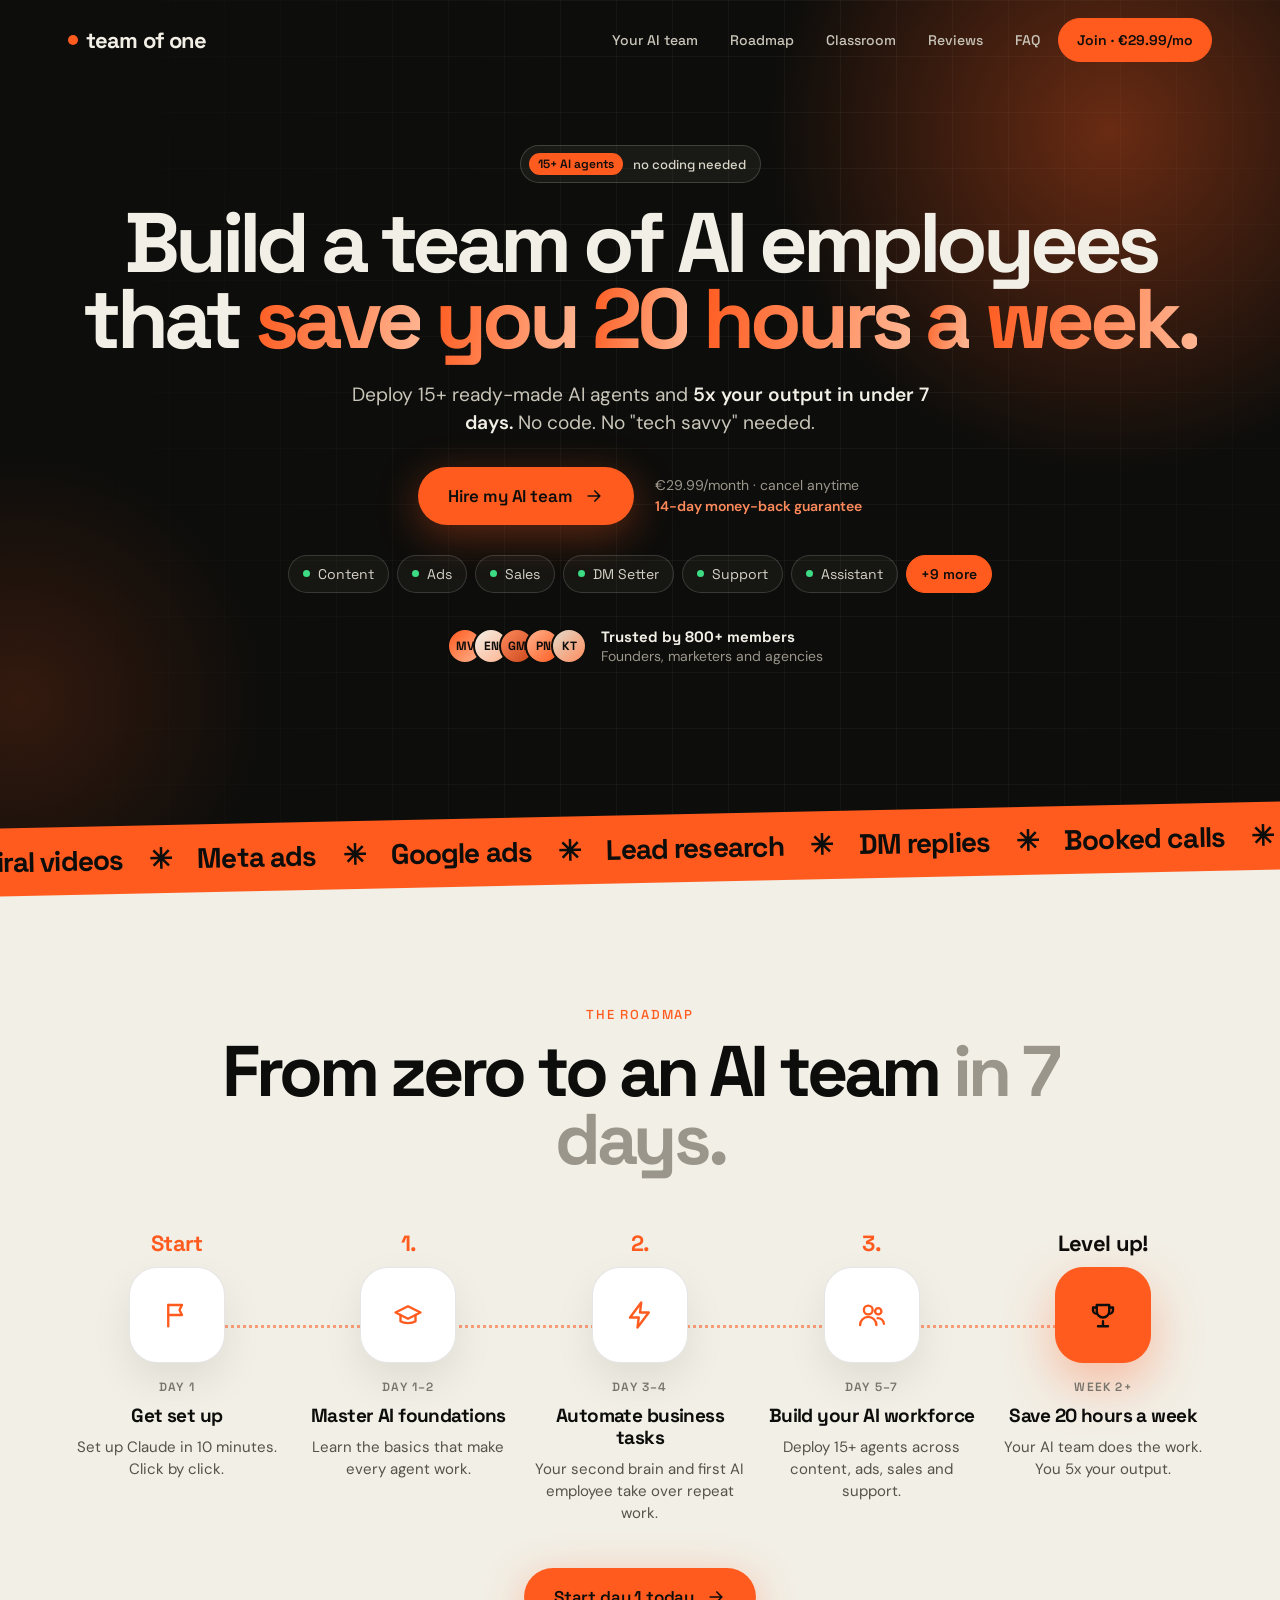
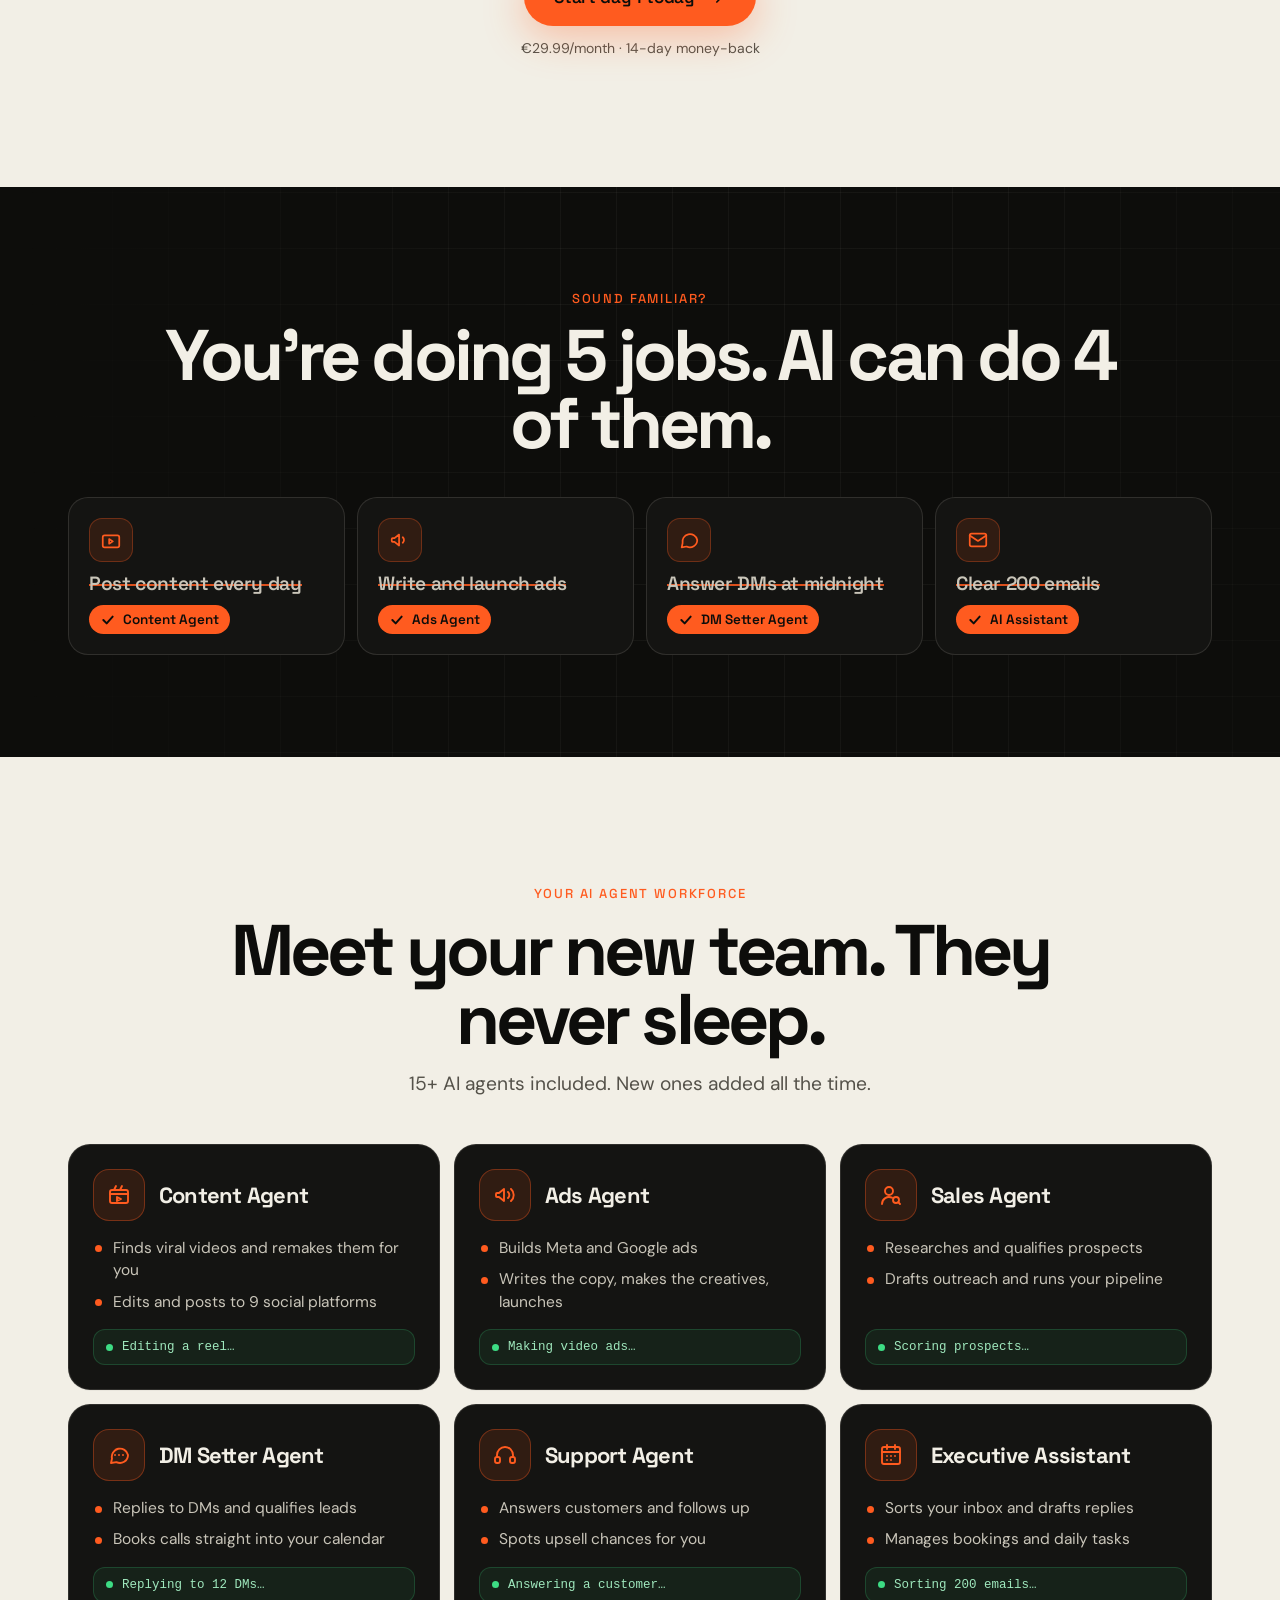
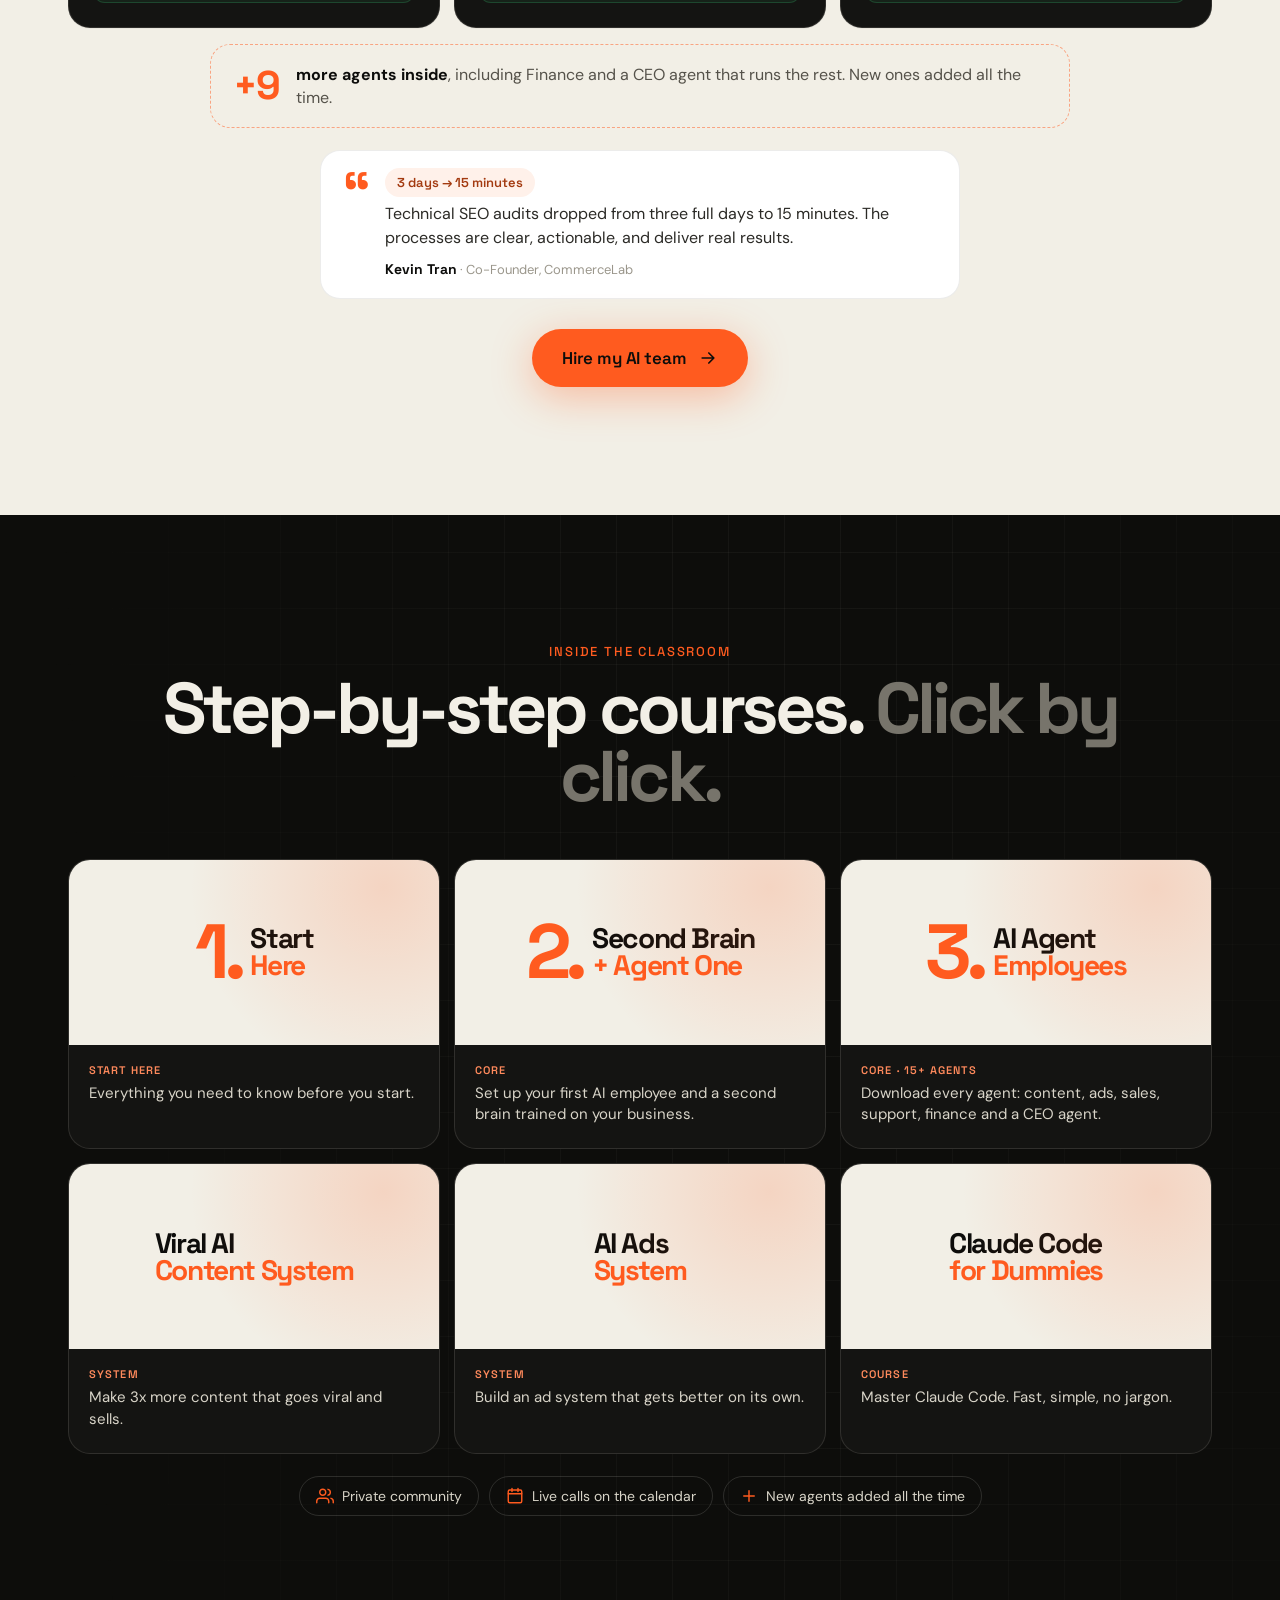
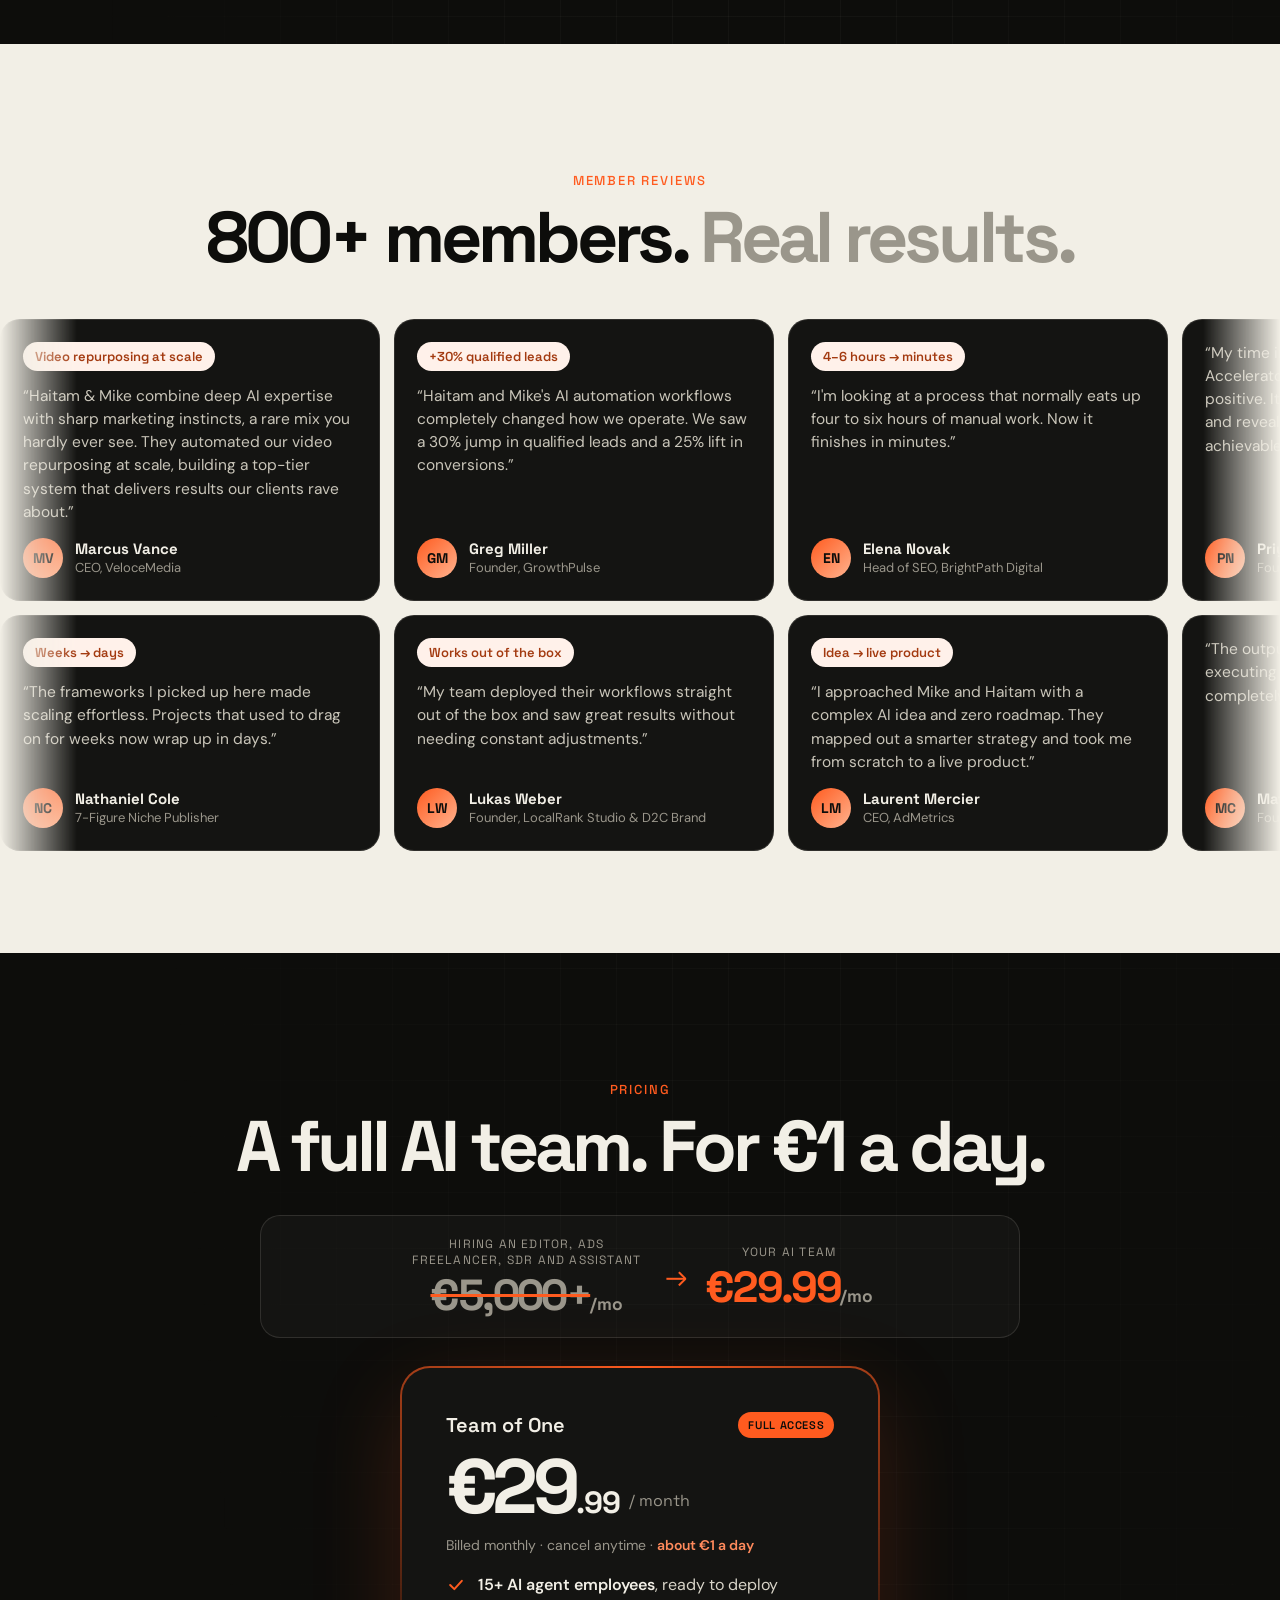
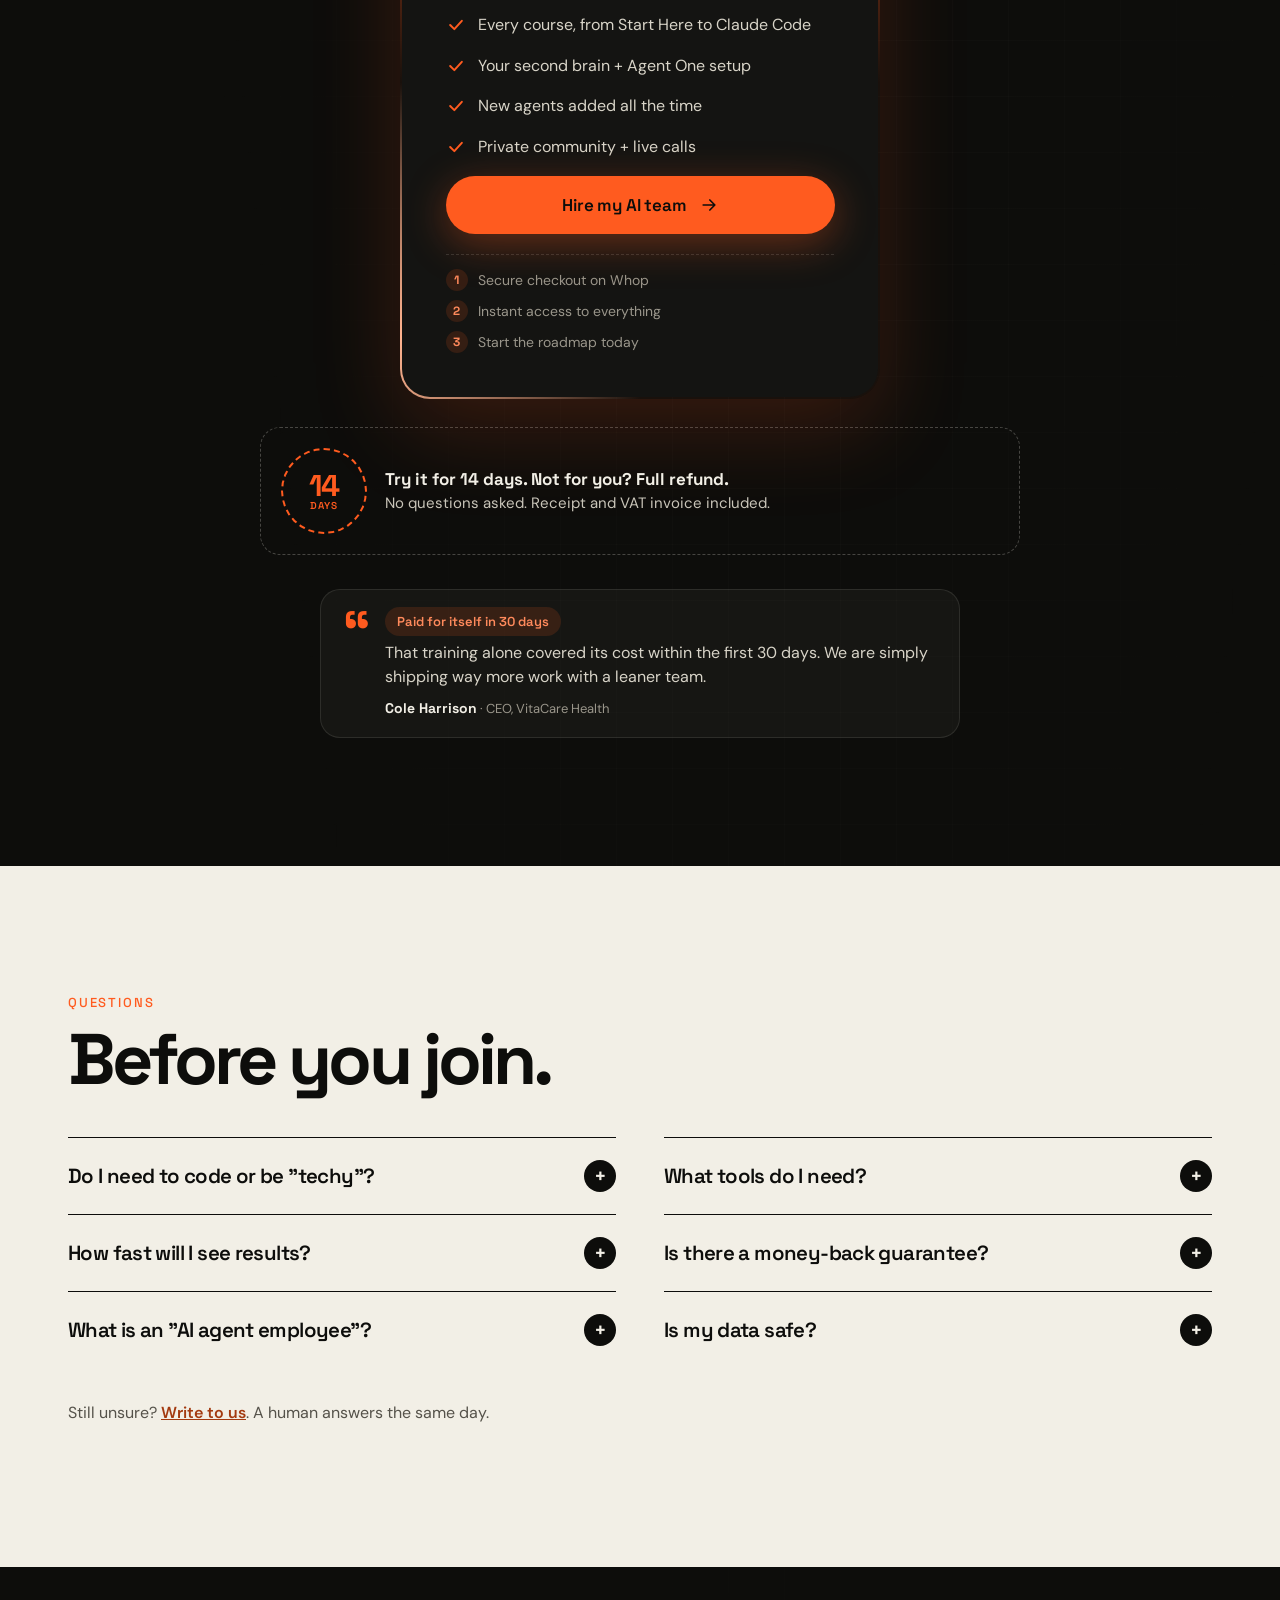
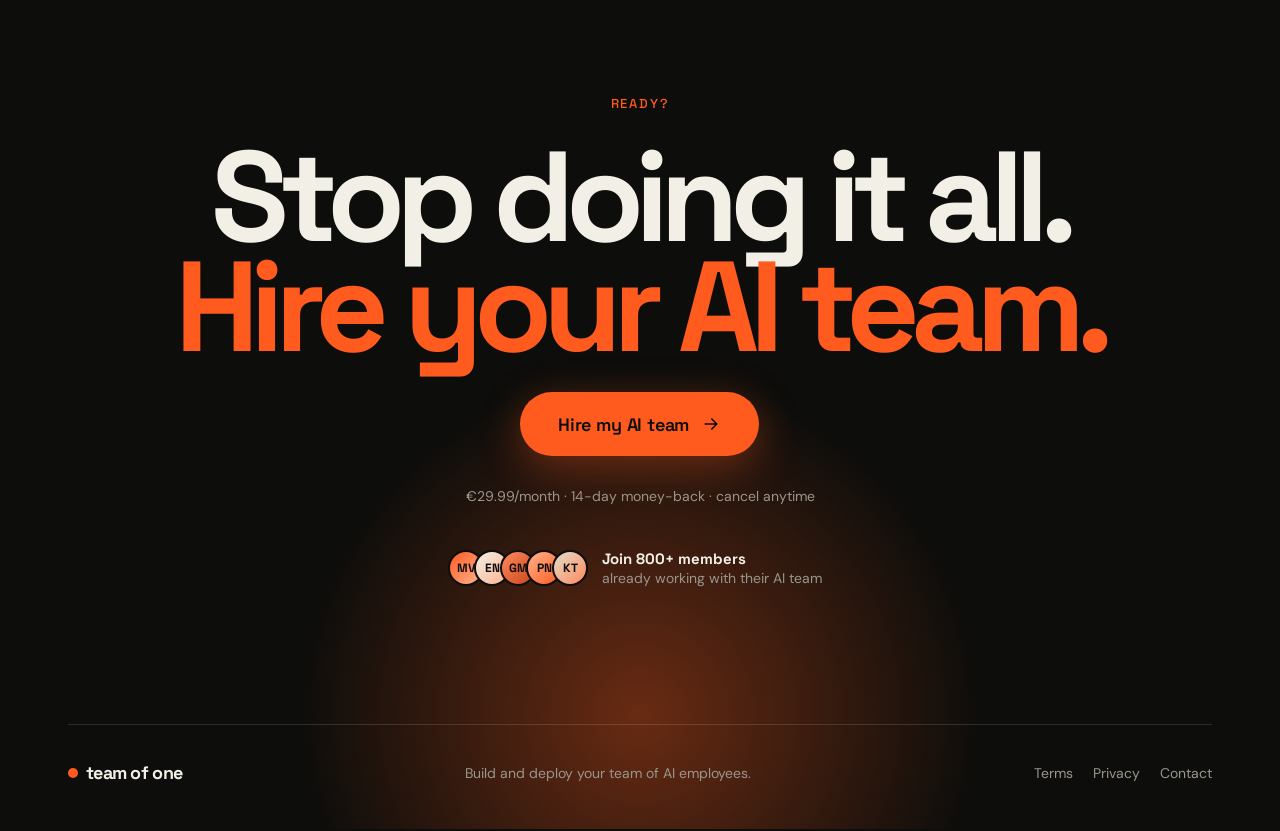
==== index.html @ 0015d4c1 "Roadmap right after hero; compact 'Sound familiar?' tiles; agents on light background Co-Authored-By" ====
<!doctype html>
<html lang="en">
<head>
<meta charset="utf-8">
<meta name="viewport" content="width=device-width, initial-scale=1, viewport-fit=cover">
<title>Team of One · Build your team of AI employees</title>
<meta name="description" content="Build and deploy a team of 15+ AI agent employees that save you 20 hours a week and 5x your output in under 7 days. No coding. €29.99/month, 14-day money-back.">
<link rel="canonical" href="https://teamofone.club/">
<meta name="theme-color" content="#0d0d0b">
<meta property="og:type" content="website">
<meta property="og:url" content="https://teamofone.club/">
<meta property="og:title" content="Team of One · Build your team of AI employees">
<meta property="og:description" content="15+ AI agents that save you 20 hours a week. Set up in under 7 days. No coding.">
<meta property="og:image" content="https://teamofone.club/og.png">
<meta name="twitter:card" content="summary_large_image">
<meta name="twitter:title" content="Team of One · Build your team of AI employees">
<meta name="twitter:description" content="15+ AI agents that save you 20 hours a week. Set up in under 7 days. No coding.">
<meta name="twitter:image" content="https://teamofone.club/og.png">
<link rel="icon" href="/favicon.svg" type="image/svg+xml">
<link rel="preconnect" href="https://fonts.googleapis.com">
<link rel="preconnect" href="https://fonts.gstatic.com" crossorigin>
<link rel="stylesheet" href="https://fonts.googleapis.com/css2?family=DM+Sans:opsz,wght@9..40,400;9..40,500;9..40,700&family=Space+Grotesk:wght@400;500;600;700&display=swap">
<link rel="stylesheet" href="/styles.css?v=9">
<script>document.documentElement.classList.add('js')</script>
<script type="application/ld+json">{"@context": "https://schema.org", "@type": "FAQPage", "mainEntity": [{"@type": "Question", "name": "Do I need to code or be \"techy\"?", "acceptedAnswer": {"@type": "Answer", "text": "No. Everything is click by click, on video. If you can send an email, you can set up your AI team."}}, {"@type": "Question", "name": "How fast will I see results?", "acceptedAnswer": {"@type": "Answer", "text": "Your first AI employee is working by day 3 or 4. Most members have their full team running in under 7 days."}}, {"@type": "Question", "name": "What is an \"AI agent employee\"?", "acceptedAnswer": {"@type": "Answer", "text": "An AI set up to do one job for you, like posting content, writing ads or answering DMs. You give it the rules once. It does the work every day."}}, {"@type": "Question", "name": "What tools do I need?", "acceptedAnswer": {"@type": "Answer", "text": "Your computer and a Claude account. The Start Here course shows you exactly which plan to pick and how to set it up."}}, {"@type": "Question", "name": "Is there a money-back guarantee?", "acceptedAnswer": {"@type": "Answer", "text": "Yes. Try it for 14 days. Not for you? Full refund, no questions asked."}}, {"@type": "Question", "name": "Is my data safe?", "acceptedAnswer": {"@type": "Answer", "text": "Your agents run in your own Claude account. We never see your files or your customers."}}]}</script>
<script defer src="/app.js?v=9"></script>
<script>window.va = window.va || function () { (window.vaq = window.vaq || []).push(arguments); };</script>
<script defer src="/_vercel/insights/script.js"></script>
</head>
<body>
<a class="skip" href="#main">Skip to content</a>
<div class="progress" aria-hidden="true"></div>

<div class="pg">
<div class="glow" aria-hidden="true" data-parallax="1"></div>
<div class="glow b" aria-hidden="true" data-parallax="-1"></div>
<div class="gridbg" aria-hidden="true"></div>

<header class="hdr">
  <div class="in">
    <nav class="nav" aria-label="Main">
      <a class="logo" href="#top" aria-label="Team of One, back to top"><span class="dot"></span>team of one</a>
      <span class="navlinks">
        <a class="nl" href="#agents">Your AI team</a>
        <a class="nl" href="#roadmap">Roadmap</a>
        <a class="nl" href="#classroom">Classroom</a>
        <a class="nl" href="#reviews">Reviews</a>
        <a class="nl" href="#faq">FAQ</a>
        <a class="pill solid" href="#pricing" data-checkout="member" data-track="nav_join">Join · €29.99/mo</a>
      </span>
    </nav>
  </div>
</header>

<main id="main">
<div class="in" id="top">
<!-- HERO -->
<section class="hero2">
  <span class="badge up" style="animation-delay:.05s"><b>15+ AI agents</b>no coding needed</span>
  <h1 class="h1" data-split>Build a team of AI employees that <span class="o">save you 20 hours a week.</span></h1>
  <p class="lead up" style="animation-delay:.8s">Deploy 15+ ready-made AI agents and <b>5x your output in under 7 days.</b> No code. No "tech savvy" needed.</p>
  <div class="up hcta" style="animation-delay:.95s">
    <a class="cta" href="#pricing" data-checkout="member" data-magnetic data-track="hero_cta">Hire my AI team<svg width="20" height="20" viewBox="0 0 24 24" fill="none" stroke="currentColor" stroke-width="2" stroke-linecap="round" stroke-linejoin="round" aria-hidden="true"><path d="M5 12h14M13 6l6 6-6 6"></path></svg></a>
    <p class="micro" style="text-align:left">€29.99/month · cancel anytime<br><b class="ok">14-day money-back guarantee</b></p>
  </div>
  <div class="crew2 up" style="animation-delay:1.05s" aria-label="Agents included">
    <span><i></i>Content</span><span><i></i>Ads</span><span><i></i>Sales</span><span><i></i>DM Setter</span><span><i></i>Support</span><span><i></i>Assistant</span><span class="more">+9 more</span>
  </div>
  <a class="hproof up" href="#reviews" style="animation-delay:1.15s"><span class="avs" aria-hidden="true"><span class="av">MV</span><span class="av">EN</span><span class="av">GM</span><span class="av">PN</span><span class="av">KT</span></span><span><b>Trusted by 800+ members</b><br>Founders, marketers and agencies</span></a>
</section>
</div>

<div class="ticker" aria-hidden="true">
  <div class="trk">
    <span>Viral videos</span><span>✳</span><span>Meta ads</span><span>✳</span><span>Google ads</span><span>✳</span><span>Lead research</span><span>✳</span><span>DM replies</span><span>✳</span><span>Booked calls</span><span>✳</span><span>Customer support</span><span>✳</span><span>Inbox zero</span><span>✳</span><span>Viral videos</span><span>✳</span><span>Meta ads</span><span>✳</span><span>Google ads</span><span>✳</span><span>Lead research</span><span>✳</span><span>DM replies</span><span>✳</span><span>Booked calls</span><span>✳</span><span>Customer support</span><span>✳</span><span>Inbox zero</span><span>✳</span>
  </div>
</div>

<!-- ROADMAP -->
<section class="paper sec" id="roadmap" style="margin-top:-30px;padding-top:clamp(110px,12vw,170px)">
  <div class="in">
    <p class="eyebrow rv" style="text-align:center">The roadmap</p>
    <h2 class="h2 rv" style="text-align:center;margin-left:auto;margin-right:auto">From zero to an AI team <span class="m">in 7 days.</span></h2>
    <ol class="road2"><li class="st rv" style="--i:0">
        <span class="stn">Start</span>
        <span class="sti"><svg width="30" height="30" viewBox="0 0 24 24" fill="none" stroke="#ff5b1f" stroke-width="1.9" stroke-linecap="round" stroke-linejoin="round" aria-hidden="true"><path d="M5 21V4"/><path d="M5 4h11l-2 4 2 4H5"/></svg></span>
        <span class="std">Day 1</span>
        <b>Get set up</b>
        <p>Set up Claude in 10 minutes. Click by click.</p>
      </li><li class="st rv" style="--i:1">
        <span class="stn">1.</span>
        <span class="sti"><svg width="30" height="30" viewBox="0 0 24 24" fill="none" stroke="#ff5b1f" stroke-width="1.9" stroke-linecap="round" stroke-linejoin="round" aria-hidden="true"><path d="M22 10L12 5 2 10l10 5 10-5z"/><path d="M6 12v5c3 2 9 2 12 0v-5"/></svg></span>
        <span class="std">Day 1–2</span>
        <b>Master AI foundations</b>
        <p>Learn the basics that make every agent work.</p>
      </li><li class="st rv" style="--i:2">
        <span class="stn">2.</span>
        <span class="sti"><svg width="30" height="30" viewBox="0 0 24 24" fill="none" stroke="#ff5b1f" stroke-width="1.9" stroke-linecap="round" stroke-linejoin="round" aria-hidden="true"><path d="M13 2L4 14h7l-1 8 9-12h-7l1-8z"/></svg></span>
        <span class="std">Day 3–4</span>
        <b>Automate business tasks</b>
        <p>Your second brain and first AI employee take over repeat work.</p>
      </li><li class="st rv" style="--i:3">
        <span class="stn">3.</span>
        <span class="sti"><svg width="30" height="30" viewBox="0 0 24 24" fill="none" stroke="#ff5b1f" stroke-width="1.9" stroke-linecap="round" stroke-linejoin="round" aria-hidden="true"><circle cx="9" cy="8" r="3.5"/><path d="M2.5 20a6.5 6.5 0 0 1 13 0"/><circle cx="17" cy="9" r="2.5"/><path d="M16.5 14.5A5 5 0 0 1 21.5 19"/></svg></span>
        <span class="std">Day 5–7</span>
        <b>Build your AI workforce</b>
        <p>Deploy 15+ agents across content, ads, sales and support.</p>
      </li><li class="st rv end" style="--i:4">
        <span class="stn">Level up!</span>
        <span class="sti"><svg width="30" height="30" viewBox="0 0 24 24" fill="none" stroke="#0d0d0b" stroke-width="1.9" stroke-linecap="round" stroke-linejoin="round" aria-hidden="true"><path d="M8 21h8M12 17v4M7 4h10v5a5 5 0 0 1-10 0V4z"/><path d="M17 6h3v2a3 3 0 0 1-3 3M7 6H4v2a3 3 0 0 0 3 3"/></svg></span>
        <span class="std">Week 2+</span>
        <b>Save 20 hours a week</b>
        <p>Your AI team does the work. You 5x your output.</p>
      </li></ol>
    <div class="roadcta rv"><a class="cta" href="#pricing" data-magnetic data-track="roadmap_cta">Start day 1 today<svg width="20" height="20" viewBox="0 0 24 24" fill="none" stroke="currentColor" stroke-width="2" stroke-linecap="round" stroke-linejoin="round" aria-hidden="true"><path d="M5 12h14M13 6l6 6-6 6"></path></svg></a><span class="micro" style="color:#55524a">€29.99/month · 14-day money-back</span></div>

  </div>
</section>

<!-- PAIN -->
<section class="sec tight" id="pain">
  <div class="in">
    <p class="eyebrow rv" style="text-align:center">Sound familiar?</p>
    <h2 class="h2 rv" style="text-align:center;margin-left:auto;margin-right:auto">You're doing 5 jobs. <span class="o">AI can do 4 of them.</span></h2>
    <div class="swaps"><div class="sw rv">
        <span class="swi"><svg width="22" height="22" viewBox="0 0 24 24" fill="none" stroke="#ff5b1f" stroke-width="1.9" stroke-linecap="round" stroke-linejoin="round" aria-hidden="true"><rect x="3" y="7" width="18" height="13" rx="2"/><path d="M10 11l4 2.5-4 2.5z"/></svg></span>
        <span class="swo"><s>Post content every day</s></span>
        <span class="swn"><svg width="16" height="16" viewBox="0 0 24 24" fill="none" stroke="currentColor" stroke-width="3" stroke-linecap="round" stroke-linejoin="round" aria-hidden="true"><path d="M5 12l5 5 9-10"/></svg>Content Agent</span>
      </div><div class="sw rv">
        <span class="swi"><svg width="22" height="22" viewBox="0 0 24 24" fill="none" stroke="#ff5b1f" stroke-width="1.9" stroke-linecap="round" stroke-linejoin="round" aria-hidden="true"><path d="M3 11v2a1 1 0 0 0 1 1h2l5 4V6L6 10H4a1 1 0 0 0-1 1z"/><path d="M15 9a4 4 0 0 1 0 6"/></svg></span>
        <span class="swo"><s>Write and launch ads</s></span>
        <span class="swn"><svg width="16" height="16" viewBox="0 0 24 24" fill="none" stroke="currentColor" stroke-width="3" stroke-linecap="round" stroke-linejoin="round" aria-hidden="true"><path d="M5 12l5 5 9-10"/></svg>Ads Agent</span>
      </div><div class="sw rv">
        <span class="swi"><svg width="22" height="22" viewBox="0 0 24 24" fill="none" stroke="#ff5b1f" stroke-width="1.9" stroke-linecap="round" stroke-linejoin="round" aria-hidden="true"><path d="M21 12a8 8 0 0 1-11.6 7.1L4 20l1-4.4A8 8 0 1 1 21 12z"/></svg></span>
        <span class="swo"><s>Answer DMs at midnight</s></span>
        <span class="swn"><svg width="16" height="16" viewBox="0 0 24 24" fill="none" stroke="currentColor" stroke-width="3" stroke-linecap="round" stroke-linejoin="round" aria-hidden="true"><path d="M5 12l5 5 9-10"/></svg>DM Setter Agent</span>
      </div><div class="sw rv">
        <span class="swi"><svg width="22" height="22" viewBox="0 0 24 24" fill="none" stroke="#ff5b1f" stroke-width="1.9" stroke-linecap="round" stroke-linejoin="round" aria-hidden="true"><rect x="3" y="5" width="18" height="14" rx="2"/><path d="M3 7l9 6 9-6"/></svg></span>
        <span class="swo"><s>Clear 200 emails</s></span>
        <span class="swn"><svg width="16" height="16" viewBox="0 0 24 24" fill="none" stroke="currentColor" stroke-width="3" stroke-linecap="round" stroke-linejoin="round" aria-hidden="true"><path d="M5 12l5 5 9-10"/></svg>AI Assistant</span>
      </div></div>
  </div>
</section>

<!-- AGENTS (main) -->
<section class="paper sec" id="agents">
  <div class="in">
    <p class="eyebrow rv" style="text-align:center">Your AI agent workforce</p>
    <h2 class="h2 rv" style="text-align:center;margin-left:auto;margin-right:auto">Meet your new team. <span class="o">They never sleep.</span></h2>
    <p class="sub rv">15+ AI agents included. New ones added all the time.</p>
    <div class="agents"><article class="ag rv spot">
        <div class="agh"><span class="agi"><svg width="24" height="24" viewBox="0 0 24 24" fill="none" stroke="#ff5b1f" stroke-width="1.9" stroke-linecap="round" stroke-linejoin="round" aria-hidden="true"><rect x="3" y="7" width="18" height="13" rx="2"/><path d="M3 11h18M7 7l2-4M13 7l2-4"/><path d="M10 14l4 2-4 2z"/></svg></span><b>Content Agent</b></div>
        <ul><li>Finds viral videos and remakes them for you</li><li>Edits and posts to 9 social platforms</li></ul>
        <span class="agst" data-tasks="Finding viral ideas|Editing a reel|Posting to 9 platforms"><i></i><span>Finding viral ideas</span></span>
      </article><article class="ag rv spot">
        <div class="agh"><span class="agi"><svg width="24" height="24" viewBox="0 0 24 24" fill="none" stroke="#ff5b1f" stroke-width="1.9" stroke-linecap="round" stroke-linejoin="round" aria-hidden="true"><path d="M3 11v2a1 1 0 0 0 1 1h2l5 4V6L6 10H4a1 1 0 0 0-1 1z"/><path d="M15 9a4 4 0 0 1 0 6M18 6a8 8 0 0 1 0 12"/></svg></span><b>Ads Agent</b></div>
        <ul><li>Builds Meta and Google ads</li><li>Writes the copy, makes the creatives, launches</li></ul>
        <span class="agst" data-tasks="Writing ad copy|Making video ads|Launching on Meta"><i></i><span>Writing ad copy</span></span>
      </article><article class="ag rv spot">
        <div class="agh"><span class="agi"><svg width="24" height="24" viewBox="0 0 24 24" fill="none" stroke="#ff5b1f" stroke-width="1.9" stroke-linecap="round" stroke-linejoin="round" aria-hidden="true"><circle cx="10" cy="8" r="4"/><path d="M3 21a7 7 0 0 1 10-6.3"/><circle cx="17" cy="17" r="3"/><path d="M21 21l-1.8-1.8"/></svg></span><b>Sales Agent</b></div>
        <ul><li>Researches and qualifies prospects</li><li>Drafts outreach and runs your pipeline</li></ul>
        <span class="agst" data-tasks="Researching 40 leads|Scoring prospects|Drafting outreach"><i></i><span>Researching 40 leads</span></span>
      </article><article class="ag rv spot">
        <div class="agh"><span class="agi"><svg width="24" height="24" viewBox="0 0 24 24" fill="none" stroke="#ff5b1f" stroke-width="1.9" stroke-linecap="round" stroke-linejoin="round" aria-hidden="true"><path d="M21 12a8 8 0 0 1-11.6 7.1L4 20l1-4.4A8 8 0 1 1 21 12z"/><path d="M8 12h.01M12 12h.01M16 12h.01"/></svg></span><b>DM Setter Agent</b></div>
        <ul><li>Replies to DMs and qualifies leads</li><li>Books calls straight into your calendar</li></ul>
        <span class="agst" data-tasks="Replying to 12 DMs|Qualifying a lead|Booking a call"><i></i><span>Replying to 12 DMs</span></span>
      </article><article class="ag rv spot">
        <div class="agh"><span class="agi"><svg width="24" height="24" viewBox="0 0 24 24" fill="none" stroke="#ff5b1f" stroke-width="1.9" stroke-linecap="round" stroke-linejoin="round" aria-hidden="true"><path d="M4 14v-2a8 8 0 0 1 16 0v2"/><rect x="2" y="14" width="5" height="6" rx="2"/><rect x="17" y="14" width="5" height="6" rx="2"/></svg></span><b>Support Agent</b></div>
        <ul><li>Answers customers and follows up</li><li>Spots upsell chances for you</li></ul>
        <span class="agst" data-tasks="Answering a customer|Following up|Flagging an upsell"><i></i><span>Answering a customer</span></span>
      </article><article class="ag rv spot">
        <div class="agh"><span class="agi"><svg width="24" height="24" viewBox="0 0 24 24" fill="none" stroke="#ff5b1f" stroke-width="1.9" stroke-linecap="round" stroke-linejoin="round" aria-hidden="true"><rect x="3" y="4" width="18" height="17" rx="2"/><path d="M3 9h18M8 2v4M16 2v4M8 13h.01M12 13h.01M16 13h.01M8 17h.01M12 17h.01"/></svg></span><b>Executive Assistant</b></div>
        <ul><li>Sorts your inbox and drafts replies</li><li>Manages bookings and daily tasks</li></ul>
        <span class="agst" data-tasks="Sorting 200 emails|Drafting replies|Planning your day"><i></i><span>Sorting 200 emails</span></span>
      </article></div>
    <p class="swipe" aria-hidden="true">Swipe to meet the team →</p>
    <div class="agmore rv"><span class="plus">+9</span><span><b>more agents inside</b>, including Finance and a CEO agent that runs the rest. New ones added all the time.</span></div>
    <figure class="pq rv center"><span class="pqm" aria-hidden="true">“</span><div><span class="rmet">3 days → 15 minutes</span><blockquote>Technical SEO audits dropped from three full days to 15 minutes. The processes are clear, actionable, and deliver real results.</blockquote><figcaption><b>Kevin Tran</b> · Co-Founder, CommerceLab</figcaption></div></figure>
    <div style="text-align:center;margin-top:30px" class="rv"><a class="cta" href="#pricing" data-checkout="member" data-magnetic data-track="agents_cta">Hire my AI team<svg width="20" height="20" viewBox="0 0 24 24" fill="none" stroke="currentColor" stroke-width="2" stroke-linecap="round" stroke-linejoin="round" aria-hidden="true"><path d="M5 12h14M13 6l6 6-6 6"></path></svg></a></div>
  </div>
</section>

<!-- CLASSROOM -->
<section class="sec" id="classroom">
  <div class="in">
    <p class="eyebrow rv" style="text-align:center">Inside the classroom</p>
    <h2 class="h2 rv" style="text-align:center;margin-left:auto;margin-right:auto">Step-by-step courses. <span class="m">Click by click.</span></h2>
    <div class="cls"><article class="co rv spot">
        <div class="coth"><span class="con">1.</span><span class="cot">Start<em>Here</em></span></div>
        <div class="cob"><span class="cok">Start here</span><p>Everything you need to know before you start.</p></div>
      </article><article class="co rv spot">
        <div class="coth"><span class="con">2.</span><span class="cot">Second Brain<em>+ Agent One</em></span></div>
        <div class="cob"><span class="cok">Core</span><p>Set up your first AI employee and a second brain trained on your business.</p></div>
      </article><article class="co rv spot">
        <div class="coth"><span class="con">3.</span><span class="cot">AI Agent<em>Employees</em></span></div>
        <div class="cob"><span class="cok">Core · 15+ agents</span><p>Download every agent: content, ads, sales, support, finance and a CEO agent.</p></div>
      </article><article class="co rv spot">
        <div class="coth"><span class="cot">Viral AI<em>Content System</em></span></div>
        <div class="cob"><span class="cok">System</span><p>Make 3x more content that goes viral and sells.</p></div>
      </article><article class="co rv spot">
        <div class="coth"><span class="cot">AI Ads<em>System</em></span></div>
        <div class="cob"><span class="cok">System</span><p>Build an ad system that gets better on its own.</p></div>
      </article><article class="co rv spot">
        <div class="coth"><span class="cot">Claude Code<em>for Dummies</em></span></div>
        <div class="cob"><span class="cok">Course</span><p>Master Claude Code. Fast, simple, no jargon.</p></div>
      </article></div>
    <div class="extras rv"><span><svg width="18" height="18" viewBox="0 0 24 24" fill="none" stroke="#ff5b1f" stroke-width="1.9" stroke-linecap="round" stroke-linejoin="round" aria-hidden="true"><path d="M17 21v-2a4 4 0 0 0-4-4H5a4 4 0 0 0-4 4v2"/><circle cx="9" cy="7" r="4"/><path d="M23 21v-2a4 4 0 0 0-3-3.9M16 3.1a4 4 0 0 1 0 7.8"/></svg>Private community</span><span><svg width="18" height="18" viewBox="0 0 24 24" fill="none" stroke="#ff5b1f" stroke-width="1.9" stroke-linecap="round" stroke-linejoin="round" aria-hidden="true"><rect x="3" y="4" width="18" height="17" rx="2"/><path d="M3 9h18M8 2v4M16 2v4"/></svg>Live calls on the calendar</span><span><svg width="18" height="18" viewBox="0 0 24 24" fill="none" stroke="#ff5b1f" stroke-width="1.9" stroke-linecap="round" stroke-linejoin="round" aria-hidden="true"><path d="M12 5v14M5 12h14"/></svg>New agents added all the time</span></div>
  </div>
</section>

<!-- REVIEWS -->
<section class="paper sec revs" id="reviews">
  <div class="in">
    <p class="eyebrow rv" style="text-align:center">Member reviews</p>
    <h2 class="h2 rv" style="text-align:center;margin-left:auto;margin-right:auto">800+ members. <span class="m">Real results.</span></h2>
  </div>
  <div class="mqw rv">
    <div class="mq"><div class="mqt"><figure class="rc"><span class="rmet">Video repurposing at scale</span><blockquote>“Haitam &amp; Mike combine deep AI expertise with sharp marketing instincts, a rare mix you hardly ever see. They automated our video repurposing at scale, building a top-tier system that delivers results our clients rave about.”</blockquote><figcaption class="rp"><span class="av">MV</span><span><b>Marcus Vance</b><br>CEO, VeloceMedia</span></figcaption></figure><figure class="rc"><span class="rmet">+30% qualified leads</span><blockquote>“Haitam and Mike&#x27;s AI automation workflows completely changed how we operate. We saw a 30% jump in qualified leads and a 25% lift in conversions.”</blockquote><figcaption class="rp"><span class="av">GM</span><span><b>Greg Miller</b><br>Founder, GrowthPulse</span></figcaption></figure><figure class="rc"><span class="rmet">4–6 hours → minutes</span><blockquote>“I&#x27;m looking at a process that normally eats up four to six hours of manual work. Now it finishes in minutes.”</blockquote><figcaption class="rp"><span class="av">EN</span><span><b>Elena Novak</b><br>Head of SEO, BrightPath Digital</span></figcaption></figure><figure class="rc"><blockquote>“My time inside the Team of One AI Accelerator has been overwhelmingly positive. It got me up to speed with Claude and revealed workflows I never thought were achievable.”</blockquote><figcaption class="rp"><span class="av">PN</span><span><b>Priya Nair</b><br>Founder &amp; CEO, Aura Aesthetics</span></figcaption></figure><figure class="rc"><span class="rmet">Outreach live, day one</span><blockquote>“Once I went through your modules, everything fell into place; we rolled out the prospecting and outreach systems right away.”</blockquote><figcaption class="rp"><span class="av">TM</span><span><b>Tariq Malik</b><br>Owner, NorthStar Search</span></figcaption></figure><figure class="rc"><blockquote>“Most AI courses only give you theory. Team of One gives you ready-to-deploy agents.”</blockquote><figcaption class="rp"><span class="av">CM</span><span><b>Caleb Mercer</b><br>Founder, SearchCraft</span></figcaption></figure><figure class="rc"><blockquote>“I thought I had marketing figured out until I met Haitam. These two deliver pure value, take notes.”</blockquote><figcaption class="rp"><span class="av">LT</span><span><b>Liam Thorne</b><br>Founder, StackDeal</span></figcaption></figure><figure class="rc" aria-hidden="true"><span class="rmet">Video repurposing at scale</span><blockquote>“Haitam &amp; Mike combine deep AI expertise with sharp marketing instincts, a rare mix you hardly ever see. They automated our video repurposing at scale, building a top-tier system that delivers results our clients rave about.”</blockquote><figcaption class="rp"><span class="av">MV</span><span><b>Marcus Vance</b><br>CEO, VeloceMedia</span></figcaption></figure><figure class="rc" aria-hidden="true"><span class="rmet">+30% qualified leads</span><blockquote>“Haitam and Mike&#x27;s AI automation workflows completely changed how we operate. We saw a 30% jump in qualified leads and a 25% lift in conversions.”</blockquote><figcaption class="rp"><span class="av">GM</span><span><b>Greg Miller</b><br>Founder, GrowthPulse</span></figcaption></figure><figure class="rc" aria-hidden="true"><span class="rmet">4–6 hours → minutes</span><blockquote>“I&#x27;m looking at a process that normally eats up four to six hours of manual work. Now it finishes in minutes.”</blockquote><figcaption class="rp"><span class="av">EN</span><span><b>Elena Novak</b><br>Head of SEO, BrightPath Digital</span></figcaption></figure><figure class="rc" aria-hidden="true"><blockquote>“My time inside the Team of One AI Accelerator has been overwhelmingly positive. It got me up to speed with Claude and revealed workflows I never thought were achievable.”</blockquote><figcaption class="rp"><span class="av">PN</span><span><b>Priya Nair</b><br>Founder &amp; CEO, Aura Aesthetics</span></figcaption></figure><figure class="rc" aria-hidden="true"><span class="rmet">Outreach live, day one</span><blockquote>“Once I went through your modules, everything fell into place; we rolled out the prospecting and outreach systems right away.”</blockquote><figcaption class="rp"><span class="av">TM</span><span><b>Tariq Malik</b><br>Owner, NorthStar Search</span></figcaption></figure><figure class="rc" aria-hidden="true"><blockquote>“Most AI courses only give you theory. Team of One gives you ready-to-deploy agents.”</blockquote><figcaption class="rp"><span class="av">CM</span><span><b>Caleb Mercer</b><br>Founder, SearchCraft</span></figcaption></figure><figure class="rc" aria-hidden="true"><blockquote>“I thought I had marketing figured out until I met Haitam. These two deliver pure value, take notes.”</blockquote><figcaption class="rp"><span class="av">LT</span><span><b>Liam Thorne</b><br>Founder, StackDeal</span></figcaption></figure></div></div>
    <div class="mq mq-rev"><div class="mqt"><figure class="rc"><span class="rmet">Weeks → days</span><blockquote>“The frameworks I picked up here made scaling effortless. Projects that used to drag on for weeks now wrap up in days.”</blockquote><figcaption class="rp"><span class="av">NC</span><span><b>Nathaniel Cole</b><br>7-Figure Niche Publisher</span></figcaption></figure><figure class="rc"><span class="rmet">Works out of the box</span><blockquote>“My team deployed their workflows straight out of the box and saw great results without needing constant adjustments.”</blockquote><figcaption class="rp"><span class="av">LW</span><span><b>Lukas Weber</b><br>Founder, LocalRank Studio &amp; D2C Brand</span></figcaption></figure><figure class="rc"><span class="rmet">Idea → live product</span><blockquote>“I approached Mike and Haitam with a complex AI idea and zero roadmap. They mapped out a smarter strategy and took me from scratch to a live product.”</blockquote><figcaption class="rp"><span class="av">LM</span><span><b>Laurent Mercier</b><br>CEO, AdMetrics</span></figcaption></figure><figure class="rc"><blockquote>“The output capacity is massive. I&#x27;m regularly executing tasks that would have been completely impossible solo just months ago.”</blockquote><figcaption class="rp"><span class="av">MC</span><span><b>Mateo Cruz</b><br>Founder, Multi-Brand E-commerce</span></figcaption></figure><figure class="rc"><blockquote>“My primary source for keeping up with what actually moves the needle in AI. Every lesson applies directly to my company and is remarkably hands-on.”</blockquote><figcaption class="rp"><span class="av">CB</span><span><b>Conor Byrne</b><br>Founder, SkillForge Corp</span></figcaption></figure><figure class="rc"><blockquote>“He consistently shares actionable insights, cutting-edge tools, and the newest models. He is truly immersed in this space.”</blockquote><figcaption class="rp"><span class="av">DL</span><span><b>Derek Lawson</b><br>Founder, LinkBridge</span></figcaption></figure><figure class="rc"><blockquote>“The instructors are remarkably thorough in how they break things down.”</blockquote><figcaption class="rp"><span class="av">OC</span><span><b>Owen Carter</b><br>CEO, IronWorks Gear Reviews</span></figcaption></figure><figure class="rc" aria-hidden="true"><span class="rmet">Weeks → days</span><blockquote>“The frameworks I picked up here made scaling effortless. Projects that used to drag on for weeks now wrap up in days.”</blockquote><figcaption class="rp"><span class="av">NC</span><span><b>Nathaniel Cole</b><br>7-Figure Niche Publisher</span></figcaption></figure><figure class="rc" aria-hidden="true"><span class="rmet">Works out of the box</span><blockquote>“My team deployed their workflows straight out of the box and saw great results without needing constant adjustments.”</blockquote><figcaption class="rp"><span class="av">LW</span><span><b>Lukas Weber</b><br>Founder, LocalRank Studio &amp; D2C Brand</span></figcaption></figure><figure class="rc" aria-hidden="true"><span class="rmet">Idea → live product</span><blockquote>“I approached Mike and Haitam with a complex AI idea and zero roadmap. They mapped out a smarter strategy and took me from scratch to a live product.”</blockquote><figcaption class="rp"><span class="av">LM</span><span><b>Laurent Mercier</b><br>CEO, AdMetrics</span></figcaption></figure><figure class="rc" aria-hidden="true"><blockquote>“The output capacity is massive. I&#x27;m regularly executing tasks that would have been completely impossible solo just months ago.”</blockquote><figcaption class="rp"><span class="av">MC</span><span><b>Mateo Cruz</b><br>Founder, Multi-Brand E-commerce</span></figcaption></figure><figure class="rc" aria-hidden="true"><blockquote>“My primary source for keeping up with what actually moves the needle in AI. Every lesson applies directly to my company and is remarkably hands-on.”</blockquote><figcaption class="rp"><span class="av">CB</span><span><b>Conor Byrne</b><br>Founder, SkillForge Corp</span></figcaption></figure><figure class="rc" aria-hidden="true"><blockquote>“He consistently shares actionable insights, cutting-edge tools, and the newest models. He is truly immersed in this space.”</blockquote><figcaption class="rp"><span class="av">DL</span><span><b>Derek Lawson</b><br>Founder, LinkBridge</span></figcaption></figure><figure class="rc" aria-hidden="true"><blockquote>“The instructors are remarkably thorough in how they break things down.”</blockquote><figcaption class="rp"><span class="av">OC</span><span><b>Owen Carter</b><br>CEO, IronWorks Gear Reviews</span></figcaption></figure></div></div>
  </div>
</section>


<!-- PRICING -->
<section class="sec" id="pricing">
  <div class="in">
    <p class="eyebrow rv" style="text-align:center">Pricing</p>
    <h2 class="h2 rv" style="text-align:center;margin-left:auto;margin-right:auto">A full AI team. <span class="o">For €1 a day.</span></h2>
    <div class="vs rv">
      <div><span class="crl">Hiring an editor, ads freelancer, SDR and assistant</span><span class="cv"><s>€5,000+</s><i>/mo</i></span></div>
      <div class="vsarrow" aria-hidden="true">→</div>
      <div><span class="crl">Your AI team</span><span class="cv o">€29.99<i>/mo</i></span></div>
    </div>
    <div class="plans3 one">
      <div class="ring rv"><div class="pcard" style="height:100%">
        <div style="display:flex;justify-content:space-between;align-items:center;gap:12px"><span class="sg" style="font-weight:600;font-size:20px">Team of One</span><span class="tag o">Full access</span></div>
        <div style="display:flex;align-items:flex-end;gap:8px"><span class="amt" style="font-size:clamp(64px,6vw,88px)">€29<span class="cents">.99</span></span><span class="sg" style="font-size:16px;color:#9a968b;padding-bottom:6px">/ month</span></div>
        <span class="micro">Billed monthly · cancel anytime · <b class="ok">about €1 a day</b></span>
        <p class="pl"><svg width="20" height="20" viewBox="0 0 24 24" fill="none" stroke="#ff5b1f" stroke-width="2.4" stroke-linecap="round" stroke-linejoin="round" aria-hidden="true"><path d="M5 12l5 5 9-10"></path></svg><span><b>15+ AI agent employees</b>, ready to deploy</span></p>
        <p class="pl"><svg width="20" height="20" viewBox="0 0 24 24" fill="none" stroke="#ff5b1f" stroke-width="2.4" stroke-linecap="round" stroke-linejoin="round" aria-hidden="true"><path d="M5 12l5 5 9-10"></path></svg>Every course, from Start Here to Claude Code</p>
        <p class="pl"><svg width="20" height="20" viewBox="0 0 24 24" fill="none" stroke="#ff5b1f" stroke-width="2.4" stroke-linecap="round" stroke-linejoin="round" aria-hidden="true"><path d="M5 12l5 5 9-10"></path></svg>Your second brain + Agent One setup</p>
        <p class="pl"><svg width="20" height="20" viewBox="0 0 24 24" fill="none" stroke="#ff5b1f" stroke-width="2.4" stroke-linecap="round" stroke-linejoin="round" aria-hidden="true"><path d="M5 12l5 5 9-10"></path></svg>New agents added all the time</p>
        <p class="pl"><svg width="20" height="20" viewBox="0 0 24 24" fill="none" stroke="#ff5b1f" stroke-width="2.4" stroke-linecap="round" stroke-linejoin="round" aria-hidden="true"><path d="M5 12l5 5 9-10"></path></svg>Private community + live calls</p>
        <a class="cta w" href="#" data-checkout="member" data-magnetic data-track="pricing_cta" style="margin-top:auto">Hire my AI team<svg width="20" height="20" viewBox="0 0 24 24" fill="none" stroke="currentColor" stroke-width="2" stroke-linecap="round" stroke-linejoin="round" aria-hidden="true"><path d="M5 12h14M13 6l6 6-6 6"></path></svg></a>
        <ol class="next" aria-label="What happens when you click">
          <li><b>1</b>Secure checkout on Whop</li>
          <li><b>2</b>Instant access to everything</li>
          <li><b>3</b>Start the roadmap today</li>
        </ol>
      </div></div>
    </div>
    <div class="guar rv" style="max-width:760px;margin:28px auto 0">
      <div class="seal"><span style="font-weight:700;font-size:30px;letter-spacing:-.06em">14</span><span style="font-size:10px;font-weight:600;letter-spacing:.12em;text-transform:uppercase">days</span></div>
      <p style="margin:0;font-size:15px;line-height:1.5;color:#c9c5b9"><b class="sg" style="color:#f2efe6;font-size:17px">Try it for 14 days. Not for you? Full refund.</b><br>No questions asked. Receipt and VAT invoice included.</p>
    </div>
    <figure class="pq rv center"><span class="pqm" aria-hidden="true">“</span><div><span class="rmet">Paid for itself in 30 days</span><blockquote>That training alone covered its cost within the first 30 days. We are simply shipping way more work with a leaner team.</blockquote><figcaption><b>Cole Harrison</b> · CEO, VitaCare Health</figcaption></div></figure>
  </div>
</section>

<!-- FAQ -->
<section class="paper sec" id="faq">
  <div class="in">
    <p class="eyebrow rv">Questions</p>
    <h2 class="h2 rv">Before you join.</h2>
    <div class="faq"><div><details name="faq" class="rv"><summary>Do I need to code or be "techy"?<span class="pm" aria-hidden="true">+</span></summary><p>No. Everything is click by click, on video. If you can send an email, you can set up your AI team.</p></details><details name="faq" class="rv"><summary>How fast will I see results?<span class="pm" aria-hidden="true">+</span></summary><p>Your first AI employee is working by day 3 or 4. Most members have their full team running in under 7 days.</p></details><details name="faq" class="rv"><summary>What is an "AI agent employee"?<span class="pm" aria-hidden="true">+</span></summary><p>An AI set up to do one job for you, like posting content, writing ads or answering DMs. You give it the rules once. It does the work every day.</p></details></div><div><details name="faq" class="rv"><summary>What tools do I need?<span class="pm" aria-hidden="true">+</span></summary><p>Your computer and a Claude account. The Start Here course shows you exactly which plan to pick and how to set it up.</p></details><details name="faq" class="rv"><summary>Is there a money-back guarantee?<span class="pm" aria-hidden="true">+</span></summary><p>Yes. Try it for 14 days. Not for you? Full refund, no questions asked.</p></details><details name="faq" class="rv"><summary>Is my data safe?<span class="pm" aria-hidden="true">+</span></summary><p>Your agents run in your own Claude account. We never see your files or your customers.</p></details></div></div>
    <p class="faqmore rv">Still unsure? <a href="mailto:hello@teamofone.club">Write to us</a>. A human answers the same day.</p>
  </div>
</section>

<!-- FINAL -->
<section class="sec">
  <div class="glow" aria-hidden="true" style="top:auto;bottom:-380px;right:50%;transform:translateX(50%)"></div>
  <div class="in final">
    <p class="eyebrow rv">Ready?</p>
    <h2 class="mega rv">Stop doing it all.<br><span class="o">Hire your AI team.</span></h2>
    <a class="cta rv" href="#pricing" data-checkout="member" data-magnetic data-track="final_cta">Hire my AI team<svg width="20" height="20" viewBox="0 0 24 24" fill="none" stroke="currentColor" stroke-width="2" stroke-linecap="round" stroke-linejoin="round" aria-hidden="true"><path d="M5 12h14M13 6l6 6-6 6"></path></svg></a>
    <p class="micro rv">€29.99/month · 14-day money-back · cancel anytime</p>
    <a class="hproof rv" href="#reviews"><span class="avs" aria-hidden="true"><span class="av">MV</span><span class="av">EN</span><span class="av">GM</span><span class="av">PN</span><span class="av">KT</span></span><span><b>Join 800+ members</b><br>already working with their AI team</span></a>
  </div>
</section>
</main>

<a class="mbar" href="#pricing" data-checkout="member" data-track="mobile_bar"><span>Hire your AI team</span><b>€29.99 →</b></a>
<div class="in">
  <footer class="foot"><a class="logo" href="#top" style="font-size:18px"><span class="dot"></span>team of one</a><span>Build and deploy your team of AI employees.</span><nav class="flinks" aria-label="Footer"><a href="/terms">Terms</a><a href="/privacy">Privacy</a><a href="mailto:hello@teamofone.club">Contact</a></nav></footer>
</div>
</div>

<div class="modal" data-modal role="dialog" aria-modal="true" aria-labelledby="mtitle" hidden>
  <div class="mbox">
    <button class="x" type="button" data-close aria-label="Close">×</button>
    <span class="tag o" data-mplan>Member</span>
    <h3 id="mtitle">Doors open very soon.</h3>
    <p>Checkout is being set up. Leave us a line and we'll send you the link the moment it's live, with your launch price locked in.</p>
    <a class="cta" data-mmail href="mailto:hello@teamofone.club">Email me the link<svg width="20" height="20" viewBox="0 0 24 24" fill="none" stroke="currentColor" stroke-width="2" stroke-linecap="round" stroke-linejoin="round" aria-hidden="true"><path d="M5 12h14M13 6l6 6-6 6"></path></svg></a>
  </div>
</div>
</body>
</html>
---- styles.css ----
/* Team of One — base design tokens & components (from the design mockup) */
body{margin:0;background:#0d0d0b}
a{color:#ff5b1f}a:hover{color:#ff8a5c}
*{box-sizing:border-box}
@property --ang{syntax:'<angle>';initial-value:0deg;inherits:false}
.pg{font-family:"DM Sans",sans-serif;color:#f2efe6;background:#0d0d0b;overflow:hidden;overflow:clip;position:relative}
.in{max-width:1240px;margin:0 auto;padding:0 clamp(20px,4vw,48px);position:relative}
.sg{font-family:'Space Grotesk',sans-serif}
.mono{font-family:ui-monospace,SFMono-Regular,Menlo,monospace}

/* nav */
.nav{display:flex;align-items:center;justify-content:space-between;gap:16px;padding:22px 0;position:relative;z-index:3}
.logo{font-family:'Space Grotesk',sans-serif;font-weight:700;font-size:22px;letter-spacing:-.04em;color:#f2efe6;display:flex;align-items:center;gap:8px}
.dot{width:10px;height:10px;border-radius:50%;background:#ff5b1f;display:inline-block;box-shadow:0 0 0 0 rgba(255,91,31,.6);animation:pulse 2.4s ease-out infinite}
@keyframes pulse{0%{box-shadow:0 0 0 0 rgba(255,91,31,.55)}80%,100%{box-shadow:0 0 0 12px rgba(255,91,31,0)}}
.pill{display:inline-flex;align-items:center;gap:8px;min-height:44px;padding:0 18px;border-radius:999px;border:1px solid rgba(242,239,230,.28);color:#f2efe6;text-decoration:none;font-family:'Space Grotesk',sans-serif;font-weight:500;font-size:14px;transition:background .2s,color .2s}
.pill:hover{background:#f2efe6;color:#0d0d0b}

/* hero */
.glow{position:absolute;width:780px;height:780px;border-radius:50%;background:radial-gradient(circle,rgba(255,91,31,.38),rgba(255,91,31,0) 62%);top:-260px;right:-220px;z-index:0;animation:drift 14s ease-in-out infinite alternate;pointer-events:none}
.glow.b{width:560px;height:560px;left:-260px;top:420px;right:auto;background:radial-gradient(circle,rgba(255,91,31,.16),rgba(255,91,31,0) 62%);animation-duration:18s}
@keyframes drift{to{transform:translate(-80px,60px) scale(1.12)}}
.gridbg{position:absolute;inset:0;background-image:linear-gradient(rgba(242,239,230,.045) 1px,transparent 1px),linear-gradient(90deg,rgba(242,239,230,.045) 1px,transparent 1px);background-size:56px 56px;mask-image:radial-gradient(ellipse at 60% 20%,#000 20%,transparent 70%);-webkit-mask-image:radial-gradient(ellipse at 60% 20%,#000 20%,transparent 70%);pointer-events:none;z-index:0}
.hero{display:grid;grid-template-columns:repeat(12,minmax(0,1fr));gap:28px;align-items:center;padding:clamp(28px,5vw,72px) 0 clamp(40px,5vw,64px);position:relative;z-index:2}
.badge{display:inline-flex;align-items:center;gap:10px;border:1px solid rgba(242,239,230,.18);background:rgba(242,239,230,.05);border-radius:999px;padding:7px 14px 7px 8px;font-family:'Space Grotesk',sans-serif;font-size:13px;font-weight:500;color:#d8d4c8}
.badge b{background:#ff5b1f;color:#0d0d0b;border-radius:999px;padding:3px 9px;font-weight:600;font-size:12px}
.h1{font-family:'Space Grotesk',sans-serif;font-weight:700;letter-spacing:-.06em;line-height:.9;font-size:clamp(50px,7.6vw,112px);margin:22px 0 0}
.h1 .o{color:#ff5b1f}
.strike{position:relative;color:#77746b;white-space:nowrap}
.strike::after{content:"";position:absolute;left:-2%;top:54%;height:.09em;width:104%;background:#ff5b1f;transform:rotate(-3deg) scaleX(0);transform-origin:left;animation:draw .7s cubic-bezier(.7,0,.2,1) 1s forwards}
@keyframes draw{to{transform:rotate(-3deg) scaleX(1)}}
.lead{font-size:clamp(17px,1.5vw,21px);line-height:1.45;color:#c9c5b9;max-width:540px;margin:24px 0 0}
.lead b{color:#f2efe6;font-weight:600}
.cta{position:relative;display:inline-flex;align-items:center;justify-content:center;gap:12px;min-height:58px;padding:0 30px;border-radius:999px;background:#ff5b1f;color:#0d0d0b;text-decoration:none;font-family:'Space Grotesk',sans-serif;font-weight:600;font-size:17px;letter-spacing:-.01em;transition:transform .2s ease,background .2s,box-shadow .3s;box-shadow:0 10px 40px rgba(255,91,31,.35);overflow:hidden}
.cta::before{content:"";position:absolute;top:0;left:-60%;width:40%;height:100%;background:linear-gradient(100deg,transparent,rgba(255,255,255,.55),transparent);transform:skewX(-20deg);animation:shine 3.6s ease-in-out infinite}
@keyframes shine{0%,60%{left:-60%}100%{left:130%}}
.cta:hover{background:#ff7a45;color:#0d0d0b;transform:translateY(-2px);box-shadow:0 16px 50px rgba(255,91,31,.5)}
.cta svg{transition:transform .2s}.cta:hover svg{transform:translateX(4px)}
.cta:focus-visible,.pill:focus-visible,summary:focus-visible{outline:3px solid #f2efe6;outline-offset:3px}
.micro{font-size:14px;color:#9a968b;margin:0;line-height:1.5}
.up{opacity:0;transform:translateY(24px);animation:up .8s cubic-bezier(.2,.7,.2,1) forwards}
@keyframes up{to{opacity:1;transform:none}}

/* builder window */
.win{background:#161614;border:1px solid rgba(242,239,230,.12);border-radius:22px;box-shadow:0 40px 100px rgba(0,0,0,.6),0 0 0 1px rgba(255,91,31,.08);overflow:hidden}
.wbar{display:flex;align-items:center;gap:8px;padding:14px 16px;border-bottom:1px solid rgba(242,239,230,.08)}
.wd{width:11px;height:11px;border-radius:50%;background:#3a3a35}
.wt{margin-left:8px;font-family:'Space Grotesk',sans-serif;font-size:13px;color:#9a968b}
.wbody{padding:20px;display:flex;flex-direction:column;gap:14px}
.ask{background:#f2efe6;color:#0d0d0b;border-radius:14px 14px 4px 14px;padding:14px 16px;font-size:15px;line-height:1.45;align-self:flex-end;max-width:92%}
.typed{display:inline;overflow:hidden;white-space:normal}
.caret{display:inline-block;width:2px;height:1em;background:#ff5b1f;vertical-align:-2px;margin-left:2px;animation:blink 1s steps(1) infinite}
@keyframes blink{50%{opacity:0}}
.stp{display:flex;align-items:center;gap:12px;font-size:15px;color:#d8d4c8;opacity:0;transform:translateX(-10px);animation:stepin .45s ease forwards}
@keyframes stepin{to{opacity:1;transform:none}}
.ck{flex:0 0 22px;height:22px;border-radius:50%;border:1.5px solid #ff5b1f;display:flex;align-items:center;justify-content:center;position:relative}
.ck svg{opacity:0;animation:pop .3s ease forwards;animation-delay:inherit}
.ck::after{content:"";position:absolute;inset:-1.5px;border-radius:50%;background:#ff5b1f;transform:scale(0);animation:fill .3s ease forwards;animation-delay:inherit;z-index:0}
.ck svg{position:relative;z-index:1}
@keyframes fill{to{transform:scale(1)}}
@keyframes pop{to{opacity:1}}
.done{display:flex;align-items:center;justify-content:space-between;gap:12px;flex-wrap:wrap;border-radius:14px;background:rgba(255,91,31,.1);border:1px solid rgba(255,91,31,.35);padding:14px 16px;opacity:0;animation:up .6s ease forwards}
.tag{font-family:'Space Grotesk',sans-serif;font-size:11px;font-weight:600;letter-spacing:.06em;text-transform:uppercase;padding:6px 10px;border-radius:999px;white-space:nowrap}
.tag.o{background:#ff5b1f;color:#0d0d0b}
.tag.l{background:#f2efe6;color:#0d0d0b}
.tag.d{background:rgba(242,239,230,.1);color:#f2efe6}

/* stat strip */
.stats{display:grid;grid-template-columns:repeat(4,minmax(0,1fr));border-top:1px solid rgba(242,239,230,.12);border-bottom:1px solid rgba(242,239,230,.12);position:relative;z-index:2}
.stat{padding:26px 22px;border-right:1px solid rgba(242,239,230,.12);display:flex;flex-direction:column;gap:6px}
.stat:last-child{border-right:0}
.sv{font-family:'Space Grotesk',sans-serif;font-weight:700;font-size:clamp(30px,3.4vw,46px);letter-spacing:-.06em;line-height:1}
.sv .o{color:#ff5b1f}
.sl{font-size:14px;color:#9a968b;line-height:1.35}

/* ticker */
.ticker{background:#ff5b1f;color:#0d0d0b;padding:16px 0;white-space:nowrap;overflow:hidden;transform:rotate(-1.2deg);margin:clamp(48px,6vw,80px) -20px 0;position:relative;z-index:2}
.trk{display:inline-flex;gap:26px;align-items:center;font-family:'Space Grotesk',sans-serif;font-weight:700;font-size:clamp(20px,2.2vw,30px);letter-spacing:-.03em;animation:tk 40s linear infinite}
@keyframes tk{to{transform:translateX(-50%)}}

/* sections */
.sec{padding:clamp(80px,10vw,140px) 0;position:relative}
.paper{background:#f2efe6;color:#0d0d0b}
.eyebrow{font-family:'Space Grotesk',sans-serif;font-weight:500;font-size:13px;letter-spacing:.14em;text-transform:uppercase;color:#ff5b1f;margin:0}
.h2{font-family:'Space Grotesk',sans-serif;font-weight:700;letter-spacing:-.055em;line-height:.95;font-size:clamp(40px,5.6vw,80px);margin:14px 0 0;max-width:980px}
.h2 .m{color:#77746b}
.paper .h2 .m{color:#9a968b}

/* bento */
.bento{display:grid;grid-template-columns:repeat(12,minmax(0,1fr));gap:14px;margin-top:56px}
.bx{border-radius:24px;padding:clamp(22px,2.6vw,32px);display:flex;flex-direction:column;gap:14px;position:relative;overflow:hidden;transition:transform .35s cubic-bezier(.2,.7,.2,1),box-shadow .35s}
.bx:hover{transform:translateY(-6px)}
.bx.dk{background:#0d0d0b;color:#f2efe6}
.bx.dk:hover{box-shadow:0 24px 60px rgba(13,13,11,.35)}
.bx.or{background:#ff5b1f;color:#0d0d0b}
.bx.wh{background:#fff;border:1px solid rgba(13,13,11,.08)}
.bx.wh:hover{box-shadow:0 24px 60px rgba(13,13,11,.12)}
.bt{font-family:'Space Grotesk',sans-serif;font-weight:700;font-size:clamp(26px,2.6vw,38px);letter-spacing:-.05em;line-height:.98;margin:0}
.bp{font-size:16px;line-height:1.5;margin:0;max-width:520px}
.bx.dk .bp{color:#b8b4a8}
.bx.wh .bp{color:#55524a}
.kicker{font-family:'Space Grotesk',sans-serif;font-weight:600;font-size:12px;letter-spacing:.12em;text-transform:uppercase}
.sys{display:grid;grid-template-columns:repeat(3,minmax(0,1fr));gap:10px;margin-top:auto}
.sy{border-radius:14px;background:rgba(242,239,230,.06);border:1px solid rgba(242,239,230,.1);padding:14px;display:flex;flex-direction:column;gap:6px;transition:background .25s,border-color .25s}
.sy:hover{background:rgba(255,91,31,.12);border-color:rgba(255,91,31,.5)}
.sy b{font-family:'Space Grotesk',sans-serif;font-size:16px;letter-spacing:-.03em;font-weight:600}
.sy span{font-size:13px;color:#9a968b;line-height:1.35}
.sy.new{border-style:dashed;border-color:#ff5b1f}
.sy.new b{color:#ff5b1f}
.bubble{border-radius:14px;padding:12px 14px;font-size:14px;line-height:1.4;max-width:90%}
.bubble.me{background:#0d0d0b;color:#f2efe6;align-self:flex-end;border-radius:14px 14px 4px 14px}
.bubble.it{background:rgba(13,13,11,.12);color:#0d0d0b;border-radius:14px 14px 14px 4px}
.kit{display:flex;flex-direction:column;gap:8px;margin-top:auto}
.kit div{display:flex;align-items:center;gap:10px;font-size:15px;padding:10px 0;border-top:1px dashed rgba(13,13,11,.2)}
.live{display:inline-flex;align-items:center;gap:8px;font-family:'Space Grotesk',sans-serif;font-weight:600;font-size:12px;letter-spacing:.1em;text-transform:uppercase;color:#ff5b1f}
.live i{width:8px;height:8px;border-radius:50%;background:#ff5b1f;animation:pulse 1.8s ease-out infinite}
.spin{animation:rot 8s linear infinite;transform-origin:center}
@keyframes rot{to{transform:rotate(360deg)}}

/* before after */
.ba{display:flex;flex-direction:column;gap:22px;margin-top:56px}
.job{display:grid;grid-template-columns:repeat(12,minmax(0,1fr));gap:18px;align-items:center;padding-bottom:22px;border-bottom:1px solid rgba(242,239,230,.12)}
.jn{grid-column:span 3;font-family:'Space Grotesk',sans-serif;font-weight:600;font-size:clamp(18px,1.7vw,22px);letter-spacing:-.03em}
.bars{grid-column:span 9;display:flex;flex-direction:column;gap:8px}
.br{display:flex;align-items:center;gap:12px}
.track{flex:1;height:14px;border-radius:999px;background:rgba(242,239,230,.06);overflow:hidden}
.fillh{height:100%;width:100%;border-radius:999px;background:#3a3a35}
.fillo{height:100%;width:var(--w);border-radius:999px;background:#ff5b1f;box-shadow:0 0 20px rgba(255,91,31,.6)}
.bl{flex:0 0 72px;text-align:right;font-family:'Space Grotesk',sans-serif;font-weight:600;font-size:15px}
.bl.m{color:#77746b}
.bl.o{color:#ff5b1f}

/* compare */
.cmp{display:grid;grid-template-columns:repeat(3,minmax(0,1fr));gap:14px;margin-top:56px}
.cc{border-radius:24px;padding:clamp(22px,2.6vw,32px);display:flex;flex-direction:column;gap:18px;border:1px solid rgba(13,13,11,.12)}
.cc.us{background:#0d0d0b;color:#f2efe6;border-color:#0d0d0b;transform:translateY(-12px);box-shadow:0 30px 70px rgba(13,13,11,.3)}
.cp{font-family:'Space Grotesk',sans-serif;font-weight:700;font-size:clamp(34px,3.6vw,52px);letter-spacing:-.06em;line-height:1}
.cr{display:flex;flex-direction:column;gap:4px;padding-top:14px;border-top:1px solid rgba(13,13,11,.12)}
.cc.us .cr{border-color:rgba(242,239,230,.14)}
.crl{font-family:'Space Grotesk',sans-serif;font-size:12px;letter-spacing:.1em;text-transform:uppercase;color:#77746b}
.crv{font-size:16px;line-height:1.4}
.cc.them .crv{color:#55524a}

/* price */
.price{display:grid;grid-template-columns:repeat(12,minmax(0,1fr));gap:28px;align-items:center}
.ring{border-radius:30px;padding:2px;background:conic-gradient(from var(--ang),#ff5b1f,rgba(255,91,31,.05) 25%,rgba(255,91,31,.05) 50%,#ffb38f 62%,rgba(255,91,31,.05) 75%,#ff5b1f);animation:ring 5s linear infinite;box-shadow:0 30px 90px rgba(255,91,31,.18)}
@keyframes ring{to{--ang:360deg}}
.pcard{background:#141412;border-radius:28px;padding:clamp(26px,3.4vw,44px);display:flex;flex-direction:column;gap:18px}
.amt{font-family:'Space Grotesk',sans-serif;font-weight:700;font-size:clamp(84px,9vw,136px);letter-spacing:-.08em;line-height:.8}
.pl{display:flex;gap:12px;align-items:flex-start;font-size:16px;line-height:1.4;margin:0;color:#d8d4c8}
.pl svg{flex:0 0 20px;margin-top:1px}
.pl b{color:#f2efe6;font-weight:600}
.cta.w{width:100%}
.guar{display:flex;gap:18px;align-items:center;border:1px dashed rgba(242,239,230,.25);border-radius:20px;padding:20px;margin-top:22px}
.seal{flex:0 0 86px;height:86px;border-radius:50%;border:2px dashed #ff5b1f;display:flex;flex-direction:column;align-items:center;justify-content:center;color:#ff5b1f;font-family:'Space Grotesk',sans-serif;line-height:1}

/* faq */
.faq{display:grid;grid-template-columns:repeat(2,minmax(0,1fr));gap:0 48px;margin-top:44px}
details{border-top:1.5px solid #0d0d0b}
summary{list-style:none;cursor:pointer;display:flex;justify-content:space-between;align-items:center;gap:16px;padding:22px 0;min-height:44px;font-family:'Space Grotesk',sans-serif;font-weight:600;font-size:clamp(18px,1.6vw,21px);letter-spacing:-.03em}
summary::-webkit-details-marker{display:none}
summary .pm{flex:0 0 32px;height:32px;border-radius:50%;background:#0d0d0b;color:#f2efe6;display:flex;align-items:center;justify-content:center;transition:transform .3s,background .3s}
details[open] summary .pm{transform:rotate(45deg);background:#ff5b1f;color:#0d0d0b}
details p{margin:0 0 24px;font-size:16px;line-height:1.55;color:#55524a;max-width:520px}

/* final */
.final{text-align:center;display:flex;flex-direction:column;align-items:center;gap:30px}
.mega{font-family:'Space Grotesk',sans-serif;font-weight:700;letter-spacing:-.07em;line-height:.86;font-size:clamp(56px,10vw,168px);margin:0}
.mega .o{color:#ff5b1f}
.foot{border-top:1px solid rgba(242,239,230,.14);padding:26px 0 34px;display:flex;flex-wrap:wrap;justify-content:space-between;align-items:center;gap:14px;font-size:14px;color:#9a968b}
.flinks{display:flex;gap:20px;flex-wrap:wrap}
.flinks a{color:#9a968b;text-decoration:none;min-height:44px;display:inline-flex;align-items:center}.flinks a:hover{color:#f2efe6}

/* scroll reveal (progressive) */

@media (max-width:1000px){
.hero,.price{grid-template-columns:repeat(1,minmax(0,1fr))}.hero>*,.price>*{grid-column:auto!important}
.stats{grid-template-columns:repeat(2,minmax(0,1fr))}.stat:nth-child(2){border-right:0}.stat:nth-child(-n+2){border-bottom:1px solid rgba(242,239,230,.12)}
.bento>*{grid-column:span 12!important}
.cmp{grid-template-columns:repeat(1,minmax(0,1fr))}.cc.us{transform:none}
.jn,.bars{grid-column:span 12}
}
@media (max-width:640px){.sys{grid-template-columns:repeat(2,minmax(0,1fr))}.faq{grid-template-columns:repeat(1,minmax(0,1fr))}.nav .pill{display:none}.bl{flex-basis:56px;font-size:13px}}
@media (max-width:420px){.stats{grid-template-columns:repeat(1,minmax(0,1fr))}.stat{border-right:0!important;border-bottom:1px solid rgba(242,239,230,.12)}.sys{grid-template-columns:repeat(1,minmax(0,1fr))}}


.player{max-width:1040px;margin:48px auto 0;background:#161614;border:1px solid rgba(242,239,230,.12);border-radius:22px;overflow:hidden;box-shadow:0 40px 100px rgba(0,0,0,.6);text-align:left}
.pbody{display:grid;grid-template-columns:260px minmax(0,1fr)}
.pside{border-right:1px solid rgba(242,239,230,.08);padding:16px;display:flex;flex-direction:column;gap:6px}
.les{display:flex;align-items:center;gap:10px;font-size:14px;color:#b8b4a8;padding:9px 10px;border-radius:10px}
.les.on{background:rgba(255,91,31,.12);color:#f2efe6}
.lnum{flex:0 0 22px;height:22px;border-radius:50%;background:rgba(242,239,230,.08);display:flex;align-items:center;justify-content:center;font-family:'Space Grotesk',sans-serif;font-size:12px;font-weight:600}
.les.on .lnum{background:#ff5b1f;color:#0d0d0b}
.pvid{position:relative;min-height:340px;background:radial-gradient(circle at 75% 30%,rgba(255,91,31,.45),transparent 55%),linear-gradient(135deg,#1d1c19,#0d0d0b);padding:30px;display:flex;flex-direction:column;justify-content:space-between}
.vtitle{display:flex;flex-direction:column;font-family:'Space Grotesk',sans-serif;font-weight:700;font-size:clamp(36px,4.6vw,64px);letter-spacing:-.06em;line-height:.9}
.vtitle .o{color:#ff5b1f}
.crew{display:flex;gap:8px;flex-wrap:wrap}
.cm{border:1px solid rgba(242,239,230,.25);border-radius:999px;padding:7px 12px;font-family:'Space Grotesk',sans-serif;font-size:13px;background:rgba(13,13,11,.5)}
.play{position:absolute;left:50%;top:50%;transform:translate(-50%,-50%);width:76px;height:76px;border-radius:50%;border:0;background:#ff5b1f;display:flex;align-items:center;justify-content:center;cursor:pointer;box-shadow:0 0 0 12px rgba(255,91,31,.18);animation:pulse 2.4s ease-out infinite}
.vbar{height:4px;border-radius:999px;background:rgba(242,239,230,.15);overflow:hidden}.vbar span{display:block;height:100%;background:#ff5b1f}
.app{display:grid;grid-template-columns:240px minmax(0,1fr);margin-top:52px;border:1px solid rgba(242,239,230,.12);border-radius:22px;overflow:hidden;background:#141412}
.aside{border-right:1px solid rgba(242,239,230,.08);padding:20px 14px;display:flex;flex-direction:column;gap:4px}
.agrp{font-family:'Space Grotesk',sans-serif;font-size:11px;letter-spacing:.12em;text-transform:uppercase;color:#77746b;margin:14px 8px 4px}
.ait{font-size:14px;color:#c9c5b9;padding:8px;border-radius:8px}.ait.on{background:#ff5b1f;color:#0d0d0b;font-weight:600}
.amain{padding:clamp(20px,3vw,34px);display:flex;flex-direction:column;gap:12px}
.todo{display:flex;align-items:center;gap:12px;font-size:16px;padding:14px;border:1px solid rgba(242,239,230,.1);border-radius:14px}
.todo i{color:#77746b;font-style:normal}
.tb{flex:0 0 22px;height:22px;border-radius:6px;border:1.5px solid rgba(242,239,230,.35)}
.tb.on{background:#ff5b1f;border-color:#ff5b1f}
.nextcall{margin-top:6px;border-radius:14px;background:rgba(255,91,31,.1);border:1px solid rgba(255,91,31,.35);padding:14px;display:flex;flex-wrap:wrap;gap:12px;align-items:center}
.tiles{display:grid;grid-template-columns:repeat(3,minmax(0,1fr));gap:12px;margin-top:14px}
.tile{border:1px solid rgba(242,239,230,.12);border-radius:18px;padding:20px;display:flex;flex-direction:column;gap:6px;transition:border-color .25s,transform .25s}
.tile:hover{border-color:#ff5b1f;transform:translateY(-4px)}
.ti{font-family:'Space Grotesk',sans-serif;font-weight:700;color:#ff5b1f;font-size:14px}
.tile b{font-family:'Space Grotesk',sans-serif;font-size:19px;letter-spacing:-.03em}
.tile span:last-child{font-size:14px;color:#b8b4a8;line-height:1.45}
.tl{position:relative;margin-top:52px;display:flex;flex-direction:column;gap:18px;max-width:860px}
.tl::before{content:"";position:absolute;left:10px;top:8px;bottom:8px;width:2px;background:linear-gradient(180deg,rgba(13,13,11,.15),#ff5b1f)}
.tli{position:relative;padding-left:44px;display:flex;flex-direction:column;gap:8px}
.tli::before{content:"";position:absolute;left:3px;top:4px;width:16px;height:16px;border-radius:50%;background:#f2efe6;border:2px solid #0d0d0b}
.tli.hot::before{background:#ff5b1f;border-color:#ff5b1f;box-shadow:0 0 0 6px rgba(255,91,31,.2)}
.tld{font-family:'Space Grotesk',sans-serif;font-weight:600;font-size:13px;letter-spacing:.1em;text-transform:uppercase;color:#77746b}
.tlc{background:#fff;border:1px solid rgba(13,13,11,.08);border-radius:18px;padding:20px 22px;transition:transform .25s,box-shadow .25s}
.tlc:hover{transform:translateX(6px);box-shadow:0 18px 40px rgba(13,13,11,.08)}
.tli.hot .tlc{background:#0d0d0b;color:#f2efe6}
.tlh{display:flex;justify-content:space-between;align-items:center;gap:12px;flex-wrap:wrap}
.tlh b{font-family:'Space Grotesk',sans-serif;font-size:21px;letter-spacing:-.03em}
.tlc p{margin:8px 0 0;font-size:16px;line-height:1.5;color:#55524a}
.tli.hot .tlc p{color:#b8b4a8}
.wf{display:grid;grid-template-columns:repeat(12,minmax(0,1fr));gap:14px;margin-top:48px}
.wc{grid-column:span 4;border-radius:20px;overflow:hidden;background:#141412;border:1px solid rgba(242,239,230,.1);display:flex;flex-direction:column;transition:transform .3s,border-color .3s}
.wc.big{grid-column:span 4}
.wc:hover{transform:translateY(-6px);border-color:rgba(255,91,31,.6)}
.th{position:relative;aspect-ratio:16/9;padding:16px;display:flex;align-items:flex-end;overflow:hidden}
.th::after{content:"";position:absolute;inset:0;background:repeating-linear-gradient(135deg,rgba(255,255,255,.05) 0 2px,transparent 2px 16px)}
.th.o1{background:linear-gradient(135deg,#ff5b1f,#ff8a5c)}
.th.d1{background:linear-gradient(135deg,#1f1e1b,#2e2c27)}
.th.s1{background:linear-gradient(135deg,#f2efe6,#e2dccb)}
.tht{position:relative;z-index:1;font-family:'Space Grotesk',sans-serif;font-weight:700;text-transform:uppercase;letter-spacing:-.04em;line-height:.92;font-size:clamp(22px,2.2vw,32px)}
.th.o1 .tht,.th.s1 .tht{color:#0d0d0b}
.th.d1 .tht{color:#f2efe6}
.pl2{position:absolute;right:14px;top:14px;z-index:1;width:44px;height:44px;border-radius:50%;background:#f2efe6;display:flex;align-items:center;justify-content:center;transition:transform .25s}
.th.s1 .pl2{background:#ff5b1f}
.wc:hover .pl2{transform:scale(1.12)}
.wb{padding:16px 18px 20px;display:flex;flex-direction:column;gap:6px}
.io{font-family:ui-monospace,Menlo,monospace;font-size:12px;color:#ff5b1f}
.wb b{font-family:'Space Grotesk',sans-serif;font-size:18px;letter-spacing:-.03em}
.wb p{margin:0;font-size:14px;line-height:1.45;color:#b8b4a8}
.checks{display:flex;flex-wrap:wrap;justify-content:center;gap:10px 26px;margin-top:28px;font-family:'Space Grotesk',sans-serif;font-size:13px;letter-spacing:.06em;text-transform:uppercase;color:#9a968b}
.pt{display:grid;grid-template-columns:repeat(3,minmax(0,1fr));gap:12px;margin-top:48px}
.ptc{background:#fff;border:1px solid rgba(13,13,11,.08);border-radius:20px;padding:24px;display:flex;flex-direction:column;gap:8px;transition:transform .25s,box-shadow .25s}
.ptc:hover{transform:translateY(-4px);box-shadow:0 20px 44px rgba(13,13,11,.1)}
.io2{font-family:ui-monospace,Menlo,monospace;font-size:12px;letter-spacing:.04em;text-transform:uppercase;color:#a33a10}
.ptc b{font-family:'Space Grotesk',sans-serif;font-size:22px;letter-spacing:-.04em}
.ptc p{margin:0;font-size:15px;line-height:1.5;color:#55524a}
.two{display:grid;grid-template-columns:repeat(2,minmax(0,1fr));gap:clamp(28px,5vw,64px);align-items:center}
.num{display:flex;gap:16px;margin-top:22px}
.num>span{font-family:'Space Grotesk',sans-serif;font-weight:700;color:#ff5b1f;font-size:15px;min-width:24px;padding-top:2px}
.num b{font-family:'Space Grotesk',sans-serif;font-size:19px;letter-spacing:-.03em}
.num p{margin:4px 0 0;font-size:15px;line-height:1.5;color:#b8b4a8}
.lesson{background:#161614;border:1px solid rgba(242,239,230,.12);border-radius:22px;overflow:hidden}
.minivid{position:relative;border-radius:14px;padding:22px;background:radial-gradient(circle at 80% 20%,rgba(255,91,31,.4),transparent 60%),#0d0d0b;display:flex;justify-content:space-between;align-items:flex-end;min-height:150px}
.minivid .o{color:#ff5b1f}
.stepl{display:flex;align-items:center;gap:12px;font-size:15px;color:#d8d4c8;padding:10px 12px;border:1px solid rgba(242,239,230,.08);border-radius:12px}
.stepl b{flex:0 0 24px;height:24px;border-radius:50%;background:#ff5b1f;color:#0d0d0b;display:flex;align-items:center;justify-content:center;font-family:'Space Grotesk',sans-serif;font-size:13px}
.keep{max-width:1240px;margin:56px auto 0;padding:0 clamp(20px,4vw,48px)}
.keep b{display:block;font-size:clamp(22px,2.4vw,30px);letter-spacing:-.04em;border-top:1px solid rgba(242,239,230,.14);padding-top:26px}
.keep p{margin:10px 0 0;font-size:17px;line-height:1.55;color:#b8b4a8;max-width:760px}
.chk{position:relative;padding-left:32px;margin-top:16px;font-size:16px;line-height:1.5;color:#2b2a26}
.chk::before{content:"";position:absolute;left:0;top:3px;width:20px;height:20px;border-radius:50%;background:#ff5b1f}
.chk::after{content:"";position:absolute;left:6px;top:8px;width:8px;height:5px;border-left:2px solid #0d0d0b;border-bottom:2px solid #0d0d0b;transform:rotate(-45deg)}
.chk.dk{color:#d8d4c8}.chk b{font-family:'Space Grotesk',sans-serif}
.tree{background:#fff;border:1px solid rgba(13,13,11,.1);border-radius:22px;overflow:hidden;box-shadow:0 30px 70px rgba(13,13,11,.1)}
.tree b{color:#ff5b1f}
.help{display:grid;grid-template-columns:repeat(2,minmax(0,1fr));gap:12px;margin:48px auto 0;max-width:900px}
.hc{background:#fff;border:1px solid rgba(13,13,11,.08);border-radius:18px;padding:22px}
.hc b{font-family:'Space Grotesk',sans-serif;font-size:19px;letter-spacing:-.03em}
.hc p{margin:6px 0 0;font-size:15px;color:#55524a;line-height:1.5}
.chips{display:flex;flex-wrap:wrap;gap:10px;margin-top:36px}
.chip{border:1.5px solid rgba(242,239,230,.22);border-radius:999px;padding:12px 20px;font-family:'Space Grotesk',sans-serif;font-weight:500;font-size:clamp(15px,1.4vw,19px);transition:background .2s,color .2s,border-color .2s}
.chip:hover{background:#ff5b1f;color:#0d0d0b;border-color:#ff5b1f}
.calc{display:grid;grid-template-columns:repeat(2,minmax(0,1fr));gap:10px;max-width:900px;margin:40px auto 0}
.svc{display:flex;align-items:center;gap:14px;width:100%;text-align:left;background:#fff;border:1.5px solid rgba(13,13,11,.1);border-radius:16px;padding:16px;cursor:pointer;font-family:'DM Sans',sans-serif;color:#0d0d0b;min-height:64px;transition:border-color .2s,background .2s}
.svc:hover{border-color:#ff5b1f}
.svc.on{border-color:#ff5b1f;background:#fff4ee}
.svc:focus-visible,.tg:focus-visible{outline:3px solid #ff5b1f;outline-offset:2px}
.cb{flex:0 0 22px;height:22px;border-radius:6px;border:1.5px solid rgba(13,13,11,.35)}
.svc.on .cb{background:#ff5b1f;border-color:#ff5b1f}
.cx{flex:1;display:flex;flex-direction:column;gap:2px}
.cx b{font-family:'Space Grotesk',sans-serif;font-size:16px}
.cx span{font-size:13px;color:#55524a}
.cp2{font-family:'Space Grotesk',sans-serif;font-weight:600;font-size:15px}
.calcres{max-width:900px;margin:16px auto 0;background:#0d0d0b;color:#f2efe6;border-radius:20px;padding:24px;display:grid;grid-template-columns:repeat(3,minmax(0,1fr));gap:16px}
.calcres>div{display:flex;flex-direction:column;gap:6px}
.crl{font-family:'Space Grotesk',sans-serif;font-size:12px;letter-spacing:.1em;text-transform:uppercase;color:#9a968b}
.cv{font-family:'Space Grotesk',sans-serif;font-weight:700;font-size:clamp(30px,3.4vw,44px);letter-spacing:-.06em;line-height:1}
.cv i{font-style:normal;font-size:.4em;color:#9a968b;letter-spacing:0}
.cv.o{color:#ff5b1f}
.call{background:#161614;border:1px solid rgba(242,239,230,.12);border-radius:22px;overflow:hidden}
.cgrid{display:grid;grid-template-columns:repeat(3,minmax(0,1fr));gap:8px;padding:16px}
.cgrid span{aspect-ratio:16/10;border-radius:10px;background:linear-gradient(135deg,#24231f,#1a1916);display:flex;align-items:flex-end;padding:8px;font-size:12px;color:#9a968b;font-family:'Space Grotesk',sans-serif}
.cgrid span:first-child{background:linear-gradient(135deg,#ff5b1f,#c9461a);color:#0d0d0b}
.topic{font-size:14px;color:#d8d4c8;padding:9px 0;border-top:1px solid rgba(242,239,230,.08)}
.val{max-width:820px;margin:44px auto 0;background:#fff;border:1px solid rgba(13,13,11,.1);border-radius:22px;overflow:hidden}
.vr{display:flex;gap:14px;align-items:flex-start;padding:18px 22px;border-bottom:1px solid rgba(13,13,11,.08)}
.vr b{font-family:'Space Grotesk',sans-serif;font-size:17px;letter-spacing:-.02em;display:block}
.vr span{font-size:14px;color:#55524a}
.vk{flex:0 0 22px;color:#ff5b1f;font-weight:700}
.vr.tot{background:#0d0d0b;color:#f2efe6;align-items:center;justify-content:space-between;border:0}
.vr.tot>div{flex:1}
.tog{display:flex;justify-content:center;gap:8px;margin:34px auto 0;flex-wrap:wrap}
.tg{min-height:52px;border-radius:999px;border:1.5px solid rgba(242,239,230,.2);background:transparent;color:#f2efe6;padding:0 20px;font-family:'Space Grotesk',sans-serif;font-size:15px;cursor:pointer;display:inline-flex;align-items:center;gap:10px}
.tg.on{background:#f2efe6;color:#0d0d0b;border-color:#f2efe6}
.plans3{display:grid;grid-template-columns:repeat(auto-fit,minmax(300px,1fr));gap:16px;margin:34px auto 0;align-items:stretch;max-width:860px}
.side{border-radius:28px;border:1.5px solid rgba(242,239,230,.16);padding:clamp(24px,3vw,36px);display:flex;flex-direction:column;gap:14px;height:100%}
.guar2{margin-top:32px;border:1.5px dashed rgba(13,13,11,.3);border-radius:24px;padding:26px;display:flex;gap:22px;align-items:center}
.rev{columns:3 300px;column-gap:14px;margin-top:48px}
.rq,.rvid{break-inside:avoid;margin-bottom:14px;border:1px dashed rgba(242,239,230,.25);border-radius:20px;padding:22px;display:flex;flex-direction:column;gap:14px}
.rvid{padding:0;overflow:hidden}
.rvid p,.rvid .rn{padding:0 22px}.rvid .rn{padding-bottom:20px}
.rth{position:relative;aspect-ratio:16/10;background:linear-gradient(135deg,#24231f,#141412);display:flex;align-items:flex-end;padding:14px}
.rlab{font-family:'Space Grotesk',sans-serif;font-size:12px;color:#ff8a5c;font-weight:600}
.qm{font-family:'Space Grotesk',sans-serif;font-weight:700;font-size:48px;line-height:.5;color:#ff5b1f}
.rq p,.rvid p{margin:0;font-size:16px;line-height:1.5;color:#c9c5b9}
.rn{font-size:13px;color:#9a968b;font-family:'Space Grotesk',sans-serif}
.ph{background:rgba(255,91,31,.16);color:#ff8a5c;border-radius:6px;padding:2px 7px;font-family:'Space Grotesk',sans-serif;font-weight:600;font-size:14px}
@media (max-width:1000px){.two,.app,.pbody{grid-template-columns:repeat(1,minmax(0,1fr))}.aside,.pside{display:none}.tiles,.pt{grid-template-columns:repeat(2,minmax(0,1fr))}.wc,.wc.big{grid-column:span 6}}
@media (max-width:640px){.tiles,.pt,.help,.calc,.calcres{grid-template-columns:repeat(1,minmax(0,1fr))}.wc,.wc.big{grid-column:span 12}.guar2{flex-direction:column;align-items:flex-start}}

.pain{font-family:'Space Grotesk',sans-serif;font-weight:500;font-size:clamp(17px,1.7vw,22px);color:#9a968b;margin:22px 0 0;letter-spacing:-.01em}
.outs{display:flex;justify-content:center;flex-wrap:wrap;gap:10px;margin-top:28px}
.outs span{border:1px solid rgba(242,239,230,.18);background:rgba(242,239,230,.04);border-radius:999px;padding:10px 16px;font-size:15px;color:#d8d4c8}
.outs b{font-family:'Space Grotesk',sans-serif;color:#ff5b1f;margin-right:6px}
.po{margin-top:48px;display:flex;flex-direction:column;gap:10px}
.poh{display:grid;grid-template-columns:minmax(0,1fr) 48px minmax(0,1fr);gap:12px;font-family:'Space Grotesk',sans-serif;font-size:13px;letter-spacing:.12em;text-transform:uppercase;color:#77746b;padding:0 4px}
.poh span:last-child{color:#a33a10}
.por{display:grid;grid-template-columns:minmax(0,1fr) 48px minmax(0,1fr);gap:12px;align-items:stretch}
.por p{margin:0;border-radius:16px;padding:20px 22px;font-size:clamp(16px,1.5vw,19px);line-height:1.4}
.pb{background:#fff;border:1px solid rgba(13,13,11,.08);color:#55524a;text-decoration:line-through;text-decoration-color:rgba(255,91,31,.55);text-decoration-thickness:2px}
.pg2{background:#0d0d0b;color:#f2efe6;font-family:'Space Grotesk',sans-serif;font-weight:600;letter-spacing:-.02em}
.pa{display:flex;align-items:center;justify-content:center;font-family:'Space Grotesk',sans-serif;font-weight:700;font-size:26px;color:#ff5b1f}
.ev{display:grid;grid-template-columns:repeat(3,minmax(0,1fr));gap:14px;margin-top:48px}
.evc{background:#fff;border:1px solid rgba(13,13,11,.08);border-radius:22px;padding:26px;display:flex;flex-direction:column;gap:10px;transition:transform .25s,box-shadow .25s}
.evc:hover{transform:translateY(-4px);box-shadow:0 20px 44px rgba(13,13,11,.1)}
.evn{font-family:'Space Grotesk',sans-serif;font-weight:700;font-size:44px;letter-spacing:-.07em;line-height:.9;color:#ff5b1f}
.evc b{font-family:'Space Grotesk',sans-serif;font-size:23px;letter-spacing:-.04em}
.evc p{margin:0;font-size:16px;line-height:1.5;color:#55524a}
.chips.light .chip{border-color:rgba(13,13,11,.2);color:#0d0d0b}
@media (max-width:760px){.poh{display:none}.por{grid-template-columns:minmax(0,1fr)}.pa{transform:rotate(90deg);height:28px}.ev{grid-template-columns:repeat(1,minmax(0,1fr))}}

.mbar{display:none}
@media (max-width:760px){.mbar{display:flex;position:fixed;left:12px;right:12px;bottom:12px;z-index:50;min-height:56px;align-items:center;justify-content:space-between;padding:0 20px;border-radius:999px;background:#ff5b1f;color:#0d0d0b;text-decoration:none;font-family:'Space Grotesk',sans-serif;font-weight:600;box-shadow:0 12px 40px rgba(0,0,0,.45)}.mbar:hover{color:#0d0d0b}.foot{padding-bottom:90px}}

.rq,.rvid{border-style:solid;border-color:rgba(242,239,230,.12);background:#141412;transition:transform .25s,border-color .25s}
.rq:hover,.rvid:hover{transform:translateY(-4px);border-color:rgba(255,91,31,.5)}
.rmet{align-self:flex-start;font-family:'Space Grotesk',sans-serif;font-weight:600;font-size:13px;background:rgba(255,91,31,.14);color:#ff8a5c;border-radius:999px;padding:6px 12px}
.rp{display:flex;align-items:center;gap:12px;font-size:13px;color:#9a968b;line-height:1.35}
.rp b{color:#f2efe6;font-family:'Space Grotesk',sans-serif;font-size:15px}
.av{flex:0 0 40px;height:40px;border-radius:50%;background:linear-gradient(135deg,#ff5b1f,#ffb38f);color:#0d0d0b;display:flex;align-items:center;justify-content:center;font-family:'Space Grotesk',sans-serif;font-weight:700;font-size:14px}
.rvid .rp{padding:0 22px 20px}
.rth{background:radial-gradient(circle at 70% 30%,rgba(255,91,31,.35),transparent 60%),linear-gradient(135deg,#24231f,#141412)}
.rth .pl2{left:50%;top:50%;right:auto;transform:translate(-50%,-50%);width:58px;height:58px;background:#ff5b1f}
.sample{margin:26px auto 0;max-width:max-content;border:1.5px dashed #ff5b1f;color:#ff8a5c;border-radius:999px;padding:8px 16px;font-family:'Space Grotesk',sans-serif;font-size:13px;font-weight:600}

/* =========================================================
   Enhancement layer: motion, CX and conversion
   ========================================================= */
:root{interpolate-size:allow-keywords;--ease:cubic-bezier(.2,.7,.2,1)}
html{scroll-behavior:smooth;scroll-padding-top:84px;-webkit-text-size-adjust:100%}
body{-webkit-font-smoothing:antialiased;-moz-osx-font-smoothing:grayscale;color:#f2efe6}
::selection{background:#ff5b1f;color:#0d0d0b}
img,svg{display:block}
.cta svg,.pill svg{display:inline-block}
.skip{position:absolute;left:12px;top:-60px;z-index:200;background:#ff5b1f;color:#0d0d0b;padding:12px 18px;border-radius:999px;font-family:'Space Grotesk',sans-serif;font-weight:600;text-decoration:none;transition:top .2s}
.skip:focus{top:12px;color:#0d0d0b}

/* scroll progress */
.progress{position:fixed;left:0;top:0;height:3px;width:100%;transform-origin:left;transform:scaleX(var(--p,0));background:linear-gradient(90deg,#ff5b1f,#ffb38f);z-index:120;pointer-events:none}

/* sticky glass nav */
.hdr{position:sticky;top:0;z-index:100;transition:background .35s,backdrop-filter .35s,border-color .35s;border-bottom:1px solid transparent}
.hdr.scrolled{background:rgba(13,13,11,.72);-webkit-backdrop-filter:saturate(1.4) blur(14px);backdrop-filter:saturate(1.4) blur(14px);border-color:rgba(242,239,230,.08)}
.hdr .nav{padding:18px 0;transition:padding .35s}
.hdr.scrolled .nav{padding:10px 0}
.logo{text-decoration:none}
.logo:hover{color:#f2efe6}
.navlinks{display:flex;gap:4px;align-items:center}
.navlinks a.nl{color:#c9c5b9;text-decoration:none;font-family:'Space Grotesk',sans-serif;font-size:14px;font-weight:500;padding:10px 14px;border-radius:999px;transition:color .2s,background .2s}
.navlinks a.nl:hover{color:#f2efe6;background:rgba(242,239,230,.07)}
.pill.solid{background:#ff5b1f;color:#0d0d0b;border-color:#ff5b1f;font-weight:600}
.pill.solid:hover{background:#ff7a45;color:#0d0d0b}
@media (max-width:860px){.navlinks a.nl{display:none}}
@media (max-width:640px){.nav .pill{display:inline-flex}.nav .pill.ghost{display:none}.pill.solid{min-height:40px;padding:0 14px;font-size:13px}}

/* hero word reveal */
.h1 .w{display:inline-block;opacity:0;transform:translateY(.45em) rotate(2deg);filter:blur(8px);animation:word .9s var(--ease) forwards}
@keyframes word{to{opacity:1;transform:none;filter:none}}
.h1 .o .w{background:linear-gradient(100deg,#ff5b1f 0%,#ffb38f 50%,#ff5b1f 100%);background-size:200% 100%;-webkit-background-clip:text;background-clip:text;color:transparent;animation:word .9s var(--ease) forwards,sheen 6s ease-in-out 2s infinite}
@keyframes sheen{0%,100%{background-position:0 0}50%{background-position:100% 0}}

/* trust strip in hero */
.trust{display:flex;justify-content:center;flex-wrap:wrap;gap:8px 22px;margin-top:22px;font-size:14px;color:#9a968b}
.trust span{display:inline-flex;align-items:center;gap:8px}
.trust svg{flex:0 0 16px}

/* live player demo */
.player{transition:transform .6s var(--ease)}
.les{transition:background .35s,color .35s}
.les .lnum{transition:background .35s,color .35s}
.vtitle span{display:block}
.vtitle.swap span{animation:vt .6s var(--ease) both}
.vtitle.swap span+span{animation-delay:.08s}
@keyframes vt{from{opacity:0;transform:translateY(18px);filter:blur(6px)}to{opacity:1;transform:none;filter:none}}
.cm{transition:background .3s,color .3s,border-color .3s}
.cm.hi{background:#ff5b1f;color:#0d0d0b;border-color:#ff5b1f}
.vbar span{transition:width .25s linear}
.play{transition:transform .25s var(--ease)}
.play:hover{transform:translate(-50%,-50%) scale(1.08)}
.vstate{position:absolute;right:30px;top:30px;font-family:'Space Grotesk',sans-serif;font-size:12px;letter-spacing:.1em;text-transform:uppercase;color:#d8d4c8;display:flex;align-items:center;gap:8px}
.vstate i{width:8px;height:8px;border-radius:50%;background:#ff5b1f;animation:pulse 1.8s ease-out infinite}

/* reveal (IntersectionObserver driven — works in every browser) */
.js .rv{opacity:0;transform:translateY(42px) scale(.985);transition:opacity .9s var(--ease),transform .9s var(--ease);transition-delay:var(--d,0s)}
.js .rv.in-view{opacity:1;transform:none}

/* pain → output rows */
.por .pb{text-decoration:none;position:relative}
.por .pb s{text-decoration:none;background:linear-gradient(rgba(255,91,31,.75),rgba(255,91,31,.75)) no-repeat 0 58%/0% 2px;transition:background-size .8s var(--ease) .35s}
.por.in-view .pb s{background-size:100% 2px}
.por .pa{transition:transform .5s var(--ease) .6s,opacity .5s .6s}
.js .por .pa{opacity:0;transform:translateX(-12px)}
.js .por.in-view .pa{opacity:1;transform:none}
.por .pg2{transition:box-shadow .6s .8s,background .6s .8s}
.por.in-view .pg2{box-shadow:inset 3px 0 0 #ff5b1f}
@media (max-width:760px){.js .por .pa{transform:rotate(90deg) translateX(-8px)}.js .por.in-view .pa{transform:rotate(90deg)}}

/* cursor spotlight cards */
.spot{position:relative;isolation:isolate}
.spot::before{content:"";position:absolute;inset:0;border-radius:inherit;background:radial-gradient(380px circle at var(--mx,50%) var(--my,50%),rgba(255,91,31,.16),transparent 45%);opacity:0;transition:opacity .3s;pointer-events:none;z-index:2}
.spot:hover::before{opacity:1}

/* workflow cards */
.wc{text-decoration:none;color:#f2efe6}
.wc:hover{color:#f2efe6}
.th::after{transition:background-position 1.2s linear}
.wc:hover .th::after{background-position:64px 0}
.tht{transition:transform .5s var(--ease)}
.wc:hover .tht{transform:translateY(-4px)}
.io{display:flex;align-items:center;gap:8px}
.wb p{margin-top:2px}

/* timeline fill */
.tl::before{background:rgba(13,13,11,.12)}
.tl::after{content:"";position:absolute;left:10px;top:8px;width:2px;height:calc((100% - 16px) * var(--tp,0));background:linear-gradient(180deg,#ffb38f,#ff5b1f);border-radius:2px;transition:height .15s linear}
.tli::before{transition:background .4s,border-color .4s,box-shadow .4s;z-index:1}
.tli.lit::before{background:#ff5b1f;border-color:#ff5b1f;box-shadow:0 0 0 6px rgba(255,91,31,.2)}

/* member-area checklist */
.tb{position:relative;transition:background .35s,border-color .35s}
.tb::after{content:"";position:absolute;left:6px;top:3px;width:6px;height:11px;border-right:2px solid #0d0d0b;border-bottom:2px solid #0d0d0b;transform:rotate(45deg) scale(0);transition:transform .3s var(--ease) .1s}
.tb.on::after{transform:rotate(45deg) scale(1)}
.todo{transition:border-color .35s,background .35s}
.todo.done-row{border-color:rgba(255,91,31,.25)}
.todo.done-row>span:last-child{color:#9a968b}
.ait{transition:background .25s,color .25s}
.ait:not(.on):hover{background:rgba(242,239,230,.06)}

/* trust / how-it's-made section (replaces placeholder reviews) */
.made{display:grid;grid-template-columns:repeat(3,minmax(0,1fr));gap:14px;margin-top:48px}
.mk{background:#141412;border:1px solid rgba(242,239,230,.12);border-radius:22px;padding:28px;display:flex;flex-direction:column;gap:12px;transition:transform .3s var(--ease),border-color .3s}
.mk:hover{transform:translateY(-6px);border-color:rgba(255,91,31,.5)}
.mk .mi{width:48px;height:48px;border-radius:14px;background:rgba(255,91,31,.12);border:1px solid rgba(255,91,31,.35);display:flex;align-items:center;justify-content:center}
.mk b{font-family:'Space Grotesk',sans-serif;font-size:23px;letter-spacing:-.04em}
.mk p{margin:0;font-size:16px;line-height:1.5;color:#b8b4a8}
.mk .step{font-family:ui-monospace,Menlo,monospace;font-size:12px;color:#ff8a5c;letter-spacing:.04em;text-transform:uppercase}
.note{max-width:860px;margin:18px auto 0;border-radius:24px;padding:clamp(24px,3vw,36px);background:linear-gradient(135deg,rgba(255,91,31,.14),rgba(255,91,31,.02));border:1px solid rgba(255,91,31,.3);display:flex;gap:22px;align-items:flex-start}
.note .av{flex:0 0 56px;height:56px;font-size:18px}
.note q{display:block;font-family:'Space Grotesk',sans-serif;font-weight:500;font-size:clamp(19px,1.9vw,24px);letter-spacing:-.025em;line-height:1.35;color:#f2efe6;quotes:none}
.note small{display:block;margin-top:12px;font-size:14px;color:#9a968b}
@media (max-width:1000px){.made{grid-template-columns:repeat(1,minmax(0,1fr))}}
@media (max-width:560px){.note{flex-direction:column}}

/* calculator */
.svc{transition:border-color .2s,background .2s,transform .15s}
.svc:active{transform:scale(.985)}
.cb{position:relative;transition:background .2s,border-color .2s}
.cb::after{content:"";position:absolute;left:6px;top:2px;width:6px;height:11px;border-right:2px solid #fff;border-bottom:2px solid #fff;transform:rotate(45deg) scale(0);transition:transform .25s var(--ease)}
.svc.on .cb::after{transform:rotate(45deg) scale(1)}
.cv{font-variant-numeric:tabular-nums}
.calcres{position:relative;overflow:hidden}
.calcres::after{content:"";position:absolute;inset:auto -20% -120% auto;width:420px;height:420px;border-radius:50%;background:radial-gradient(circle,rgba(255,91,31,.25),transparent 60%);pointer-events:none}
.calchint{text-align:center;margin:14px 0 0;color:#55524a;font-size:14px}

/* pricing toggle as segmented control */
.tog{position:relative;width:max-content;max-width:100%;padding:6px;border-radius:999px;border:1.5px solid rgba(242,239,230,.14);background:rgba(242,239,230,.03);gap:0}
.tg{border:0;position:relative;z-index:1;transition:color .3s}
.tg.on{background:transparent;color:#0d0d0b}
.tog .thumb{position:absolute;top:6px;bottom:6px;left:0;width:0;border-radius:999px;background:#f2efe6;transition:transform .45s var(--ease),width .45s var(--ease);z-index:0}
.amt{font-variant-numeric:tabular-nums;display:inline-block}
.amt.flip{animation:flip .45s var(--ease)}
@keyframes flip{0%{opacity:0;transform:translateY(-14px)}100%{opacity:1;transform:none}}
.side{transition:border-color .3s,transform .3s var(--ease)}
.side:hover{border-color:rgba(242,239,230,.4);transform:translateY(-4px)}
.ring{transition:transform .4s var(--ease)}
.ring:hover{transform:translateY(-4px)}
.secure{display:flex;justify-content:center;flex-wrap:wrap;gap:8px 20px;margin-top:20px;font-size:13px;color:#9a968b}
.secure span{display:inline-flex;align-items:center;gap:6px}

/* faq — smooth exclusive accordion */
details::details-content{block-size:0;overflow:hidden;transition:block-size .4s var(--ease),content-visibility .4s allow-discrete}
details[open]::details-content{block-size:auto}
summary{transition:color .2s}
summary:hover{color:#a33a10}
summary:hover .pm{background:#ff5b1f;color:#0d0d0b}
.faqmore{margin-top:34px;font-size:16px;color:#55524a}
.faqmore a{color:#a33a10;font-weight:600}

/* final */
.mega .w{display:inline-block}
.final .cta{padding:0 38px;min-height:64px;font-size:18px}

/* magnetic primary CTA */
.cta{will-change:transform}

/* mobile sticky bar: appears after hero, hides at pricing */
@media (max-width:760px){
  .mbar{transform:translateY(140%);transition:transform .45s var(--ease)}
  .mbar.show{transform:none}
}

/* modal (fallback when checkout isn't wired yet) */
.modal{position:fixed;inset:0;z-index:300;display:flex;align-items:center;justify-content:center;padding:16px;background:rgba(13,13,11,.7);-webkit-backdrop-filter:blur(8px);backdrop-filter:blur(8px);opacity:0;pointer-events:none;transition:opacity .3s}
.modal.open{opacity:1;pointer-events:auto}
.mbox{width:100%;max-width:460px;background:#141412;border:1px solid rgba(242,239,230,.14);border-radius:24px;padding:30px;transform:translateY(16px) scale(.98);transition:transform .35s var(--ease);position:relative}
.modal.open .mbox{transform:none}
.mbox h3{font-family:'Space Grotesk',sans-serif;font-size:28px;letter-spacing:-.04em;margin:8px 0 0;line-height:1.05}
.mbox p{color:#b8b4a8;font-size:15px;line-height:1.5;margin:10px 0 0}
.mbox .x{position:absolute;right:14px;top:14px;width:40px;height:40px;border-radius:50%;border:1px solid rgba(242,239,230,.2);background:transparent;color:#f2efe6;font-size:20px;cursor:pointer}
.mbox .cta{width:100%;margin-top:22px}



/* rotating guarantee seal */
.seal{position:relative;border-color:transparent}
.seal::before{content:"";position:absolute;inset:-2px;border-radius:50%;border:2px dashed #ff5b1f;animation:rot 22s linear infinite}

/* simple legal pages */
.legal{max-width:760px;margin:0 auto;padding:clamp(40px,8vw,96px) clamp(20px,4vw,48px)}
.legal h1{font-family:'Space Grotesk',sans-serif;font-size:clamp(40px,6vw,64px);letter-spacing:-.05em;line-height:.95;margin:28px 0 18px}
.legal p{color:#c9c5b9;font-size:17px;line-height:1.6}
.h1 .o .w{padding-bottom:.14em;margin-bottom:-.14em}

/* =========================================================
   v2: roadmap higher up (dark, 2 columns) + systems bento
   ========================================================= */
.road{display:grid;grid-template-columns:minmax(0,5fr) minmax(0,7fr);gap:clamp(32px,6vw,88px);align-items:start}
.road-l{position:sticky;top:110px}
.road .tl{margin-top:8px}
.road-sub{font-size:clamp(17px,1.4vw,19px);line-height:1.5;color:#b8b4a8;margin:22px 0 0;max-width:440px}
.tl.dk::before{background:rgba(242,239,230,.12)}
.tl.dk .tli::before{background:#0d0d0b;border-color:rgba(242,239,230,.35)}
.tl.dk .tli.lit::before{background:#ff5b1f;border-color:#ff5b1f}
.tl.dk .tlc{background:#141412;border:1px solid rgba(242,239,230,.1);color:#f2efe6}
.tl.dk .tlc:hover{box-shadow:0 18px 40px rgba(0,0,0,.35);border-color:rgba(255,91,31,.4)}
.tl.dk .tlc p{color:#b8b4a8}
.tl.dk .tli.hot .tlc{background:#ff5b1f;border-color:#ff5b1f;color:#0d0d0b;box-shadow:0 24px 60px rgba(255,91,31,.25)}
.tl.dk .tli.hot .tlc p{color:#2b1a12}
.tl.dk .tli.hot .tag.o{background:#0d0d0b;color:#ff5b1f}
.tl.dk .tli.hot::before{background:#f2efe6;border-color:#f2efe6;box-shadow:0 0 0 6px rgba(255,91,31,.3)}
@media (max-width:1000px){.road{grid-template-columns:minmax(0,1fr)}.road-l{position:static}}

/* systems: category filter */
.wfil{display:flex;justify-content:center;flex-wrap:wrap;gap:8px;margin:34px auto 0}
.wfil button{min-height:44px;padding:0 18px;border-radius:999px;border:1.5px solid rgba(13,13,11,.16);background:transparent;color:#0d0d0b;font-family:'Space Grotesk',sans-serif;font-weight:500;font-size:15px;cursor:pointer;transition:background .2s,color .2s,border-color .2s}
.wfil button:hover{border-color:#0d0d0b}
.wfil button.on{background:#0d0d0b;color:#f2efe6;border-color:#0d0d0b}
.wfil button:focus-visible{outline:3px solid #ff5b1f;outline-offset:2px}

/* systems: bento (2 rows on desktop, all 6 visible at once) */
.wf{grid-template-columns:repeat(4,minmax(0,1fr));grid-auto-rows:268px;margin-top:28px}
.wf .wc{grid-column:auto;transition:transform .35s var(--ease),border-color .3s,opacity .35s,filter .35s,box-shadow .35s}
.wf .wc.wide{grid-column:span 2}
.wf .wc:hover{box-shadow:0 26px 60px rgba(13,13,11,.22)}
.wf .th{aspect-ratio:auto;flex:1;min-height:0}
.wf .wc.wide .tht{font-size:clamp(30px,3.2vw,46px)}
.wf .wc:not(.wide) .wb p{display:none}
.wf .wb{padding:14px 18px 18px}
.wf .wc.dim{opacity:.28;filter:grayscale(1);transform:scale(.97)}
.swipe{display:none}
@media (max-width:1000px){.wf{grid-template-columns:repeat(2,minmax(0,1fr));grid-auto-rows:260px}}

/* mobile: one horizontal swipe row instead of a long vertical list */
@media (max-width:640px){
  .wf{display:flex;overflow-x:auto;scroll-snap-type:x mandatory;gap:12px;margin:24px -20px 0;padding:4px 20px 14px;scrollbar-width:none;-webkit-overflow-scrolling:touch}
  .wf::-webkit-scrollbar{display:none}
  .wf .wc,.wf .wc.wide{flex:0 0 80%;height:320px;scroll-snap-align:center}
  .wf .wc .wb p{display:block}
  .js .wf .rv{opacity:1;transform:none}
  .wf .wc.dim{display:none}
  .swipe{display:block;text-align:center;margin:6px 0 0;font-family:'Space Grotesk',sans-serif;font-size:13px;letter-spacing:.06em;text-transform:uppercase;color:#77746b}
}

/* v3: single price with cents; one sticky CTA on mobile (bottom bar, header scrolls away) */
.amt .cents{font-size:.4em;letter-spacing:-.03em;margin-left:.04em}
.plans3{margin-top:44px}
@media (max-width:760px){.hdr{position:relative}}

/* =========================================================
   v5: reviews — hero proof, inline pull-quotes, marquee wall
   ========================================================= */
/* hero proof line */
.hproof{display:inline-flex;align-items:center;gap:14px;margin-top:26px;text-align:left;text-decoration:none;color:#9a968b;font-size:14px;line-height:1.35;padding:8px 18px 8px 8px;border-radius:999px;transition:background .25s}
.hproof:hover{background:rgba(242,239,230,.05);color:#c9c5b9}
.hproof b{color:#f2efe6;font-family:'Space Grotesk',sans-serif;font-size:15px}
.avs{display:flex}
.avs .av{flex:0 0 36px;width:36px;height:36px;font-size:12px;border:2px solid #0d0d0b;margin-left:-10px}
.avs .av:first-child{margin-left:0}
.avs .av:nth-child(2){background:linear-gradient(135deg,#f2efe6,#ffb38f)}
.avs .av:nth-child(3){background:linear-gradient(135deg,#ff8a5c,#c9461a)}
.avs .av:nth-child(4){background:linear-gradient(135deg,#ffb38f,#ff5b1f)}
.avs .av:nth-child(5){background:linear-gradient(135deg,#e2dccb,#ff8a5c)}

/* inline pull-quote at decision points */
.pq{margin:34px 0 0;display:flex;gap:14px;align-items:flex-start;max-width:520px;padding:20px 22px;border-radius:20px;background:rgba(242,239,230,.04);border:1px solid rgba(242,239,230,.1);text-align:left}
.pq.center{margin-left:auto;margin-right:auto;max-width:640px}
.paper .pq,.pq.light{background:#fff;border-color:rgba(13,13,11,.08)}
.pqm{font-family:'Space Grotesk',sans-serif;font-weight:700;font-size:54px;line-height:.8;color:#ff5b1f;flex:0 0 auto}
.pq blockquote{margin:10px 0 0;font-size:16px;line-height:1.5;color:#d8d4c8}
.paper .pq blockquote,.pq.light blockquote{color:#2b2a26}
.pq figcaption{margin-top:10px;font-size:13px;color:#9a968b}
.pq figcaption b{font-family:'Space Grotesk',sans-serif;color:#f2efe6;font-size:14px}
.paper .pq figcaption b,.pq.light figcaption b{color:#0d0d0b}
.paper .rmet,.pq.light .rmet{background:#fff1ea;color:#a33a10}

/* reviews wall: two auto-scrolling rows, opposite directions */
.revs{padding-bottom:clamp(64px,8vw,110px)}
.mqw{margin-top:48px;display:flex;flex-direction:column;gap:14px;-webkit-mask-image:linear-gradient(90deg,transparent,#000 6%,#000 94%,transparent);mask-image:linear-gradient(90deg,transparent,#000 6%,#000 94%,transparent)}
.mq{overflow:hidden}
.mqt{display:flex;gap:14px;width:max-content;animation:mq 70s linear infinite}
.mq.mq-rev .mqt{animation-direction:reverse;animation-duration:80s}
.mq:hover .mqt,.mq:active .mqt{animation-play-state:paused}
@keyframes mq{to{transform:translateX(calc(-50% - 7px))}}
.rc{margin:0;flex:0 0 380px;display:flex;flex-direction:column;gap:14px;padding:22px;border-radius:20px;background:#141412;border:1px solid rgba(242,239,230,.12);transition:border-color .25s,transform .25s}
.rc:hover{border-color:rgba(255,91,31,.5);transform:translateY(-3px)}
.rc blockquote{margin:0;font-size:15.5px;line-height:1.5;color:#c9c5b9;flex:1}
.rc .rp{margin-top:auto}
@media (max-width:640px){
  .hproof{margin-top:20px}
  .mqw{margin-top:32px;gap:10px}
  .rc{flex-basis:280px;padding:18px;gap:10px}
  .rc blockquote{font-size:14px;display:-webkit-box;-webkit-line-clamp:5;-webkit-box-orient:vertical;overflow:hidden}
  .mqt{animation-duration:55s;gap:10px}
  .mq.mq-rev .mqt{animation-duration:62s}
  @keyframes mq{to{transform:translateX(calc(-50% - 5px))}}
  .pq{padding:18px}
}
@media (max-width:640px){
  .outs{display:grid;grid-template-columns:repeat(2,minmax(0,1fr));gap:8px;margin-top:22px}
  .outs span{font-size:13px;padding:9px 10px;border-radius:14px;line-height:1.3;text-align:left;display:flex;align-items:center;gap:2px}
}
.plans3.one{grid-template-columns:minmax(0,1fr);max-width:480px}

/* =========================================================
   v7: conversion layer
   ========================================================= */
.ok{color:#ff8a5c;font-weight:600}
.paper .ok{color:#a33a10}
[data-drop]{font-variant-numeric:tabular-nums}
.next{list-style:none;margin:2px 0 0;padding:14px 0 0;border-top:1px dashed rgba(242,239,230,.14);display:flex;flex-direction:column;gap:9px}
.next li{display:flex;align-items:center;gap:10px;font-size:14px;color:#9a968b}
.next b{flex:0 0 22px;height:22px;border-radius:50%;background:rgba(255,91,31,.14);color:#ff8a5c;display:flex;align-items:center;justify-content:center;font-family:'Space Grotesk',sans-serif;font-size:12px}
.final .hproof{margin-top:4px}
@media (max-width:640px){.badge{white-space:nowrap;font-size:12px;gap:8px}.badge .nc{display:none}}

/* =========================================================
   v8: AI agent employees — new main structure
   ========================================================= */
.hero2{text-align:center;padding:clamp(28px,5vw,64px) 0 clamp(36px,5vw,64px);position:relative;z-index:2}
.hero2 .h1{max-width:1120px;margin-left:auto;margin-right:auto;font-size:clamp(44px,6.6vw,100px)}
.hero2 .lead{margin-left:auto;margin-right:auto;max-width:620px}
.hcta{display:flex;justify-content:center;flex-wrap:wrap;align-items:center;gap:20px;margin-top:30px}
.crew2{display:flex;justify-content:center;flex-wrap:wrap;gap:8px;margin-top:30px}
.crew2 span{display:inline-flex;align-items:center;gap:8px;border:1px solid rgba(242,239,230,.16);background:rgba(242,239,230,.04);border-radius:999px;padding:9px 14px;font-family:'Space Grotesk',sans-serif;font-size:14px;color:#d8d4c8}
.crew2 i{width:7px;height:7px;border-radius:50%;background:#3ddc84;box-shadow:0 0 0 0 rgba(61,220,132,.5);animation:gpulse 2.2s ease-out infinite}
.crew2 span:nth-child(2) i{animation-delay:.3s}.crew2 span:nth-child(3) i{animation-delay:.6s}.crew2 span:nth-child(4) i{animation-delay:.9s}.crew2 span:nth-child(5) i{animation-delay:1.2s}.crew2 span:nth-child(6) i{animation-delay:1.5s}
.crew2 .more{background:#ff5b1f;border-color:#ff5b1f;color:#0d0d0b;font-weight:600}
@keyframes gpulse{0%{box-shadow:0 0 0 0 rgba(61,220,132,.5)}80%,100%{box-shadow:0 0 0 8px rgba(61,220,132,0)}}
.sub{text-align:center;color:#9a968b;font-size:clamp(17px,1.5vw,20px);margin:18px auto 0;max-width:620px}
.paper .sub{color:#55524a}

/* agents grid */
.agents{display:grid;grid-template-columns:repeat(3,minmax(0,1fr));gap:14px;margin-top:48px}
.ag{background:#141412;border:1px solid rgba(242,239,230,.12);border-radius:22px;padding:24px;display:flex;flex-direction:column;gap:16px;transition:transform .35s var(--ease),border-color .3s,box-shadow .35s}
.ag:hover{transform:translateY(-6px);border-color:rgba(255,91,31,.5);box-shadow:0 26px 60px rgba(0,0,0,.45)}
.agh{display:flex;align-items:center;gap:14px}
.agi{flex:0 0 52px;height:52px;border-radius:16px;background:rgba(255,91,31,.12);border:1px solid rgba(255,91,31,.35);display:flex;align-items:center;justify-content:center;transition:transform .35s var(--ease),background .3s}
.ag:hover .agi{transform:rotate(-6deg) scale(1.06);background:rgba(255,91,31,.2)}
.agh b{font-family:'Space Grotesk',sans-serif;font-size:22px;letter-spacing:-.035em}
.ag ul{list-style:none;margin:0;padding:0;display:flex;flex-direction:column;gap:9px}
.ag li{position:relative;padding-left:20px;font-size:15.5px;line-height:1.45;color:#c9c5b9}
.ag li::before{content:"";position:absolute;left:2px;top:.55em;width:7px;height:7px;border-radius:50%;background:#ff5b1f}
.agst{margin-top:auto;display:flex;align-items:center;gap:9px;padding:10px 12px;border-radius:12px;background:rgba(61,220,132,.07);border:1px solid rgba(61,220,132,.2);font-family:ui-monospace,Menlo,monospace;font-size:12.5px;color:#9fe8bd}
.agst i{flex:0 0 7px;height:7px;border-radius:50%;background:#3ddc84;animation:gpulse 1.8s ease-out infinite}
.agst span{transition:opacity .3s,transform .3s}
.agst span.out{opacity:0;transform:translateY(-6px)}
.agst span::after{content:"…"}
.agmore{display:flex;align-items:center;gap:18px;max-width:860px;margin:16px auto 0;padding:18px 22px;border-radius:20px;border:1.5px dashed rgba(255,91,31,.5);color:#c9c5b9;font-size:16px;line-height:1.45}
.agmore b{color:#f2efe6}
.agmore .plus{flex:0 0 auto;font-family:'Space Grotesk',sans-serif;font-weight:700;font-size:40px;letter-spacing:-.06em;color:#ff5b1f;line-height:1}
#agents .pq{margin-top:22px}
@media (max-width:1000px){.agents{grid-template-columns:repeat(2,minmax(0,1fr))}}
@media (max-width:640px){
  .agents{display:flex;overflow-x:auto;scroll-snap-type:x mandatory;gap:12px;margin:32px -20px 0;padding:4px 20px 14px;scrollbar-width:none}
  .agents::-webkit-scrollbar{display:none}
  .ag{flex:0 0 82%;scroll-snap-align:center}
  .js .agents .rv{opacity:1;transform:none}
  .agmore{gap:14px;font-size:15px}
}

/* roadmap stepper */
.road2{list-style:none;margin:56px 0 0;padding:0;display:grid;grid-template-columns:repeat(5,minmax(0,1fr));gap:14px;position:relative}
.road2::before{content:"";position:absolute;left:10%;right:10%;top:96px;border-top:3px dotted rgba(255,91,31,.55);z-index:0}
.st{position:relative;z-index:1;display:flex;flex-direction:column;align-items:center;text-align:center;gap:10px}
.stn{font-family:'Space Grotesk',sans-serif;font-weight:700;font-size:22px;letter-spacing:-.03em;color:#ff5b1f;min-height:28px}
.sti{width:96px;height:96px;border-radius:28px;background:#fff;border:1px solid rgba(13,13,11,.1);display:flex;align-items:center;justify-content:center;box-shadow:0 18px 40px rgba(13,13,11,.08);animation:bob 4s ease-in-out infinite;animation-delay:calc(var(--i) * -.6s)}
.st.end .sti{background:#ff5b1f;border-color:#ff5b1f;box-shadow:0 20px 50px rgba(255,91,31,.35)}
.st.end .stn{color:#0d0d0b}
@keyframes bob{0%,100%{transform:translateY(0)}50%{transform:translateY(-8px)}}
.std{font-family:'Space Grotesk',sans-serif;font-size:12px;font-weight:600;letter-spacing:.1em;text-transform:uppercase;color:#77746b;margin-top:6px}
.st b{font-family:'Space Grotesk',sans-serif;font-size:19px;letter-spacing:-.03em;line-height:1.15}
.st p{margin:0;font-size:15px;line-height:1.45;color:#55524a;max-width:220px}
.roadcta{display:flex;flex-direction:column;align-items:center;gap:12px;margin-top:44px}
#roadmap .pq{margin-top:30px}
@media (max-width:1000px){
  .road2{grid-template-columns:minmax(0,1fr);gap:0;max-width:560px;margin-left:auto;margin-right:auto}
  .road2::before{left:39px;right:auto;top:20px;bottom:20px;border-top:0;border-left:3px dotted rgba(255,91,31,.55)}
  .st{display:grid;grid-template-columns:80px minmax(0,1fr);grid-template-rows:auto auto auto;column-gap:18px;row-gap:2px;text-align:left;align-items:start;padding:12px 0}
  .sti{grid-row:1/span 4;width:80px;height:80px;border-radius:24px}
  .stn{font-size:16px;min-height:0}
  .std{margin-top:0}
  .st p{max-width:none}
}

/* classroom */
.cls{display:grid;grid-template-columns:repeat(3,minmax(0,1fr));gap:14px;margin-top:48px}
.co{background:#141412;border:1px solid rgba(242,239,230,.12);border-radius:22px;overflow:hidden;display:flex;flex-direction:column;transition:transform .35s var(--ease),border-color .3s}
.co:hover{transform:translateY(-6px);border-color:rgba(255,91,31,.5)}
.coth{background:#f2efe6;color:#0d0d0b;aspect-ratio:16/8;display:flex;align-items:center;justify-content:center;gap:10px;padding:18px;position:relative;overflow:hidden}
.coth::after{content:"";position:absolute;inset:0;background:radial-gradient(circle at 85% 15%,rgba(255,91,31,.18),transparent 55%)}
.con{font-family:'Space Grotesk',sans-serif;font-weight:700;font-size:clamp(56px,6vw,84px);letter-spacing:-.08em;color:#ff5b1f;line-height:.8}
.cot{display:flex;flex-direction:column;font-family:'Space Grotesk',sans-serif;font-weight:700;font-size:clamp(22px,2.2vw,32px);letter-spacing:-.05em;line-height:.95}
.cot em{font-style:normal;color:#ff5b1f}
.cob{padding:18px 20px 22px;display:flex;flex-direction:column;gap:6px}
.cok{font-family:'Space Grotesk',sans-serif;font-size:11px;font-weight:600;letter-spacing:.1em;text-transform:uppercase;color:#ff8a5c}
.cob b{font-family:'Space Grotesk',sans-serif;font-size:19px;letter-spacing:-.03em}
.cob p{margin:0;font-size:14.5px;line-height:1.45;color:#b8b4a8}
.extras{display:flex;justify-content:center;flex-wrap:wrap;gap:10px;margin-top:22px}
.extras span{display:inline-flex;align-items:center;gap:8px;border:1px solid rgba(242,239,230,.14);border-radius:999px;padding:10px 16px;font-size:14px;color:#d8d4c8}
@media (max-width:1000px){.cls{grid-template-columns:repeat(2,minmax(0,1fr))}}
@media (max-width:640px){
  .cls{grid-template-columns:repeat(2,minmax(0,1fr));gap:10px;margin-top:32px}
  .coth{aspect-ratio:auto;min-height:96px;padding:14px;gap:6px}
  .con{font-size:44px}.cot{font-size:17px}
  .cob{padding:12px 14px 16px}.cob b{font-size:15px}.cob p{display:none}
}

/* reviews on a light section */
.paper.revs .h2 .m{color:#9a968b}

/* price comparison */
.vs{display:flex;align-items:center;justify-content:center;gap:18px;flex-wrap:wrap;max-width:760px;margin:34px auto 0;padding:20px 24px;border-radius:20px;border:1px solid rgba(242,239,230,.12);background:rgba(242,239,230,.03)}
.vs>div{display:flex;flex-direction:column;gap:6px;text-align:center}
.vs .crl{max-width:240px}
.vs .cv s{text-decoration-color:#ff5b1f;text-decoration-thickness:3px;color:#9a968b}
.vsarrow{font-family:'Space Grotesk',sans-serif;font-size:28px;color:#ff5b1f}
#pricing .plans3{margin-top:28px}
@media (max-width:640px){.vs{flex-direction:column;gap:8px}.vsarrow{transform:rotate(90deg)}}
.cob p{color:#d8d4c8;font-size:15px}
@media (max-width:640px){
  .cob p{display:block;font-size:13px;line-height:1.4}
  .crew2{gap:6px;margin-top:24px}
  .crew2 span{padding:7px 11px;font-size:13px;gap:6px}
}

/* =========================================================
   v9: compact "Sound familiar?" + agents on light
   ========================================================= */
.sec.tight{padding:clamp(64px,8vw,104px) 0}
.swaps{display:grid;grid-template-columns:repeat(4,minmax(0,1fr));gap:12px;margin-top:40px}
.sw{background:#141412;border:1px solid rgba(242,239,230,.12);border-radius:20px;padding:20px;display:flex;flex-direction:column;gap:10px;transition:transform .3s var(--ease),border-color .3s}
.sw:hover{transform:translateY(-4px);border-color:rgba(255,91,31,.5)}
.swi{width:44px;height:44px;border-radius:13px;background:rgba(255,91,31,.12);border:1px solid rgba(255,91,31,.3);display:flex;align-items:center;justify-content:center}
.swo{font-family:'Space Grotesk',sans-serif;font-weight:600;font-size:clamp(17px,1.5vw,20px);letter-spacing:-.02em;line-height:1.2;color:#9a968b}
.swo s{text-decoration:none;background:linear-gradient(#ff5b1f,#ff5b1f) no-repeat 0 55%/0% 2px;transition:background-size .7s var(--ease) .3s}
.sw.in-view .swo s,html:not(.js) .swo s{background-size:100% 2px}
.swn{display:inline-flex;align-items:center;gap:7px;align-self:flex-start;padding:6px 11px;border-radius:999px;background:#ff5b1f;color:#0d0d0b;font-family:'Space Grotesk',sans-serif;font-weight:600;font-size:13.5px;opacity:0;transform:translateY(6px) scale(.96);transition:opacity .45s var(--ease) .9s,transform .45s var(--ease) .9s}
.sw.in-view .swn,html:not(.js) .swn{opacity:1;transform:none}
@media (max-width:1000px){.swaps{grid-template-columns:repeat(2,minmax(0,1fr))}}
@media (max-width:640px){
  .swaps{gap:8px;margin-top:28px}
  .sw{padding:14px;gap:8px;border-radius:16px}
  .swi{width:36px;height:36px;border-radius:11px}
  .swo{font-size:15px}
  .swn{font-size:11.5px;padding:5px 9px;gap:5px}
}
/* agents section now sits on the light background */
.paper .ag{box-shadow:0 1px 0 rgba(13,13,11,.04)}
.paper .ag:hover{box-shadow:0 26px 60px rgba(13,13,11,.22)}
.paper .agmore{color:#55524a}
.paper .agmore b{color:#0d0d0b}
.paper .swipe{color:#77746b}
.ag{color:#f2efe6}
.swo{color:#c9c5b9}
.swo s{background-image:linear-gradient(rgba(255,91,31,.85),rgba(255,91,31,.85))}
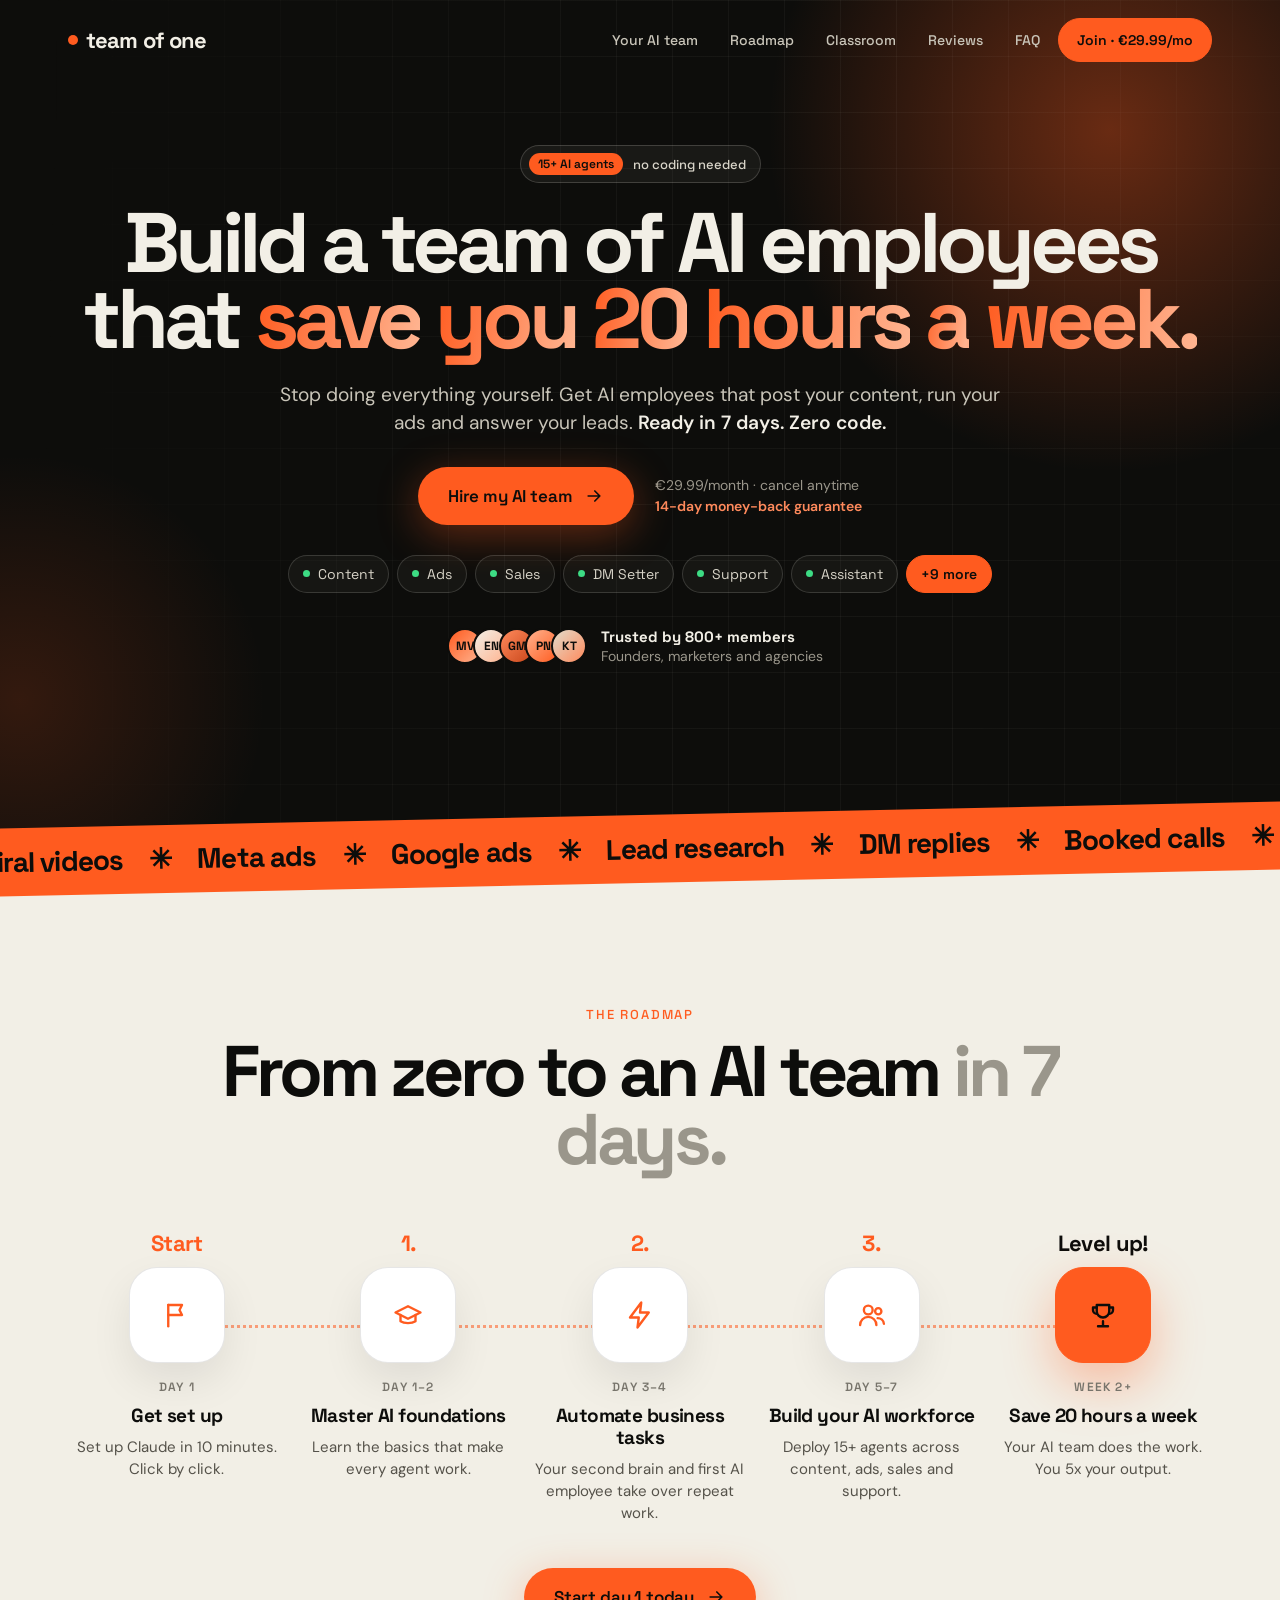
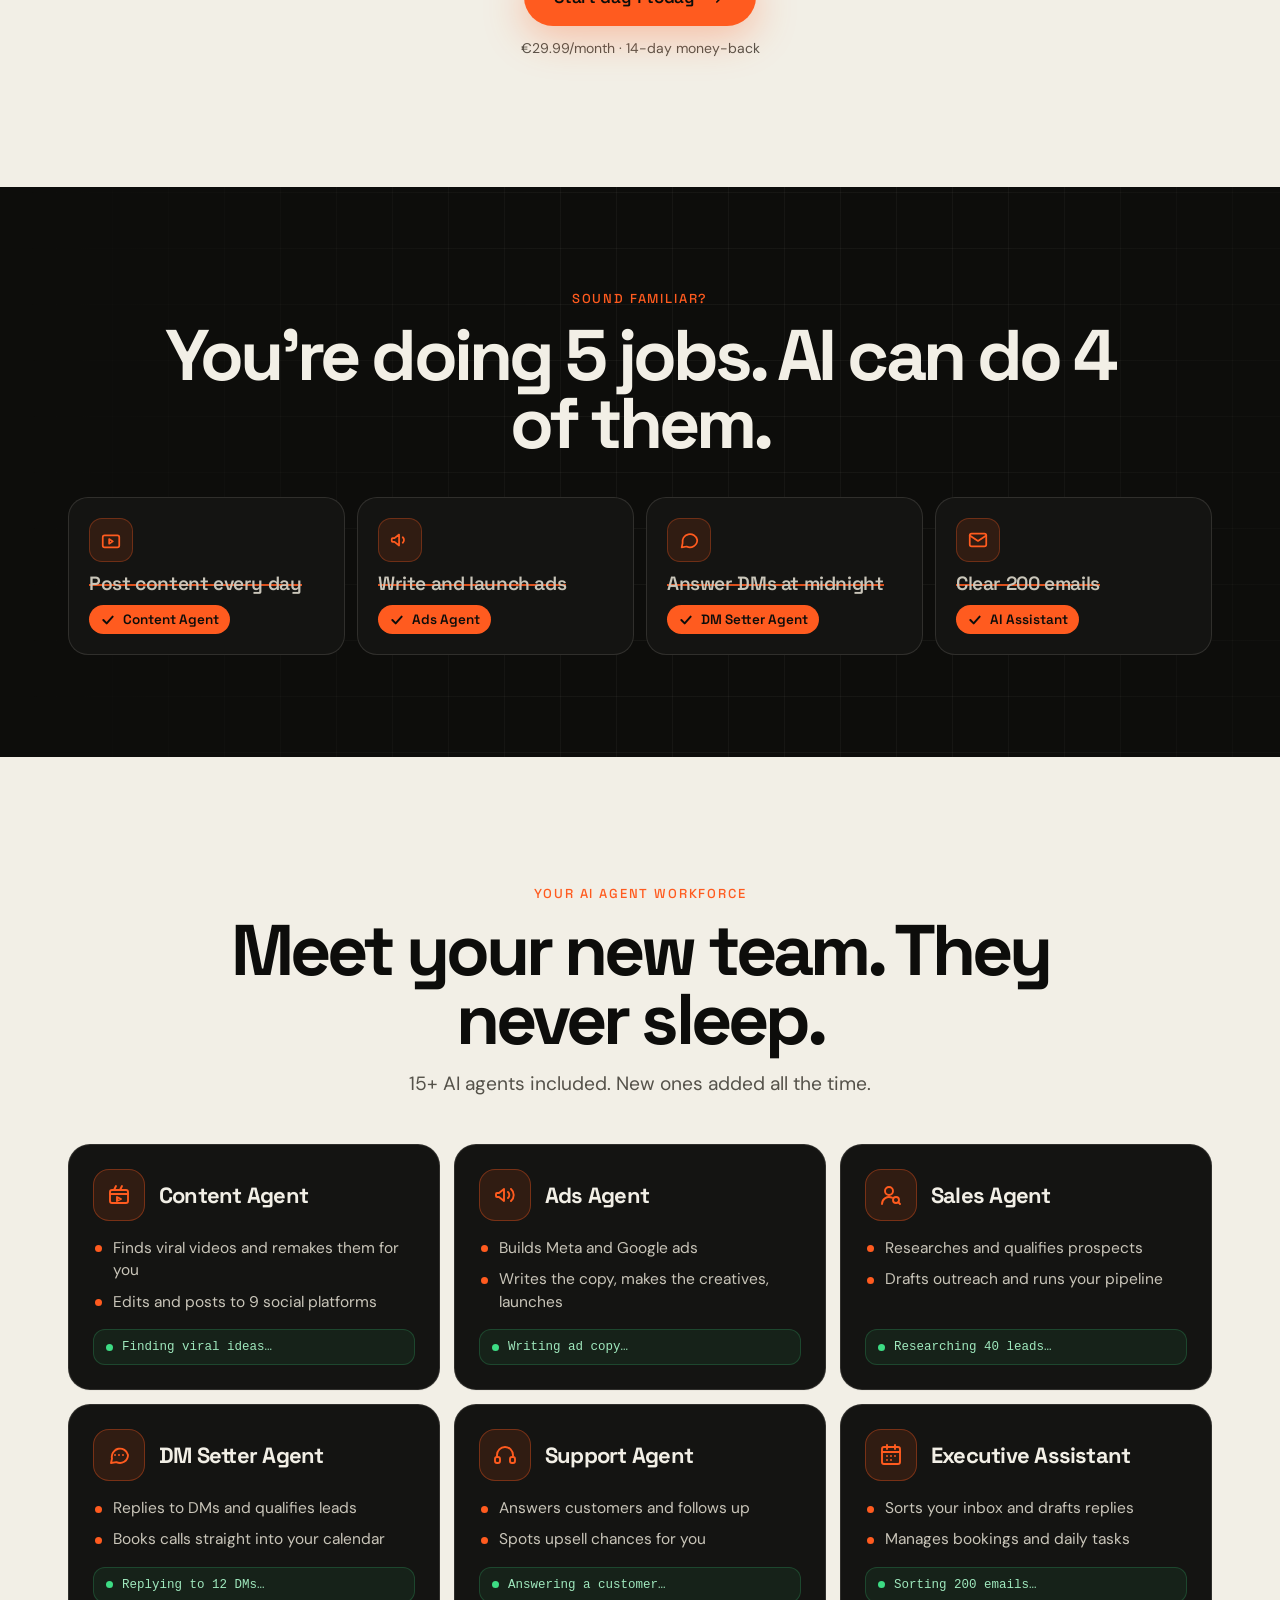
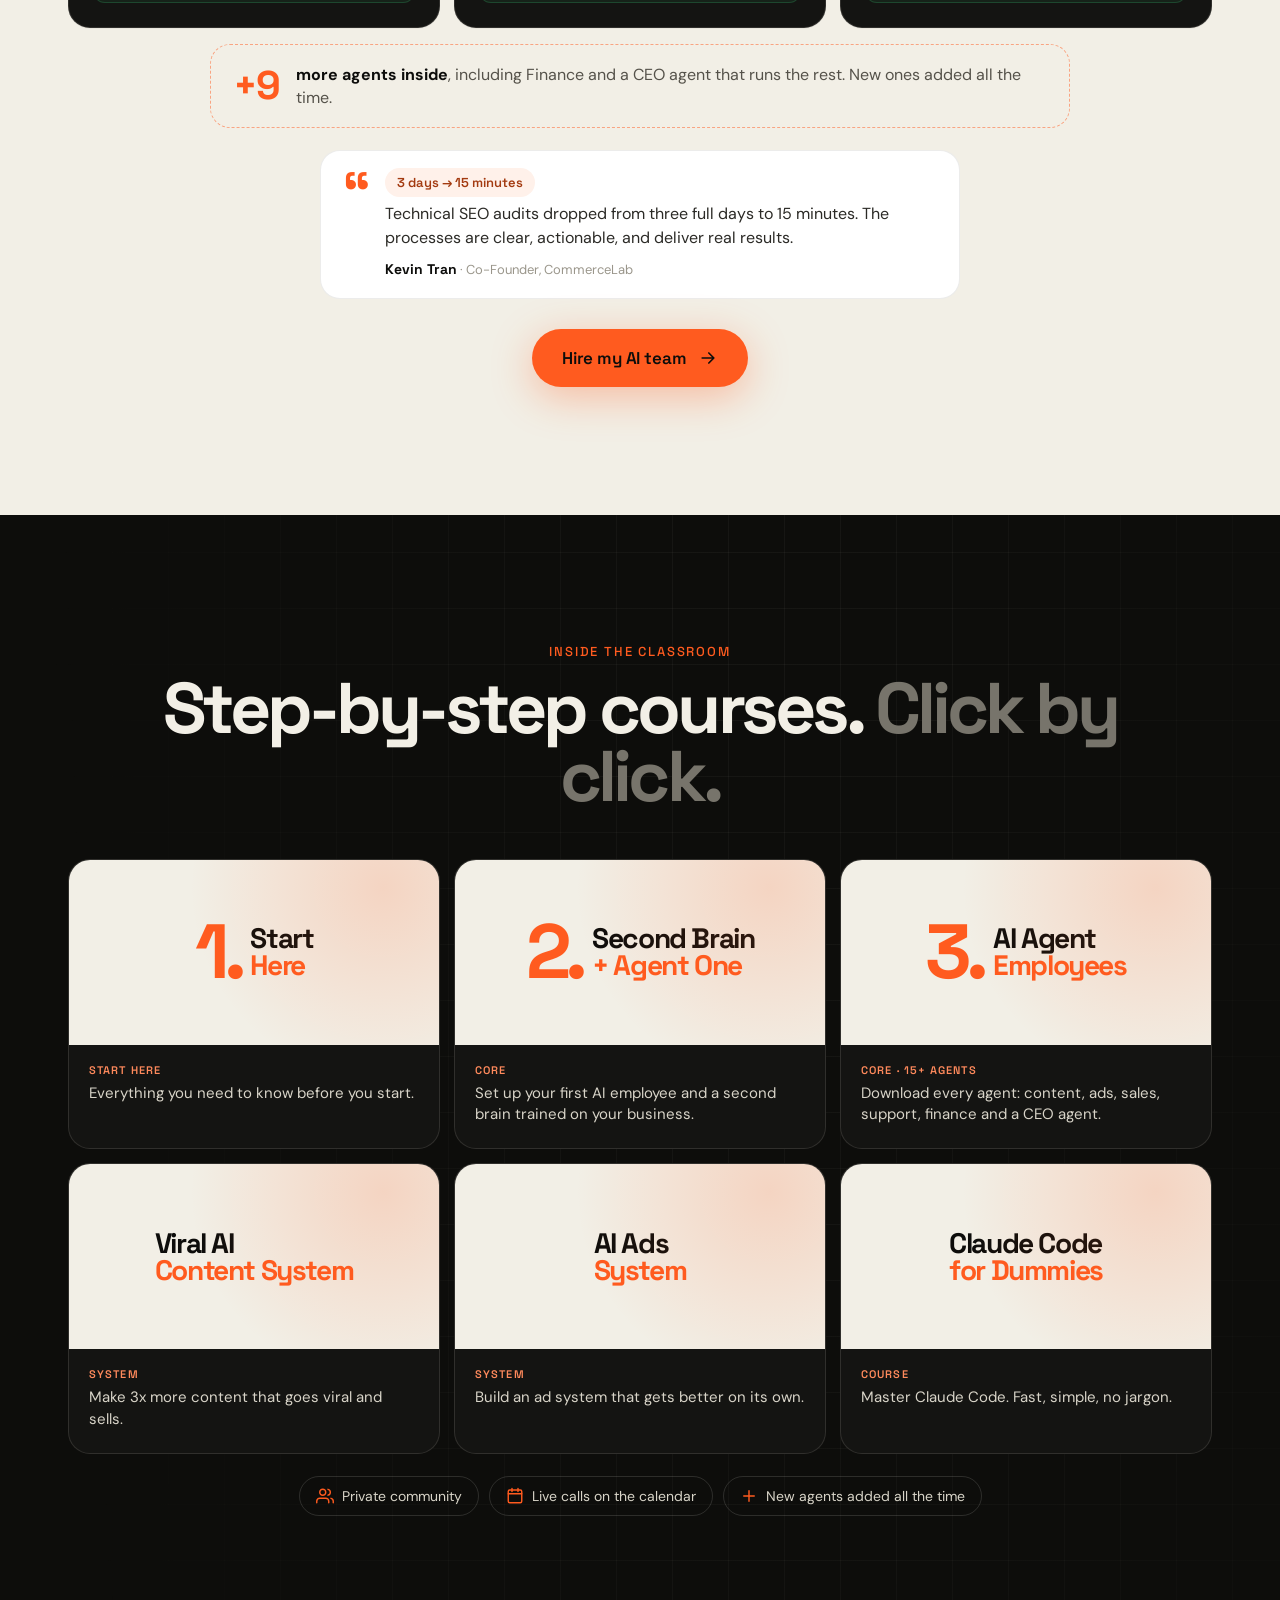
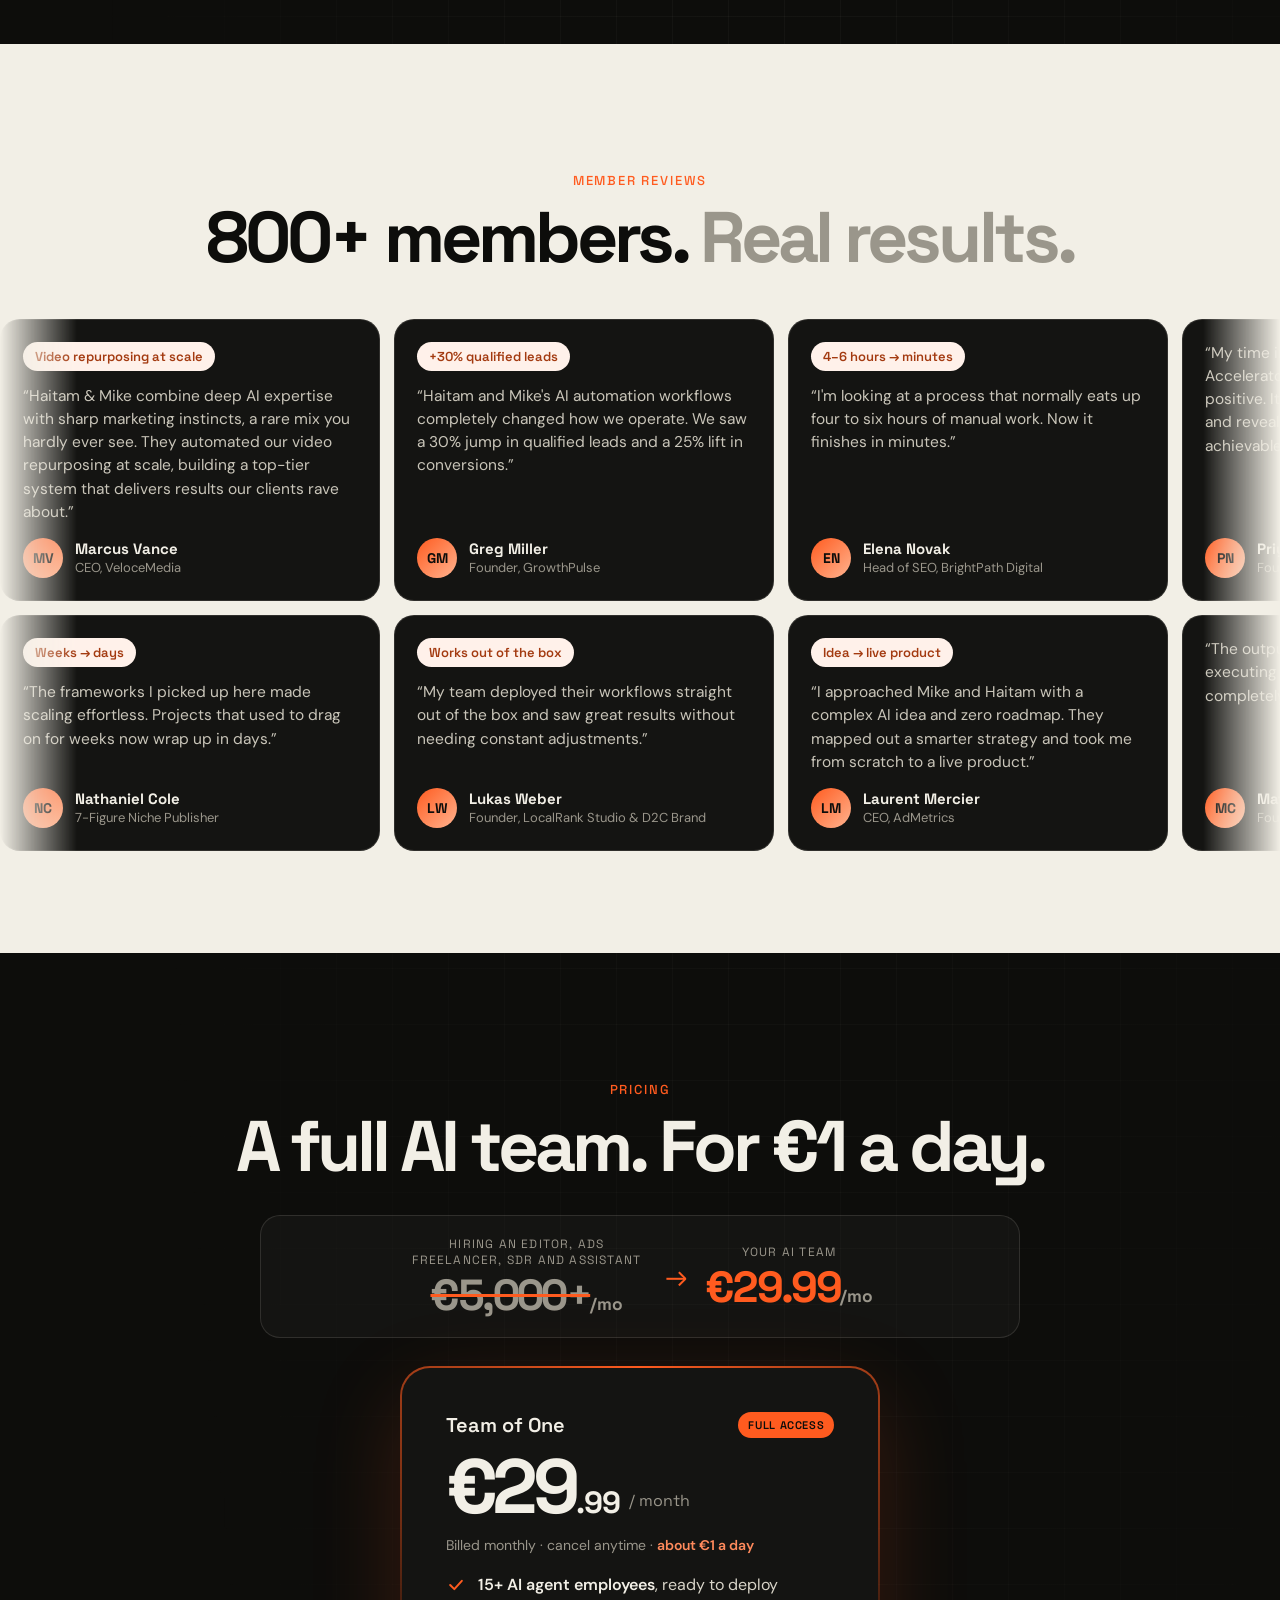
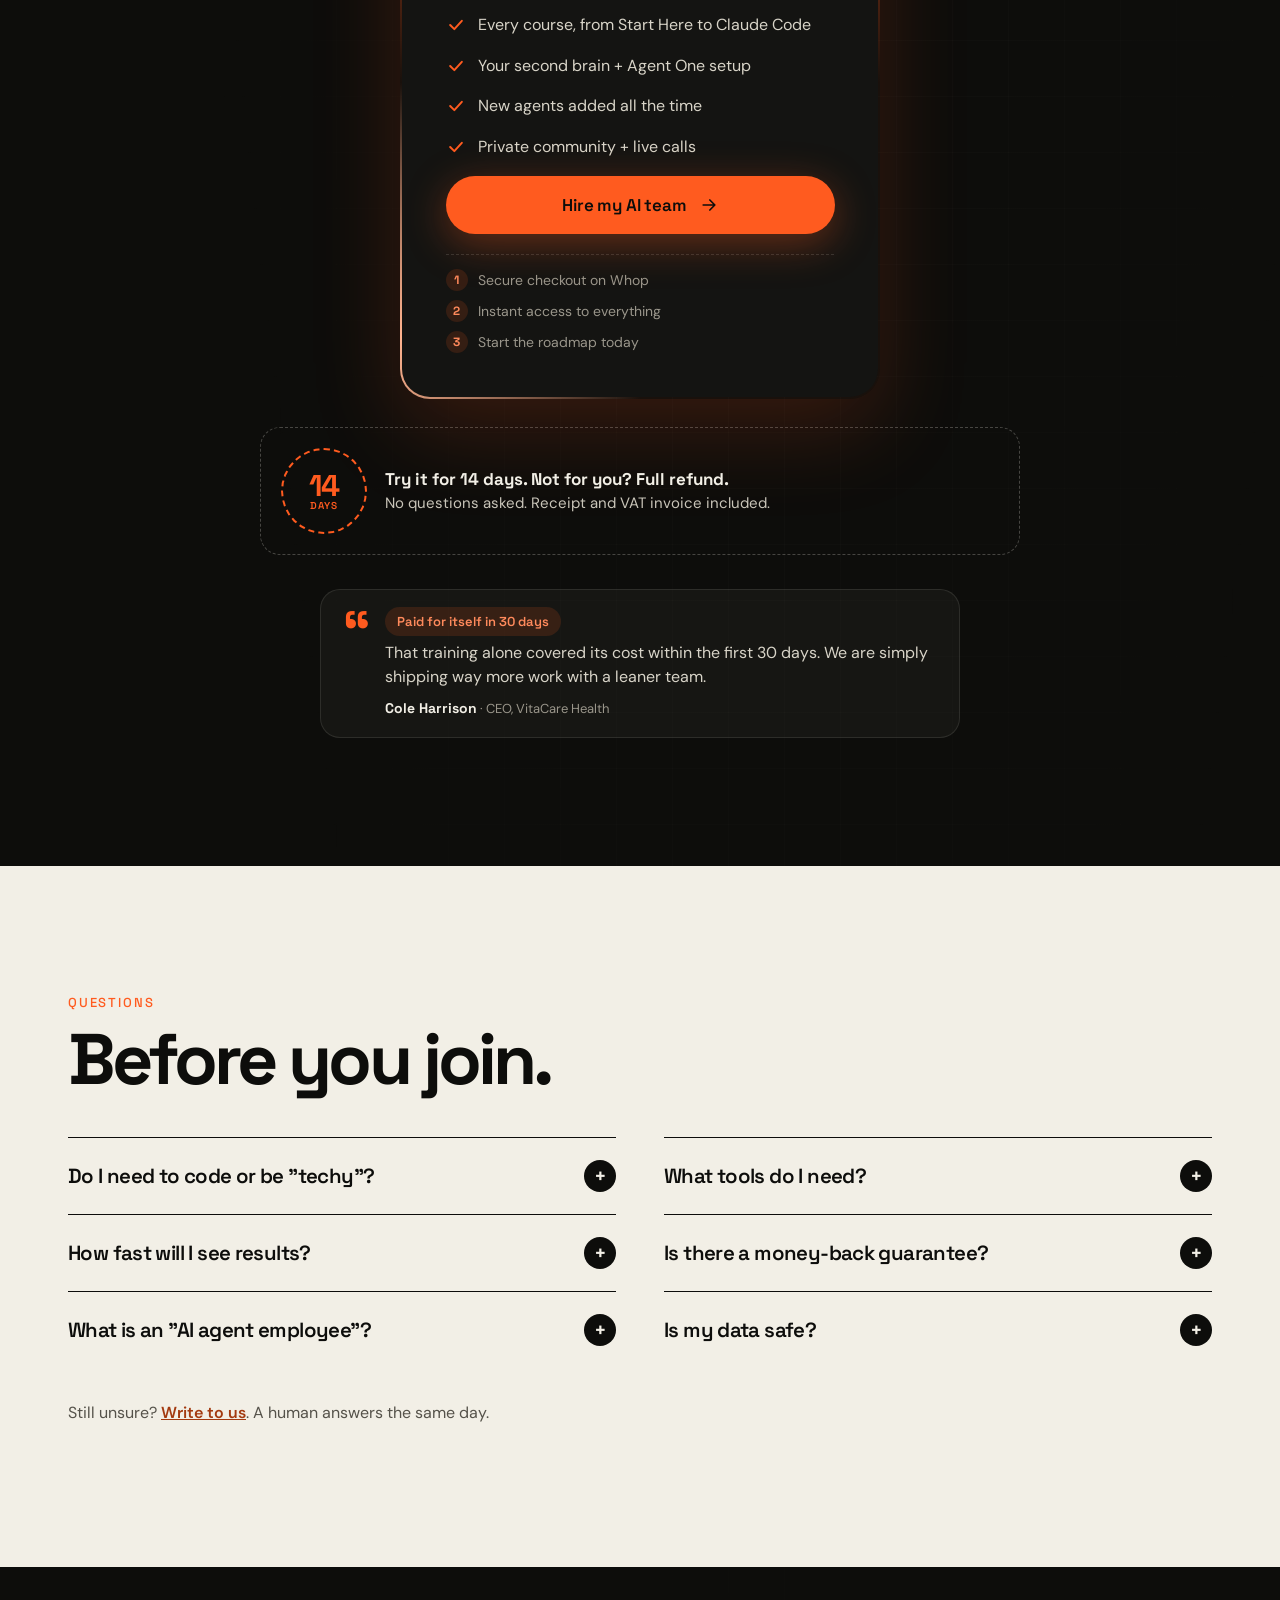
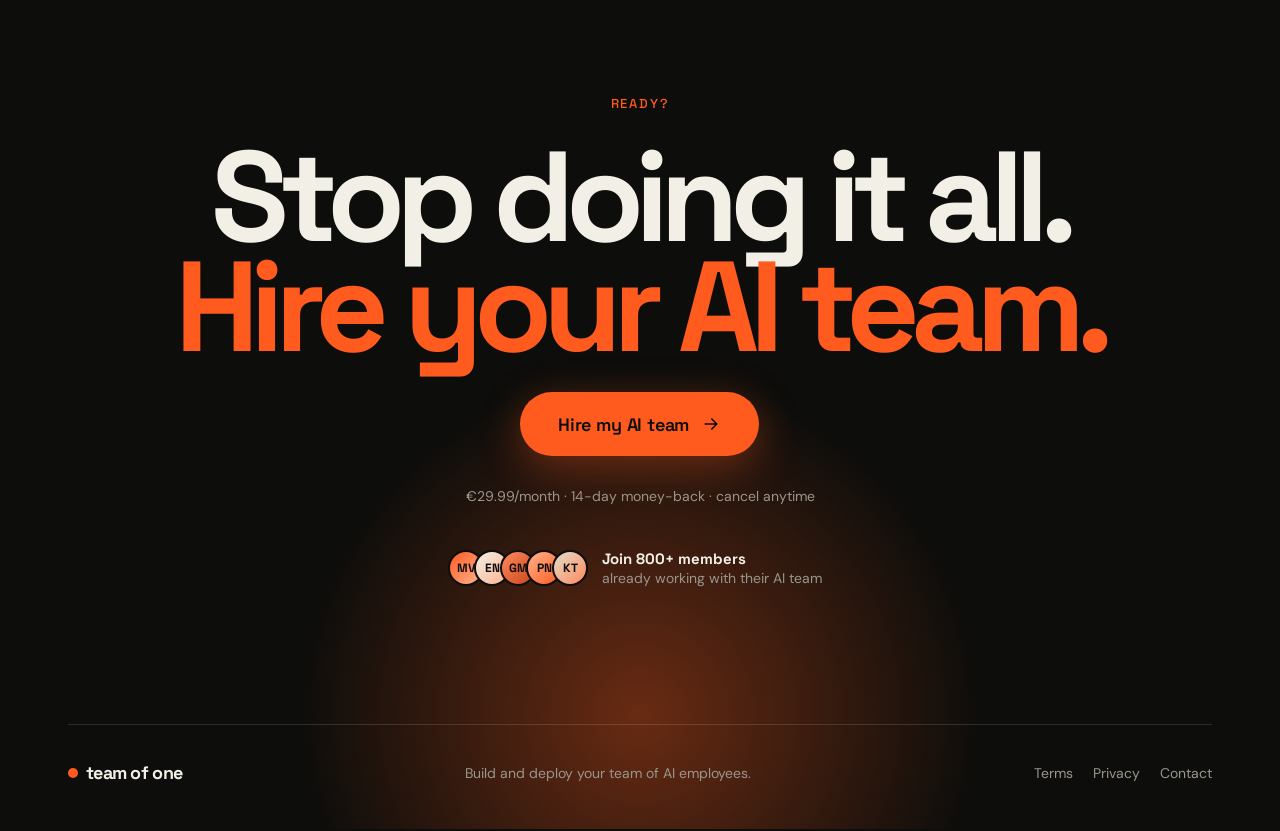
==== commit 300180aa: "Hero subcopy: lead with the pain, name the concrete jobs AI employees do Co-Authored-By: Claude Opus" ====
--- a/index.html
+++ b/index.html
@@ -20,10 +20,10 @@
 <link rel="preconnect" href="https://fonts.googleapis.com">
 <link rel="preconnect" href="https://fonts.gstatic.com" crossorigin>
 <link rel="stylesheet" href="https://fonts.googleapis.com/css2?family=DM+Sans:opsz,wght@9..40,400;9..40,500;9..40,700&family=Space+Grotesk:wght@400;500;600;700&display=swap">
-<link rel="stylesheet" href="/styles.css?v=9">
+<link rel="stylesheet" href="/styles.css?v=10">
 <script>document.documentElement.classList.add('js')</script>
 <script type="application/ld+json">{"@context": "https://schema.org", "@type": "FAQPage", "mainEntity": [{"@type": "Question", "name": "Do I need to code or be \"techy\"?", "acceptedAnswer": {"@type": "Answer", "text": "No. Everything is click by click, on video. If you can send an email, you can set up your AI team."}}, {"@type": "Question", "name": "How fast will I see results?", "acceptedAnswer": {"@type": "Answer", "text": "Your first AI employee is working by day 3 or 4. Most members have their full team running in under 7 days."}}, {"@type": "Question", "name": "What is an \"AI agent employee\"?", "acceptedAnswer": {"@type": "Answer", "text": "An AI set up to do one job for you, like posting content, writing ads or answering DMs. You give it the rules once. It does the work every day."}}, {"@type": "Question", "name": "What tools do I need?", "acceptedAnswer": {"@type": "Answer", "text": "Your computer and a Claude account. The Start Here course shows you exactly which plan to pick and how to set it up."}}, {"@type": "Question", "name": "Is there a money-back guarantee?", "acceptedAnswer": {"@type": "Answer", "text": "Yes. Try it for 14 days. Not for you? Full refund, no questions asked."}}, {"@type": "Question", "name": "Is my data safe?", "acceptedAnswer": {"@type": "Answer", "text": "Your agents run in your own Claude account. We never see your files or your customers."}}]}</script>
-<script defer src="/app.js?v=9"></script>
+<script defer src="/app.js?v=10"></script>
 <script>window.va = window.va || function () { (window.vaq = window.vaq || []).push(arguments); };</script>
 <script defer src="/_vercel/insights/script.js"></script>
 </head>
@@ -58,7 +58,7 @@
 <section class="hero2">
   <span class="badge up" style="animation-delay:.05s"><b>15+ AI agents</b>no coding needed</span>
   <h1 class="h1" data-split>Build a team of AI employees that <span class="o">save you 20 hours a week.</span></h1>
-  <p class="lead up" style="animation-delay:.8s">Deploy 15+ ready-made AI agents and <b>5x your output in under 7 days.</b> No code. No "tech savvy" needed.</p>
+  <p class="lead up" style="animation-delay:.8s">Stop doing everything yourself. Get AI employees that post your content, run your ads and answer your leads. <b>Ready in 7 days. Zero code.</b></p>
   <div class="up hcta" style="animation-delay:.95s">
     <a class="cta" href="#pricing" data-checkout="member" data-magnetic data-track="hero_cta">Hire my AI team<svg width="20" height="20" viewBox="0 0 24 24" fill="none" stroke="currentColor" stroke-width="2" stroke-linecap="round" stroke-linejoin="round" aria-hidden="true"><path d="M5 12h14M13 6l6 6-6 6"></path></svg></a>
     <p class="micro" style="text-align:left">€29.99/month · cancel anytime<br><b class="ok">14-day money-back guarantee</b></p>
--- a/styles.css
+++ b/styles.css
@@ -812,3 +812,4 @@
 .ag{color:#f2efe6}
 .swo{color:#c9c5b9}
 .swo s{background-image:linear-gradient(rgba(255,91,31,.85),rgba(255,91,31,.85))}
+.hero2 .lead{max-width:720px}
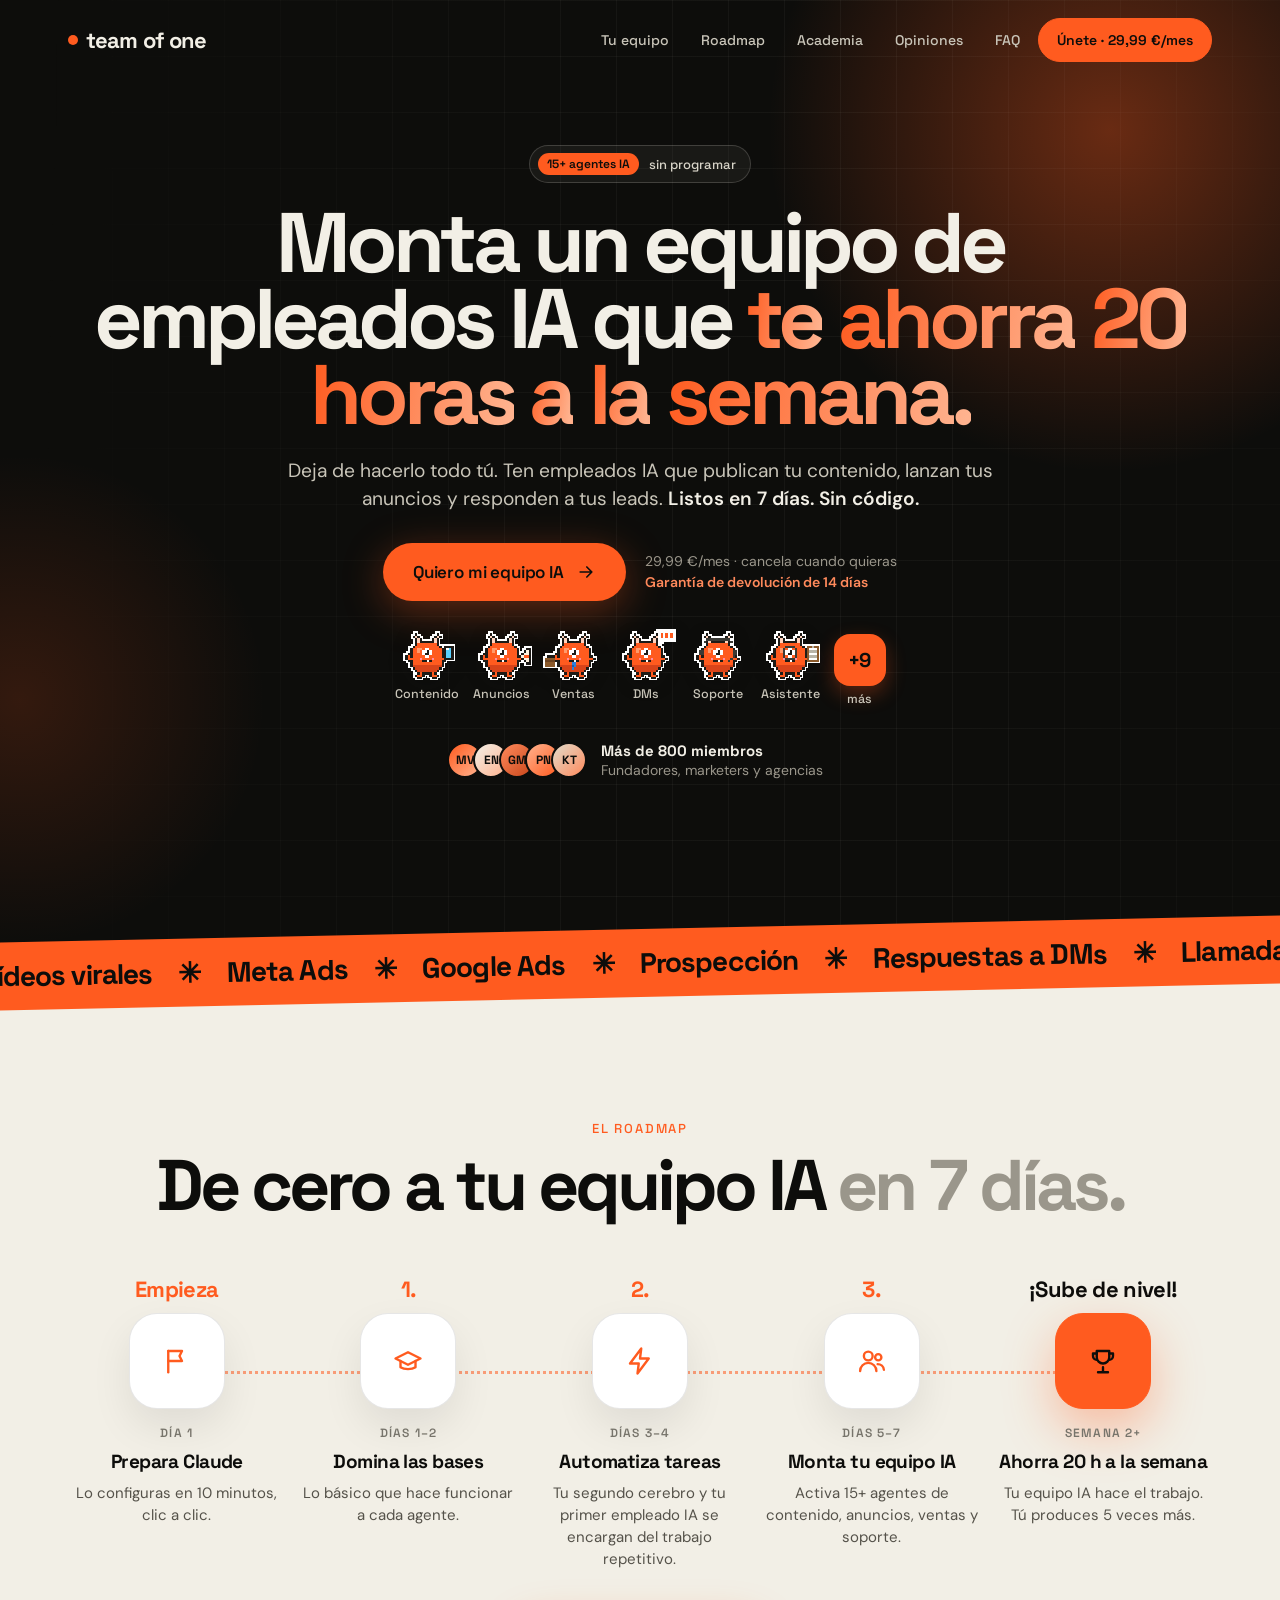
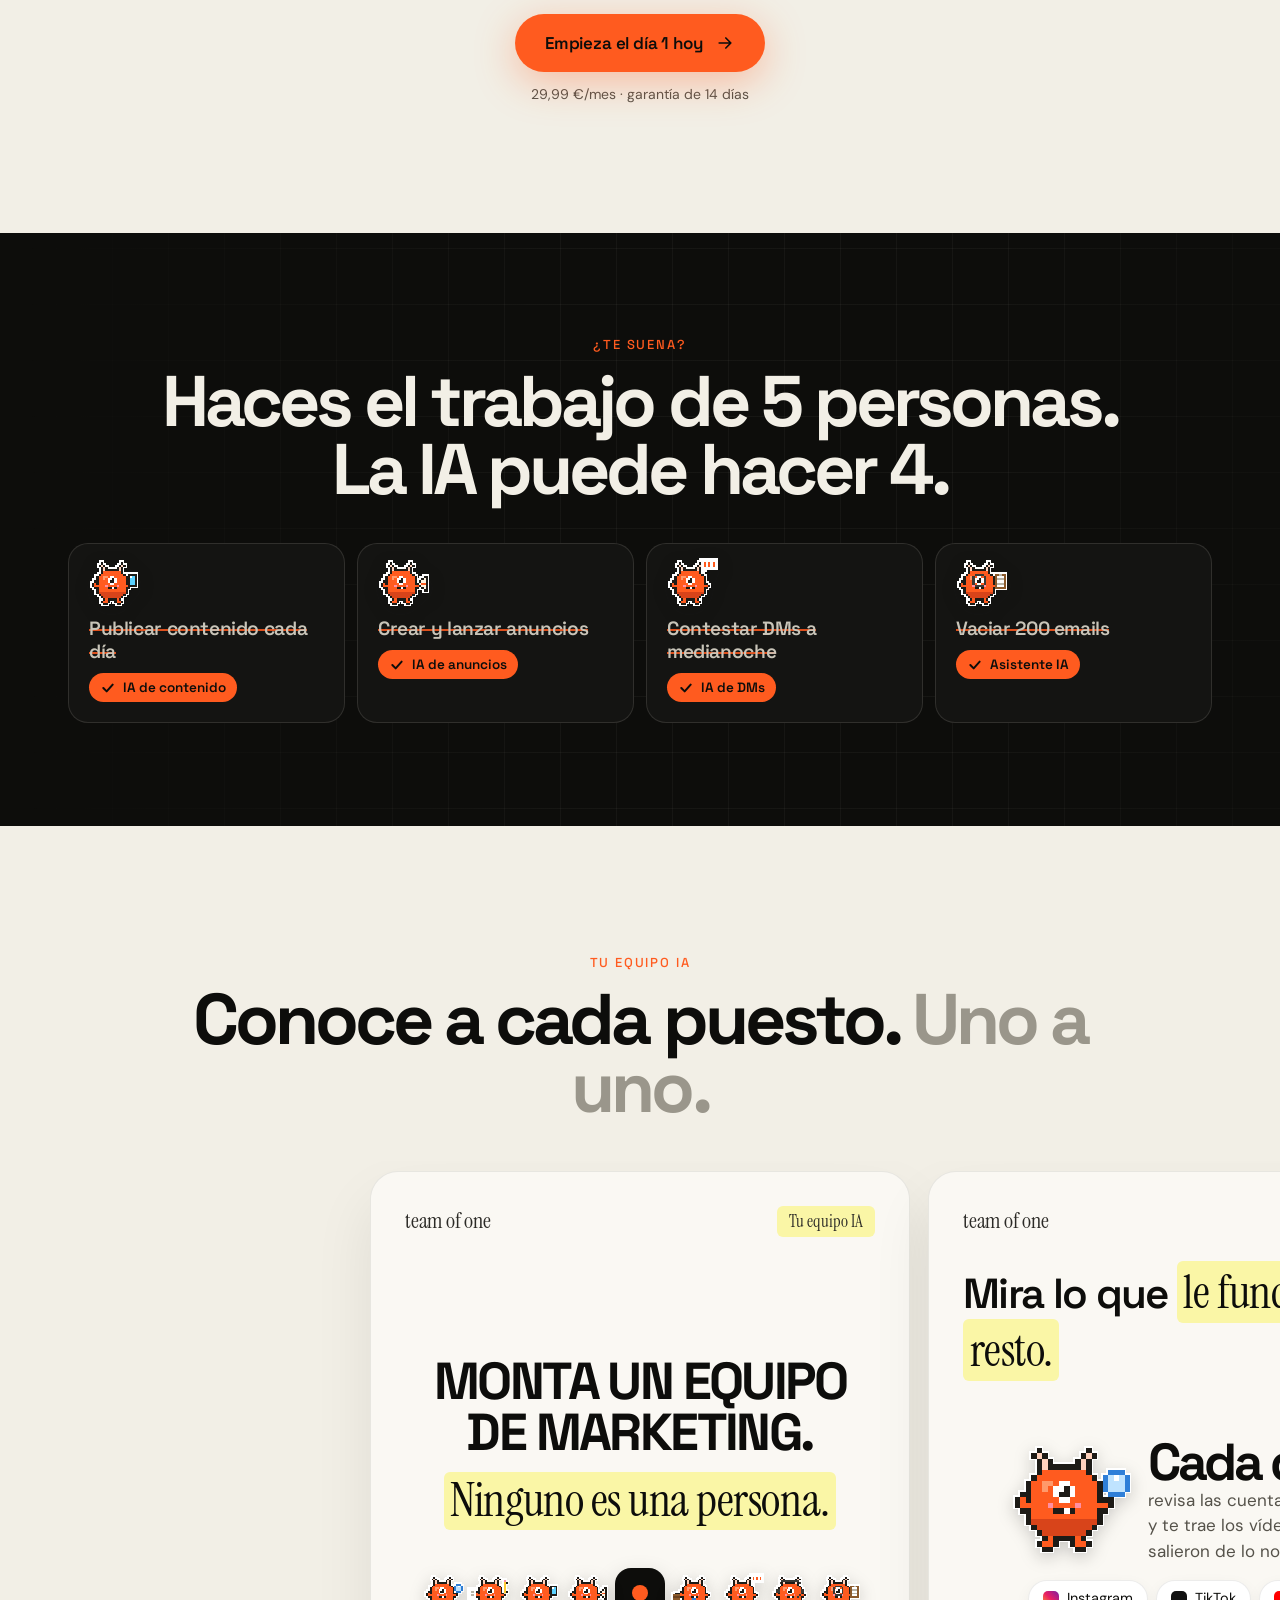
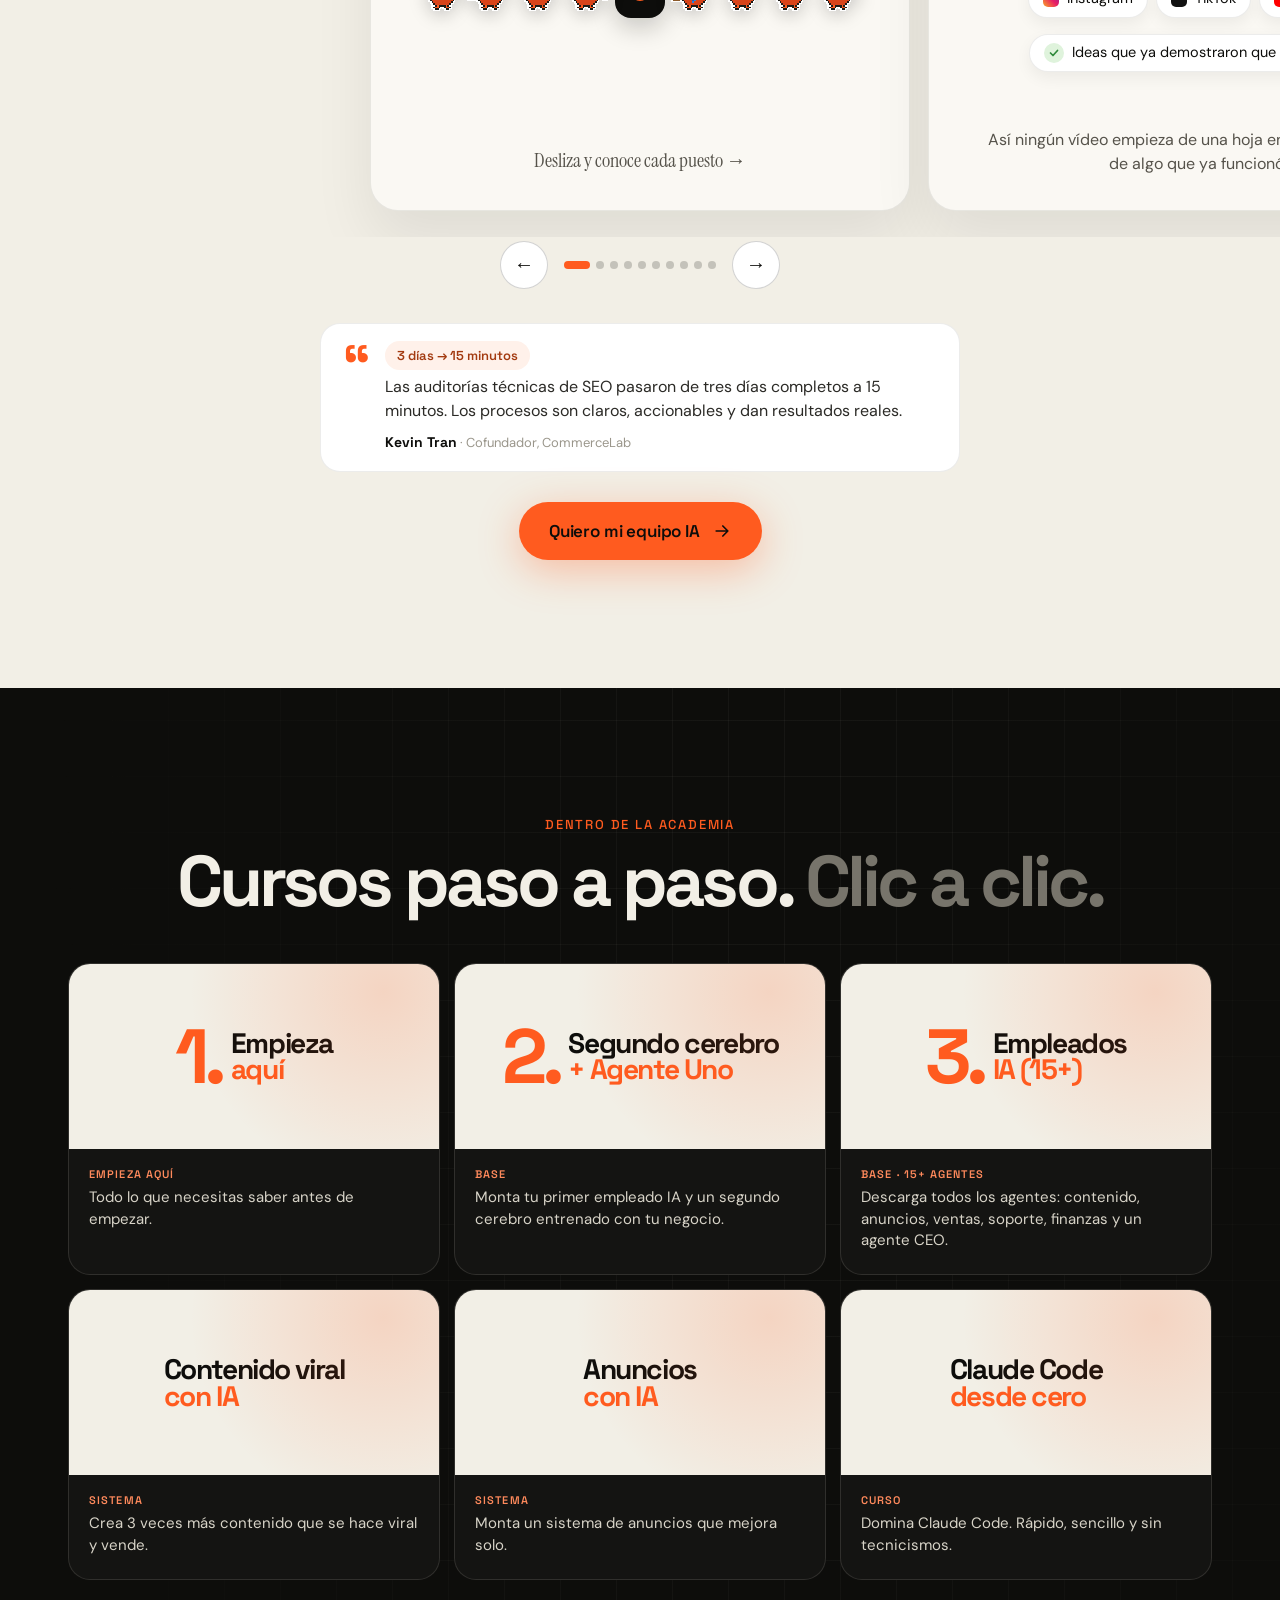
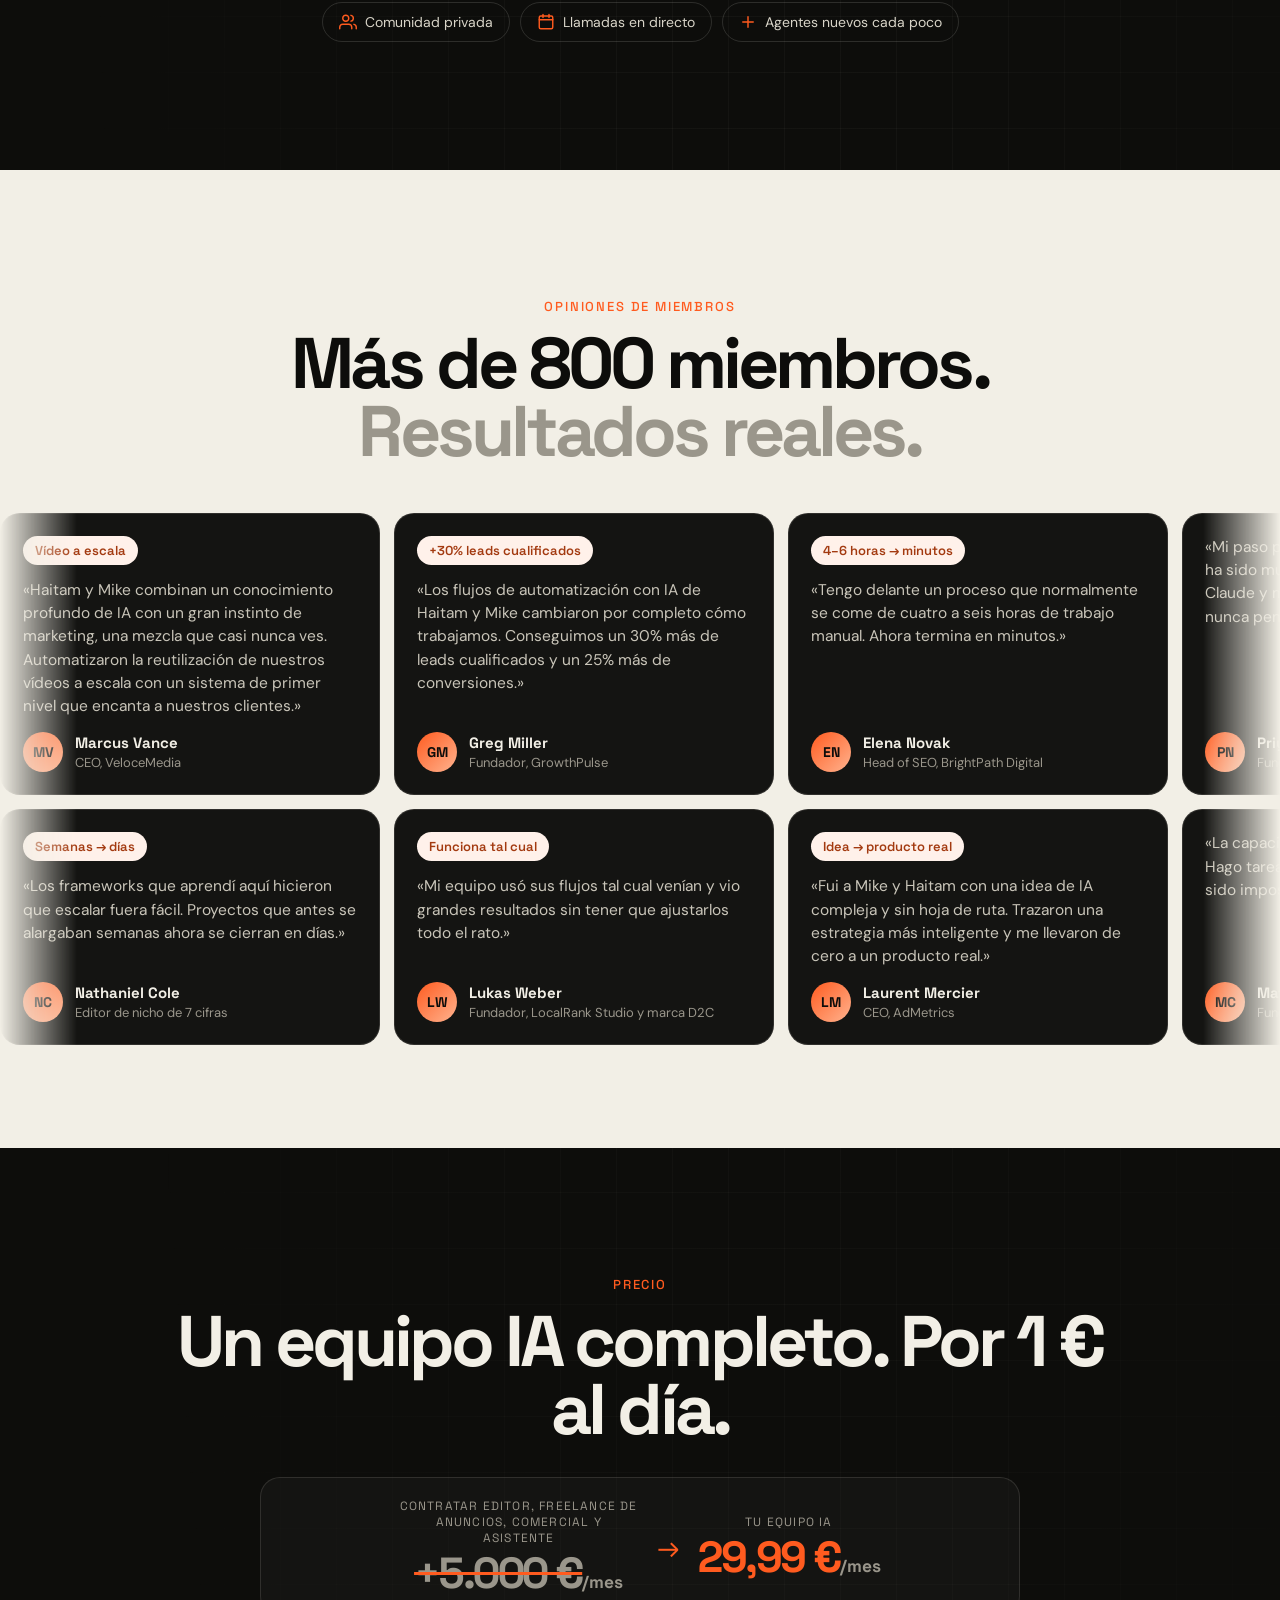
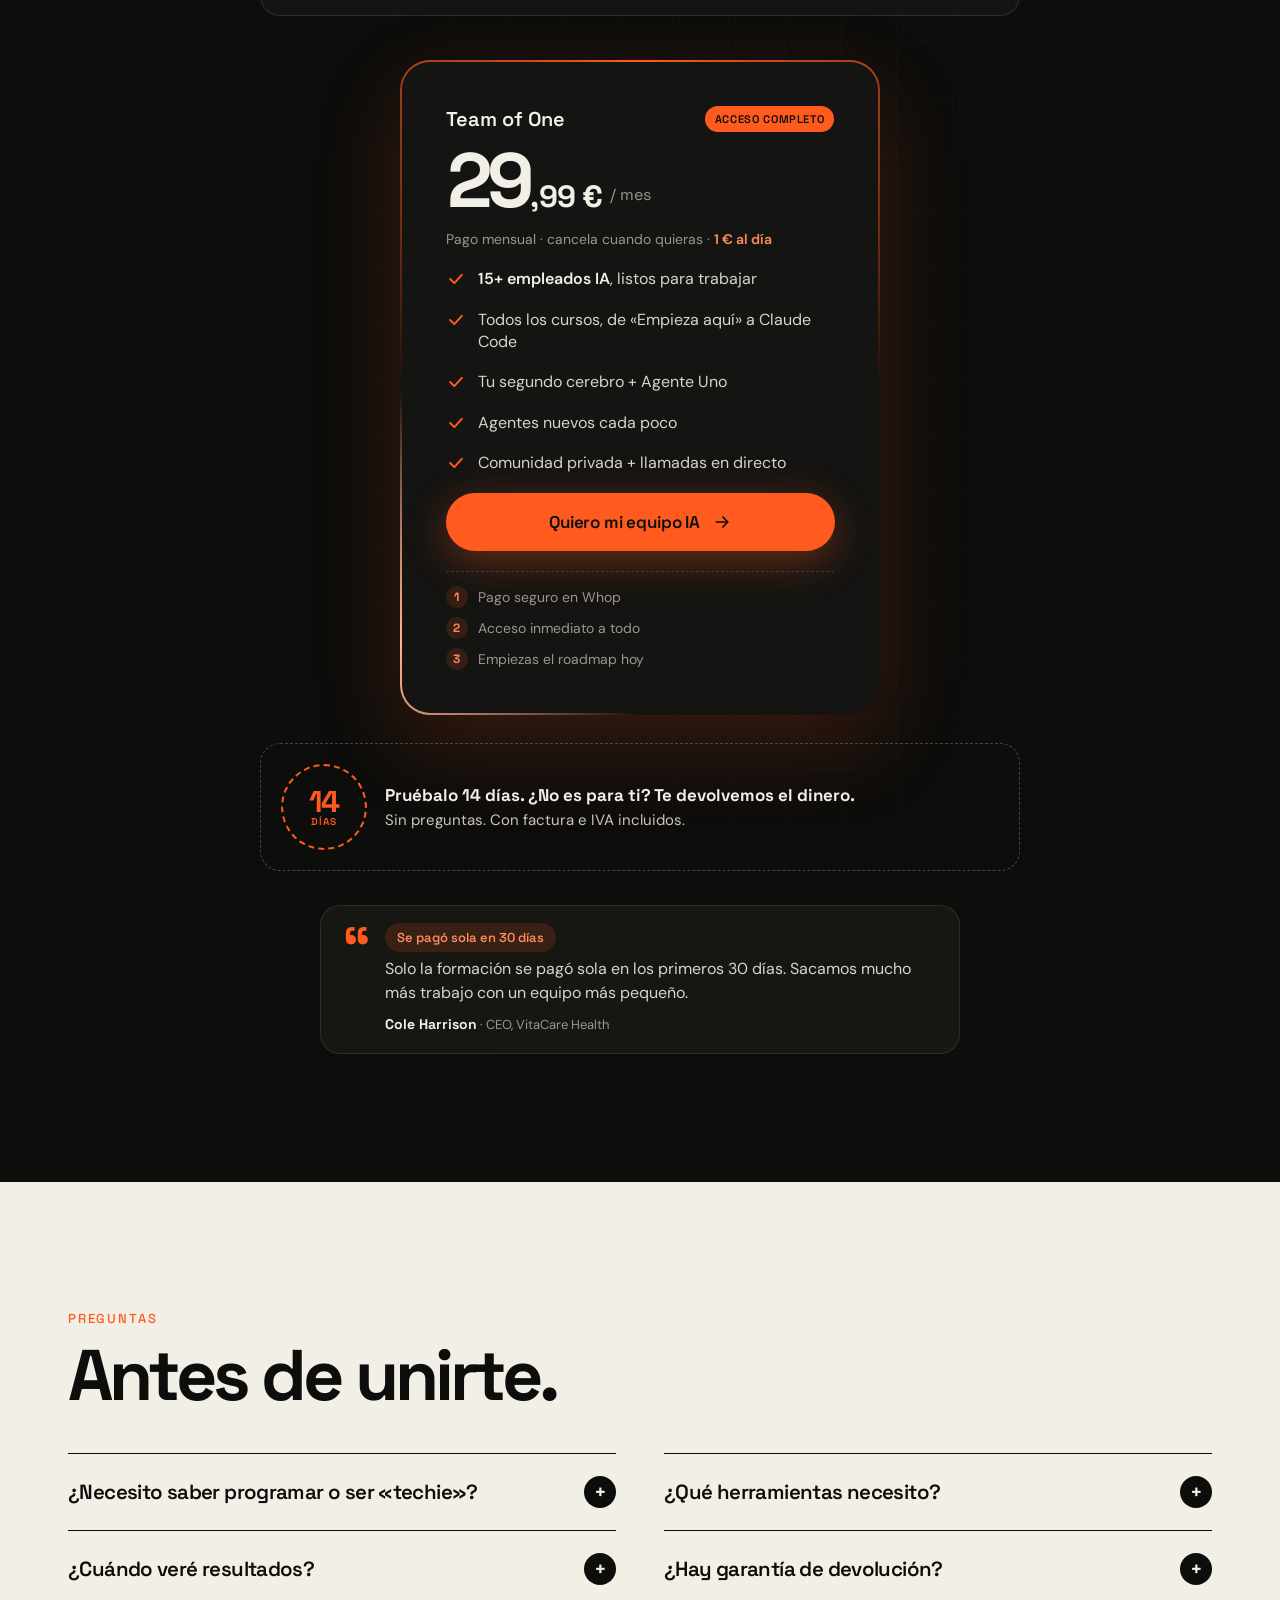
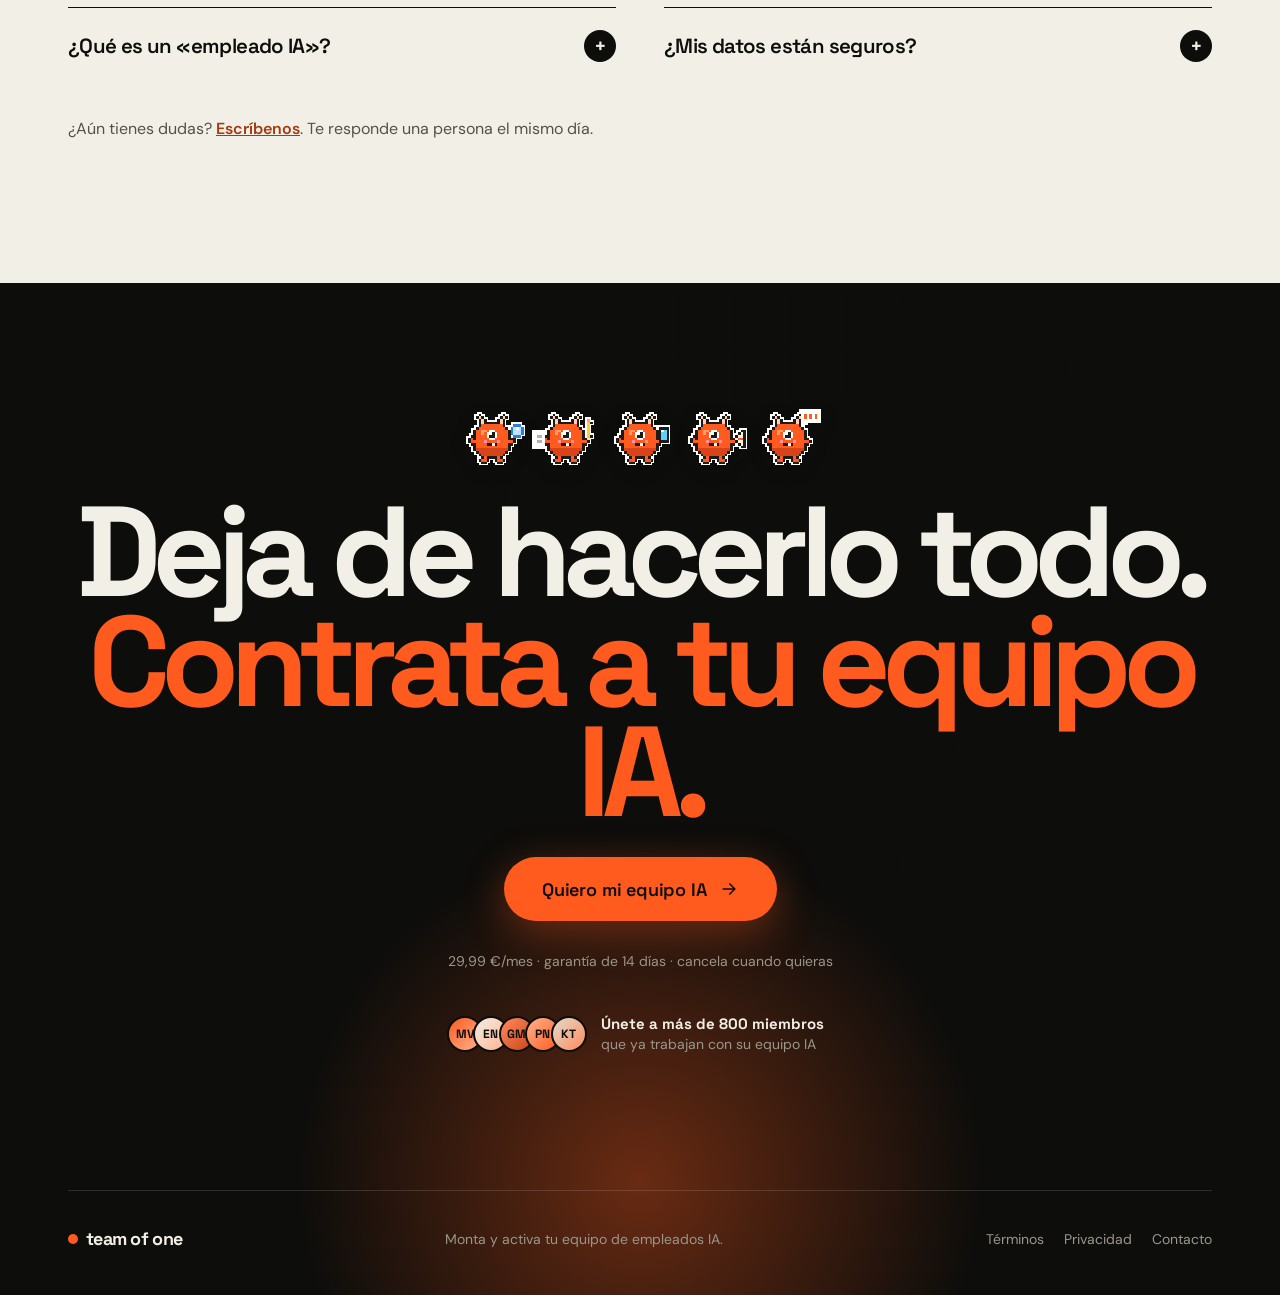
==== commit 96ac5e0c: "Spanish version: role-by-role team carousel, original pixel monsters, simpler copy Co-Authored-By: C" ====
--- a/index.html
+++ b/index.html
@@ -1,34 +1,36 @@
 <!doctype html>
-<html lang="en">
+<html lang="es">
 <head>
 <meta charset="utf-8">
 <meta name="viewport" content="width=device-width, initial-scale=1, viewport-fit=cover">
-<title>Team of One · Build your team of AI employees</title>
-<meta name="description" content="Build and deploy a team of 15+ AI agent employees that save you 20 hours a week and 5x your output in under 7 days. No coding. €29.99/month, 14-day money-back.">
+<title>Team of One · Monta tu equipo de empleados IA</title>
+<meta name="description" content="Monta un equipo de 15+ empleados IA que te ahorran 20 horas a la semana. Listo en 7 días, sin programar. 29,99 €/mes con garantía de 14 días.">
 <link rel="canonical" href="https://teamofone.club/">
 <meta name="theme-color" content="#0d0d0b">
 <meta property="og:type" content="website">
+<meta property="og:locale" content="es_ES">
 <meta property="og:url" content="https://teamofone.club/">
-<meta property="og:title" content="Team of One · Build your team of AI employees">
-<meta property="og:description" content="15+ AI agents that save you 20 hours a week. Set up in under 7 days. No coding.">
+<meta property="og:title" content="Team of One · Monta tu equipo de empleados IA">
+<meta property="og:description" content="15+ empleados IA que te ahorran 20 horas a la semana. Listos en 7 días. Sin programar.">
 <meta property="og:image" content="https://teamofone.club/og.png">
 <meta name="twitter:card" content="summary_large_image">
-<meta name="twitter:title" content="Team of One · Build your team of AI employees">
-<meta name="twitter:description" content="15+ AI agents that save you 20 hours a week. Set up in under 7 days. No coding.">
+<meta name="twitter:title" content="Team of One · Monta tu equipo de empleados IA">
+<meta name="twitter:description" content="15+ empleados IA que te ahorran 20 horas a la semana. Listos en 7 días. Sin programar.">
 <meta name="twitter:image" content="https://teamofone.club/og.png">
 <link rel="icon" href="/favicon.svg" type="image/svg+xml">
 <link rel="preconnect" href="https://fonts.googleapis.com">
 <link rel="preconnect" href="https://fonts.gstatic.com" crossorigin>
-<link rel="stylesheet" href="https://fonts.googleapis.com/css2?family=DM+Sans:opsz,wght@9..40,400;9..40,500;9..40,700&family=Space+Grotesk:wght@400;500;600;700&display=swap">
-<link rel="stylesheet" href="/styles.css?v=10">
+<link rel="stylesheet" href="https://fonts.googleapis.com/css2?family=DM+Sans:opsz,wght@9..40,400;9..40,500;9..40,700&family=Instrument+Serif&family=Space+Grotesk:wght@400;500;600;700&display=swap">
+<link rel="stylesheet" href="/styles.css?v=12">
 <script>document.documentElement.classList.add('js')</script>
-<script type="application/ld+json">{"@context": "https://schema.org", "@type": "FAQPage", "mainEntity": [{"@type": "Question", "name": "Do I need to code or be \"techy\"?", "acceptedAnswer": {"@type": "Answer", "text": "No. Everything is click by click, on video. If you can send an email, you can set up your AI team."}}, {"@type": "Question", "name": "How fast will I see results?", "acceptedAnswer": {"@type": "Answer", "text": "Your first AI employee is working by day 3 or 4. Most members have their full team running in under 7 days."}}, {"@type": "Question", "name": "What is an \"AI agent employee\"?", "acceptedAnswer": {"@type": "Answer", "text": "An AI set up to do one job for you, like posting content, writing ads or answering DMs. You give it the rules once. It does the work every day."}}, {"@type": "Question", "name": "What tools do I need?", "acceptedAnswer": {"@type": "Answer", "text": "Your computer and a Claude account. The Start Here course shows you exactly which plan to pick and how to set it up."}}, {"@type": "Question", "name": "Is there a money-back guarantee?", "acceptedAnswer": {"@type": "Answer", "text": "Yes. Try it for 14 days. Not for you? Full refund, no questions asked."}}, {"@type": "Question", "name": "Is my data safe?", "acceptedAnswer": {"@type": "Answer", "text": "Your agents run in your own Claude account. We never see your files or your customers."}}]}</script>
-<script defer src="/app.js?v=10"></script>
+<script type="application/ld+json">{"@context": "https://schema.org", "@type": "FAQPage", "mainEntity": [{"@type": "Question", "name": "¿Necesito saber programar o ser «techie»?", "acceptedAnswer": {"@type": "Answer", "text": "No. Todo va clic a clic, en vídeo. Si sabes mandar un email, sabes montar tu equipo IA."}}, {"@type": "Question", "name": "¿Cuándo veré resultados?", "acceptedAnswer": {"@type": "Answer", "text": "Tu primer empleado IA trabaja entre el día 3 y el 4. La mayoría tiene su equipo completo funcionando en menos de 7 días."}}, {"@type": "Question", "name": "¿Qué es un «empleado IA»?", "acceptedAnswer": {"@type": "Answer", "text": "Una IA configurada para hacer un trabajo concreto, como publicar contenido, escribir anuncios o contestar DMs. Le das las reglas una vez y lo hace cada día."}}, {"@type": "Question", "name": "¿Qué herramientas necesito?", "acceptedAnswer": {"@type": "Answer", "text": "Tu ordenador y una cuenta de Claude. En «Empieza aquí» te enseñamos qué plan elegir y cómo configurarlo."}}, {"@type": "Question", "name": "¿Hay garantía de devolución?", "acceptedAnswer": {"@type": "Answer", "text": "Sí. Pruébalo 14 días. ¿No es para ti? Te devolvemos el dinero, sin preguntas."}}, {"@type": "Question", "name": "¿Mis datos están seguros?", "acceptedAnswer": {"@type": "Answer", "text": "Tus agentes funcionan en tu propia cuenta de Claude. Nunca vemos tus archivos ni a tus clientes."}}]}</script>
+<script defer src="/app.js?v=12"></script>
 <script>window.va = window.va || function () { (window.vaq = window.vaq || []).push(arguments); };</script>
 <script defer src="/_vercel/insights/script.js"></script>
 </head>
 <body>
-<a class="skip" href="#main">Skip to content</a>
+<svg width="0" height="0" style="position:absolute" aria-hidden="true" shape-rendering="crispEdges"><defs><symbol id="mon-research" viewBox="0 0 24 21"><rect x="7" y="1" width="1" height="1" fill="#1d1b17"/><rect x="16" y="1" width="1" height="1" fill="#1d1b17"/><rect x="6" y="2" width="1" height="1" fill="#1d1b17"/><rect x="7" y="2" width="1" height="1" fill="#ffd2bd"/><rect x="8" y="2" width="1" height="1" fill="#1d1b17"/><rect x="15" y="2" width="1" height="1" fill="#1d1b17"/><rect x="16" y="2" width="1" height="1" fill="#ffd2bd"/><rect x="17" y="2" width="1" height="1" fill="#1d1b17"/><rect x="7" y="3" width="1" height="1" fill="#1d1b17"/><rect x="8" y="3" width="1" height="1" fill="#ffd2bd"/><rect x="9" y="3" width="1" height="1" fill="#1d1b17"/><rect x="14" y="3" width="1" height="1" fill="#1d1b17"/><rect x="15" y="3" width="1" height="1" fill="#ffd2bd"/><rect x="16" y="3" width="1" height="1" fill="#1d1b17"/><rect x="7" y="4" width="1" height="1" fill="#1d1b17"/><rect x="8" y="4" width="1" height="1" fill="#ffd2bd"/><rect x="9" y="4" width="6" height="1" fill="#1d1b17"/><rect x="15" y="4" width="1" height="1" fill="#ffd2bd"/><rect x="16" y="4" width="1" height="1" fill="#1d1b17"/><rect x="7" y="5" width="1" height="1" fill="#1d1b17"/><rect x="8" y="5" width="8" height="1" fill="#ff5b1f"/><rect x="16" y="5" width="1" height="1" fill="#1d1b17"/><rect x="20" y="5" width="3" height="1" fill="#2f7fd8"/><rect x="6" y="6" width="1" height="1" fill="#1d1b17"/><rect x="7" y="6" width="10" height="1" fill="#ff5b1f"/><rect x="17" y="6" width="1" height="1" fill="#1d1b17"/><rect x="19" y="6" width="1" height="1" fill="#2f7fd8"/><rect x="20" y="6" width="1" height="1" fill="#bfe3ff"/><rect x="21" y="6" width="1" height="1" fill="#ffffff"/><rect x="22" y="6" width="1" height="1" fill="#bfe3ff"/><rect x="23" y="6" width="1" height="1" fill="#2f7fd8"/><rect x="5" y="7" width="1" height="1" fill="#1d1b17"/><rect x="6" y="7" width="2" height="1" fill="#ff5b1f"/><rect x="8" y="7" width="2" height="1" fill="#ff9a6b"/><rect x="10" y="7" width="1" height="1" fill="#ff5b1f"/><rect x="11" y="7" width="2" height="1" fill="#ffffff"/><rect x="13" y="7" width="5" height="1" fill="#ff5b1f"/><rect x="18" y="7" width="1" height="1" fill="#1d1b17"/><rect x="19" y="7" width="1" height="1" fill="#2f7fd8"/><rect x="20" y="7" width="3" height="1" fill="#bfe3ff"/><rect x="23" y="7" width="1" height="1" fill="#2f7fd8"/><rect x="5" y="8" width="1" height="1" fill="#1d1b17"/><rect x="6" y="8" width="2" height="1" fill="#ff5b1f"/><rect x="8" y="8" width="1" height="1" fill="#ff9a6b"/><rect x="9" y="8" width="1" height="1" fill="#ff5b1f"/><rect x="10" y="8" width="2" height="1" fill="#ffffff"/><rect x="12" y="8" width="1" height="1" fill="#1d1b17"/><rect x="13" y="8" width="1" height="1" fill="#ffffff"/><rect x="14" y="8" width="4" height="1" fill="#ff5b1f"/><rect x="18" y="8" width="1" height="1" fill="#1d1b17"/><rect x="19" y="8" width="1" height="1" fill="#2f7fd8"/><rect x="20" y="8" width="3" height="1" fill="#bfe3ff"/><rect x="23" y="8" width="1" height="1" fill="#2f7fd8"/><rect x="4" y="9" width="2" height="1" fill="#1d1b17"/><rect x="6" y="9" width="4" height="1" fill="#ff5b1f"/><rect x="10" y="9" width="1" height="1" fill="#ffffff"/><rect x="11" y="9" width="2" height="1" fill="#1d1b17"/><rect x="13" y="9" width="1" height="1" fill="#ffffff"/><rect x="14" y="9" width="4" height="1" fill="#ff5b1f"/><rect x="18" y="9" width="1" height="1" fill="#1d1b17"/><rect x="20" y="9" width="3" height="1" fill="#2f7fd8"/><rect x="3" y="10" width="1" height="1" fill="#1d1b17"/><rect x="4" y="10" width="1" height="1" fill="#ff5b1f"/><rect x="5" y="10" width="1" height="1" fill="#1d1b17"/><rect x="6" y="10" width="5" height="1" fill="#ff5b1f"/><rect x="11" y="10" width="2" height="1" fill="#ffffff"/><rect x="13" y="10" width="5" height="1" fill="#ff5b1f"/><rect x="18" y="10" width="3" height="1" fill="#1d1b17"/><rect x="3" y="11" width="1" height="1" fill="#1d1b17"/><rect x="4" y="11" width="5" height="1" fill="#ff5b1f"/><rect x="9" y="11" width="1" height="1" fill="#ff8fa3"/><rect x="10" y="11" width="4" height="1" fill="#ff5b1f"/><rect x="14" y="11" width="1" height="1" fill="#ff8fa3"/><rect x="15" y="11" width="5" height="1" fill="#ff5b1f"/><rect x="20" y="11" width="1" height="1" fill="#1d1b17"/><rect x="4" y="12" width="2" height="1" fill="#1d1b17"/><rect x="6" y="12" width="4" height="1" fill="#ff5b1f"/><rect x="10" y="12" width="2" height="1" fill="#1d1b17"/><rect x="12" y="12" width="1" height="1" fill="#ffffff"/><rect x="13" y="12" width="1" height="1" fill="#1d1b17"/><rect x="14" y="12" width="4" height="1" fill="#ff5b1f"/><rect x="18" y="12" width="2" height="1" fill="#1d1b17"/><rect x="5" y="13" width="1" height="1" fill="#1d1b17"/><rect x="6" y="13" width="12" height="1" fill="#ff5b1f"/><rect x="18" y="13" width="1" height="1" fill="#1d1b17"/><rect x="5" y="14" width="1" height="1" fill="#1d1b17"/><rect x="6" y="14" width="12" height="1" fill="#d8441a"/><rect x="18" y="14" width="1" height="1" fill="#1d1b17"/><rect x="6" y="15" width="1" height="1" fill="#1d1b17"/><rect x="7" y="15" width="10" height="1" fill="#d8441a"/><rect x="17" y="15" width="1" height="1" fill="#1d1b17"/><rect x="7" y="16" width="1" height="1" fill="#1d1b17"/><rect x="8" y="16" width="8" height="1" fill="#d8441a"/><rect x="16" y="16" width="1" height="1" fill="#1d1b17"/><rect x="8" y="17" width="1" height="1" fill="#1d1b17"/><rect x="9" y="17" width="1" height="1" fill="#ff5b1f"/><rect x="10" y="17" width="4" height="1" fill="#1d1b17"/><rect x="14" y="17" width="1" height="1" fill="#ff5b1f"/><rect x="15" y="17" width="1" height="1" fill="#1d1b17"/><rect x="7" y="18" width="1" height="1" fill="#1d1b17"/><rect x="8" y="18" width="2" height="1" fill="#ff5b1f"/><rect x="10" y="18" width="1" height="1" fill="#1d1b17"/><rect x="13" y="18" width="1" height="1" fill="#1d1b17"/><rect x="14" y="18" width="2" height="1" fill="#ff5b1f"/><rect x="16" y="18" width="1" height="1" fill="#1d1b17"/><rect x="8" y="19" width="2" height="1" fill="#1d1b17"/><rect x="14" y="19" width="2" height="1" fill="#1d1b17"/></symbol><symbol id="mon-writer" viewBox="0 0 24 21"><rect x="7" y="1" width="1" height="1" fill="#1d1b17"/><rect x="16" y="1" width="1" height="1" fill="#1d1b17"/><rect x="6" y="2" width="1" height="1" fill="#1d1b17"/><rect x="7" y="2" width="1" height="1" fill="#ffd2bd"/><rect x="8" y="2" width="1" height="1" fill="#1d1b17"/><rect x="15" y="2" width="1" height="1" fill="#1d1b17"/><rect x="16" y="2" width="1" height="1" fill="#ffd2bd"/><rect x="17" y="2" width="1" height="1" fill="#1d1b17"/><rect x="7" y="3" width="1" height="1" fill="#1d1b17"/><rect x="8" y="3" width="1" height="1" fill="#ffd2bd"/><rect x="9" y="3" width="1" height="1" fill="#1d1b17"/><rect x="14" y="3" width="1" height="1" fill="#1d1b17"/><rect x="15" y="3" width="1" height="1" fill="#ffd2bd"/><rect x="16" y="3" width="1" height="1" fill="#1d1b17"/><rect x="20" y="3" width="1" height="1" fill="#ff8fa3"/><rect x="7" y="4" width="1" height="1" fill="#1d1b17"/><rect x="8" y="4" width="1" height="1" fill="#ffd2bd"/><rect x="9" y="4" width="6" height="1" fill="#1d1b17"/><rect x="15" y="4" width="1" height="1" fill="#ffd2bd"/><rect x="16" y="4" width="1" height="1" fill="#1d1b17"/><rect x="20" y="4" width="1" height="1" fill="#ffcc33"/><rect x="21" y="4" width="1" height="1" fill="#1d1b17"/><rect x="7" y="5" width="1" height="1" fill="#1d1b17"/><rect x="8" y="5" width="8" height="1" fill="#ff5b1f"/><rect x="16" y="5" width="1" height="1" fill="#1d1b17"/><rect x="20" y="5" width="1" height="1" fill="#ffcc33"/><rect x="6" y="6" width="1" height="1" fill="#1d1b17"/><rect x="7" y="6" width="10" height="1" fill="#ff5b1f"/><rect x="17" y="6" width="1" height="1" fill="#1d1b17"/><rect x="20" y="6" width="1" height="1" fill="#ffcc33"/><rect x="5" y="7" width="1" height="1" fill="#1d1b17"/><rect x="6" y="7" width="2" height="1" fill="#ff5b1f"/><rect x="8" y="7" width="2" height="1" fill="#ff9a6b"/><rect x="10" y="7" width="1" height="1" fill="#ff5b1f"/><rect x="11" y="7" width="2" height="1" fill="#ffffff"/><rect x="13" y="7" width="5" height="1" fill="#ff5b1f"/><rect x="18" y="7" width="1" height="1" fill="#1d1b17"/><rect x="20" y="7" width="1" height="1" fill="#ffcc33"/><rect x="0" y="8" width="4" height="1" fill="#ffffff"/><rect x="5" y="8" width="1" height="1" fill="#1d1b17"/><rect x="6" y="8" width="2" height="1" fill="#ff5b1f"/><rect x="8" y="8" width="1" height="1" fill="#ff9a6b"/><rect x="9" y="8" width="1" height="1" fill="#ff5b1f"/><rect x="10" y="8" width="2" height="1" fill="#ffffff"/><rect x="12" y="8" width="1" height="1" fill="#1d1b17"/><rect x="13" y="8" width="1" height="1" fill="#ffffff"/><rect x="14" y="8" width="4" height="1" fill="#ff5b1f"/><rect x="18" y="8" width="1" height="1" fill="#1d1b17"/><rect x="20" y="8" width="1" height="1" fill="#ffcc33"/><rect x="0" y="9" width="1" height="1" fill="#ffffff"/><rect x="1" y="9" width="2" height="1" fill="#b8b4a8"/><rect x="3" y="9" width="1" height="1" fill="#ffffff"/><rect x="4" y="9" width="2" height="1" fill="#1d1b17"/><rect x="6" y="9" width="4" height="1" fill="#ff5b1f"/><rect x="10" y="9" width="1" height="1" fill="#ffffff"/><rect x="11" y="9" width="2" height="1" fill="#1d1b17"/><rect x="13" y="9" width="1" height="1" fill="#ffffff"/><rect x="14" y="9" width="4" height="1" fill="#ff5b1f"/><rect x="18" y="9" width="1" height="1" fill="#1d1b17"/><rect x="20" y="9" width="1" height="1" fill="#ffcc33"/><rect x="21" y="9" width="1" height="1" fill="#1d1b17"/><rect x="0" y="10" width="4" height="1" fill="#ffffff"/><rect x="4" y="10" width="1" height="1" fill="#ff5b1f"/><rect x="5" y="10" width="1" height="1" fill="#1d1b17"/><rect x="6" y="10" width="5" height="1" fill="#ff5b1f"/><rect x="11" y="10" width="2" height="1" fill="#ffffff"/><rect x="13" y="10" width="5" height="1" fill="#ff5b1f"/><rect x="18" y="10" width="2" height="1" fill="#1d1b17"/><rect x="20" y="10" width="1" height="1" fill="#f5deb3"/><rect x="0" y="11" width="1" height="1" fill="#ffffff"/><rect x="1" y="11" width="2" height="1" fill="#b8b4a8"/><rect x="3" y="11" width="1" height="1" fill="#ffffff"/><rect x="4" y="11" width="5" height="1" fill="#ff5b1f"/><rect x="9" y="11" width="1" height="1" fill="#ff8fa3"/><rect x="10" y="11" width="4" height="1" fill="#ff5b1f"/><rect x="14" y="11" width="1" height="1" fill="#ff8fa3"/><rect x="15" y="11" width="5" height="1" fill="#ff5b1f"/><rect x="20" y="11" width="1" height="1" fill="#1d1b17"/><rect x="0" y="12" width="4" height="1" fill="#ffffff"/><rect x="4" y="12" width="2" height="1" fill="#1d1b17"/><rect x="6" y="12" width="4" height="1" fill="#ff5b1f"/><rect x="10" y="12" width="2" height="1" fill="#1d1b17"/><rect x="12" y="12" width="1" height="1" fill="#ffffff"/><rect x="13" y="12" width="1" height="1" fill="#1d1b17"/><rect x="14" y="12" width="4" height="1" fill="#ff5b1f"/><rect x="18" y="12" width="2" height="1" fill="#1d1b17"/><rect x="0" y="13" width="4" height="1" fill="#ffffff"/><rect x="5" y="13" width="1" height="1" fill="#1d1b17"/><rect x="6" y="13" width="12" height="1" fill="#ff5b1f"/><rect x="18" y="13" width="1" height="1" fill="#1d1b17"/><rect x="5" y="14" width="1" height="1" fill="#1d1b17"/><rect x="6" y="14" width="12" height="1" fill="#d8441a"/><rect x="18" y="14" width="1" height="1" fill="#1d1b17"/><rect x="6" y="15" width="1" height="1" fill="#1d1b17"/><rect x="7" y="15" width="10" height="1" fill="#d8441a"/><rect x="17" y="15" width="1" height="1" fill="#1d1b17"/><rect x="7" y="16" width="1" height="1" fill="#1d1b17"/><rect x="8" y="16" width="8" height="1" fill="#d8441a"/><rect x="16" y="16" width="1" height="1" fill="#1d1b17"/><rect x="8" y="17" width="1" height="1" fill="#1d1b17"/><rect x="9" y="17" width="1" height="1" fill="#ff5b1f"/><rect x="10" y="17" width="4" height="1" fill="#1d1b17"/><rect x="14" y="17" width="1" height="1" fill="#ff5b1f"/><rect x="15" y="17" width="1" height="1" fill="#1d1b17"/><rect x="7" y="18" width="1" height="1" fill="#1d1b17"/><rect x="8" y="18" width="2" height="1" fill="#ff5b1f"/><rect x="10" y="18" width="1" height="1" fill="#1d1b17"/><rect x="13" y="18" width="1" height="1" fill="#1d1b17"/><rect x="14" y="18" width="2" height="1" fill="#ff5b1f"/><rect x="16" y="18" width="1" height="1" fill="#1d1b17"/><rect x="8" y="19" width="2" height="1" fill="#1d1b17"/><rect x="14" y="19" width="2" height="1" fill="#1d1b17"/></symbol><symbol id="mon-editor" viewBox="0 0 24 21"><rect x="7" y="1" width="1" height="1" fill="#1d1b17"/><rect x="16" y="1" width="1" height="1" fill="#1d1b17"/><rect x="6" y="2" width="1" height="1" fill="#1d1b17"/><rect x="7" y="2" width="1" height="1" fill="#ffd2bd"/><rect x="8" y="2" width="1" height="1" fill="#1d1b17"/><rect x="15" y="2" width="1" height="1" fill="#1d1b17"/><rect x="16" y="2" width="1" height="1" fill="#ffd2bd"/><rect x="17" y="2" width="1" height="1" fill="#1d1b17"/><rect x="7" y="3" width="1" height="1" fill="#1d1b17"/><rect x="8" y="3" width="1" height="1" fill="#ffd2bd"/><rect x="9" y="3" width="1" height="1" fill="#1d1b17"/><rect x="14" y="3" width="1" height="1" fill="#1d1b17"/><rect x="15" y="3" width="1" height="1" fill="#ffd2bd"/><rect x="16" y="3" width="1" height="1" fill="#1d1b17"/><rect x="7" y="4" width="1" height="1" fill="#1d1b17"/><rect x="8" y="4" width="1" height="1" fill="#ffd2bd"/><rect x="9" y="4" width="6" height="1" fill="#1d1b17"/><rect x="15" y="4" width="1" height="1" fill="#ffd2bd"/><rect x="16" y="4" width="1" height="1" fill="#1d1b17"/><rect x="7" y="5" width="1" height="1" fill="#1d1b17"/><rect x="8" y="5" width="8" height="1" fill="#ff5b1f"/><rect x="16" y="5" width="1" height="1" fill="#1d1b17"/><rect x="6" y="6" width="1" height="1" fill="#1d1b17"/><rect x="7" y="6" width="10" height="1" fill="#ff5b1f"/><rect x="17" y="6" width="1" height="1" fill="#1d1b17"/><rect x="19" y="6" width="4" height="1" fill="#1d1b17"/><rect x="5" y="7" width="1" height="1" fill="#1d1b17"/><rect x="6" y="7" width="2" height="1" fill="#ff5b1f"/><rect x="8" y="7" width="2" height="1" fill="#ff9a6b"/><rect x="10" y="7" width="1" height="1" fill="#ff5b1f"/><rect x="11" y="7" width="2" height="1" fill="#ffffff"/><rect x="13" y="7" width="5" height="1" fill="#ff5b1f"/><rect x="18" y="7" width="2" height="1" fill="#1d1b17"/><rect x="20" y="7" width="1" height="1" fill="#ffffff"/><rect x="21" y="7" width="1" height="1" fill="#5ad1ff"/><rect x="22" y="7" width="1" height="1" fill="#1d1b17"/><rect x="5" y="8" width="1" height="1" fill="#1d1b17"/><rect x="6" y="8" width="2" height="1" fill="#ff5b1f"/><rect x="8" y="8" width="1" height="1" fill="#ff9a6b"/><rect x="9" y="8" width="1" height="1" fill="#ff5b1f"/><rect x="10" y="8" width="2" height="1" fill="#ffffff"/><rect x="12" y="8" width="1" height="1" fill="#1d1b17"/><rect x="13" y="8" width="1" height="1" fill="#ffffff"/><rect x="14" y="8" width="4" height="1" fill="#ff5b1f"/><rect x="18" y="8" width="2" height="1" fill="#1d1b17"/><rect x="20" y="8" width="2" height="1" fill="#5ad1ff"/><rect x="22" y="8" width="1" height="1" fill="#1d1b17"/><rect x="4" y="9" width="2" height="1" fill="#1d1b17"/><rect x="6" y="9" width="4" height="1" fill="#ff5b1f"/><rect x="10" y="9" width="1" height="1" fill="#ffffff"/><rect x="11" y="9" width="2" height="1" fill="#1d1b17"/><rect x="13" y="9" width="1" height="1" fill="#ffffff"/><rect x="14" y="9" width="4" height="1" fill="#ff5b1f"/><rect x="18" y="9" width="2" height="1" fill="#1d1b17"/><rect x="20" y="9" width="2" height="1" fill="#5ad1ff"/><rect x="22" y="9" width="1" height="1" fill="#1d1b17"/><rect x="3" y="10" width="1" height="1" fill="#1d1b17"/><rect x="4" y="10" width="1" height="1" fill="#ff5b1f"/><rect x="5" y="10" width="1" height="1" fill="#1d1b17"/><rect x="6" y="10" width="5" height="1" fill="#ff5b1f"/><rect x="11" y="10" width="2" height="1" fill="#ffffff"/><rect x="13" y="10" width="5" height="1" fill="#ff5b1f"/><rect x="18" y="10" width="2" height="1" fill="#1d1b17"/><rect x="20" y="10" width="2" height="1" fill="#5ad1ff"/><rect x="22" y="10" width="1" height="1" fill="#1d1b17"/><rect x="3" y="11" width="1" height="1" fill="#1d1b17"/><rect x="4" y="11" width="5" height="1" fill="#ff5b1f"/><rect x="9" y="11" width="1" height="1" fill="#ff8fa3"/><rect x="10" y="11" width="4" height="1" fill="#ff5b1f"/><rect x="14" y="11" width="1" height="1" fill="#ff8fa3"/><rect x="15" y="11" width="4" height="1" fill="#ff5b1f"/><rect x="19" y="11" width="4" height="1" fill="#1d1b17"/><rect x="4" y="12" width="2" height="1" fill="#1d1b17"/><rect x="6" y="12" width="4" height="1" fill="#ff5b1f"/><rect x="10" y="12" width="2" height="1" fill="#1d1b17"/><rect x="12" y="12" width="1" height="1" fill="#ffffff"/><rect x="13" y="12" width="1" height="1" fill="#1d1b17"/><rect x="14" y="12" width="4" height="1" fill="#ff5b1f"/><rect x="18" y="12" width="2" height="1" fill="#1d1b17"/><rect x="5" y="13" width="1" height="1" fill="#1d1b17"/><rect x="6" y="13" width="12" height="1" fill="#ff5b1f"/><rect x="18" y="13" width="1" height="1" fill="#1d1b17"/><rect x="5" y="14" width="1" height="1" fill="#1d1b17"/><rect x="6" y="14" width="12" height="1" fill="#d8441a"/><rect x="18" y="14" width="1" height="1" fill="#1d1b17"/><rect x="6" y="15" width="1" height="1" fill="#1d1b17"/><rect x="7" y="15" width="10" height="1" fill="#d8441a"/><rect x="17" y="15" width="1" height="1" fill="#1d1b17"/><rect x="7" y="16" width="1" height="1" fill="#1d1b17"/><rect x="8" y="16" width="8" height="1" fill="#d8441a"/><rect x="16" y="16" width="1" height="1" fill="#1d1b17"/><rect x="8" y="17" width="1" height="1" fill="#1d1b17"/><rect x="9" y="17" width="1" height="1" fill="#ff5b1f"/><rect x="10" y="17" width="4" height="1" fill="#1d1b17"/><rect x="14" y="17" width="1" height="1" fill="#ff5b1f"/><rect x="15" y="17" width="1" height="1" fill="#1d1b17"/><rect x="7" y="18" width="1" height="1" fill="#1d1b17"/><rect x="8" y="18" width="2" height="1" fill="#ff5b1f"/><rect x="10" y="18" width="1" height="1" fill="#1d1b17"/><rect x="13" y="18" width="1" height="1" fill="#1d1b17"/><rect x="14" y="18" width="2" height="1" fill="#ff5b1f"/><rect x="16" y="18" width="1" height="1" fill="#1d1b17"/><rect x="8" y="19" width="2" height="1" fill="#1d1b17"/><rect x="14" y="19" width="2" height="1" fill="#1d1b17"/></symbol><symbol id="mon-ads" viewBox="0 0 24 21"><rect x="7" y="1" width="1" height="1" fill="#1d1b17"/><rect x="16" y="1" width="1" height="1" fill="#1d1b17"/><rect x="6" y="2" width="1" height="1" fill="#1d1b17"/><rect x="7" y="2" width="1" height="1" fill="#ffd2bd"/><rect x="8" y="2" width="1" height="1" fill="#1d1b17"/><rect x="15" y="2" width="1" height="1" fill="#1d1b17"/><rect x="16" y="2" width="1" height="1" fill="#ffd2bd"/><rect x="17" y="2" width="1" height="1" fill="#1d1b17"/><rect x="7" y="3" width="1" height="1" fill="#1d1b17"/><rect x="8" y="3" width="1" height="1" fill="#ffd2bd"/><rect x="9" y="3" width="1" height="1" fill="#1d1b17"/><rect x="14" y="3" width="1" height="1" fill="#1d1b17"/><rect x="15" y="3" width="1" height="1" fill="#ffd2bd"/><rect x="16" y="3" width="1" height="1" fill="#1d1b17"/><rect x="7" y="4" width="1" height="1" fill="#1d1b17"/><rect x="8" y="4" width="1" height="1" fill="#ffd2bd"/><rect x="9" y="4" width="6" height="1" fill="#1d1b17"/><rect x="15" y="4" width="1" height="1" fill="#ffd2bd"/><rect x="16" y="4" width="1" height="1" fill="#1d1b17"/><rect x="7" y="5" width="1" height="1" fill="#1d1b17"/><rect x="8" y="5" width="8" height="1" fill="#ff5b1f"/><rect x="16" y="5" width="1" height="1" fill="#1d1b17"/><rect x="6" y="6" width="1" height="1" fill="#1d1b17"/><rect x="7" y="6" width="10" height="1" fill="#ff5b1f"/><rect x="17" y="6" width="1" height="1" fill="#1d1b17"/><rect x="5" y="7" width="1" height="1" fill="#1d1b17"/><rect x="6" y="7" width="2" height="1" fill="#ff5b1f"/><rect x="8" y="7" width="2" height="1" fill="#ff9a6b"/><rect x="10" y="7" width="1" height="1" fill="#ff5b1f"/><rect x="11" y="7" width="2" height="1" fill="#ffffff"/><rect x="13" y="7" width="5" height="1" fill="#ff5b1f"/><rect x="18" y="7" width="1" height="1" fill="#1d1b17"/><rect x="22" y="7" width="2" height="1" fill="#1d1b17"/><rect x="5" y="8" width="1" height="1" fill="#1d1b17"/><rect x="6" y="8" width="2" height="1" fill="#ff5b1f"/><rect x="8" y="8" width="1" height="1" fill="#ff9a6b"/><rect x="9" y="8" width="1" height="1" fill="#ff5b1f"/><rect x="10" y="8" width="2" height="1" fill="#ffffff"/><rect x="12" y="8" width="1" height="1" fill="#1d1b17"/><rect x="13" y="8" width="1" height="1" fill="#ffffff"/><rect x="14" y="8" width="4" height="1" fill="#ff5b1f"/><rect x="18" y="8" width="1" height="1" fill="#1d1b17"/><rect x="21" y="8" width="1" height="1" fill="#1d1b17"/><rect x="22" y="8" width="1" height="1" fill="#fff3e0"/><rect x="23" y="8" width="1" height="1" fill="#1d1b17"/><rect x="4" y="9" width="2" height="1" fill="#1d1b17"/><rect x="6" y="9" width="4" height="1" fill="#ff5b1f"/><rect x="10" y="9" width="1" height="1" fill="#ffffff"/><rect x="11" y="9" width="2" height="1" fill="#1d1b17"/><rect x="13" y="9" width="1" height="1" fill="#ffffff"/><rect x="14" y="9" width="4" height="1" fill="#ff5b1f"/><rect x="18" y="9" width="1" height="1" fill="#1d1b17"/><rect x="20" y="9" width="1" height="1" fill="#1d1b17"/><rect x="21" y="9" width="2" height="1" fill="#fff3e0"/><rect x="23" y="9" width="1" height="1" fill="#1d1b17"/><rect x="3" y="10" width="1" height="1" fill="#1d1b17"/><rect x="4" y="10" width="1" height="1" fill="#ff5b1f"/><rect x="5" y="10" width="1" height="1" fill="#1d1b17"/><rect x="6" y="10" width="5" height="1" fill="#ff5b1f"/><rect x="11" y="10" width="2" height="1" fill="#ffffff"/><rect x="13" y="10" width="5" height="1" fill="#ff5b1f"/><rect x="18" y="10" width="2" height="1" fill="#1d1b17"/><rect x="20" y="10" width="1" height="1" fill="#fff3e0"/><rect x="21" y="10" width="2" height="1" fill="#ff5b1f"/><rect x="23" y="10" width="1" height="1" fill="#1d1b17"/><rect x="3" y="11" width="1" height="1" fill="#1d1b17"/><rect x="4" y="11" width="5" height="1" fill="#ff5b1f"/><rect x="9" y="11" width="1" height="1" fill="#ff8fa3"/><rect x="10" y="11" width="4" height="1" fill="#ff5b1f"/><rect x="14" y="11" width="1" height="1" fill="#ff8fa3"/><rect x="15" y="11" width="5" height="1" fill="#ff5b1f"/><rect x="20" y="11" width="1" height="1" fill="#1d1b17"/><rect x="21" y="11" width="2" height="1" fill="#fff3e0"/><rect x="23" y="11" width="1" height="1" fill="#1d1b17"/><rect x="4" y="12" width="2" height="1" fill="#1d1b17"/><rect x="6" y="12" width="4" height="1" fill="#ff5b1f"/><rect x="10" y="12" width="2" height="1" fill="#1d1b17"/><rect x="12" y="12" width="1" height="1" fill="#ffffff"/><rect x="13" y="12" width="1" height="1" fill="#1d1b17"/><rect x="14" y="12" width="4" height="1" fill="#ff5b1f"/><rect x="18" y="12" width="2" height="1" fill="#1d1b17"/><rect x="21" y="12" width="1" height="1" fill="#1d1b17"/><rect x="22" y="12" width="1" height="1" fill="#fff3e0"/><rect x="23" y="12" width="1" height="1" fill="#1d1b17"/><rect x="5" y="13" width="1" height="1" fill="#1d1b17"/><rect x="6" y="13" width="12" height="1" fill="#ff5b1f"/><rect x="18" y="13" width="1" height="1" fill="#1d1b17"/><rect x="22" y="13" width="2" height="1" fill="#1d1b17"/><rect x="5" y="14" width="1" height="1" fill="#1d1b17"/><rect x="6" y="14" width="12" height="1" fill="#d8441a"/><rect x="18" y="14" width="1" height="1" fill="#1d1b17"/><rect x="6" y="15" width="1" height="1" fill="#1d1b17"/><rect x="7" y="15" width="10" height="1" fill="#d8441a"/><rect x="17" y="15" width="1" height="1" fill="#1d1b17"/><rect x="7" y="16" width="1" height="1" fill="#1d1b17"/><rect x="8" y="16" width="8" height="1" fill="#d8441a"/><rect x="16" y="16" width="1" height="1" fill="#1d1b17"/><rect x="8" y="17" width="1" height="1" fill="#1d1b17"/><rect x="9" y="17" width="1" height="1" fill="#ff5b1f"/><rect x="10" y="17" width="4" height="1" fill="#1d1b17"/><rect x="14" y="17" width="1" height="1" fill="#ff5b1f"/><rect x="15" y="17" width="1" height="1" fill="#1d1b17"/><rect x="7" y="18" width="1" height="1" fill="#1d1b17"/><rect x="8" y="18" width="2" height="1" fill="#ff5b1f"/><rect x="10" y="18" width="1" height="1" fill="#1d1b17"/><rect x="13" y="18" width="1" height="1" fill="#1d1b17"/><rect x="14" y="18" width="2" height="1" fill="#ff5b1f"/><rect x="16" y="18" width="1" height="1" fill="#1d1b17"/><rect x="8" y="19" width="2" height="1" fill="#1d1b17"/><rect x="14" y="19" width="2" height="1" fill="#1d1b17"/></symbol><symbol id="mon-sales" viewBox="0 0 24 21"><rect x="7" y="1" width="1" height="1" fill="#1d1b17"/><rect x="16" y="1" width="1" height="1" fill="#1d1b17"/><rect x="6" y="2" width="1" height="1" fill="#1d1b17"/><rect x="7" y="2" width="1" height="1" fill="#ffd2bd"/><rect x="8" y="2" width="1" height="1" fill="#1d1b17"/><rect x="15" y="2" width="1" height="1" fill="#1d1b17"/><rect x="16" y="2" width="1" height="1" fill="#ffd2bd"/><rect x="17" y="2" width="1" height="1" fill="#1d1b17"/><rect x="7" y="3" width="1" height="1" fill="#1d1b17"/><rect x="8" y="3" width="1" height="1" fill="#ffd2bd"/><rect x="9" y="3" width="1" height="1" fill="#1d1b17"/><rect x="14" y="3" width="1" height="1" fill="#1d1b17"/><rect x="15" y="3" width="1" height="1" fill="#ffd2bd"/><rect x="16" y="3" width="1" height="1" fill="#1d1b17"/><rect x="7" y="4" width="1" height="1" fill="#1d1b17"/><rect x="8" y="4" width="1" height="1" fill="#ffd2bd"/><rect x="9" y="4" width="6" height="1" fill="#1d1b17"/><rect x="15" y="4" width="1" height="1" fill="#ffd2bd"/><rect x="16" y="4" width="1" height="1" fill="#1d1b17"/><rect x="7" y="5" width="1" height="1" fill="#1d1b17"/><rect x="8" y="5" width="8" height="1" fill="#ff5b1f"/><rect x="16" y="5" width="1" height="1" fill="#1d1b17"/><rect x="6" y="6" width="1" height="1" fill="#1d1b17"/><rect x="7" y="6" width="10" height="1" fill="#ff5b1f"/><rect x="17" y="6" width="1" height="1" fill="#1d1b17"/><rect x="5" y="7" width="1" height="1" fill="#1d1b17"/><rect x="6" y="7" width="2" height="1" fill="#ff5b1f"/><rect x="8" y="7" width="2" height="1" fill="#ff9a6b"/><rect x="10" y="7" width="1" height="1" fill="#ff5b1f"/><rect x="11" y="7" width="2" height="1" fill="#ffffff"/><rect x="13" y="7" width="5" height="1" fill="#ff5b1f"/><rect x="18" y="7" width="1" height="1" fill="#1d1b17"/><rect x="5" y="8" width="1" height="1" fill="#1d1b17"/><rect x="6" y="8" width="2" height="1" fill="#ff5b1f"/><rect x="8" y="8" width="1" height="1" fill="#ff9a6b"/><rect x="9" y="8" width="1" height="1" fill="#ff5b1f"/><rect x="10" y="8" width="2" height="1" fill="#ffffff"/><rect x="12" y="8" width="1" height="1" fill="#1d1b17"/><rect x="13" y="8" width="1" height="1" fill="#ffffff"/><rect x="14" y="8" width="4" height="1" fill="#ff5b1f"/><rect x="18" y="8" width="1" height="1" fill="#1d1b17"/><rect x="4" y="9" width="2" height="1" fill="#1d1b17"/><rect x="6" y="9" width="4" height="1" fill="#ff5b1f"/><rect x="10" y="9" width="1" height="1" fill="#ffffff"/><rect x="11" y="9" width="2" height="1" fill="#1d1b17"/><rect x="13" y="9" width="1" height="1" fill="#ffffff"/><rect x="14" y="9" width="4" height="1" fill="#ff5b1f"/><rect x="18" y="9" width="1" height="1" fill="#1d1b17"/><rect x="1" y="10" width="3" height="1" fill="#1d1b17"/><rect x="4" y="10" width="1" height="1" fill="#ff5b1f"/><rect x="5" y="10" width="1" height="1" fill="#1d1b17"/><rect x="6" y="10" width="5" height="1" fill="#ff5b1f"/><rect x="11" y="10" width="2" height="1" fill="#ffffff"/><rect x="13" y="10" width="5" height="1" fill="#ff5b1f"/><rect x="18" y="10" width="2" height="1" fill="#1d1b17"/><rect x="0" y="11" width="4" height="1" fill="#8b5a2b"/><rect x="4" y="11" width="5" height="1" fill="#ff5b1f"/><rect x="9" y="11" width="1" height="1" fill="#ff8fa3"/><rect x="10" y="11" width="4" height="1" fill="#ff5b1f"/><rect x="14" y="11" width="1" height="1" fill="#ff8fa3"/><rect x="15" y="11" width="5" height="1" fill="#ff5b1f"/><rect x="20" y="11" width="1" height="1" fill="#1d1b17"/><rect x="0" y="12" width="4" height="1" fill="#6b4220"/><rect x="4" y="12" width="2" height="1" fill="#1d1b17"/><rect x="6" y="12" width="4" height="1" fill="#ff5b1f"/><rect x="10" y="12" width="2" height="1" fill="#1d1b17"/><rect x="12" y="12" width="1" height="1" fill="#ffffff"/><rect x="13" y="12" width="1" height="1" fill="#1d1b17"/><rect x="14" y="12" width="4" height="1" fill="#ff5b1f"/><rect x="18" y="12" width="2" height="1" fill="#1d1b17"/><rect x="0" y="13" width="4" height="1" fill="#8b5a2b"/><rect x="5" y="13" width="1" height="1" fill="#1d1b17"/><rect x="6" y="13" width="5" height="1" fill="#ff5b1f"/><rect x="11" y="13" width="2" height="1" fill="#2f7fd8"/><rect x="13" y="13" width="5" height="1" fill="#ff5b1f"/><rect x="18" y="13" width="1" height="1" fill="#1d1b17"/><rect x="0" y="14" width="4" height="1" fill="#8b5a2b"/><rect x="5" y="14" width="1" height="1" fill="#1d1b17"/><rect x="6" y="14" width="5" height="1" fill="#d8441a"/><rect x="11" y="14" width="1" height="1" fill="#1f5fae"/><rect x="12" y="14" width="1" height="1" fill="#2f7fd8"/><rect x="13" y="14" width="5" height="1" fill="#d8441a"/><rect x="18" y="14" width="1" height="1" fill="#1d1b17"/><rect x="6" y="15" width="1" height="1" fill="#1d1b17"/><rect x="7" y="15" width="4" height="1" fill="#d8441a"/><rect x="11" y="15" width="1" height="1" fill="#2f7fd8"/><rect x="12" y="15" width="5" height="1" fill="#d8441a"/><rect x="17" y="15" width="1" height="1" fill="#1d1b17"/><rect x="7" y="16" width="1" height="1" fill="#1d1b17"/><rect x="8" y="16" width="8" height="1" fill="#d8441a"/><rect x="16" y="16" width="1" height="1" fill="#1d1b17"/><rect x="8" y="17" width="1" height="1" fill="#1d1b17"/><rect x="9" y="17" width="1" height="1" fill="#ff5b1f"/><rect x="10" y="17" width="4" height="1" fill="#1d1b17"/><rect x="14" y="17" width="1" height="1" fill="#ff5b1f"/><rect x="15" y="17" width="1" height="1" fill="#1d1b17"/><rect x="7" y="18" width="1" height="1" fill="#1d1b17"/><rect x="8" y="18" width="2" height="1" fill="#ff5b1f"/><rect x="10" y="18" width="1" height="1" fill="#1d1b17"/><rect x="13" y="18" width="1" height="1" fill="#1d1b17"/><rect x="14" y="18" width="2" height="1" fill="#ff5b1f"/><rect x="16" y="18" width="1" height="1" fill="#1d1b17"/><rect x="8" y="19" width="2" height="1" fill="#1d1b17"/><rect x="14" y="19" width="2" height="1" fill="#1d1b17"/></symbol><symbol id="mon-setter" viewBox="0 0 24 21"><rect x="17" y="0" width="7" height="1" fill="#ffffff"/><rect x="7" y="1" width="1" height="1" fill="#1d1b17"/><rect x="16" y="1" width="1" height="1" fill="#1d1b17"/><rect x="17" y="1" width="1" height="1" fill="#ffffff"/><rect x="18" y="1" width="1" height="1" fill="#ff5b1f"/><rect x="19" y="1" width="1" height="1" fill="#ffffff"/><rect x="20" y="1" width="1" height="1" fill="#ff5b1f"/><rect x="21" y="1" width="1" height="1" fill="#ffffff"/><rect x="22" y="1" width="1" height="1" fill="#ff5b1f"/><rect x="23" y="1" width="1" height="1" fill="#ffffff"/><rect x="6" y="2" width="1" height="1" fill="#1d1b17"/><rect x="7" y="2" width="1" height="1" fill="#ffd2bd"/><rect x="8" y="2" width="1" height="1" fill="#1d1b17"/><rect x="15" y="2" width="1" height="1" fill="#1d1b17"/><rect x="16" y="2" width="1" height="1" fill="#ffd2bd"/><rect x="17" y="2" width="1" height="1" fill="#ffffff"/><rect x="18" y="2" width="1" height="1" fill="#ff5b1f"/><rect x="19" y="2" width="1" height="1" fill="#ffffff"/><rect x="20" y="2" width="1" height="1" fill="#ff5b1f"/><rect x="21" y="2" width="1" height="1" fill="#ffffff"/><rect x="22" y="2" width="1" height="1" fill="#ff5b1f"/><rect x="23" y="2" width="1" height="1" fill="#ffffff"/><rect x="7" y="3" width="1" height="1" fill="#1d1b17"/><rect x="8" y="3" width="1" height="1" fill="#ffd2bd"/><rect x="9" y="3" width="1" height="1" fill="#1d1b17"/><rect x="14" y="3" width="1" height="1" fill="#1d1b17"/><rect x="15" y="3" width="1" height="1" fill="#ffd2bd"/><rect x="16" y="3" width="1" height="1" fill="#1d1b17"/><rect x="17" y="3" width="7" height="1" fill="#ffffff"/><rect x="7" y="4" width="1" height="1" fill="#1d1b17"/><rect x="8" y="4" width="1" height="1" fill="#ffd2bd"/><rect x="9" y="4" width="6" height="1" fill="#1d1b17"/><rect x="15" y="4" width="1" height="1" fill="#ffd2bd"/><rect x="16" y="4" width="1" height="1" fill="#1d1b17"/><rect x="18" y="4" width="1" height="1" fill="#ffffff"/><rect x="7" y="5" width="1" height="1" fill="#1d1b17"/><rect x="8" y="5" width="8" height="1" fill="#ff5b1f"/><rect x="16" y="5" width="1" height="1" fill="#1d1b17"/><rect x="6" y="6" width="1" height="1" fill="#1d1b17"/><rect x="7" y="6" width="10" height="1" fill="#ff5b1f"/><rect x="17" y="6" width="1" height="1" fill="#1d1b17"/><rect x="5" y="7" width="1" height="1" fill="#1d1b17"/><rect x="6" y="7" width="2" height="1" fill="#ff5b1f"/><rect x="8" y="7" width="2" height="1" fill="#ff9a6b"/><rect x="10" y="7" width="1" height="1" fill="#ff5b1f"/><rect x="11" y="7" width="2" height="1" fill="#ffffff"/><rect x="13" y="7" width="5" height="1" fill="#ff5b1f"/><rect x="18" y="7" width="1" height="1" fill="#1d1b17"/><rect x="5" y="8" width="1" height="1" fill="#1d1b17"/><rect x="6" y="8" width="2" height="1" fill="#ff5b1f"/><rect x="8" y="8" width="1" height="1" fill="#ff9a6b"/><rect x="9" y="8" width="1" height="1" fill="#ff5b1f"/><rect x="10" y="8" width="2" height="1" fill="#ffffff"/><rect x="12" y="8" width="1" height="1" fill="#1d1b17"/><rect x="13" y="8" width="1" height="1" fill="#ffffff"/><rect x="14" y="8" width="4" height="1" fill="#ff5b1f"/><rect x="18" y="8" width="1" height="1" fill="#1d1b17"/><rect x="4" y="9" width="2" height="1" fill="#1d1b17"/><rect x="6" y="9" width="4" height="1" fill="#ff5b1f"/><rect x="10" y="9" width="1" height="1" fill="#ffffff"/><rect x="11" y="9" width="2" height="1" fill="#1d1b17"/><rect x="13" y="9" width="1" height="1" fill="#ffffff"/><rect x="14" y="9" width="4" height="1" fill="#ff5b1f"/><rect x="18" y="9" width="1" height="1" fill="#1d1b17"/><rect x="3" y="10" width="1" height="1" fill="#1d1b17"/><rect x="4" y="10" width="1" height="1" fill="#ff5b1f"/><rect x="5" y="10" width="1" height="1" fill="#1d1b17"/><rect x="6" y="10" width="5" height="1" fill="#ff5b1f"/><rect x="11" y="10" width="2" height="1" fill="#ffffff"/><rect x="13" y="10" width="5" height="1" fill="#ff5b1f"/><rect x="18" y="10" width="2" height="1" fill="#1d1b17"/><rect x="3" y="11" width="1" height="1" fill="#1d1b17"/><rect x="4" y="11" width="5" height="1" fill="#ff5b1f"/><rect x="9" y="11" width="1" height="1" fill="#ff8fa3"/><rect x="10" y="11" width="4" height="1" fill="#ff5b1f"/><rect x="14" y="11" width="1" height="1" fill="#ff8fa3"/><rect x="15" y="11" width="5" height="1" fill="#ff5b1f"/><rect x="20" y="11" width="1" height="1" fill="#1d1b17"/><rect x="4" y="12" width="2" height="1" fill="#1d1b17"/><rect x="6" y="12" width="4" height="1" fill="#ff5b1f"/><rect x="10" y="12" width="2" height="1" fill="#1d1b17"/><rect x="12" y="12" width="1" height="1" fill="#ffffff"/><rect x="13" y="12" width="1" height="1" fill="#1d1b17"/><rect x="14" y="12" width="4" height="1" fill="#ff5b1f"/><rect x="18" y="12" width="2" height="1" fill="#1d1b17"/><rect x="5" y="13" width="1" height="1" fill="#1d1b17"/><rect x="6" y="13" width="12" height="1" fill="#ff5b1f"/><rect x="18" y="13" width="1" height="1" fill="#1d1b17"/><rect x="5" y="14" width="1" height="1" fill="#1d1b17"/><rect x="6" y="14" width="12" height="1" fill="#d8441a"/><rect x="18" y="14" width="1" height="1" fill="#1d1b17"/><rect x="6" y="15" width="1" height="1" fill="#1d1b17"/><rect x="7" y="15" width="10" height="1" fill="#d8441a"/><rect x="17" y="15" width="1" height="1" fill="#1d1b17"/><rect x="7" y="16" width="1" height="1" fill="#1d1b17"/><rect x="8" y="16" width="8" height="1" fill="#d8441a"/><rect x="16" y="16" width="1" height="1" fill="#1d1b17"/><rect x="8" y="17" width="1" height="1" fill="#1d1b17"/><rect x="9" y="17" width="1" height="1" fill="#ff5b1f"/><rect x="10" y="17" width="4" height="1" fill="#1d1b17"/><rect x="14" y="17" width="1" height="1" fill="#ff5b1f"/><rect x="15" y="17" width="1" height="1" fill="#1d1b17"/><rect x="7" y="18" width="1" height="1" fill="#1d1b17"/><rect x="8" y="18" width="2" height="1" fill="#ff5b1f"/><rect x="10" y="18" width="1" height="1" fill="#1d1b17"/><rect x="13" y="18" width="1" height="1" fill="#1d1b17"/><rect x="14" y="18" width="2" height="1" fill="#ff5b1f"/><rect x="16" y="18" width="1" height="1" fill="#1d1b17"/><rect x="8" y="19" width="2" height="1" fill="#1d1b17"/><rect x="14" y="19" width="2" height="1" fill="#1d1b17"/></symbol><symbol id="mon-support" viewBox="0 0 24 21"><rect x="7" y="1" width="1" height="1" fill="#1d1b17"/><rect x="16" y="1" width="1" height="1" fill="#1d1b17"/><rect x="6" y="2" width="1" height="1" fill="#1d1b17"/><rect x="7" y="2" width="1" height="1" fill="#ffd2bd"/><rect x="8" y="2" width="1" height="1" fill="#1d1b17"/><rect x="15" y="2" width="1" height="1" fill="#1d1b17"/><rect x="16" y="2" width="1" height="1" fill="#ffd2bd"/><rect x="17" y="2" width="1" height="1" fill="#1d1b17"/><rect x="7" y="3" width="10" height="1" fill="#3a3a35"/><rect x="6" y="4" width="1" height="1" fill="#3a3a35"/><rect x="7" y="4" width="1" height="1" fill="#1d1b17"/><rect x="8" y="4" width="1" height="1" fill="#ffd2bd"/><rect x="9" y="4" width="6" height="1" fill="#1d1b17"/><rect x="15" y="4" width="1" height="1" fill="#ffd2bd"/><rect x="16" y="4" width="1" height="1" fill="#1d1b17"/><rect x="17" y="4" width="1" height="1" fill="#3a3a35"/><rect x="7" y="5" width="1" height="1" fill="#1d1b17"/><rect x="8" y="5" width="8" height="1" fill="#ff5b1f"/><rect x="16" y="5" width="1" height="1" fill="#1d1b17"/><rect x="6" y="6" width="1" height="1" fill="#1d1b17"/><rect x="7" y="6" width="10" height="1" fill="#ff5b1f"/><rect x="17" y="6" width="1" height="1" fill="#1d1b17"/><rect x="5" y="7" width="1" height="1" fill="#1d1b17"/><rect x="6" y="7" width="2" height="1" fill="#ff5b1f"/><rect x="8" y="7" width="2" height="1" fill="#ff9a6b"/><rect x="10" y="7" width="1" height="1" fill="#ff5b1f"/><rect x="11" y="7" width="2" height="1" fill="#ffffff"/><rect x="13" y="7" width="5" height="1" fill="#ff5b1f"/><rect x="18" y="7" width="1" height="1" fill="#1d1b17"/><rect x="4" y="8" width="2" height="1" fill="#3a3a35"/><rect x="6" y="8" width="2" height="1" fill="#ff5b1f"/><rect x="8" y="8" width="1" height="1" fill="#ff9a6b"/><rect x="9" y="8" width="1" height="1" fill="#ff5b1f"/><rect x="10" y="8" width="2" height="1" fill="#ffffff"/><rect x="12" y="8" width="1" height="1" fill="#1d1b17"/><rect x="13" y="8" width="1" height="1" fill="#ffffff"/><rect x="14" y="8" width="4" height="1" fill="#ff5b1f"/><rect x="18" y="8" width="2" height="1" fill="#3a3a35"/><rect x="4" y="9" width="2" height="1" fill="#3a3a35"/><rect x="6" y="9" width="4" height="1" fill="#ff5b1f"/><rect x="10" y="9" width="1" height="1" fill="#ffffff"/><rect x="11" y="9" width="2" height="1" fill="#1d1b17"/><rect x="13" y="9" width="1" height="1" fill="#ffffff"/><rect x="14" y="9" width="4" height="1" fill="#ff5b1f"/><rect x="18" y="9" width="2" height="1" fill="#3a3a35"/><rect x="3" y="10" width="1" height="1" fill="#1d1b17"/><rect x="4" y="10" width="1" height="1" fill="#ff5b1f"/><rect x="5" y="10" width="1" height="1" fill="#1d1b17"/><rect x="6" y="10" width="5" height="1" fill="#ff5b1f"/><rect x="11" y="10" width="2" height="1" fill="#ffffff"/><rect x="13" y="10" width="5" height="1" fill="#ff5b1f"/><rect x="18" y="10" width="1" height="1" fill="#3a3a35"/><rect x="19" y="10" width="1" height="1" fill="#1d1b17"/><rect x="3" y="11" width="1" height="1" fill="#1d1b17"/><rect x="4" y="11" width="5" height="1" fill="#ff5b1f"/><rect x="9" y="11" width="1" height="1" fill="#ff8fa3"/><rect x="10" y="11" width="4" height="1" fill="#ff5b1f"/><rect x="14" y="11" width="1" height="1" fill="#ff8fa3"/><rect x="15" y="11" width="2" height="1" fill="#ff5b1f"/><rect x="17" y="11" width="1" height="1" fill="#3a3a35"/><rect x="18" y="11" width="2" height="1" fill="#ff5b1f"/><rect x="20" y="11" width="1" height="1" fill="#1d1b17"/><rect x="4" y="12" width="2" height="1" fill="#1d1b17"/><rect x="6" y="12" width="4" height="1" fill="#ff5b1f"/><rect x="10" y="12" width="2" height="1" fill="#1d1b17"/><rect x="12" y="12" width="1" height="1" fill="#ffffff"/><rect x="13" y="12" width="1" height="1" fill="#1d1b17"/><rect x="14" y="12" width="2" height="1" fill="#ff5b1f"/><rect x="16" y="12" width="1" height="1" fill="#3a3a35"/><rect x="17" y="12" width="1" height="1" fill="#ff5b1f"/><rect x="18" y="12" width="2" height="1" fill="#1d1b17"/><rect x="5" y="13" width="1" height="1" fill="#1d1b17"/><rect x="6" y="13" width="12" height="1" fill="#ff5b1f"/><rect x="18" y="13" width="1" height="1" fill="#1d1b17"/><rect x="5" y="14" width="1" height="1" fill="#1d1b17"/><rect x="6" y="14" width="12" height="1" fill="#d8441a"/><rect x="18" y="14" width="1" height="1" fill="#1d1b17"/><rect x="6" y="15" width="1" height="1" fill="#1d1b17"/><rect x="7" y="15" width="10" height="1" fill="#d8441a"/><rect x="17" y="15" width="1" height="1" fill="#1d1b17"/><rect x="7" y="16" width="1" height="1" fill="#1d1b17"/><rect x="8" y="16" width="8" height="1" fill="#d8441a"/><rect x="16" y="16" width="1" height="1" fill="#1d1b17"/><rect x="8" y="17" width="1" height="1" fill="#1d1b17"/><rect x="9" y="17" width="1" height="1" fill="#ff5b1f"/><rect x="10" y="17" width="4" height="1" fill="#1d1b17"/><rect x="14" y="17" width="1" height="1" fill="#ff5b1f"/><rect x="15" y="17" width="1" height="1" fill="#1d1b17"/><rect x="7" y="18" width="1" height="1" fill="#1d1b17"/><rect x="8" y="18" width="2" height="1" fill="#ff5b1f"/><rect x="10" y="18" width="1" height="1" fill="#1d1b17"/><rect x="13" y="18" width="1" height="1" fill="#1d1b17"/><rect x="14" y="18" width="2" height="1" fill="#ff5b1f"/><rect x="16" y="18" width="1" height="1" fill="#1d1b17"/><rect x="8" y="19" width="2" height="1" fill="#1d1b17"/><rect x="14" y="19" width="2" height="1" fill="#1d1b17"/></symbol><symbol id="mon-assistant" viewBox="0 0 24 21"><rect x="7" y="1" width="1" height="1" fill="#1d1b17"/><rect x="16" y="1" width="1" height="1" fill="#1d1b17"/><rect x="6" y="2" width="1" height="1" fill="#1d1b17"/><rect x="7" y="2" width="1" height="1" fill="#ffd2bd"/><rect x="8" y="2" width="1" height="1" fill="#1d1b17"/><rect x="15" y="2" width="1" height="1" fill="#1d1b17"/><rect x="16" y="2" width="1" height="1" fill="#ffd2bd"/><rect x="17" y="2" width="1" height="1" fill="#1d1b17"/><rect x="7" y="3" width="1" height="1" fill="#1d1b17"/><rect x="8" y="3" width="1" height="1" fill="#ffd2bd"/><rect x="9" y="3" width="1" height="1" fill="#1d1b17"/><rect x="14" y="3" width="1" height="1" fill="#1d1b17"/><rect x="15" y="3" width="1" height="1" fill="#ffd2bd"/><rect x="16" y="3" width="1" height="1" fill="#1d1b17"/><rect x="7" y="4" width="1" height="1" fill="#1d1b17"/><rect x="8" y="4" width="1" height="1" fill="#ffd2bd"/><rect x="9" y="4" width="6" height="1" fill="#1d1b17"/><rect x="15" y="4" width="1" height="1" fill="#ffd2bd"/><rect x="16" y="4" width="1" height="1" fill="#1d1b17"/><rect x="7" y="5" width="1" height="1" fill="#1d1b17"/><rect x="8" y="5" width="8" height="1" fill="#ff5b1f"/><rect x="16" y="5" width="1" height="1" fill="#1d1b17"/><rect x="6" y="6" width="1" height="1" fill="#1d1b17"/><rect x="7" y="6" width="3" height="1" fill="#ff5b1f"/><rect x="10" y="6" width="4" height="1" fill="#3a3a35"/><rect x="14" y="6" width="3" height="1" fill="#ff5b1f"/><rect x="17" y="6" width="1" height="1" fill="#1d1b17"/><rect x="19" y="6" width="2" height="1" fill="#8b5a2b"/><rect x="21" y="6" width="1" height="1" fill="#b8b4a8"/><rect x="22" y="6" width="2" height="1" fill="#8b5a2b"/><rect x="5" y="7" width="1" height="1" fill="#1d1b17"/><rect x="6" y="7" width="2" height="1" fill="#ff5b1f"/><rect x="8" y="7" width="1" height="1" fill="#ff9a6b"/><rect x="9" y="7" width="1" height="1" fill="#3a3a35"/><rect x="10" y="7" width="1" height="1" fill="#ff5b1f"/><rect x="11" y="7" width="2" height="1" fill="#ffffff"/><rect x="13" y="7" width="1" height="1" fill="#ff5b1f"/><rect x="14" y="7" width="1" height="1" fill="#3a3a35"/><rect x="15" y="7" width="3" height="1" fill="#ff5b1f"/><rect x="18" y="7" width="1" height="1" fill="#1d1b17"/><rect x="19" y="7" width="1" height="1" fill="#8b5a2b"/><rect x="20" y="7" width="3" height="1" fill="#ffffff"/><rect x="23" y="7" width="1" height="1" fill="#8b5a2b"/><rect x="5" y="8" width="1" height="1" fill="#1d1b17"/><rect x="6" y="8" width="2" height="1" fill="#ff5b1f"/><rect x="8" y="8" width="1" height="1" fill="#ff9a6b"/><rect x="9" y="8" width="1" height="1" fill="#3a3a35"/><rect x="10" y="8" width="2" height="1" fill="#ffffff"/><rect x="12" y="8" width="1" height="1" fill="#1d1b17"/><rect x="13" y="8" width="1" height="1" fill="#ffffff"/><rect x="14" y="8" width="1" height="1" fill="#3a3a35"/><rect x="15" y="8" width="3" height="1" fill="#ff5b1f"/><rect x="18" y="8" width="1" height="1" fill="#1d1b17"/><rect x="19" y="8" width="1" height="1" fill="#8b5a2b"/><rect x="20" y="8" width="3" height="1" fill="#b8b4a8"/><rect x="23" y="8" width="1" height="1" fill="#8b5a2b"/><rect x="4" y="9" width="2" height="1" fill="#1d1b17"/><rect x="6" y="9" width="3" height="1" fill="#ff5b1f"/><rect x="9" y="9" width="1" height="1" fill="#3a3a35"/><rect x="10" y="9" width="1" height="1" fill="#ffffff"/><rect x="11" y="9" width="2" height="1" fill="#1d1b17"/><rect x="13" y="9" width="1" height="1" fill="#ffffff"/><rect x="14" y="9" width="1" height="1" fill="#3a3a35"/><rect x="15" y="9" width="3" height="1" fill="#ff5b1f"/><rect x="18" y="9" width="1" height="1" fill="#1d1b17"/><rect x="19" y="9" width="1" height="1" fill="#8b5a2b"/><rect x="20" y="9" width="3" height="1" fill="#ffffff"/><rect x="23" y="9" width="1" height="1" fill="#8b5a2b"/><rect x="3" y="10" width="1" height="1" fill="#1d1b17"/><rect x="4" y="10" width="1" height="1" fill="#ff5b1f"/><rect x="5" y="10" width="1" height="1" fill="#1d1b17"/><rect x="6" y="10" width="3" height="1" fill="#ff5b1f"/><rect x="9" y="10" width="1" height="1" fill="#3a3a35"/><rect x="10" y="10" width="1" height="1" fill="#ff5b1f"/><rect x="11" y="10" width="2" height="1" fill="#ffffff"/><rect x="13" y="10" width="1" height="1" fill="#ff5b1f"/><rect x="14" y="10" width="1" height="1" fill="#3a3a35"/><rect x="15" y="10" width="3" height="1" fill="#ff5b1f"/><rect x="18" y="10" width="1" height="1" fill="#1d1b17"/><rect x="19" y="10" width="1" height="1" fill="#8b5a2b"/><rect x="20" y="10" width="3" height="1" fill="#b8b4a8"/><rect x="23" y="10" width="1" height="1" fill="#8b5a2b"/><rect x="3" y="11" width="1" height="1" fill="#1d1b17"/><rect x="4" y="11" width="5" height="1" fill="#ff5b1f"/><rect x="9" y="11" width="1" height="1" fill="#ff8fa3"/><rect x="10" y="11" width="4" height="1" fill="#3a3a35"/><rect x="14" y="11" width="1" height="1" fill="#ff8fa3"/><rect x="15" y="11" width="4" height="1" fill="#ff5b1f"/><rect x="19" y="11" width="1" height="1" fill="#8b5a2b"/><rect x="20" y="11" width="3" height="1" fill="#ffffff"/><rect x="23" y="11" width="1" height="1" fill="#8b5a2b"/><rect x="4" y="12" width="2" height="1" fill="#1d1b17"/><rect x="6" y="12" width="4" height="1" fill="#ff5b1f"/><rect x="10" y="12" width="2" height="1" fill="#1d1b17"/><rect x="12" y="12" width="1" height="1" fill="#ffffff"/><rect x="13" y="12" width="1" height="1" fill="#1d1b17"/><rect x="14" y="12" width="4" height="1" fill="#ff5b1f"/><rect x="18" y="12" width="1" height="1" fill="#1d1b17"/><rect x="19" y="12" width="5" height="1" fill="#8b5a2b"/><rect x="5" y="13" width="1" height="1" fill="#1d1b17"/><rect x="6" y="13" width="12" height="1" fill="#ff5b1f"/><rect x="18" y="13" width="1" height="1" fill="#1d1b17"/><rect x="5" y="14" width="1" height="1" fill="#1d1b17"/><rect x="6" y="14" width="12" height="1" fill="#d8441a"/><rect x="18" y="14" width="1" height="1" fill="#1d1b17"/><rect x="6" y="15" width="1" height="1" fill="#1d1b17"/><rect x="7" y="15" width="10" height="1" fill="#d8441a"/><rect x="17" y="15" width="1" height="1" fill="#1d1b17"/><rect x="7" y="16" width="1" height="1" fill="#1d1b17"/><rect x="8" y="16" width="8" height="1" fill="#d8441a"/><rect x="16" y="16" width="1" height="1" fill="#1d1b17"/><rect x="8" y="17" width="1" height="1" fill="#1d1b17"/><rect x="9" y="17" width="1" height="1" fill="#ff5b1f"/><rect x="10" y="17" width="4" height="1" fill="#1d1b17"/><rect x="14" y="17" width="1" height="1" fill="#ff5b1f"/><rect x="15" y="17" width="1" height="1" fill="#1d1b17"/><rect x="7" y="18" width="1" height="1" fill="#1d1b17"/><rect x="8" y="18" width="2" height="1" fill="#ff5b1f"/><rect x="10" y="18" width="1" height="1" fill="#1d1b17"/><rect x="13" y="18" width="1" height="1" fill="#1d1b17"/><rect x="14" y="18" width="2" height="1" fill="#ff5b1f"/><rect x="16" y="18" width="1" height="1" fill="#1d1b17"/><rect x="8" y="19" width="2" height="1" fill="#1d1b17"/><rect x="14" y="19" width="2" height="1" fill="#1d1b17"/></symbol></defs></svg>
+<a class="skip" href="#main">Saltar al contenido</a>
 <div class="progress" aria-hidden="true"></div>
 
 <div class="pg">
@@ -38,15 +40,15 @@
 
 <header class="hdr">
   <div class="in">
-    <nav class="nav" aria-label="Main">
-      <a class="logo" href="#top" aria-label="Team of One, back to top"><span class="dot"></span>team of one</a>
+    <nav class="nav" aria-label="Principal">
+      <a class="logo" href="#top" aria-label="Team of One, volver arriba"><span class="dot"></span>team of one</a>
       <span class="navlinks">
-        <a class="nl" href="#agents">Your AI team</a>
+        <a class="nl" href="#equipo">Tu equipo</a>
         <a class="nl" href="#roadmap">Roadmap</a>
-        <a class="nl" href="#classroom">Classroom</a>
-        <a class="nl" href="#reviews">Reviews</a>
+        <a class="nl" href="#academia">Academia</a>
+        <a class="nl" href="#opiniones">Opiniones</a>
         <a class="nl" href="#faq">FAQ</a>
-        <a class="pill solid" href="#pricing" data-checkout="member" data-track="nav_join">Join · €29.99/mo</a>
+        <a class="pill solid" href="#precio" data-checkout="member" data-track="nav_join">Únete · 29,99 €/mes</a>
       </span>
     </nav>
   </div>
@@ -56,214 +58,249 @@
 <div class="in" id="top">
 <!-- HERO -->
 <section class="hero2">
-  <span class="badge up" style="animation-delay:.05s"><b>15+ AI agents</b>no coding needed</span>
-  <h1 class="h1" data-split>Build a team of AI employees that <span class="o">save you 20 hours a week.</span></h1>
-  <p class="lead up" style="animation-delay:.8s">Stop doing everything yourself. Get AI employees that post your content, run your ads and answer your leads. <b>Ready in 7 days. Zero code.</b></p>
+  <span class="badge up" style="animation-delay:.05s"><b>15+ agentes IA</b>sin programar</span>
+  <h1 class="h1" data-split>Monta un equipo de empleados IA que <span class="o">te ahorra 20 horas a la semana.</span></h1>
+  <p class="lead up" style="animation-delay:.8s">Deja de hacerlo todo tú. Ten empleados IA que publican tu contenido, lanzan tus anuncios y responden a tus leads. <b>Listos en 7 días. Sin código.</b></p>
   <div class="up hcta" style="animation-delay:.95s">
-    <a class="cta" href="#pricing" data-checkout="member" data-magnetic data-track="hero_cta">Hire my AI team<svg width="20" height="20" viewBox="0 0 24 24" fill="none" stroke="currentColor" stroke-width="2" stroke-linecap="round" stroke-linejoin="round" aria-hidden="true"><path d="M5 12h14M13 6l6 6-6 6"></path></svg></a>
-    <p class="micro" style="text-align:left">€29.99/month · cancel anytime<br><b class="ok">14-day money-back guarantee</b></p>
-  </div>
-  <div class="crew2 up" style="animation-delay:1.05s" aria-label="Agents included">
-    <span><i></i>Content</span><span><i></i>Ads</span><span><i></i>Sales</span><span><i></i>DM Setter</span><span><i></i>Support</span><span><i></i>Assistant</span><span class="more">+9 more</span>
-  </div>
-  <a class="hproof up" href="#reviews" style="animation-delay:1.15s"><span class="avs" aria-hidden="true"><span class="av">MV</span><span class="av">EN</span><span class="av">GM</span><span class="av">PN</span><span class="av">KT</span></span><span><b>Trusted by 800+ members</b><br>Founders, marketers and agencies</span></a>
+    <a class="cta" href="#precio" data-checkout="member" data-magnetic data-track="hero_cta">Quiero mi equipo IA<svg width="20" height="20" viewBox="0 0 24 24" fill="none" stroke="currentColor" stroke-width="2" stroke-linecap="round" stroke-linejoin="round" aria-hidden="true"><path d="M5 12h14M13 6l6 6-6 6"></path></svg></a>
+    <p class="micro" style="text-align:left">29,99 €/mes · cancela cuando quieras<br><b class="ok">Garantía de devolución de 14 días</b></p>
+  </div>
+  <div class="crew3 up" style="animation-delay:1.05s" aria-label="Agentes incluidos"><span class="cw"><svg class="mon cw-m" viewBox="0 0 24 21" shape-rendering="crispEdges" aria-hidden="true"><use href="#mon-editor"/></svg><b>Contenido</b></span><span class="cw"><svg class="mon cw-m" viewBox="0 0 24 21" shape-rendering="crispEdges" aria-hidden="true"><use href="#mon-ads"/></svg><b>Anuncios</b></span><span class="cw"><svg class="mon cw-m" viewBox="0 0 24 21" shape-rendering="crispEdges" aria-hidden="true"><use href="#mon-sales"/></svg><b>Ventas</b></span><span class="cw"><svg class="mon cw-m" viewBox="0 0 24 21" shape-rendering="crispEdges" aria-hidden="true"><use href="#mon-setter"/></svg><b>DMs</b></span><span class="cw"><svg class="mon cw-m" viewBox="0 0 24 21" shape-rendering="crispEdges" aria-hidden="true"><use href="#mon-support"/></svg><b>Soporte</b></span><span class="cw"><svg class="mon cw-m" viewBox="0 0 24 21" shape-rendering="crispEdges" aria-hidden="true"><use href="#mon-assistant"/></svg><b>Asistente</b></span><span class="cw more"><span class="plus9">+9</span><b>más</b></span></div>
+  <a class="hproof up" href="#opiniones" style="animation-delay:1.15s"><span class="avs" aria-hidden="true"><span class="av">MV</span><span class="av">EN</span><span class="av">GM</span><span class="av">PN</span><span class="av">KT</span></span><span><b>Más de 800 miembros</b><br>Fundadores, marketers y agencias</span></a>
 </section>
 </div>
 
 <div class="ticker" aria-hidden="true">
   <div class="trk">
-    <span>Viral videos</span><span>✳</span><span>Meta ads</span><span>✳</span><span>Google ads</span><span>✳</span><span>Lead research</span><span>✳</span><span>DM replies</span><span>✳</span><span>Booked calls</span><span>✳</span><span>Customer support</span><span>✳</span><span>Inbox zero</span><span>✳</span><span>Viral videos</span><span>✳</span><span>Meta ads</span><span>✳</span><span>Google ads</span><span>✳</span><span>Lead research</span><span>✳</span><span>DM replies</span><span>✳</span><span>Booked calls</span><span>✳</span><span>Customer support</span><span>✳</span><span>Inbox zero</span><span>✳</span>
+    <span>Vídeos virales</span><span>✳</span><span>Meta Ads</span><span>✳</span><span>Google Ads</span><span>✳</span><span>Prospección</span><span>✳</span><span>Respuestas a DMs</span><span>✳</span><span>Llamadas agendadas</span><span>✳</span><span>Soporte</span><span>✳</span><span>Bandeja a cero</span><span>✳</span><span>Vídeos virales</span><span>✳</span><span>Meta Ads</span><span>✳</span><span>Google Ads</span><span>✳</span><span>Prospección</span><span>✳</span><span>Respuestas a DMs</span><span>✳</span><span>Llamadas agendadas</span><span>✳</span><span>Soporte</span><span>✳</span><span>Bandeja a cero</span><span>✳</span>
   </div>
 </div>
 
 <!-- ROADMAP -->
 <section class="paper sec" id="roadmap" style="margin-top:-30px;padding-top:clamp(110px,12vw,170px)">
   <div class="in">
-    <p class="eyebrow rv" style="text-align:center">The roadmap</p>
-    <h2 class="h2 rv" style="text-align:center;margin-left:auto;margin-right:auto">From zero to an AI team <span class="m">in 7 days.</span></h2>
+    <p class="eyebrow rv" style="text-align:center">El roadmap</p>
+    <h2 class="h2 rv" style="text-align:center;margin-left:auto;margin-right:auto">De cero a tu equipo IA <span class="m">en 7 días.</span></h2>
     <ol class="road2"><li class="st rv" style="--i:0">
-        <span class="stn">Start</span>
+        <span class="stn">Empieza</span>
         <span class="sti"><svg width="30" height="30" viewBox="0 0 24 24" fill="none" stroke="#ff5b1f" stroke-width="1.9" stroke-linecap="round" stroke-linejoin="round" aria-hidden="true"><path d="M5 21V4"/><path d="M5 4h11l-2 4 2 4H5"/></svg></span>
-        <span class="std">Day 1</span>
-        <b>Get set up</b>
-        <p>Set up Claude in 10 minutes. Click by click.</p>
+        <span class="std">Día 1</span><b>Prepara Claude</b><p>Lo configuras en 10 minutos, clic a clic.</p>
       </li><li class="st rv" style="--i:1">
         <span class="stn">1.</span>
         <span class="sti"><svg width="30" height="30" viewBox="0 0 24 24" fill="none" stroke="#ff5b1f" stroke-width="1.9" stroke-linecap="round" stroke-linejoin="round" aria-hidden="true"><path d="M22 10L12 5 2 10l10 5 10-5z"/><path d="M6 12v5c3 2 9 2 12 0v-5"/></svg></span>
-        <span class="std">Day 1–2</span>
-        <b>Master AI foundations</b>
-        <p>Learn the basics that make every agent work.</p>
+        <span class="std">Días 1–2</span><b>Domina las bases</b><p>Lo básico que hace funcionar a cada agente.</p>
       </li><li class="st rv" style="--i:2">
         <span class="stn">2.</span>
         <span class="sti"><svg width="30" height="30" viewBox="0 0 24 24" fill="none" stroke="#ff5b1f" stroke-width="1.9" stroke-linecap="round" stroke-linejoin="round" aria-hidden="true"><path d="M13 2L4 14h7l-1 8 9-12h-7l1-8z"/></svg></span>
-        <span class="std">Day 3–4</span>
-        <b>Automate business tasks</b>
-        <p>Your second brain and first AI employee take over repeat work.</p>
+        <span class="std">Días 3–4</span><b>Automatiza tareas</b><p>Tu segundo cerebro y tu primer empleado IA se encargan del trabajo repetitivo.</p>
       </li><li class="st rv" style="--i:3">
         <span class="stn">3.</span>
         <span class="sti"><svg width="30" height="30" viewBox="0 0 24 24" fill="none" stroke="#ff5b1f" stroke-width="1.9" stroke-linecap="round" stroke-linejoin="round" aria-hidden="true"><circle cx="9" cy="8" r="3.5"/><path d="M2.5 20a6.5 6.5 0 0 1 13 0"/><circle cx="17" cy="9" r="2.5"/><path d="M16.5 14.5A5 5 0 0 1 21.5 19"/></svg></span>
-        <span class="std">Day 5–7</span>
-        <b>Build your AI workforce</b>
-        <p>Deploy 15+ agents across content, ads, sales and support.</p>
+        <span class="std">Días 5–7</span><b>Monta tu equipo IA</b><p>Activa 15+ agentes de contenido, anuncios, ventas y soporte.</p>
       </li><li class="st rv end" style="--i:4">
-        <span class="stn">Level up!</span>
+        <span class="stn">¡Sube de nivel!</span>
         <span class="sti"><svg width="30" height="30" viewBox="0 0 24 24" fill="none" stroke="#0d0d0b" stroke-width="1.9" stroke-linecap="round" stroke-linejoin="round" aria-hidden="true"><path d="M8 21h8M12 17v4M7 4h10v5a5 5 0 0 1-10 0V4z"/><path d="M17 6h3v2a3 3 0 0 1-3 3M7 6H4v2a3 3 0 0 0 3 3"/></svg></span>
-        <span class="std">Week 2+</span>
-        <b>Save 20 hours a week</b>
-        <p>Your AI team does the work. You 5x your output.</p>
+        <span class="std">Semana 2+</span><b>Ahorra 20 h a la semana</b><p>Tu equipo IA hace el trabajo. Tú produces 5 veces más.</p>
       </li></ol>
-    <div class="roadcta rv"><a class="cta" href="#pricing" data-magnetic data-track="roadmap_cta">Start day 1 today<svg width="20" height="20" viewBox="0 0 24 24" fill="none" stroke="currentColor" stroke-width="2" stroke-linecap="round" stroke-linejoin="round" aria-hidden="true"><path d="M5 12h14M13 6l6 6-6 6"></path></svg></a><span class="micro" style="color:#55524a">€29.99/month · 14-day money-back</span></div>
-
+    <div class="roadcta rv"><a class="cta" href="#precio" data-magnetic data-track="roadmap_cta">Empieza el día 1 hoy<svg width="20" height="20" viewBox="0 0 24 24" fill="none" stroke="currentColor" stroke-width="2" stroke-linecap="round" stroke-linejoin="round" aria-hidden="true"><path d="M5 12h14M13 6l6 6-6 6"></path></svg></a><span class="micro" style="color:#55524a">29,99 €/mes · garantía de 14 días</span></div>
   </div>
 </section>
 
 <!-- PAIN -->
-<section class="sec tight" id="pain">
-  <div class="in">
-    <p class="eyebrow rv" style="text-align:center">Sound familiar?</p>
-    <h2 class="h2 rv" style="text-align:center;margin-left:auto;margin-right:auto">You're doing 5 jobs. <span class="o">AI can do 4 of them.</span></h2>
-    <div class="swaps"><div class="sw rv">
-        <span class="swi"><svg width="22" height="22" viewBox="0 0 24 24" fill="none" stroke="#ff5b1f" stroke-width="1.9" stroke-linecap="round" stroke-linejoin="round" aria-hidden="true"><rect x="3" y="7" width="18" height="13" rx="2"/><path d="M10 11l4 2.5-4 2.5z"/></svg></span>
-        <span class="swo"><s>Post content every day</s></span>
-        <span class="swn"><svg width="16" height="16" viewBox="0 0 24 24" fill="none" stroke="currentColor" stroke-width="3" stroke-linecap="round" stroke-linejoin="round" aria-hidden="true"><path d="M5 12l5 5 9-10"/></svg>Content Agent</span>
-      </div><div class="sw rv">
-        <span class="swi"><svg width="22" height="22" viewBox="0 0 24 24" fill="none" stroke="#ff5b1f" stroke-width="1.9" stroke-linecap="round" stroke-linejoin="round" aria-hidden="true"><path d="M3 11v2a1 1 0 0 0 1 1h2l5 4V6L6 10H4a1 1 0 0 0-1 1z"/><path d="M15 9a4 4 0 0 1 0 6"/></svg></span>
-        <span class="swo"><s>Write and launch ads</s></span>
-        <span class="swn"><svg width="16" height="16" viewBox="0 0 24 24" fill="none" stroke="currentColor" stroke-width="3" stroke-linecap="round" stroke-linejoin="round" aria-hidden="true"><path d="M5 12l5 5 9-10"/></svg>Ads Agent</span>
-      </div><div class="sw rv">
-        <span class="swi"><svg width="22" height="22" viewBox="0 0 24 24" fill="none" stroke="#ff5b1f" stroke-width="1.9" stroke-linecap="round" stroke-linejoin="round" aria-hidden="true"><path d="M21 12a8 8 0 0 1-11.6 7.1L4 20l1-4.4A8 8 0 1 1 21 12z"/></svg></span>
-        <span class="swo"><s>Answer DMs at midnight</s></span>
-        <span class="swn"><svg width="16" height="16" viewBox="0 0 24 24" fill="none" stroke="currentColor" stroke-width="3" stroke-linecap="round" stroke-linejoin="round" aria-hidden="true"><path d="M5 12l5 5 9-10"/></svg>DM Setter Agent</span>
-      </div><div class="sw rv">
-        <span class="swi"><svg width="22" height="22" viewBox="0 0 24 24" fill="none" stroke="#ff5b1f" stroke-width="1.9" stroke-linecap="round" stroke-linejoin="round" aria-hidden="true"><rect x="3" y="5" width="18" height="14" rx="2"/><path d="M3 7l9 6 9-6"/></svg></span>
-        <span class="swo"><s>Clear 200 emails</s></span>
-        <span class="swn"><svg width="16" height="16" viewBox="0 0 24 24" fill="none" stroke="currentColor" stroke-width="3" stroke-linecap="round" stroke-linejoin="round" aria-hidden="true"><path d="M5 12l5 5 9-10"/></svg>AI Assistant</span>
-      </div></div>
-  </div>
-</section>
-
-<!-- AGENTS (main) -->
-<section class="paper sec" id="agents">
-  <div class="in">
-    <p class="eyebrow rv" style="text-align:center">Your AI agent workforce</p>
-    <h2 class="h2 rv" style="text-align:center;margin-left:auto;margin-right:auto">Meet your new team. <span class="o">They never sleep.</span></h2>
-    <p class="sub rv">15+ AI agents included. New ones added all the time.</p>
-    <div class="agents"><article class="ag rv spot">
-        <div class="agh"><span class="agi"><svg width="24" height="24" viewBox="0 0 24 24" fill="none" stroke="#ff5b1f" stroke-width="1.9" stroke-linecap="round" stroke-linejoin="round" aria-hidden="true"><rect x="3" y="7" width="18" height="13" rx="2"/><path d="M3 11h18M7 7l2-4M13 7l2-4"/><path d="M10 14l4 2-4 2z"/></svg></span><b>Content Agent</b></div>
-        <ul><li>Finds viral videos and remakes them for you</li><li>Edits and posts to 9 social platforms</li></ul>
-        <span class="agst" data-tasks="Finding viral ideas|Editing a reel|Posting to 9 platforms"><i></i><span>Finding viral ideas</span></span>
-      </article><article class="ag rv spot">
-        <div class="agh"><span class="agi"><svg width="24" height="24" viewBox="0 0 24 24" fill="none" stroke="#ff5b1f" stroke-width="1.9" stroke-linecap="round" stroke-linejoin="round" aria-hidden="true"><path d="M3 11v2a1 1 0 0 0 1 1h2l5 4V6L6 10H4a1 1 0 0 0-1 1z"/><path d="M15 9a4 4 0 0 1 0 6M18 6a8 8 0 0 1 0 12"/></svg></span><b>Ads Agent</b></div>
-        <ul><li>Builds Meta and Google ads</li><li>Writes the copy, makes the creatives, launches</li></ul>
-        <span class="agst" data-tasks="Writing ad copy|Making video ads|Launching on Meta"><i></i><span>Writing ad copy</span></span>
-      </article><article class="ag rv spot">
-        <div class="agh"><span class="agi"><svg width="24" height="24" viewBox="0 0 24 24" fill="none" stroke="#ff5b1f" stroke-width="1.9" stroke-linecap="round" stroke-linejoin="round" aria-hidden="true"><circle cx="10" cy="8" r="4"/><path d="M3 21a7 7 0 0 1 10-6.3"/><circle cx="17" cy="17" r="3"/><path d="M21 21l-1.8-1.8"/></svg></span><b>Sales Agent</b></div>
-        <ul><li>Researches and qualifies prospects</li><li>Drafts outreach and runs your pipeline</li></ul>
-        <span class="agst" data-tasks="Researching 40 leads|Scoring prospects|Drafting outreach"><i></i><span>Researching 40 leads</span></span>
-      </article><article class="ag rv spot">
-        <div class="agh"><span class="agi"><svg width="24" height="24" viewBox="0 0 24 24" fill="none" stroke="#ff5b1f" stroke-width="1.9" stroke-linecap="round" stroke-linejoin="round" aria-hidden="true"><path d="M21 12a8 8 0 0 1-11.6 7.1L4 20l1-4.4A8 8 0 1 1 21 12z"/><path d="M8 12h.01M12 12h.01M16 12h.01"/></svg></span><b>DM Setter Agent</b></div>
-        <ul><li>Replies to DMs and qualifies leads</li><li>Books calls straight into your calendar</li></ul>
-        <span class="agst" data-tasks="Replying to 12 DMs|Qualifying a lead|Booking a call"><i></i><span>Replying to 12 DMs</span></span>
-      </article><article class="ag rv spot">
-        <div class="agh"><span class="agi"><svg width="24" height="24" viewBox="0 0 24 24" fill="none" stroke="#ff5b1f" stroke-width="1.9" stroke-linecap="round" stroke-linejoin="round" aria-hidden="true"><path d="M4 14v-2a8 8 0 0 1 16 0v2"/><rect x="2" y="14" width="5" height="6" rx="2"/><rect x="17" y="14" width="5" height="6" rx="2"/></svg></span><b>Support Agent</b></div>
-        <ul><li>Answers customers and follows up</li><li>Spots upsell chances for you</li></ul>
-        <span class="agst" data-tasks="Answering a customer|Following up|Flagging an upsell"><i></i><span>Answering a customer</span></span>
-      </article><article class="ag rv spot">
-        <div class="agh"><span class="agi"><svg width="24" height="24" viewBox="0 0 24 24" fill="none" stroke="#ff5b1f" stroke-width="1.9" stroke-linecap="round" stroke-linejoin="round" aria-hidden="true"><rect x="3" y="4" width="18" height="17" rx="2"/><path d="M3 9h18M8 2v4M16 2v4M8 13h.01M12 13h.01M16 13h.01M8 17h.01M12 17h.01"/></svg></span><b>Executive Assistant</b></div>
-        <ul><li>Sorts your inbox and drafts replies</li><li>Manages bookings and daily tasks</li></ul>
-        <span class="agst" data-tasks="Sorting 200 emails|Drafting replies|Planning your day"><i></i><span>Sorting 200 emails</span></span>
+<section class="sec tight" id="dolor">
+  <div class="in">
+    <p class="eyebrow rv" style="text-align:center">¿Te suena?</p>
+    <h2 class="h2 rv" style="text-align:center;margin-left:auto;margin-right:auto">Haces el trabajo de 5 personas. <span class="o">La IA puede hacer 4.</span></h2>
+    <div class="swaps"><div class="sw rv"><svg class="mon sw-m" viewBox="0 0 24 21" shape-rendering="crispEdges" aria-hidden="true"><use href="#mon-editor"/></svg><span class="swo"><s>Publicar contenido cada día</s></span>
+        <span class="swn"><svg width="16" height="16" viewBox="0 0 24 24" fill="none" stroke="currentColor" stroke-width="3" stroke-linecap="round" stroke-linejoin="round" aria-hidden="true"><path d="M5 12l5 5 9-10"/></svg>IA de contenido</span></div><div class="sw rv"><svg class="mon sw-m" viewBox="0 0 24 21" shape-rendering="crispEdges" aria-hidden="true"><use href="#mon-ads"/></svg><span class="swo"><s>Crear y lanzar anuncios</s></span>
+        <span class="swn"><svg width="16" height="16" viewBox="0 0 24 24" fill="none" stroke="currentColor" stroke-width="3" stroke-linecap="round" stroke-linejoin="round" aria-hidden="true"><path d="M5 12l5 5 9-10"/></svg>IA de anuncios</span></div><div class="sw rv"><svg class="mon sw-m" viewBox="0 0 24 21" shape-rendering="crispEdges" aria-hidden="true"><use href="#mon-setter"/></svg><span class="swo"><s>Contestar DMs a medianoche</s></span>
+        <span class="swn"><svg width="16" height="16" viewBox="0 0 24 24" fill="none" stroke="currentColor" stroke-width="3" stroke-linecap="round" stroke-linejoin="round" aria-hidden="true"><path d="M5 12l5 5 9-10"/></svg>IA de DMs</span></div><div class="sw rv"><svg class="mon sw-m" viewBox="0 0 24 21" shape-rendering="crispEdges" aria-hidden="true"><use href="#mon-assistant"/></svg><span class="swo"><s>Vaciar 200 emails</s></span>
+        <span class="swn"><svg width="16" height="16" viewBox="0 0 24 24" fill="none" stroke="currentColor" stroke-width="3" stroke-linecap="round" stroke-linejoin="round" aria-hidden="true"><path d="M5 12l5 5 9-10"/></svg>Asistente IA</span></div></div>
+  </div>
+</section>
+
+<!-- TEAM CAROUSEL -->
+<section class="paper sec" id="equipo">
+  <div class="in">
+    <p class="eyebrow rv" style="text-align:center">Tu equipo IA</p>
+    <h2 class="h2 rv" style="text-align:center;margin-left:auto;margin-right:auto">Conoce a cada puesto. <span class="m">Uno a uno.</span></h2>
+  </div>
+  <div class="carw rv">
+    <div class="car" data-car tabindex="0" aria-label="Carrusel: tu equipo IA, puesto a puesto">
+        <article class="sl cover" style="--hl:#faf6a6" aria-roledescription="tarjeta" aria-label="Portada">
+          <div class="slt"><span class="slb">team of one</span><span class="sltag">Tu equipo IA</span></div>
+          <h3 class="mega2">Monta un equipo de marketing. <span class="hl">Ninguno es una persona.</span></h3>
+          <div class="monrow"><button type="button" class="mtab" data-go="1" aria-label="Ver el investigador"><svg class="mon sm" viewBox="0 0 24 21" shape-rendering="crispEdges" aria-hidden="true"><use href="#mon-research"/></svg></button><button type="button" class="mtab" data-go="2" aria-label="Ver el guionista"><svg class="mon sm" viewBox="0 0 24 21" shape-rendering="crispEdges" aria-hidden="true"><use href="#mon-writer"/></svg></button><button type="button" class="mtab" data-go="3" aria-label="Ver el editor"><svg class="mon sm" viewBox="0 0 24 21" shape-rendering="crispEdges" aria-hidden="true"><use href="#mon-editor"/></svg></button><button type="button" class="mtab" data-go="4" aria-label="Ver el de anuncios"><svg class="mon sm" viewBox="0 0 24 21" shape-rendering="crispEdges" aria-hidden="true"><use href="#mon-ads"/></svg></button><span class="mcore" aria-hidden="true"><span class="dot"></span></span><button type="button" class="mtab" data-go="5" aria-label="Ver el comercial"><svg class="mon sm" viewBox="0 0 24 21" shape-rendering="crispEdges" aria-hidden="true"><use href="#mon-sales"/></svg></button><button type="button" class="mtab" data-go="6" aria-label="Ver el que contesta"><svg class="mon sm" viewBox="0 0 24 21" shape-rendering="crispEdges" aria-hidden="true"><use href="#mon-setter"/></svg></button><button type="button" class="mtab" data-go="7" aria-label="Ver el de soporte"><svg class="mon sm" viewBox="0 0 24 21" shape-rendering="crispEdges" aria-hidden="true"><use href="#mon-support"/></svg></button><button type="button" class="mtab" data-go="8" aria-label="Ver el asistente"><svg class="mon sm" viewBox="0 0 24 21" shape-rendering="crispEdges" aria-hidden="true"><use href="#mon-assistant"/></svg></button></div>
+          <button type="button" class="slf next1" data-next>Desliza y conoce cada puesto →</button>
+        </article><article class="sl" style="--hl:#faf6a6" aria-roledescription="tarjeta" aria-label="1 de 8: el investigador">
+          <div class="slt"><span class="slb">team of one</span><span class="sltag">1, el investigador</span></div>
+          <h3>Mira lo que <span class="hl">le funcionó al resto.</span></h3>
+          <div class="slv"><div class="row1"><svg class="mon xl" viewBox="0 0 24 21" shape-rendering="crispEdges" aria-hidden="true"><use href="#mon-research"/></svg><p class="big1"><b>Cada día</b> revisa las cuentas de tu nicho y te trae los vídeos que se salieron de lo normal.</p></div>
+       <div class="chipsr"><span class="brand"><i style="background:linear-gradient(45deg,#f9a825,#e91e63,#7b1fa2)"></i>Instagram</span><span class="brand"><i style="background:#111"></i>TikTok</span><span class="brand"><i style="background:#ff0000"></i>YouTube</span></div>
+       <span class="okp"><i class="okc" aria-hidden="true"><svg width="12" height="12" viewBox="0 0 24 24" fill="none" stroke="currentColor" stroke-width="3.4" stroke-linecap="round" stroke-linejoin="round"><path d="M5 12l5 5 9-10"/></svg></i>Ideas que ya demostraron que enganchan</span></div>
+          <p class="slf">Así ningún vídeo empieza de una hoja en blanco: empieza de algo que ya funcionó.</p>
+        </article><article class="sl" style="--hl:#e3dbfb" aria-roledescription="tarjeta" aria-label="2 de 8: el guionista">
+          <div class="slt"><span class="slb">team of one</span><span class="sltag">2, el guionista</span></div>
+          <h3>Escribe como <span class="hl">hablas tú.</span></h3>
+          <div class="slv"><div class="row1"><svg class="mon lg" viewBox="0 0 24 21" shape-rendering="crispEdges" aria-hidden="true"><use href="#mon-writer"/></svg><div class="card2"><span class="c2h">Ganchos de ejemplo</span>
+         <span class="c2r"><i class="okc" aria-hidden="true"><svg width="12" height="12" viewBox="0 0 24 24" fill="none" stroke="currentColor" stroke-width="3.4" stroke-linecap="round" stroke-linejoin="round"><path d="M5 12l5 5 9-10"/></svg></i>Así consigo clientes sin publicar todos los días.</span>
+         <span class="c2r"><i class="okc" aria-hidden="true"><svg width="12" height="12" viewBox="0 0 24 24" fill="none" stroke="currentColor" stroke-width="3.4" stroke-linecap="round" stroke-linejoin="round"><path d="M5 12l5 5 9-10"/></svg></i>3 errores que te están costando ventas.</span>
+         <span class="c2r"><i class="okc" aria-hidden="true"><svg width="12" height="12" viewBox="0 0 24 24" fill="none" stroke="currentColor" stroke-width="3.4" stroke-linecap="round" stroke-linejoin="round"><path d="M5 12l5 5 9-10"/></svg></i>Si empezara de cero hoy, haría esto.</span></div></div>
+       <span class="okp"><i class="okc" aria-hidden="true"><svg width="12" height="12" viewBox="0 0 24 24" fill="none" stroke="currentColor" stroke-width="3.4" stroke-linecap="round" stroke-linejoin="round"><path d="M5 12l5 5 9-10"/></svg></i>Varios ganchos por vídeo, con tu forma de hablar</span></div>
+          <p class="slf">Cada guion sale con gancho, desarrollo y cierre. Tú lo lees antes de grabar.</p>
+        </article><article class="sl" style="--hl:#d4e6f7" aria-roledescription="tarjeta" aria-label="3 de 8: el editor">
+          <div class="slt"><span class="slb">team of one</span><span class="sltag">3, el editor</span></div>
+          <h3>Edita y publica <span class="hl">sin que lo toques.</span></h3>
+          <div class="slv"><div class="row1"><div class="phone"><span class="ph-cap">así monté mi equipo IA</span><span class="ph-bar">EMPLEADOS QUE NO DUERMEN</span></div>
+       <div class="col1"><svg class="mon md" viewBox="0 0 24 21" shape-rendering="crispEdges" aria-hidden="true"><use href="#mon-editor"/></svg><span class="okp"><i class="okc" aria-hidden="true"><svg width="12" height="12" viewBox="0 0 24 24" fill="none" stroke="currentColor" stroke-width="3.4" stroke-linecap="round" stroke-linejoin="round"><path d="M5 12l5 5 9-10"/></svg></i>Subtítulos</span><span class="okp"><i class="okc" aria-hidden="true"><svg width="12" height="12" viewBox="0 0 24 24" fill="none" stroke="currentColor" stroke-width="3.4" stroke-linecap="round" stroke-linejoin="round"><path d="M5 12l5 5 9-10"/></svg></i>Título</span><span class="okp"><i class="okc" aria-hidden="true"><svg width="12" height="12" viewBox="0 0 24 24" fill="none" stroke="currentColor" stroke-width="3.4" stroke-linecap="round" stroke-linejoin="round"><path d="M5 12l5 5 9-10"/></svg></i>Música</span><span class="hlp">Lo sube a 9 redes</span></div></div></div>
+          <p class="slf">Corta, subtitula, pone música y lo publica en 9 redes sociales. Todo de una.</p>
+        </article><article class="sl" style="--hl:#fdd8c6" aria-roledescription="tarjeta" aria-label="4 de 8: el de anuncios">
+          <div class="slt"><span class="slb">team of one</span><span class="sltag">4, el de anuncios</span></div>
+          <h3>Lanza tus anuncios <span class="hl">él solo.</span></h3>
+          <div class="slv"><div class="row1"><svg class="mon lg" viewBox="0 0 24 21" shape-rendering="crispEdges" aria-hidden="true"><use href="#mon-ads"/></svg><div class="ads2">
+         <div class="adc"><span class="adt"><i style="background:#1877f2"></i>Meta · Patrocinado</span><span class="adimg">¿Sigues haciéndolo todo tú?</span><span class="adcta">Más información</span></div>
+         <div class="adc"><span class="adt"><i style="background:#34a853"></i>Google · Anuncio</span><b class="adg">Tu equipo IA | Ahorra 20 h/semana</b><span class="adtx">Contenido, anuncios y ventas en piloto automático.</span></div>
+       </div></div>
+       <span class="okp"><i class="okc" aria-hidden="true"><svg width="12" height="12" viewBox="0 0 24 24" fill="none" stroke="currentColor" stroke-width="3.4" stroke-linecap="round" stroke-linejoin="round"><path d="M5 12l5 5 9-10"/></svg></i>Copy, creatividades y campaña</span></div>
+          <p class="slf">Escribe el copy, crea anuncios estáticos y en vídeo, y lanza la campaña en Meta y Google.</p>
+        </article><article class="sl" style="--hl:#d6f0cf" aria-roledescription="tarjeta" aria-label="5 de 8: el comercial">
+          <div class="slt"><span class="slb">team of one</span><span class="sltag">5, el comercial</span></div>
+          <h3>Encuentra clientes <span class="hl">por ti.</span></h3>
+          <div class="slv"><div class="row1"><svg class="mon lg" viewBox="0 0 24 21" shape-rendering="crispEdges" aria-hidden="true"><use href="#mon-sales"/></svg><div class="card2"><span class="c2h">Prospects de hoy</span>
+         <span class="c2r sp"><span>Clínica dental · Madrid</span><em class="fit">Encaja</em></span>
+         <span class="c2r sp"><span>Agencia SEO · Valencia</span><em class="fit">Encaja</em></span>
+         <span class="c2r sp"><span>Tienda online · Sevilla</span><em class="nofit">No encaja</em></span></div></div>
+       <span class="okp"><i class="okc" aria-hidden="true"><svg width="12" height="12" viewBox="0 0 24 24" fill="none" stroke="currentColor" stroke-width="3.4" stroke-linecap="round" stroke-linejoin="round"><path d="M5 12l5 5 9-10"/></svg></i>Primer mensaje redactado, listo para enviar</span></div>
+          <p class="slf">Investiga y cualifica prospects, redacta el primer mensaje y lleva tu pipeline.</p>
+        </article><article class="sl" style="--hl:#cdeee5" aria-roledescription="tarjeta" aria-label="6 de 8: el que contesta">
+          <div class="slt"><span class="slb">team of one</span><span class="sltag">6, el que contesta</span></div>
+          <h3>Responde cada DM <span class="hl">al instante.</span></h3>
+          <div class="slv"><div class="chat"><span class="chl"><svg width="14" height="14" viewBox="0 0 24 24" fill="none" stroke="#e1306c" stroke-width="1.9" stroke-linecap="round" stroke-linejoin="round" aria-hidden="true"><rect x="3" y="3" width="18" height="18" rx="5"/><circle cx="12" cy="12" r="4"/></svg>Comentario en un reel</span>
+         <span class="bub in">INFO</span>
+         <span class="chl r">Respuesta por mensaje, al instante</span>
+         <span class="bub out">¡Hola! Aquí tienes toda la info. ¿Te viene bien una llamada el jueves?</span></div>
+       <div class="row1 c"><svg class="mon md" viewBox="0 0 24 21" shape-rendering="crispEdges" aria-hidden="true"><use href="#mon-setter"/></svg><span class="hlp">📅 Llamada agendada · jueves 17:00</span></div></div>
+          <p class="slf">Contesta, cualifica al lead y le agenda la llamada en tu calendario. Si hace falta, te lo pasa a ti.</p>
+        </article><article class="sl" style="--hl:#f8d7e6" aria-roledescription="tarjeta" aria-label="7 de 8: el de soporte">
+          <div class="slt"><span class="slb">team of one</span><span class="sltag">7, el de soporte</span></div>
+          <h3>Atiende a tus clientes <span class="hl">sin descanso.</span></h3>
+          <div class="slv"><div class="chat"><span class="chl">Cliente · 23:47</span>
+         <span class="bub in">¿Cuándo me llega el pedido?</span>
+         <span class="chl r">Tu agente de soporte · 23:47</span>
+         <span class="bub out">Sale mañana a primera hora. Te paso el número de seguimiento 📦</span></div>
+       <div class="row1 c"><svg class="mon md" viewBox="0 0 24 21" shape-rendering="crispEdges" aria-hidden="true"><use href="#mon-support"/></svg><span class="okp"><i class="okc" aria-hidden="true"><svg width="12" height="12" viewBox="0 0 24 24" fill="none" stroke="currentColor" stroke-width="3.4" stroke-linecap="round" stroke-linejoin="round"><path d="M5 12l5 5 9-10"/></svg></i>Venta extra detectada</span></div></div>
+          <p class="slf">Responde dudas, hace el seguimiento y te avisa cuando un cliente está listo para comprar más.</p>
+        </article><article class="sl" style="--hl:#f1e4c4" aria-roledescription="tarjeta" aria-label="8 de 8: el asistente">
+          <div class="slt"><span class="slb">team of one</span><span class="sltag">8, el asistente</span></div>
+          <h3>Ordena tu día <span class="hl">antes de que te levantes.</span></h3>
+          <div class="slv"><div class="row1"><svg class="mon lg" viewBox="0 0 24 21" shape-rendering="crispEdges" aria-hidden="true"><use href="#mon-assistant"/></svg><div class="card2"><span class="c2h">Tu mañana, ya hecha</span>
+         <span class="c2r"><i class="okc" aria-hidden="true"><svg width="12" height="12" viewBox="0 0 24 24" fill="none" stroke="currentColor" stroke-width="3.4" stroke-linecap="round" stroke-linejoin="round"><path d="M5 12l5 5 9-10"/></svg></i>Bandeja de entrada ordenada</span>
+         <span class="c2r"><i class="okc" aria-hidden="true"><svg width="12" height="12" viewBox="0 0 24 24" fill="none" stroke="currentColor" stroke-width="3.4" stroke-linecap="round" stroke-linejoin="round"><path d="M5 12l5 5 9-10"/></svg></i>Respuestas listas en borrador</span>
+         <span class="c2r"><i class="okc" aria-hidden="true"><svg width="12" height="12" viewBox="0 0 24 24" fill="none" stroke="currentColor" stroke-width="3.4" stroke-linecap="round" stroke-linejoin="round"><path d="M5 12l5 5 9-10"/></svg></i>Reuniones en tu calendario</span>
+         <span class="c2r"><i class="okc" aria-hidden="true"><svg width="12" height="12" viewBox="0 0 24 24" fill="none" stroke="currentColor" stroke-width="3.4" stroke-linecap="round" stroke-linejoin="round"><path d="M5 12l5 5 9-10"/></svg></i>Tu plan del día, listo</span></div></div></div>
+          <p class="slf">Ordena tu email, te deja las respuestas en borrador y organiza tu agenda.</p>
+        </article><article class="sl" style="--hl:#d4e6f7" aria-roledescription="tarjeta" aria-label="El equipo">
+          <div class="slt"><span class="slb">team of one</span><span class="sltag">El equipo</span></div>
+          <h3>15+ agentes <span class="hl">ordenados como gente.</span></h3>
+          <div class="slv"><div class="grid8"><span class="gc"><span class="gl">Investiga</span><svg class="mon xs" viewBox="0 0 24 21" shape-rendering="crispEdges" aria-hidden="true"><use href="#mon-research"/></svg><span class="gt">Trae lo que funcionó</span><span class="gp">PUESTO 1/8</span></span><span class="gc"><span class="gl">Guion</span><svg class="mon xs" viewBox="0 0 24 21" shape-rendering="crispEdges" aria-hidden="true"><use href="#mon-writer"/></svg><span class="gt">Escribe como hablas tú</span><span class="gp">PUESTO 2/8</span></span><span class="gc"><span class="gl">Edita</span><svg class="mon xs" viewBox="0 0 24 21" shape-rendering="crispEdges" aria-hidden="true"><use href="#mon-editor"/></svg><span class="gt">Edita y publica</span><span class="gp">PUESTO 3/8</span></span><span class="gc"><span class="gl">Anuncios</span><svg class="mon xs" viewBox="0 0 24 21" shape-rendering="crispEdges" aria-hidden="true"><use href="#mon-ads"/></svg><span class="gt">Meta y Google Ads</span><span class="gp">PUESTO 4/8</span></span><span class="gc"><span class="gl">Vende</span><svg class="mon xs" viewBox="0 0 24 21" shape-rendering="crispEdges" aria-hidden="true"><use href="#mon-sales"/></svg><span class="gt">Busca clientes</span><span class="gp">PUESTO 5/8</span></span><span class="gc"><span class="gl">Contesta</span><svg class="mon xs" viewBox="0 0 24 21" shape-rendering="crispEdges" aria-hidden="true"><use href="#mon-setter"/></svg><span class="gt">Responde cada DM</span><span class="gp">PUESTO 6/8</span></span><span class="gc"><span class="gl">Soporte</span><svg class="mon xs" viewBox="0 0 24 21" shape-rendering="crispEdges" aria-hidden="true"><use href="#mon-support"/></svg><span class="gt">Atiende clientes</span><span class="gp">PUESTO 7/8</span></span><span class="gc"><span class="gl">Organiza</span><svg class="mon xs" viewBox="0 0 24 21" shape-rendering="crispEdges" aria-hidden="true"><use href="#mon-assistant"/></svg><span class="gt">Ordena tu día</span><span class="gp">PUESTO 8/8</span></span></div></div>
+          <p class="slf">Cada puesto es un archivo que dice cómo se trabaja. Claude los coordina y tú apruebas.</p>
+        </article>
+    </div>
+    <div class="carc">
+      <button type="button" class="cbtn" data-prev aria-label="Anterior">←</button>
+      <span class="dots" data-dots></span>
+      <button type="button" class="cbtn" data-next aria-label="Siguiente">→</button>
+    </div>
+  </div>
+  <div class="in">
+    <figure class="pq rv center light"><span class="pqm" aria-hidden="true">“</span><div><span class="rmet">3 días → 15 minutos</span><blockquote>Las auditorías técnicas de SEO pasaron de tres días completos a 15 minutos. Los procesos son claros, accionables y dan resultados reales.</blockquote><figcaption><b>Kevin Tran</b> · Cofundador, CommerceLab</figcaption></div></figure>
+    <div style="text-align:center;margin-top:30px" class="rv"><a class="cta" href="#precio" data-checkout="member" data-magnetic data-track="team_cta">Quiero mi equipo IA<svg width="20" height="20" viewBox="0 0 24 24" fill="none" stroke="currentColor" stroke-width="2" stroke-linecap="round" stroke-linejoin="round" aria-hidden="true"><path d="M5 12h14M13 6l6 6-6 6"></path></svg></a></div>
+  </div>
+</section>
+
+<!-- ACADEMY -->
+<section class="sec" id="academia">
+  <div class="in">
+    <p class="eyebrow rv" style="text-align:center">Dentro de la academia</p>
+    <h2 class="h2 rv" style="text-align:center;margin-left:auto;margin-right:auto">Cursos paso a paso. <span class="m">Clic a clic.</span></h2>
+    <div class="cls"><article class="co rv spot">
+        <div class="coth"><span class="con">1.</span><span class="cot">Empieza<em>aquí</em></span></div>
+        <div class="cob"><span class="cok">Empieza aquí</span><p>Todo lo que necesitas saber antes de empezar.</p></div>
+      </article><article class="co rv spot">
+        <div class="coth"><span class="con">2.</span><span class="cot">Segundo cerebro<em>+ Agente Uno</em></span></div>
+        <div class="cob"><span class="cok">Base</span><p>Monta tu primer empleado IA y un segundo cerebro entrenado con tu negocio.</p></div>
+      </article><article class="co rv spot">
+        <div class="coth"><span class="con">3.</span><span class="cot">Empleados<em>IA (15+)</em></span></div>
+        <div class="cob"><span class="cok">Base · 15+ agentes</span><p>Descarga todos los agentes: contenido, anuncios, ventas, soporte, finanzas y un agente CEO.</p></div>
+      </article><article class="co rv spot">
+        <div class="coth"><span class="cot">Contenido viral<em>con IA</em></span></div>
+        <div class="cob"><span class="cok">Sistema</span><p>Crea 3 veces más contenido que se hace viral y vende.</p></div>
+      </article><article class="co rv spot">
+        <div class="coth"><span class="cot">Anuncios<em>con IA</em></span></div>
+        <div class="cob"><span class="cok">Sistema</span><p>Monta un sistema de anuncios que mejora solo.</p></div>
+      </article><article class="co rv spot">
+        <div class="coth"><span class="cot">Claude Code<em>desde cero</em></span></div>
+        <div class="cob"><span class="cok">Curso</span><p>Domina Claude Code. Rápido, sencillo y sin tecnicismos.</p></div>
       </article></div>
-    <p class="swipe" aria-hidden="true">Swipe to meet the team →</p>
-    <div class="agmore rv"><span class="plus">+9</span><span><b>more agents inside</b>, including Finance and a CEO agent that runs the rest. New ones added all the time.</span></div>
-    <figure class="pq rv center"><span class="pqm" aria-hidden="true">“</span><div><span class="rmet">3 days → 15 minutes</span><blockquote>Technical SEO audits dropped from three full days to 15 minutes. The processes are clear, actionable, and deliver real results.</blockquote><figcaption><b>Kevin Tran</b> · Co-Founder, CommerceLab</figcaption></div></figure>
-    <div style="text-align:center;margin-top:30px" class="rv"><a class="cta" href="#pricing" data-checkout="member" data-magnetic data-track="agents_cta">Hire my AI team<svg width="20" height="20" viewBox="0 0 24 24" fill="none" stroke="currentColor" stroke-width="2" stroke-linecap="round" stroke-linejoin="round" aria-hidden="true"><path d="M5 12h14M13 6l6 6-6 6"></path></svg></a></div>
-  </div>
-</section>
-
-<!-- CLASSROOM -->
-<section class="sec" id="classroom">
-  <div class="in">
-    <p class="eyebrow rv" style="text-align:center">Inside the classroom</p>
-    <h2 class="h2 rv" style="text-align:center;margin-left:auto;margin-right:auto">Step-by-step courses. <span class="m">Click by click.</span></h2>
-    <div class="cls"><article class="co rv spot">
-        <div class="coth"><span class="con">1.</span><span class="cot">Start<em>Here</em></span></div>
-        <div class="cob"><span class="cok">Start here</span><p>Everything you need to know before you start.</p></div>
-      </article><article class="co rv spot">
-        <div class="coth"><span class="con">2.</span><span class="cot">Second Brain<em>+ Agent One</em></span></div>
-        <div class="cob"><span class="cok">Core</span><p>Set up your first AI employee and a second brain trained on your business.</p></div>
-      </article><article class="co rv spot">
-        <div class="coth"><span class="con">3.</span><span class="cot">AI Agent<em>Employees</em></span></div>
-        <div class="cob"><span class="cok">Core · 15+ agents</span><p>Download every agent: content, ads, sales, support, finance and a CEO agent.</p></div>
-      </article><article class="co rv spot">
-        <div class="coth"><span class="cot">Viral AI<em>Content System</em></span></div>
-        <div class="cob"><span class="cok">System</span><p>Make 3x more content that goes viral and sells.</p></div>
-      </article><article class="co rv spot">
-        <div class="coth"><span class="cot">AI Ads<em>System</em></span></div>
-        <div class="cob"><span class="cok">System</span><p>Build an ad system that gets better on its own.</p></div>
-      </article><article class="co rv spot">
-        <div class="coth"><span class="cot">Claude Code<em>for Dummies</em></span></div>
-        <div class="cob"><span class="cok">Course</span><p>Master Claude Code. Fast, simple, no jargon.</p></div>
-      </article></div>
-    <div class="extras rv"><span><svg width="18" height="18" viewBox="0 0 24 24" fill="none" stroke="#ff5b1f" stroke-width="1.9" stroke-linecap="round" stroke-linejoin="round" aria-hidden="true"><path d="M17 21v-2a4 4 0 0 0-4-4H5a4 4 0 0 0-4 4v2"/><circle cx="9" cy="7" r="4"/><path d="M23 21v-2a4 4 0 0 0-3-3.9M16 3.1a4 4 0 0 1 0 7.8"/></svg>Private community</span><span><svg width="18" height="18" viewBox="0 0 24 24" fill="none" stroke="#ff5b1f" stroke-width="1.9" stroke-linecap="round" stroke-linejoin="round" aria-hidden="true"><rect x="3" y="4" width="18" height="17" rx="2"/><path d="M3 9h18M8 2v4M16 2v4"/></svg>Live calls on the calendar</span><span><svg width="18" height="18" viewBox="0 0 24 24" fill="none" stroke="#ff5b1f" stroke-width="1.9" stroke-linecap="round" stroke-linejoin="round" aria-hidden="true"><path d="M12 5v14M5 12h14"/></svg>New agents added all the time</span></div>
+    <div class="extras rv"><span><svg width="18" height="18" viewBox="0 0 24 24" fill="none" stroke="#ff5b1f" stroke-width="1.9" stroke-linecap="round" stroke-linejoin="round" aria-hidden="true"><path d="M17 21v-2a4 4 0 0 0-4-4H5a4 4 0 0 0-4 4v2"/><circle cx="9" cy="7" r="4"/><path d="M23 21v-2a4 4 0 0 0-3-3.9M16 3.1a4 4 0 0 1 0 7.8"/></svg>Comunidad privada</span><span><svg width="18" height="18" viewBox="0 0 24 24" fill="none" stroke="#ff5b1f" stroke-width="1.9" stroke-linecap="round" stroke-linejoin="round" aria-hidden="true"><rect x="3" y="4" width="18" height="17" rx="2"/><path d="M3 9h18M8 2v4M16 2v4"/></svg>Llamadas en directo</span><span><svg width="18" height="18" viewBox="0 0 24 24" fill="none" stroke="#ff5b1f" stroke-width="1.9" stroke-linecap="round" stroke-linejoin="round" aria-hidden="true"><path d="M12 5v14M5 12h14"/></svg>Agentes nuevos cada poco</span></div>
   </div>
 </section>
 
 <!-- REVIEWS -->
-<section class="paper sec revs" id="reviews">
-  <div class="in">
-    <p class="eyebrow rv" style="text-align:center">Member reviews</p>
-    <h2 class="h2 rv" style="text-align:center;margin-left:auto;margin-right:auto">800+ members. <span class="m">Real results.</span></h2>
+<section class="paper sec revs" id="opiniones">
+  <div class="in">
+    <p class="eyebrow rv" style="text-align:center">Opiniones de miembros</p>
+    <h2 class="h2 rv" style="text-align:center;margin-left:auto;margin-right:auto">Más de 800 miembros. <span class="m">Resultados reales.</span></h2>
   </div>
   <div class="mqw rv">
-    <div class="mq"><div class="mqt"><figure class="rc"><span class="rmet">Video repurposing at scale</span><blockquote>“Haitam &amp; Mike combine deep AI expertise with sharp marketing instincts, a rare mix you hardly ever see. They automated our video repurposing at scale, building a top-tier system that delivers results our clients rave about.”</blockquote><figcaption class="rp"><span class="av">MV</span><span><b>Marcus Vance</b><br>CEO, VeloceMedia</span></figcaption></figure><figure class="rc"><span class="rmet">+30% qualified leads</span><blockquote>“Haitam and Mike&#x27;s AI automation workflows completely changed how we operate. We saw a 30% jump in qualified leads and a 25% lift in conversions.”</blockquote><figcaption class="rp"><span class="av">GM</span><span><b>Greg Miller</b><br>Founder, GrowthPulse</span></figcaption></figure><figure class="rc"><span class="rmet">4–6 hours → minutes</span><blockquote>“I&#x27;m looking at a process that normally eats up four to six hours of manual work. Now it finishes in minutes.”</blockquote><figcaption class="rp"><span class="av">EN</span><span><b>Elena Novak</b><br>Head of SEO, BrightPath Digital</span></figcaption></figure><figure class="rc"><blockquote>“My time inside the Team of One AI Accelerator has been overwhelmingly positive. It got me up to speed with Claude and revealed workflows I never thought were achievable.”</blockquote><figcaption class="rp"><span class="av">PN</span><span><b>Priya Nair</b><br>Founder &amp; CEO, Aura Aesthetics</span></figcaption></figure><figure class="rc"><span class="rmet">Outreach live, day one</span><blockquote>“Once I went through your modules, everything fell into place; we rolled out the prospecting and outreach systems right away.”</blockquote><figcaption class="rp"><span class="av">TM</span><span><b>Tariq Malik</b><br>Owner, NorthStar Search</span></figcaption></figure><figure class="rc"><blockquote>“Most AI courses only give you theory. Team of One gives you ready-to-deploy agents.”</blockquote><figcaption class="rp"><span class="av">CM</span><span><b>Caleb Mercer</b><br>Founder, SearchCraft</span></figcaption></figure><figure class="rc"><blockquote>“I thought I had marketing figured out until I met Haitam. These two deliver pure value, take notes.”</blockquote><figcaption class="rp"><span class="av">LT</span><span><b>Liam Thorne</b><br>Founder, StackDeal</span></figcaption></figure><figure class="rc" aria-hidden="true"><span class="rmet">Video repurposing at scale</span><blockquote>“Haitam &amp; Mike combine deep AI expertise with sharp marketing instincts, a rare mix you hardly ever see. They automated our video repurposing at scale, building a top-tier system that delivers results our clients rave about.”</blockquote><figcaption class="rp"><span class="av">MV</span><span><b>Marcus Vance</b><br>CEO, VeloceMedia</span></figcaption></figure><figure class="rc" aria-hidden="true"><span class="rmet">+30% qualified leads</span><blockquote>“Haitam and Mike&#x27;s AI automation workflows completely changed how we operate. We saw a 30% jump in qualified leads and a 25% lift in conversions.”</blockquote><figcaption class="rp"><span class="av">GM</span><span><b>Greg Miller</b><br>Founder, GrowthPulse</span></figcaption></figure><figure class="rc" aria-hidden="true"><span class="rmet">4–6 hours → minutes</span><blockquote>“I&#x27;m looking at a process that normally eats up four to six hours of manual work. Now it finishes in minutes.”</blockquote><figcaption class="rp"><span class="av">EN</span><span><b>Elena Novak</b><br>Head of SEO, BrightPath Digital</span></figcaption></figure><figure class="rc" aria-hidden="true"><blockquote>“My time inside the Team of One AI Accelerator has been overwhelmingly positive. It got me up to speed with Claude and revealed workflows I never thought were achievable.”</blockquote><figcaption class="rp"><span class="av">PN</span><span><b>Priya Nair</b><br>Founder &amp; CEO, Aura Aesthetics</span></figcaption></figure><figure class="rc" aria-hidden="true"><span class="rmet">Outreach live, day one</span><blockquote>“Once I went through your modules, everything fell into place; we rolled out the prospecting and outreach systems right away.”</blockquote><figcaption class="rp"><span class="av">TM</span><span><b>Tariq Malik</b><br>Owner, NorthStar Search</span></figcaption></figure><figure class="rc" aria-hidden="true"><blockquote>“Most AI courses only give you theory. Team of One gives you ready-to-deploy agents.”</blockquote><figcaption class="rp"><span class="av">CM</span><span><b>Caleb Mercer</b><br>Founder, SearchCraft</span></figcaption></figure><figure class="rc" aria-hidden="true"><blockquote>“I thought I had marketing figured out until I met Haitam. These two deliver pure value, take notes.”</blockquote><figcaption class="rp"><span class="av">LT</span><span><b>Liam Thorne</b><br>Founder, StackDeal</span></figcaption></figure></div></div>
-    <div class="mq mq-rev"><div class="mqt"><figure class="rc"><span class="rmet">Weeks → days</span><blockquote>“The frameworks I picked up here made scaling effortless. Projects that used to drag on for weeks now wrap up in days.”</blockquote><figcaption class="rp"><span class="av">NC</span><span><b>Nathaniel Cole</b><br>7-Figure Niche Publisher</span></figcaption></figure><figure class="rc"><span class="rmet">Works out of the box</span><blockquote>“My team deployed their workflows straight out of the box and saw great results without needing constant adjustments.”</blockquote><figcaption class="rp"><span class="av">LW</span><span><b>Lukas Weber</b><br>Founder, LocalRank Studio &amp; D2C Brand</span></figcaption></figure><figure class="rc"><span class="rmet">Idea → live product</span><blockquote>“I approached Mike and Haitam with a complex AI idea and zero roadmap. They mapped out a smarter strategy and took me from scratch to a live product.”</blockquote><figcaption class="rp"><span class="av">LM</span><span><b>Laurent Mercier</b><br>CEO, AdMetrics</span></figcaption></figure><figure class="rc"><blockquote>“The output capacity is massive. I&#x27;m regularly executing tasks that would have been completely impossible solo just months ago.”</blockquote><figcaption class="rp"><span class="av">MC</span><span><b>Mateo Cruz</b><br>Founder, Multi-Brand E-commerce</span></figcaption></figure><figure class="rc"><blockquote>“My primary source for keeping up with what actually moves the needle in AI. Every lesson applies directly to my company and is remarkably hands-on.”</blockquote><figcaption class="rp"><span class="av">CB</span><span><b>Conor Byrne</b><br>Founder, SkillForge Corp</span></figcaption></figure><figure class="rc"><blockquote>“He consistently shares actionable insights, cutting-edge tools, and the newest models. He is truly immersed in this space.”</blockquote><figcaption class="rp"><span class="av">DL</span><span><b>Derek Lawson</b><br>Founder, LinkBridge</span></figcaption></figure><figure class="rc"><blockquote>“The instructors are remarkably thorough in how they break things down.”</blockquote><figcaption class="rp"><span class="av">OC</span><span><b>Owen Carter</b><br>CEO, IronWorks Gear Reviews</span></figcaption></figure><figure class="rc" aria-hidden="true"><span class="rmet">Weeks → days</span><blockquote>“The frameworks I picked up here made scaling effortless. Projects that used to drag on for weeks now wrap up in days.”</blockquote><figcaption class="rp"><span class="av">NC</span><span><b>Nathaniel Cole</b><br>7-Figure Niche Publisher</span></figcaption></figure><figure class="rc" aria-hidden="true"><span class="rmet">Works out of the box</span><blockquote>“My team deployed their workflows straight out of the box and saw great results without needing constant adjustments.”</blockquote><figcaption class="rp"><span class="av">LW</span><span><b>Lukas Weber</b><br>Founder, LocalRank Studio &amp; D2C Brand</span></figcaption></figure><figure class="rc" aria-hidden="true"><span class="rmet">Idea → live product</span><blockquote>“I approached Mike and Haitam with a complex AI idea and zero roadmap. They mapped out a smarter strategy and took me from scratch to a live product.”</blockquote><figcaption class="rp"><span class="av">LM</span><span><b>Laurent Mercier</b><br>CEO, AdMetrics</span></figcaption></figure><figure class="rc" aria-hidden="true"><blockquote>“The output capacity is massive. I&#x27;m regularly executing tasks that would have been completely impossible solo just months ago.”</blockquote><figcaption class="rp"><span class="av">MC</span><span><b>Mateo Cruz</b><br>Founder, Multi-Brand E-commerce</span></figcaption></figure><figure class="rc" aria-hidden="true"><blockquote>“My primary source for keeping up with what actually moves the needle in AI. Every lesson applies directly to my company and is remarkably hands-on.”</blockquote><figcaption class="rp"><span class="av">CB</span><span><b>Conor Byrne</b><br>Founder, SkillForge Corp</span></figcaption></figure><figure class="rc" aria-hidden="true"><blockquote>“He consistently shares actionable insights, cutting-edge tools, and the newest models. He is truly immersed in this space.”</blockquote><figcaption class="rp"><span class="av">DL</span><span><b>Derek Lawson</b><br>Founder, LinkBridge</span></figcaption></figure><figure class="rc" aria-hidden="true"><blockquote>“The instructors are remarkably thorough in how they break things down.”</blockquote><figcaption class="rp"><span class="av">OC</span><span><b>Owen Carter</b><br>CEO, IronWorks Gear Reviews</span></figcaption></figure></div></div>
-  </div>
-</section>
-
+    <div class="mq"><div class="mqt"><figure class="rc"><span class="rmet">Vídeo a escala</span><blockquote>«Haitam y Mike combinan un conocimiento profundo de IA con un gran instinto de marketing, una mezcla que casi nunca ves. Automatizaron la reutilización de nuestros vídeos a escala con un sistema de primer nivel que encanta a nuestros clientes.»</blockquote><figcaption class="rp"><span class="av">MV</span><span><b>Marcus Vance</b><br>CEO, VeloceMedia</span></figcaption></figure><figure class="rc"><span class="rmet">+30% leads cualificados</span><blockquote>«Los flujos de automatización con IA de Haitam y Mike cambiaron por completo cómo trabajamos. Conseguimos un 30% más de leads cualificados y un 25% más de conversiones.»</blockquote><figcaption class="rp"><span class="av">GM</span><span><b>Greg Miller</b><br>Fundador, GrowthPulse</span></figcaption></figure><figure class="rc"><span class="rmet">4–6 horas → minutos</span><blockquote>«Tengo delante un proceso que normalmente se come de cuatro a seis horas de trabajo manual. Ahora termina en minutos.»</blockquote><figcaption class="rp"><span class="av">EN</span><span><b>Elena Novak</b><br>Head of SEO, BrightPath Digital</span></figcaption></figure><figure class="rc"><blockquote>«Mi paso por el AI Accelerator de Team of One ha sido muy positivo. Me puso al día con Claude y me descubrió flujos de trabajo que nunca pensé que fueran posibles.»</blockquote><figcaption class="rp"><span class="av">PN</span><span><b>Priya Nair</b><br>Fundadora y CEO, Aura Aesthetics</span></figcaption></figure><figure class="rc"><span class="rmet">Outreach en marcha al momento</span><blockquote>«En cuanto hice vuestros módulos, todo encajó: pusimos en marcha los sistemas de prospección y outreach al momento.»</blockquote><figcaption class="rp"><span class="av">TM</span><span><b>Tariq Malik</b><br>Propietario, NorthStar Search</span></figcaption></figure><figure class="rc"><blockquote>«La mayoría de cursos de IA solo te dan teoría. Team of One te da agentes listos para usar.»</blockquote><figcaption class="rp"><span class="av">CM</span><span><b>Caleb Mercer</b><br>Fundador, SearchCraft</span></figcaption></figure><figure class="rc"><blockquote>«Creía que lo tenía todo controlado en marketing hasta que conocí a Haitam. Estos dos aportan valor puro. Toma nota.»</blockquote><figcaption class="rp"><span class="av">LT</span><span><b>Liam Thorne</b><br>Fundador, StackDeal</span></figcaption></figure><figure class="rc" aria-hidden="true"><span class="rmet">Vídeo a escala</span><blockquote>«Haitam y Mike combinan un conocimiento profundo de IA con un gran instinto de marketing, una mezcla que casi nunca ves. Automatizaron la reutilización de nuestros vídeos a escala con un sistema de primer nivel que encanta a nuestros clientes.»</blockquote><figcaption class="rp"><span class="av">MV</span><span><b>Marcus Vance</b><br>CEO, VeloceMedia</span></figcaption></figure><figure class="rc" aria-hidden="true"><span class="rmet">+30% leads cualificados</span><blockquote>«Los flujos de automatización con IA de Haitam y Mike cambiaron por completo cómo trabajamos. Conseguimos un 30% más de leads cualificados y un 25% más de conversiones.»</blockquote><figcaption class="rp"><span class="av">GM</span><span><b>Greg Miller</b><br>Fundador, GrowthPulse</span></figcaption></figure><figure class="rc" aria-hidden="true"><span class="rmet">4–6 horas → minutos</span><blockquote>«Tengo delante un proceso que normalmente se come de cuatro a seis horas de trabajo manual. Ahora termina en minutos.»</blockquote><figcaption class="rp"><span class="av">EN</span><span><b>Elena Novak</b><br>Head of SEO, BrightPath Digital</span></figcaption></figure><figure class="rc" aria-hidden="true"><blockquote>«Mi paso por el AI Accelerator de Team of One ha sido muy positivo. Me puso al día con Claude y me descubrió flujos de trabajo que nunca pensé que fueran posibles.»</blockquote><figcaption class="rp"><span class="av">PN</span><span><b>Priya Nair</b><br>Fundadora y CEO, Aura Aesthetics</span></figcaption></figure><figure class="rc" aria-hidden="true"><span class="rmet">Outreach en marcha al momento</span><blockquote>«En cuanto hice vuestros módulos, todo encajó: pusimos en marcha los sistemas de prospección y outreach al momento.»</blockquote><figcaption class="rp"><span class="av">TM</span><span><b>Tariq Malik</b><br>Propietario, NorthStar Search</span></figcaption></figure><figure class="rc" aria-hidden="true"><blockquote>«La mayoría de cursos de IA solo te dan teoría. Team of One te da agentes listos para usar.»</blockquote><figcaption class="rp"><span class="av">CM</span><span><b>Caleb Mercer</b><br>Fundador, SearchCraft</span></figcaption></figure><figure class="rc" aria-hidden="true"><blockquote>«Creía que lo tenía todo controlado en marketing hasta que conocí a Haitam. Estos dos aportan valor puro. Toma nota.»</blockquote><figcaption class="rp"><span class="av">LT</span><span><b>Liam Thorne</b><br>Fundador, StackDeal</span></figcaption></figure></div></div>
+    <div class="mq mq-rev"><div class="mqt"><figure class="rc"><span class="rmet">Semanas → días</span><blockquote>«Los frameworks que aprendí aquí hicieron que escalar fuera fácil. Proyectos que antes se alargaban semanas ahora se cierran en días.»</blockquote><figcaption class="rp"><span class="av">NC</span><span><b>Nathaniel Cole</b><br>Editor de nicho de 7 cifras</span></figcaption></figure><figure class="rc"><span class="rmet">Funciona tal cual</span><blockquote>«Mi equipo usó sus flujos tal cual venían y vio grandes resultados sin tener que ajustarlos todo el rato.»</blockquote><figcaption class="rp"><span class="av">LW</span><span><b>Lukas Weber</b><br>Fundador, LocalRank Studio y marca D2C</span></figcaption></figure><figure class="rc"><span class="rmet">Idea → producto real</span><blockquote>«Fui a Mike y Haitam con una idea de IA compleja y sin hoja de ruta. Trazaron una estrategia más inteligente y me llevaron de cero a un producto real.»</blockquote><figcaption class="rp"><span class="av">LM</span><span><b>Laurent Mercier</b><br>CEO, AdMetrics</span></figcaption></figure><figure class="rc"><blockquote>«La capacidad de producción es enorme. Hago tareas que hace unos meses habrían sido imposibles yo solo.»</blockquote><figcaption class="rp"><span class="av">MC</span><span><b>Mateo Cruz</b><br>Fundador, e-commerce multimarca</span></figcaption></figure><figure class="rc"><blockquote>«Mi fuente principal para saber qué funciona de verdad en IA. Cada lección se aplica directamente a mi empresa y es muy práctica.»</blockquote><figcaption class="rp"><span class="av">CB</span><span><b>Conor Byrne</b><br>Fundador, SkillForge Corp</span></figcaption></figure><figure class="rc"><blockquote>«Comparte constantemente ideas aplicables, herramientas punteras y los modelos más nuevos. Está metido de lleno en este mundo.»</blockquote><figcaption class="rp"><span class="av">DL</span><span><b>Derek Lawson</b><br>Fundador, LinkBridge</span></figcaption></figure><figure class="rc"><blockquote>«Los instructores son muy minuciosos en cómo lo explican todo.»</blockquote><figcaption class="rp"><span class="av">OC</span><span><b>Owen Carter</b><br>CEO, IronWorks Gear Reviews</span></figcaption></figure><figure class="rc" aria-hidden="true"><span class="rmet">Semanas → días</span><blockquote>«Los frameworks que aprendí aquí hicieron que escalar fuera fácil. Proyectos que antes se alargaban semanas ahora se cierran en días.»</blockquote><figcaption class="rp"><span class="av">NC</span><span><b>Nathaniel Cole</b><br>Editor de nicho de 7 cifras</span></figcaption></figure><figure class="rc" aria-hidden="true"><span class="rmet">Funciona tal cual</span><blockquote>«Mi equipo usó sus flujos tal cual venían y vio grandes resultados sin tener que ajustarlos todo el rato.»</blockquote><figcaption class="rp"><span class="av">LW</span><span><b>Lukas Weber</b><br>Fundador, LocalRank Studio y marca D2C</span></figcaption></figure><figure class="rc" aria-hidden="true"><span class="rmet">Idea → producto real</span><blockquote>«Fui a Mike y Haitam con una idea de IA compleja y sin hoja de ruta. Trazaron una estrategia más inteligente y me llevaron de cero a un producto real.»</blockquote><figcaption class="rp"><span class="av">LM</span><span><b>Laurent Mercier</b><br>CEO, AdMetrics</span></figcaption></figure><figure class="rc" aria-hidden="true"><blockquote>«La capacidad de producción es enorme. Hago tareas que hace unos meses habrían sido imposibles yo solo.»</blockquote><figcaption class="rp"><span class="av">MC</span><span><b>Mateo Cruz</b><br>Fundador, e-commerce multimarca</span></figcaption></figure><figure class="rc" aria-hidden="true"><blockquote>«Mi fuente principal para saber qué funciona de verdad en IA. Cada lección se aplica directamente a mi empresa y es muy práctica.»</blockquote><figcaption class="rp"><span class="av">CB</span><span><b>Conor Byrne</b><br>Fundador, SkillForge Corp</span></figcaption></figure><figure class="rc" aria-hidden="true"><blockquote>«Comparte constantemente ideas aplicables, herramientas punteras y los modelos más nuevos. Está metido de lleno en este mundo.»</blockquote><figcaption class="rp"><span class="av">DL</span><span><b>Derek Lawson</b><br>Fundador, LinkBridge</span></figcaption></figure><figure class="rc" aria-hidden="true"><blockquote>«Los instructores son muy minuciosos en cómo lo explican todo.»</blockquote><figcaption class="rp"><span class="av">OC</span><span><b>Owen Carter</b><br>CEO, IronWorks Gear Reviews</span></figcaption></figure></div></div>
+  </div>
+</section>
 
 <!-- PRICING -->
-<section class="sec" id="pricing">
-  <div class="in">
-    <p class="eyebrow rv" style="text-align:center">Pricing</p>
-    <h2 class="h2 rv" style="text-align:center;margin-left:auto;margin-right:auto">A full AI team. <span class="o">For €1 a day.</span></h2>
+<section class="sec" id="precio">
+  <div class="in">
+    <p class="eyebrow rv" style="text-align:center">Precio</p>
+    <h2 class="h2 rv" style="text-align:center;margin-left:auto;margin-right:auto">Un equipo IA completo. <span class="o">Por 1 € al día.</span></h2>
     <div class="vs rv">
-      <div><span class="crl">Hiring an editor, ads freelancer, SDR and assistant</span><span class="cv"><s>€5,000+</s><i>/mo</i></span></div>
+      <div><span class="crl">Contratar editor, freelance de anuncios, comercial y asistente</span><span class="cv"><s>+5.000 €</s><i>/mes</i></span></div>
       <div class="vsarrow" aria-hidden="true">→</div>
-      <div><span class="crl">Your AI team</span><span class="cv o">€29.99<i>/mo</i></span></div>
+      <div><span class="crl">Tu equipo IA</span><span class="cv o">29,99 €<i>/mes</i></span></div>
     </div>
     <div class="plans3 one">
       <div class="ring rv"><div class="pcard" style="height:100%">
-        <div style="display:flex;justify-content:space-between;align-items:center;gap:12px"><span class="sg" style="font-weight:600;font-size:20px">Team of One</span><span class="tag o">Full access</span></div>
-        <div style="display:flex;align-items:flex-end;gap:8px"><span class="amt" style="font-size:clamp(64px,6vw,88px)">€29<span class="cents">.99</span></span><span class="sg" style="font-size:16px;color:#9a968b;padding-bottom:6px">/ month</span></div>
-        <span class="micro">Billed monthly · cancel anytime · <b class="ok">about €1 a day</b></span>
-        <p class="pl"><svg width="20" height="20" viewBox="0 0 24 24" fill="none" stroke="#ff5b1f" stroke-width="2.4" stroke-linecap="round" stroke-linejoin="round" aria-hidden="true"><path d="M5 12l5 5 9-10"></path></svg><span><b>15+ AI agent employees</b>, ready to deploy</span></p>
-        <p class="pl"><svg width="20" height="20" viewBox="0 0 24 24" fill="none" stroke="#ff5b1f" stroke-width="2.4" stroke-linecap="round" stroke-linejoin="round" aria-hidden="true"><path d="M5 12l5 5 9-10"></path></svg>Every course, from Start Here to Claude Code</p>
-        <p class="pl"><svg width="20" height="20" viewBox="0 0 24 24" fill="none" stroke="#ff5b1f" stroke-width="2.4" stroke-linecap="round" stroke-linejoin="round" aria-hidden="true"><path d="M5 12l5 5 9-10"></path></svg>Your second brain + Agent One setup</p>
-        <p class="pl"><svg width="20" height="20" viewBox="0 0 24 24" fill="none" stroke="#ff5b1f" stroke-width="2.4" stroke-linecap="round" stroke-linejoin="round" aria-hidden="true"><path d="M5 12l5 5 9-10"></path></svg>New agents added all the time</p>
-        <p class="pl"><svg width="20" height="20" viewBox="0 0 24 24" fill="none" stroke="#ff5b1f" stroke-width="2.4" stroke-linecap="round" stroke-linejoin="round" aria-hidden="true"><path d="M5 12l5 5 9-10"></path></svg>Private community + live calls</p>
-        <a class="cta w" href="#" data-checkout="member" data-magnetic data-track="pricing_cta" style="margin-top:auto">Hire my AI team<svg width="20" height="20" viewBox="0 0 24 24" fill="none" stroke="currentColor" stroke-width="2" stroke-linecap="round" stroke-linejoin="round" aria-hidden="true"><path d="M5 12h14M13 6l6 6-6 6"></path></svg></a>
-        <ol class="next" aria-label="What happens when you click">
-          <li><b>1</b>Secure checkout on Whop</li>
-          <li><b>2</b>Instant access to everything</li>
-          <li><b>3</b>Start the roadmap today</li>
+        <div style="display:flex;justify-content:space-between;align-items:center;gap:12px"><span class="sg" style="font-weight:600;font-size:20px">Team of One</span><span class="tag o">Acceso completo</span></div>
+        <div style="display:flex;align-items:flex-end;gap:8px"><span class="amt" style="font-size:clamp(64px,6vw,88px)">29<span class="cents">,99 €</span></span><span class="sg" style="font-size:16px;color:#9a968b;padding-bottom:6px">/ mes</span></div>
+        <span class="micro">Pago mensual · cancela cuando quieras · <b class="ok">1 € al día</b></span>
+        <p class="pl"><svg width="20" height="20" viewBox="0 0 24 24" fill="none" stroke="#ff5b1f" stroke-width="2.4" stroke-linecap="round" stroke-linejoin="round" aria-hidden="true"><path d="M5 12l5 5 9-10"></path></svg><span><b>15+ empleados IA</b>, listos para trabajar</span></p>
+        <p class="pl"><svg width="20" height="20" viewBox="0 0 24 24" fill="none" stroke="#ff5b1f" stroke-width="2.4" stroke-linecap="round" stroke-linejoin="round" aria-hidden="true"><path d="M5 12l5 5 9-10"></path></svg>Todos los cursos, de «Empieza aquí» a Claude Code</p>
+        <p class="pl"><svg width="20" height="20" viewBox="0 0 24 24" fill="none" stroke="#ff5b1f" stroke-width="2.4" stroke-linecap="round" stroke-linejoin="round" aria-hidden="true"><path d="M5 12l5 5 9-10"></path></svg>Tu segundo cerebro + Agente Uno</p>
+        <p class="pl"><svg width="20" height="20" viewBox="0 0 24 24" fill="none" stroke="#ff5b1f" stroke-width="2.4" stroke-linecap="round" stroke-linejoin="round" aria-hidden="true"><path d="M5 12l5 5 9-10"></path></svg>Agentes nuevos cada poco</p>
+        <p class="pl"><svg width="20" height="20" viewBox="0 0 24 24" fill="none" stroke="#ff5b1f" stroke-width="2.4" stroke-linecap="round" stroke-linejoin="round" aria-hidden="true"><path d="M5 12l5 5 9-10"></path></svg>Comunidad privada + llamadas en directo</p>
+        <a class="cta w" href="#" data-checkout="member" data-magnetic data-track="pricing_cta" style="margin-top:auto">Quiero mi equipo IA<svg width="20" height="20" viewBox="0 0 24 24" fill="none" stroke="currentColor" stroke-width="2" stroke-linecap="round" stroke-linejoin="round" aria-hidden="true"><path d="M5 12h14M13 6l6 6-6 6"></path></svg></a>
+        <ol class="next" aria-label="Qué pasa al hacer clic">
+          <li><b>1</b>Pago seguro en Whop</li>
+          <li><b>2</b>Acceso inmediato a todo</li>
+          <li><b>3</b>Empiezas el roadmap hoy</li>
         </ol>
       </div></div>
     </div>
     <div class="guar rv" style="max-width:760px;margin:28px auto 0">
-      <div class="seal"><span style="font-weight:700;font-size:30px;letter-spacing:-.06em">14</span><span style="font-size:10px;font-weight:600;letter-spacing:.12em;text-transform:uppercase">days</span></div>
-      <p style="margin:0;font-size:15px;line-height:1.5;color:#c9c5b9"><b class="sg" style="color:#f2efe6;font-size:17px">Try it for 14 days. Not for you? Full refund.</b><br>No questions asked. Receipt and VAT invoice included.</p>
-    </div>
-    <figure class="pq rv center"><span class="pqm" aria-hidden="true">“</span><div><span class="rmet">Paid for itself in 30 days</span><blockquote>That training alone covered its cost within the first 30 days. We are simply shipping way more work with a leaner team.</blockquote><figcaption><b>Cole Harrison</b> · CEO, VitaCare Health</figcaption></div></figure>
+      <div class="seal"><span style="font-weight:700;font-size:30px;letter-spacing:-.06em">14</span><span style="font-size:10px;font-weight:600;letter-spacing:.12em;text-transform:uppercase">días</span></div>
+      <p style="margin:0;font-size:15px;line-height:1.5;color:#c9c5b9"><b class="sg" style="color:#f2efe6;font-size:17px">Pruébalo 14 días. ¿No es para ti? Te devolvemos el dinero.</b><br>Sin preguntas. Con factura e IVA incluidos.</p>
+    </div>
+    <figure class="pq rv center"><span class="pqm" aria-hidden="true">“</span><div><span class="rmet">Se pagó sola en 30 días</span><blockquote>Solo la formación se pagó sola en los primeros 30 días. Sacamos mucho más trabajo con un equipo más pequeño.</blockquote><figcaption><b>Cole Harrison</b> · CEO, VitaCare Health</figcaption></div></figure>
   </div>
 </section>
 
 <!-- FAQ -->
 <section class="paper sec" id="faq">
   <div class="in">
-    <p class="eyebrow rv">Questions</p>
-    <h2 class="h2 rv">Before you join.</h2>
-    <div class="faq"><div><details name="faq" class="rv"><summary>Do I need to code or be "techy"?<span class="pm" aria-hidden="true">+</span></summary><p>No. Everything is click by click, on video. If you can send an email, you can set up your AI team.</p></details><details name="faq" class="rv"><summary>How fast will I see results?<span class="pm" aria-hidden="true">+</span></summary><p>Your first AI employee is working by day 3 or 4. Most members have their full team running in under 7 days.</p></details><details name="faq" class="rv"><summary>What is an "AI agent employee"?<span class="pm" aria-hidden="true">+</span></summary><p>An AI set up to do one job for you, like posting content, writing ads or answering DMs. You give it the rules once. It does the work every day.</p></details></div><div><details name="faq" class="rv"><summary>What tools do I need?<span class="pm" aria-hidden="true">+</span></summary><p>Your computer and a Claude account. The Start Here course shows you exactly which plan to pick and how to set it up.</p></details><details name="faq" class="rv"><summary>Is there a money-back guarantee?<span class="pm" aria-hidden="true">+</span></summary><p>Yes. Try it for 14 days. Not for you? Full refund, no questions asked.</p></details><details name="faq" class="rv"><summary>Is my data safe?<span class="pm" aria-hidden="true">+</span></summary><p>Your agents run in your own Claude account. We never see your files or your customers.</p></details></div></div>
-    <p class="faqmore rv">Still unsure? <a href="mailto:hello@teamofone.club">Write to us</a>. A human answers the same day.</p>
+    <p class="eyebrow rv">Preguntas</p>
+    <h2 class="h2 rv">Antes de unirte.</h2>
+    <div class="faq"><div><details name="faq" class="rv"><summary>¿Necesito saber programar o ser «techie»?<span class="pm" aria-hidden="true">+</span></summary><p>No. Todo va clic a clic, en vídeo. Si sabes mandar un email, sabes montar tu equipo IA.</p></details><details name="faq" class="rv"><summary>¿Cuándo veré resultados?<span class="pm" aria-hidden="true">+</span></summary><p>Tu primer empleado IA trabaja entre el día 3 y el 4. La mayoría tiene su equipo completo funcionando en menos de 7 días.</p></details><details name="faq" class="rv"><summary>¿Qué es un «empleado IA»?<span class="pm" aria-hidden="true">+</span></summary><p>Una IA configurada para hacer un trabajo concreto, como publicar contenido, escribir anuncios o contestar DMs. Le das las reglas una vez y lo hace cada día.</p></details></div><div><details name="faq" class="rv"><summary>¿Qué herramientas necesito?<span class="pm" aria-hidden="true">+</span></summary><p>Tu ordenador y una cuenta de Claude. En «Empieza aquí» te enseñamos qué plan elegir y cómo configurarlo.</p></details><details name="faq" class="rv"><summary>¿Hay garantía de devolución?<span class="pm" aria-hidden="true">+</span></summary><p>Sí. Pruébalo 14 días. ¿No es para ti? Te devolvemos el dinero, sin preguntas.</p></details><details name="faq" class="rv"><summary>¿Mis datos están seguros?<span class="pm" aria-hidden="true">+</span></summary><p>Tus agentes funcionan en tu propia cuenta de Claude. Nunca vemos tus archivos ni a tus clientes.</p></details></div></div>
+    <p class="faqmore rv">¿Aún tienes dudas? <a href="mailto:hello@teamofone.club">Escríbenos</a>. Te responde una persona el mismo día.</p>
   </div>
 </section>
 
@@ -271,28 +308,28 @@
 <section class="sec">
   <div class="glow" aria-hidden="true" style="top:auto;bottom:-380px;right:50%;transform:translateX(50%)"></div>
   <div class="in final">
-    <p class="eyebrow rv">Ready?</p>
-    <h2 class="mega rv">Stop doing it all.<br><span class="o">Hire your AI team.</span></h2>
-    <a class="cta rv" href="#pricing" data-checkout="member" data-magnetic data-track="final_cta">Hire my AI team<svg width="20" height="20" viewBox="0 0 24 24" fill="none" stroke="currentColor" stroke-width="2" stroke-linecap="round" stroke-linejoin="round" aria-hidden="true"><path d="M5 12h14M13 6l6 6-6 6"></path></svg></a>
-    <p class="micro rv">€29.99/month · 14-day money-back · cancel anytime</p>
-    <a class="hproof rv" href="#reviews"><span class="avs" aria-hidden="true"><span class="av">MV</span><span class="av">EN</span><span class="av">GM</span><span class="av">PN</span><span class="av">KT</span></span><span><b>Join 800+ members</b><br>already working with their AI team</span></a>
+    <div class="finmon rv" aria-hidden="true"><svg class="mon fm" viewBox="0 0 24 21" shape-rendering="crispEdges" aria-hidden="true"><use href="#mon-research"/></svg><svg class="mon fm" viewBox="0 0 24 21" shape-rendering="crispEdges" aria-hidden="true"><use href="#mon-writer"/></svg><svg class="mon fm" viewBox="0 0 24 21" shape-rendering="crispEdges" aria-hidden="true"><use href="#mon-editor"/></svg><svg class="mon fm" viewBox="0 0 24 21" shape-rendering="crispEdges" aria-hidden="true"><use href="#mon-ads"/></svg><svg class="mon fm" viewBox="0 0 24 21" shape-rendering="crispEdges" aria-hidden="true"><use href="#mon-setter"/></svg></div>
+    <h2 class="mega rv">Deja de hacerlo todo.<br><span class="o">Contrata a tu equipo IA.</span></h2>
+    <a class="cta rv" href="#precio" data-checkout="member" data-magnetic data-track="final_cta">Quiero mi equipo IA<svg width="20" height="20" viewBox="0 0 24 24" fill="none" stroke="currentColor" stroke-width="2" stroke-linecap="round" stroke-linejoin="round" aria-hidden="true"><path d="M5 12h14M13 6l6 6-6 6"></path></svg></a>
+    <p class="micro rv">29,99 €/mes · garantía de 14 días · cancela cuando quieras</p>
+    <a class="hproof rv" href="#opiniones"><span class="avs" aria-hidden="true"><span class="av">MV</span><span class="av">EN</span><span class="av">GM</span><span class="av">PN</span><span class="av">KT</span></span><span><b>Únete a más de 800 miembros</b><br>que ya trabajan con su equipo IA</span></a>
   </div>
 </section>
 </main>
 
-<a class="mbar" href="#pricing" data-checkout="member" data-track="mobile_bar"><span>Hire your AI team</span><b>€29.99 →</b></a>
+<a class="mbar" href="#precio" data-checkout="member" data-track="mobile_bar"><span>Quiero mi equipo IA</span><b>29,99 € →</b></a>
 <div class="in">
-  <footer class="foot"><a class="logo" href="#top" style="font-size:18px"><span class="dot"></span>team of one</a><span>Build and deploy your team of AI employees.</span><nav class="flinks" aria-label="Footer"><a href="/terms">Terms</a><a href="/privacy">Privacy</a><a href="mailto:hello@teamofone.club">Contact</a></nav></footer>
+  <footer class="foot"><a class="logo" href="#top" style="font-size:18px"><span class="dot"></span>team of one</a><span>Monta y activa tu equipo de empleados IA.</span><nav class="flinks" aria-label="Pie de página"><a href="/terms">Términos</a><a href="/privacy">Privacidad</a><a href="mailto:hello@teamofone.club">Contacto</a></nav></footer>
 </div>
 </div>
 
 <div class="modal" data-modal role="dialog" aria-modal="true" aria-labelledby="mtitle" hidden>
   <div class="mbox">
-    <button class="x" type="button" data-close aria-label="Close">×</button>
-    <span class="tag o" data-mplan>Member</span>
-    <h3 id="mtitle">Doors open very soon.</h3>
-    <p>Checkout is being set up. Leave us a line and we'll send you the link the moment it's live, with your launch price locked in.</p>
-    <a class="cta" data-mmail href="mailto:hello@teamofone.club">Email me the link<svg width="20" height="20" viewBox="0 0 24 24" fill="none" stroke="currentColor" stroke-width="2" stroke-linecap="round" stroke-linejoin="round" aria-hidden="true"><path d="M5 12h14M13 6l6 6-6 6"></path></svg></a>
+    <button class="x" type="button" data-close aria-label="Cerrar">×</button>
+    <span class="tag o" data-mplan>Team of One</span>
+    <h3 id="mtitle">Abrimos muy pronto.</h3>
+    <p>Estamos preparando el pago. Escríbenos y te mandamos el enlace en cuanto esté listo.</p>
+    <a class="cta" data-mmail href="mailto:hello@teamofone.club">Avísame<svg width="20" height="20" viewBox="0 0 24 24" fill="none" stroke="currentColor" stroke-width="2" stroke-linecap="round" stroke-linejoin="round" aria-hidden="true"><path d="M5 12h14M13 6l6 6-6 6"></path></svg></a>
   </div>
 </div>
 </body>
--- a/styles.css
+++ b/styles.css
@@ -813,3 +813,130 @@
 .swo{color:#c9c5b9}
 .swo s{background-image:linear-gradient(rgba(255,91,31,.85),rgba(255,91,31,.85))}
 .hero2 .lead{max-width:720px}
+
+/* =========================================================
+   v11: Spanish version — pixel monsters + role carousel
+   ========================================================= */
+.mon{display:block;height:auto;filter:drop-shadow(1.5px 0 0 #fff) drop-shadow(-1.5px 0 0 #fff) drop-shadow(0 1.5px 0 #fff) drop-shadow(0 -1.5px 0 #fff) drop-shadow(0 5px 8px rgba(13,13,11,.18))}
+.mon.xl{width:132px}.mon.lg{width:112px}.mon.md{width:88px}.mon.sm{width:58px}.mon.xs{width:46px}
+@keyframes hop{0%,100%{transform:translateY(0)}50%{transform:translateY(-6px)}}
+
+/* hero crew */
+.crew3{display:flex;justify-content:center;flex-wrap:wrap;gap:6px 14px;margin-top:30px}
+.cw{display:flex;flex-direction:column;align-items:center;gap:4px}
+.cw-m{width:58px;animation:hop 3.2s ease-in-out infinite}
+.cw:nth-child(2) .cw-m{animation-delay:-.5s}.cw:nth-child(3) .cw-m{animation-delay:-1s}.cw:nth-child(4) .cw-m{animation-delay:-1.5s}.cw:nth-child(5) .cw-m{animation-delay:-2s}.cw:nth-child(6) .cw-m{animation-delay:-2.5s}
+.cw b{font-family:'Space Grotesk',sans-serif;font-size:12.5px;font-weight:500;color:#c9c5b9}
+.cw.more{justify-content:flex-start}
+.plus9{width:52px;height:52px;margin:3px 0 1px;border-radius:16px;background:#ff5b1f;color:#0d0d0b;display:flex;align-items:center;justify-content:center;font-family:'Space Grotesk',sans-serif;font-weight:700;font-size:20px;letter-spacing:-.04em;box-shadow:0 8px 20px rgba(255,91,31,.3)}
+.cw:hover .cw-m{animation-duration:.6s}
+
+/* pain tiles with monsters */
+.sw-m{width:54px;margin:-4px 0 0 -4px}
+
+/* carousel */
+.carw{margin-top:40px;position:relative}
+.car{position:relative;display:flex;gap:18px;overflow-x:auto;scroll-snap-type:x mandatory;scroll-behavior:smooth;padding:10px max(20px,calc(50vw - 270px)) 26px;scrollbar-width:none;outline:none;-webkit-overflow-scrolling:touch}
+.car::-webkit-scrollbar{display:none}
+.car:focus-visible{outline:3px solid #ff5b1f;outline-offset:-3px}
+.sl{flex:0 0 min(540px,88vw);scroll-snap-align:center;background:#faf8f3;border:1px solid rgba(13,13,11,.08);border-radius:28px;padding:clamp(22px,3vw,34px);display:flex;flex-direction:column;gap:20px;min-height:640px;box-shadow:0 30px 60px rgba(13,13,11,.08);color:#0d0d0b;transition:transform .4s var(--ease),opacity .4s}
+.slt{display:flex;justify-content:space-between;align-items:center;gap:12px}
+.slb{font-family:'Instrument Serif',serif;font-size:22px;letter-spacing:-.01em;color:#2b2a26}
+.sltag{font-family:'Instrument Serif',serif;font-size:17px;background:var(--hl);padding:4px 12px;border-radius:6px;color:#2b2a26}
+.sl h3{margin:6px 0 0;font-family:'Space Grotesk',sans-serif;font-weight:600;font-size:clamp(30px,3.4vw,42px);letter-spacing:-.04em;line-height:1.08}
+.hl{font-family:'Instrument Serif',serif;font-weight:400;letter-spacing:-.01em;font-size:1.12em;background:var(--hl);padding:0 .14em;border-radius:6px;-webkit-box-decoration-break:clone;box-decoration-break:clone;line-height:1.25}
+.slv{flex:1;display:flex;flex-direction:column;justify-content:center;align-items:center;gap:16px}
+.slf{margin:0;text-align:center;color:#55524a;font-size:16px;line-height:1.5;max-width:420px;align-self:center}
+.row1{display:flex;align-items:center;gap:18px;width:100%;justify-content:center}
+.row1.c{gap:12px;flex-wrap:wrap}
+.big1{margin:0;font-size:17px;line-height:1.5;color:#55524a;max-width:250px}
+.big1 b{display:block;font-family:'Space Grotesk',sans-serif;font-weight:700;font-size:52px;letter-spacing:-.06em;line-height:1;color:#0d0d0b}
+.chipsr{display:flex;flex-wrap:wrap;justify-content:center;gap:8px}
+.brand,.okp,.hlp{display:inline-flex;align-items:center;gap:8px;background:#fff;border:1px solid rgba(13,13,11,.08);border-radius:999px;padding:8px 14px;font-size:14.5px;box-shadow:0 6px 16px rgba(13,13,11,.06);color:#0d0d0b}
+.brand i{width:16px;height:16px;border-radius:5px;display:inline-block}
+.okc{flex:0 0 20px;width:20px;height:20px;border-radius:50%;background:#dff3dc;color:#2f8a3b;display:inline-flex;align-items:center;justify-content:center}
+.hlp{background:var(--hl);border-color:transparent;font-weight:500}
+.card2{background:#fff;border:1px solid rgba(13,13,11,.08);border-radius:20px;padding:14px 18px;display:flex;flex-direction:column;box-shadow:0 14px 30px rgba(13,13,11,.07);flex:1;max-width:330px}
+.c2h{font-size:13px;color:#77746b;padding-bottom:8px;border-bottom:1px solid rgba(13,13,11,.08)}
+.c2r{display:flex;align-items:flex-start;gap:10px;font-size:14.5px;line-height:1.4;padding:9px 0;border-bottom:1px solid rgba(13,13,11,.06)}
+.c2r:last-child{border-bottom:0}
+.c2r.sp{justify-content:space-between;align-items:center}
+.fit,.nofit{font-style:normal;font-size:12px;font-weight:600;border-radius:999px;padding:3px 9px;white-space:nowrap}
+.fit{background:#dff3dc;color:#2f8a3b}.nofit{background:#f3e1dc;color:#a33a10}
+.phone{width:150px;height:250px;border-radius:24px;background:radial-gradient(circle at 70% 25%,rgba(255,91,31,.55),transparent 60%),linear-gradient(160deg,#2a2824,#0d0d0b);border:5px solid #1d1b17;position:relative;overflow:hidden;flex:0 0 auto;box-shadow:0 20px 40px rgba(13,13,11,.2)}
+.ph-cap{position:absolute;left:10px;right:10px;top:44%;text-align:center;color:#fff;font-family:'Space Grotesk',sans-serif;font-weight:700;font-size:13px;text-shadow:0 2px 6px rgba(0,0,0,.6)}
+.ph-bar{position:absolute;left:10px;right:10px;top:62%;background:#0d0d0b;color:#fff;font-family:'Space Grotesk',sans-serif;font-weight:700;font-size:10px;text-align:center;padding:5px 4px;border-radius:4px}
+.col1{display:flex;flex-direction:column;align-items:flex-start;gap:8px}
+.ads2{display:flex;flex-direction:column;gap:10px;flex:1;max-width:300px}
+.adc{background:#fff;border:1px solid rgba(13,13,11,.08);border-radius:16px;padding:12px;display:flex;flex-direction:column;gap:6px;box-shadow:0 10px 24px rgba(13,13,11,.06)}
+.adt{display:flex;align-items:center;gap:7px;font-size:12px;color:#77746b}
+.adt i{width:12px;height:12px;border-radius:50%;display:inline-block}
+.adimg{background:linear-gradient(135deg,#ff5b1f,#ffb38f);color:#0d0d0b;font-family:'Space Grotesk',sans-serif;font-weight:700;font-size:15px;border-radius:10px;padding:16px 12px;letter-spacing:-.02em}
+.adcta{align-self:flex-start;font-size:12px;font-weight:600;background:#eef1f5;border-radius:6px;padding:4px 9px}
+.adg{font-size:14px;color:#1a0dab}
+.adtx{font-size:12.5px;color:#55524a}
+.chat{width:100%;max-width:400px;display:flex;flex-direction:column;gap:6px}
+.chl{display:flex;align-items:center;gap:6px;font-size:13px;color:#77746b}
+.chl.r{justify-content:flex-end;margin-top:6px}
+.bub{max-width:85%;padding:11px 15px;border-radius:18px;font-size:15px;line-height:1.4}
+.bub.in{align-self:flex-start;background:#fff;border:1px solid rgba(13,13,11,.1)}
+.bub.out{align-self:flex-end;background:var(--hl)}
+.sl.cover{justify-content:center;text-align:center}
+.mega2{font-family:'Space Grotesk',sans-serif!important;font-weight:700!important;text-transform:uppercase;font-size:clamp(34px,4.2vw,52px)!important;letter-spacing:-.05em!important;line-height:.98!important;margin-top:auto!important}
+.mega2 .hl{text-transform:none;display:inline-block;margin-top:14px;font-size:.9em}
+.monrow{display:flex;justify-content:center;align-items:center;gap:6px;flex-wrap:wrap;margin:18px 0 6px}
+.mtab{border:0;background:none;padding:2px;cursor:pointer;border-radius:12px;transition:transform .25s var(--ease)}
+.mtab:hover,.mtab:focus-visible{transform:translateY(-6px) rotate(-4deg);outline:none}
+.mtab .mon{width:50px}
+.mcore{width:58px;height:58px;border-radius:16px;background:#0d0d0b;display:flex;align-items:center;justify-content:center;margin:0 4px;box-shadow:0 10px 24px rgba(13,13,11,.2)}
+.mcore .dot{width:16px;height:16px}
+.next1{border:0;background:none;cursor:pointer;font-family:'Instrument Serif',serif;font-size:20px;color:#55524a;margin-top:auto}
+.next1:hover{color:#0d0d0b}
+.grid8{display:grid;grid-template-columns:repeat(4,minmax(0,1fr));gap:8px;width:100%}
+.gc{background:#fff;border:1px solid rgba(13,13,11,.08);border-radius:14px;padding:8px 6px 10px;display:flex;flex-direction:column;align-items:center;gap:4px;text-align:center;box-shadow:0 6px 14px rgba(13,13,11,.05)}
+.gl{font-family:'Space Grotesk',sans-serif;font-weight:600;font-size:12.5px;background:#d4e6f7;border-radius:6px;padding:2px 8px;width:100%}
+.gt{font-size:11.5px;line-height:1.25;color:#2b2a26;min-height:2.5em}
+.gp{font-family:ui-monospace,Menlo,monospace;font-size:9.5px;color:#a33a10;letter-spacing:.04em}
+.carc{display:flex;justify-content:center;align-items:center;gap:16px;margin-top:4px}
+.cbtn{width:48px;height:48px;border-radius:50%;border:1.5px solid rgba(13,13,11,.18);background:#fff;color:#0d0d0b;font-size:20px;cursor:pointer;transition:background .2s,color .2s,border-color .2s}
+.cbtn:hover{background:#0d0d0b;color:#f2efe6;border-color:#0d0d0b}
+.dots{display:flex;gap:6px}
+.dots button{width:8px;height:8px;border-radius:999px;border:0;padding:0;background:rgba(13,13,11,.2);cursor:pointer;transition:width .3s var(--ease),background .3s}
+.dots button.on{width:26px;background:#ff5b1f}
+#equipo .pq{margin-top:34px}
+.finmon{display:flex;justify-content:center;gap:10px}
+.fm{width:64px;animation:hop 3s ease-in-out infinite}
+.fm:nth-child(2){animation-delay:-.6s}.fm:nth-child(3){animation-delay:-1.2s}.fm:nth-child(4){animation-delay:-1.8s}.fm:nth-child(5){animation-delay:-2.4s}
+.mon{transition:transform .3s var(--ease)}
+@media (max-width:640px){
+  .crew3{gap:4px 8px;margin-top:24px}
+  .cw-m{width:44px}.plus9{width:40px;height:40px;font-size:16px;border-radius:12px}
+  .cw b{font-size:11px}
+  .sw-m{width:42px}
+  .sl{min-height:560px;gap:14px;border-radius:24px}
+  .slb{font-size:18px}.sltag{font-size:14px}
+  .row1{gap:10px}
+  .mon.xl{width:96px}.mon.lg{width:80px}.mon.md{width:66px}.mon.xs{width:34px}
+  .big1{font-size:15px}.big1 b{font-size:40px}
+  .card2{padding:12px 14px}.c2r{font-size:13.5px}
+  .phone{width:120px;height:210px}
+  .brand,.okp,.hlp{font-size:13px;padding:7px 12px}
+  .bub{font-size:14px}
+  .mtab .mon{width:38px}.mcore{width:44px;height:44px;border-radius:12px}
+  .grid8{gap:5px}.gc{padding:6px 3px 8px;border-radius:10px}.gl{font-size:11px;padding:2px 4px}.gt{font-size:10px}.gp{font-size:8px}
+  .fm{width:46px}
+}
+.monrow{flex-wrap:nowrap;gap:2px}
+.mtab .mon{width:42px}
+.mcore{width:50px;height:50px;flex:0 0 auto}
+@media (max-width:640px){
+  .monrow{gap:0}
+  .mtab{padding:1px}.mtab .mon{width:30px}
+  .mcore{width:36px;height:36px;border-radius:10px;margin:0 2px}.mcore .dot{width:11px;height:11px}
+  .crew3{flex-wrap:nowrap;gap:0 2px}
+  .cw{width:47px}
+  .cw-m{width:38px}
+  .cw b{font-size:10px;white-space:nowrap}
+  .plus9{width:34px;height:34px;font-size:14px;border-radius:10px;margin:2px 0 1px}
+  .swn{white-space:nowrap}
+}
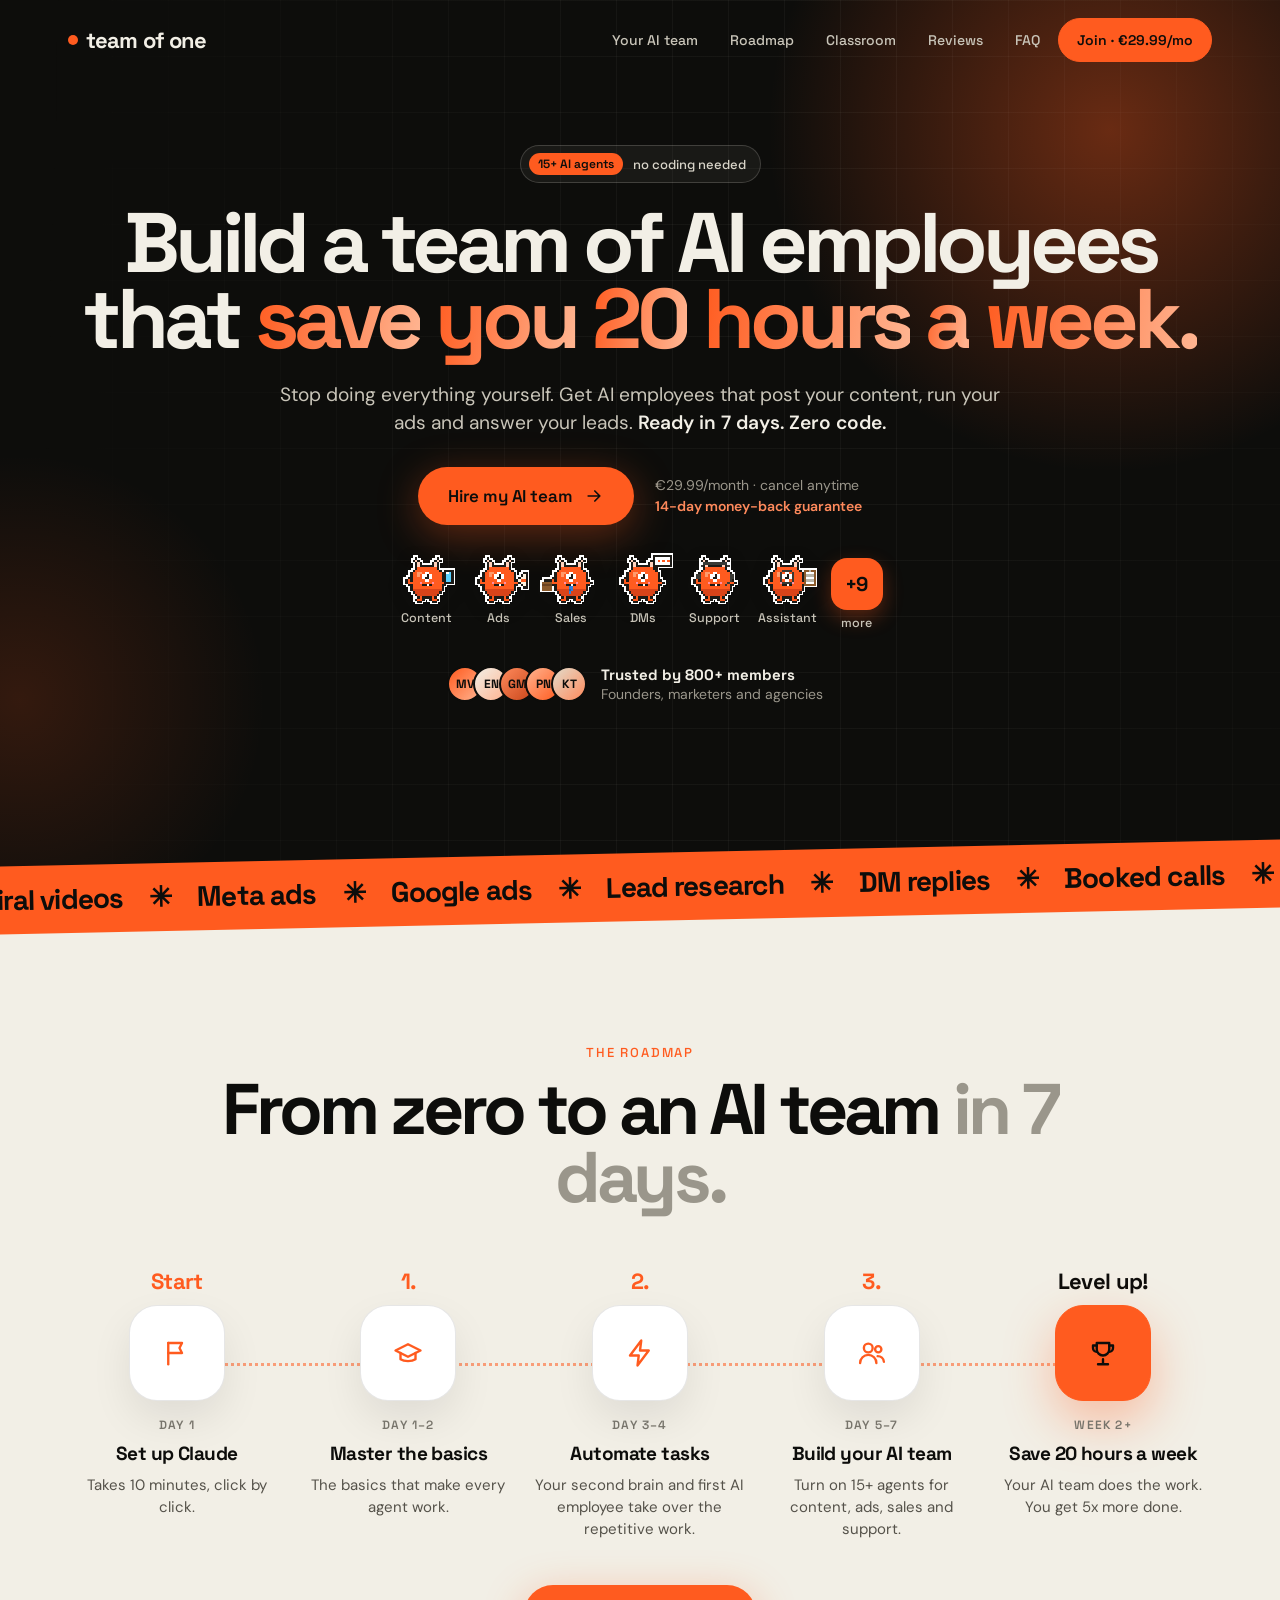
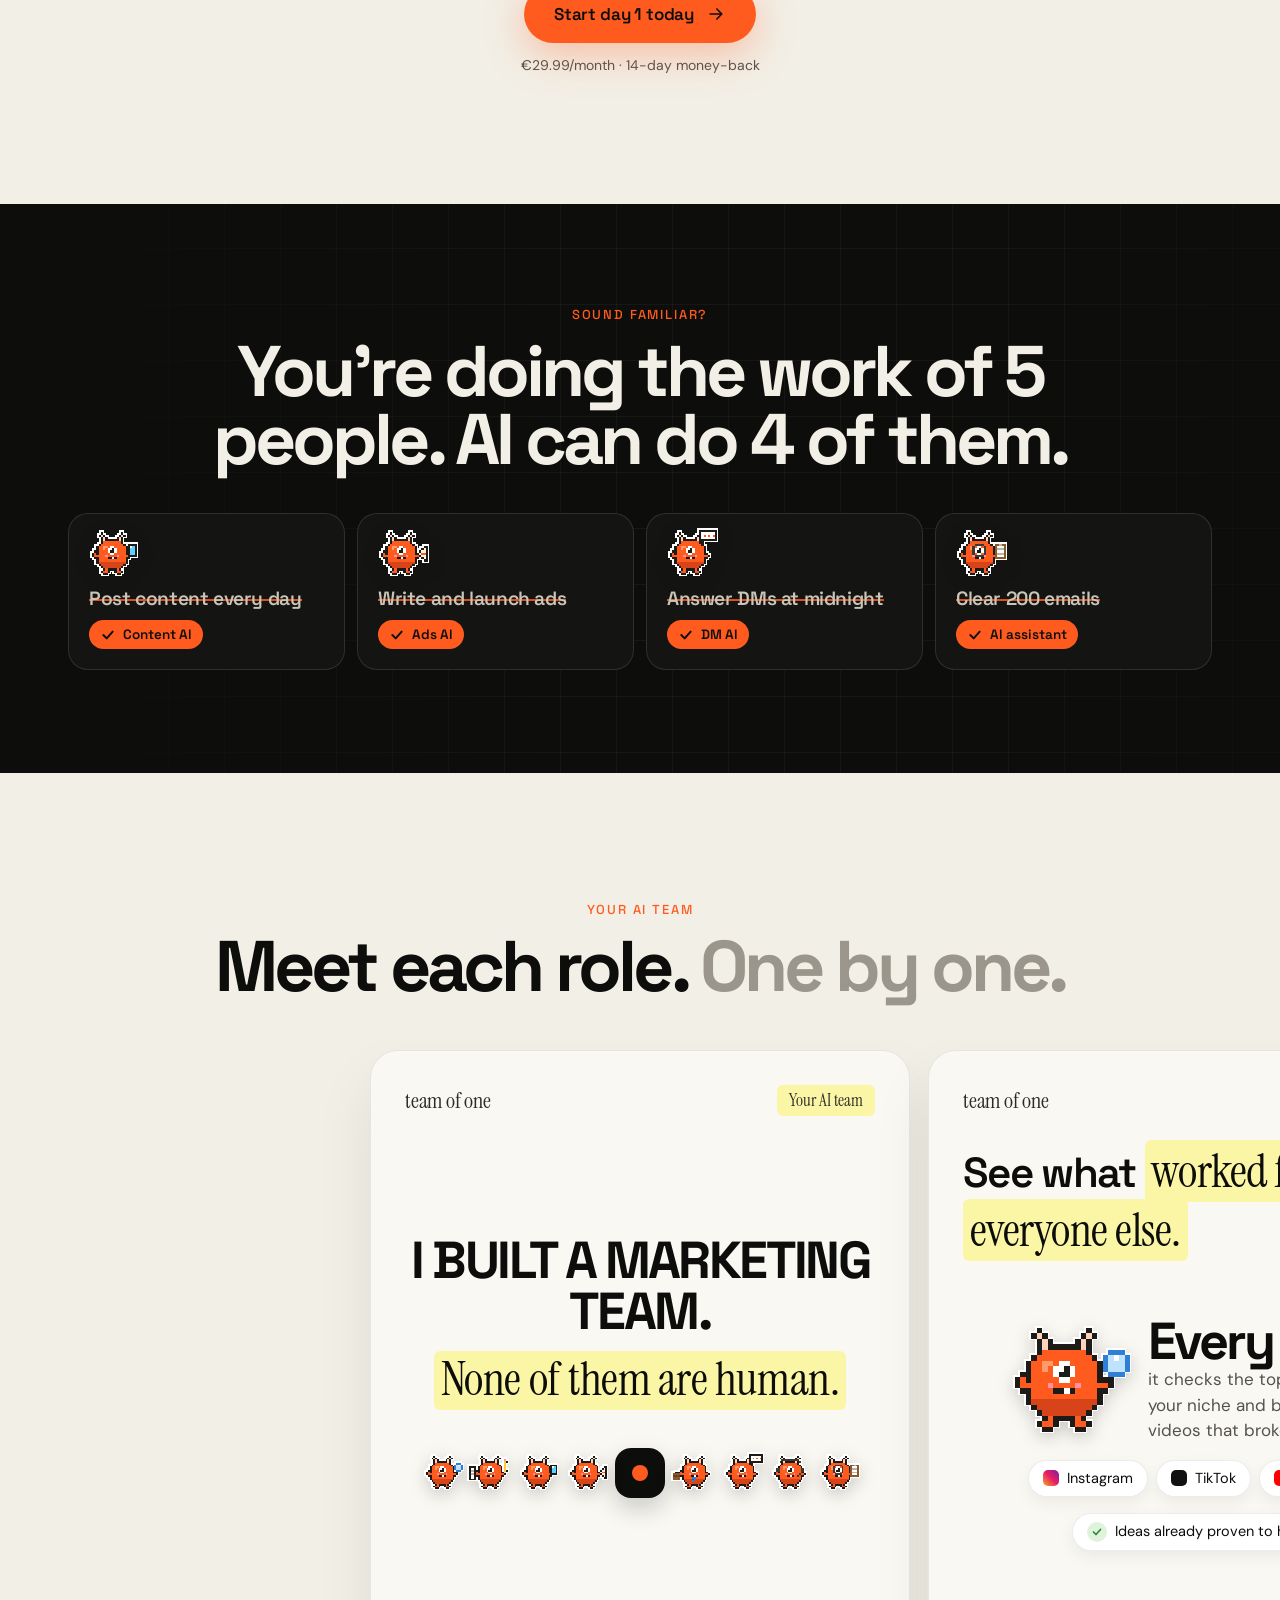
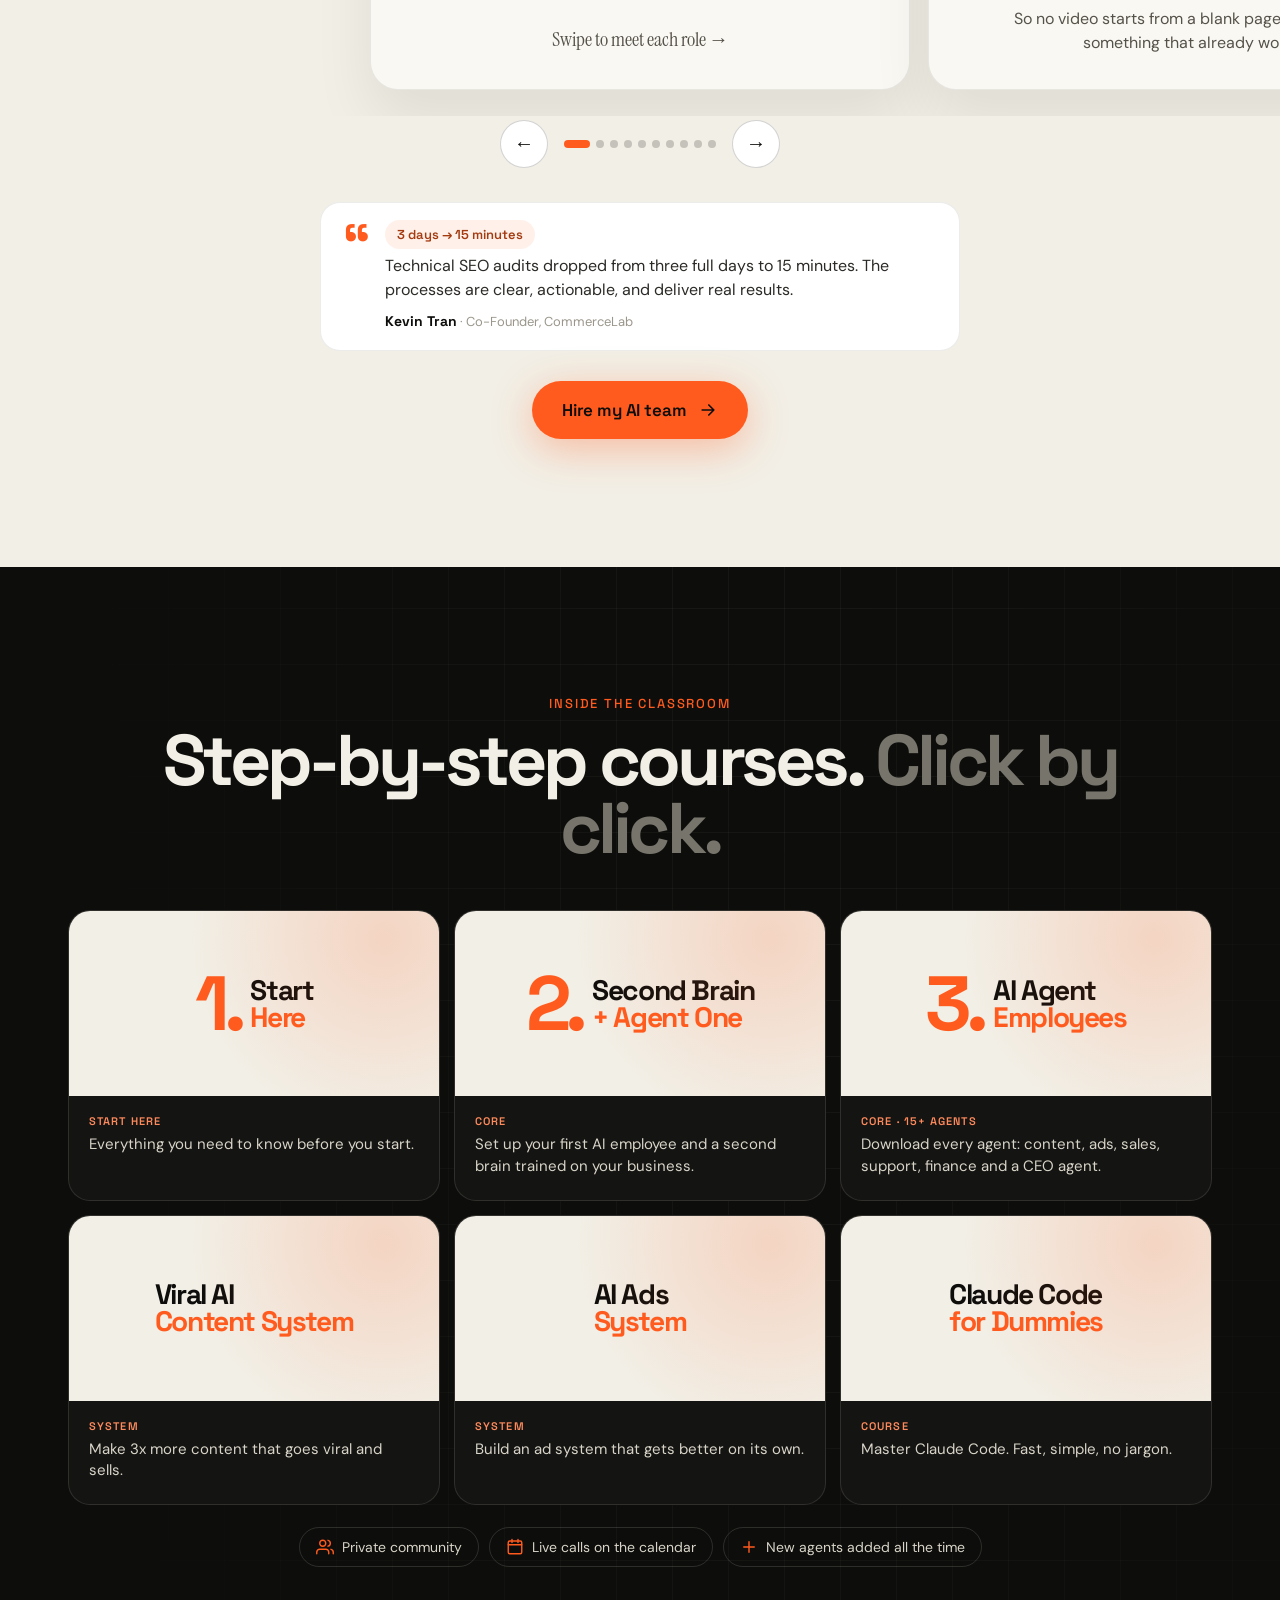
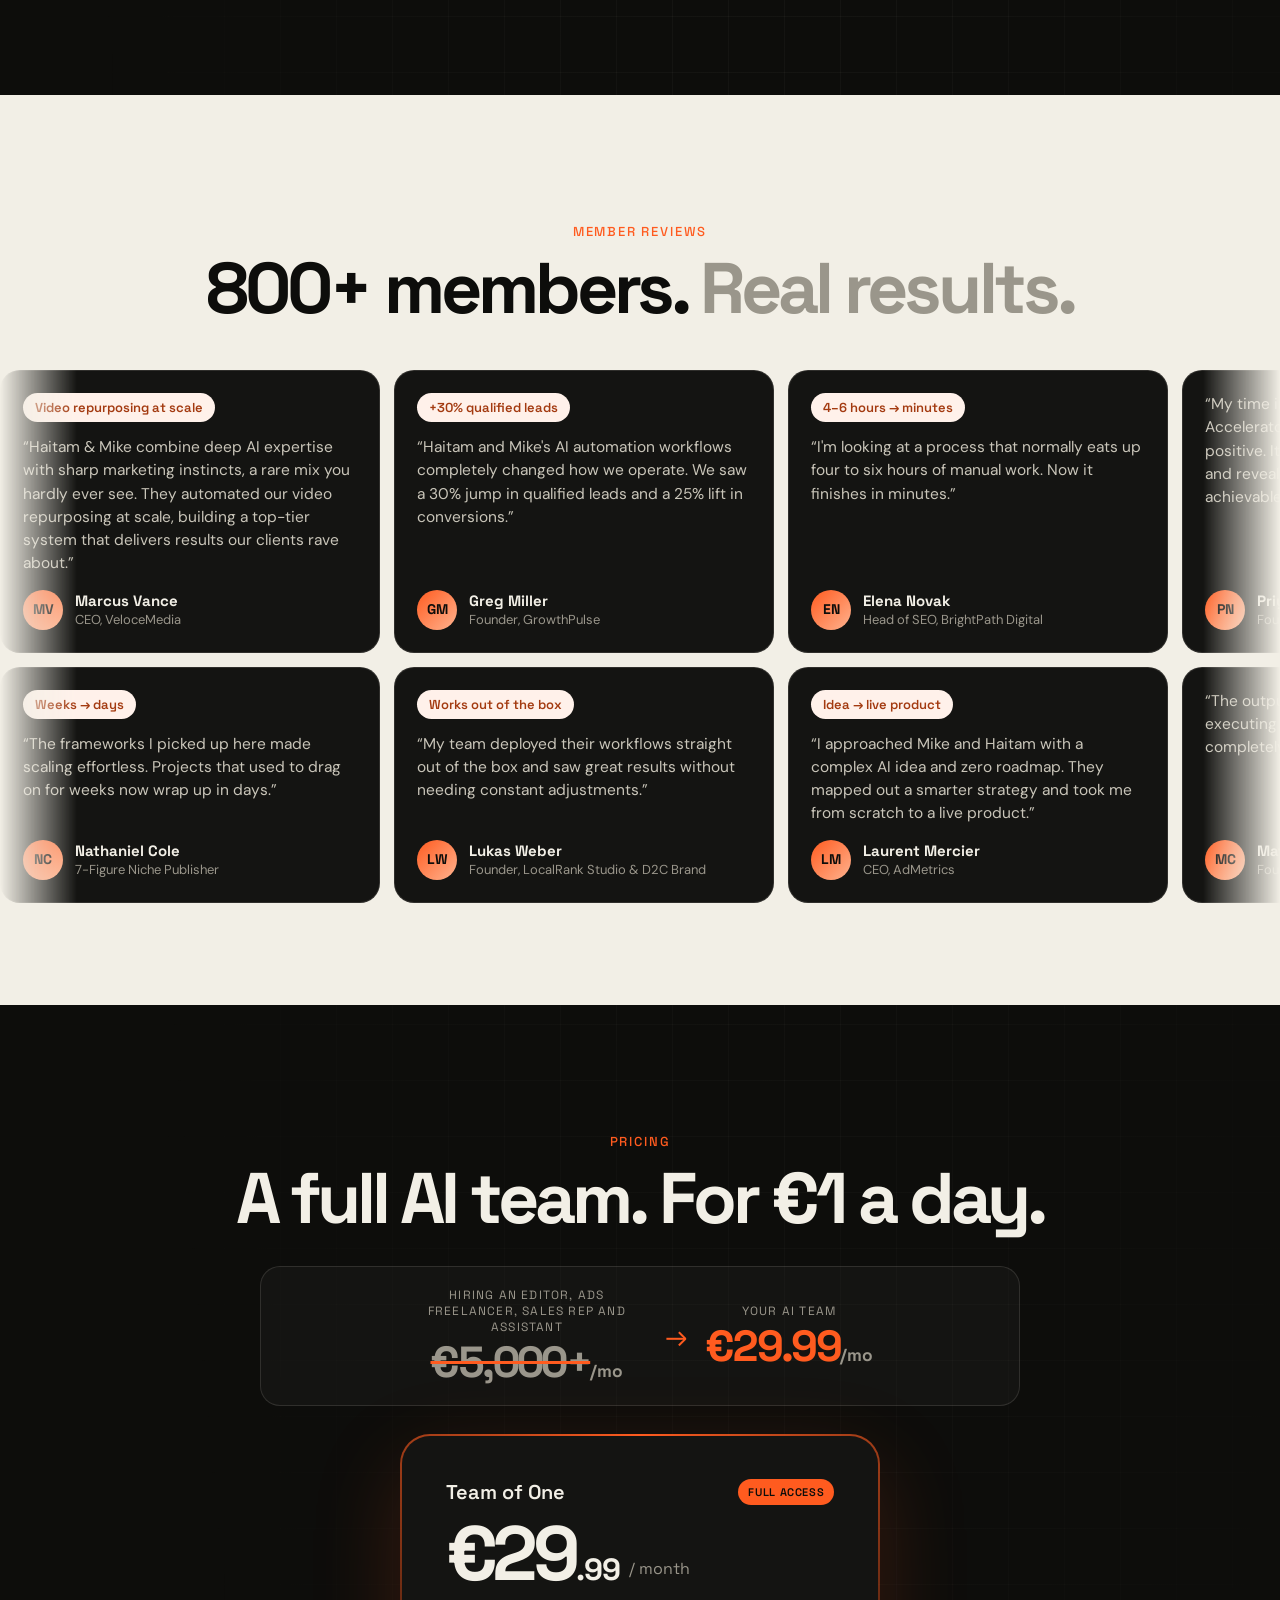
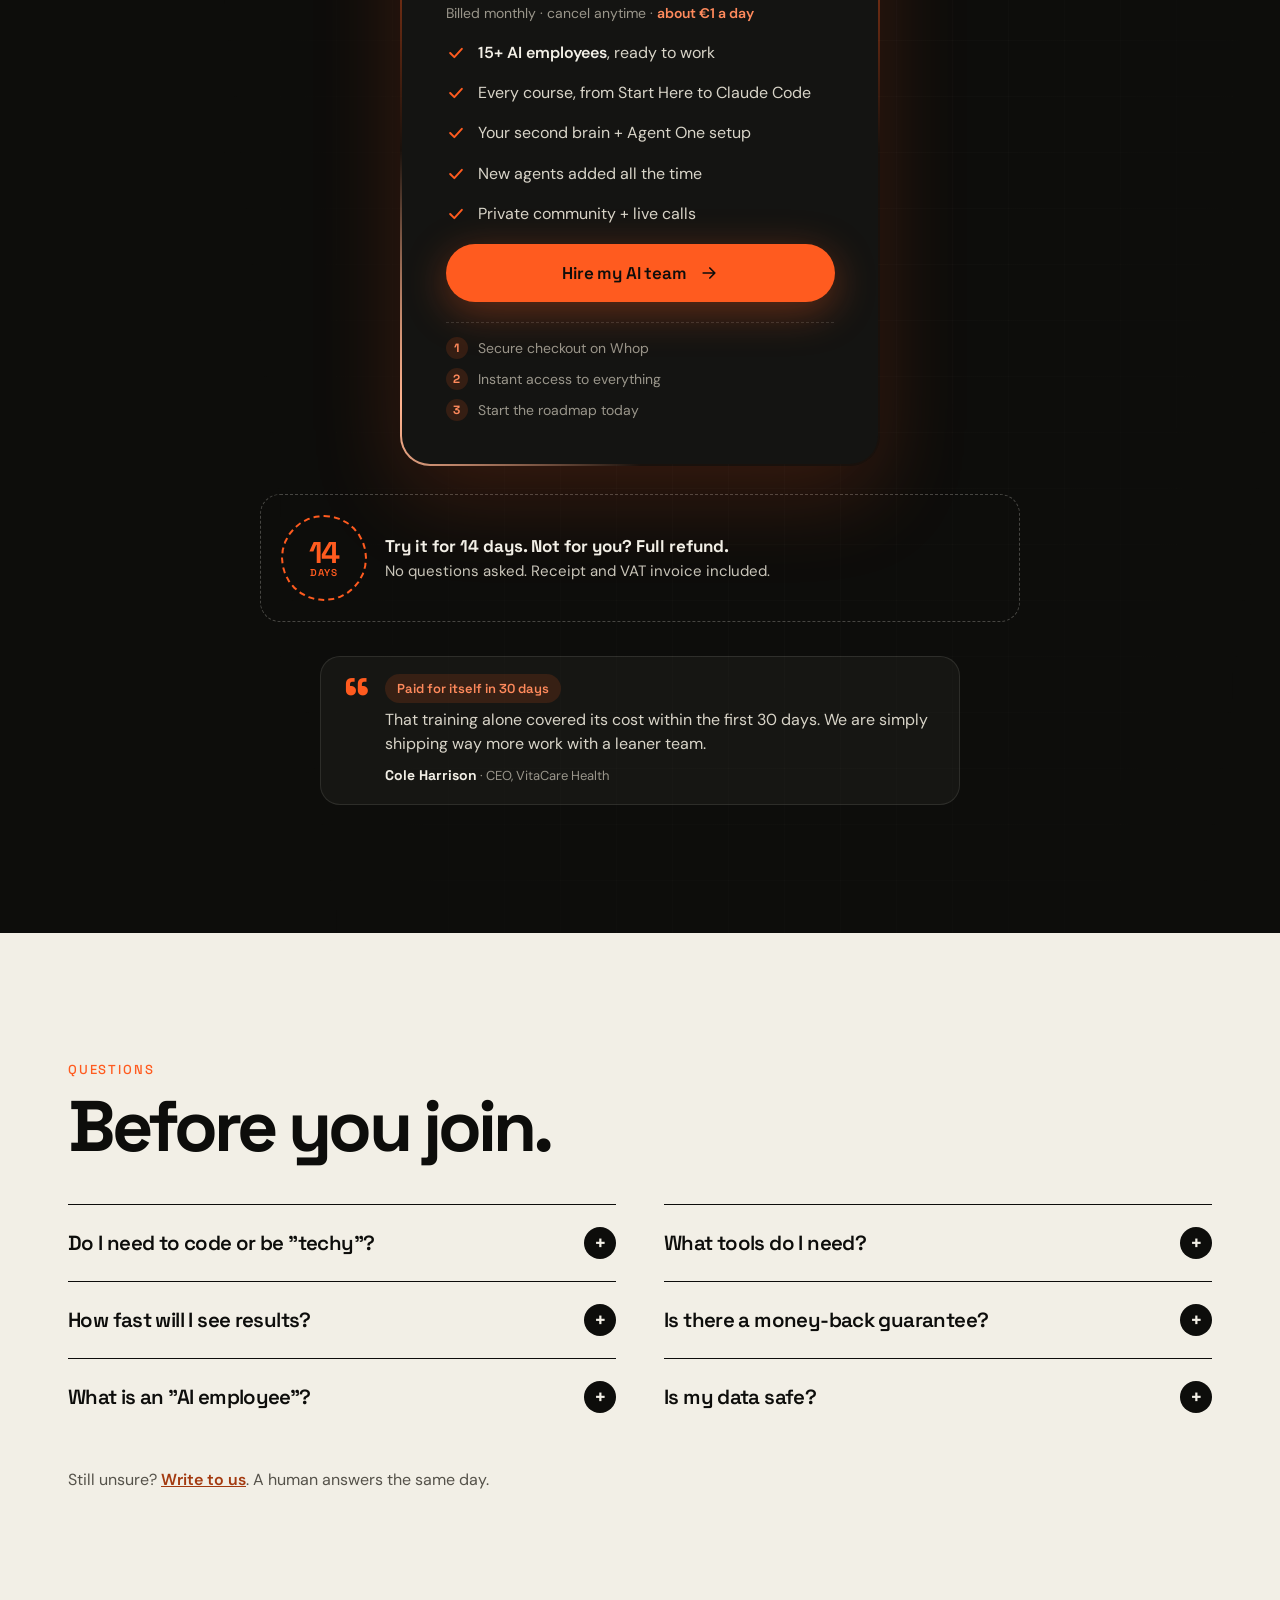
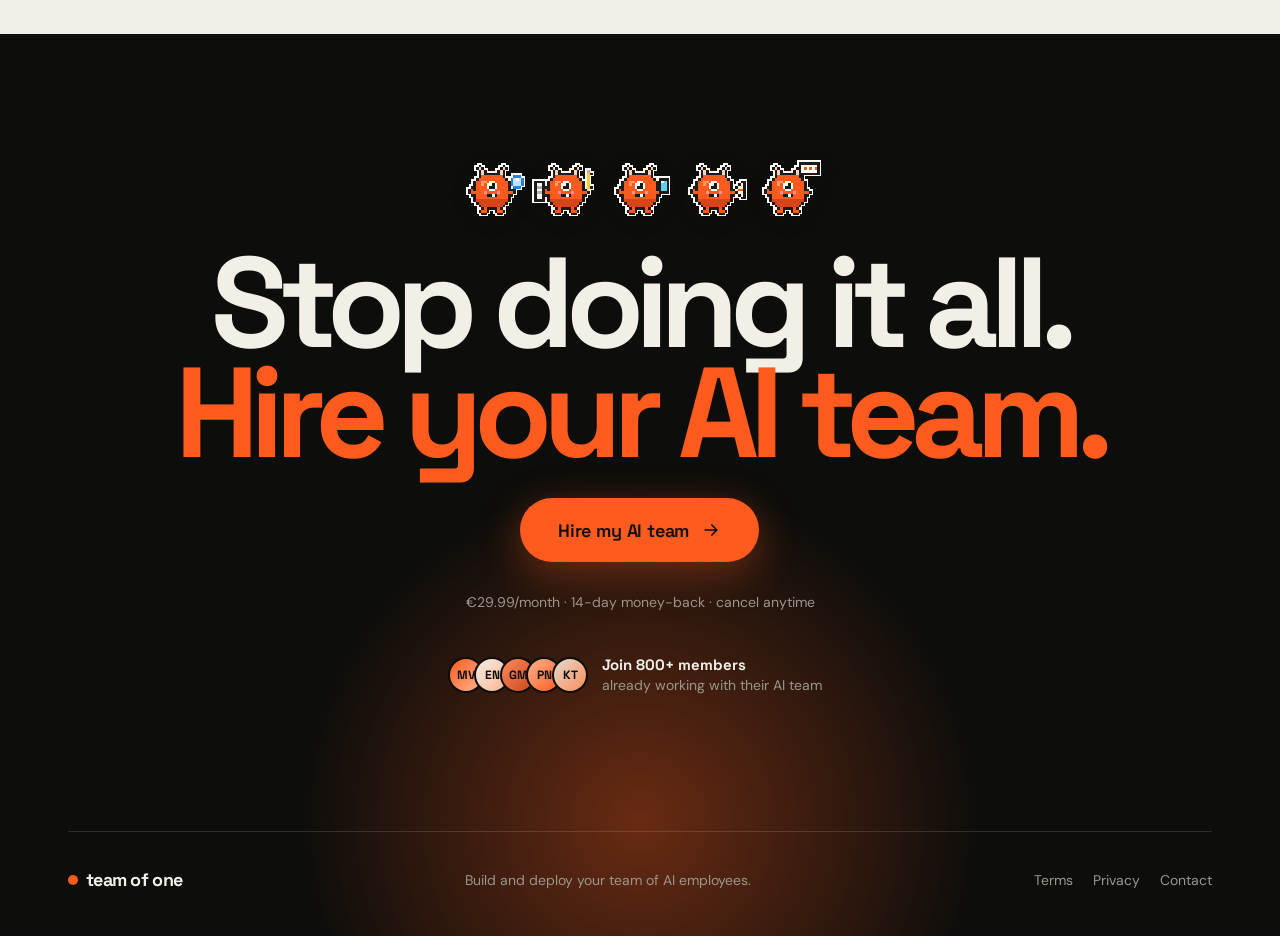
==== commit 920a19b3: "English version of the role carousel + monsters; original review quotes; outlined props; swipe nudge" ====
--- a/index.html
+++ b/index.html
@@ -1,36 +1,36 @@
 <!doctype html>
-<html lang="es">
+<html lang="en">
 <head>
 <meta charset="utf-8">
 <meta name="viewport" content="width=device-width, initial-scale=1, viewport-fit=cover">
-<title>Team of One · Monta tu equipo de empleados IA</title>
-<meta name="description" content="Monta un equipo de 15+ empleados IA que te ahorran 20 horas a la semana. Listo en 7 días, sin programar. 29,99 €/mes con garantía de 14 días.">
+<title>Team of One · Build your team of AI employees</title>
+<meta name="description" content="Build a team of 15+ AI employees that save you 20 hours a week. Ready in 7 days, no coding. €29.99/month with a 14-day money-back guarantee.">
 <link rel="canonical" href="https://teamofone.club/">
 <meta name="theme-color" content="#0d0d0b">
 <meta property="og:type" content="website">
-<meta property="og:locale" content="es_ES">
+<meta property="og:locale" content="en_US">
 <meta property="og:url" content="https://teamofone.club/">
-<meta property="og:title" content="Team of One · Monta tu equipo de empleados IA">
-<meta property="og:description" content="15+ empleados IA que te ahorran 20 horas a la semana. Listos en 7 días. Sin programar.">
+<meta property="og:title" content="Team of One · Build your team of AI employees">
+<meta property="og:description" content="15+ AI employees that save you 20 hours a week. Ready in 7 days. No coding.">
 <meta property="og:image" content="https://teamofone.club/og.png">
 <meta name="twitter:card" content="summary_large_image">
-<meta name="twitter:title" content="Team of One · Monta tu equipo de empleados IA">
-<meta name="twitter:description" content="15+ empleados IA que te ahorran 20 horas a la semana. Listos en 7 días. Sin programar.">
+<meta name="twitter:title" content="Team of One · Build your team of AI employees">
+<meta name="twitter:description" content="15+ AI employees that save you 20 hours a week. Ready in 7 days. No coding.">
 <meta name="twitter:image" content="https://teamofone.club/og.png">
 <link rel="icon" href="/favicon.svg" type="image/svg+xml">
 <link rel="preconnect" href="https://fonts.googleapis.com">
 <link rel="preconnect" href="https://fonts.gstatic.com" crossorigin>
 <link rel="stylesheet" href="https://fonts.googleapis.com/css2?family=DM+Sans:opsz,wght@9..40,400;9..40,500;9..40,700&family=Instrument+Serif&family=Space+Grotesk:wght@400;500;600;700&display=swap">
-<link rel="stylesheet" href="/styles.css?v=12">
+<link rel="stylesheet" href="/styles.css?v=13">
 <script>document.documentElement.classList.add('js')</script>
-<script type="application/ld+json">{"@context": "https://schema.org", "@type": "FAQPage", "mainEntity": [{"@type": "Question", "name": "¿Necesito saber programar o ser «techie»?", "acceptedAnswer": {"@type": "Answer", "text": "No. Todo va clic a clic, en vídeo. Si sabes mandar un email, sabes montar tu equipo IA."}}, {"@type": "Question", "name": "¿Cuándo veré resultados?", "acceptedAnswer": {"@type": "Answer", "text": "Tu primer empleado IA trabaja entre el día 3 y el 4. La mayoría tiene su equipo completo funcionando en menos de 7 días."}}, {"@type": "Question", "name": "¿Qué es un «empleado IA»?", "acceptedAnswer": {"@type": "Answer", "text": "Una IA configurada para hacer un trabajo concreto, como publicar contenido, escribir anuncios o contestar DMs. Le das las reglas una vez y lo hace cada día."}}, {"@type": "Question", "name": "¿Qué herramientas necesito?", "acceptedAnswer": {"@type": "Answer", "text": "Tu ordenador y una cuenta de Claude. En «Empieza aquí» te enseñamos qué plan elegir y cómo configurarlo."}}, {"@type": "Question", "name": "¿Hay garantía de devolución?", "acceptedAnswer": {"@type": "Answer", "text": "Sí. Pruébalo 14 días. ¿No es para ti? Te devolvemos el dinero, sin preguntas."}}, {"@type": "Question", "name": "¿Mis datos están seguros?", "acceptedAnswer": {"@type": "Answer", "text": "Tus agentes funcionan en tu propia cuenta de Claude. Nunca vemos tus archivos ni a tus clientes."}}]}</script>
-<script defer src="/app.js?v=12"></script>
+<script type="application/ld+json">{"@context": "https://schema.org", "@type": "FAQPage", "mainEntity": [{"@type": "Question", "name": "Do I need to code or be \"techy\"?", "acceptedAnswer": {"@type": "Answer", "text": "No. Everything is click by click, on video. If you can send an email, you can set up your AI team."}}, {"@type": "Question", "name": "How fast will I see results?", "acceptedAnswer": {"@type": "Answer", "text": "Your first AI employee is working by day 3 or 4. Most members have their full team running in under 7 days."}}, {"@type": "Question", "name": "What is an \"AI employee\"?", "acceptedAnswer": {"@type": "Answer", "text": "An AI set up to do one job for you, like posting content, writing ads or answering DMs. You give it the rules once. It does the work every day."}}, {"@type": "Question", "name": "What tools do I need?", "acceptedAnswer": {"@type": "Answer", "text": "Your computer and a Claude account. The Start Here course shows you exactly which plan to pick and how to set it up."}}, {"@type": "Question", "name": "Is there a money-back guarantee?", "acceptedAnswer": {"@type": "Answer", "text": "Yes. Try it for 14 days. Not for you? Full refund, no questions asked."}}, {"@type": "Question", "name": "Is my data safe?", "acceptedAnswer": {"@type": "Answer", "text": "Your agents run in your own Claude account. We never see your files or your customers."}}]}</script>
+<script defer src="/app.js?v=13"></script>
 <script>window.va = window.va || function () { (window.vaq = window.vaq || []).push(arguments); };</script>
 <script defer src="/_vercel/insights/script.js"></script>
 </head>
 <body>
-<svg width="0" height="0" style="position:absolute" aria-hidden="true" shape-rendering="crispEdges"><defs><symbol id="mon-research" viewBox="0 0 24 21"><rect x="7" y="1" width="1" height="1" fill="#1d1b17"/><rect x="16" y="1" width="1" height="1" fill="#1d1b17"/><rect x="6" y="2" width="1" height="1" fill="#1d1b17"/><rect x="7" y="2" width="1" height="1" fill="#ffd2bd"/><rect x="8" y="2" width="1" height="1" fill="#1d1b17"/><rect x="15" y="2" width="1" height="1" fill="#1d1b17"/><rect x="16" y="2" width="1" height="1" fill="#ffd2bd"/><rect x="17" y="2" width="1" height="1" fill="#1d1b17"/><rect x="7" y="3" width="1" height="1" fill="#1d1b17"/><rect x="8" y="3" width="1" height="1" fill="#ffd2bd"/><rect x="9" y="3" width="1" height="1" fill="#1d1b17"/><rect x="14" y="3" width="1" height="1" fill="#1d1b17"/><rect x="15" y="3" width="1" height="1" fill="#ffd2bd"/><rect x="16" y="3" width="1" height="1" fill="#1d1b17"/><rect x="7" y="4" width="1" height="1" fill="#1d1b17"/><rect x="8" y="4" width="1" height="1" fill="#ffd2bd"/><rect x="9" y="4" width="6" height="1" fill="#1d1b17"/><rect x="15" y="4" width="1" height="1" fill="#ffd2bd"/><rect x="16" y="4" width="1" height="1" fill="#1d1b17"/><rect x="7" y="5" width="1" height="1" fill="#1d1b17"/><rect x="8" y="5" width="8" height="1" fill="#ff5b1f"/><rect x="16" y="5" width="1" height="1" fill="#1d1b17"/><rect x="20" y="5" width="3" height="1" fill="#2f7fd8"/><rect x="6" y="6" width="1" height="1" fill="#1d1b17"/><rect x="7" y="6" width="10" height="1" fill="#ff5b1f"/><rect x="17" y="6" width="1" height="1" fill="#1d1b17"/><rect x="19" y="6" width="1" height="1" fill="#2f7fd8"/><rect x="20" y="6" width="1" height="1" fill="#bfe3ff"/><rect x="21" y="6" width="1" height="1" fill="#ffffff"/><rect x="22" y="6" width="1" height="1" fill="#bfe3ff"/><rect x="23" y="6" width="1" height="1" fill="#2f7fd8"/><rect x="5" y="7" width="1" height="1" fill="#1d1b17"/><rect x="6" y="7" width="2" height="1" fill="#ff5b1f"/><rect x="8" y="7" width="2" height="1" fill="#ff9a6b"/><rect x="10" y="7" width="1" height="1" fill="#ff5b1f"/><rect x="11" y="7" width="2" height="1" fill="#ffffff"/><rect x="13" y="7" width="5" height="1" fill="#ff5b1f"/><rect x="18" y="7" width="1" height="1" fill="#1d1b17"/><rect x="19" y="7" width="1" height="1" fill="#2f7fd8"/><rect x="20" y="7" width="3" height="1" fill="#bfe3ff"/><rect x="23" y="7" width="1" height="1" fill="#2f7fd8"/><rect x="5" y="8" width="1" height="1" fill="#1d1b17"/><rect x="6" y="8" width="2" height="1" fill="#ff5b1f"/><rect x="8" y="8" width="1" height="1" fill="#ff9a6b"/><rect x="9" y="8" width="1" height="1" fill="#ff5b1f"/><rect x="10" y="8" width="2" height="1" fill="#ffffff"/><rect x="12" y="8" width="1" height="1" fill="#1d1b17"/><rect x="13" y="8" width="1" height="1" fill="#ffffff"/><rect x="14" y="8" width="4" height="1" fill="#ff5b1f"/><rect x="18" y="8" width="1" height="1" fill="#1d1b17"/><rect x="19" y="8" width="1" height="1" fill="#2f7fd8"/><rect x="20" y="8" width="3" height="1" fill="#bfe3ff"/><rect x="23" y="8" width="1" height="1" fill="#2f7fd8"/><rect x="4" y="9" width="2" height="1" fill="#1d1b17"/><rect x="6" y="9" width="4" height="1" fill="#ff5b1f"/><rect x="10" y="9" width="1" height="1" fill="#ffffff"/><rect x="11" y="9" width="2" height="1" fill="#1d1b17"/><rect x="13" y="9" width="1" height="1" fill="#ffffff"/><rect x="14" y="9" width="4" height="1" fill="#ff5b1f"/><rect x="18" y="9" width="1" height="1" fill="#1d1b17"/><rect x="20" y="9" width="3" height="1" fill="#2f7fd8"/><rect x="3" y="10" width="1" height="1" fill="#1d1b17"/><rect x="4" y="10" width="1" height="1" fill="#ff5b1f"/><rect x="5" y="10" width="1" height="1" fill="#1d1b17"/><rect x="6" y="10" width="5" height="1" fill="#ff5b1f"/><rect x="11" y="10" width="2" height="1" fill="#ffffff"/><rect x="13" y="10" width="5" height="1" fill="#ff5b1f"/><rect x="18" y="10" width="3" height="1" fill="#1d1b17"/><rect x="3" y="11" width="1" height="1" fill="#1d1b17"/><rect x="4" y="11" width="5" height="1" fill="#ff5b1f"/><rect x="9" y="11" width="1" height="1" fill="#ff8fa3"/><rect x="10" y="11" width="4" height="1" fill="#ff5b1f"/><rect x="14" y="11" width="1" height="1" fill="#ff8fa3"/><rect x="15" y="11" width="5" height="1" fill="#ff5b1f"/><rect x="20" y="11" width="1" height="1" fill="#1d1b17"/><rect x="4" y="12" width="2" height="1" fill="#1d1b17"/><rect x="6" y="12" width="4" height="1" fill="#ff5b1f"/><rect x="10" y="12" width="2" height="1" fill="#1d1b17"/><rect x="12" y="12" width="1" height="1" fill="#ffffff"/><rect x="13" y="12" width="1" height="1" fill="#1d1b17"/><rect x="14" y="12" width="4" height="1" fill="#ff5b1f"/><rect x="18" y="12" width="2" height="1" fill="#1d1b17"/><rect x="5" y="13" width="1" height="1" fill="#1d1b17"/><rect x="6" y="13" width="12" height="1" fill="#ff5b1f"/><rect x="18" y="13" width="1" height="1" fill="#1d1b17"/><rect x="5" y="14" width="1" height="1" fill="#1d1b17"/><rect x="6" y="14" width="12" height="1" fill="#d8441a"/><rect x="18" y="14" width="1" height="1" fill="#1d1b17"/><rect x="6" y="15" width="1" height="1" fill="#1d1b17"/><rect x="7" y="15" width="10" height="1" fill="#d8441a"/><rect x="17" y="15" width="1" height="1" fill="#1d1b17"/><rect x="7" y="16" width="1" height="1" fill="#1d1b17"/><rect x="8" y="16" width="8" height="1" fill="#d8441a"/><rect x="16" y="16" width="1" height="1" fill="#1d1b17"/><rect x="8" y="17" width="1" height="1" fill="#1d1b17"/><rect x="9" y="17" width="1" height="1" fill="#ff5b1f"/><rect x="10" y="17" width="4" height="1" fill="#1d1b17"/><rect x="14" y="17" width="1" height="1" fill="#ff5b1f"/><rect x="15" y="17" width="1" height="1" fill="#1d1b17"/><rect x="7" y="18" width="1" height="1" fill="#1d1b17"/><rect x="8" y="18" width="2" height="1" fill="#ff5b1f"/><rect x="10" y="18" width="1" height="1" fill="#1d1b17"/><rect x="13" y="18" width="1" height="1" fill="#1d1b17"/><rect x="14" y="18" width="2" height="1" fill="#ff5b1f"/><rect x="16" y="18" width="1" height="1" fill="#1d1b17"/><rect x="8" y="19" width="2" height="1" fill="#1d1b17"/><rect x="14" y="19" width="2" height="1" fill="#1d1b17"/></symbol><symbol id="mon-writer" viewBox="0 0 24 21"><rect x="7" y="1" width="1" height="1" fill="#1d1b17"/><rect x="16" y="1" width="1" height="1" fill="#1d1b17"/><rect x="6" y="2" width="1" height="1" fill="#1d1b17"/><rect x="7" y="2" width="1" height="1" fill="#ffd2bd"/><rect x="8" y="2" width="1" height="1" fill="#1d1b17"/><rect x="15" y="2" width="1" height="1" fill="#1d1b17"/><rect x="16" y="2" width="1" height="1" fill="#ffd2bd"/><rect x="17" y="2" width="1" height="1" fill="#1d1b17"/><rect x="7" y="3" width="1" height="1" fill="#1d1b17"/><rect x="8" y="3" width="1" height="1" fill="#ffd2bd"/><rect x="9" y="3" width="1" height="1" fill="#1d1b17"/><rect x="14" y="3" width="1" height="1" fill="#1d1b17"/><rect x="15" y="3" width="1" height="1" fill="#ffd2bd"/><rect x="16" y="3" width="1" height="1" fill="#1d1b17"/><rect x="20" y="3" width="1" height="1" fill="#ff8fa3"/><rect x="7" y="4" width="1" height="1" fill="#1d1b17"/><rect x="8" y="4" width="1" height="1" fill="#ffd2bd"/><rect x="9" y="4" width="6" height="1" fill="#1d1b17"/><rect x="15" y="4" width="1" height="1" fill="#ffd2bd"/><rect x="16" y="4" width="1" height="1" fill="#1d1b17"/><rect x="20" y="4" width="1" height="1" fill="#ffcc33"/><rect x="21" y="4" width="1" height="1" fill="#1d1b17"/><rect x="7" y="5" width="1" height="1" fill="#1d1b17"/><rect x="8" y="5" width="8" height="1" fill="#ff5b1f"/><rect x="16" y="5" width="1" height="1" fill="#1d1b17"/><rect x="20" y="5" width="1" height="1" fill="#ffcc33"/><rect x="6" y="6" width="1" height="1" fill="#1d1b17"/><rect x="7" y="6" width="10" height="1" fill="#ff5b1f"/><rect x="17" y="6" width="1" height="1" fill="#1d1b17"/><rect x="20" y="6" width="1" height="1" fill="#ffcc33"/><rect x="5" y="7" width="1" height="1" fill="#1d1b17"/><rect x="6" y="7" width="2" height="1" fill="#ff5b1f"/><rect x="8" y="7" width="2" height="1" fill="#ff9a6b"/><rect x="10" y="7" width="1" height="1" fill="#ff5b1f"/><rect x="11" y="7" width="2" height="1" fill="#ffffff"/><rect x="13" y="7" width="5" height="1" fill="#ff5b1f"/><rect x="18" y="7" width="1" height="1" fill="#1d1b17"/><rect x="20" y="7" width="1" height="1" fill="#ffcc33"/><rect x="0" y="8" width="4" height="1" fill="#ffffff"/><rect x="5" y="8" width="1" height="1" fill="#1d1b17"/><rect x="6" y="8" width="2" height="1" fill="#ff5b1f"/><rect x="8" y="8" width="1" height="1" fill="#ff9a6b"/><rect x="9" y="8" width="1" height="1" fill="#ff5b1f"/><rect x="10" y="8" width="2" height="1" fill="#ffffff"/><rect x="12" y="8" width="1" height="1" fill="#1d1b17"/><rect x="13" y="8" width="1" height="1" fill="#ffffff"/><rect x="14" y="8" width="4" height="1" fill="#ff5b1f"/><rect x="18" y="8" width="1" height="1" fill="#1d1b17"/><rect x="20" y="8" width="1" height="1" fill="#ffcc33"/><rect x="0" y="9" width="1" height="1" fill="#ffffff"/><rect x="1" y="9" width="2" height="1" fill="#b8b4a8"/><rect x="3" y="9" width="1" height="1" fill="#ffffff"/><rect x="4" y="9" width="2" height="1" fill="#1d1b17"/><rect x="6" y="9" width="4" height="1" fill="#ff5b1f"/><rect x="10" y="9" width="1" height="1" fill="#ffffff"/><rect x="11" y="9" width="2" height="1" fill="#1d1b17"/><rect x="13" y="9" width="1" height="1" fill="#ffffff"/><rect x="14" y="9" width="4" height="1" fill="#ff5b1f"/><rect x="18" y="9" width="1" height="1" fill="#1d1b17"/><rect x="20" y="9" width="1" height="1" fill="#ffcc33"/><rect x="21" y="9" width="1" height="1" fill="#1d1b17"/><rect x="0" y="10" width="4" height="1" fill="#ffffff"/><rect x="4" y="10" width="1" height="1" fill="#ff5b1f"/><rect x="5" y="10" width="1" height="1" fill="#1d1b17"/><rect x="6" y="10" width="5" height="1" fill="#ff5b1f"/><rect x="11" y="10" width="2" height="1" fill="#ffffff"/><rect x="13" y="10" width="5" height="1" fill="#ff5b1f"/><rect x="18" y="10" width="2" height="1" fill="#1d1b17"/><rect x="20" y="10" width="1" height="1" fill="#f5deb3"/><rect x="0" y="11" width="1" height="1" fill="#ffffff"/><rect x="1" y="11" width="2" height="1" fill="#b8b4a8"/><rect x="3" y="11" width="1" height="1" fill="#ffffff"/><rect x="4" y="11" width="5" height="1" fill="#ff5b1f"/><rect x="9" y="11" width="1" height="1" fill="#ff8fa3"/><rect x="10" y="11" width="4" height="1" fill="#ff5b1f"/><rect x="14" y="11" width="1" height="1" fill="#ff8fa3"/><rect x="15" y="11" width="5" height="1" fill="#ff5b1f"/><rect x="20" y="11" width="1" height="1" fill="#1d1b17"/><rect x="0" y="12" width="4" height="1" fill="#ffffff"/><rect x="4" y="12" width="2" height="1" fill="#1d1b17"/><rect x="6" y="12" width="4" height="1" fill="#ff5b1f"/><rect x="10" y="12" width="2" height="1" fill="#1d1b17"/><rect x="12" y="12" width="1" height="1" fill="#ffffff"/><rect x="13" y="12" width="1" height="1" fill="#1d1b17"/><rect x="14" y="12" width="4" height="1" fill="#ff5b1f"/><rect x="18" y="12" width="2" height="1" fill="#1d1b17"/><rect x="0" y="13" width="4" height="1" fill="#ffffff"/><rect x="5" y="13" width="1" height="1" fill="#1d1b17"/><rect x="6" y="13" width="12" height="1" fill="#ff5b1f"/><rect x="18" y="13" width="1" height="1" fill="#1d1b17"/><rect x="5" y="14" width="1" height="1" fill="#1d1b17"/><rect x="6" y="14" width="12" height="1" fill="#d8441a"/><rect x="18" y="14" width="1" height="1" fill="#1d1b17"/><rect x="6" y="15" width="1" height="1" fill="#1d1b17"/><rect x="7" y="15" width="10" height="1" fill="#d8441a"/><rect x="17" y="15" width="1" height="1" fill="#1d1b17"/><rect x="7" y="16" width="1" height="1" fill="#1d1b17"/><rect x="8" y="16" width="8" height="1" fill="#d8441a"/><rect x="16" y="16" width="1" height="1" fill="#1d1b17"/><rect x="8" y="17" width="1" height="1" fill="#1d1b17"/><rect x="9" y="17" width="1" height="1" fill="#ff5b1f"/><rect x="10" y="17" width="4" height="1" fill="#1d1b17"/><rect x="14" y="17" width="1" height="1" fill="#ff5b1f"/><rect x="15" y="17" width="1" height="1" fill="#1d1b17"/><rect x="7" y="18" width="1" height="1" fill="#1d1b17"/><rect x="8" y="18" width="2" height="1" fill="#ff5b1f"/><rect x="10" y="18" width="1" height="1" fill="#1d1b17"/><rect x="13" y="18" width="1" height="1" fill="#1d1b17"/><rect x="14" y="18" width="2" height="1" fill="#ff5b1f"/><rect x="16" y="18" width="1" height="1" fill="#1d1b17"/><rect x="8" y="19" width="2" height="1" fill="#1d1b17"/><rect x="14" y="19" width="2" height="1" fill="#1d1b17"/></symbol><symbol id="mon-editor" viewBox="0 0 24 21"><rect x="7" y="1" width="1" height="1" fill="#1d1b17"/><rect x="16" y="1" width="1" height="1" fill="#1d1b17"/><rect x="6" y="2" width="1" height="1" fill="#1d1b17"/><rect x="7" y="2" width="1" height="1" fill="#ffd2bd"/><rect x="8" y="2" width="1" height="1" fill="#1d1b17"/><rect x="15" y="2" width="1" height="1" fill="#1d1b17"/><rect x="16" y="2" width="1" height="1" fill="#ffd2bd"/><rect x="17" y="2" width="1" height="1" fill="#1d1b17"/><rect x="7" y="3" width="1" height="1" fill="#1d1b17"/><rect x="8" y="3" width="1" height="1" fill="#ffd2bd"/><rect x="9" y="3" width="1" height="1" fill="#1d1b17"/><rect x="14" y="3" width="1" height="1" fill="#1d1b17"/><rect x="15" y="3" width="1" height="1" fill="#ffd2bd"/><rect x="16" y="3" width="1" height="1" fill="#1d1b17"/><rect x="7" y="4" width="1" height="1" fill="#1d1b17"/><rect x="8" y="4" width="1" height="1" fill="#ffd2bd"/><rect x="9" y="4" width="6" height="1" fill="#1d1b17"/><rect x="15" y="4" width="1" height="1" fill="#ffd2bd"/><rect x="16" y="4" width="1" height="1" fill="#1d1b17"/><rect x="7" y="5" width="1" height="1" fill="#1d1b17"/><rect x="8" y="5" width="8" height="1" fill="#ff5b1f"/><rect x="16" y="5" width="1" height="1" fill="#1d1b17"/><rect x="6" y="6" width="1" height="1" fill="#1d1b17"/><rect x="7" y="6" width="10" height="1" fill="#ff5b1f"/><rect x="17" y="6" width="1" height="1" fill="#1d1b17"/><rect x="19" y="6" width="4" height="1" fill="#1d1b17"/><rect x="5" y="7" width="1" height="1" fill="#1d1b17"/><rect x="6" y="7" width="2" height="1" fill="#ff5b1f"/><rect x="8" y="7" width="2" height="1" fill="#ff9a6b"/><rect x="10" y="7" width="1" height="1" fill="#ff5b1f"/><rect x="11" y="7" width="2" height="1" fill="#ffffff"/><rect x="13" y="7" width="5" height="1" fill="#ff5b1f"/><rect x="18" y="7" width="2" height="1" fill="#1d1b17"/><rect x="20" y="7" width="1" height="1" fill="#ffffff"/><rect x="21" y="7" width="1" height="1" fill="#5ad1ff"/><rect x="22" y="7" width="1" height="1" fill="#1d1b17"/><rect x="5" y="8" width="1" height="1" fill="#1d1b17"/><rect x="6" y="8" width="2" height="1" fill="#ff5b1f"/><rect x="8" y="8" width="1" height="1" fill="#ff9a6b"/><rect x="9" y="8" width="1" height="1" fill="#ff5b1f"/><rect x="10" y="8" width="2" height="1" fill="#ffffff"/><rect x="12" y="8" width="1" height="1" fill="#1d1b17"/><rect x="13" y="8" width="1" height="1" fill="#ffffff"/><rect x="14" y="8" width="4" height="1" fill="#ff5b1f"/><rect x="18" y="8" width="2" height="1" fill="#1d1b17"/><rect x="20" y="8" width="2" height="1" fill="#5ad1ff"/><rect x="22" y="8" width="1" height="1" fill="#1d1b17"/><rect x="4" y="9" width="2" height="1" fill="#1d1b17"/><rect x="6" y="9" width="4" height="1" fill="#ff5b1f"/><rect x="10" y="9" width="1" height="1" fill="#ffffff"/><rect x="11" y="9" width="2" height="1" fill="#1d1b17"/><rect x="13" y="9" width="1" height="1" fill="#ffffff"/><rect x="14" y="9" width="4" height="1" fill="#ff5b1f"/><rect x="18" y="9" width="2" height="1" fill="#1d1b17"/><rect x="20" y="9" width="2" height="1" fill="#5ad1ff"/><rect x="22" y="9" width="1" height="1" fill="#1d1b17"/><rect x="3" y="10" width="1" height="1" fill="#1d1b17"/><rect x="4" y="10" width="1" height="1" fill="#ff5b1f"/><rect x="5" y="10" width="1" height="1" fill="#1d1b17"/><rect x="6" y="10" width="5" height="1" fill="#ff5b1f"/><rect x="11" y="10" width="2" height="1" fill="#ffffff"/><rect x="13" y="10" width="5" height="1" fill="#ff5b1f"/><rect x="18" y="10" width="2" height="1" fill="#1d1b17"/><rect x="20" y="10" width="2" height="1" fill="#5ad1ff"/><rect x="22" y="10" width="1" height="1" fill="#1d1b17"/><rect x="3" y="11" width="1" height="1" fill="#1d1b17"/><rect x="4" y="11" width="5" height="1" fill="#ff5b1f"/><rect x="9" y="11" width="1" height="1" fill="#ff8fa3"/><rect x="10" y="11" width="4" height="1" fill="#ff5b1f"/><rect x="14" y="11" width="1" height="1" fill="#ff8fa3"/><rect x="15" y="11" width="4" height="1" fill="#ff5b1f"/><rect x="19" y="11" width="4" height="1" fill="#1d1b17"/><rect x="4" y="12" width="2" height="1" fill="#1d1b17"/><rect x="6" y="12" width="4" height="1" fill="#ff5b1f"/><rect x="10" y="12" width="2" height="1" fill="#1d1b17"/><rect x="12" y="12" width="1" height="1" fill="#ffffff"/><rect x="13" y="12" width="1" height="1" fill="#1d1b17"/><rect x="14" y="12" width="4" height="1" fill="#ff5b1f"/><rect x="18" y="12" width="2" height="1" fill="#1d1b17"/><rect x="5" y="13" width="1" height="1" fill="#1d1b17"/><rect x="6" y="13" width="12" height="1" fill="#ff5b1f"/><rect x="18" y="13" width="1" height="1" fill="#1d1b17"/><rect x="5" y="14" width="1" height="1" fill="#1d1b17"/><rect x="6" y="14" width="12" height="1" fill="#d8441a"/><rect x="18" y="14" width="1" height="1" fill="#1d1b17"/><rect x="6" y="15" width="1" height="1" fill="#1d1b17"/><rect x="7" y="15" width="10" height="1" fill="#d8441a"/><rect x="17" y="15" width="1" height="1" fill="#1d1b17"/><rect x="7" y="16" width="1" height="1" fill="#1d1b17"/><rect x="8" y="16" width="8" height="1" fill="#d8441a"/><rect x="16" y="16" width="1" height="1" fill="#1d1b17"/><rect x="8" y="17" width="1" height="1" fill="#1d1b17"/><rect x="9" y="17" width="1" height="1" fill="#ff5b1f"/><rect x="10" y="17" width="4" height="1" fill="#1d1b17"/><rect x="14" y="17" width="1" height="1" fill="#ff5b1f"/><rect x="15" y="17" width="1" height="1" fill="#1d1b17"/><rect x="7" y="18" width="1" height="1" fill="#1d1b17"/><rect x="8" y="18" width="2" height="1" fill="#ff5b1f"/><rect x="10" y="18" width="1" height="1" fill="#1d1b17"/><rect x="13" y="18" width="1" height="1" fill="#1d1b17"/><rect x="14" y="18" width="2" height="1" fill="#ff5b1f"/><rect x="16" y="18" width="1" height="1" fill="#1d1b17"/><rect x="8" y="19" width="2" height="1" fill="#1d1b17"/><rect x="14" y="19" width="2" height="1" fill="#1d1b17"/></symbol><symbol id="mon-ads" viewBox="0 0 24 21"><rect x="7" y="1" width="1" height="1" fill="#1d1b17"/><rect x="16" y="1" width="1" height="1" fill="#1d1b17"/><rect x="6" y="2" width="1" height="1" fill="#1d1b17"/><rect x="7" y="2" width="1" height="1" fill="#ffd2bd"/><rect x="8" y="2" width="1" height="1" fill="#1d1b17"/><rect x="15" y="2" width="1" height="1" fill="#1d1b17"/><rect x="16" y="2" width="1" height="1" fill="#ffd2bd"/><rect x="17" y="2" width="1" height="1" fill="#1d1b17"/><rect x="7" y="3" width="1" height="1" fill="#1d1b17"/><rect x="8" y="3" width="1" height="1" fill="#ffd2bd"/><rect x="9" y="3" width="1" height="1" fill="#1d1b17"/><rect x="14" y="3" width="1" height="1" fill="#1d1b17"/><rect x="15" y="3" width="1" height="1" fill="#ffd2bd"/><rect x="16" y="3" width="1" height="1" fill="#1d1b17"/><rect x="7" y="4" width="1" height="1" fill="#1d1b17"/><rect x="8" y="4" width="1" height="1" fill="#ffd2bd"/><rect x="9" y="4" width="6" height="1" fill="#1d1b17"/><rect x="15" y="4" width="1" height="1" fill="#ffd2bd"/><rect x="16" y="4" width="1" height="1" fill="#1d1b17"/><rect x="7" y="5" width="1" height="1" fill="#1d1b17"/><rect x="8" y="5" width="8" height="1" fill="#ff5b1f"/><rect x="16" y="5" width="1" height="1" fill="#1d1b17"/><rect x="6" y="6" width="1" height="1" fill="#1d1b17"/><rect x="7" y="6" width="10" height="1" fill="#ff5b1f"/><rect x="17" y="6" width="1" height="1" fill="#1d1b17"/><rect x="5" y="7" width="1" height="1" fill="#1d1b17"/><rect x="6" y="7" width="2" height="1" fill="#ff5b1f"/><rect x="8" y="7" width="2" height="1" fill="#ff9a6b"/><rect x="10" y="7" width="1" height="1" fill="#ff5b1f"/><rect x="11" y="7" width="2" height="1" fill="#ffffff"/><rect x="13" y="7" width="5" height="1" fill="#ff5b1f"/><rect x="18" y="7" width="1" height="1" fill="#1d1b17"/><rect x="22" y="7" width="2" height="1" fill="#1d1b17"/><rect x="5" y="8" width="1" height="1" fill="#1d1b17"/><rect x="6" y="8" width="2" height="1" fill="#ff5b1f"/><rect x="8" y="8" width="1" height="1" fill="#ff9a6b"/><rect x="9" y="8" width="1" height="1" fill="#ff5b1f"/><rect x="10" y="8" width="2" height="1" fill="#ffffff"/><rect x="12" y="8" width="1" height="1" fill="#1d1b17"/><rect x="13" y="8" width="1" height="1" fill="#ffffff"/><rect x="14" y="8" width="4" height="1" fill="#ff5b1f"/><rect x="18" y="8" width="1" height="1" fill="#1d1b17"/><rect x="21" y="8" width="1" height="1" fill="#1d1b17"/><rect x="22" y="8" width="1" height="1" fill="#fff3e0"/><rect x="23" y="8" width="1" height="1" fill="#1d1b17"/><rect x="4" y="9" width="2" height="1" fill="#1d1b17"/><rect x="6" y="9" width="4" height="1" fill="#ff5b1f"/><rect x="10" y="9" width="1" height="1" fill="#ffffff"/><rect x="11" y="9" width="2" height="1" fill="#1d1b17"/><rect x="13" y="9" width="1" height="1" fill="#ffffff"/><rect x="14" y="9" width="4" height="1" fill="#ff5b1f"/><rect x="18" y="9" width="1" height="1" fill="#1d1b17"/><rect x="20" y="9" width="1" height="1" fill="#1d1b17"/><rect x="21" y="9" width="2" height="1" fill="#fff3e0"/><rect x="23" y="9" width="1" height="1" fill="#1d1b17"/><rect x="3" y="10" width="1" height="1" fill="#1d1b17"/><rect x="4" y="10" width="1" height="1" fill="#ff5b1f"/><rect x="5" y="10" width="1" height="1" fill="#1d1b17"/><rect x="6" y="10" width="5" height="1" fill="#ff5b1f"/><rect x="11" y="10" width="2" height="1" fill="#ffffff"/><rect x="13" y="10" width="5" height="1" fill="#ff5b1f"/><rect x="18" y="10" width="2" height="1" fill="#1d1b17"/><rect x="20" y="10" width="1" height="1" fill="#fff3e0"/><rect x="21" y="10" width="2" height="1" fill="#ff5b1f"/><rect x="23" y="10" width="1" height="1" fill="#1d1b17"/><rect x="3" y="11" width="1" height="1" fill="#1d1b17"/><rect x="4" y="11" width="5" height="1" fill="#ff5b1f"/><rect x="9" y="11" width="1" height="1" fill="#ff8fa3"/><rect x="10" y="11" width="4" height="1" fill="#ff5b1f"/><rect x="14" y="11" width="1" height="1" fill="#ff8fa3"/><rect x="15" y="11" width="5" height="1" fill="#ff5b1f"/><rect x="20" y="11" width="1" height="1" fill="#1d1b17"/><rect x="21" y="11" width="2" height="1" fill="#fff3e0"/><rect x="23" y="11" width="1" height="1" fill="#1d1b17"/><rect x="4" y="12" width="2" height="1" fill="#1d1b17"/><rect x="6" y="12" width="4" height="1" fill="#ff5b1f"/><rect x="10" y="12" width="2" height="1" fill="#1d1b17"/><rect x="12" y="12" width="1" height="1" fill="#ffffff"/><rect x="13" y="12" width="1" height="1" fill="#1d1b17"/><rect x="14" y="12" width="4" height="1" fill="#ff5b1f"/><rect x="18" y="12" width="2" height="1" fill="#1d1b17"/><rect x="21" y="12" width="1" height="1" fill="#1d1b17"/><rect x="22" y="12" width="1" height="1" fill="#fff3e0"/><rect x="23" y="12" width="1" height="1" fill="#1d1b17"/><rect x="5" y="13" width="1" height="1" fill="#1d1b17"/><rect x="6" y="13" width="12" height="1" fill="#ff5b1f"/><rect x="18" y="13" width="1" height="1" fill="#1d1b17"/><rect x="22" y="13" width="2" height="1" fill="#1d1b17"/><rect x="5" y="14" width="1" height="1" fill="#1d1b17"/><rect x="6" y="14" width="12" height="1" fill="#d8441a"/><rect x="18" y="14" width="1" height="1" fill="#1d1b17"/><rect x="6" y="15" width="1" height="1" fill="#1d1b17"/><rect x="7" y="15" width="10" height="1" fill="#d8441a"/><rect x="17" y="15" width="1" height="1" fill="#1d1b17"/><rect x="7" y="16" width="1" height="1" fill="#1d1b17"/><rect x="8" y="16" width="8" height="1" fill="#d8441a"/><rect x="16" y="16" width="1" height="1" fill="#1d1b17"/><rect x="8" y="17" width="1" height="1" fill="#1d1b17"/><rect x="9" y="17" width="1" height="1" fill="#ff5b1f"/><rect x="10" y="17" width="4" height="1" fill="#1d1b17"/><rect x="14" y="17" width="1" height="1" fill="#ff5b1f"/><rect x="15" y="17" width="1" height="1" fill="#1d1b17"/><rect x="7" y="18" width="1" height="1" fill="#1d1b17"/><rect x="8" y="18" width="2" height="1" fill="#ff5b1f"/><rect x="10" y="18" width="1" height="1" fill="#1d1b17"/><rect x="13" y="18" width="1" height="1" fill="#1d1b17"/><rect x="14" y="18" width="2" height="1" fill="#ff5b1f"/><rect x="16" y="18" width="1" height="1" fill="#1d1b17"/><rect x="8" y="19" width="2" height="1" fill="#1d1b17"/><rect x="14" y="19" width="2" height="1" fill="#1d1b17"/></symbol><symbol id="mon-sales" viewBox="0 0 24 21"><rect x="7" y="1" width="1" height="1" fill="#1d1b17"/><rect x="16" y="1" width="1" height="1" fill="#1d1b17"/><rect x="6" y="2" width="1" height="1" fill="#1d1b17"/><rect x="7" y="2" width="1" height="1" fill="#ffd2bd"/><rect x="8" y="2" width="1" height="1" fill="#1d1b17"/><rect x="15" y="2" width="1" height="1" fill="#1d1b17"/><rect x="16" y="2" width="1" height="1" fill="#ffd2bd"/><rect x="17" y="2" width="1" height="1" fill="#1d1b17"/><rect x="7" y="3" width="1" height="1" fill="#1d1b17"/><rect x="8" y="3" width="1" height="1" fill="#ffd2bd"/><rect x="9" y="3" width="1" height="1" fill="#1d1b17"/><rect x="14" y="3" width="1" height="1" fill="#1d1b17"/><rect x="15" y="3" width="1" height="1" fill="#ffd2bd"/><rect x="16" y="3" width="1" height="1" fill="#1d1b17"/><rect x="7" y="4" width="1" height="1" fill="#1d1b17"/><rect x="8" y="4" width="1" height="1" fill="#ffd2bd"/><rect x="9" y="4" width="6" height="1" fill="#1d1b17"/><rect x="15" y="4" width="1" height="1" fill="#ffd2bd"/><rect x="16" y="4" width="1" height="1" fill="#1d1b17"/><rect x="7" y="5" width="1" height="1" fill="#1d1b17"/><rect x="8" y="5" width="8" height="1" fill="#ff5b1f"/><rect x="16" y="5" width="1" height="1" fill="#1d1b17"/><rect x="6" y="6" width="1" height="1" fill="#1d1b17"/><rect x="7" y="6" width="10" height="1" fill="#ff5b1f"/><rect x="17" y="6" width="1" height="1" fill="#1d1b17"/><rect x="5" y="7" width="1" height="1" fill="#1d1b17"/><rect x="6" y="7" width="2" height="1" fill="#ff5b1f"/><rect x="8" y="7" width="2" height="1" fill="#ff9a6b"/><rect x="10" y="7" width="1" height="1" fill="#ff5b1f"/><rect x="11" y="7" width="2" height="1" fill="#ffffff"/><rect x="13" y="7" width="5" height="1" fill="#ff5b1f"/><rect x="18" y="7" width="1" height="1" fill="#1d1b17"/><rect x="5" y="8" width="1" height="1" fill="#1d1b17"/><rect x="6" y="8" width="2" height="1" fill="#ff5b1f"/><rect x="8" y="8" width="1" height="1" fill="#ff9a6b"/><rect x="9" y="8" width="1" height="1" fill="#ff5b1f"/><rect x="10" y="8" width="2" height="1" fill="#ffffff"/><rect x="12" y="8" width="1" height="1" fill="#1d1b17"/><rect x="13" y="8" width="1" height="1" fill="#ffffff"/><rect x="14" y="8" width="4" height="1" fill="#ff5b1f"/><rect x="18" y="8" width="1" height="1" fill="#1d1b17"/><rect x="4" y="9" width="2" height="1" fill="#1d1b17"/><rect x="6" y="9" width="4" height="1" fill="#ff5b1f"/><rect x="10" y="9" width="1" height="1" fill="#ffffff"/><rect x="11" y="9" width="2" height="1" fill="#1d1b17"/><rect x="13" y="9" width="1" height="1" fill="#ffffff"/><rect x="14" y="9" width="4" height="1" fill="#ff5b1f"/><rect x="18" y="9" width="1" height="1" fill="#1d1b17"/><rect x="1" y="10" width="3" height="1" fill="#1d1b17"/><rect x="4" y="10" width="1" height="1" fill="#ff5b1f"/><rect x="5" y="10" width="1" height="1" fill="#1d1b17"/><rect x="6" y="10" width="5" height="1" fill="#ff5b1f"/><rect x="11" y="10" width="2" height="1" fill="#ffffff"/><rect x="13" y="10" width="5" height="1" fill="#ff5b1f"/><rect x="18" y="10" width="2" height="1" fill="#1d1b17"/><rect x="0" y="11" width="4" height="1" fill="#8b5a2b"/><rect x="4" y="11" width="5" height="1" fill="#ff5b1f"/><rect x="9" y="11" width="1" height="1" fill="#ff8fa3"/><rect x="10" y="11" width="4" height="1" fill="#ff5b1f"/><rect x="14" y="11" width="1" height="1" fill="#ff8fa3"/><rect x="15" y="11" width="5" height="1" fill="#ff5b1f"/><rect x="20" y="11" width="1" height="1" fill="#1d1b17"/><rect x="0" y="12" width="4" height="1" fill="#6b4220"/><rect x="4" y="12" width="2" height="1" fill="#1d1b17"/><rect x="6" y="12" width="4" height="1" fill="#ff5b1f"/><rect x="10" y="12" width="2" height="1" fill="#1d1b17"/><rect x="12" y="12" width="1" height="1" fill="#ffffff"/><rect x="13" y="12" width="1" height="1" fill="#1d1b17"/><rect x="14" y="12" width="4" height="1" fill="#ff5b1f"/><rect x="18" y="12" width="2" height="1" fill="#1d1b17"/><rect x="0" y="13" width="4" height="1" fill="#8b5a2b"/><rect x="5" y="13" width="1" height="1" fill="#1d1b17"/><rect x="6" y="13" width="5" height="1" fill="#ff5b1f"/><rect x="11" y="13" width="2" height="1" fill="#2f7fd8"/><rect x="13" y="13" width="5" height="1" fill="#ff5b1f"/><rect x="18" y="13" width="1" height="1" fill="#1d1b17"/><rect x="0" y="14" width="4" height="1" fill="#8b5a2b"/><rect x="5" y="14" width="1" height="1" fill="#1d1b17"/><rect x="6" y="14" width="5" height="1" fill="#d8441a"/><rect x="11" y="14" width="1" height="1" fill="#1f5fae"/><rect x="12" y="14" width="1" height="1" fill="#2f7fd8"/><rect x="13" y="14" width="5" height="1" fill="#d8441a"/><rect x="18" y="14" width="1" height="1" fill="#1d1b17"/><rect x="6" y="15" width="1" height="1" fill="#1d1b17"/><rect x="7" y="15" width="4" height="1" fill="#d8441a"/><rect x="11" y="15" width="1" height="1" fill="#2f7fd8"/><rect x="12" y="15" width="5" height="1" fill="#d8441a"/><rect x="17" y="15" width="1" height="1" fill="#1d1b17"/><rect x="7" y="16" width="1" height="1" fill="#1d1b17"/><rect x="8" y="16" width="8" height="1" fill="#d8441a"/><rect x="16" y="16" width="1" height="1" fill="#1d1b17"/><rect x="8" y="17" width="1" height="1" fill="#1d1b17"/><rect x="9" y="17" width="1" height="1" fill="#ff5b1f"/><rect x="10" y="17" width="4" height="1" fill="#1d1b17"/><rect x="14" y="17" width="1" height="1" fill="#ff5b1f"/><rect x="15" y="17" width="1" height="1" fill="#1d1b17"/><rect x="7" y="18" width="1" height="1" fill="#1d1b17"/><rect x="8" y="18" width="2" height="1" fill="#ff5b1f"/><rect x="10" y="18" width="1" height="1" fill="#1d1b17"/><rect x="13" y="18" width="1" height="1" fill="#1d1b17"/><rect x="14" y="18" width="2" height="1" fill="#ff5b1f"/><rect x="16" y="18" width="1" height="1" fill="#1d1b17"/><rect x="8" y="19" width="2" height="1" fill="#1d1b17"/><rect x="14" y="19" width="2" height="1" fill="#1d1b17"/></symbol><symbol id="mon-setter" viewBox="0 0 24 21"><rect x="17" y="0" width="7" height="1" fill="#ffffff"/><rect x="7" y="1" width="1" height="1" fill="#1d1b17"/><rect x="16" y="1" width="1" height="1" fill="#1d1b17"/><rect x="17" y="1" width="1" height="1" fill="#ffffff"/><rect x="18" y="1" width="1" height="1" fill="#ff5b1f"/><rect x="19" y="1" width="1" height="1" fill="#ffffff"/><rect x="20" y="1" width="1" height="1" fill="#ff5b1f"/><rect x="21" y="1" width="1" height="1" fill="#ffffff"/><rect x="22" y="1" width="1" height="1" fill="#ff5b1f"/><rect x="23" y="1" width="1" height="1" fill="#ffffff"/><rect x="6" y="2" width="1" height="1" fill="#1d1b17"/><rect x="7" y="2" width="1" height="1" fill="#ffd2bd"/><rect x="8" y="2" width="1" height="1" fill="#1d1b17"/><rect x="15" y="2" width="1" height="1" fill="#1d1b17"/><rect x="16" y="2" width="1" height="1" fill="#ffd2bd"/><rect x="17" y="2" width="1" height="1" fill="#ffffff"/><rect x="18" y="2" width="1" height="1" fill="#ff5b1f"/><rect x="19" y="2" width="1" height="1" fill="#ffffff"/><rect x="20" y="2" width="1" height="1" fill="#ff5b1f"/><rect x="21" y="2" width="1" height="1" fill="#ffffff"/><rect x="22" y="2" width="1" height="1" fill="#ff5b1f"/><rect x="23" y="2" width="1" height="1" fill="#ffffff"/><rect x="7" y="3" width="1" height="1" fill="#1d1b17"/><rect x="8" y="3" width="1" height="1" fill="#ffd2bd"/><rect x="9" y="3" width="1" height="1" fill="#1d1b17"/><rect x="14" y="3" width="1" height="1" fill="#1d1b17"/><rect x="15" y="3" width="1" height="1" fill="#ffd2bd"/><rect x="16" y="3" width="1" height="1" fill="#1d1b17"/><rect x="17" y="3" width="7" height="1" fill="#ffffff"/><rect x="7" y="4" width="1" height="1" fill="#1d1b17"/><rect x="8" y="4" width="1" height="1" fill="#ffd2bd"/><rect x="9" y="4" width="6" height="1" fill="#1d1b17"/><rect x="15" y="4" width="1" height="1" fill="#ffd2bd"/><rect x="16" y="4" width="1" height="1" fill="#1d1b17"/><rect x="18" y="4" width="1" height="1" fill="#ffffff"/><rect x="7" y="5" width="1" height="1" fill="#1d1b17"/><rect x="8" y="5" width="8" height="1" fill="#ff5b1f"/><rect x="16" y="5" width="1" height="1" fill="#1d1b17"/><rect x="6" y="6" width="1" height="1" fill="#1d1b17"/><rect x="7" y="6" width="10" height="1" fill="#ff5b1f"/><rect x="17" y="6" width="1" height="1" fill="#1d1b17"/><rect x="5" y="7" width="1" height="1" fill="#1d1b17"/><rect x="6" y="7" width="2" height="1" fill="#ff5b1f"/><rect x="8" y="7" width="2" height="1" fill="#ff9a6b"/><rect x="10" y="7" width="1" height="1" fill="#ff5b1f"/><rect x="11" y="7" width="2" height="1" fill="#ffffff"/><rect x="13" y="7" width="5" height="1" fill="#ff5b1f"/><rect x="18" y="7" width="1" height="1" fill="#1d1b17"/><rect x="5" y="8" width="1" height="1" fill="#1d1b17"/><rect x="6" y="8" width="2" height="1" fill="#ff5b1f"/><rect x="8" y="8" width="1" height="1" fill="#ff9a6b"/><rect x="9" y="8" width="1" height="1" fill="#ff5b1f"/><rect x="10" y="8" width="2" height="1" fill="#ffffff"/><rect x="12" y="8" width="1" height="1" fill="#1d1b17"/><rect x="13" y="8" width="1" height="1" fill="#ffffff"/><rect x="14" y="8" width="4" height="1" fill="#ff5b1f"/><rect x="18" y="8" width="1" height="1" fill="#1d1b17"/><rect x="4" y="9" width="2" height="1" fill="#1d1b17"/><rect x="6" y="9" width="4" height="1" fill="#ff5b1f"/><rect x="10" y="9" width="1" height="1" fill="#ffffff"/><rect x="11" y="9" width="2" height="1" fill="#1d1b17"/><rect x="13" y="9" width="1" height="1" fill="#ffffff"/><rect x="14" y="9" width="4" height="1" fill="#ff5b1f"/><rect x="18" y="9" width="1" height="1" fill="#1d1b17"/><rect x="3" y="10" width="1" height="1" fill="#1d1b17"/><rect x="4" y="10" width="1" height="1" fill="#ff5b1f"/><rect x="5" y="10" width="1" height="1" fill="#1d1b17"/><rect x="6" y="10" width="5" height="1" fill="#ff5b1f"/><rect x="11" y="10" width="2" height="1" fill="#ffffff"/><rect x="13" y="10" width="5" height="1" fill="#ff5b1f"/><rect x="18" y="10" width="2" height="1" fill="#1d1b17"/><rect x="3" y="11" width="1" height="1" fill="#1d1b17"/><rect x="4" y="11" width="5" height="1" fill="#ff5b1f"/><rect x="9" y="11" width="1" height="1" fill="#ff8fa3"/><rect x="10" y="11" width="4" height="1" fill="#ff5b1f"/><rect x="14" y="11" width="1" height="1" fill="#ff8fa3"/><rect x="15" y="11" width="5" height="1" fill="#ff5b1f"/><rect x="20" y="11" width="1" height="1" fill="#1d1b17"/><rect x="4" y="12" width="2" height="1" fill="#1d1b17"/><rect x="6" y="12" width="4" height="1" fill="#ff5b1f"/><rect x="10" y="12" width="2" height="1" fill="#1d1b17"/><rect x="12" y="12" width="1" height="1" fill="#ffffff"/><rect x="13" y="12" width="1" height="1" fill="#1d1b17"/><rect x="14" y="12" width="4" height="1" fill="#ff5b1f"/><rect x="18" y="12" width="2" height="1" fill="#1d1b17"/><rect x="5" y="13" width="1" height="1" fill="#1d1b17"/><rect x="6" y="13" width="12" height="1" fill="#ff5b1f"/><rect x="18" y="13" width="1" height="1" fill="#1d1b17"/><rect x="5" y="14" width="1" height="1" fill="#1d1b17"/><rect x="6" y="14" width="12" height="1" fill="#d8441a"/><rect x="18" y="14" width="1" height="1" fill="#1d1b17"/><rect x="6" y="15" width="1" height="1" fill="#1d1b17"/><rect x="7" y="15" width="10" height="1" fill="#d8441a"/><rect x="17" y="15" width="1" height="1" fill="#1d1b17"/><rect x="7" y="16" width="1" height="1" fill="#1d1b17"/><rect x="8" y="16" width="8" height="1" fill="#d8441a"/><rect x="16" y="16" width="1" height="1" fill="#1d1b17"/><rect x="8" y="17" width="1" height="1" fill="#1d1b17"/><rect x="9" y="17" width="1" height="1" fill="#ff5b1f"/><rect x="10" y="17" width="4" height="1" fill="#1d1b17"/><rect x="14" y="17" width="1" height="1" fill="#ff5b1f"/><rect x="15" y="17" width="1" height="1" fill="#1d1b17"/><rect x="7" y="18" width="1" height="1" fill="#1d1b17"/><rect x="8" y="18" width="2" height="1" fill="#ff5b1f"/><rect x="10" y="18" width="1" height="1" fill="#1d1b17"/><rect x="13" y="18" width="1" height="1" fill="#1d1b17"/><rect x="14" y="18" width="2" height="1" fill="#ff5b1f"/><rect x="16" y="18" width="1" height="1" fill="#1d1b17"/><rect x="8" y="19" width="2" height="1" fill="#1d1b17"/><rect x="14" y="19" width="2" height="1" fill="#1d1b17"/></symbol><symbol id="mon-support" viewBox="0 0 24 21"><rect x="7" y="1" width="1" height="1" fill="#1d1b17"/><rect x="16" y="1" width="1" height="1" fill="#1d1b17"/><rect x="6" y="2" width="1" height="1" fill="#1d1b17"/><rect x="7" y="2" width="1" height="1" fill="#ffd2bd"/><rect x="8" y="2" width="1" height="1" fill="#1d1b17"/><rect x="15" y="2" width="1" height="1" fill="#1d1b17"/><rect x="16" y="2" width="1" height="1" fill="#ffd2bd"/><rect x="17" y="2" width="1" height="1" fill="#1d1b17"/><rect x="7" y="3" width="10" height="1" fill="#3a3a35"/><rect x="6" y="4" width="1" height="1" fill="#3a3a35"/><rect x="7" y="4" width="1" height="1" fill="#1d1b17"/><rect x="8" y="4" width="1" height="1" fill="#ffd2bd"/><rect x="9" y="4" width="6" height="1" fill="#1d1b17"/><rect x="15" y="4" width="1" height="1" fill="#ffd2bd"/><rect x="16" y="4" width="1" height="1" fill="#1d1b17"/><rect x="17" y="4" width="1" height="1" fill="#3a3a35"/><rect x="7" y="5" width="1" height="1" fill="#1d1b17"/><rect x="8" y="5" width="8" height="1" fill="#ff5b1f"/><rect x="16" y="5" width="1" height="1" fill="#1d1b17"/><rect x="6" y="6" width="1" height="1" fill="#1d1b17"/><rect x="7" y="6" width="10" height="1" fill="#ff5b1f"/><rect x="17" y="6" width="1" height="1" fill="#1d1b17"/><rect x="5" y="7" width="1" height="1" fill="#1d1b17"/><rect x="6" y="7" width="2" height="1" fill="#ff5b1f"/><rect x="8" y="7" width="2" height="1" fill="#ff9a6b"/><rect x="10" y="7" width="1" height="1" fill="#ff5b1f"/><rect x="11" y="7" width="2" height="1" fill="#ffffff"/><rect x="13" y="7" width="5" height="1" fill="#ff5b1f"/><rect x="18" y="7" width="1" height="1" fill="#1d1b17"/><rect x="4" y="8" width="2" height="1" fill="#3a3a35"/><rect x="6" y="8" width="2" height="1" fill="#ff5b1f"/><rect x="8" y="8" width="1" height="1" fill="#ff9a6b"/><rect x="9" y="8" width="1" height="1" fill="#ff5b1f"/><rect x="10" y="8" width="2" height="1" fill="#ffffff"/><rect x="12" y="8" width="1" height="1" fill="#1d1b17"/><rect x="13" y="8" width="1" height="1" fill="#ffffff"/><rect x="14" y="8" width="4" height="1" fill="#ff5b1f"/><rect x="18" y="8" width="2" height="1" fill="#3a3a35"/><rect x="4" y="9" width="2" height="1" fill="#3a3a35"/><rect x="6" y="9" width="4" height="1" fill="#ff5b1f"/><rect x="10" y="9" width="1" height="1" fill="#ffffff"/><rect x="11" y="9" width="2" height="1" fill="#1d1b17"/><rect x="13" y="9" width="1" height="1" fill="#ffffff"/><rect x="14" y="9" width="4" height="1" fill="#ff5b1f"/><rect x="18" y="9" width="2" height="1" fill="#3a3a35"/><rect x="3" y="10" width="1" height="1" fill="#1d1b17"/><rect x="4" y="10" width="1" height="1" fill="#ff5b1f"/><rect x="5" y="10" width="1" height="1" fill="#1d1b17"/><rect x="6" y="10" width="5" height="1" fill="#ff5b1f"/><rect x="11" y="10" width="2" height="1" fill="#ffffff"/><rect x="13" y="10" width="5" height="1" fill="#ff5b1f"/><rect x="18" y="10" width="1" height="1" fill="#3a3a35"/><rect x="19" y="10" width="1" height="1" fill="#1d1b17"/><rect x="3" y="11" width="1" height="1" fill="#1d1b17"/><rect x="4" y="11" width="5" height="1" fill="#ff5b1f"/><rect x="9" y="11" width="1" height="1" fill="#ff8fa3"/><rect x="10" y="11" width="4" height="1" fill="#ff5b1f"/><rect x="14" y="11" width="1" height="1" fill="#ff8fa3"/><rect x="15" y="11" width="2" height="1" fill="#ff5b1f"/><rect x="17" y="11" width="1" height="1" fill="#3a3a35"/><rect x="18" y="11" width="2" height="1" fill="#ff5b1f"/><rect x="20" y="11" width="1" height="1" fill="#1d1b17"/><rect x="4" y="12" width="2" height="1" fill="#1d1b17"/><rect x="6" y="12" width="4" height="1" fill="#ff5b1f"/><rect x="10" y="12" width="2" height="1" fill="#1d1b17"/><rect x="12" y="12" width="1" height="1" fill="#ffffff"/><rect x="13" y="12" width="1" height="1" fill="#1d1b17"/><rect x="14" y="12" width="2" height="1" fill="#ff5b1f"/><rect x="16" y="12" width="1" height="1" fill="#3a3a35"/><rect x="17" y="12" width="1" height="1" fill="#ff5b1f"/><rect x="18" y="12" width="2" height="1" fill="#1d1b17"/><rect x="5" y="13" width="1" height="1" fill="#1d1b17"/><rect x="6" y="13" width="12" height="1" fill="#ff5b1f"/><rect x="18" y="13" width="1" height="1" fill="#1d1b17"/><rect x="5" y="14" width="1" height="1" fill="#1d1b17"/><rect x="6" y="14" width="12" height="1" fill="#d8441a"/><rect x="18" y="14" width="1" height="1" fill="#1d1b17"/><rect x="6" y="15" width="1" height="1" fill="#1d1b17"/><rect x="7" y="15" width="10" height="1" fill="#d8441a"/><rect x="17" y="15" width="1" height="1" fill="#1d1b17"/><rect x="7" y="16" width="1" height="1" fill="#1d1b17"/><rect x="8" y="16" width="8" height="1" fill="#d8441a"/><rect x="16" y="16" width="1" height="1" fill="#1d1b17"/><rect x="8" y="17" width="1" height="1" fill="#1d1b17"/><rect x="9" y="17" width="1" height="1" fill="#ff5b1f"/><rect x="10" y="17" width="4" height="1" fill="#1d1b17"/><rect x="14" y="17" width="1" height="1" fill="#ff5b1f"/><rect x="15" y="17" width="1" height="1" fill="#1d1b17"/><rect x="7" y="18" width="1" height="1" fill="#1d1b17"/><rect x="8" y="18" width="2" height="1" fill="#ff5b1f"/><rect x="10" y="18" width="1" height="1" fill="#1d1b17"/><rect x="13" y="18" width="1" height="1" fill="#1d1b17"/><rect x="14" y="18" width="2" height="1" fill="#ff5b1f"/><rect x="16" y="18" width="1" height="1" fill="#1d1b17"/><rect x="8" y="19" width="2" height="1" fill="#1d1b17"/><rect x="14" y="19" width="2" height="1" fill="#1d1b17"/></symbol><symbol id="mon-assistant" viewBox="0 0 24 21"><rect x="7" y="1" width="1" height="1" fill="#1d1b17"/><rect x="16" y="1" width="1" height="1" fill="#1d1b17"/><rect x="6" y="2" width="1" height="1" fill="#1d1b17"/><rect x="7" y="2" width="1" height="1" fill="#ffd2bd"/><rect x="8" y="2" width="1" height="1" fill="#1d1b17"/><rect x="15" y="2" width="1" height="1" fill="#1d1b17"/><rect x="16" y="2" width="1" height="1" fill="#ffd2bd"/><rect x="17" y="2" width="1" height="1" fill="#1d1b17"/><rect x="7" y="3" width="1" height="1" fill="#1d1b17"/><rect x="8" y="3" width="1" height="1" fill="#ffd2bd"/><rect x="9" y="3" width="1" height="1" fill="#1d1b17"/><rect x="14" y="3" width="1" height="1" fill="#1d1b17"/><rect x="15" y="3" width="1" height="1" fill="#ffd2bd"/><rect x="16" y="3" width="1" height="1" fill="#1d1b17"/><rect x="7" y="4" width="1" height="1" fill="#1d1b17"/><rect x="8" y="4" width="1" height="1" fill="#ffd2bd"/><rect x="9" y="4" width="6" height="1" fill="#1d1b17"/><rect x="15" y="4" width="1" height="1" fill="#ffd2bd"/><rect x="16" y="4" width="1" height="1" fill="#1d1b17"/><rect x="7" y="5" width="1" height="1" fill="#1d1b17"/><rect x="8" y="5" width="8" height="1" fill="#ff5b1f"/><rect x="16" y="5" width="1" height="1" fill="#1d1b17"/><rect x="6" y="6" width="1" height="1" fill="#1d1b17"/><rect x="7" y="6" width="3" height="1" fill="#ff5b1f"/><rect x="10" y="6" width="4" height="1" fill="#3a3a35"/><rect x="14" y="6" width="3" height="1" fill="#ff5b1f"/><rect x="17" y="6" width="1" height="1" fill="#1d1b17"/><rect x="19" y="6" width="2" height="1" fill="#8b5a2b"/><rect x="21" y="6" width="1" height="1" fill="#b8b4a8"/><rect x="22" y="6" width="2" height="1" fill="#8b5a2b"/><rect x="5" y="7" width="1" height="1" fill="#1d1b17"/><rect x="6" y="7" width="2" height="1" fill="#ff5b1f"/><rect x="8" y="7" width="1" height="1" fill="#ff9a6b"/><rect x="9" y="7" width="1" height="1" fill="#3a3a35"/><rect x="10" y="7" width="1" height="1" fill="#ff5b1f"/><rect x="11" y="7" width="2" height="1" fill="#ffffff"/><rect x="13" y="7" width="1" height="1" fill="#ff5b1f"/><rect x="14" y="7" width="1" height="1" fill="#3a3a35"/><rect x="15" y="7" width="3" height="1" fill="#ff5b1f"/><rect x="18" y="7" width="1" height="1" fill="#1d1b17"/><rect x="19" y="7" width="1" height="1" fill="#8b5a2b"/><rect x="20" y="7" width="3" height="1" fill="#ffffff"/><rect x="23" y="7" width="1" height="1" fill="#8b5a2b"/><rect x="5" y="8" width="1" height="1" fill="#1d1b17"/><rect x="6" y="8" width="2" height="1" fill="#ff5b1f"/><rect x="8" y="8" width="1" height="1" fill="#ff9a6b"/><rect x="9" y="8" width="1" height="1" fill="#3a3a35"/><rect x="10" y="8" width="2" height="1" fill="#ffffff"/><rect x="12" y="8" width="1" height="1" fill="#1d1b17"/><rect x="13" y="8" width="1" height="1" fill="#ffffff"/><rect x="14" y="8" width="1" height="1" fill="#3a3a35"/><rect x="15" y="8" width="3" height="1" fill="#ff5b1f"/><rect x="18" y="8" width="1" height="1" fill="#1d1b17"/><rect x="19" y="8" width="1" height="1" fill="#8b5a2b"/><rect x="20" y="8" width="3" height="1" fill="#b8b4a8"/><rect x="23" y="8" width="1" height="1" fill="#8b5a2b"/><rect x="4" y="9" width="2" height="1" fill="#1d1b17"/><rect x="6" y="9" width="3" height="1" fill="#ff5b1f"/><rect x="9" y="9" width="1" height="1" fill="#3a3a35"/><rect x="10" y="9" width="1" height="1" fill="#ffffff"/><rect x="11" y="9" width="2" height="1" fill="#1d1b17"/><rect x="13" y="9" width="1" height="1" fill="#ffffff"/><rect x="14" y="9" width="1" height="1" fill="#3a3a35"/><rect x="15" y="9" width="3" height="1" fill="#ff5b1f"/><rect x="18" y="9" width="1" height="1" fill="#1d1b17"/><rect x="19" y="9" width="1" height="1" fill="#8b5a2b"/><rect x="20" y="9" width="3" height="1" fill="#ffffff"/><rect x="23" y="9" width="1" height="1" fill="#8b5a2b"/><rect x="3" y="10" width="1" height="1" fill="#1d1b17"/><rect x="4" y="10" width="1" height="1" fill="#ff5b1f"/><rect x="5" y="10" width="1" height="1" fill="#1d1b17"/><rect x="6" y="10" width="3" height="1" fill="#ff5b1f"/><rect x="9" y="10" width="1" height="1" fill="#3a3a35"/><rect x="10" y="10" width="1" height="1" fill="#ff5b1f"/><rect x="11" y="10" width="2" height="1" fill="#ffffff"/><rect x="13" y="10" width="1" height="1" fill="#ff5b1f"/><rect x="14" y="10" width="1" height="1" fill="#3a3a35"/><rect x="15" y="10" width="3" height="1" fill="#ff5b1f"/><rect x="18" y="10" width="1" height="1" fill="#1d1b17"/><rect x="19" y="10" width="1" height="1" fill="#8b5a2b"/><rect x="20" y="10" width="3" height="1" fill="#b8b4a8"/><rect x="23" y="10" width="1" height="1" fill="#8b5a2b"/><rect x="3" y="11" width="1" height="1" fill="#1d1b17"/><rect x="4" y="11" width="5" height="1" fill="#ff5b1f"/><rect x="9" y="11" width="1" height="1" fill="#ff8fa3"/><rect x="10" y="11" width="4" height="1" fill="#3a3a35"/><rect x="14" y="11" width="1" height="1" fill="#ff8fa3"/><rect x="15" y="11" width="4" height="1" fill="#ff5b1f"/><rect x="19" y="11" width="1" height="1" fill="#8b5a2b"/><rect x="20" y="11" width="3" height="1" fill="#ffffff"/><rect x="23" y="11" width="1" height="1" fill="#8b5a2b"/><rect x="4" y="12" width="2" height="1" fill="#1d1b17"/><rect x="6" y="12" width="4" height="1" fill="#ff5b1f"/><rect x="10" y="12" width="2" height="1" fill="#1d1b17"/><rect x="12" y="12" width="1" height="1" fill="#ffffff"/><rect x="13" y="12" width="1" height="1" fill="#1d1b17"/><rect x="14" y="12" width="4" height="1" fill="#ff5b1f"/><rect x="18" y="12" width="1" height="1" fill="#1d1b17"/><rect x="19" y="12" width="5" height="1" fill="#8b5a2b"/><rect x="5" y="13" width="1" height="1" fill="#1d1b17"/><rect x="6" y="13" width="12" height="1" fill="#ff5b1f"/><rect x="18" y="13" width="1" height="1" fill="#1d1b17"/><rect x="5" y="14" width="1" height="1" fill="#1d1b17"/><rect x="6" y="14" width="12" height="1" fill="#d8441a"/><rect x="18" y="14" width="1" height="1" fill="#1d1b17"/><rect x="6" y="15" width="1" height="1" fill="#1d1b17"/><rect x="7" y="15" width="10" height="1" fill="#d8441a"/><rect x="17" y="15" width="1" height="1" fill="#1d1b17"/><rect x="7" y="16" width="1" height="1" fill="#1d1b17"/><rect x="8" y="16" width="8" height="1" fill="#d8441a"/><rect x="16" y="16" width="1" height="1" fill="#1d1b17"/><rect x="8" y="17" width="1" height="1" fill="#1d1b17"/><rect x="9" y="17" width="1" height="1" fill="#ff5b1f"/><rect x="10" y="17" width="4" height="1" fill="#1d1b17"/><rect x="14" y="17" width="1" height="1" fill="#ff5b1f"/><rect x="15" y="17" width="1" height="1" fill="#1d1b17"/><rect x="7" y="18" width="1" height="1" fill="#1d1b17"/><rect x="8" y="18" width="2" height="1" fill="#ff5b1f"/><rect x="10" y="18" width="1" height="1" fill="#1d1b17"/><rect x="13" y="18" width="1" height="1" fill="#1d1b17"/><rect x="14" y="18" width="2" height="1" fill="#ff5b1f"/><rect x="16" y="18" width="1" height="1" fill="#1d1b17"/><rect x="8" y="19" width="2" height="1" fill="#1d1b17"/><rect x="14" y="19" width="2" height="1" fill="#1d1b17"/></symbol></defs></svg>
-<a class="skip" href="#main">Saltar al contenido</a>
+<svg width="0" height="0" style="position:absolute" aria-hidden="true" shape-rendering="crispEdges"><defs><symbol id="mon-research" viewBox="0 0 24 21"><rect x="7" y="1" width="1" height="1" fill="#1d1b17"/><rect x="16" y="1" width="1" height="1" fill="#1d1b17"/><rect x="6" y="2" width="1" height="1" fill="#1d1b17"/><rect x="7" y="2" width="1" height="1" fill="#ffd2bd"/><rect x="8" y="2" width="1" height="1" fill="#1d1b17"/><rect x="15" y="2" width="1" height="1" fill="#1d1b17"/><rect x="16" y="2" width="1" height="1" fill="#ffd2bd"/><rect x="17" y="2" width="1" height="1" fill="#1d1b17"/><rect x="7" y="3" width="1" height="1" fill="#1d1b17"/><rect x="8" y="3" width="1" height="1" fill="#ffd2bd"/><rect x="9" y="3" width="1" height="1" fill="#1d1b17"/><rect x="14" y="3" width="1" height="1" fill="#1d1b17"/><rect x="15" y="3" width="1" height="1" fill="#ffd2bd"/><rect x="16" y="3" width="1" height="1" fill="#1d1b17"/><rect x="7" y="4" width="1" height="1" fill="#1d1b17"/><rect x="8" y="4" width="1" height="1" fill="#ffd2bd"/><rect x="9" y="4" width="6" height="1" fill="#1d1b17"/><rect x="15" y="4" width="1" height="1" fill="#ffd2bd"/><rect x="16" y="4" width="1" height="1" fill="#1d1b17"/><rect x="7" y="5" width="1" height="1" fill="#1d1b17"/><rect x="8" y="5" width="8" height="1" fill="#ff5b1f"/><rect x="16" y="5" width="1" height="1" fill="#1d1b17"/><rect x="20" y="5" width="3" height="1" fill="#2f7fd8"/><rect x="6" y="6" width="1" height="1" fill="#1d1b17"/><rect x="7" y="6" width="10" height="1" fill="#ff5b1f"/><rect x="17" y="6" width="1" height="1" fill="#1d1b17"/><rect x="19" y="6" width="1" height="1" fill="#2f7fd8"/><rect x="20" y="6" width="1" height="1" fill="#bfe3ff"/><rect x="21" y="6" width="1" height="1" fill="#ffffff"/><rect x="22" y="6" width="1" height="1" fill="#bfe3ff"/><rect x="23" y="6" width="1" height="1" fill="#2f7fd8"/><rect x="5" y="7" width="1" height="1" fill="#1d1b17"/><rect x="6" y="7" width="2" height="1" fill="#ff5b1f"/><rect x="8" y="7" width="2" height="1" fill="#ff9a6b"/><rect x="10" y="7" width="1" height="1" fill="#ff5b1f"/><rect x="11" y="7" width="2" height="1" fill="#ffffff"/><rect x="13" y="7" width="5" height="1" fill="#ff5b1f"/><rect x="18" y="7" width="1" height="1" fill="#1d1b17"/><rect x="19" y="7" width="1" height="1" fill="#2f7fd8"/><rect x="20" y="7" width="3" height="1" fill="#bfe3ff"/><rect x="23" y="7" width="1" height="1" fill="#2f7fd8"/><rect x="5" y="8" width="1" height="1" fill="#1d1b17"/><rect x="6" y="8" width="2" height="1" fill="#ff5b1f"/><rect x="8" y="8" width="1" height="1" fill="#ff9a6b"/><rect x="9" y="8" width="1" height="1" fill="#ff5b1f"/><rect x="10" y="8" width="2" height="1" fill="#ffffff"/><rect x="12" y="8" width="1" height="1" fill="#1d1b17"/><rect x="13" y="8" width="1" height="1" fill="#ffffff"/><rect x="14" y="8" width="4" height="1" fill="#ff5b1f"/><rect x="18" y="8" width="1" height="1" fill="#1d1b17"/><rect x="19" y="8" width="1" height="1" fill="#2f7fd8"/><rect x="20" y="8" width="3" height="1" fill="#bfe3ff"/><rect x="23" y="8" width="1" height="1" fill="#2f7fd8"/><rect x="4" y="9" width="2" height="1" fill="#1d1b17"/><rect x="6" y="9" width="4" height="1" fill="#ff5b1f"/><rect x="10" y="9" width="1" height="1" fill="#ffffff"/><rect x="11" y="9" width="2" height="1" fill="#1d1b17"/><rect x="13" y="9" width="1" height="1" fill="#ffffff"/><rect x="14" y="9" width="4" height="1" fill="#ff5b1f"/><rect x="18" y="9" width="1" height="1" fill="#1d1b17"/><rect x="20" y="9" width="3" height="1" fill="#2f7fd8"/><rect x="3" y="10" width="1" height="1" fill="#1d1b17"/><rect x="4" y="10" width="1" height="1" fill="#ff5b1f"/><rect x="5" y="10" width="1" height="1" fill="#1d1b17"/><rect x="6" y="10" width="5" height="1" fill="#ff5b1f"/><rect x="11" y="10" width="2" height="1" fill="#ffffff"/><rect x="13" y="10" width="5" height="1" fill="#ff5b1f"/><rect x="18" y="10" width="3" height="1" fill="#1d1b17"/><rect x="3" y="11" width="1" height="1" fill="#1d1b17"/><rect x="4" y="11" width="5" height="1" fill="#ff5b1f"/><rect x="9" y="11" width="1" height="1" fill="#ff8fa3"/><rect x="10" y="11" width="4" height="1" fill="#ff5b1f"/><rect x="14" y="11" width="1" height="1" fill="#ff8fa3"/><rect x="15" y="11" width="5" height="1" fill="#ff5b1f"/><rect x="20" y="11" width="1" height="1" fill="#1d1b17"/><rect x="4" y="12" width="2" height="1" fill="#1d1b17"/><rect x="6" y="12" width="4" height="1" fill="#ff5b1f"/><rect x="10" y="12" width="2" height="1" fill="#1d1b17"/><rect x="12" y="12" width="1" height="1" fill="#ffffff"/><rect x="13" y="12" width="1" height="1" fill="#1d1b17"/><rect x="14" y="12" width="4" height="1" fill="#ff5b1f"/><rect x="18" y="12" width="2" height="1" fill="#1d1b17"/><rect x="5" y="13" width="1" height="1" fill="#1d1b17"/><rect x="6" y="13" width="12" height="1" fill="#ff5b1f"/><rect x="18" y="13" width="1" height="1" fill="#1d1b17"/><rect x="5" y="14" width="1" height="1" fill="#1d1b17"/><rect x="6" y="14" width="12" height="1" fill="#d8441a"/><rect x="18" y="14" width="1" height="1" fill="#1d1b17"/><rect x="6" y="15" width="1" height="1" fill="#1d1b17"/><rect x="7" y="15" width="10" height="1" fill="#d8441a"/><rect x="17" y="15" width="1" height="1" fill="#1d1b17"/><rect x="7" y="16" width="1" height="1" fill="#1d1b17"/><rect x="8" y="16" width="8" height="1" fill="#d8441a"/><rect x="16" y="16" width="1" height="1" fill="#1d1b17"/><rect x="8" y="17" width="1" height="1" fill="#1d1b17"/><rect x="9" y="17" width="1" height="1" fill="#ff5b1f"/><rect x="10" y="17" width="4" height="1" fill="#1d1b17"/><rect x="14" y="17" width="1" height="1" fill="#ff5b1f"/><rect x="15" y="17" width="1" height="1" fill="#1d1b17"/><rect x="7" y="18" width="1" height="1" fill="#1d1b17"/><rect x="8" y="18" width="2" height="1" fill="#ff5b1f"/><rect x="10" y="18" width="1" height="1" fill="#1d1b17"/><rect x="13" y="18" width="1" height="1" fill="#1d1b17"/><rect x="14" y="18" width="2" height="1" fill="#ff5b1f"/><rect x="16" y="18" width="1" height="1" fill="#1d1b17"/><rect x="8" y="19" width="2" height="1" fill="#1d1b17"/><rect x="14" y="19" width="2" height="1" fill="#1d1b17"/></symbol><symbol id="mon-writer" viewBox="0 0 24 21"><rect x="7" y="1" width="1" height="1" fill="#1d1b17"/><rect x="16" y="1" width="1" height="1" fill="#1d1b17"/><rect x="6" y="2" width="1" height="1" fill="#1d1b17"/><rect x="7" y="2" width="1" height="1" fill="#ffd2bd"/><rect x="8" y="2" width="1" height="1" fill="#1d1b17"/><rect x="15" y="2" width="1" height="1" fill="#1d1b17"/><rect x="16" y="2" width="1" height="1" fill="#ffd2bd"/><rect x="17" y="2" width="1" height="1" fill="#1d1b17"/><rect x="7" y="3" width="1" height="1" fill="#1d1b17"/><rect x="8" y="3" width="1" height="1" fill="#ffd2bd"/><rect x="9" y="3" width="1" height="1" fill="#1d1b17"/><rect x="14" y="3" width="1" height="1" fill="#1d1b17"/><rect x="15" y="3" width="1" height="1" fill="#ffd2bd"/><rect x="16" y="3" width="1" height="1" fill="#1d1b17"/><rect x="20" y="3" width="1" height="1" fill="#ff8fa3"/><rect x="7" y="4" width="1" height="1" fill="#1d1b17"/><rect x="8" y="4" width="1" height="1" fill="#ffd2bd"/><rect x="9" y="4" width="6" height="1" fill="#1d1b17"/><rect x="15" y="4" width="1" height="1" fill="#ffd2bd"/><rect x="16" y="4" width="1" height="1" fill="#1d1b17"/><rect x="20" y="4" width="1" height="1" fill="#ffcc33"/><rect x="21" y="4" width="1" height="1" fill="#1d1b17"/><rect x="7" y="5" width="1" height="1" fill="#1d1b17"/><rect x="8" y="5" width="8" height="1" fill="#ff5b1f"/><rect x="16" y="5" width="1" height="1" fill="#1d1b17"/><rect x="20" y="5" width="1" height="1" fill="#ffcc33"/><rect x="6" y="6" width="1" height="1" fill="#1d1b17"/><rect x="7" y="6" width="10" height="1" fill="#ff5b1f"/><rect x="17" y="6" width="1" height="1" fill="#1d1b17"/><rect x="20" y="6" width="1" height="1" fill="#ffcc33"/><rect x="0" y="7" width="4" height="1" fill="#1d1b17"/><rect x="5" y="7" width="1" height="1" fill="#1d1b17"/><rect x="6" y="7" width="2" height="1" fill="#ff5b1f"/><rect x="8" y="7" width="2" height="1" fill="#ff9a6b"/><rect x="10" y="7" width="1" height="1" fill="#ff5b1f"/><rect x="11" y="7" width="2" height="1" fill="#ffffff"/><rect x="13" y="7" width="5" height="1" fill="#ff5b1f"/><rect x="18" y="7" width="1" height="1" fill="#1d1b17"/><rect x="20" y="7" width="1" height="1" fill="#ffcc33"/><rect x="0" y="8" width="1" height="1" fill="#1d1b17"/><rect x="1" y="8" width="2" height="1" fill="#ffffff"/><rect x="3" y="8" width="1" height="1" fill="#1d1b17"/><rect x="5" y="8" width="1" height="1" fill="#1d1b17"/><rect x="6" y="8" width="2" height="1" fill="#ff5b1f"/><rect x="8" y="8" width="1" height="1" fill="#ff9a6b"/><rect x="9" y="8" width="1" height="1" fill="#ff5b1f"/><rect x="10" y="8" width="2" height="1" fill="#ffffff"/><rect x="12" y="8" width="1" height="1" fill="#1d1b17"/><rect x="13" y="8" width="1" height="1" fill="#ffffff"/><rect x="14" y="8" width="4" height="1" fill="#ff5b1f"/><rect x="18" y="8" width="1" height="1" fill="#1d1b17"/><rect x="20" y="8" width="1" height="1" fill="#ffcc33"/><rect x="0" y="9" width="1" height="1" fill="#1d1b17"/><rect x="1" y="9" width="2" height="1" fill="#b8b4a8"/><rect x="3" y="9" width="3" height="1" fill="#1d1b17"/><rect x="6" y="9" width="4" height="1" fill="#ff5b1f"/><rect x="10" y="9" width="1" height="1" fill="#ffffff"/><rect x="11" y="9" width="2" height="1" fill="#1d1b17"/><rect x="13" y="9" width="1" height="1" fill="#ffffff"/><rect x="14" y="9" width="4" height="1" fill="#ff5b1f"/><rect x="18" y="9" width="1" height="1" fill="#1d1b17"/><rect x="20" y="9" width="1" height="1" fill="#ffcc33"/><rect x="21" y="9" width="1" height="1" fill="#1d1b17"/><rect x="0" y="10" width="1" height="1" fill="#1d1b17"/><rect x="1" y="10" width="2" height="1" fill="#ffffff"/><rect x="3" y="10" width="1" height="1" fill="#1d1b17"/><rect x="4" y="10" width="1" height="1" fill="#ff5b1f"/><rect x="5" y="10" width="1" height="1" fill="#1d1b17"/><rect x="6" y="10" width="5" height="1" fill="#ff5b1f"/><rect x="11" y="10" width="2" height="1" fill="#ffffff"/><rect x="13" y="10" width="5" height="1" fill="#ff5b1f"/><rect x="18" y="10" width="2" height="1" fill="#1d1b17"/><rect x="20" y="10" width="1" height="1" fill="#f5deb3"/><rect x="0" y="11" width="1" height="1" fill="#1d1b17"/><rect x="1" y="11" width="2" height="1" fill="#b8b4a8"/><rect x="3" y="11" width="1" height="1" fill="#1d1b17"/><rect x="4" y="11" width="5" height="1" fill="#ff5b1f"/><rect x="9" y="11" width="1" height="1" fill="#ff8fa3"/><rect x="10" y="11" width="4" height="1" fill="#ff5b1f"/><rect x="14" y="11" width="1" height="1" fill="#ff8fa3"/><rect x="15" y="11" width="5" height="1" fill="#ff5b1f"/><rect x="20" y="11" width="1" height="1" fill="#1d1b17"/><rect x="0" y="12" width="1" height="1" fill="#1d1b17"/><rect x="1" y="12" width="2" height="1" fill="#ffffff"/><rect x="3" y="12" width="3" height="1" fill="#1d1b17"/><rect x="6" y="12" width="4" height="1" fill="#ff5b1f"/><rect x="10" y="12" width="2" height="1" fill="#1d1b17"/><rect x="12" y="12" width="1" height="1" fill="#ffffff"/><rect x="13" y="12" width="1" height="1" fill="#1d1b17"/><rect x="14" y="12" width="4" height="1" fill="#ff5b1f"/><rect x="18" y="12" width="2" height="1" fill="#1d1b17"/><rect x="0" y="13" width="1" height="1" fill="#1d1b17"/><rect x="1" y="13" width="2" height="1" fill="#ffffff"/><rect x="3" y="13" width="1" height="1" fill="#1d1b17"/><rect x="5" y="13" width="1" height="1" fill="#1d1b17"/><rect x="6" y="13" width="12" height="1" fill="#ff5b1f"/><rect x="18" y="13" width="1" height="1" fill="#1d1b17"/><rect x="0" y="14" width="4" height="1" fill="#1d1b17"/><rect x="5" y="14" width="1" height="1" fill="#1d1b17"/><rect x="6" y="14" width="12" height="1" fill="#d8441a"/><rect x="18" y="14" width="1" height="1" fill="#1d1b17"/><rect x="6" y="15" width="1" height="1" fill="#1d1b17"/><rect x="7" y="15" width="10" height="1" fill="#d8441a"/><rect x="17" y="15" width="1" height="1" fill="#1d1b17"/><rect x="7" y="16" width="1" height="1" fill="#1d1b17"/><rect x="8" y="16" width="8" height="1" fill="#d8441a"/><rect x="16" y="16" width="1" height="1" fill="#1d1b17"/><rect x="8" y="17" width="1" height="1" fill="#1d1b17"/><rect x="9" y="17" width="1" height="1" fill="#ff5b1f"/><rect x="10" y="17" width="4" height="1" fill="#1d1b17"/><rect x="14" y="17" width="1" height="1" fill="#ff5b1f"/><rect x="15" y="17" width="1" height="1" fill="#1d1b17"/><rect x="7" y="18" width="1" height="1" fill="#1d1b17"/><rect x="8" y="18" width="2" height="1" fill="#ff5b1f"/><rect x="10" y="18" width="1" height="1" fill="#1d1b17"/><rect x="13" y="18" width="1" height="1" fill="#1d1b17"/><rect x="14" y="18" width="2" height="1" fill="#ff5b1f"/><rect x="16" y="18" width="1" height="1" fill="#1d1b17"/><rect x="8" y="19" width="2" height="1" fill="#1d1b17"/><rect x="14" y="19" width="2" height="1" fill="#1d1b17"/></symbol><symbol id="mon-editor" viewBox="0 0 24 21"><rect x="7" y="1" width="1" height="1" fill="#1d1b17"/><rect x="16" y="1" width="1" height="1" fill="#1d1b17"/><rect x="6" y="2" width="1" height="1" fill="#1d1b17"/><rect x="7" y="2" width="1" height="1" fill="#ffd2bd"/><rect x="8" y="2" width="1" height="1" fill="#1d1b17"/><rect x="15" y="2" width="1" height="1" fill="#1d1b17"/><rect x="16" y="2" width="1" height="1" fill="#ffd2bd"/><rect x="17" y="2" width="1" height="1" fill="#1d1b17"/><rect x="7" y="3" width="1" height="1" fill="#1d1b17"/><rect x="8" y="3" width="1" height="1" fill="#ffd2bd"/><rect x="9" y="3" width="1" height="1" fill="#1d1b17"/><rect x="14" y="3" width="1" height="1" fill="#1d1b17"/><rect x="15" y="3" width="1" height="1" fill="#ffd2bd"/><rect x="16" y="3" width="1" height="1" fill="#1d1b17"/><rect x="7" y="4" width="1" height="1" fill="#1d1b17"/><rect x="8" y="4" width="1" height="1" fill="#ffd2bd"/><rect x="9" y="4" width="6" height="1" fill="#1d1b17"/><rect x="15" y="4" width="1" height="1" fill="#ffd2bd"/><rect x="16" y="4" width="1" height="1" fill="#1d1b17"/><rect x="7" y="5" width="1" height="1" fill="#1d1b17"/><rect x="8" y="5" width="8" height="1" fill="#ff5b1f"/><rect x="16" y="5" width="1" height="1" fill="#1d1b17"/><rect x="6" y="6" width="1" height="1" fill="#1d1b17"/><rect x="7" y="6" width="10" height="1" fill="#ff5b1f"/><rect x="17" y="6" width="1" height="1" fill="#1d1b17"/><rect x="19" y="6" width="4" height="1" fill="#1d1b17"/><rect x="5" y="7" width="1" height="1" fill="#1d1b17"/><rect x="6" y="7" width="2" height="1" fill="#ff5b1f"/><rect x="8" y="7" width="2" height="1" fill="#ff9a6b"/><rect x="10" y="7" width="1" height="1" fill="#ff5b1f"/><rect x="11" y="7" width="2" height="1" fill="#ffffff"/><rect x="13" y="7" width="5" height="1" fill="#ff5b1f"/><rect x="18" y="7" width="2" height="1" fill="#1d1b17"/><rect x="20" y="7" width="1" height="1" fill="#ffffff"/><rect x="21" y="7" width="1" height="1" fill="#5ad1ff"/><rect x="22" y="7" width="1" height="1" fill="#1d1b17"/><rect x="5" y="8" width="1" height="1" fill="#1d1b17"/><rect x="6" y="8" width="2" height="1" fill="#ff5b1f"/><rect x="8" y="8" width="1" height="1" fill="#ff9a6b"/><rect x="9" y="8" width="1" height="1" fill="#ff5b1f"/><rect x="10" y="8" width="2" height="1" fill="#ffffff"/><rect x="12" y="8" width="1" height="1" fill="#1d1b17"/><rect x="13" y="8" width="1" height="1" fill="#ffffff"/><rect x="14" y="8" width="4" height="1" fill="#ff5b1f"/><rect x="18" y="8" width="2" height="1" fill="#1d1b17"/><rect x="20" y="8" width="2" height="1" fill="#5ad1ff"/><rect x="22" y="8" width="1" height="1" fill="#1d1b17"/><rect x="4" y="9" width="2" height="1" fill="#1d1b17"/><rect x="6" y="9" width="4" height="1" fill="#ff5b1f"/><rect x="10" y="9" width="1" height="1" fill="#ffffff"/><rect x="11" y="9" width="2" height="1" fill="#1d1b17"/><rect x="13" y="9" width="1" height="1" fill="#ffffff"/><rect x="14" y="9" width="4" height="1" fill="#ff5b1f"/><rect x="18" y="9" width="2" height="1" fill="#1d1b17"/><rect x="20" y="9" width="2" height="1" fill="#5ad1ff"/><rect x="22" y="9" width="1" height="1" fill="#1d1b17"/><rect x="3" y="10" width="1" height="1" fill="#1d1b17"/><rect x="4" y="10" width="1" height="1" fill="#ff5b1f"/><rect x="5" y="10" width="1" height="1" fill="#1d1b17"/><rect x="6" y="10" width="5" height="1" fill="#ff5b1f"/><rect x="11" y="10" width="2" height="1" fill="#ffffff"/><rect x="13" y="10" width="5" height="1" fill="#ff5b1f"/><rect x="18" y="10" width="2" height="1" fill="#1d1b17"/><rect x="20" y="10" width="2" height="1" fill="#5ad1ff"/><rect x="22" y="10" width="1" height="1" fill="#1d1b17"/><rect x="3" y="11" width="1" height="1" fill="#1d1b17"/><rect x="4" y="11" width="5" height="1" fill="#ff5b1f"/><rect x="9" y="11" width="1" height="1" fill="#ff8fa3"/><rect x="10" y="11" width="4" height="1" fill="#ff5b1f"/><rect x="14" y="11" width="1" height="1" fill="#ff8fa3"/><rect x="15" y="11" width="4" height="1" fill="#ff5b1f"/><rect x="19" y="11" width="4" height="1" fill="#1d1b17"/><rect x="4" y="12" width="2" height="1" fill="#1d1b17"/><rect x="6" y="12" width="4" height="1" fill="#ff5b1f"/><rect x="10" y="12" width="2" height="1" fill="#1d1b17"/><rect x="12" y="12" width="1" height="1" fill="#ffffff"/><rect x="13" y="12" width="1" height="1" fill="#1d1b17"/><rect x="14" y="12" width="4" height="1" fill="#ff5b1f"/><rect x="18" y="12" width="2" height="1" fill="#1d1b17"/><rect x="5" y="13" width="1" height="1" fill="#1d1b17"/><rect x="6" y="13" width="12" height="1" fill="#ff5b1f"/><rect x="18" y="13" width="1" height="1" fill="#1d1b17"/><rect x="5" y="14" width="1" height="1" fill="#1d1b17"/><rect x="6" y="14" width="12" height="1" fill="#d8441a"/><rect x="18" y="14" width="1" height="1" fill="#1d1b17"/><rect x="6" y="15" width="1" height="1" fill="#1d1b17"/><rect x="7" y="15" width="10" height="1" fill="#d8441a"/><rect x="17" y="15" width="1" height="1" fill="#1d1b17"/><rect x="7" y="16" width="1" height="1" fill="#1d1b17"/><rect x="8" y="16" width="8" height="1" fill="#d8441a"/><rect x="16" y="16" width="1" height="1" fill="#1d1b17"/><rect x="8" y="17" width="1" height="1" fill="#1d1b17"/><rect x="9" y="17" width="1" height="1" fill="#ff5b1f"/><rect x="10" y="17" width="4" height="1" fill="#1d1b17"/><rect x="14" y="17" width="1" height="1" fill="#ff5b1f"/><rect x="15" y="17" width="1" height="1" fill="#1d1b17"/><rect x="7" y="18" width="1" height="1" fill="#1d1b17"/><rect x="8" y="18" width="2" height="1" fill="#ff5b1f"/><rect x="10" y="18" width="1" height="1" fill="#1d1b17"/><rect x="13" y="18" width="1" height="1" fill="#1d1b17"/><rect x="14" y="18" width="2" height="1" fill="#ff5b1f"/><rect x="16" y="18" width="1" height="1" fill="#1d1b17"/><rect x="8" y="19" width="2" height="1" fill="#1d1b17"/><rect x="14" y="19" width="2" height="1" fill="#1d1b17"/></symbol><symbol id="mon-ads" viewBox="0 0 24 21"><rect x="7" y="1" width="1" height="1" fill="#1d1b17"/><rect x="16" y="1" width="1" height="1" fill="#1d1b17"/><rect x="6" y="2" width="1" height="1" fill="#1d1b17"/><rect x="7" y="2" width="1" height="1" fill="#ffd2bd"/><rect x="8" y="2" width="1" height="1" fill="#1d1b17"/><rect x="15" y="2" width="1" height="1" fill="#1d1b17"/><rect x="16" y="2" width="1" height="1" fill="#ffd2bd"/><rect x="17" y="2" width="1" height="1" fill="#1d1b17"/><rect x="7" y="3" width="1" height="1" fill="#1d1b17"/><rect x="8" y="3" width="1" height="1" fill="#ffd2bd"/><rect x="9" y="3" width="1" height="1" fill="#1d1b17"/><rect x="14" y="3" width="1" height="1" fill="#1d1b17"/><rect x="15" y="3" width="1" height="1" fill="#ffd2bd"/><rect x="16" y="3" width="1" height="1" fill="#1d1b17"/><rect x="7" y="4" width="1" height="1" fill="#1d1b17"/><rect x="8" y="4" width="1" height="1" fill="#ffd2bd"/><rect x="9" y="4" width="6" height="1" fill="#1d1b17"/><rect x="15" y="4" width="1" height="1" fill="#ffd2bd"/><rect x="16" y="4" width="1" height="1" fill="#1d1b17"/><rect x="7" y="5" width="1" height="1" fill="#1d1b17"/><rect x="8" y="5" width="8" height="1" fill="#ff5b1f"/><rect x="16" y="5" width="1" height="1" fill="#1d1b17"/><rect x="6" y="6" width="1" height="1" fill="#1d1b17"/><rect x="7" y="6" width="10" height="1" fill="#ff5b1f"/><rect x="17" y="6" width="1" height="1" fill="#1d1b17"/><rect x="5" y="7" width="1" height="1" fill="#1d1b17"/><rect x="6" y="7" width="2" height="1" fill="#ff5b1f"/><rect x="8" y="7" width="2" height="1" fill="#ff9a6b"/><rect x="10" y="7" width="1" height="1" fill="#ff5b1f"/><rect x="11" y="7" width="2" height="1" fill="#ffffff"/><rect x="13" y="7" width="5" height="1" fill="#ff5b1f"/><rect x="18" y="7" width="1" height="1" fill="#1d1b17"/><rect x="22" y="7" width="2" height="1" fill="#1d1b17"/><rect x="5" y="8" width="1" height="1" fill="#1d1b17"/><rect x="6" y="8" width="2" height="1" fill="#ff5b1f"/><rect x="8" y="8" width="1" height="1" fill="#ff9a6b"/><rect x="9" y="8" width="1" height="1" fill="#ff5b1f"/><rect x="10" y="8" width="2" height="1" fill="#ffffff"/><rect x="12" y="8" width="1" height="1" fill="#1d1b17"/><rect x="13" y="8" width="1" height="1" fill="#ffffff"/><rect x="14" y="8" width="4" height="1" fill="#ff5b1f"/><rect x="18" y="8" width="1" height="1" fill="#1d1b17"/><rect x="21" y="8" width="1" height="1" fill="#1d1b17"/><rect x="22" y="8" width="1" height="1" fill="#fff3e0"/><rect x="23" y="8" width="1" height="1" fill="#1d1b17"/><rect x="4" y="9" width="2" height="1" fill="#1d1b17"/><rect x="6" y="9" width="4" height="1" fill="#ff5b1f"/><rect x="10" y="9" width="1" height="1" fill="#ffffff"/><rect x="11" y="9" width="2" height="1" fill="#1d1b17"/><rect x="13" y="9" width="1" height="1" fill="#ffffff"/><rect x="14" y="9" width="4" height="1" fill="#ff5b1f"/><rect x="18" y="9" width="1" height="1" fill="#1d1b17"/><rect x="20" y="9" width="1" height="1" fill="#1d1b17"/><rect x="21" y="9" width="2" height="1" fill="#fff3e0"/><rect x="23" y="9" width="1" height="1" fill="#1d1b17"/><rect x="3" y="10" width="1" height="1" fill="#1d1b17"/><rect x="4" y="10" width="1" height="1" fill="#ff5b1f"/><rect x="5" y="10" width="1" height="1" fill="#1d1b17"/><rect x="6" y="10" width="5" height="1" fill="#ff5b1f"/><rect x="11" y="10" width="2" height="1" fill="#ffffff"/><rect x="13" y="10" width="5" height="1" fill="#ff5b1f"/><rect x="18" y="10" width="2" height="1" fill="#1d1b17"/><rect x="20" y="10" width="1" height="1" fill="#fff3e0"/><rect x="21" y="10" width="2" height="1" fill="#ff5b1f"/><rect x="23" y="10" width="1" height="1" fill="#1d1b17"/><rect x="3" y="11" width="1" height="1" fill="#1d1b17"/><rect x="4" y="11" width="5" height="1" fill="#ff5b1f"/><rect x="9" y="11" width="1" height="1" fill="#ff8fa3"/><rect x="10" y="11" width="4" height="1" fill="#ff5b1f"/><rect x="14" y="11" width="1" height="1" fill="#ff8fa3"/><rect x="15" y="11" width="5" height="1" fill="#ff5b1f"/><rect x="20" y="11" width="1" height="1" fill="#1d1b17"/><rect x="21" y="11" width="2" height="1" fill="#fff3e0"/><rect x="23" y="11" width="1" height="1" fill="#1d1b17"/><rect x="4" y="12" width="2" height="1" fill="#1d1b17"/><rect x="6" y="12" width="4" height="1" fill="#ff5b1f"/><rect x="10" y="12" width="2" height="1" fill="#1d1b17"/><rect x="12" y="12" width="1" height="1" fill="#ffffff"/><rect x="13" y="12" width="1" height="1" fill="#1d1b17"/><rect x="14" y="12" width="4" height="1" fill="#ff5b1f"/><rect x="18" y="12" width="2" height="1" fill="#1d1b17"/><rect x="21" y="12" width="1" height="1" fill="#1d1b17"/><rect x="22" y="12" width="1" height="1" fill="#fff3e0"/><rect x="23" y="12" width="1" height="1" fill="#1d1b17"/><rect x="5" y="13" width="1" height="1" fill="#1d1b17"/><rect x="6" y="13" width="12" height="1" fill="#ff5b1f"/><rect x="18" y="13" width="1" height="1" fill="#1d1b17"/><rect x="22" y="13" width="2" height="1" fill="#1d1b17"/><rect x="5" y="14" width="1" height="1" fill="#1d1b17"/><rect x="6" y="14" width="12" height="1" fill="#d8441a"/><rect x="18" y="14" width="1" height="1" fill="#1d1b17"/><rect x="6" y="15" width="1" height="1" fill="#1d1b17"/><rect x="7" y="15" width="10" height="1" fill="#d8441a"/><rect x="17" y="15" width="1" height="1" fill="#1d1b17"/><rect x="7" y="16" width="1" height="1" fill="#1d1b17"/><rect x="8" y="16" width="8" height="1" fill="#d8441a"/><rect x="16" y="16" width="1" height="1" fill="#1d1b17"/><rect x="8" y="17" width="1" height="1" fill="#1d1b17"/><rect x="9" y="17" width="1" height="1" fill="#ff5b1f"/><rect x="10" y="17" width="4" height="1" fill="#1d1b17"/><rect x="14" y="17" width="1" height="1" fill="#ff5b1f"/><rect x="15" y="17" width="1" height="1" fill="#1d1b17"/><rect x="7" y="18" width="1" height="1" fill="#1d1b17"/><rect x="8" y="18" width="2" height="1" fill="#ff5b1f"/><rect x="10" y="18" width="1" height="1" fill="#1d1b17"/><rect x="13" y="18" width="1" height="1" fill="#1d1b17"/><rect x="14" y="18" width="2" height="1" fill="#ff5b1f"/><rect x="16" y="18" width="1" height="1" fill="#1d1b17"/><rect x="8" y="19" width="2" height="1" fill="#1d1b17"/><rect x="14" y="19" width="2" height="1" fill="#1d1b17"/></symbol><symbol id="mon-sales" viewBox="0 0 24 21"><rect x="7" y="1" width="1" height="1" fill="#1d1b17"/><rect x="16" y="1" width="1" height="1" fill="#1d1b17"/><rect x="6" y="2" width="1" height="1" fill="#1d1b17"/><rect x="7" y="2" width="1" height="1" fill="#ffd2bd"/><rect x="8" y="2" width="1" height="1" fill="#1d1b17"/><rect x="15" y="2" width="1" height="1" fill="#1d1b17"/><rect x="16" y="2" width="1" height="1" fill="#ffd2bd"/><rect x="17" y="2" width="1" height="1" fill="#1d1b17"/><rect x="7" y="3" width="1" height="1" fill="#1d1b17"/><rect x="8" y="3" width="1" height="1" fill="#ffd2bd"/><rect x="9" y="3" width="1" height="1" fill="#1d1b17"/><rect x="14" y="3" width="1" height="1" fill="#1d1b17"/><rect x="15" y="3" width="1" height="1" fill="#ffd2bd"/><rect x="16" y="3" width="1" height="1" fill="#1d1b17"/><rect x="7" y="4" width="1" height="1" fill="#1d1b17"/><rect x="8" y="4" width="1" height="1" fill="#ffd2bd"/><rect x="9" y="4" width="6" height="1" fill="#1d1b17"/><rect x="15" y="4" width="1" height="1" fill="#ffd2bd"/><rect x="16" y="4" width="1" height="1" fill="#1d1b17"/><rect x="7" y="5" width="1" height="1" fill="#1d1b17"/><rect x="8" y="5" width="8" height="1" fill="#ff5b1f"/><rect x="16" y="5" width="1" height="1" fill="#1d1b17"/><rect x="6" y="6" width="1" height="1" fill="#1d1b17"/><rect x="7" y="6" width="10" height="1" fill="#ff5b1f"/><rect x="17" y="6" width="1" height="1" fill="#1d1b17"/><rect x="5" y="7" width="1" height="1" fill="#1d1b17"/><rect x="6" y="7" width="2" height="1" fill="#ff5b1f"/><rect x="8" y="7" width="2" height="1" fill="#ff9a6b"/><rect x="10" y="7" width="1" height="1" fill="#ff5b1f"/><rect x="11" y="7" width="2" height="1" fill="#ffffff"/><rect x="13" y="7" width="5" height="1" fill="#ff5b1f"/><rect x="18" y="7" width="1" height="1" fill="#1d1b17"/><rect x="5" y="8" width="1" height="1" fill="#1d1b17"/><rect x="6" y="8" width="2" height="1" fill="#ff5b1f"/><rect x="8" y="8" width="1" height="1" fill="#ff9a6b"/><rect x="9" y="8" width="1" height="1" fill="#ff5b1f"/><rect x="10" y="8" width="2" height="1" fill="#ffffff"/><rect x="12" y="8" width="1" height="1" fill="#1d1b17"/><rect x="13" y="8" width="1" height="1" fill="#ffffff"/><rect x="14" y="8" width="4" height="1" fill="#ff5b1f"/><rect x="18" y="8" width="1" height="1" fill="#1d1b17"/><rect x="4" y="9" width="2" height="1" fill="#1d1b17"/><rect x="6" y="9" width="4" height="1" fill="#ff5b1f"/><rect x="10" y="9" width="1" height="1" fill="#ffffff"/><rect x="11" y="9" width="2" height="1" fill="#1d1b17"/><rect x="13" y="9" width="1" height="1" fill="#ffffff"/><rect x="14" y="9" width="4" height="1" fill="#ff5b1f"/><rect x="18" y="9" width="1" height="1" fill="#1d1b17"/><rect x="1" y="10" width="3" height="1" fill="#1d1b17"/><rect x="4" y="10" width="1" height="1" fill="#ff5b1f"/><rect x="5" y="10" width="1" height="1" fill="#1d1b17"/><rect x="6" y="10" width="5" height="1" fill="#ff5b1f"/><rect x="11" y="10" width="2" height="1" fill="#ffffff"/><rect x="13" y="10" width="5" height="1" fill="#ff5b1f"/><rect x="18" y="10" width="2" height="1" fill="#1d1b17"/><rect x="0" y="11" width="4" height="1" fill="#8b5a2b"/><rect x="4" y="11" width="5" height="1" fill="#ff5b1f"/><rect x="9" y="11" width="1" height="1" fill="#ff8fa3"/><rect x="10" y="11" width="4" height="1" fill="#ff5b1f"/><rect x="14" y="11" width="1" height="1" fill="#ff8fa3"/><rect x="15" y="11" width="5" height="1" fill="#ff5b1f"/><rect x="20" y="11" width="1" height="1" fill="#1d1b17"/><rect x="0" y="12" width="4" height="1" fill="#6b4220"/><rect x="4" y="12" width="2" height="1" fill="#1d1b17"/><rect x="6" y="12" width="4" height="1" fill="#ff5b1f"/><rect x="10" y="12" width="2" height="1" fill="#1d1b17"/><rect x="12" y="12" width="1" height="1" fill="#ffffff"/><rect x="13" y="12" width="1" height="1" fill="#1d1b17"/><rect x="14" y="12" width="4" height="1" fill="#ff5b1f"/><rect x="18" y="12" width="2" height="1" fill="#1d1b17"/><rect x="0" y="13" width="4" height="1" fill="#8b5a2b"/><rect x="5" y="13" width="1" height="1" fill="#1d1b17"/><rect x="6" y="13" width="5" height="1" fill="#ff5b1f"/><rect x="11" y="13" width="2" height="1" fill="#2f7fd8"/><rect x="13" y="13" width="5" height="1" fill="#ff5b1f"/><rect x="18" y="13" width="1" height="1" fill="#1d1b17"/><rect x="0" y="14" width="4" height="1" fill="#8b5a2b"/><rect x="5" y="14" width="1" height="1" fill="#1d1b17"/><rect x="6" y="14" width="5" height="1" fill="#d8441a"/><rect x="11" y="14" width="1" height="1" fill="#1f5fae"/><rect x="12" y="14" width="1" height="1" fill="#2f7fd8"/><rect x="13" y="14" width="5" height="1" fill="#d8441a"/><rect x="18" y="14" width="1" height="1" fill="#1d1b17"/><rect x="6" y="15" width="1" height="1" fill="#1d1b17"/><rect x="7" y="15" width="4" height="1" fill="#d8441a"/><rect x="11" y="15" width="1" height="1" fill="#2f7fd8"/><rect x="12" y="15" width="5" height="1" fill="#d8441a"/><rect x="17" y="15" width="1" height="1" fill="#1d1b17"/><rect x="7" y="16" width="1" height="1" fill="#1d1b17"/><rect x="8" y="16" width="8" height="1" fill="#d8441a"/><rect x="16" y="16" width="1" height="1" fill="#1d1b17"/><rect x="8" y="17" width="1" height="1" fill="#1d1b17"/><rect x="9" y="17" width="1" height="1" fill="#ff5b1f"/><rect x="10" y="17" width="4" height="1" fill="#1d1b17"/><rect x="14" y="17" width="1" height="1" fill="#ff5b1f"/><rect x="15" y="17" width="1" height="1" fill="#1d1b17"/><rect x="7" y="18" width="1" height="1" fill="#1d1b17"/><rect x="8" y="18" width="2" height="1" fill="#ff5b1f"/><rect x="10" y="18" width="1" height="1" fill="#1d1b17"/><rect x="13" y="18" width="1" height="1" fill="#1d1b17"/><rect x="14" y="18" width="2" height="1" fill="#ff5b1f"/><rect x="16" y="18" width="1" height="1" fill="#1d1b17"/><rect x="8" y="19" width="2" height="1" fill="#1d1b17"/><rect x="14" y="19" width="2" height="1" fill="#1d1b17"/></symbol><symbol id="mon-setter" viewBox="0 0 24 21"><rect x="16" y="0" width="8" height="1" fill="#1d1b17"/><rect x="7" y="1" width="1" height="1" fill="#1d1b17"/><rect x="16" y="1" width="1" height="1" fill="#1d1b17"/><rect x="17" y="1" width="6" height="1" fill="#ffffff"/><rect x="23" y="1" width="1" height="1" fill="#1d1b17"/><rect x="6" y="2" width="1" height="1" fill="#1d1b17"/><rect x="7" y="2" width="1" height="1" fill="#ffd2bd"/><rect x="8" y="2" width="1" height="1" fill="#1d1b17"/><rect x="15" y="2" width="2" height="1" fill="#1d1b17"/><rect x="17" y="2" width="1" height="1" fill="#ffffff"/><rect x="18" y="2" width="1" height="1" fill="#ff5b1f"/><rect x="19" y="2" width="1" height="1" fill="#ffffff"/><rect x="20" y="2" width="1" height="1" fill="#ff5b1f"/><rect x="21" y="2" width="1" height="1" fill="#ffffff"/><rect x="22" y="2" width="1" height="1" fill="#ff5b1f"/><rect x="23" y="2" width="1" height="1" fill="#1d1b17"/><rect x="7" y="3" width="1" height="1" fill="#1d1b17"/><rect x="8" y="3" width="1" height="1" fill="#ffd2bd"/><rect x="9" y="3" width="1" height="1" fill="#1d1b17"/><rect x="14" y="3" width="1" height="1" fill="#1d1b17"/><rect x="15" y="3" width="1" height="1" fill="#ffd2bd"/><rect x="16" y="3" width="1" height="1" fill="#1d1b17"/><rect x="17" y="3" width="6" height="1" fill="#ffffff"/><rect x="23" y="3" width="1" height="1" fill="#1d1b17"/><rect x="7" y="4" width="1" height="1" fill="#1d1b17"/><rect x="8" y="4" width="1" height="1" fill="#ffd2bd"/><rect x="9" y="4" width="6" height="1" fill="#1d1b17"/><rect x="15" y="4" width="1" height="1" fill="#ffd2bd"/><rect x="16" y="4" width="8" height="1" fill="#1d1b17"/><rect x="7" y="5" width="1" height="1" fill="#1d1b17"/><rect x="8" y="5" width="8" height="1" fill="#ff5b1f"/><rect x="16" y="5" width="2" height="1" fill="#1d1b17"/><rect x="6" y="6" width="1" height="1" fill="#1d1b17"/><rect x="7" y="6" width="10" height="1" fill="#ff5b1f"/><rect x="17" y="6" width="1" height="1" fill="#1d1b17"/><rect x="5" y="7" width="1" height="1" fill="#1d1b17"/><rect x="6" y="7" width="2" height="1" fill="#ff5b1f"/><rect x="8" y="7" width="2" height="1" fill="#ff9a6b"/><rect x="10" y="7" width="1" height="1" fill="#ff5b1f"/><rect x="11" y="7" width="2" height="1" fill="#ffffff"/><rect x="13" y="7" width="5" height="1" fill="#ff5b1f"/><rect x="18" y="7" width="1" height="1" fill="#1d1b17"/><rect x="5" y="8" width="1" height="1" fill="#1d1b17"/><rect x="6" y="8" width="2" height="1" fill="#ff5b1f"/><rect x="8" y="8" width="1" height="1" fill="#ff9a6b"/><rect x="9" y="8" width="1" height="1" fill="#ff5b1f"/><rect x="10" y="8" width="2" height="1" fill="#ffffff"/><rect x="12" y="8" width="1" height="1" fill="#1d1b17"/><rect x="13" y="8" width="1" height="1" fill="#ffffff"/><rect x="14" y="8" width="4" height="1" fill="#ff5b1f"/><rect x="18" y="8" width="1" height="1" fill="#1d1b17"/><rect x="4" y="9" width="2" height="1" fill="#1d1b17"/><rect x="6" y="9" width="4" height="1" fill="#ff5b1f"/><rect x="10" y="9" width="1" height="1" fill="#ffffff"/><rect x="11" y="9" width="2" height="1" fill="#1d1b17"/><rect x="13" y="9" width="1" height="1" fill="#ffffff"/><rect x="14" y="9" width="4" height="1" fill="#ff5b1f"/><rect x="18" y="9" width="1" height="1" fill="#1d1b17"/><rect x="3" y="10" width="1" height="1" fill="#1d1b17"/><rect x="4" y="10" width="1" height="1" fill="#ff5b1f"/><rect x="5" y="10" width="1" height="1" fill="#1d1b17"/><rect x="6" y="10" width="5" height="1" fill="#ff5b1f"/><rect x="11" y="10" width="2" height="1" fill="#ffffff"/><rect x="13" y="10" width="5" height="1" fill="#ff5b1f"/><rect x="18" y="10" width="2" height="1" fill="#1d1b17"/><rect x="3" y="11" width="1" height="1" fill="#1d1b17"/><rect x="4" y="11" width="5" height="1" fill="#ff5b1f"/><rect x="9" y="11" width="1" height="1" fill="#ff8fa3"/><rect x="10" y="11" width="4" height="1" fill="#ff5b1f"/><rect x="14" y="11" width="1" height="1" fill="#ff8fa3"/><rect x="15" y="11" width="5" height="1" fill="#ff5b1f"/><rect x="20" y="11" width="1" height="1" fill="#1d1b17"/><rect x="4" y="12" width="2" height="1" fill="#1d1b17"/><rect x="6" y="12" width="4" height="1" fill="#ff5b1f"/><rect x="10" y="12" width="2" height="1" fill="#1d1b17"/><rect x="12" y="12" width="1" height="1" fill="#ffffff"/><rect x="13" y="12" width="1" height="1" fill="#1d1b17"/><rect x="14" y="12" width="4" height="1" fill="#ff5b1f"/><rect x="18" y="12" width="2" height="1" fill="#1d1b17"/><rect x="5" y="13" width="1" height="1" fill="#1d1b17"/><rect x="6" y="13" width="12" height="1" fill="#ff5b1f"/><rect x="18" y="13" width="1" height="1" fill="#1d1b17"/><rect x="5" y="14" width="1" height="1" fill="#1d1b17"/><rect x="6" y="14" width="12" height="1" fill="#d8441a"/><rect x="18" y="14" width="1" height="1" fill="#1d1b17"/><rect x="6" y="15" width="1" height="1" fill="#1d1b17"/><rect x="7" y="15" width="10" height="1" fill="#d8441a"/><rect x="17" y="15" width="1" height="1" fill="#1d1b17"/><rect x="7" y="16" width="1" height="1" fill="#1d1b17"/><rect x="8" y="16" width="8" height="1" fill="#d8441a"/><rect x="16" y="16" width="1" height="1" fill="#1d1b17"/><rect x="8" y="17" width="1" height="1" fill="#1d1b17"/><rect x="9" y="17" width="1" height="1" fill="#ff5b1f"/><rect x="10" y="17" width="4" height="1" fill="#1d1b17"/><rect x="14" y="17" width="1" height="1" fill="#ff5b1f"/><rect x="15" y="17" width="1" height="1" fill="#1d1b17"/><rect x="7" y="18" width="1" height="1" fill="#1d1b17"/><rect x="8" y="18" width="2" height="1" fill="#ff5b1f"/><rect x="10" y="18" width="1" height="1" fill="#1d1b17"/><rect x="13" y="18" width="1" height="1" fill="#1d1b17"/><rect x="14" y="18" width="2" height="1" fill="#ff5b1f"/><rect x="16" y="18" width="1" height="1" fill="#1d1b17"/><rect x="8" y="19" width="2" height="1" fill="#1d1b17"/><rect x="14" y="19" width="2" height="1" fill="#1d1b17"/></symbol><symbol id="mon-support" viewBox="0 0 24 21"><rect x="7" y="1" width="1" height="1" fill="#1d1b17"/><rect x="16" y="1" width="1" height="1" fill="#1d1b17"/><rect x="6" y="2" width="1" height="1" fill="#1d1b17"/><rect x="7" y="2" width="1" height="1" fill="#ffd2bd"/><rect x="8" y="2" width="1" height="1" fill="#1d1b17"/><rect x="15" y="2" width="1" height="1" fill="#1d1b17"/><rect x="16" y="2" width="1" height="1" fill="#ffd2bd"/><rect x="17" y="2" width="1" height="1" fill="#1d1b17"/><rect x="7" y="3" width="10" height="1" fill="#3a3a35"/><rect x="6" y="4" width="1" height="1" fill="#3a3a35"/><rect x="7" y="4" width="1" height="1" fill="#1d1b17"/><rect x="8" y="4" width="1" height="1" fill="#ffd2bd"/><rect x="9" y="4" width="6" height="1" fill="#1d1b17"/><rect x="15" y="4" width="1" height="1" fill="#ffd2bd"/><rect x="16" y="4" width="1" height="1" fill="#1d1b17"/><rect x="17" y="4" width="1" height="1" fill="#3a3a35"/><rect x="7" y="5" width="1" height="1" fill="#1d1b17"/><rect x="8" y="5" width="8" height="1" fill="#ff5b1f"/><rect x="16" y="5" width="1" height="1" fill="#1d1b17"/><rect x="6" y="6" width="1" height="1" fill="#1d1b17"/><rect x="7" y="6" width="10" height="1" fill="#ff5b1f"/><rect x="17" y="6" width="1" height="1" fill="#1d1b17"/><rect x="5" y="7" width="1" height="1" fill="#1d1b17"/><rect x="6" y="7" width="2" height="1" fill="#ff5b1f"/><rect x="8" y="7" width="2" height="1" fill="#ff9a6b"/><rect x="10" y="7" width="1" height="1" fill="#ff5b1f"/><rect x="11" y="7" width="2" height="1" fill="#ffffff"/><rect x="13" y="7" width="5" height="1" fill="#ff5b1f"/><rect x="18" y="7" width="1" height="1" fill="#1d1b17"/><rect x="4" y="8" width="2" height="1" fill="#3a3a35"/><rect x="6" y="8" width="2" height="1" fill="#ff5b1f"/><rect x="8" y="8" width="1" height="1" fill="#ff9a6b"/><rect x="9" y="8" width="1" height="1" fill="#ff5b1f"/><rect x="10" y="8" width="2" height="1" fill="#ffffff"/><rect x="12" y="8" width="1" height="1" fill="#1d1b17"/><rect x="13" y="8" width="1" height="1" fill="#ffffff"/><rect x="14" y="8" width="4" height="1" fill="#ff5b1f"/><rect x="18" y="8" width="2" height="1" fill="#3a3a35"/><rect x="4" y="9" width="2" height="1" fill="#3a3a35"/><rect x="6" y="9" width="4" height="1" fill="#ff5b1f"/><rect x="10" y="9" width="1" height="1" fill="#ffffff"/><rect x="11" y="9" width="2" height="1" fill="#1d1b17"/><rect x="13" y="9" width="1" height="1" fill="#ffffff"/><rect x="14" y="9" width="4" height="1" fill="#ff5b1f"/><rect x="18" y="9" width="2" height="1" fill="#3a3a35"/><rect x="3" y="10" width="1" height="1" fill="#1d1b17"/><rect x="4" y="10" width="1" height="1" fill="#ff5b1f"/><rect x="5" y="10" width="1" height="1" fill="#1d1b17"/><rect x="6" y="10" width="5" height="1" fill="#ff5b1f"/><rect x="11" y="10" width="2" height="1" fill="#ffffff"/><rect x="13" y="10" width="5" height="1" fill="#ff5b1f"/><rect x="18" y="10" width="1" height="1" fill="#3a3a35"/><rect x="19" y="10" width="1" height="1" fill="#1d1b17"/><rect x="3" y="11" width="1" height="1" fill="#1d1b17"/><rect x="4" y="11" width="5" height="1" fill="#ff5b1f"/><rect x="9" y="11" width="1" height="1" fill="#ff8fa3"/><rect x="10" y="11" width="4" height="1" fill="#ff5b1f"/><rect x="14" y="11" width="1" height="1" fill="#ff8fa3"/><rect x="15" y="11" width="2" height="1" fill="#ff5b1f"/><rect x="17" y="11" width="1" height="1" fill="#3a3a35"/><rect x="18" y="11" width="2" height="1" fill="#ff5b1f"/><rect x="20" y="11" width="1" height="1" fill="#1d1b17"/><rect x="4" y="12" width="2" height="1" fill="#1d1b17"/><rect x="6" y="12" width="4" height="1" fill="#ff5b1f"/><rect x="10" y="12" width="2" height="1" fill="#1d1b17"/><rect x="12" y="12" width="1" height="1" fill="#ffffff"/><rect x="13" y="12" width="1" height="1" fill="#1d1b17"/><rect x="14" y="12" width="2" height="1" fill="#ff5b1f"/><rect x="16" y="12" width="1" height="1" fill="#3a3a35"/><rect x="17" y="12" width="1" height="1" fill="#ff5b1f"/><rect x="18" y="12" width="2" height="1" fill="#1d1b17"/><rect x="5" y="13" width="1" height="1" fill="#1d1b17"/><rect x="6" y="13" width="12" height="1" fill="#ff5b1f"/><rect x="18" y="13" width="1" height="1" fill="#1d1b17"/><rect x="5" y="14" width="1" height="1" fill="#1d1b17"/><rect x="6" y="14" width="12" height="1" fill="#d8441a"/><rect x="18" y="14" width="1" height="1" fill="#1d1b17"/><rect x="6" y="15" width="1" height="1" fill="#1d1b17"/><rect x="7" y="15" width="10" height="1" fill="#d8441a"/><rect x="17" y="15" width="1" height="1" fill="#1d1b17"/><rect x="7" y="16" width="1" height="1" fill="#1d1b17"/><rect x="8" y="16" width="8" height="1" fill="#d8441a"/><rect x="16" y="16" width="1" height="1" fill="#1d1b17"/><rect x="8" y="17" width="1" height="1" fill="#1d1b17"/><rect x="9" y="17" width="1" height="1" fill="#ff5b1f"/><rect x="10" y="17" width="4" height="1" fill="#1d1b17"/><rect x="14" y="17" width="1" height="1" fill="#ff5b1f"/><rect x="15" y="17" width="1" height="1" fill="#1d1b17"/><rect x="7" y="18" width="1" height="1" fill="#1d1b17"/><rect x="8" y="18" width="2" height="1" fill="#ff5b1f"/><rect x="10" y="18" width="1" height="1" fill="#1d1b17"/><rect x="13" y="18" width="1" height="1" fill="#1d1b17"/><rect x="14" y="18" width="2" height="1" fill="#ff5b1f"/><rect x="16" y="18" width="1" height="1" fill="#1d1b17"/><rect x="8" y="19" width="2" height="1" fill="#1d1b17"/><rect x="14" y="19" width="2" height="1" fill="#1d1b17"/></symbol><symbol id="mon-assistant" viewBox="0 0 24 21"><rect x="7" y="1" width="1" height="1" fill="#1d1b17"/><rect x="16" y="1" width="1" height="1" fill="#1d1b17"/><rect x="6" y="2" width="1" height="1" fill="#1d1b17"/><rect x="7" y="2" width="1" height="1" fill="#ffd2bd"/><rect x="8" y="2" width="1" height="1" fill="#1d1b17"/><rect x="15" y="2" width="1" height="1" fill="#1d1b17"/><rect x="16" y="2" width="1" height="1" fill="#ffd2bd"/><rect x="17" y="2" width="1" height="1" fill="#1d1b17"/><rect x="7" y="3" width="1" height="1" fill="#1d1b17"/><rect x="8" y="3" width="1" height="1" fill="#ffd2bd"/><rect x="9" y="3" width="1" height="1" fill="#1d1b17"/><rect x="14" y="3" width="1" height="1" fill="#1d1b17"/><rect x="15" y="3" width="1" height="1" fill="#ffd2bd"/><rect x="16" y="3" width="1" height="1" fill="#1d1b17"/><rect x="7" y="4" width="1" height="1" fill="#1d1b17"/><rect x="8" y="4" width="1" height="1" fill="#ffd2bd"/><rect x="9" y="4" width="6" height="1" fill="#1d1b17"/><rect x="15" y="4" width="1" height="1" fill="#ffd2bd"/><rect x="16" y="4" width="1" height="1" fill="#1d1b17"/><rect x="7" y="5" width="1" height="1" fill="#1d1b17"/><rect x="8" y="5" width="8" height="1" fill="#ff5b1f"/><rect x="16" y="5" width="1" height="1" fill="#1d1b17"/><rect x="6" y="6" width="1" height="1" fill="#1d1b17"/><rect x="7" y="6" width="3" height="1" fill="#ff5b1f"/><rect x="10" y="6" width="4" height="1" fill="#3a3a35"/><rect x="14" y="6" width="3" height="1" fill="#ff5b1f"/><rect x="17" y="6" width="1" height="1" fill="#1d1b17"/><rect x="19" y="6" width="2" height="1" fill="#8b5a2b"/><rect x="21" y="6" width="1" height="1" fill="#b8b4a8"/><rect x="22" y="6" width="2" height="1" fill="#8b5a2b"/><rect x="5" y="7" width="1" height="1" fill="#1d1b17"/><rect x="6" y="7" width="2" height="1" fill="#ff5b1f"/><rect x="8" y="7" width="1" height="1" fill="#ff9a6b"/><rect x="9" y="7" width="1" height="1" fill="#3a3a35"/><rect x="10" y="7" width="1" height="1" fill="#ff5b1f"/><rect x="11" y="7" width="2" height="1" fill="#ffffff"/><rect x="13" y="7" width="1" height="1" fill="#ff5b1f"/><rect x="14" y="7" width="1" height="1" fill="#3a3a35"/><rect x="15" y="7" width="3" height="1" fill="#ff5b1f"/><rect x="18" y="7" width="1" height="1" fill="#1d1b17"/><rect x="19" y="7" width="1" height="1" fill="#8b5a2b"/><rect x="20" y="7" width="3" height="1" fill="#ffffff"/><rect x="23" y="7" width="1" height="1" fill="#8b5a2b"/><rect x="5" y="8" width="1" height="1" fill="#1d1b17"/><rect x="6" y="8" width="2" height="1" fill="#ff5b1f"/><rect x="8" y="8" width="1" height="1" fill="#ff9a6b"/><rect x="9" y="8" width="1" height="1" fill="#3a3a35"/><rect x="10" y="8" width="2" height="1" fill="#ffffff"/><rect x="12" y="8" width="1" height="1" fill="#1d1b17"/><rect x="13" y="8" width="1" height="1" fill="#ffffff"/><rect x="14" y="8" width="1" height="1" fill="#3a3a35"/><rect x="15" y="8" width="3" height="1" fill="#ff5b1f"/><rect x="18" y="8" width="1" height="1" fill="#1d1b17"/><rect x="19" y="8" width="1" height="1" fill="#8b5a2b"/><rect x="20" y="8" width="3" height="1" fill="#b8b4a8"/><rect x="23" y="8" width="1" height="1" fill="#8b5a2b"/><rect x="4" y="9" width="2" height="1" fill="#1d1b17"/><rect x="6" y="9" width="3" height="1" fill="#ff5b1f"/><rect x="9" y="9" width="1" height="1" fill="#3a3a35"/><rect x="10" y="9" width="1" height="1" fill="#ffffff"/><rect x="11" y="9" width="2" height="1" fill="#1d1b17"/><rect x="13" y="9" width="1" height="1" fill="#ffffff"/><rect x="14" y="9" width="1" height="1" fill="#3a3a35"/><rect x="15" y="9" width="3" height="1" fill="#ff5b1f"/><rect x="18" y="9" width="1" height="1" fill="#1d1b17"/><rect x="19" y="9" width="1" height="1" fill="#8b5a2b"/><rect x="20" y="9" width="3" height="1" fill="#ffffff"/><rect x="23" y="9" width="1" height="1" fill="#8b5a2b"/><rect x="3" y="10" width="1" height="1" fill="#1d1b17"/><rect x="4" y="10" width="1" height="1" fill="#ff5b1f"/><rect x="5" y="10" width="1" height="1" fill="#1d1b17"/><rect x="6" y="10" width="3" height="1" fill="#ff5b1f"/><rect x="9" y="10" width="1" height="1" fill="#3a3a35"/><rect x="10" y="10" width="1" height="1" fill="#ff5b1f"/><rect x="11" y="10" width="2" height="1" fill="#ffffff"/><rect x="13" y="10" width="1" height="1" fill="#ff5b1f"/><rect x="14" y="10" width="1" height="1" fill="#3a3a35"/><rect x="15" y="10" width="3" height="1" fill="#ff5b1f"/><rect x="18" y="10" width="1" height="1" fill="#1d1b17"/><rect x="19" y="10" width="1" height="1" fill="#8b5a2b"/><rect x="20" y="10" width="3" height="1" fill="#b8b4a8"/><rect x="23" y="10" width="1" height="1" fill="#8b5a2b"/><rect x="3" y="11" width="1" height="1" fill="#1d1b17"/><rect x="4" y="11" width="5" height="1" fill="#ff5b1f"/><rect x="9" y="11" width="1" height="1" fill="#ff8fa3"/><rect x="10" y="11" width="4" height="1" fill="#3a3a35"/><rect x="14" y="11" width="1" height="1" fill="#ff8fa3"/><rect x="15" y="11" width="4" height="1" fill="#ff5b1f"/><rect x="19" y="11" width="1" height="1" fill="#8b5a2b"/><rect x="20" y="11" width="3" height="1" fill="#ffffff"/><rect x="23" y="11" width="1" height="1" fill="#8b5a2b"/><rect x="4" y="12" width="2" height="1" fill="#1d1b17"/><rect x="6" y="12" width="4" height="1" fill="#ff5b1f"/><rect x="10" y="12" width="2" height="1" fill="#1d1b17"/><rect x="12" y="12" width="1" height="1" fill="#ffffff"/><rect x="13" y="12" width="1" height="1" fill="#1d1b17"/><rect x="14" y="12" width="4" height="1" fill="#ff5b1f"/><rect x="18" y="12" width="1" height="1" fill="#1d1b17"/><rect x="19" y="12" width="5" height="1" fill="#8b5a2b"/><rect x="5" y="13" width="1" height="1" fill="#1d1b17"/><rect x="6" y="13" width="12" height="1" fill="#ff5b1f"/><rect x="18" y="13" width="1" height="1" fill="#1d1b17"/><rect x="5" y="14" width="1" height="1" fill="#1d1b17"/><rect x="6" y="14" width="12" height="1" fill="#d8441a"/><rect x="18" y="14" width="1" height="1" fill="#1d1b17"/><rect x="6" y="15" width="1" height="1" fill="#1d1b17"/><rect x="7" y="15" width="10" height="1" fill="#d8441a"/><rect x="17" y="15" width="1" height="1" fill="#1d1b17"/><rect x="7" y="16" width="1" height="1" fill="#1d1b17"/><rect x="8" y="16" width="8" height="1" fill="#d8441a"/><rect x="16" y="16" width="1" height="1" fill="#1d1b17"/><rect x="8" y="17" width="1" height="1" fill="#1d1b17"/><rect x="9" y="17" width="1" height="1" fill="#ff5b1f"/><rect x="10" y="17" width="4" height="1" fill="#1d1b17"/><rect x="14" y="17" width="1" height="1" fill="#ff5b1f"/><rect x="15" y="17" width="1" height="1" fill="#1d1b17"/><rect x="7" y="18" width="1" height="1" fill="#1d1b17"/><rect x="8" y="18" width="2" height="1" fill="#ff5b1f"/><rect x="10" y="18" width="1" height="1" fill="#1d1b17"/><rect x="13" y="18" width="1" height="1" fill="#1d1b17"/><rect x="14" y="18" width="2" height="1" fill="#ff5b1f"/><rect x="16" y="18" width="1" height="1" fill="#1d1b17"/><rect x="8" y="19" width="2" height="1" fill="#1d1b17"/><rect x="14" y="19" width="2" height="1" fill="#1d1b17"/></symbol></defs></svg>
+<a class="skip" href="#main">Skip to content</a>
 <div class="progress" aria-hidden="true"></div>
 
 <div class="pg">
@@ -40,15 +40,15 @@
 
 <header class="hdr">
   <div class="in">
-    <nav class="nav" aria-label="Principal">
-      <a class="logo" href="#top" aria-label="Team of One, volver arriba"><span class="dot"></span>team of one</a>
+    <nav class="nav" aria-label="Main">
+      <a class="logo" href="#top" aria-label="Team of One, back to top"><span class="dot"></span>team of one</a>
       <span class="navlinks">
-        <a class="nl" href="#equipo">Tu equipo</a>
+        <a class="nl" href="#team">Your AI team</a>
         <a class="nl" href="#roadmap">Roadmap</a>
-        <a class="nl" href="#academia">Academia</a>
-        <a class="nl" href="#opiniones">Opiniones</a>
+        <a class="nl" href="#classroom">Classroom</a>
+        <a class="nl" href="#reviews">Reviews</a>
         <a class="nl" href="#faq">FAQ</a>
-        <a class="pill solid" href="#precio" data-checkout="member" data-track="nav_join">Únete · 29,99 €/mes</a>
+        <a class="pill solid" href="#pricing" data-checkout="member" data-track="nav_join">Join · €29.99/mo</a>
       </span>
     </nav>
   </div>
@@ -58,249 +58,249 @@
 <div class="in" id="top">
 <!-- HERO -->
 <section class="hero2">
-  <span class="badge up" style="animation-delay:.05s"><b>15+ agentes IA</b>sin programar</span>
-  <h1 class="h1" data-split>Monta un equipo de empleados IA que <span class="o">te ahorra 20 horas a la semana.</span></h1>
-  <p class="lead up" style="animation-delay:.8s">Deja de hacerlo todo tú. Ten empleados IA que publican tu contenido, lanzan tus anuncios y responden a tus leads. <b>Listos en 7 días. Sin código.</b></p>
+  <span class="badge up" style="animation-delay:.05s"><b>15+ AI agents</b>no coding needed</span>
+  <h1 class="h1" data-split>Build a team of AI employees that <span class="o">save you 20 hours a week.</span></h1>
+  <p class="lead up" style="animation-delay:.8s">Stop doing everything yourself. Get AI employees that post your content, run your ads and answer your leads. <b>Ready in 7 days. Zero code.</b></p>
   <div class="up hcta" style="animation-delay:.95s">
-    <a class="cta" href="#precio" data-checkout="member" data-magnetic data-track="hero_cta">Quiero mi equipo IA<svg width="20" height="20" viewBox="0 0 24 24" fill="none" stroke="currentColor" stroke-width="2" stroke-linecap="round" stroke-linejoin="round" aria-hidden="true"><path d="M5 12h14M13 6l6 6-6 6"></path></svg></a>
-    <p class="micro" style="text-align:left">29,99 €/mes · cancela cuando quieras<br><b class="ok">Garantía de devolución de 14 días</b></p>
-  </div>
-  <div class="crew3 up" style="animation-delay:1.05s" aria-label="Agentes incluidos"><span class="cw"><svg class="mon cw-m" viewBox="0 0 24 21" shape-rendering="crispEdges" aria-hidden="true"><use href="#mon-editor"/></svg><b>Contenido</b></span><span class="cw"><svg class="mon cw-m" viewBox="0 0 24 21" shape-rendering="crispEdges" aria-hidden="true"><use href="#mon-ads"/></svg><b>Anuncios</b></span><span class="cw"><svg class="mon cw-m" viewBox="0 0 24 21" shape-rendering="crispEdges" aria-hidden="true"><use href="#mon-sales"/></svg><b>Ventas</b></span><span class="cw"><svg class="mon cw-m" viewBox="0 0 24 21" shape-rendering="crispEdges" aria-hidden="true"><use href="#mon-setter"/></svg><b>DMs</b></span><span class="cw"><svg class="mon cw-m" viewBox="0 0 24 21" shape-rendering="crispEdges" aria-hidden="true"><use href="#mon-support"/></svg><b>Soporte</b></span><span class="cw"><svg class="mon cw-m" viewBox="0 0 24 21" shape-rendering="crispEdges" aria-hidden="true"><use href="#mon-assistant"/></svg><b>Asistente</b></span><span class="cw more"><span class="plus9">+9</span><b>más</b></span></div>
-  <a class="hproof up" href="#opiniones" style="animation-delay:1.15s"><span class="avs" aria-hidden="true"><span class="av">MV</span><span class="av">EN</span><span class="av">GM</span><span class="av">PN</span><span class="av">KT</span></span><span><b>Más de 800 miembros</b><br>Fundadores, marketers y agencias</span></a>
+    <a class="cta" href="#pricing" data-checkout="member" data-magnetic data-track="hero_cta">Hire my AI team<svg width="20" height="20" viewBox="0 0 24 24" fill="none" stroke="currentColor" stroke-width="2" stroke-linecap="round" stroke-linejoin="round" aria-hidden="true"><path d="M5 12h14M13 6l6 6-6 6"></path></svg></a>
+    <p class="micro" style="text-align:left">€29.99/month · cancel anytime<br><b class="ok">14-day money-back guarantee</b></p>
+  </div>
+  <div class="crew3 up" style="animation-delay:1.05s" aria-label="Agents included"><span class="cw"><svg class="mon cw-m" viewBox="0 0 24 21" shape-rendering="crispEdges" aria-hidden="true"><use href="#mon-editor"/></svg><b>Content</b></span><span class="cw"><svg class="mon cw-m" viewBox="0 0 24 21" shape-rendering="crispEdges" aria-hidden="true"><use href="#mon-ads"/></svg><b>Ads</b></span><span class="cw"><svg class="mon cw-m" viewBox="0 0 24 21" shape-rendering="crispEdges" aria-hidden="true"><use href="#mon-sales"/></svg><b>Sales</b></span><span class="cw"><svg class="mon cw-m" viewBox="0 0 24 21" shape-rendering="crispEdges" aria-hidden="true"><use href="#mon-setter"/></svg><b>DMs</b></span><span class="cw"><svg class="mon cw-m" viewBox="0 0 24 21" shape-rendering="crispEdges" aria-hidden="true"><use href="#mon-support"/></svg><b>Support</b></span><span class="cw"><svg class="mon cw-m" viewBox="0 0 24 21" shape-rendering="crispEdges" aria-hidden="true"><use href="#mon-assistant"/></svg><b>Assistant</b></span><span class="cw more"><span class="plus9">+9</span><b>more</b></span></div>
+  <a class="hproof up" href="#reviews" style="animation-delay:1.15s"><span class="avs" aria-hidden="true"><span class="av">MV</span><span class="av">EN</span><span class="av">GM</span><span class="av">PN</span><span class="av">KT</span></span><span><b>Trusted by 800+ members</b><br>Founders, marketers and agencies</span></a>
 </section>
 </div>
 
 <div class="ticker" aria-hidden="true">
   <div class="trk">
-    <span>Vídeos virales</span><span>✳</span><span>Meta Ads</span><span>✳</span><span>Google Ads</span><span>✳</span><span>Prospección</span><span>✳</span><span>Respuestas a DMs</span><span>✳</span><span>Llamadas agendadas</span><span>✳</span><span>Soporte</span><span>✳</span><span>Bandeja a cero</span><span>✳</span><span>Vídeos virales</span><span>✳</span><span>Meta Ads</span><span>✳</span><span>Google Ads</span><span>✳</span><span>Prospección</span><span>✳</span><span>Respuestas a DMs</span><span>✳</span><span>Llamadas agendadas</span><span>✳</span><span>Soporte</span><span>✳</span><span>Bandeja a cero</span><span>✳</span>
+    <span>Viral videos</span><span>✳</span><span>Meta ads</span><span>✳</span><span>Google ads</span><span>✳</span><span>Lead research</span><span>✳</span><span>DM replies</span><span>✳</span><span>Booked calls</span><span>✳</span><span>Customer support</span><span>✳</span><span>Inbox zero</span><span>✳</span><span>Viral videos</span><span>✳</span><span>Meta ads</span><span>✳</span><span>Google ads</span><span>✳</span><span>Lead research</span><span>✳</span><span>DM replies</span><span>✳</span><span>Booked calls</span><span>✳</span><span>Customer support</span><span>✳</span><span>Inbox zero</span><span>✳</span>
   </div>
 </div>
 
 <!-- ROADMAP -->
 <section class="paper sec" id="roadmap" style="margin-top:-30px;padding-top:clamp(110px,12vw,170px)">
   <div class="in">
-    <p class="eyebrow rv" style="text-align:center">El roadmap</p>
-    <h2 class="h2 rv" style="text-align:center;margin-left:auto;margin-right:auto">De cero a tu equipo IA <span class="m">en 7 días.</span></h2>
+    <p class="eyebrow rv" style="text-align:center">The roadmap</p>
+    <h2 class="h2 rv" style="text-align:center;margin-left:auto;margin-right:auto">From zero to an AI team <span class="m">in 7 days.</span></h2>
     <ol class="road2"><li class="st rv" style="--i:0">
-        <span class="stn">Empieza</span>
+        <span class="stn">Start</span>
         <span class="sti"><svg width="30" height="30" viewBox="0 0 24 24" fill="none" stroke="#ff5b1f" stroke-width="1.9" stroke-linecap="round" stroke-linejoin="round" aria-hidden="true"><path d="M5 21V4"/><path d="M5 4h11l-2 4 2 4H5"/></svg></span>
-        <span class="std">Día 1</span><b>Prepara Claude</b><p>Lo configuras en 10 minutos, clic a clic.</p>
+        <span class="std">Day 1</span><b>Set up Claude</b><p>Takes 10 minutes, click by click.</p>
       </li><li class="st rv" style="--i:1">
         <span class="stn">1.</span>
         <span class="sti"><svg width="30" height="30" viewBox="0 0 24 24" fill="none" stroke="#ff5b1f" stroke-width="1.9" stroke-linecap="round" stroke-linejoin="round" aria-hidden="true"><path d="M22 10L12 5 2 10l10 5 10-5z"/><path d="M6 12v5c3 2 9 2 12 0v-5"/></svg></span>
-        <span class="std">Días 1–2</span><b>Domina las bases</b><p>Lo básico que hace funcionar a cada agente.</p>
+        <span class="std">Day 1–2</span><b>Master the basics</b><p>The basics that make every agent work.</p>
       </li><li class="st rv" style="--i:2">
         <span class="stn">2.</span>
         <span class="sti"><svg width="30" height="30" viewBox="0 0 24 24" fill="none" stroke="#ff5b1f" stroke-width="1.9" stroke-linecap="round" stroke-linejoin="round" aria-hidden="true"><path d="M13 2L4 14h7l-1 8 9-12h-7l1-8z"/></svg></span>
-        <span class="std">Días 3–4</span><b>Automatiza tareas</b><p>Tu segundo cerebro y tu primer empleado IA se encargan del trabajo repetitivo.</p>
+        <span class="std">Day 3–4</span><b>Automate tasks</b><p>Your second brain and first AI employee take over the repetitive work.</p>
       </li><li class="st rv" style="--i:3">
         <span class="stn">3.</span>
         <span class="sti"><svg width="30" height="30" viewBox="0 0 24 24" fill="none" stroke="#ff5b1f" stroke-width="1.9" stroke-linecap="round" stroke-linejoin="round" aria-hidden="true"><circle cx="9" cy="8" r="3.5"/><path d="M2.5 20a6.5 6.5 0 0 1 13 0"/><circle cx="17" cy="9" r="2.5"/><path d="M16.5 14.5A5 5 0 0 1 21.5 19"/></svg></span>
-        <span class="std">Días 5–7</span><b>Monta tu equipo IA</b><p>Activa 15+ agentes de contenido, anuncios, ventas y soporte.</p>
+        <span class="std">Day 5–7</span><b>Build your AI team</b><p>Turn on 15+ agents for content, ads, sales and support.</p>
       </li><li class="st rv end" style="--i:4">
-        <span class="stn">¡Sube de nivel!</span>
+        <span class="stn">Level up!</span>
         <span class="sti"><svg width="30" height="30" viewBox="0 0 24 24" fill="none" stroke="#0d0d0b" stroke-width="1.9" stroke-linecap="round" stroke-linejoin="round" aria-hidden="true"><path d="M8 21h8M12 17v4M7 4h10v5a5 5 0 0 1-10 0V4z"/><path d="M17 6h3v2a3 3 0 0 1-3 3M7 6H4v2a3 3 0 0 0 3 3"/></svg></span>
-        <span class="std">Semana 2+</span><b>Ahorra 20 h a la semana</b><p>Tu equipo IA hace el trabajo. Tú produces 5 veces más.</p>
+        <span class="std">Week 2+</span><b>Save 20 hours a week</b><p>Your AI team does the work. You get 5x more done.</p>
       </li></ol>
-    <div class="roadcta rv"><a class="cta" href="#precio" data-magnetic data-track="roadmap_cta">Empieza el día 1 hoy<svg width="20" height="20" viewBox="0 0 24 24" fill="none" stroke="currentColor" stroke-width="2" stroke-linecap="round" stroke-linejoin="round" aria-hidden="true"><path d="M5 12h14M13 6l6 6-6 6"></path></svg></a><span class="micro" style="color:#55524a">29,99 €/mes · garantía de 14 días</span></div>
+    <div class="roadcta rv"><a class="cta" href="#pricing" data-magnetic data-track="roadmap_cta">Start day 1 today<svg width="20" height="20" viewBox="0 0 24 24" fill="none" stroke="currentColor" stroke-width="2" stroke-linecap="round" stroke-linejoin="round" aria-hidden="true"><path d="M5 12h14M13 6l6 6-6 6"></path></svg></a><span class="micro" style="color:#55524a">€29.99/month · 14-day money-back</span></div>
   </div>
 </section>
 
 <!-- PAIN -->
-<section class="sec tight" id="dolor">
-  <div class="in">
-    <p class="eyebrow rv" style="text-align:center">¿Te suena?</p>
-    <h2 class="h2 rv" style="text-align:center;margin-left:auto;margin-right:auto">Haces el trabajo de 5 personas. <span class="o">La IA puede hacer 4.</span></h2>
-    <div class="swaps"><div class="sw rv"><svg class="mon sw-m" viewBox="0 0 24 21" shape-rendering="crispEdges" aria-hidden="true"><use href="#mon-editor"/></svg><span class="swo"><s>Publicar contenido cada día</s></span>
-        <span class="swn"><svg width="16" height="16" viewBox="0 0 24 24" fill="none" stroke="currentColor" stroke-width="3" stroke-linecap="round" stroke-linejoin="round" aria-hidden="true"><path d="M5 12l5 5 9-10"/></svg>IA de contenido</span></div><div class="sw rv"><svg class="mon sw-m" viewBox="0 0 24 21" shape-rendering="crispEdges" aria-hidden="true"><use href="#mon-ads"/></svg><span class="swo"><s>Crear y lanzar anuncios</s></span>
-        <span class="swn"><svg width="16" height="16" viewBox="0 0 24 24" fill="none" stroke="currentColor" stroke-width="3" stroke-linecap="round" stroke-linejoin="round" aria-hidden="true"><path d="M5 12l5 5 9-10"/></svg>IA de anuncios</span></div><div class="sw rv"><svg class="mon sw-m" viewBox="0 0 24 21" shape-rendering="crispEdges" aria-hidden="true"><use href="#mon-setter"/></svg><span class="swo"><s>Contestar DMs a medianoche</s></span>
-        <span class="swn"><svg width="16" height="16" viewBox="0 0 24 24" fill="none" stroke="currentColor" stroke-width="3" stroke-linecap="round" stroke-linejoin="round" aria-hidden="true"><path d="M5 12l5 5 9-10"/></svg>IA de DMs</span></div><div class="sw rv"><svg class="mon sw-m" viewBox="0 0 24 21" shape-rendering="crispEdges" aria-hidden="true"><use href="#mon-assistant"/></svg><span class="swo"><s>Vaciar 200 emails</s></span>
-        <span class="swn"><svg width="16" height="16" viewBox="0 0 24 24" fill="none" stroke="currentColor" stroke-width="3" stroke-linecap="round" stroke-linejoin="round" aria-hidden="true"><path d="M5 12l5 5 9-10"/></svg>Asistente IA</span></div></div>
+<section class="sec tight" id="pain">
+  <div class="in">
+    <p class="eyebrow rv" style="text-align:center">Sound familiar?</p>
+    <h2 class="h2 rv" style="text-align:center;margin-left:auto;margin-right:auto">You're doing the work of 5 people. <span class="o">AI can do 4 of them.</span></h2>
+    <div class="swaps"><div class="sw rv"><svg class="mon sw-m" viewBox="0 0 24 21" shape-rendering="crispEdges" aria-hidden="true"><use href="#mon-editor"/></svg><span class="swo"><s>Post content every day</s></span>
+        <span class="swn"><svg width="16" height="16" viewBox="0 0 24 24" fill="none" stroke="currentColor" stroke-width="3" stroke-linecap="round" stroke-linejoin="round" aria-hidden="true"><path d="M5 12l5 5 9-10"/></svg>Content AI</span></div><div class="sw rv"><svg class="mon sw-m" viewBox="0 0 24 21" shape-rendering="crispEdges" aria-hidden="true"><use href="#mon-ads"/></svg><span class="swo"><s>Write and launch ads</s></span>
+        <span class="swn"><svg width="16" height="16" viewBox="0 0 24 24" fill="none" stroke="currentColor" stroke-width="3" stroke-linecap="round" stroke-linejoin="round" aria-hidden="true"><path d="M5 12l5 5 9-10"/></svg>Ads AI</span></div><div class="sw rv"><svg class="mon sw-m" viewBox="0 0 24 21" shape-rendering="crispEdges" aria-hidden="true"><use href="#mon-setter"/></svg><span class="swo"><s>Answer DMs at midnight</s></span>
+        <span class="swn"><svg width="16" height="16" viewBox="0 0 24 24" fill="none" stroke="currentColor" stroke-width="3" stroke-linecap="round" stroke-linejoin="round" aria-hidden="true"><path d="M5 12l5 5 9-10"/></svg>DM AI</span></div><div class="sw rv"><svg class="mon sw-m" viewBox="0 0 24 21" shape-rendering="crispEdges" aria-hidden="true"><use href="#mon-assistant"/></svg><span class="swo"><s>Clear 200 emails</s></span>
+        <span class="swn"><svg width="16" height="16" viewBox="0 0 24 24" fill="none" stroke="currentColor" stroke-width="3" stroke-linecap="round" stroke-linejoin="round" aria-hidden="true"><path d="M5 12l5 5 9-10"/></svg>AI assistant</span></div></div>
   </div>
 </section>
 
 <!-- TEAM CAROUSEL -->
-<section class="paper sec" id="equipo">
-  <div class="in">
-    <p class="eyebrow rv" style="text-align:center">Tu equipo IA</p>
-    <h2 class="h2 rv" style="text-align:center;margin-left:auto;margin-right:auto">Conoce a cada puesto. <span class="m">Uno a uno.</span></h2>
+<section class="paper sec" id="team">
+  <div class="in">
+    <p class="eyebrow rv" style="text-align:center">Your AI team</p>
+    <h2 class="h2 rv" style="text-align:center;margin-left:auto;margin-right:auto">Meet each role. <span class="m">One by one.</span></h2>
   </div>
   <div class="carw rv">
-    <div class="car" data-car tabindex="0" aria-label="Carrusel: tu equipo IA, puesto a puesto">
-        <article class="sl cover" style="--hl:#faf6a6" aria-roledescription="tarjeta" aria-label="Portada">
-          <div class="slt"><span class="slb">team of one</span><span class="sltag">Tu equipo IA</span></div>
-          <h3 class="mega2">Monta un equipo de marketing. <span class="hl">Ninguno es una persona.</span></h3>
-          <div class="monrow"><button type="button" class="mtab" data-go="1" aria-label="Ver el investigador"><svg class="mon sm" viewBox="0 0 24 21" shape-rendering="crispEdges" aria-hidden="true"><use href="#mon-research"/></svg></button><button type="button" class="mtab" data-go="2" aria-label="Ver el guionista"><svg class="mon sm" viewBox="0 0 24 21" shape-rendering="crispEdges" aria-hidden="true"><use href="#mon-writer"/></svg></button><button type="button" class="mtab" data-go="3" aria-label="Ver el editor"><svg class="mon sm" viewBox="0 0 24 21" shape-rendering="crispEdges" aria-hidden="true"><use href="#mon-editor"/></svg></button><button type="button" class="mtab" data-go="4" aria-label="Ver el de anuncios"><svg class="mon sm" viewBox="0 0 24 21" shape-rendering="crispEdges" aria-hidden="true"><use href="#mon-ads"/></svg></button><span class="mcore" aria-hidden="true"><span class="dot"></span></span><button type="button" class="mtab" data-go="5" aria-label="Ver el comercial"><svg class="mon sm" viewBox="0 0 24 21" shape-rendering="crispEdges" aria-hidden="true"><use href="#mon-sales"/></svg></button><button type="button" class="mtab" data-go="6" aria-label="Ver el que contesta"><svg class="mon sm" viewBox="0 0 24 21" shape-rendering="crispEdges" aria-hidden="true"><use href="#mon-setter"/></svg></button><button type="button" class="mtab" data-go="7" aria-label="Ver el de soporte"><svg class="mon sm" viewBox="0 0 24 21" shape-rendering="crispEdges" aria-hidden="true"><use href="#mon-support"/></svg></button><button type="button" class="mtab" data-go="8" aria-label="Ver el asistente"><svg class="mon sm" viewBox="0 0 24 21" shape-rendering="crispEdges" aria-hidden="true"><use href="#mon-assistant"/></svg></button></div>
-          <button type="button" class="slf next1" data-next>Desliza y conoce cada puesto →</button>
-        </article><article class="sl" style="--hl:#faf6a6" aria-roledescription="tarjeta" aria-label="1 de 8: el investigador">
-          <div class="slt"><span class="slb">team of one</span><span class="sltag">1, el investigador</span></div>
-          <h3>Mira lo que <span class="hl">le funcionó al resto.</span></h3>
-          <div class="slv"><div class="row1"><svg class="mon xl" viewBox="0 0 24 21" shape-rendering="crispEdges" aria-hidden="true"><use href="#mon-research"/></svg><p class="big1"><b>Cada día</b> revisa las cuentas de tu nicho y te trae los vídeos que se salieron de lo normal.</p></div>
+    <div class="car" data-car tabindex="0" aria-label="Carousel: your AI team, role by role">
+        <article class="sl cover" style="--hl:#faf6a6" aria-roledescription="card" aria-label="Cover">
+          <div class="slt"><span class="slb">team of one</span><span class="sltag">Your AI team</span></div>
+          <h3 class="mega2">I built a marketing team. <span class="hl">None of them are human.</span></h3>
+          <div class="monrow"><button type="button" class="mtab" data-go="1" aria-label="Meet the researcher"><svg class="mon sm" viewBox="0 0 24 21" shape-rendering="crispEdges" aria-hidden="true"><use href="#mon-research"/></svg></button><button type="button" class="mtab" data-go="2" aria-label="Meet the scriptwriter"><svg class="mon sm" viewBox="0 0 24 21" shape-rendering="crispEdges" aria-hidden="true"><use href="#mon-writer"/></svg></button><button type="button" class="mtab" data-go="3" aria-label="Meet the editor"><svg class="mon sm" viewBox="0 0 24 21" shape-rendering="crispEdges" aria-hidden="true"><use href="#mon-editor"/></svg></button><button type="button" class="mtab" data-go="4" aria-label="Meet the ads buyer"><svg class="mon sm" viewBox="0 0 24 21" shape-rendering="crispEdges" aria-hidden="true"><use href="#mon-ads"/></svg></button><span class="mcore" aria-hidden="true"><span class="dot"></span></span><button type="button" class="mtab" data-go="5" aria-label="Meet the sales rep"><svg class="mon sm" viewBox="0 0 24 21" shape-rendering="crispEdges" aria-hidden="true"><use href="#mon-sales"/></svg></button><button type="button" class="mtab" data-go="6" aria-label="Meet the DM setter"><svg class="mon sm" viewBox="0 0 24 21" shape-rendering="crispEdges" aria-hidden="true"><use href="#mon-setter"/></svg></button><button type="button" class="mtab" data-go="7" aria-label="Meet the support rep"><svg class="mon sm" viewBox="0 0 24 21" shape-rendering="crispEdges" aria-hidden="true"><use href="#mon-support"/></svg></button><button type="button" class="mtab" data-go="8" aria-label="Meet the assistant"><svg class="mon sm" viewBox="0 0 24 21" shape-rendering="crispEdges" aria-hidden="true"><use href="#mon-assistant"/></svg></button></div>
+          <button type="button" class="slf next1" data-next>Swipe to meet each role →</button>
+        </article><article class="sl" style="--hl:#faf6a6" aria-roledescription="card" aria-label="1 of 8: the researcher">
+          <div class="slt"><span class="slb">team of one</span><span class="sltag">1, the researcher</span></div>
+          <h3>See what <span class="hl">worked for everyone else.</span></h3>
+          <div class="slv"><div class="row1"><svg class="mon xl" viewBox="0 0 24 21" shape-rendering="crispEdges" aria-hidden="true"><use href="#mon-research"/></svg><p class="big1"><b>Every day</b> it checks the top accounts in your niche and brings you the videos that broke out.</p></div>
        <div class="chipsr"><span class="brand"><i style="background:linear-gradient(45deg,#f9a825,#e91e63,#7b1fa2)"></i>Instagram</span><span class="brand"><i style="background:#111"></i>TikTok</span><span class="brand"><i style="background:#ff0000"></i>YouTube</span></div>
-       <span class="okp"><i class="okc" aria-hidden="true"><svg width="12" height="12" viewBox="0 0 24 24" fill="none" stroke="currentColor" stroke-width="3.4" stroke-linecap="round" stroke-linejoin="round"><path d="M5 12l5 5 9-10"/></svg></i>Ideas que ya demostraron que enganchan</span></div>
-          <p class="slf">Así ningún vídeo empieza de una hoja en blanco: empieza de algo que ya funcionó.</p>
-        </article><article class="sl" style="--hl:#e3dbfb" aria-roledescription="tarjeta" aria-label="2 de 8: el guionista">
-          <div class="slt"><span class="slb">team of one</span><span class="sltag">2, el guionista</span></div>
-          <h3>Escribe como <span class="hl">hablas tú.</span></h3>
-          <div class="slv"><div class="row1"><svg class="mon lg" viewBox="0 0 24 21" shape-rendering="crispEdges" aria-hidden="true"><use href="#mon-writer"/></svg><div class="card2"><span class="c2h">Ganchos de ejemplo</span>
-         <span class="c2r"><i class="okc" aria-hidden="true"><svg width="12" height="12" viewBox="0 0 24 24" fill="none" stroke="currentColor" stroke-width="3.4" stroke-linecap="round" stroke-linejoin="round"><path d="M5 12l5 5 9-10"/></svg></i>Así consigo clientes sin publicar todos los días.</span>
-         <span class="c2r"><i class="okc" aria-hidden="true"><svg width="12" height="12" viewBox="0 0 24 24" fill="none" stroke="currentColor" stroke-width="3.4" stroke-linecap="round" stroke-linejoin="round"><path d="M5 12l5 5 9-10"/></svg></i>3 errores que te están costando ventas.</span>
-         <span class="c2r"><i class="okc" aria-hidden="true"><svg width="12" height="12" viewBox="0 0 24 24" fill="none" stroke="currentColor" stroke-width="3.4" stroke-linecap="round" stroke-linejoin="round"><path d="M5 12l5 5 9-10"/></svg></i>Si empezara de cero hoy, haría esto.</span></div></div>
-       <span class="okp"><i class="okc" aria-hidden="true"><svg width="12" height="12" viewBox="0 0 24 24" fill="none" stroke="currentColor" stroke-width="3.4" stroke-linecap="round" stroke-linejoin="round"><path d="M5 12l5 5 9-10"/></svg></i>Varios ganchos por vídeo, con tu forma de hablar</span></div>
-          <p class="slf">Cada guion sale con gancho, desarrollo y cierre. Tú lo lees antes de grabar.</p>
-        </article><article class="sl" style="--hl:#d4e6f7" aria-roledescription="tarjeta" aria-label="3 de 8: el editor">
-          <div class="slt"><span class="slb">team of one</span><span class="sltag">3, el editor</span></div>
-          <h3>Edita y publica <span class="hl">sin que lo toques.</span></h3>
-          <div class="slv"><div class="row1"><div class="phone"><span class="ph-cap">así monté mi equipo IA</span><span class="ph-bar">EMPLEADOS QUE NO DUERMEN</span></div>
-       <div class="col1"><svg class="mon md" viewBox="0 0 24 21" shape-rendering="crispEdges" aria-hidden="true"><use href="#mon-editor"/></svg><span class="okp"><i class="okc" aria-hidden="true"><svg width="12" height="12" viewBox="0 0 24 24" fill="none" stroke="currentColor" stroke-width="3.4" stroke-linecap="round" stroke-linejoin="round"><path d="M5 12l5 5 9-10"/></svg></i>Subtítulos</span><span class="okp"><i class="okc" aria-hidden="true"><svg width="12" height="12" viewBox="0 0 24 24" fill="none" stroke="currentColor" stroke-width="3.4" stroke-linecap="round" stroke-linejoin="round"><path d="M5 12l5 5 9-10"/></svg></i>Título</span><span class="okp"><i class="okc" aria-hidden="true"><svg width="12" height="12" viewBox="0 0 24 24" fill="none" stroke="currentColor" stroke-width="3.4" stroke-linecap="round" stroke-linejoin="round"><path d="M5 12l5 5 9-10"/></svg></i>Música</span><span class="hlp">Lo sube a 9 redes</span></div></div></div>
-          <p class="slf">Corta, subtitula, pone música y lo publica en 9 redes sociales. Todo de una.</p>
-        </article><article class="sl" style="--hl:#fdd8c6" aria-roledescription="tarjeta" aria-label="4 de 8: el de anuncios">
-          <div class="slt"><span class="slb">team of one</span><span class="sltag">4, el de anuncios</span></div>
-          <h3>Lanza tus anuncios <span class="hl">él solo.</span></h3>
+       <span class="okp"><i class="okc" aria-hidden="true"><svg width="12" height="12" viewBox="0 0 24 24" fill="none" stroke="currentColor" stroke-width="3.4" stroke-linecap="round" stroke-linejoin="round"><path d="M5 12l5 5 9-10"/></svg></i>Ideas already proven to hook</span></div>
+          <p class="slf">So no video starts from a blank page. It starts from something that already worked.</p>
+        </article><article class="sl" style="--hl:#e3dbfb" aria-roledescription="card" aria-label="2 of 8: the scriptwriter">
+          <div class="slt"><span class="slb">team of one</span><span class="sltag">2, the scriptwriter</span></div>
+          <h3>Writes the way <span class="hl">you talk.</span></h3>
+          <div class="slv"><div class="row1"><svg class="mon lg" viewBox="0 0 24 21" shape-rendering="crispEdges" aria-hidden="true"><use href="#mon-writer"/></svg><div class="card2"><span class="c2h">Example hooks</span>
+         <span class="c2r"><i class="okc" aria-hidden="true"><svg width="12" height="12" viewBox="0 0 24 24" fill="none" stroke="currentColor" stroke-width="3.4" stroke-linecap="round" stroke-linejoin="round"><path d="M5 12l5 5 9-10"/></svg></i>How I get clients without posting every day.</span>
+         <span class="c2r"><i class="okc" aria-hidden="true"><svg width="12" height="12" viewBox="0 0 24 24" fill="none" stroke="currentColor" stroke-width="3.4" stroke-linecap="round" stroke-linejoin="round"><path d="M5 12l5 5 9-10"/></svg></i>3 mistakes that are costing you sales.</span>
+         <span class="c2r"><i class="okc" aria-hidden="true"><svg width="12" height="12" viewBox="0 0 24 24" fill="none" stroke="currentColor" stroke-width="3.4" stroke-linecap="round" stroke-linejoin="round"><path d="M5 12l5 5 9-10"/></svg></i>If I started from zero today, I'd do this.</span></div></div>
+       <span class="okp"><i class="okc" aria-hidden="true"><svg width="12" height="12" viewBox="0 0 24 24" fill="none" stroke="currentColor" stroke-width="3.4" stroke-linecap="round" stroke-linejoin="round"><path d="M5 12l5 5 9-10"/></svg></i>Several hooks per video, in your voice</span></div>
+          <p class="slf">Every script comes with a hook, a body and a close. You read it before you hit record.</p>
+        </article><article class="sl" style="--hl:#d4e6f7" aria-roledescription="card" aria-label="3 of 8: the editor">
+          <div class="slt"><span class="slb">team of one</span><span class="sltag">3, the editor</span></div>
+          <h3>Edits and posts <span class="hl">without you touching it.</span></h3>
+          <div class="slv"><div class="row1"><div class="phone"><span class="ph-cap">how I built my AI team</span><span class="ph-bar">EMPLOYEES THAT NEVER SLEEP</span></div>
+       <div class="col1"><svg class="mon md" viewBox="0 0 24 21" shape-rendering="crispEdges" aria-hidden="true"><use href="#mon-editor"/></svg><span class="okp"><i class="okc" aria-hidden="true"><svg width="12" height="12" viewBox="0 0 24 24" fill="none" stroke="currentColor" stroke-width="3.4" stroke-linecap="round" stroke-linejoin="round"><path d="M5 12l5 5 9-10"/></svg></i>Captions</span><span class="okp"><i class="okc" aria-hidden="true"><svg width="12" height="12" viewBox="0 0 24 24" fill="none" stroke="currentColor" stroke-width="3.4" stroke-linecap="round" stroke-linejoin="round"><path d="M5 12l5 5 9-10"/></svg></i>Title</span><span class="okp"><i class="okc" aria-hidden="true"><svg width="12" height="12" viewBox="0 0 24 24" fill="none" stroke="currentColor" stroke-width="3.4" stroke-linecap="round" stroke-linejoin="round"><path d="M5 12l5 5 9-10"/></svg></i>Music</span><span class="hlp">Posts to 9 platforms</span></div></div></div>
+          <p class="slf">Cuts, captions, adds music and posts to 9 social platforms. All in one go.</p>
+        </article><article class="sl" style="--hl:#fdd8c6" aria-roledescription="card" aria-label="4 of 8: the ads buyer">
+          <div class="slt"><span class="slb">team of one</span><span class="sltag">4, the ads buyer</span></div>
+          <h3>Launches your ads <span class="hl">on its own.</span></h3>
           <div class="slv"><div class="row1"><svg class="mon lg" viewBox="0 0 24 21" shape-rendering="crispEdges" aria-hidden="true"><use href="#mon-ads"/></svg><div class="ads2">
-         <div class="adc"><span class="adt"><i style="background:#1877f2"></i>Meta · Patrocinado</span><span class="adimg">¿Sigues haciéndolo todo tú?</span><span class="adcta">Más información</span></div>
-         <div class="adc"><span class="adt"><i style="background:#34a853"></i>Google · Anuncio</span><b class="adg">Tu equipo IA | Ahorra 20 h/semana</b><span class="adtx">Contenido, anuncios y ventas en piloto automático.</span></div>
+         <div class="adc"><span class="adt"><i style="background:#1877f2"></i>Meta · Sponsored</span><span class="adimg">Still doing it all yourself?</span><span class="adcta">Learn more</span></div>
+         <div class="adc"><span class="adt"><i style="background:#34a853"></i>Google · Ad</span><b class="adg">Your AI team | Save 20 hrs/week</b><span class="adtx">Content, ads and sales on autopilot.</span></div>
        </div></div>
-       <span class="okp"><i class="okc" aria-hidden="true"><svg width="12" height="12" viewBox="0 0 24 24" fill="none" stroke="currentColor" stroke-width="3.4" stroke-linecap="round" stroke-linejoin="round"><path d="M5 12l5 5 9-10"/></svg></i>Copy, creatividades y campaña</span></div>
-          <p class="slf">Escribe el copy, crea anuncios estáticos y en vídeo, y lanza la campaña en Meta y Google.</p>
-        </article><article class="sl" style="--hl:#d6f0cf" aria-roledescription="tarjeta" aria-label="5 de 8: el comercial">
-          <div class="slt"><span class="slb">team of one</span><span class="sltag">5, el comercial</span></div>
-          <h3>Encuentra clientes <span class="hl">por ti.</span></h3>
-          <div class="slv"><div class="row1"><svg class="mon lg" viewBox="0 0 24 21" shape-rendering="crispEdges" aria-hidden="true"><use href="#mon-sales"/></svg><div class="card2"><span class="c2h">Prospects de hoy</span>
-         <span class="c2r sp"><span>Clínica dental · Madrid</span><em class="fit">Encaja</em></span>
-         <span class="c2r sp"><span>Agencia SEO · Valencia</span><em class="fit">Encaja</em></span>
-         <span class="c2r sp"><span>Tienda online · Sevilla</span><em class="nofit">No encaja</em></span></div></div>
-       <span class="okp"><i class="okc" aria-hidden="true"><svg width="12" height="12" viewBox="0 0 24 24" fill="none" stroke="currentColor" stroke-width="3.4" stroke-linecap="round" stroke-linejoin="round"><path d="M5 12l5 5 9-10"/></svg></i>Primer mensaje redactado, listo para enviar</span></div>
-          <p class="slf">Investiga y cualifica prospects, redacta el primer mensaje y lleva tu pipeline.</p>
-        </article><article class="sl" style="--hl:#cdeee5" aria-roledescription="tarjeta" aria-label="6 de 8: el que contesta">
-          <div class="slt"><span class="slb">team of one</span><span class="sltag">6, el que contesta</span></div>
-          <h3>Responde cada DM <span class="hl">al instante.</span></h3>
-          <div class="slv"><div class="chat"><span class="chl"><svg width="14" height="14" viewBox="0 0 24 24" fill="none" stroke="#e1306c" stroke-width="1.9" stroke-linecap="round" stroke-linejoin="round" aria-hidden="true"><rect x="3" y="3" width="18" height="18" rx="5"/><circle cx="12" cy="12" r="4"/></svg>Comentario en un reel</span>
+       <span class="okp"><i class="okc" aria-hidden="true"><svg width="12" height="12" viewBox="0 0 24 24" fill="none" stroke="currentColor" stroke-width="3.4" stroke-linecap="round" stroke-linejoin="round"><path d="M5 12l5 5 9-10"/></svg></i>Copy, creatives and campaign</span></div>
+          <p class="slf">Writes the copy, makes static and video ads, and launches the campaign on Meta and Google.</p>
+        </article><article class="sl" style="--hl:#d6f0cf" aria-roledescription="card" aria-label="5 of 8: the sales rep">
+          <div class="slt"><span class="slb">team of one</span><span class="sltag">5, the sales rep</span></div>
+          <h3>Finds clients <span class="hl">for you.</span></h3>
+          <div class="slv"><div class="row1"><svg class="mon lg" viewBox="0 0 24 21" shape-rendering="crispEdges" aria-hidden="true"><use href="#mon-sales"/></svg><div class="card2"><span class="c2h">Today's prospects</span>
+         <span class="c2r sp"><span>Dental clinic · Austin</span><em class="fit">Good fit</em></span>
+         <span class="c2r sp"><span>SEO agency · London</span><em class="fit">Good fit</em></span>
+         <span class="c2r sp"><span>Online store · Miami</span><em class="nofit">Not a fit</em></span></div></div>
+       <span class="okp"><i class="okc" aria-hidden="true"><svg width="12" height="12" viewBox="0 0 24 24" fill="none" stroke="currentColor" stroke-width="3.4" stroke-linecap="round" stroke-linejoin="round"><path d="M5 12l5 5 9-10"/></svg></i>First message drafted, ready to send</span></div>
+          <p class="slf">Researches and qualifies prospects, drafts the first message and runs your pipeline.</p>
+        </article><article class="sl" style="--hl:#cdeee5" aria-roledescription="card" aria-label="6 of 8: the DM setter">
+          <div class="slt"><span class="slb">team of one</span><span class="sltag">6, the DM setter</span></div>
+          <h3>Answers every DM <span class="hl">instantly.</span></h3>
+          <div class="slv"><div class="chat"><span class="chl"><svg width="14" height="14" viewBox="0 0 24 24" fill="none" stroke="#e1306c" stroke-width="1.9" stroke-linecap="round" stroke-linejoin="round" aria-hidden="true"><rect x="3" y="3" width="18" height="18" rx="5"/><circle cx="12" cy="12" r="4"/></svg>Comment on a reel</span>
          <span class="bub in">INFO</span>
-         <span class="chl r">Respuesta por mensaje, al instante</span>
-         <span class="bub out">¡Hola! Aquí tienes toda la info. ¿Te viene bien una llamada el jueves?</span></div>
-       <div class="row1 c"><svg class="mon md" viewBox="0 0 24 21" shape-rendering="crispEdges" aria-hidden="true"><use href="#mon-setter"/></svg><span class="hlp">📅 Llamada agendada · jueves 17:00</span></div></div>
-          <p class="slf">Contesta, cualifica al lead y le agenda la llamada en tu calendario. Si hace falta, te lo pasa a ti.</p>
-        </article><article class="sl" style="--hl:#f8d7e6" aria-roledescription="tarjeta" aria-label="7 de 8: el de soporte">
-          <div class="slt"><span class="slb">team of one</span><span class="sltag">7, el de soporte</span></div>
-          <h3>Atiende a tus clientes <span class="hl">sin descanso.</span></h3>
-          <div class="slv"><div class="chat"><span class="chl">Cliente · 23:47</span>
-         <span class="bub in">¿Cuándo me llega el pedido?</span>
-         <span class="chl r">Tu agente de soporte · 23:47</span>
-         <span class="bub out">Sale mañana a primera hora. Te paso el número de seguimiento 📦</span></div>
-       <div class="row1 c"><svg class="mon md" viewBox="0 0 24 21" shape-rendering="crispEdges" aria-hidden="true"><use href="#mon-support"/></svg><span class="okp"><i class="okc" aria-hidden="true"><svg width="12" height="12" viewBox="0 0 24 24" fill="none" stroke="currentColor" stroke-width="3.4" stroke-linecap="round" stroke-linejoin="round"><path d="M5 12l5 5 9-10"/></svg></i>Venta extra detectada</span></div></div>
-          <p class="slf">Responde dudas, hace el seguimiento y te avisa cuando un cliente está listo para comprar más.</p>
-        </article><article class="sl" style="--hl:#f1e4c4" aria-roledescription="tarjeta" aria-label="8 de 8: el asistente">
-          <div class="slt"><span class="slb">team of one</span><span class="sltag">8, el asistente</span></div>
-          <h3>Ordena tu día <span class="hl">antes de que te levantes.</span></h3>
-          <div class="slv"><div class="row1"><svg class="mon lg" viewBox="0 0 24 21" shape-rendering="crispEdges" aria-hidden="true"><use href="#mon-assistant"/></svg><div class="card2"><span class="c2h">Tu mañana, ya hecha</span>
-         <span class="c2r"><i class="okc" aria-hidden="true"><svg width="12" height="12" viewBox="0 0 24 24" fill="none" stroke="currentColor" stroke-width="3.4" stroke-linecap="round" stroke-linejoin="round"><path d="M5 12l5 5 9-10"/></svg></i>Bandeja de entrada ordenada</span>
-         <span class="c2r"><i class="okc" aria-hidden="true"><svg width="12" height="12" viewBox="0 0 24 24" fill="none" stroke="currentColor" stroke-width="3.4" stroke-linecap="round" stroke-linejoin="round"><path d="M5 12l5 5 9-10"/></svg></i>Respuestas listas en borrador</span>
-         <span class="c2r"><i class="okc" aria-hidden="true"><svg width="12" height="12" viewBox="0 0 24 24" fill="none" stroke="currentColor" stroke-width="3.4" stroke-linecap="round" stroke-linejoin="round"><path d="M5 12l5 5 9-10"/></svg></i>Reuniones en tu calendario</span>
-         <span class="c2r"><i class="okc" aria-hidden="true"><svg width="12" height="12" viewBox="0 0 24 24" fill="none" stroke="currentColor" stroke-width="3.4" stroke-linecap="round" stroke-linejoin="round"><path d="M5 12l5 5 9-10"/></svg></i>Tu plan del día, listo</span></div></div></div>
-          <p class="slf">Ordena tu email, te deja las respuestas en borrador y organiza tu agenda.</p>
-        </article><article class="sl" style="--hl:#d4e6f7" aria-roledescription="tarjeta" aria-label="El equipo">
-          <div class="slt"><span class="slb">team of one</span><span class="sltag">El equipo</span></div>
-          <h3>15+ agentes <span class="hl">ordenados como gente.</span></h3>
-          <div class="slv"><div class="grid8"><span class="gc"><span class="gl">Investiga</span><svg class="mon xs" viewBox="0 0 24 21" shape-rendering="crispEdges" aria-hidden="true"><use href="#mon-research"/></svg><span class="gt">Trae lo que funcionó</span><span class="gp">PUESTO 1/8</span></span><span class="gc"><span class="gl">Guion</span><svg class="mon xs" viewBox="0 0 24 21" shape-rendering="crispEdges" aria-hidden="true"><use href="#mon-writer"/></svg><span class="gt">Escribe como hablas tú</span><span class="gp">PUESTO 2/8</span></span><span class="gc"><span class="gl">Edita</span><svg class="mon xs" viewBox="0 0 24 21" shape-rendering="crispEdges" aria-hidden="true"><use href="#mon-editor"/></svg><span class="gt">Edita y publica</span><span class="gp">PUESTO 3/8</span></span><span class="gc"><span class="gl">Anuncios</span><svg class="mon xs" viewBox="0 0 24 21" shape-rendering="crispEdges" aria-hidden="true"><use href="#mon-ads"/></svg><span class="gt">Meta y Google Ads</span><span class="gp">PUESTO 4/8</span></span><span class="gc"><span class="gl">Vende</span><svg class="mon xs" viewBox="0 0 24 21" shape-rendering="crispEdges" aria-hidden="true"><use href="#mon-sales"/></svg><span class="gt">Busca clientes</span><span class="gp">PUESTO 5/8</span></span><span class="gc"><span class="gl">Contesta</span><svg class="mon xs" viewBox="0 0 24 21" shape-rendering="crispEdges" aria-hidden="true"><use href="#mon-setter"/></svg><span class="gt">Responde cada DM</span><span class="gp">PUESTO 6/8</span></span><span class="gc"><span class="gl">Soporte</span><svg class="mon xs" viewBox="0 0 24 21" shape-rendering="crispEdges" aria-hidden="true"><use href="#mon-support"/></svg><span class="gt">Atiende clientes</span><span class="gp">PUESTO 7/8</span></span><span class="gc"><span class="gl">Organiza</span><svg class="mon xs" viewBox="0 0 24 21" shape-rendering="crispEdges" aria-hidden="true"><use href="#mon-assistant"/></svg><span class="gt">Ordena tu día</span><span class="gp">PUESTO 8/8</span></span></div></div>
-          <p class="slf">Cada puesto es un archivo que dice cómo se trabaja. Claude los coordina y tú apruebas.</p>
+         <span class="chl r">Instant reply by DM</span>
+         <span class="bub out">Hi! Here's everything you need. Does a quick call on Thursday work?</span></div>
+       <div class="row1 c"><svg class="mon md" viewBox="0 0 24 21" shape-rendering="crispEdges" aria-hidden="true"><use href="#mon-setter"/></svg><span class="hlp">📅 Call booked · Thu 5:00 PM</span></div></div>
+          <p class="slf">Replies, qualifies the lead and books the call on your calendar. If needed, it hands it over to you.</p>
+        </article><article class="sl" style="--hl:#f8d7e6" aria-roledescription="card" aria-label="7 of 8: the support rep">
+          <div class="slt"><span class="slb">team of one</span><span class="sltag">7, the support rep</span></div>
+          <h3>Looks after your clients <span class="hl">around the clock.</span></h3>
+          <div class="slv"><div class="chat"><span class="chl">Customer · 11:47 PM</span>
+         <span class="bub in">When does my order arrive?</span>
+         <span class="chl r">Your support agent · 11:47 PM</span>
+         <span class="bub out">It ships first thing tomorrow. Here's your tracking number 📦</span></div>
+       <div class="row1 c"><svg class="mon md" viewBox="0 0 24 21" shape-rendering="crispEdges" aria-hidden="true"><use href="#mon-support"/></svg><span class="okp"><i class="okc" aria-hidden="true"><svg width="12" height="12" viewBox="0 0 24 24" fill="none" stroke="currentColor" stroke-width="3.4" stroke-linecap="round" stroke-linejoin="round"><path d="M5 12l5 5 9-10"/></svg></i>Upsell spotted</span></div></div>
+          <p class="slf">Answers questions, follows up and tells you when a client is ready to buy more.</p>
+        </article><article class="sl" style="--hl:#f1e4c4" aria-roledescription="card" aria-label="8 of 8: the assistant">
+          <div class="slt"><span class="slb">team of one</span><span class="sltag">8, the assistant</span></div>
+          <h3>Plans your day <span class="hl">before you wake up.</span></h3>
+          <div class="slv"><div class="row1"><svg class="mon lg" viewBox="0 0 24 21" shape-rendering="crispEdges" aria-hidden="true"><use href="#mon-assistant"/></svg><div class="card2"><span class="c2h">Your morning, done</span>
+         <span class="c2r"><i class="okc" aria-hidden="true"><svg width="12" height="12" viewBox="0 0 24 24" fill="none" stroke="currentColor" stroke-width="3.4" stroke-linecap="round" stroke-linejoin="round"><path d="M5 12l5 5 9-10"/></svg></i>Inbox sorted</span>
+         <span class="c2r"><i class="okc" aria-hidden="true"><svg width="12" height="12" viewBox="0 0 24 24" fill="none" stroke="currentColor" stroke-width="3.4" stroke-linecap="round" stroke-linejoin="round"><path d="M5 12l5 5 9-10"/></svg></i>Replies drafted</span>
+         <span class="c2r"><i class="okc" aria-hidden="true"><svg width="12" height="12" viewBox="0 0 24 24" fill="none" stroke="currentColor" stroke-width="3.4" stroke-linecap="round" stroke-linejoin="round"><path d="M5 12l5 5 9-10"/></svg></i>Meetings on your calendar</span>
+         <span class="c2r"><i class="okc" aria-hidden="true"><svg width="12" height="12" viewBox="0 0 24 24" fill="none" stroke="currentColor" stroke-width="3.4" stroke-linecap="round" stroke-linejoin="round"><path d="M5 12l5 5 9-10"/></svg></i>Your day plan, ready</span></div></div></div>
+          <p class="slf">Sorts your email, drafts your replies and organizes your calendar.</p>
+        </article><article class="sl" style="--hl:#d4e6f7" aria-roledescription="card" aria-label="The team">
+          <div class="slt"><span class="slb">team of one</span><span class="sltag">The team</span></div>
+          <h3>15+ agents, <span class="hl">organized like people.</span></h3>
+          <div class="slv"><div class="grid8"><span class="gc"><span class="gl">Research</span><svg class="mon xs" viewBox="0 0 24 21" shape-rendering="crispEdges" aria-hidden="true"><use href="#mon-research"/></svg><span class="gt">Finds what worked</span><span class="gp">ROLE 1/8</span></span><span class="gc"><span class="gl">Scripts</span><svg class="mon xs" viewBox="0 0 24 21" shape-rendering="crispEdges" aria-hidden="true"><use href="#mon-writer"/></svg><span class="gt">Writes like you talk</span><span class="gp">ROLE 2/8</span></span><span class="gc"><span class="gl">Edits</span><svg class="mon xs" viewBox="0 0 24 21" shape-rendering="crispEdges" aria-hidden="true"><use href="#mon-editor"/></svg><span class="gt">Edits and posts</span><span class="gp">ROLE 3/8</span></span><span class="gc"><span class="gl">Ads</span><svg class="mon xs" viewBox="0 0 24 21" shape-rendering="crispEdges" aria-hidden="true"><use href="#mon-ads"/></svg><span class="gt">Meta and Google Ads</span><span class="gp">ROLE 4/8</span></span><span class="gc"><span class="gl">Sells</span><svg class="mon xs" viewBox="0 0 24 21" shape-rendering="crispEdges" aria-hidden="true"><use href="#mon-sales"/></svg><span class="gt">Finds clients</span><span class="gp">ROLE 5/8</span></span><span class="gc"><span class="gl">Replies</span><svg class="mon xs" viewBox="0 0 24 21" shape-rendering="crispEdges" aria-hidden="true"><use href="#mon-setter"/></svg><span class="gt">Answers every DM</span><span class="gp">ROLE 6/8</span></span><span class="gc"><span class="gl">Support</span><svg class="mon xs" viewBox="0 0 24 21" shape-rendering="crispEdges" aria-hidden="true"><use href="#mon-support"/></svg><span class="gt">Looks after clients</span><span class="gp">ROLE 7/8</span></span><span class="gc"><span class="gl">Organizes</span><svg class="mon xs" viewBox="0 0 24 21" shape-rendering="crispEdges" aria-hidden="true"><use href="#mon-assistant"/></svg><span class="gt">Plans your day</span><span class="gp">ROLE 8/8</span></span></div></div>
+          <p class="slf">Each role is a file that says how the job gets done. Claude coordinates them. You approve.</p>
         </article>
     </div>
     <div class="carc">
-      <button type="button" class="cbtn" data-prev aria-label="Anterior">←</button>
+      <button type="button" class="cbtn" data-prev aria-label="Previous">←</button>
       <span class="dots" data-dots></span>
-      <button type="button" class="cbtn" data-next aria-label="Siguiente">→</button>
-    </div>
-  </div>
-  <div class="in">
-    <figure class="pq rv center light"><span class="pqm" aria-hidden="true">“</span><div><span class="rmet">3 días → 15 minutos</span><blockquote>Las auditorías técnicas de SEO pasaron de tres días completos a 15 minutos. Los procesos son claros, accionables y dan resultados reales.</blockquote><figcaption><b>Kevin Tran</b> · Cofundador, CommerceLab</figcaption></div></figure>
-    <div style="text-align:center;margin-top:30px" class="rv"><a class="cta" href="#precio" data-checkout="member" data-magnetic data-track="team_cta">Quiero mi equipo IA<svg width="20" height="20" viewBox="0 0 24 24" fill="none" stroke="currentColor" stroke-width="2" stroke-linecap="round" stroke-linejoin="round" aria-hidden="true"><path d="M5 12h14M13 6l6 6-6 6"></path></svg></a></div>
+      <button type="button" class="cbtn" data-next aria-label="Next">→</button>
+    </div>
+  </div>
+  <div class="in">
+    <figure class="pq rv center light"><span class="pqm" aria-hidden="true">“</span><div><span class="rmet">3 days → 15 minutes</span><blockquote>Technical SEO audits dropped from three full days to 15 minutes. The processes are clear, actionable, and deliver real results.</blockquote><figcaption><b>Kevin Tran</b> · Co-Founder, CommerceLab</figcaption></div></figure>
+    <div style="text-align:center;margin-top:30px" class="rv"><a class="cta" href="#pricing" data-checkout="member" data-magnetic data-track="team_cta">Hire my AI team<svg width="20" height="20" viewBox="0 0 24 24" fill="none" stroke="currentColor" stroke-width="2" stroke-linecap="round" stroke-linejoin="round" aria-hidden="true"><path d="M5 12h14M13 6l6 6-6 6"></path></svg></a></div>
   </div>
 </section>
 
 <!-- ACADEMY -->
-<section class="sec" id="academia">
-  <div class="in">
-    <p class="eyebrow rv" style="text-align:center">Dentro de la academia</p>
-    <h2 class="h2 rv" style="text-align:center;margin-left:auto;margin-right:auto">Cursos paso a paso. <span class="m">Clic a clic.</span></h2>
+<section class="sec" id="classroom">
+  <div class="in">
+    <p class="eyebrow rv" style="text-align:center">Inside the classroom</p>
+    <h2 class="h2 rv" style="text-align:center;margin-left:auto;margin-right:auto">Step-by-step courses. <span class="m">Click by click.</span></h2>
     <div class="cls"><article class="co rv spot">
-        <div class="coth"><span class="con">1.</span><span class="cot">Empieza<em>aquí</em></span></div>
-        <div class="cob"><span class="cok">Empieza aquí</span><p>Todo lo que necesitas saber antes de empezar.</p></div>
-      </article><article class="co rv spot">
-        <div class="coth"><span class="con">2.</span><span class="cot">Segundo cerebro<em>+ Agente Uno</em></span></div>
-        <div class="cob"><span class="cok">Base</span><p>Monta tu primer empleado IA y un segundo cerebro entrenado con tu negocio.</p></div>
-      </article><article class="co rv spot">
-        <div class="coth"><span class="con">3.</span><span class="cot">Empleados<em>IA (15+)</em></span></div>
-        <div class="cob"><span class="cok">Base · 15+ agentes</span><p>Descarga todos los agentes: contenido, anuncios, ventas, soporte, finanzas y un agente CEO.</p></div>
-      </article><article class="co rv spot">
-        <div class="coth"><span class="cot">Contenido viral<em>con IA</em></span></div>
-        <div class="cob"><span class="cok">Sistema</span><p>Crea 3 veces más contenido que se hace viral y vende.</p></div>
-      </article><article class="co rv spot">
-        <div class="coth"><span class="cot">Anuncios<em>con IA</em></span></div>
-        <div class="cob"><span class="cok">Sistema</span><p>Monta un sistema de anuncios que mejora solo.</p></div>
-      </article><article class="co rv spot">
-        <div class="coth"><span class="cot">Claude Code<em>desde cero</em></span></div>
-        <div class="cob"><span class="cok">Curso</span><p>Domina Claude Code. Rápido, sencillo y sin tecnicismos.</p></div>
+        <div class="coth"><span class="con">1.</span><span class="cot">Start<em>Here</em></span></div>
+        <div class="cob"><span class="cok">Start here</span><p>Everything you need to know before you start.</p></div>
+      </article><article class="co rv spot">
+        <div class="coth"><span class="con">2.</span><span class="cot">Second Brain<em>+ Agent One</em></span></div>
+        <div class="cob"><span class="cok">Core</span><p>Set up your first AI employee and a second brain trained on your business.</p></div>
+      </article><article class="co rv spot">
+        <div class="coth"><span class="con">3.</span><span class="cot">AI Agent<em>Employees</em></span></div>
+        <div class="cob"><span class="cok">Core · 15+ agents</span><p>Download every agent: content, ads, sales, support, finance and a CEO agent.</p></div>
+      </article><article class="co rv spot">
+        <div class="coth"><span class="cot">Viral AI<em>Content System</em></span></div>
+        <div class="cob"><span class="cok">System</span><p>Make 3x more content that goes viral and sells.</p></div>
+      </article><article class="co rv spot">
+        <div class="coth"><span class="cot">AI Ads<em>System</em></span></div>
+        <div class="cob"><span class="cok">System</span><p>Build an ad system that gets better on its own.</p></div>
+      </article><article class="co rv spot">
+        <div class="coth"><span class="cot">Claude Code<em>for Dummies</em></span></div>
+        <div class="cob"><span class="cok">Course</span><p>Master Claude Code. Fast, simple, no jargon.</p></div>
       </article></div>
-    <div class="extras rv"><span><svg width="18" height="18" viewBox="0 0 24 24" fill="none" stroke="#ff5b1f" stroke-width="1.9" stroke-linecap="round" stroke-linejoin="round" aria-hidden="true"><path d="M17 21v-2a4 4 0 0 0-4-4H5a4 4 0 0 0-4 4v2"/><circle cx="9" cy="7" r="4"/><path d="M23 21v-2a4 4 0 0 0-3-3.9M16 3.1a4 4 0 0 1 0 7.8"/></svg>Comunidad privada</span><span><svg width="18" height="18" viewBox="0 0 24 24" fill="none" stroke="#ff5b1f" stroke-width="1.9" stroke-linecap="round" stroke-linejoin="round" aria-hidden="true"><rect x="3" y="4" width="18" height="17" rx="2"/><path d="M3 9h18M8 2v4M16 2v4"/></svg>Llamadas en directo</span><span><svg width="18" height="18" viewBox="0 0 24 24" fill="none" stroke="#ff5b1f" stroke-width="1.9" stroke-linecap="round" stroke-linejoin="round" aria-hidden="true"><path d="M12 5v14M5 12h14"/></svg>Agentes nuevos cada poco</span></div>
+    <div class="extras rv"><span><svg width="18" height="18" viewBox="0 0 24 24" fill="none" stroke="#ff5b1f" stroke-width="1.9" stroke-linecap="round" stroke-linejoin="round" aria-hidden="true"><path d="M17 21v-2a4 4 0 0 0-4-4H5a4 4 0 0 0-4 4v2"/><circle cx="9" cy="7" r="4"/><path d="M23 21v-2a4 4 0 0 0-3-3.9M16 3.1a4 4 0 0 1 0 7.8"/></svg>Private community</span><span><svg width="18" height="18" viewBox="0 0 24 24" fill="none" stroke="#ff5b1f" stroke-width="1.9" stroke-linecap="round" stroke-linejoin="round" aria-hidden="true"><rect x="3" y="4" width="18" height="17" rx="2"/><path d="M3 9h18M8 2v4M16 2v4"/></svg>Live calls on the calendar</span><span><svg width="18" height="18" viewBox="0 0 24 24" fill="none" stroke="#ff5b1f" stroke-width="1.9" stroke-linecap="round" stroke-linejoin="round" aria-hidden="true"><path d="M12 5v14M5 12h14"/></svg>New agents added all the time</span></div>
   </div>
 </section>
 
 <!-- REVIEWS -->
-<section class="paper sec revs" id="opiniones">
-  <div class="in">
-    <p class="eyebrow rv" style="text-align:center">Opiniones de miembros</p>
-    <h2 class="h2 rv" style="text-align:center;margin-left:auto;margin-right:auto">Más de 800 miembros. <span class="m">Resultados reales.</span></h2>
+<section class="paper sec revs" id="reviews">
+  <div class="in">
+    <p class="eyebrow rv" style="text-align:center">Member reviews</p>
+    <h2 class="h2 rv" style="text-align:center;margin-left:auto;margin-right:auto">800+ members. <span class="m">Real results.</span></h2>
   </div>
   <div class="mqw rv">
-    <div class="mq"><div class="mqt"><figure class="rc"><span class="rmet">Vídeo a escala</span><blockquote>«Haitam y Mike combinan un conocimiento profundo de IA con un gran instinto de marketing, una mezcla que casi nunca ves. Automatizaron la reutilización de nuestros vídeos a escala con un sistema de primer nivel que encanta a nuestros clientes.»</blockquote><figcaption class="rp"><span class="av">MV</span><span><b>Marcus Vance</b><br>CEO, VeloceMedia</span></figcaption></figure><figure class="rc"><span class="rmet">+30% leads cualificados</span><blockquote>«Los flujos de automatización con IA de Haitam y Mike cambiaron por completo cómo trabajamos. Conseguimos un 30% más de leads cualificados y un 25% más de conversiones.»</blockquote><figcaption class="rp"><span class="av">GM</span><span><b>Greg Miller</b><br>Fundador, GrowthPulse</span></figcaption></figure><figure class="rc"><span class="rmet">4–6 horas → minutos</span><blockquote>«Tengo delante un proceso que normalmente se come de cuatro a seis horas de trabajo manual. Ahora termina en minutos.»</blockquote><figcaption class="rp"><span class="av">EN</span><span><b>Elena Novak</b><br>Head of SEO, BrightPath Digital</span></figcaption></figure><figure class="rc"><blockquote>«Mi paso por el AI Accelerator de Team of One ha sido muy positivo. Me puso al día con Claude y me descubrió flujos de trabajo que nunca pensé que fueran posibles.»</blockquote><figcaption class="rp"><span class="av">PN</span><span><b>Priya Nair</b><br>Fundadora y CEO, Aura Aesthetics</span></figcaption></figure><figure class="rc"><span class="rmet">Outreach en marcha al momento</span><blockquote>«En cuanto hice vuestros módulos, todo encajó: pusimos en marcha los sistemas de prospección y outreach al momento.»</blockquote><figcaption class="rp"><span class="av">TM</span><span><b>Tariq Malik</b><br>Propietario, NorthStar Search</span></figcaption></figure><figure class="rc"><blockquote>«La mayoría de cursos de IA solo te dan teoría. Team of One te da agentes listos para usar.»</blockquote><figcaption class="rp"><span class="av">CM</span><span><b>Caleb Mercer</b><br>Fundador, SearchCraft</span></figcaption></figure><figure class="rc"><blockquote>«Creía que lo tenía todo controlado en marketing hasta que conocí a Haitam. Estos dos aportan valor puro. Toma nota.»</blockquote><figcaption class="rp"><span class="av">LT</span><span><b>Liam Thorne</b><br>Fundador, StackDeal</span></figcaption></figure><figure class="rc" aria-hidden="true"><span class="rmet">Vídeo a escala</span><blockquote>«Haitam y Mike combinan un conocimiento profundo de IA con un gran instinto de marketing, una mezcla que casi nunca ves. Automatizaron la reutilización de nuestros vídeos a escala con un sistema de primer nivel que encanta a nuestros clientes.»</blockquote><figcaption class="rp"><span class="av">MV</span><span><b>Marcus Vance</b><br>CEO, VeloceMedia</span></figcaption></figure><figure class="rc" aria-hidden="true"><span class="rmet">+30% leads cualificados</span><blockquote>«Los flujos de automatización con IA de Haitam y Mike cambiaron por completo cómo trabajamos. Conseguimos un 30% más de leads cualificados y un 25% más de conversiones.»</blockquote><figcaption class="rp"><span class="av">GM</span><span><b>Greg Miller</b><br>Fundador, GrowthPulse</span></figcaption></figure><figure class="rc" aria-hidden="true"><span class="rmet">4–6 horas → minutos</span><blockquote>«Tengo delante un proceso que normalmente se come de cuatro a seis horas de trabajo manual. Ahora termina en minutos.»</blockquote><figcaption class="rp"><span class="av">EN</span><span><b>Elena Novak</b><br>Head of SEO, BrightPath Digital</span></figcaption></figure><figure class="rc" aria-hidden="true"><blockquote>«Mi paso por el AI Accelerator de Team of One ha sido muy positivo. Me puso al día con Claude y me descubrió flujos de trabajo que nunca pensé que fueran posibles.»</blockquote><figcaption class="rp"><span class="av">PN</span><span><b>Priya Nair</b><br>Fundadora y CEO, Aura Aesthetics</span></figcaption></figure><figure class="rc" aria-hidden="true"><span class="rmet">Outreach en marcha al momento</span><blockquote>«En cuanto hice vuestros módulos, todo encajó: pusimos en marcha los sistemas de prospección y outreach al momento.»</blockquote><figcaption class="rp"><span class="av">TM</span><span><b>Tariq Malik</b><br>Propietario, NorthStar Search</span></figcaption></figure><figure class="rc" aria-hidden="true"><blockquote>«La mayoría de cursos de IA solo te dan teoría. Team of One te da agentes listos para usar.»</blockquote><figcaption class="rp"><span class="av">CM</span><span><b>Caleb Mercer</b><br>Fundador, SearchCraft</span></figcaption></figure><figure class="rc" aria-hidden="true"><blockquote>«Creía que lo tenía todo controlado en marketing hasta que conocí a Haitam. Estos dos aportan valor puro. Toma nota.»</blockquote><figcaption class="rp"><span class="av">LT</span><span><b>Liam Thorne</b><br>Fundador, StackDeal</span></figcaption></figure></div></div>
-    <div class="mq mq-rev"><div class="mqt"><figure class="rc"><span class="rmet">Semanas → días</span><blockquote>«Los frameworks que aprendí aquí hicieron que escalar fuera fácil. Proyectos que antes se alargaban semanas ahora se cierran en días.»</blockquote><figcaption class="rp"><span class="av">NC</span><span><b>Nathaniel Cole</b><br>Editor de nicho de 7 cifras</span></figcaption></figure><figure class="rc"><span class="rmet">Funciona tal cual</span><blockquote>«Mi equipo usó sus flujos tal cual venían y vio grandes resultados sin tener que ajustarlos todo el rato.»</blockquote><figcaption class="rp"><span class="av">LW</span><span><b>Lukas Weber</b><br>Fundador, LocalRank Studio y marca D2C</span></figcaption></figure><figure class="rc"><span class="rmet">Idea → producto real</span><blockquote>«Fui a Mike y Haitam con una idea de IA compleja y sin hoja de ruta. Trazaron una estrategia más inteligente y me llevaron de cero a un producto real.»</blockquote><figcaption class="rp"><span class="av">LM</span><span><b>Laurent Mercier</b><br>CEO, AdMetrics</span></figcaption></figure><figure class="rc"><blockquote>«La capacidad de producción es enorme. Hago tareas que hace unos meses habrían sido imposibles yo solo.»</blockquote><figcaption class="rp"><span class="av">MC</span><span><b>Mateo Cruz</b><br>Fundador, e-commerce multimarca</span></figcaption></figure><figure class="rc"><blockquote>«Mi fuente principal para saber qué funciona de verdad en IA. Cada lección se aplica directamente a mi empresa y es muy práctica.»</blockquote><figcaption class="rp"><span class="av">CB</span><span><b>Conor Byrne</b><br>Fundador, SkillForge Corp</span></figcaption></figure><figure class="rc"><blockquote>«Comparte constantemente ideas aplicables, herramientas punteras y los modelos más nuevos. Está metido de lleno en este mundo.»</blockquote><figcaption class="rp"><span class="av">DL</span><span><b>Derek Lawson</b><br>Fundador, LinkBridge</span></figcaption></figure><figure class="rc"><blockquote>«Los instructores son muy minuciosos en cómo lo explican todo.»</blockquote><figcaption class="rp"><span class="av">OC</span><span><b>Owen Carter</b><br>CEO, IronWorks Gear Reviews</span></figcaption></figure><figure class="rc" aria-hidden="true"><span class="rmet">Semanas → días</span><blockquote>«Los frameworks que aprendí aquí hicieron que escalar fuera fácil. Proyectos que antes se alargaban semanas ahora se cierran en días.»</blockquote><figcaption class="rp"><span class="av">NC</span><span><b>Nathaniel Cole</b><br>Editor de nicho de 7 cifras</span></figcaption></figure><figure class="rc" aria-hidden="true"><span class="rmet">Funciona tal cual</span><blockquote>«Mi equipo usó sus flujos tal cual venían y vio grandes resultados sin tener que ajustarlos todo el rato.»</blockquote><figcaption class="rp"><span class="av">LW</span><span><b>Lukas Weber</b><br>Fundador, LocalRank Studio y marca D2C</span></figcaption></figure><figure class="rc" aria-hidden="true"><span class="rmet">Idea → producto real</span><blockquote>«Fui a Mike y Haitam con una idea de IA compleja y sin hoja de ruta. Trazaron una estrategia más inteligente y me llevaron de cero a un producto real.»</blockquote><figcaption class="rp"><span class="av">LM</span><span><b>Laurent Mercier</b><br>CEO, AdMetrics</span></figcaption></figure><figure class="rc" aria-hidden="true"><blockquote>«La capacidad de producción es enorme. Hago tareas que hace unos meses habrían sido imposibles yo solo.»</blockquote><figcaption class="rp"><span class="av">MC</span><span><b>Mateo Cruz</b><br>Fundador, e-commerce multimarca</span></figcaption></figure><figure class="rc" aria-hidden="true"><blockquote>«Mi fuente principal para saber qué funciona de verdad en IA. Cada lección se aplica directamente a mi empresa y es muy práctica.»</blockquote><figcaption class="rp"><span class="av">CB</span><span><b>Conor Byrne</b><br>Fundador, SkillForge Corp</span></figcaption></figure><figure class="rc" aria-hidden="true"><blockquote>«Comparte constantemente ideas aplicables, herramientas punteras y los modelos más nuevos. Está metido de lleno en este mundo.»</blockquote><figcaption class="rp"><span class="av">DL</span><span><b>Derek Lawson</b><br>Fundador, LinkBridge</span></figcaption></figure><figure class="rc" aria-hidden="true"><blockquote>«Los instructores son muy minuciosos en cómo lo explican todo.»</blockquote><figcaption class="rp"><span class="av">OC</span><span><b>Owen Carter</b><br>CEO, IronWorks Gear Reviews</span></figcaption></figure></div></div>
+    <div class="mq"><div class="mqt"><figure class="rc"><span class="rmet">Video repurposing at scale</span><blockquote>“Haitam &amp; Mike combine deep AI expertise with sharp marketing instincts, a rare mix you hardly ever see. They automated our video repurposing at scale, building a top-tier system that delivers results our clients rave about.”</blockquote><figcaption class="rp"><span class="av">MV</span><span><b>Marcus Vance</b><br>CEO, VeloceMedia</span></figcaption></figure><figure class="rc"><span class="rmet">+30% qualified leads</span><blockquote>“Haitam and Mike&#x27;s AI automation workflows completely changed how we operate. We saw a 30% jump in qualified leads and a 25% lift in conversions.”</blockquote><figcaption class="rp"><span class="av">GM</span><span><b>Greg Miller</b><br>Founder, GrowthPulse</span></figcaption></figure><figure class="rc"><span class="rmet">4–6 hours → minutes</span><blockquote>“I&#x27;m looking at a process that normally eats up four to six hours of manual work. Now it finishes in minutes.”</blockquote><figcaption class="rp"><span class="av">EN</span><span><b>Elena Novak</b><br>Head of SEO, BrightPath Digital</span></figcaption></figure><figure class="rc"><blockquote>“My time inside the Team of One AI Accelerator has been overwhelmingly positive. It got me up to speed with Claude and revealed workflows I never thought were achievable.”</blockquote><figcaption class="rp"><span class="av">PN</span><span><b>Priya Nair</b><br>Founder &amp; CEO, Aura Aesthetics</span></figcaption></figure><figure class="rc"><span class="rmet">Outreach live, day one</span><blockquote>“Once I went through your modules, everything fell into place; we rolled out the prospecting and outreach systems right away.”</blockquote><figcaption class="rp"><span class="av">TM</span><span><b>Tariq Malik</b><br>Owner, NorthStar Search</span></figcaption></figure><figure class="rc"><blockquote>“Most AI courses only give you theory. Team of One gives you ready-to-deploy agents.”</blockquote><figcaption class="rp"><span class="av">CM</span><span><b>Caleb Mercer</b><br>Founder, SearchCraft</span></figcaption></figure><figure class="rc"><blockquote>“I thought I had marketing figured out until I met Haitam. These two deliver pure value, take notes.”</blockquote><figcaption class="rp"><span class="av">LT</span><span><b>Liam Thorne</b><br>Founder, StackDeal</span></figcaption></figure><figure class="rc" aria-hidden="true"><span class="rmet">Video repurposing at scale</span><blockquote>“Haitam &amp; Mike combine deep AI expertise with sharp marketing instincts, a rare mix you hardly ever see. They automated our video repurposing at scale, building a top-tier system that delivers results our clients rave about.”</blockquote><figcaption class="rp"><span class="av">MV</span><span><b>Marcus Vance</b><br>CEO, VeloceMedia</span></figcaption></figure><figure class="rc" aria-hidden="true"><span class="rmet">+30% qualified leads</span><blockquote>“Haitam and Mike&#x27;s AI automation workflows completely changed how we operate. We saw a 30% jump in qualified leads and a 25% lift in conversions.”</blockquote><figcaption class="rp"><span class="av">GM</span><span><b>Greg Miller</b><br>Founder, GrowthPulse</span></figcaption></figure><figure class="rc" aria-hidden="true"><span class="rmet">4–6 hours → minutes</span><blockquote>“I&#x27;m looking at a process that normally eats up four to six hours of manual work. Now it finishes in minutes.”</blockquote><figcaption class="rp"><span class="av">EN</span><span><b>Elena Novak</b><br>Head of SEO, BrightPath Digital</span></figcaption></figure><figure class="rc" aria-hidden="true"><blockquote>“My time inside the Team of One AI Accelerator has been overwhelmingly positive. It got me up to speed with Claude and revealed workflows I never thought were achievable.”</blockquote><figcaption class="rp"><span class="av">PN</span><span><b>Priya Nair</b><br>Founder &amp; CEO, Aura Aesthetics</span></figcaption></figure><figure class="rc" aria-hidden="true"><span class="rmet">Outreach live, day one</span><blockquote>“Once I went through your modules, everything fell into place; we rolled out the prospecting and outreach systems right away.”</blockquote><figcaption class="rp"><span class="av">TM</span><span><b>Tariq Malik</b><br>Owner, NorthStar Search</span></figcaption></figure><figure class="rc" aria-hidden="true"><blockquote>“Most AI courses only give you theory. Team of One gives you ready-to-deploy agents.”</blockquote><figcaption class="rp"><span class="av">CM</span><span><b>Caleb Mercer</b><br>Founder, SearchCraft</span></figcaption></figure><figure class="rc" aria-hidden="true"><blockquote>“I thought I had marketing figured out until I met Haitam. These two deliver pure value, take notes.”</blockquote><figcaption class="rp"><span class="av">LT</span><span><b>Liam Thorne</b><br>Founder, StackDeal</span></figcaption></figure></div></div>
+    <div class="mq mq-rev"><div class="mqt"><figure class="rc"><span class="rmet">Weeks → days</span><blockquote>“The frameworks I picked up here made scaling effortless. Projects that used to drag on for weeks now wrap up in days.”</blockquote><figcaption class="rp"><span class="av">NC</span><span><b>Nathaniel Cole</b><br>7-Figure Niche Publisher</span></figcaption></figure><figure class="rc"><span class="rmet">Works out of the box</span><blockquote>“My team deployed their workflows straight out of the box and saw great results without needing constant adjustments.”</blockquote><figcaption class="rp"><span class="av">LW</span><span><b>Lukas Weber</b><br>Founder, LocalRank Studio &amp; D2C Brand</span></figcaption></figure><figure class="rc"><span class="rmet">Idea → live product</span><blockquote>“I approached Mike and Haitam with a complex AI idea and zero roadmap. They mapped out a smarter strategy and took me from scratch to a live product.”</blockquote><figcaption class="rp"><span class="av">LM</span><span><b>Laurent Mercier</b><br>CEO, AdMetrics</span></figcaption></figure><figure class="rc"><blockquote>“The output capacity is massive. I&#x27;m regularly executing tasks that would have been completely impossible solo just months ago.”</blockquote><figcaption class="rp"><span class="av">MC</span><span><b>Mateo Cruz</b><br>Founder, Multi-Brand E-commerce</span></figcaption></figure><figure class="rc"><blockquote>“My primary source for keeping up with what actually moves the needle in AI. Every lesson applies directly to my company and is remarkably hands-on.”</blockquote><figcaption class="rp"><span class="av">CB</span><span><b>Conor Byrne</b><br>Founder, SkillForge Corp</span></figcaption></figure><figure class="rc"><blockquote>“He consistently shares actionable insights, cutting-edge tools, and the newest models. He is truly immersed in this space.”</blockquote><figcaption class="rp"><span class="av">DL</span><span><b>Derek Lawson</b><br>Founder, LinkBridge</span></figcaption></figure><figure class="rc"><blockquote>“The instructors are remarkably thorough in how they break things down.”</blockquote><figcaption class="rp"><span class="av">OC</span><span><b>Owen Carter</b><br>CEO, IronWorks Gear Reviews</span></figcaption></figure><figure class="rc" aria-hidden="true"><span class="rmet">Weeks → days</span><blockquote>“The frameworks I picked up here made scaling effortless. Projects that used to drag on for weeks now wrap up in days.”</blockquote><figcaption class="rp"><span class="av">NC</span><span><b>Nathaniel Cole</b><br>7-Figure Niche Publisher</span></figcaption></figure><figure class="rc" aria-hidden="true"><span class="rmet">Works out of the box</span><blockquote>“My team deployed their workflows straight out of the box and saw great results without needing constant adjustments.”</blockquote><figcaption class="rp"><span class="av">LW</span><span><b>Lukas Weber</b><br>Founder, LocalRank Studio &amp; D2C Brand</span></figcaption></figure><figure class="rc" aria-hidden="true"><span class="rmet">Idea → live product</span><blockquote>“I approached Mike and Haitam with a complex AI idea and zero roadmap. They mapped out a smarter strategy and took me from scratch to a live product.”</blockquote><figcaption class="rp"><span class="av">LM</span><span><b>Laurent Mercier</b><br>CEO, AdMetrics</span></figcaption></figure><figure class="rc" aria-hidden="true"><blockquote>“The output capacity is massive. I&#x27;m regularly executing tasks that would have been completely impossible solo just months ago.”</blockquote><figcaption class="rp"><span class="av">MC</span><span><b>Mateo Cruz</b><br>Founder, Multi-Brand E-commerce</span></figcaption></figure><figure class="rc" aria-hidden="true"><blockquote>“My primary source for keeping up with what actually moves the needle in AI. Every lesson applies directly to my company and is remarkably hands-on.”</blockquote><figcaption class="rp"><span class="av">CB</span><span><b>Conor Byrne</b><br>Founder, SkillForge Corp</span></figcaption></figure><figure class="rc" aria-hidden="true"><blockquote>“He consistently shares actionable insights, cutting-edge tools, and the newest models. He is truly immersed in this space.”</blockquote><figcaption class="rp"><span class="av">DL</span><span><b>Derek Lawson</b><br>Founder, LinkBridge</span></figcaption></figure><figure class="rc" aria-hidden="true"><blockquote>“The instructors are remarkably thorough in how they break things down.”</blockquote><figcaption class="rp"><span class="av">OC</span><span><b>Owen Carter</b><br>CEO, IronWorks Gear Reviews</span></figcaption></figure></div></div>
   </div>
 </section>
 
 <!-- PRICING -->
-<section class="sec" id="precio">
-  <div class="in">
-    <p class="eyebrow rv" style="text-align:center">Precio</p>
-    <h2 class="h2 rv" style="text-align:center;margin-left:auto;margin-right:auto">Un equipo IA completo. <span class="o">Por 1 € al día.</span></h2>
+<section class="sec" id="pricing">
+  <div class="in">
+    <p class="eyebrow rv" style="text-align:center">Pricing</p>
+    <h2 class="h2 rv" style="text-align:center;margin-left:auto;margin-right:auto">A full AI team. <span class="o">For €1 a day.</span></h2>
     <div class="vs rv">
-      <div><span class="crl">Contratar editor, freelance de anuncios, comercial y asistente</span><span class="cv"><s>+5.000 €</s><i>/mes</i></span></div>
+      <div><span class="crl">Hiring an editor, ads freelancer, sales rep and assistant</span><span class="cv"><s>€5,000+</s><i>/mo</i></span></div>
       <div class="vsarrow" aria-hidden="true">→</div>
-      <div><span class="crl">Tu equipo IA</span><span class="cv o">29,99 €<i>/mes</i></span></div>
+      <div><span class="crl">Your AI team</span><span class="cv o">€29.99<i>/mo</i></span></div>
     </div>
     <div class="plans3 one">
       <div class="ring rv"><div class="pcard" style="height:100%">
-        <div style="display:flex;justify-content:space-between;align-items:center;gap:12px"><span class="sg" style="font-weight:600;font-size:20px">Team of One</span><span class="tag o">Acceso completo</span></div>
-        <div style="display:flex;align-items:flex-end;gap:8px"><span class="amt" style="font-size:clamp(64px,6vw,88px)">29<span class="cents">,99 €</span></span><span class="sg" style="font-size:16px;color:#9a968b;padding-bottom:6px">/ mes</span></div>
-        <span class="micro">Pago mensual · cancela cuando quieras · <b class="ok">1 € al día</b></span>
-        <p class="pl"><svg width="20" height="20" viewBox="0 0 24 24" fill="none" stroke="#ff5b1f" stroke-width="2.4" stroke-linecap="round" stroke-linejoin="round" aria-hidden="true"><path d="M5 12l5 5 9-10"></path></svg><span><b>15+ empleados IA</b>, listos para trabajar</span></p>
-        <p class="pl"><svg width="20" height="20" viewBox="0 0 24 24" fill="none" stroke="#ff5b1f" stroke-width="2.4" stroke-linecap="round" stroke-linejoin="round" aria-hidden="true"><path d="M5 12l5 5 9-10"></path></svg>Todos los cursos, de «Empieza aquí» a Claude Code</p>
-        <p class="pl"><svg width="20" height="20" viewBox="0 0 24 24" fill="none" stroke="#ff5b1f" stroke-width="2.4" stroke-linecap="round" stroke-linejoin="round" aria-hidden="true"><path d="M5 12l5 5 9-10"></path></svg>Tu segundo cerebro + Agente Uno</p>
-        <p class="pl"><svg width="20" height="20" viewBox="0 0 24 24" fill="none" stroke="#ff5b1f" stroke-width="2.4" stroke-linecap="round" stroke-linejoin="round" aria-hidden="true"><path d="M5 12l5 5 9-10"></path></svg>Agentes nuevos cada poco</p>
-        <p class="pl"><svg width="20" height="20" viewBox="0 0 24 24" fill="none" stroke="#ff5b1f" stroke-width="2.4" stroke-linecap="round" stroke-linejoin="round" aria-hidden="true"><path d="M5 12l5 5 9-10"></path></svg>Comunidad privada + llamadas en directo</p>
-        <a class="cta w" href="#" data-checkout="member" data-magnetic data-track="pricing_cta" style="margin-top:auto">Quiero mi equipo IA<svg width="20" height="20" viewBox="0 0 24 24" fill="none" stroke="currentColor" stroke-width="2" stroke-linecap="round" stroke-linejoin="round" aria-hidden="true"><path d="M5 12h14M13 6l6 6-6 6"></path></svg></a>
-        <ol class="next" aria-label="Qué pasa al hacer clic">
-          <li><b>1</b>Pago seguro en Whop</li>
-          <li><b>2</b>Acceso inmediato a todo</li>
-          <li><b>3</b>Empiezas el roadmap hoy</li>
+        <div style="display:flex;justify-content:space-between;align-items:center;gap:12px"><span class="sg" style="font-weight:600;font-size:20px">Team of One</span><span class="tag o">Full access</span></div>
+        <div style="display:flex;align-items:flex-end;gap:8px"><span class="amt" style="font-size:clamp(64px,6vw,88px)">€29<span class="cents">.99</span></span><span class="sg" style="font-size:16px;color:#9a968b;padding-bottom:6px">/ month</span></div>
+        <span class="micro">Billed monthly · cancel anytime · <b class="ok">about €1 a day</b></span>
+        <p class="pl"><svg width="20" height="20" viewBox="0 0 24 24" fill="none" stroke="#ff5b1f" stroke-width="2.4" stroke-linecap="round" stroke-linejoin="round" aria-hidden="true"><path d="M5 12l5 5 9-10"></path></svg><span><b>15+ AI employees</b>, ready to work</span></p>
+        <p class="pl"><svg width="20" height="20" viewBox="0 0 24 24" fill="none" stroke="#ff5b1f" stroke-width="2.4" stroke-linecap="round" stroke-linejoin="round" aria-hidden="true"><path d="M5 12l5 5 9-10"></path></svg>Every course, from Start Here to Claude Code</p>
+        <p class="pl"><svg width="20" height="20" viewBox="0 0 24 24" fill="none" stroke="#ff5b1f" stroke-width="2.4" stroke-linecap="round" stroke-linejoin="round" aria-hidden="true"><path d="M5 12l5 5 9-10"></path></svg>Your second brain + Agent One setup</p>
+        <p class="pl"><svg width="20" height="20" viewBox="0 0 24 24" fill="none" stroke="#ff5b1f" stroke-width="2.4" stroke-linecap="round" stroke-linejoin="round" aria-hidden="true"><path d="M5 12l5 5 9-10"></path></svg>New agents added all the time</p>
+        <p class="pl"><svg width="20" height="20" viewBox="0 0 24 24" fill="none" stroke="#ff5b1f" stroke-width="2.4" stroke-linecap="round" stroke-linejoin="round" aria-hidden="true"><path d="M5 12l5 5 9-10"></path></svg>Private community + live calls</p>
+        <a class="cta w" href="#" data-checkout="member" data-magnetic data-track="pricing_cta" style="margin-top:auto">Hire my AI team<svg width="20" height="20" viewBox="0 0 24 24" fill="none" stroke="currentColor" stroke-width="2" stroke-linecap="round" stroke-linejoin="round" aria-hidden="true"><path d="M5 12h14M13 6l6 6-6 6"></path></svg></a>
+        <ol class="next" aria-label="What happens when you click">
+          <li><b>1</b>Secure checkout on Whop</li>
+          <li><b>2</b>Instant access to everything</li>
+          <li><b>3</b>Start the roadmap today</li>
         </ol>
       </div></div>
     </div>
     <div class="guar rv" style="max-width:760px;margin:28px auto 0">
-      <div class="seal"><span style="font-weight:700;font-size:30px;letter-spacing:-.06em">14</span><span style="font-size:10px;font-weight:600;letter-spacing:.12em;text-transform:uppercase">días</span></div>
-      <p style="margin:0;font-size:15px;line-height:1.5;color:#c9c5b9"><b class="sg" style="color:#f2efe6;font-size:17px">Pruébalo 14 días. ¿No es para ti? Te devolvemos el dinero.</b><br>Sin preguntas. Con factura e IVA incluidos.</p>
-    </div>
-    <figure class="pq rv center"><span class="pqm" aria-hidden="true">“</span><div><span class="rmet">Se pagó sola en 30 días</span><blockquote>Solo la formación se pagó sola en los primeros 30 días. Sacamos mucho más trabajo con un equipo más pequeño.</blockquote><figcaption><b>Cole Harrison</b> · CEO, VitaCare Health</figcaption></div></figure>
+      <div class="seal"><span style="font-weight:700;font-size:30px;letter-spacing:-.06em">14</span><span style="font-size:10px;font-weight:600;letter-spacing:.12em;text-transform:uppercase">days</span></div>
+      <p style="margin:0;font-size:15px;line-height:1.5;color:#c9c5b9"><b class="sg" style="color:#f2efe6;font-size:17px">Try it for 14 days. Not for you? Full refund.</b><br>No questions asked. Receipt and VAT invoice included.</p>
+    </div>
+    <figure class="pq rv center"><span class="pqm" aria-hidden="true">“</span><div><span class="rmet">Paid for itself in 30 days</span><blockquote>That training alone covered its cost within the first 30 days. We are simply shipping way more work with a leaner team.</blockquote><figcaption><b>Cole Harrison</b> · CEO, VitaCare Health</figcaption></div></figure>
   </div>
 </section>
 
 <!-- FAQ -->
 <section class="paper sec" id="faq">
   <div class="in">
-    <p class="eyebrow rv">Preguntas</p>
-    <h2 class="h2 rv">Antes de unirte.</h2>
-    <div class="faq"><div><details name="faq" class="rv"><summary>¿Necesito saber programar o ser «techie»?<span class="pm" aria-hidden="true">+</span></summary><p>No. Todo va clic a clic, en vídeo. Si sabes mandar un email, sabes montar tu equipo IA.</p></details><details name="faq" class="rv"><summary>¿Cuándo veré resultados?<span class="pm" aria-hidden="true">+</span></summary><p>Tu primer empleado IA trabaja entre el día 3 y el 4. La mayoría tiene su equipo completo funcionando en menos de 7 días.</p></details><details name="faq" class="rv"><summary>¿Qué es un «empleado IA»?<span class="pm" aria-hidden="true">+</span></summary><p>Una IA configurada para hacer un trabajo concreto, como publicar contenido, escribir anuncios o contestar DMs. Le das las reglas una vez y lo hace cada día.</p></details></div><div><details name="faq" class="rv"><summary>¿Qué herramientas necesito?<span class="pm" aria-hidden="true">+</span></summary><p>Tu ordenador y una cuenta de Claude. En «Empieza aquí» te enseñamos qué plan elegir y cómo configurarlo.</p></details><details name="faq" class="rv"><summary>¿Hay garantía de devolución?<span class="pm" aria-hidden="true">+</span></summary><p>Sí. Pruébalo 14 días. ¿No es para ti? Te devolvemos el dinero, sin preguntas.</p></details><details name="faq" class="rv"><summary>¿Mis datos están seguros?<span class="pm" aria-hidden="true">+</span></summary><p>Tus agentes funcionan en tu propia cuenta de Claude. Nunca vemos tus archivos ni a tus clientes.</p></details></div></div>
-    <p class="faqmore rv">¿Aún tienes dudas? <a href="mailto:hello@teamofone.club">Escríbenos</a>. Te responde una persona el mismo día.</p>
+    <p class="eyebrow rv">Questions</p>
+    <h2 class="h2 rv">Before you join.</h2>
+    <div class="faq"><div><details name="faq" class="rv"><summary>Do I need to code or be "techy"?<span class="pm" aria-hidden="true">+</span></summary><p>No. Everything is click by click, on video. If you can send an email, you can set up your AI team.</p></details><details name="faq" class="rv"><summary>How fast will I see results?<span class="pm" aria-hidden="true">+</span></summary><p>Your first AI employee is working by day 3 or 4. Most members have their full team running in under 7 days.</p></details><details name="faq" class="rv"><summary>What is an "AI employee"?<span class="pm" aria-hidden="true">+</span></summary><p>An AI set up to do one job for you, like posting content, writing ads or answering DMs. You give it the rules once. It does the work every day.</p></details></div><div><details name="faq" class="rv"><summary>What tools do I need?<span class="pm" aria-hidden="true">+</span></summary><p>Your computer and a Claude account. The Start Here course shows you exactly which plan to pick and how to set it up.</p></details><details name="faq" class="rv"><summary>Is there a money-back guarantee?<span class="pm" aria-hidden="true">+</span></summary><p>Yes. Try it for 14 days. Not for you? Full refund, no questions asked.</p></details><details name="faq" class="rv"><summary>Is my data safe?<span class="pm" aria-hidden="true">+</span></summary><p>Your agents run in your own Claude account. We never see your files or your customers.</p></details></div></div>
+    <p class="faqmore rv">Still unsure? <a href="mailto:hello@teamofone.club">Write to us</a>. A human answers the same day.</p>
   </div>
 </section>
 
@@ -309,27 +309,27 @@
   <div class="glow" aria-hidden="true" style="top:auto;bottom:-380px;right:50%;transform:translateX(50%)"></div>
   <div class="in final">
     <div class="finmon rv" aria-hidden="true"><svg class="mon fm" viewBox="0 0 24 21" shape-rendering="crispEdges" aria-hidden="true"><use href="#mon-research"/></svg><svg class="mon fm" viewBox="0 0 24 21" shape-rendering="crispEdges" aria-hidden="true"><use href="#mon-writer"/></svg><svg class="mon fm" viewBox="0 0 24 21" shape-rendering="crispEdges" aria-hidden="true"><use href="#mon-editor"/></svg><svg class="mon fm" viewBox="0 0 24 21" shape-rendering="crispEdges" aria-hidden="true"><use href="#mon-ads"/></svg><svg class="mon fm" viewBox="0 0 24 21" shape-rendering="crispEdges" aria-hidden="true"><use href="#mon-setter"/></svg></div>
-    <h2 class="mega rv">Deja de hacerlo todo.<br><span class="o">Contrata a tu equipo IA.</span></h2>
-    <a class="cta rv" href="#precio" data-checkout="member" data-magnetic data-track="final_cta">Quiero mi equipo IA<svg width="20" height="20" viewBox="0 0 24 24" fill="none" stroke="currentColor" stroke-width="2" stroke-linecap="round" stroke-linejoin="round" aria-hidden="true"><path d="M5 12h14M13 6l6 6-6 6"></path></svg></a>
-    <p class="micro rv">29,99 €/mes · garantía de 14 días · cancela cuando quieras</p>
-    <a class="hproof rv" href="#opiniones"><span class="avs" aria-hidden="true"><span class="av">MV</span><span class="av">EN</span><span class="av">GM</span><span class="av">PN</span><span class="av">KT</span></span><span><b>Únete a más de 800 miembros</b><br>que ya trabajan con su equipo IA</span></a>
+    <h2 class="mega rv">Stop doing it all.<br><span class="o">Hire your AI team.</span></h2>
+    <a class="cta rv" href="#pricing" data-checkout="member" data-magnetic data-track="final_cta">Hire my AI team<svg width="20" height="20" viewBox="0 0 24 24" fill="none" stroke="currentColor" stroke-width="2" stroke-linecap="round" stroke-linejoin="round" aria-hidden="true"><path d="M5 12h14M13 6l6 6-6 6"></path></svg></a>
+    <p class="micro rv">€29.99/month · 14-day money-back · cancel anytime</p>
+    <a class="hproof rv" href="#reviews"><span class="avs" aria-hidden="true"><span class="av">MV</span><span class="av">EN</span><span class="av">GM</span><span class="av">PN</span><span class="av">KT</span></span><span><b>Join 800+ members</b><br>already working with their AI team</span></a>
   </div>
 </section>
 </main>
 
-<a class="mbar" href="#precio" data-checkout="member" data-track="mobile_bar"><span>Quiero mi equipo IA</span><b>29,99 € →</b></a>
+<a class="mbar" href="#pricing" data-checkout="member" data-track="mobile_bar"><span>Hire your AI team</span><b>€29.99 →</b></a>
 <div class="in">
-  <footer class="foot"><a class="logo" href="#top" style="font-size:18px"><span class="dot"></span>team of one</a><span>Monta y activa tu equipo de empleados IA.</span><nav class="flinks" aria-label="Pie de página"><a href="/terms">Términos</a><a href="/privacy">Privacidad</a><a href="mailto:hello@teamofone.club">Contacto</a></nav></footer>
+  <footer class="foot"><a class="logo" href="#top" style="font-size:18px"><span class="dot"></span>team of one</a><span>Build and deploy your team of AI employees.</span><nav class="flinks" aria-label="Footer"><a href="/terms">Terms</a><a href="/privacy">Privacy</a><a href="mailto:hello@teamofone.club">Contact</a></nav></footer>
 </div>
 </div>
 
 <div class="modal" data-modal role="dialog" aria-modal="true" aria-labelledby="mtitle" hidden>
   <div class="mbox">
-    <button class="x" type="button" data-close aria-label="Cerrar">×</button>
+    <button class="x" type="button" data-close aria-label="Close">×</button>
     <span class="tag o" data-mplan>Team of One</span>
-    <h3 id="mtitle">Abrimos muy pronto.</h3>
-    <p>Estamos preparando el pago. Escríbenos y te mandamos el enlace en cuanto esté listo.</p>
-    <a class="cta" data-mmail href="mailto:hello@teamofone.club">Avísame<svg width="20" height="20" viewBox="0 0 24 24" fill="none" stroke="currentColor" stroke-width="2" stroke-linecap="round" stroke-linejoin="round" aria-hidden="true"><path d="M5 12h14M13 6l6 6-6 6"></path></svg></a>
+    <h3 id="mtitle">Doors open very soon.</h3>
+    <p>Checkout is being set up. Write to us and we'll send you the link the moment it's live.</p>
+    <a class="cta" data-mmail href="mailto:hello@teamofone.club">Email me the link<svg width="20" height="20" viewBox="0 0 24 24" fill="none" stroke="currentColor" stroke-width="2" stroke-linecap="round" stroke-linejoin="round" aria-hidden="true"><path d="M5 12h14M13 6l6 6-6 6"></path></svg></a>
   </div>
 </div>
 </body>
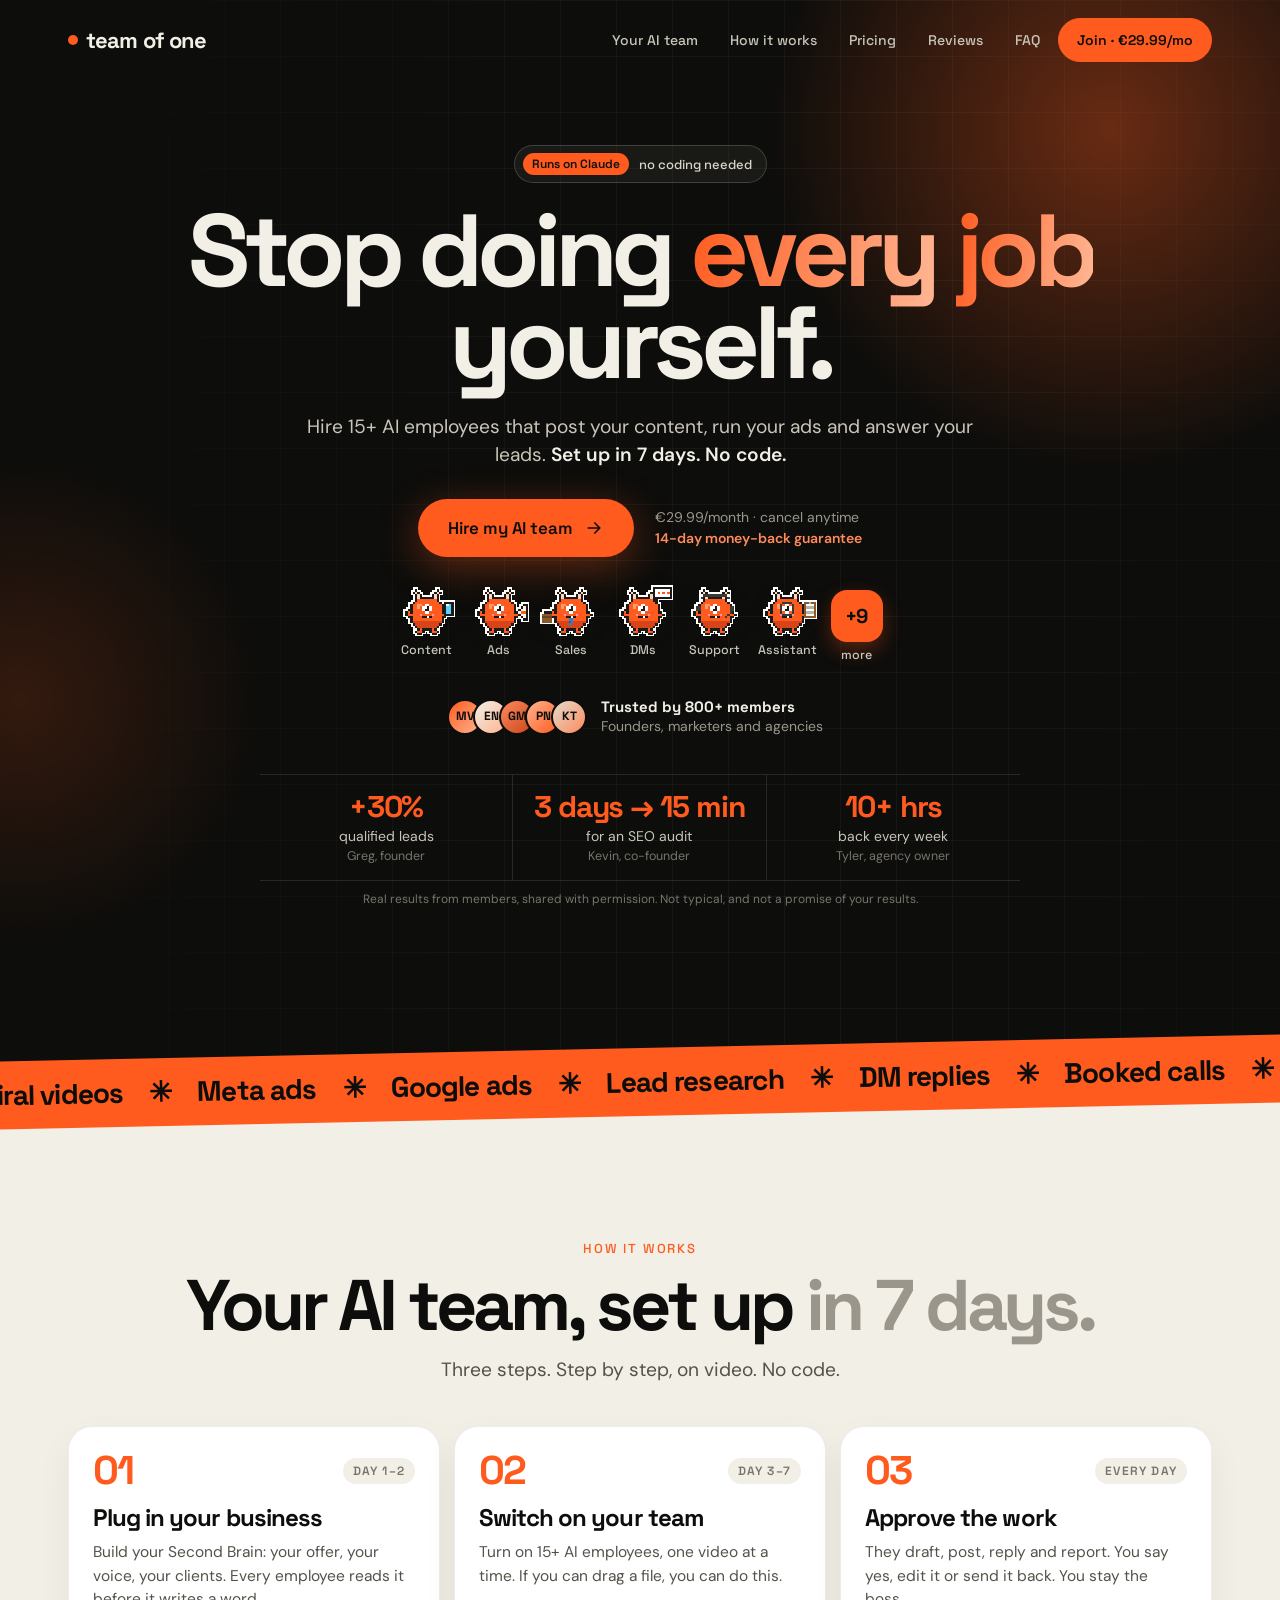
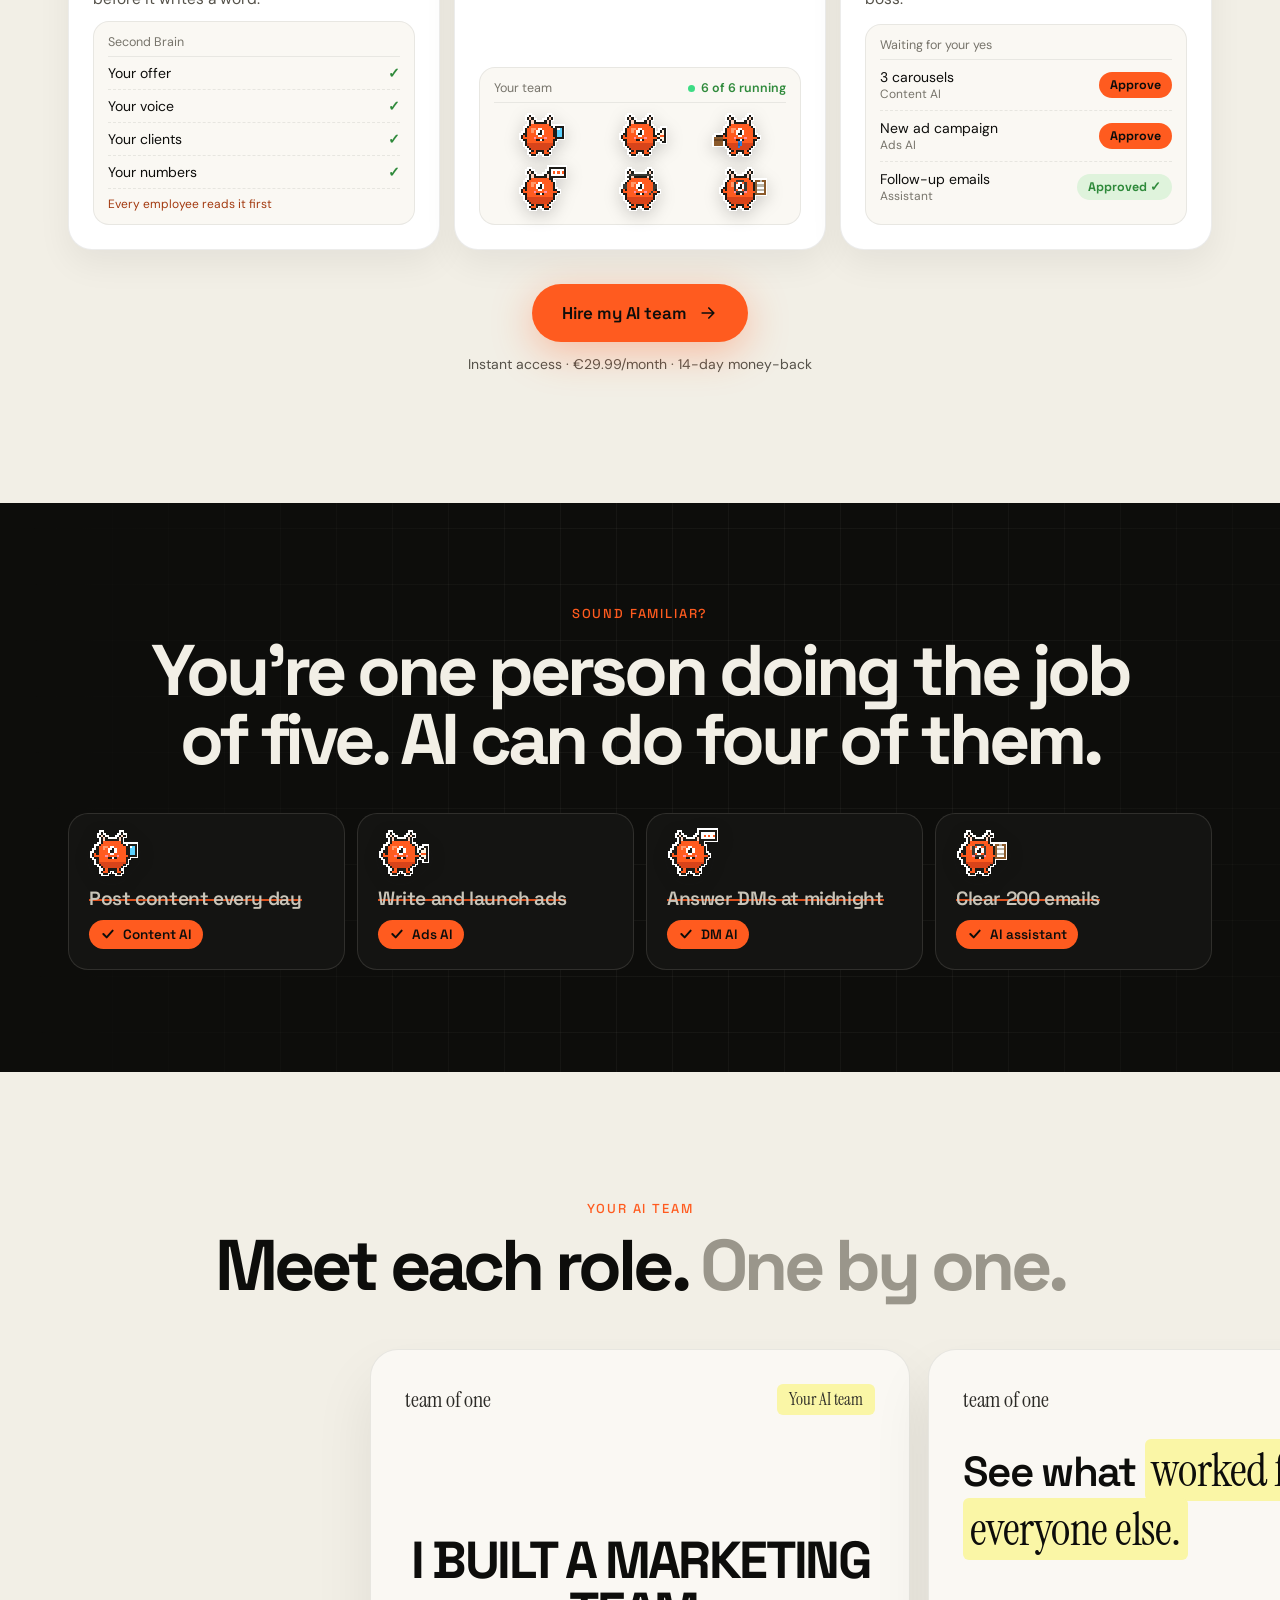
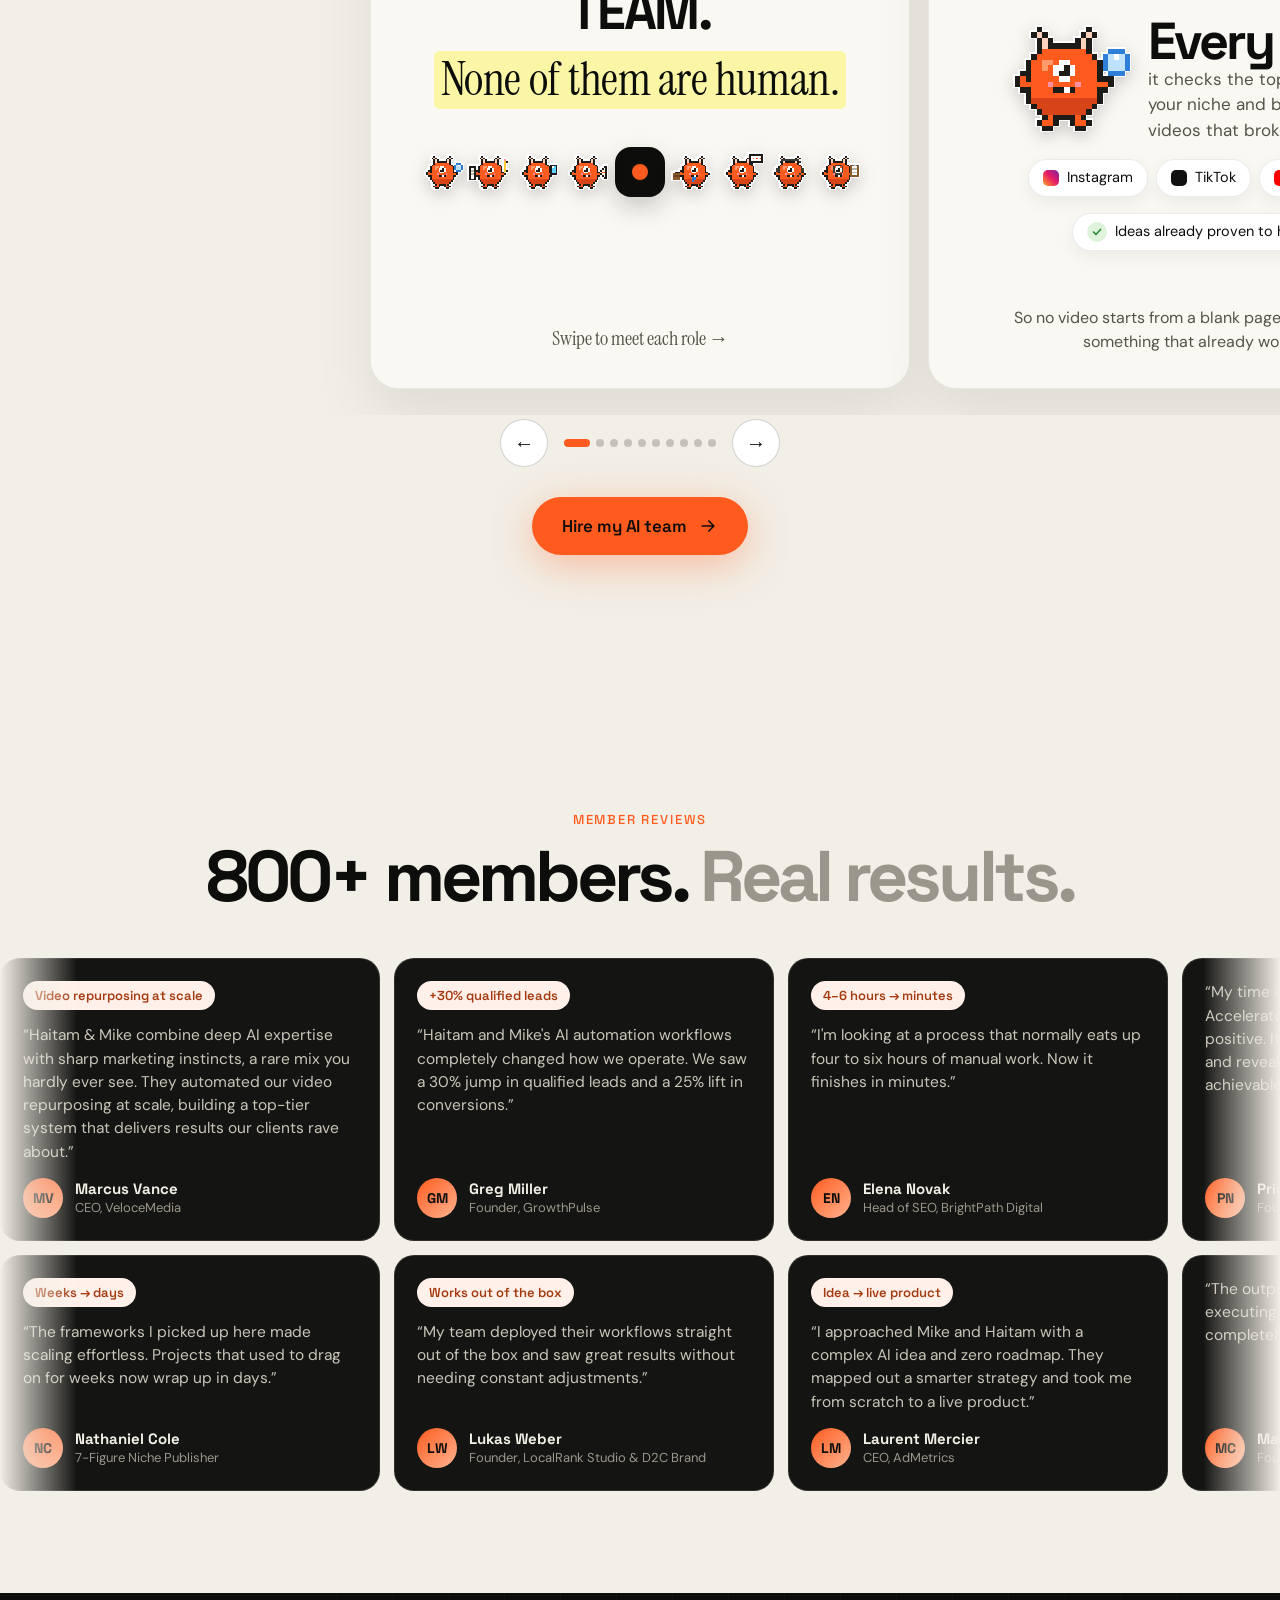
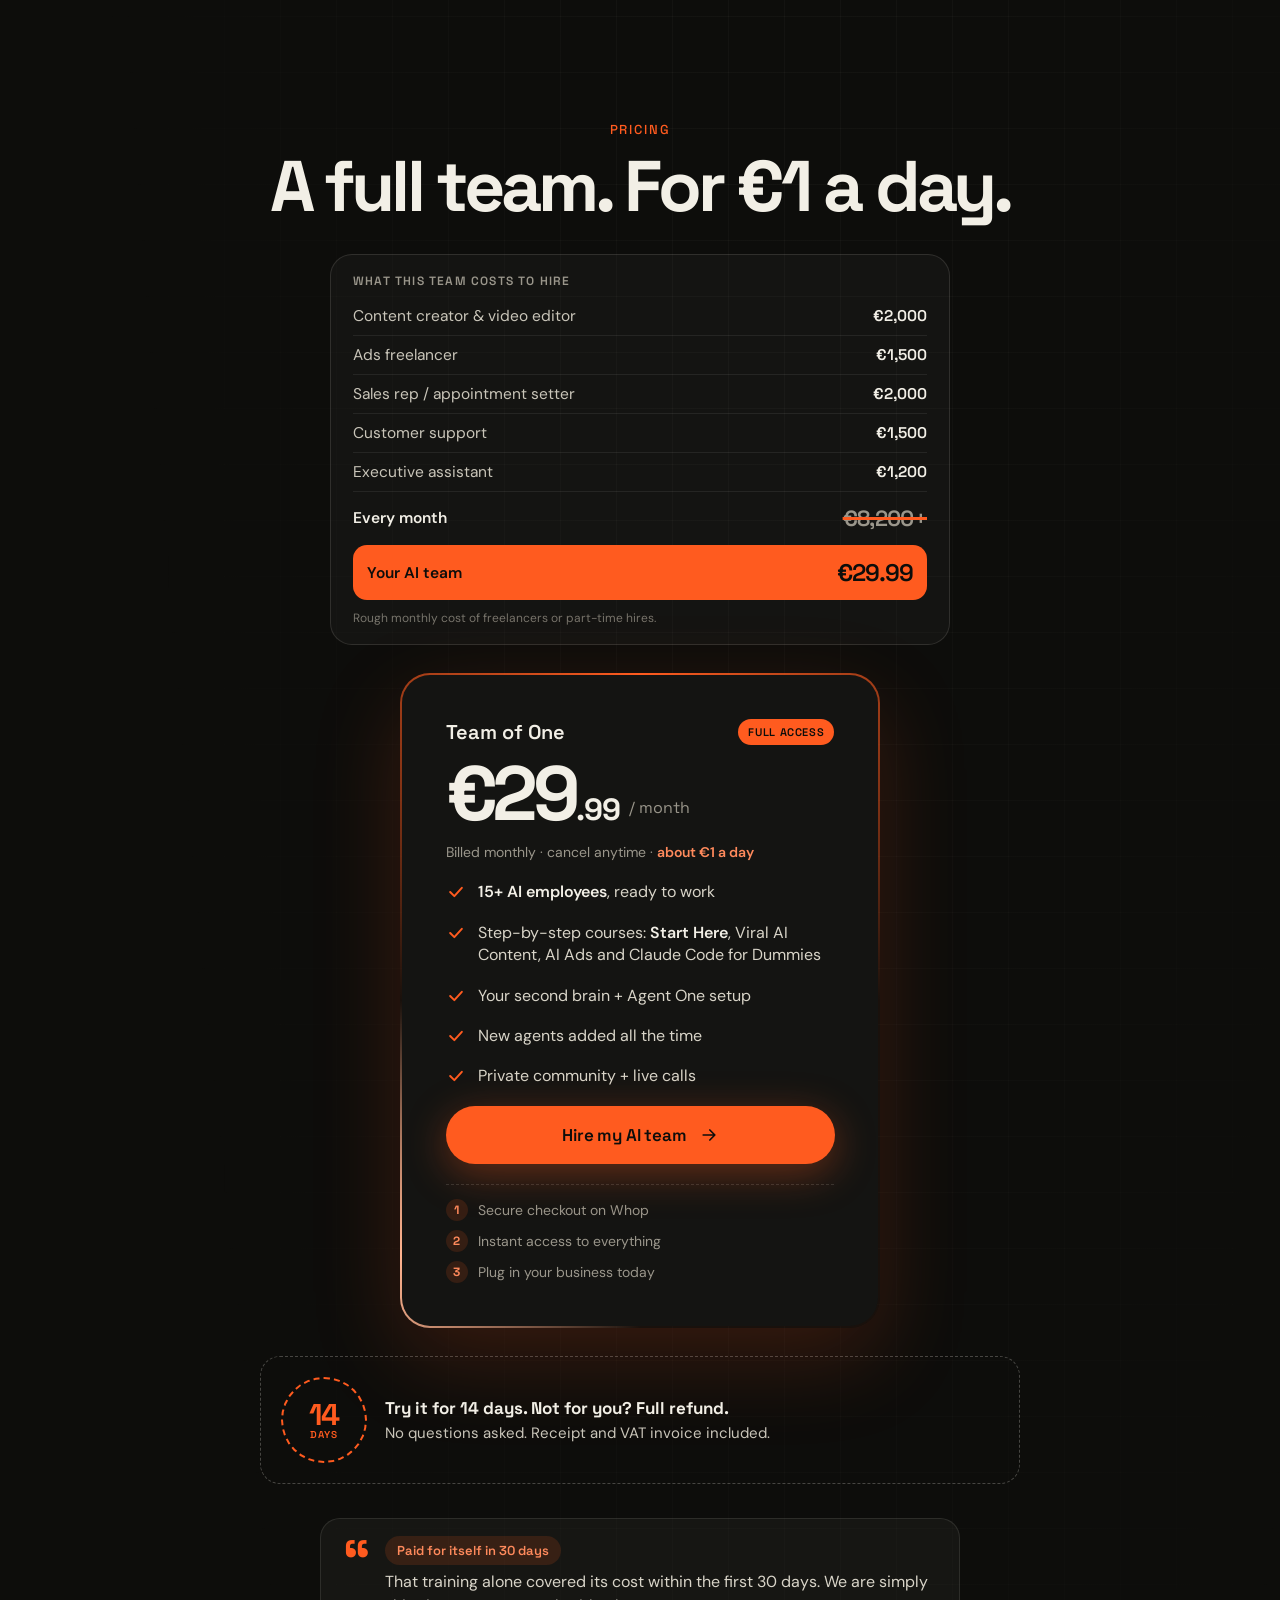
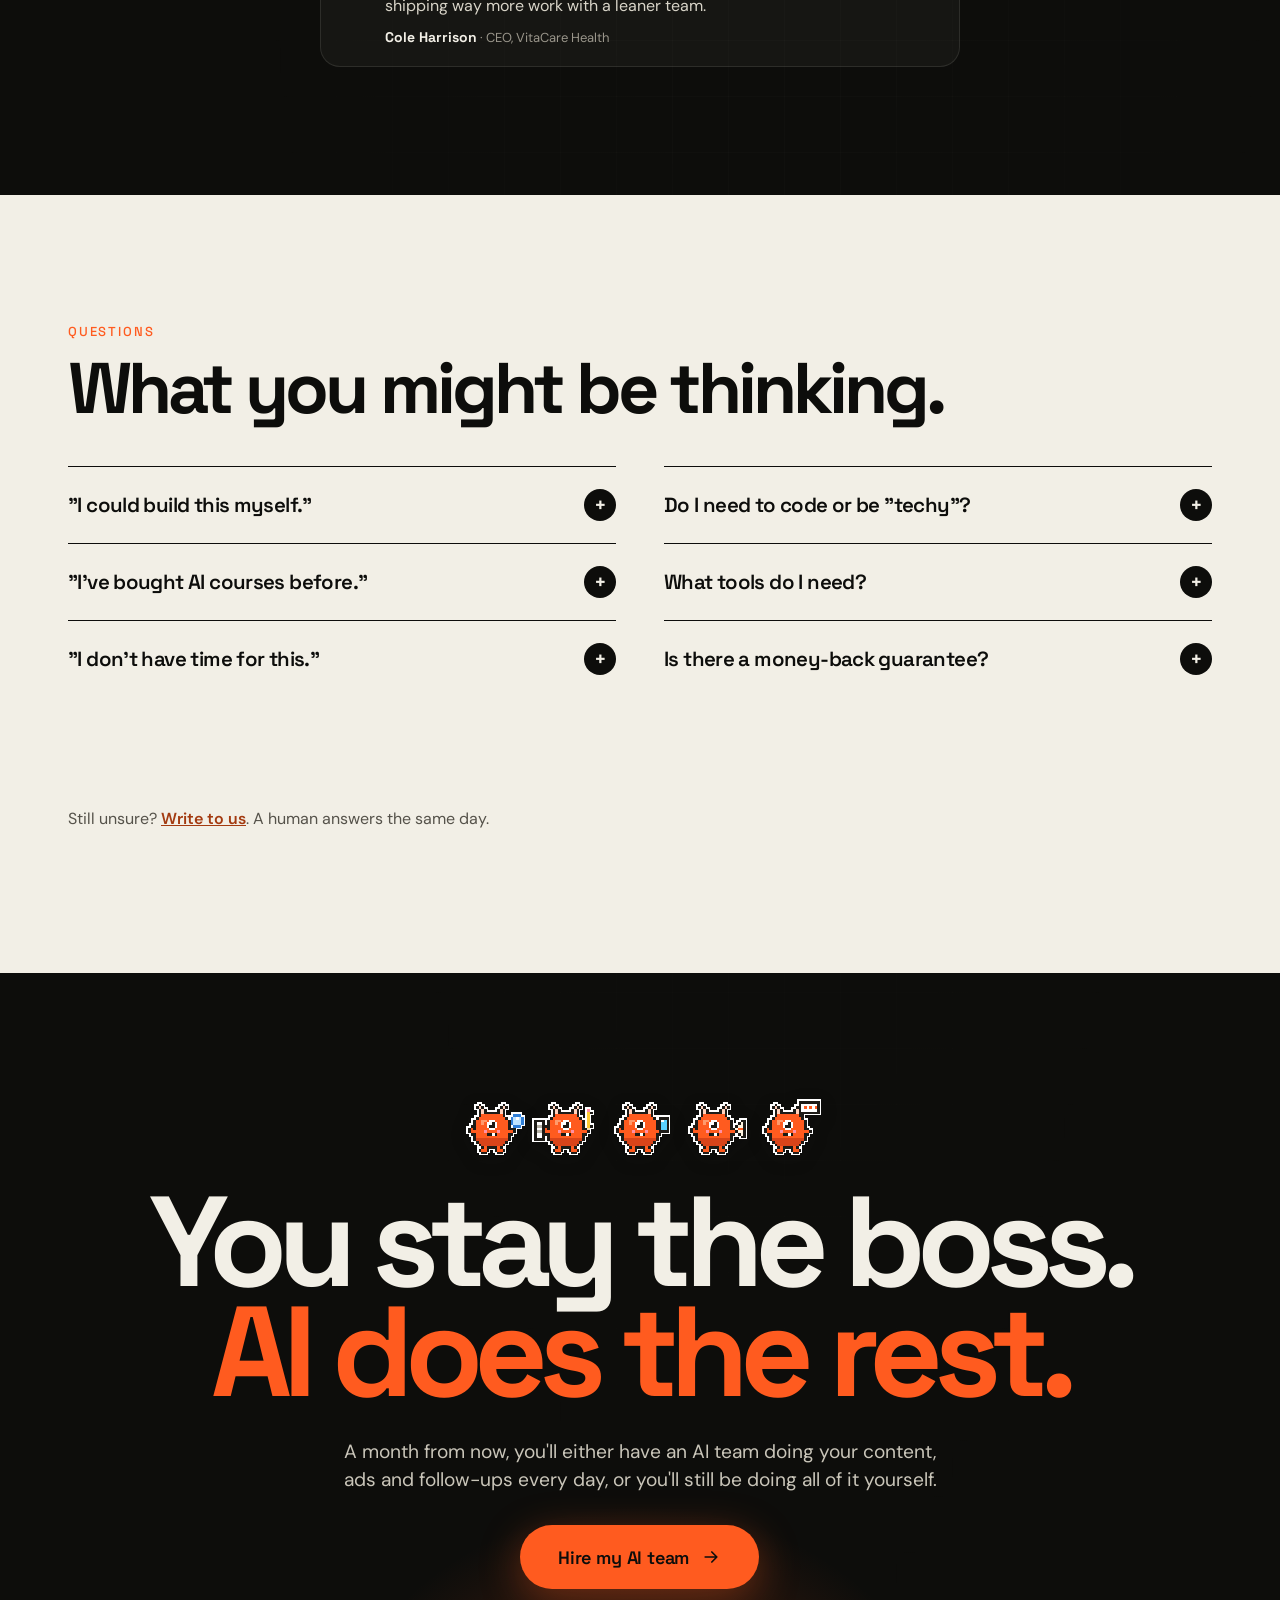
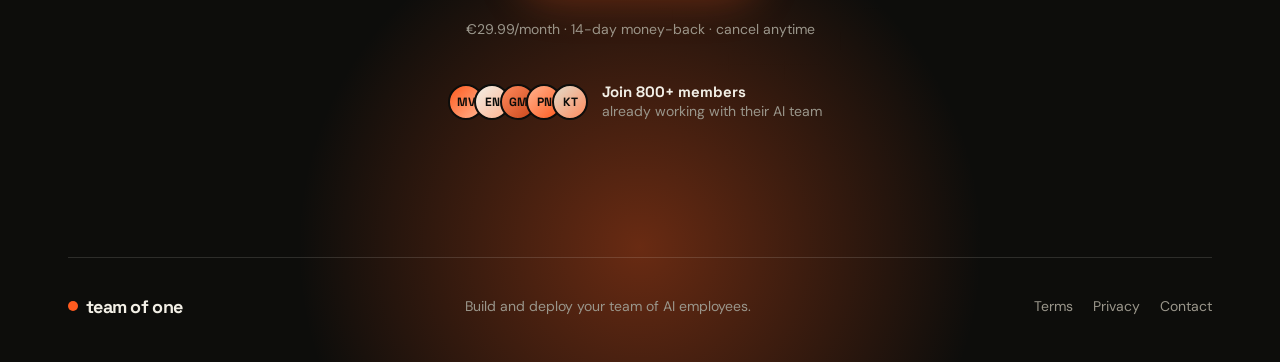
==== commit 36f2eb85: "Blunter hero, member results strip, 3-step how it works, team cost table, objections FAQ; drop class" ====
--- a/index.html
+++ b/index.html
@@ -3,28 +3,28 @@
 <head>
 <meta charset="utf-8">
 <meta name="viewport" content="width=device-width, initial-scale=1, viewport-fit=cover">
-<title>Team of One · Build your team of AI employees</title>
+<title>Team of One · Stop doing every job yourself</title>
 <meta name="description" content="Build a team of 15+ AI employees that save you 20 hours a week. Ready in 7 days, no coding. €29.99/month with a 14-day money-back guarantee.">
 <link rel="canonical" href="https://teamofone.club/">
 <meta name="theme-color" content="#0d0d0b">
 <meta property="og:type" content="website">
 <meta property="og:locale" content="en_US">
 <meta property="og:url" content="https://teamofone.club/">
-<meta property="og:title" content="Team of One · Build your team of AI employees">
+<meta property="og:title" content="Team of One · Stop doing every job yourself">
 <meta property="og:description" content="15+ AI employees that save you 20 hours a week. Ready in 7 days. No coding.">
 <meta property="og:image" content="https://teamofone.club/og.png">
 <meta name="twitter:card" content="summary_large_image">
-<meta name="twitter:title" content="Team of One · Build your team of AI employees">
+<meta name="twitter:title" content="Team of One · Stop doing every job yourself">
 <meta name="twitter:description" content="15+ AI employees that save you 20 hours a week. Ready in 7 days. No coding.">
 <meta name="twitter:image" content="https://teamofone.club/og.png">
 <link rel="icon" href="/favicon.svg" type="image/svg+xml">
 <link rel="preconnect" href="https://fonts.googleapis.com">
 <link rel="preconnect" href="https://fonts.gstatic.com" crossorigin>
 <link rel="stylesheet" href="https://fonts.googleapis.com/css2?family=DM+Sans:opsz,wght@9..40,400;9..40,500;9..40,700&family=Instrument+Serif&family=Space+Grotesk:wght@400;500;600;700&display=swap">
-<link rel="stylesheet" href="/styles.css?v=13">
+<link rel="stylesheet" href="/styles.css?v=14">
 <script>document.documentElement.classList.add('js')</script>
-<script type="application/ld+json">{"@context": "https://schema.org", "@type": "FAQPage", "mainEntity": [{"@type": "Question", "name": "Do I need to code or be \"techy\"?", "acceptedAnswer": {"@type": "Answer", "text": "No. Everything is click by click, on video. If you can send an email, you can set up your AI team."}}, {"@type": "Question", "name": "How fast will I see results?", "acceptedAnswer": {"@type": "Answer", "text": "Your first AI employee is working by day 3 or 4. Most members have their full team running in under 7 days."}}, {"@type": "Question", "name": "What is an \"AI employee\"?", "acceptedAnswer": {"@type": "Answer", "text": "An AI set up to do one job for you, like posting content, writing ads or answering DMs. You give it the rules once. It does the work every day."}}, {"@type": "Question", "name": "What tools do I need?", "acceptedAnswer": {"@type": "Answer", "text": "Your computer and a Claude account. The Start Here course shows you exactly which plan to pick and how to set it up."}}, {"@type": "Question", "name": "Is there a money-back guarantee?", "acceptedAnswer": {"@type": "Answer", "text": "Yes. Try it for 14 days. Not for you? Full refund, no questions asked."}}, {"@type": "Question", "name": "Is my data safe?", "acceptedAnswer": {"@type": "Answer", "text": "Your agents run in your own Claude account. We never see your files or your customers."}}]}</script>
-<script defer src="/app.js?v=13"></script>
+<script type="application/ld+json">{"@context": "https://schema.org", "@type": "FAQPage", "mainEntity": [{"@type": "Question", "name": "\"I could build this myself.\"", "acceptedAnswer": {"@type": "Answer", "text": "You could. You'd also spend months testing prompts that almost work. This hands you finished, tested employees that work now."}}, {"@type": "Question", "name": "\"I've bought AI courses before.\"", "acceptedAnswer": {"@type": "Answer", "text": "Most courses give you prompts you have to remember to use. An AI employee already knows your business and does the job every day."}}, {"@type": "Question", "name": "\"I don't have time for this.\"", "acceptedAnswer": {"@type": "Answer", "text": "That's exactly why you need it. Your first employee is working by day 3 or 4, and you go at your own pace."}}, {"@type": "Question", "name": "\"Will it sound like me?\"", "acceptedAnswer": {"@type": "Answer", "text": "Yes. Every employee reads your Second Brain (your offer, your voice and your clients) before it writes a word."}}, {"@type": "Question", "name": "Do I need to code or be \"techy\"?", "acceptedAnswer": {"@type": "Answer", "text": "No. Everything is click by click, on video. If you can send an email, you can set up your AI team."}}, {"@type": "Question", "name": "What tools do I need?", "acceptedAnswer": {"@type": "Answer", "text": "Your computer and a Claude account. The Start Here course shows you exactly which plan to pick and how to set it up."}}, {"@type": "Question", "name": "Is there a money-back guarantee?", "acceptedAnswer": {"@type": "Answer", "text": "Yes. Try it for 14 days. Not for you? Full refund, no questions asked."}}, {"@type": "Question", "name": "Is my data safe?", "acceptedAnswer": {"@type": "Answer", "text": "Your agents run in your own Claude account. We never see your files or your customers."}}]}</script>
+<script defer src="/app.js?v=14"></script>
 <script>window.va = window.va || function () { (window.vaq = window.vaq || []).push(arguments); };</script>
 <script defer src="/_vercel/insights/script.js"></script>
 </head>
@@ -44,8 +44,8 @@
       <a class="logo" href="#top" aria-label="Team of One, back to top"><span class="dot"></span>team of one</a>
       <span class="navlinks">
         <a class="nl" href="#team">Your AI team</a>
-        <a class="nl" href="#roadmap">Roadmap</a>
-        <a class="nl" href="#classroom">Classroom</a>
+        <a class="nl" href="#how">How it works</a>
+        <a class="nl" href="#pricing">Pricing</a>
         <a class="nl" href="#reviews">Reviews</a>
         <a class="nl" href="#faq">FAQ</a>
         <a class="pill solid" href="#pricing" data-checkout="member" data-track="nav_join">Join · €29.99/mo</a>
@@ -58,15 +58,21 @@
 <div class="in" id="top">
 <!-- HERO -->
 <section class="hero2">
-  <span class="badge up" style="animation-delay:.05s"><b>15+ AI agents</b>no coding needed</span>
-  <h1 class="h1" data-split>Build a team of AI employees that <span class="o">save you 20 hours a week.</span></h1>
-  <p class="lead up" style="animation-delay:.8s">Stop doing everything yourself. Get AI employees that post your content, run your ads and answer your leads. <b>Ready in 7 days. Zero code.</b></p>
+  <span class="badge up" style="animation-delay:.05s"><b>Runs on Claude</b>no coding needed</span>
+  <h1 class="h1" data-split>Stop doing <span class="o">every job</span> yourself.</h1>
+  <p class="lead up" style="animation-delay:.6s">Hire 15+ AI employees that post your content, run your ads and answer your leads. <b>Set up in 7 days. No code.</b></p>
   <div class="up hcta" style="animation-delay:.95s">
     <a class="cta" href="#pricing" data-checkout="member" data-magnetic data-track="hero_cta">Hire my AI team<svg width="20" height="20" viewBox="0 0 24 24" fill="none" stroke="currentColor" stroke-width="2" stroke-linecap="round" stroke-linejoin="round" aria-hidden="true"><path d="M5 12h14M13 6l6 6-6 6"></path></svg></a>
     <p class="micro" style="text-align:left">€29.99/month · cancel anytime<br><b class="ok">14-day money-back guarantee</b></p>
   </div>
   <div class="crew3 up" style="animation-delay:1.05s" aria-label="Agents included"><span class="cw"><svg class="mon cw-m" viewBox="0 0 24 21" shape-rendering="crispEdges" aria-hidden="true"><use href="#mon-editor"/></svg><b>Content</b></span><span class="cw"><svg class="mon cw-m" viewBox="0 0 24 21" shape-rendering="crispEdges" aria-hidden="true"><use href="#mon-ads"/></svg><b>Ads</b></span><span class="cw"><svg class="mon cw-m" viewBox="0 0 24 21" shape-rendering="crispEdges" aria-hidden="true"><use href="#mon-sales"/></svg><b>Sales</b></span><span class="cw"><svg class="mon cw-m" viewBox="0 0 24 21" shape-rendering="crispEdges" aria-hidden="true"><use href="#mon-setter"/></svg><b>DMs</b></span><span class="cw"><svg class="mon cw-m" viewBox="0 0 24 21" shape-rendering="crispEdges" aria-hidden="true"><use href="#mon-support"/></svg><b>Support</b></span><span class="cw"><svg class="mon cw-m" viewBox="0 0 24 21" shape-rendering="crispEdges" aria-hidden="true"><use href="#mon-assistant"/></svg><b>Assistant</b></span><span class="cw more"><span class="plus9">+9</span><b>more</b></span></div>
   <a class="hproof up" href="#reviews" style="animation-delay:1.15s"><span class="avs" aria-hidden="true"><span class="av">MV</span><span class="av">EN</span><span class="av">GM</span><span class="av">PN</span><span class="av">KT</span></span><span><b>Trusted by 800+ members</b><br>Founders, marketers and agencies</span></a>
+  <div class="res up" style="animation-delay:1.25s">
+    <div><b>+30%</b><span>qualified leads<br><i>Greg, founder</i></span></div>
+    <div><b>3 days → 15 min</b><span>for an SEO audit<br><i>Kevin, co-founder</i></span></div>
+    <div><b>10+ hrs</b><span>back every week<br><i>Tyler, agency owner</i></span></div>
+  </div>
+  <p class="disc up" style="animation-delay:1.3s">Real results from members, shared with permission. Not typical, and not a promise of your results.</p>
 </section>
 </div>
 
@@ -76,33 +82,33 @@
   </div>
 </div>
 
-<!-- ROADMAP -->
-<section class="paper sec" id="roadmap" style="margin-top:-30px;padding-top:clamp(110px,12vw,170px)">
-  <div class="in">
-    <p class="eyebrow rv" style="text-align:center">The roadmap</p>
-    <h2 class="h2 rv" style="text-align:center;margin-left:auto;margin-right:auto">From zero to an AI team <span class="m">in 7 days.</span></h2>
-    <ol class="road2"><li class="st rv" style="--i:0">
-        <span class="stn">Start</span>
-        <span class="sti"><svg width="30" height="30" viewBox="0 0 24 24" fill="none" stroke="#ff5b1f" stroke-width="1.9" stroke-linecap="round" stroke-linejoin="round" aria-hidden="true"><path d="M5 21V4"/><path d="M5 4h11l-2 4 2 4H5"/></svg></span>
-        <span class="std">Day 1</span><b>Set up Claude</b><p>Takes 10 minutes, click by click.</p>
-      </li><li class="st rv" style="--i:1">
-        <span class="stn">1.</span>
-        <span class="sti"><svg width="30" height="30" viewBox="0 0 24 24" fill="none" stroke="#ff5b1f" stroke-width="1.9" stroke-linecap="round" stroke-linejoin="round" aria-hidden="true"><path d="M22 10L12 5 2 10l10 5 10-5z"/><path d="M6 12v5c3 2 9 2 12 0v-5"/></svg></span>
-        <span class="std">Day 1–2</span><b>Master the basics</b><p>The basics that make every agent work.</p>
-      </li><li class="st rv" style="--i:2">
-        <span class="stn">2.</span>
-        <span class="sti"><svg width="30" height="30" viewBox="0 0 24 24" fill="none" stroke="#ff5b1f" stroke-width="1.9" stroke-linecap="round" stroke-linejoin="round" aria-hidden="true"><path d="M13 2L4 14h7l-1 8 9-12h-7l1-8z"/></svg></span>
-        <span class="std">Day 3–4</span><b>Automate tasks</b><p>Your second brain and first AI employee take over the repetitive work.</p>
-      </li><li class="st rv" style="--i:3">
-        <span class="stn">3.</span>
-        <span class="sti"><svg width="30" height="30" viewBox="0 0 24 24" fill="none" stroke="#ff5b1f" stroke-width="1.9" stroke-linecap="round" stroke-linejoin="round" aria-hidden="true"><circle cx="9" cy="8" r="3.5"/><path d="M2.5 20a6.5 6.5 0 0 1 13 0"/><circle cx="17" cy="9" r="2.5"/><path d="M16.5 14.5A5 5 0 0 1 21.5 19"/></svg></span>
-        <span class="std">Day 5–7</span><b>Build your AI team</b><p>Turn on 15+ agents for content, ads, sales and support.</p>
-      </li><li class="st rv end" style="--i:4">
-        <span class="stn">Level up!</span>
-        <span class="sti"><svg width="30" height="30" viewBox="0 0 24 24" fill="none" stroke="#0d0d0b" stroke-width="1.9" stroke-linecap="round" stroke-linejoin="round" aria-hidden="true"><path d="M8 21h8M12 17v4M7 4h10v5a5 5 0 0 1-10 0V4z"/><path d="M17 6h3v2a3 3 0 0 1-3 3M7 6H4v2a3 3 0 0 0 3 3"/></svg></span>
-        <span class="std">Week 2+</span><b>Save 20 hours a week</b><p>Your AI team does the work. You get 5x more done.</p>
-      </li></ol>
-    <div class="roadcta rv"><a class="cta" href="#pricing" data-magnetic data-track="roadmap_cta">Start day 1 today<svg width="20" height="20" viewBox="0 0 24 24" fill="none" stroke="currentColor" stroke-width="2" stroke-linecap="round" stroke-linejoin="round" aria-hidden="true"><path d="M5 12h14M13 6l6 6-6 6"></path></svg></a><span class="micro" style="color:#55524a">€29.99/month · 14-day money-back</span></div>
+<!-- HOW IT WORKS -->
+<section class="paper sec" id="how" style="margin-top:-30px;padding-top:clamp(110px,12vw,170px)">
+  <div class="in">
+    <p class="eyebrow rv" style="text-align:center">How it works</p>
+    <h2 class="h2 rv" style="text-align:center;margin-left:auto;margin-right:auto">Your AI team, set up <span class="m">in 7 days.</span></h2>
+    <p class="sub rv">Three steps. Step by step, on video. No code.</p>
+    <div class="how3">
+      <article class="hw rv"><div class="hwh"><span class="hwn">01</span><span class="hwd">Day 1–2</span></div>
+        <h3>Plug in your business</h3>
+        <p>Build your Second Brain: your offer, your voice, your clients. Every employee reads it before it writes a word.</p>
+        <div class="hwv"><span class="hwt">Second Brain</span><span class="hwr">Your offer<i>✓</i></span><span class="hwr">Your voice<i>✓</i></span><span class="hwr">Your clients<i>✓</i></span><span class="hwr">Your numbers<i>✓</i></span><span class="hwf">Every employee reads it first</span></div>
+      </article>
+      <article class="hw rv"><div class="hwh"><span class="hwn">02</span><span class="hwd">Day 3–7</span></div>
+        <h3>Switch on your team</h3>
+        <p>Turn on 15+ AI employees, one video at a time. If you can drag a file, you can do this.</p>
+        <div class="hwv"><span class="hwt">Your team <em class="live2"><i></i>6 of 6 running</em></span><div class="hwmon"><svg class="mon how-m" viewBox="0 0 24 21" shape-rendering="crispEdges" aria-hidden="true"><use href="#mon-editor"/></svg><svg class="mon how-m" viewBox="0 0 24 21" shape-rendering="crispEdges" aria-hidden="true"><use href="#mon-ads"/></svg><svg class="mon how-m" viewBox="0 0 24 21" shape-rendering="crispEdges" aria-hidden="true"><use href="#mon-sales"/></svg><svg class="mon how-m" viewBox="0 0 24 21" shape-rendering="crispEdges" aria-hidden="true"><use href="#mon-setter"/></svg><svg class="mon how-m" viewBox="0 0 24 21" shape-rendering="crispEdges" aria-hidden="true"><use href="#mon-support"/></svg><svg class="mon how-m" viewBox="0 0 24 21" shape-rendering="crispEdges" aria-hidden="true"><use href="#mon-assistant"/></svg></div></div>
+      </article>
+      <article class="hw rv"><div class="hwh"><span class="hwn">03</span><span class="hwd">Every day</span></div>
+        <h3>Approve the work</h3>
+        <p>They draft, post, reply and report. You say yes, edit it or send it back. You stay the boss.</p>
+        <div class="hwv"><span class="hwt">Waiting for your yes</span>
+          <span class="apr"><span>3 carousels<em>Content AI</em></span><b>Approve</b></span>
+          <span class="apr"><span>New ad campaign<em>Ads AI</em></span><b>Approve</b></span>
+          <span class="apr"><span>Follow-up emails<em>Assistant</em></span><b class="done2">Approved ✓</b></span></div>
+      </article>
+    </div>
+    <div class="roadcta rv"><a class="cta" href="#pricing" data-checkout="member" data-magnetic data-track="how_cta">Hire my AI team<svg width="20" height="20" viewBox="0 0 24 24" fill="none" stroke="currentColor" stroke-width="2" stroke-linecap="round" stroke-linejoin="round" aria-hidden="true"><path d="M5 12h14M13 6l6 6-6 6"></path></svg></a><span class="micro" style="color:#55524a">Instant access · €29.99/month · 14-day money-back</span></div>
   </div>
 </section>
 
@@ -110,7 +116,7 @@
 <section class="sec tight" id="pain">
   <div class="in">
     <p class="eyebrow rv" style="text-align:center">Sound familiar?</p>
-    <h2 class="h2 rv" style="text-align:center;margin-left:auto;margin-right:auto">You're doing the work of 5 people. <span class="o">AI can do 4 of them.</span></h2>
+    <h2 class="h2 rv" style="text-align:center;margin-left:auto;margin-right:auto">You're one person doing the job of five. <span class="o">AI can do four of them.</span></h2>
     <div class="swaps"><div class="sw rv"><svg class="mon sw-m" viewBox="0 0 24 21" shape-rendering="crispEdges" aria-hidden="true"><use href="#mon-editor"/></svg><span class="swo"><s>Post content every day</s></span>
         <span class="swn"><svg width="16" height="16" viewBox="0 0 24 24" fill="none" stroke="currentColor" stroke-width="3" stroke-linecap="round" stroke-linejoin="round" aria-hidden="true"><path d="M5 12l5 5 9-10"/></svg>Content AI</span></div><div class="sw rv"><svg class="mon sw-m" viewBox="0 0 24 21" shape-rendering="crispEdges" aria-hidden="true"><use href="#mon-ads"/></svg><span class="swo"><s>Write and launch ads</s></span>
         <span class="swn"><svg width="16" height="16" viewBox="0 0 24 24" fill="none" stroke="currentColor" stroke-width="3" stroke-linecap="round" stroke-linejoin="round" aria-hidden="true"><path d="M5 12l5 5 9-10"/></svg>Ads AI</span></div><div class="sw rv"><svg class="mon sw-m" viewBox="0 0 24 21" shape-rendering="crispEdges" aria-hidden="true"><use href="#mon-setter"/></svg><span class="swo"><s>Answer DMs at midnight</s></span>
@@ -213,36 +219,7 @@
     </div>
   </div>
   <div class="in">
-    <figure class="pq rv center light"><span class="pqm" aria-hidden="true">“</span><div><span class="rmet">3 days → 15 minutes</span><blockquote>Technical SEO audits dropped from three full days to 15 minutes. The processes are clear, actionable, and deliver real results.</blockquote><figcaption><b>Kevin Tran</b> · Co-Founder, CommerceLab</figcaption></div></figure>
     <div style="text-align:center;margin-top:30px" class="rv"><a class="cta" href="#pricing" data-checkout="member" data-magnetic data-track="team_cta">Hire my AI team<svg width="20" height="20" viewBox="0 0 24 24" fill="none" stroke="currentColor" stroke-width="2" stroke-linecap="round" stroke-linejoin="round" aria-hidden="true"><path d="M5 12h14M13 6l6 6-6 6"></path></svg></a></div>
-  </div>
-</section>
-
-<!-- ACADEMY -->
-<section class="sec" id="classroom">
-  <div class="in">
-    <p class="eyebrow rv" style="text-align:center">Inside the classroom</p>
-    <h2 class="h2 rv" style="text-align:center;margin-left:auto;margin-right:auto">Step-by-step courses. <span class="m">Click by click.</span></h2>
-    <div class="cls"><article class="co rv spot">
-        <div class="coth"><span class="con">1.</span><span class="cot">Start<em>Here</em></span></div>
-        <div class="cob"><span class="cok">Start here</span><p>Everything you need to know before you start.</p></div>
-      </article><article class="co rv spot">
-        <div class="coth"><span class="con">2.</span><span class="cot">Second Brain<em>+ Agent One</em></span></div>
-        <div class="cob"><span class="cok">Core</span><p>Set up your first AI employee and a second brain trained on your business.</p></div>
-      </article><article class="co rv spot">
-        <div class="coth"><span class="con">3.</span><span class="cot">AI Agent<em>Employees</em></span></div>
-        <div class="cob"><span class="cok">Core · 15+ agents</span><p>Download every agent: content, ads, sales, support, finance and a CEO agent.</p></div>
-      </article><article class="co rv spot">
-        <div class="coth"><span class="cot">Viral AI<em>Content System</em></span></div>
-        <div class="cob"><span class="cok">System</span><p>Make 3x more content that goes viral and sells.</p></div>
-      </article><article class="co rv spot">
-        <div class="coth"><span class="cot">AI Ads<em>System</em></span></div>
-        <div class="cob"><span class="cok">System</span><p>Build an ad system that gets better on its own.</p></div>
-      </article><article class="co rv spot">
-        <div class="coth"><span class="cot">Claude Code<em>for Dummies</em></span></div>
-        <div class="cob"><span class="cok">Course</span><p>Master Claude Code. Fast, simple, no jargon.</p></div>
-      </article></div>
-    <div class="extras rv"><span><svg width="18" height="18" viewBox="0 0 24 24" fill="none" stroke="#ff5b1f" stroke-width="1.9" stroke-linecap="round" stroke-linejoin="round" aria-hidden="true"><path d="M17 21v-2a4 4 0 0 0-4-4H5a4 4 0 0 0-4 4v2"/><circle cx="9" cy="7" r="4"/><path d="M23 21v-2a4 4 0 0 0-3-3.9M16 3.1a4 4 0 0 1 0 7.8"/></svg>Private community</span><span><svg width="18" height="18" viewBox="0 0 24 24" fill="none" stroke="#ff5b1f" stroke-width="1.9" stroke-linecap="round" stroke-linejoin="round" aria-hidden="true"><rect x="3" y="4" width="18" height="17" rx="2"/><path d="M3 9h18M8 2v4M16 2v4"/></svg>Live calls on the calendar</span><span><svg width="18" height="18" viewBox="0 0 24 24" fill="none" stroke="#ff5b1f" stroke-width="1.9" stroke-linecap="round" stroke-linejoin="round" aria-hidden="true"><path d="M12 5v14M5 12h14"/></svg>New agents added all the time</span></div>
   </div>
 </section>
 
@@ -262,11 +239,13 @@
 <section class="sec" id="pricing">
   <div class="in">
     <p class="eyebrow rv" style="text-align:center">Pricing</p>
-    <h2 class="h2 rv" style="text-align:center;margin-left:auto;margin-right:auto">A full AI team. <span class="o">For €1 a day.</span></h2>
-    <div class="vs rv">
-      <div><span class="crl">Hiring an editor, ads freelancer, sales rep and assistant</span><span class="cv"><s>€5,000+</s><i>/mo</i></span></div>
-      <div class="vsarrow" aria-hidden="true">→</div>
-      <div><span class="crl">Your AI team</span><span class="cv o">€29.99<i>/mo</i></span></div>
+    <h2 class="h2 rv" style="text-align:center;margin-left:auto;margin-right:auto">A full team. <span class="o">For €1 a day.</span></h2>
+    <div class="cost rv">
+      <span class="costh">What this team costs to hire</span>
+      <div class="cr2"><span>Content creator &amp; video editor</span><b>€2,000</b></div><div class="cr2"><span>Ads freelancer</span><b>€1,500</b></div><div class="cr2"><span>Sales rep / appointment setter</span><b>€2,000</b></div><div class="cr2"><span>Customer support</span><b>€1,500</b></div><div class="cr2"><span>Executive assistant</span><b>€1,200</b></div>
+      <div class="cr2 tot"><span>Every month</span><b>€8,200+</b></div>
+      <div class="cr2 us"><span>Your AI team</span><b>€29.99</b></div>
+      <span class="costn">Rough monthly cost of freelancers or part-time hires.</span>
     </div>
     <div class="plans3 one">
       <div class="ring rv"><div class="pcard" style="height:100%">
@@ -274,7 +253,7 @@
         <div style="display:flex;align-items:flex-end;gap:8px"><span class="amt" style="font-size:clamp(64px,6vw,88px)">€29<span class="cents">.99</span></span><span class="sg" style="font-size:16px;color:#9a968b;padding-bottom:6px">/ month</span></div>
         <span class="micro">Billed monthly · cancel anytime · <b class="ok">about €1 a day</b></span>
         <p class="pl"><svg width="20" height="20" viewBox="0 0 24 24" fill="none" stroke="#ff5b1f" stroke-width="2.4" stroke-linecap="round" stroke-linejoin="round" aria-hidden="true"><path d="M5 12l5 5 9-10"></path></svg><span><b>15+ AI employees</b>, ready to work</span></p>
-        <p class="pl"><svg width="20" height="20" viewBox="0 0 24 24" fill="none" stroke="#ff5b1f" stroke-width="2.4" stroke-linecap="round" stroke-linejoin="round" aria-hidden="true"><path d="M5 12l5 5 9-10"></path></svg>Every course, from Start Here to Claude Code</p>
+        <p class="pl"><svg width="20" height="20" viewBox="0 0 24 24" fill="none" stroke="#ff5b1f" stroke-width="2.4" stroke-linecap="round" stroke-linejoin="round" aria-hidden="true"><path d="M5 12l5 5 9-10"></path></svg><span>Step-by-step courses: <b>Start Here</b>, Viral AI Content, AI Ads and Claude Code for Dummies</span></p>
         <p class="pl"><svg width="20" height="20" viewBox="0 0 24 24" fill="none" stroke="#ff5b1f" stroke-width="2.4" stroke-linecap="round" stroke-linejoin="round" aria-hidden="true"><path d="M5 12l5 5 9-10"></path></svg>Your second brain + Agent One setup</p>
         <p class="pl"><svg width="20" height="20" viewBox="0 0 24 24" fill="none" stroke="#ff5b1f" stroke-width="2.4" stroke-linecap="round" stroke-linejoin="round" aria-hidden="true"><path d="M5 12l5 5 9-10"></path></svg>New agents added all the time</p>
         <p class="pl"><svg width="20" height="20" viewBox="0 0 24 24" fill="none" stroke="#ff5b1f" stroke-width="2.4" stroke-linecap="round" stroke-linejoin="round" aria-hidden="true"><path d="M5 12l5 5 9-10"></path></svg>Private community + live calls</p>
@@ -282,7 +261,7 @@
         <ol class="next" aria-label="What happens when you click">
           <li><b>1</b>Secure checkout on Whop</li>
           <li><b>2</b>Instant access to everything</li>
-          <li><b>3</b>Start the roadmap today</li>
+          <li><b>3</b>Plug in your business today</li>
         </ol>
       </div></div>
     </div>
@@ -298,8 +277,8 @@
 <section class="paper sec" id="faq">
   <div class="in">
     <p class="eyebrow rv">Questions</p>
-    <h2 class="h2 rv">Before you join.</h2>
-    <div class="faq"><div><details name="faq" class="rv"><summary>Do I need to code or be "techy"?<span class="pm" aria-hidden="true">+</span></summary><p>No. Everything is click by click, on video. If you can send an email, you can set up your AI team.</p></details><details name="faq" class="rv"><summary>How fast will I see results?<span class="pm" aria-hidden="true">+</span></summary><p>Your first AI employee is working by day 3 or 4. Most members have their full team running in under 7 days.</p></details><details name="faq" class="rv"><summary>What is an "AI employee"?<span class="pm" aria-hidden="true">+</span></summary><p>An AI set up to do one job for you, like posting content, writing ads or answering DMs. You give it the rules once. It does the work every day.</p></details></div><div><details name="faq" class="rv"><summary>What tools do I need?<span class="pm" aria-hidden="true">+</span></summary><p>Your computer and a Claude account. The Start Here course shows you exactly which plan to pick and how to set it up.</p></details><details name="faq" class="rv"><summary>Is there a money-back guarantee?<span class="pm" aria-hidden="true">+</span></summary><p>Yes. Try it for 14 days. Not for you? Full refund, no questions asked.</p></details><details name="faq" class="rv"><summary>Is my data safe?<span class="pm" aria-hidden="true">+</span></summary><p>Your agents run in your own Claude account. We never see your files or your customers.</p></details></div></div>
+    <h2 class="h2 rv">What you might be thinking.</h2>
+    <div class="faq"><div><details name="faq" class="rv"><summary>"I could build this myself."<span class="pm" aria-hidden="true">+</span></summary><p>You could. You'd also spend months testing prompts that almost work. This hands you finished, tested employees that work now.</p></details><details name="faq" class="rv"><summary>"I've bought AI courses before."<span class="pm" aria-hidden="true">+</span></summary><p>Most courses give you prompts you have to remember to use. An AI employee already knows your business and does the job every day.</p></details><details name="faq" class="rv"><summary>"I don't have time for this."<span class="pm" aria-hidden="true">+</span></summary><p>That's exactly why you need it. Your first employee is working by day 3 or 4, and you go at your own pace.</p></details><details name="faq" class="rv"><summary>"Will it sound like me?"<span class="pm" aria-hidden="true">+</span></summary><p>Yes. Every employee reads your Second Brain (your offer, your voice and your clients) before it writes a word.</p></details></div><div><details name="faq" class="rv"><summary>Do I need to code or be "techy"?<span class="pm" aria-hidden="true">+</span></summary><p>No. Everything is click by click, on video. If you can send an email, you can set up your AI team.</p></details><details name="faq" class="rv"><summary>What tools do I need?<span class="pm" aria-hidden="true">+</span></summary><p>Your computer and a Claude account. The Start Here course shows you exactly which plan to pick and how to set it up.</p></details><details name="faq" class="rv"><summary>Is there a money-back guarantee?<span class="pm" aria-hidden="true">+</span></summary><p>Yes. Try it for 14 days. Not for you? Full refund, no questions asked.</p></details><details name="faq" class="rv"><summary>Is my data safe?<span class="pm" aria-hidden="true">+</span></summary><p>Your agents run in your own Claude account. We never see your files or your customers.</p></details></div></div>
     <p class="faqmore rv">Still unsure? <a href="mailto:hello@teamofone.club">Write to us</a>. A human answers the same day.</p>
   </div>
 </section>
@@ -309,7 +288,8 @@
   <div class="glow" aria-hidden="true" style="top:auto;bottom:-380px;right:50%;transform:translateX(50%)"></div>
   <div class="in final">
     <div class="finmon rv" aria-hidden="true"><svg class="mon fm" viewBox="0 0 24 21" shape-rendering="crispEdges" aria-hidden="true"><use href="#mon-research"/></svg><svg class="mon fm" viewBox="0 0 24 21" shape-rendering="crispEdges" aria-hidden="true"><use href="#mon-writer"/></svg><svg class="mon fm" viewBox="0 0 24 21" shape-rendering="crispEdges" aria-hidden="true"><use href="#mon-editor"/></svg><svg class="mon fm" viewBox="0 0 24 21" shape-rendering="crispEdges" aria-hidden="true"><use href="#mon-ads"/></svg><svg class="mon fm" viewBox="0 0 24 21" shape-rendering="crispEdges" aria-hidden="true"><use href="#mon-setter"/></svg></div>
-    <h2 class="mega rv">Stop doing it all.<br><span class="o">Hire your AI team.</span></h2>
+    <h2 class="mega rv">You stay the boss.<br><span class="o">AI does the rest.</span></h2>
+    <p class="finsub rv">A month from now, you'll either have an AI team doing your content, ads and follow-ups every day, or you'll still be doing all of it yourself.</p>
     <a class="cta rv" href="#pricing" data-checkout="member" data-magnetic data-track="final_cta">Hire my AI team<svg width="20" height="20" viewBox="0 0 24 24" fill="none" stroke="currentColor" stroke-width="2" stroke-linecap="round" stroke-linejoin="round" aria-hidden="true"><path d="M5 12h14M13 6l6 6-6 6"></path></svg></a>
     <p class="micro rv">€29.99/month · 14-day money-back · cancel anytime</p>
     <a class="hproof rv" href="#reviews"><span class="avs" aria-hidden="true"><span class="av">MV</span><span class="av">EN</span><span class="av">GM</span><span class="av">PN</span><span class="av">KT</span></span><span><b>Join 800+ members</b><br>already working with their AI team</span></a>
--- a/styles.css
+++ b/styles.css
@@ -940,3 +940,64 @@
   .plus9{width:34px;height:34px;font-size:14px;border-radius:10px;margin:2px 0 1px}
   .swn{white-space:nowrap}
 }
+
+/* =========================================================
+   v14: blunt hero + results, 3-step how it works, cost table
+   ========================================================= */
+.hero2 .h1{font-size:clamp(52px,8vw,118px)}
+.res{display:grid;grid-template-columns:repeat(3,minmax(0,1fr));max-width:760px;margin:30px auto 0;border-top:1px solid rgba(242,239,230,.12);border-bottom:1px solid rgba(242,239,230,.12)}
+.res>div{padding:16px 12px;display:flex;flex-direction:column;gap:4px;border-right:1px solid rgba(242,239,230,.12)}
+.res>div:last-child{border-right:0}
+.res b{font-family:'Space Grotesk',sans-serif;font-weight:700;font-size:clamp(22px,2.4vw,30px);letter-spacing:-.04em;color:#ff5b1f;line-height:1.05}
+.res span{font-size:14px;line-height:1.35;color:#c9c5b9}
+.res i{font-style:normal;font-size:12.5px;color:#77746b}
+.disc{margin:10px auto 0;font-size:12px;color:#77746b;max-width:560px}
+
+.how3{display:grid;grid-template-columns:repeat(3,minmax(0,1fr));gap:14px;margin-top:44px}
+.hw{background:#fff;border:1px solid rgba(13,13,11,.08);border-radius:24px;padding:24px;display:flex;flex-direction:column;gap:10px;box-shadow:0 14px 34px rgba(13,13,11,.06);transition:transform .3s var(--ease),box-shadow .3s}
+.hw:hover{transform:translateY(-4px);box-shadow:0 24px 50px rgba(13,13,11,.1)}
+.hwh{display:flex;align-items:center;justify-content:space-between}
+.hwn{font-family:'Space Grotesk',sans-serif;font-weight:700;font-size:40px;letter-spacing:-.06em;color:#ff5b1f;line-height:1}
+.hwd{font-family:'Space Grotesk',sans-serif;font-size:12px;font-weight:600;letter-spacing:.1em;text-transform:uppercase;color:#77746b;background:#f2efe6;border-radius:999px;padding:5px 10px}
+.hw h3{margin:4px 0 0;font-family:'Space Grotesk',sans-serif;font-size:24px;letter-spacing:-.04em;line-height:1.1}
+.hw p{margin:0;font-size:15.5px;line-height:1.5;color:#55524a}
+.hwv{margin-top:auto;background:#faf8f3;border:1px solid rgba(13,13,11,.07);border-radius:16px;padding:12px 14px;display:flex;flex-direction:column}
+.hwt{display:flex;justify-content:space-between;align-items:center;gap:8px;font-size:12.5px;color:#77746b;padding-bottom:6px;border-bottom:1px solid rgba(13,13,11,.07)}
+.hwr{display:flex;justify-content:space-between;font-size:14px;padding:7px 0;border-bottom:1px dashed rgba(13,13,11,.08)}
+.hwr i{font-style:normal;color:#2f8a3b;font-weight:700}
+.hwf{font-size:12px;color:#a33a10;padding-top:7px}
+.live2{font-style:normal;display:inline-flex;align-items:center;gap:6px;color:#2f8a3b;font-weight:600}
+.live2 i{width:7px;height:7px;border-radius:50%;background:#3ddc84;animation:gpulse 1.8s ease-out infinite}
+.hwmon{display:grid;grid-template-columns:repeat(3,minmax(0,1fr));gap:8px;justify-items:center;padding-top:10px}
+.how-m{width:52px;animation:hop 3s ease-in-out infinite}
+.hwmon .how-m:nth-child(2n){animation-delay:-1.1s}.hwmon .how-m:nth-child(3n){animation-delay:-2s}
+.apr{display:flex;justify-content:space-between;align-items:center;gap:10px;padding:8px 0;border-bottom:1px dashed rgba(13,13,11,.08);font-size:14px}
+.apr:last-child{border-bottom:0}
+.apr em{display:block;font-style:normal;font-size:12px;color:#77746b}
+.apr b{font-family:'Space Grotesk',sans-serif;font-size:12.5px;background:#ff5b1f;color:#0d0d0b;border-radius:999px;padding:5px 11px;white-space:nowrap}
+.apr b.done2{background:#dff3dc;color:#2f8a3b}
+#how .roadcta{margin-top:34px}
+@media (max-width:1000px){.how3{grid-template-columns:minmax(0,1fr);max-width:560px;margin-left:auto;margin-right:auto}}
+
+.cost{max-width:620px;margin:34px auto 0;border:1px solid rgba(242,239,230,.12);border-radius:22px;padding:18px 22px;background:rgba(242,239,230,.03)}
+.costh{display:block;font-family:'Space Grotesk',sans-serif;font-size:12px;font-weight:600;letter-spacing:.1em;text-transform:uppercase;color:#9a968b;padding-bottom:8px}
+.cr2{display:flex;justify-content:space-between;gap:12px;padding:9px 0;border-bottom:1px solid rgba(242,239,230,.08);font-size:15.5px;color:#c9c5b9}
+.cr2 b{font-family:'Space Grotesk',sans-serif;color:#f2efe6;font-weight:600}
+.cr2.tot{border-bottom:0;padding-top:12px}
+.cr2.tot span{font-weight:600;color:#f2efe6}
+.cr2.tot b{font-size:22px;letter-spacing:-.03em;text-decoration:line-through;text-decoration-color:#ff5b1f;text-decoration-thickness:3px;color:#9a968b}
+.cr2.us{margin-top:4px;border:0;border-radius:14px;background:#ff5b1f;color:#0d0d0b;padding:12px 14px}
+.cr2.us span{font-weight:600}
+.cr2.us b{color:#0d0d0b;font-size:24px;letter-spacing:-.04em}
+.costn{display:block;font-size:12px;color:#77746b;padding-top:10px}
+.finsub{max-width:620px;margin:0;font-size:clamp(17px,1.5vw,20px);line-height:1.5;color:#c9c5b9}
+@media (max-width:640px){
+  .res{grid-template-columns:minmax(0,1fr)}
+  .res>div{border-right:0;border-bottom:1px solid rgba(242,239,230,.12);flex-direction:row;align-items:baseline;gap:12px;padding:12px 4px;text-align:left}
+  .res>div:last-child{border-bottom:0}
+  .res b{flex:0 0 auto;font-size:24px}
+  .res span br{display:none}
+  .res i::before{content:" · "}
+  .cr2{font-size:14.5px}
+}
+.cr2{align-items:center}
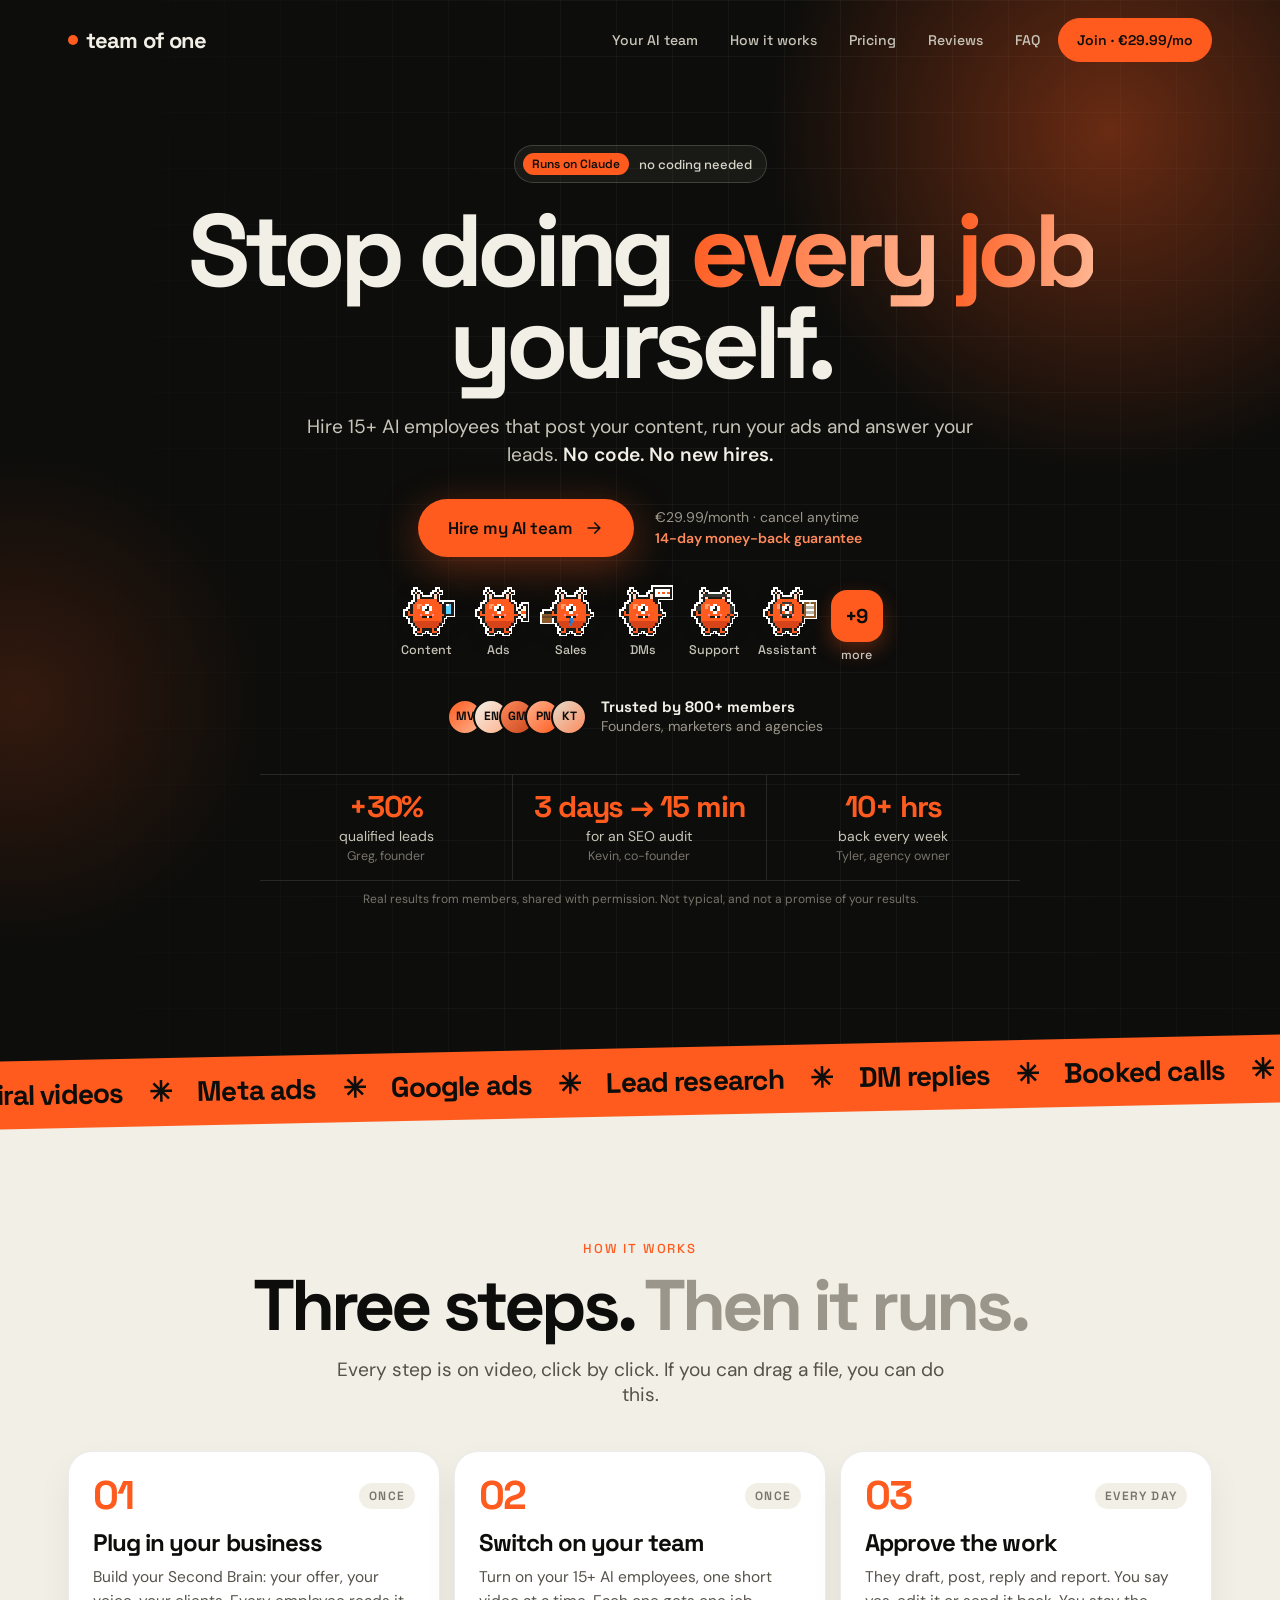
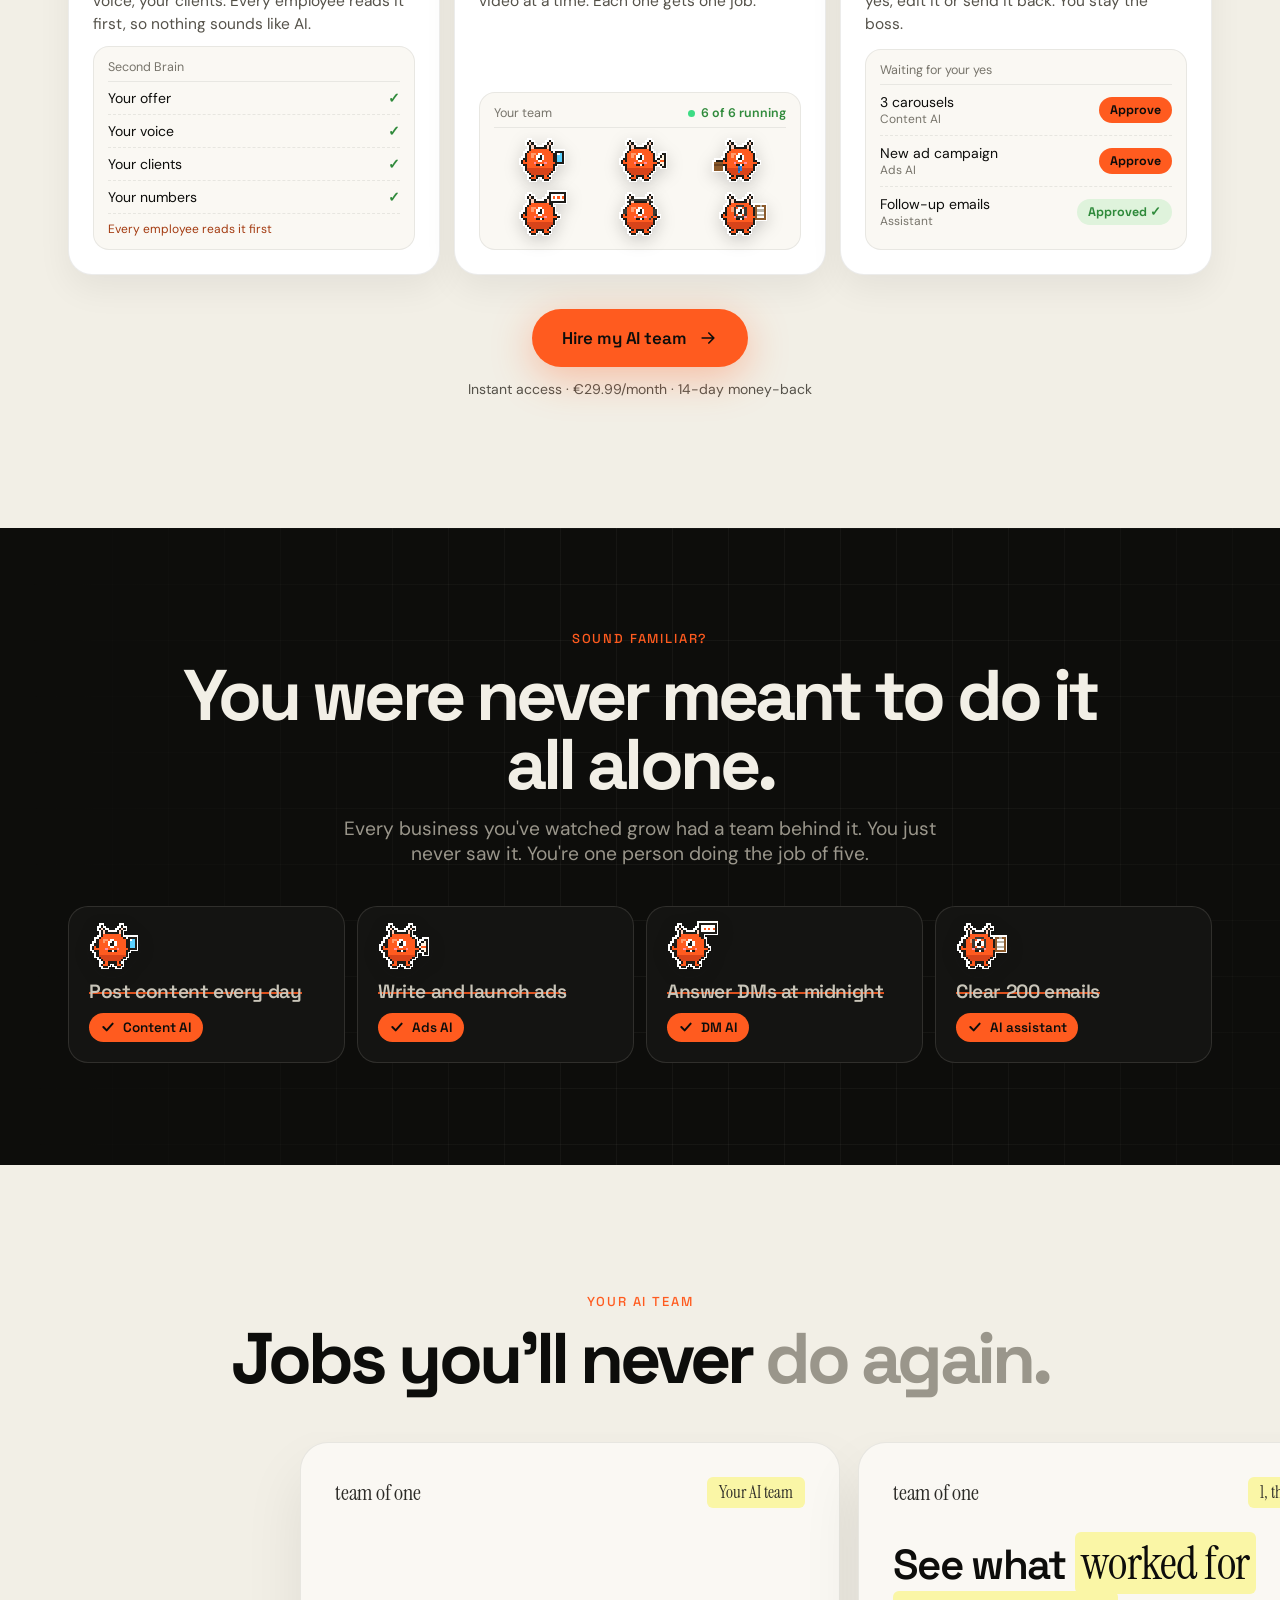
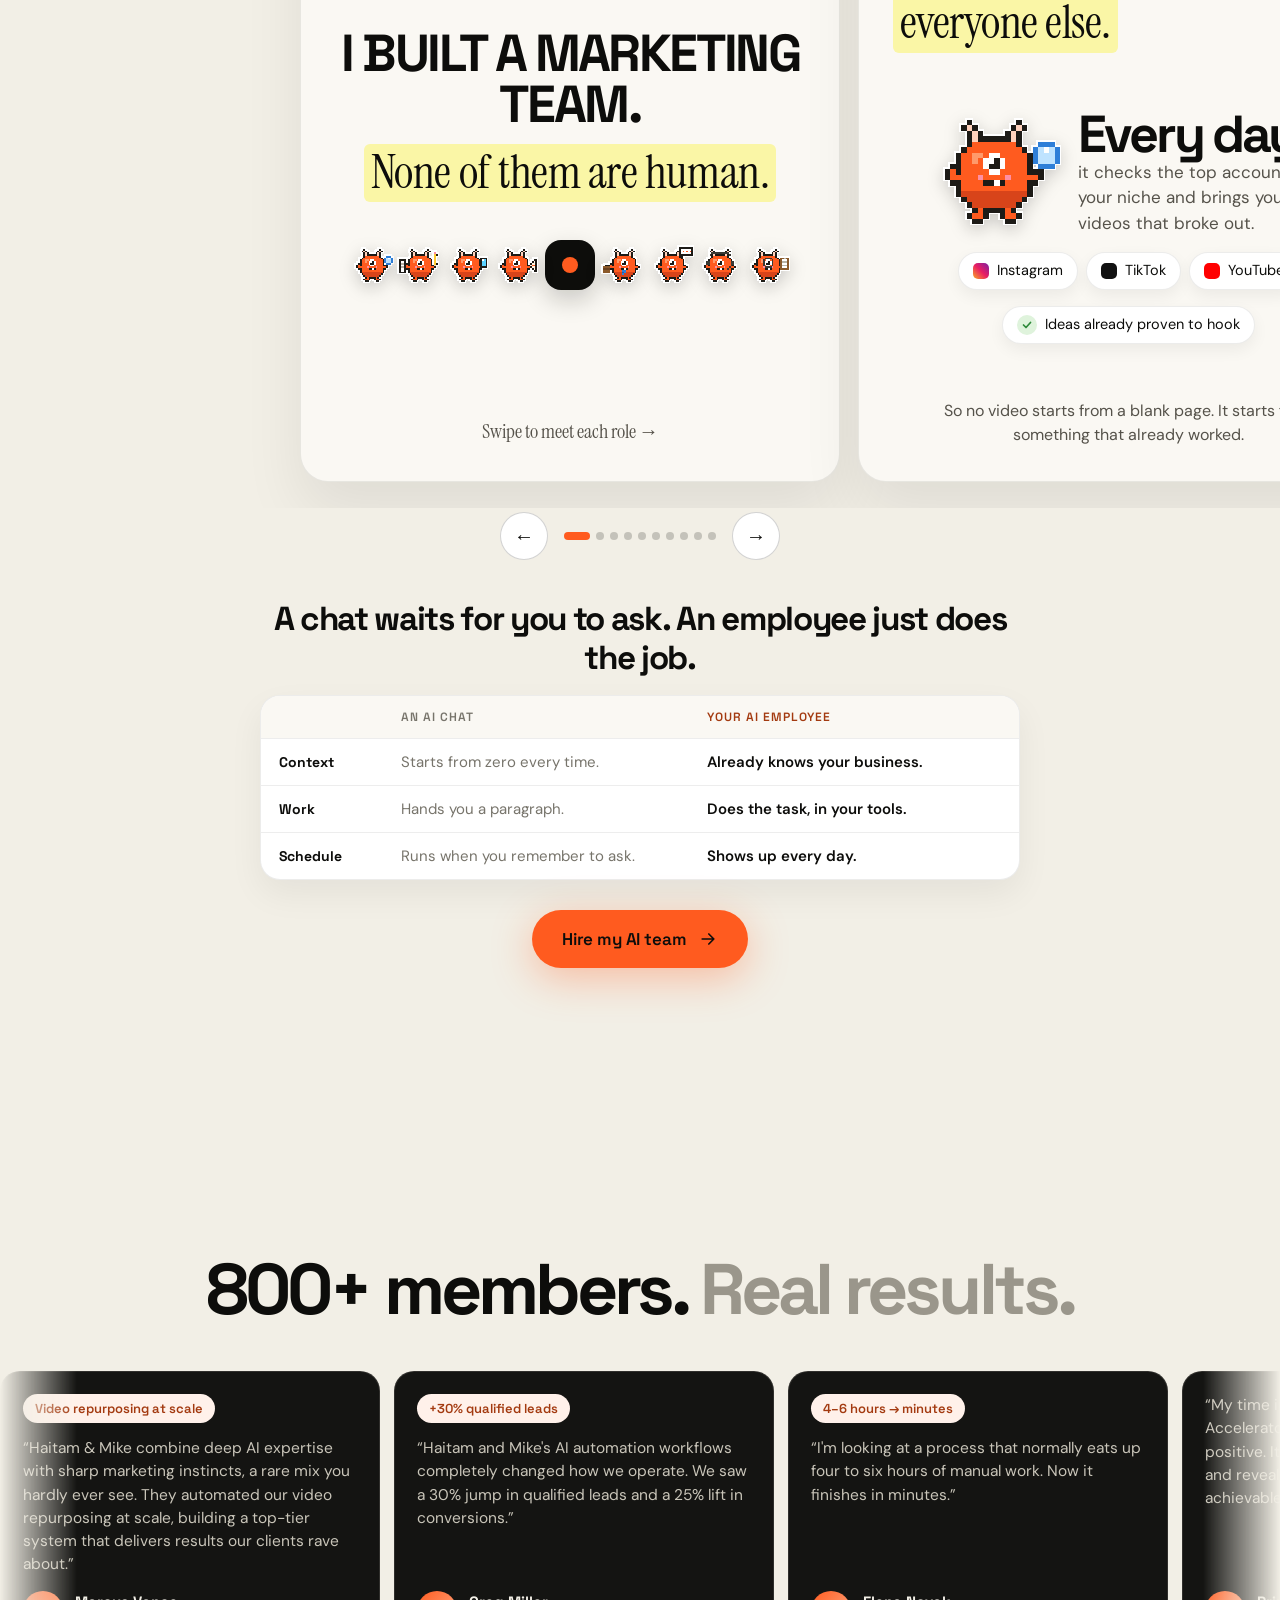
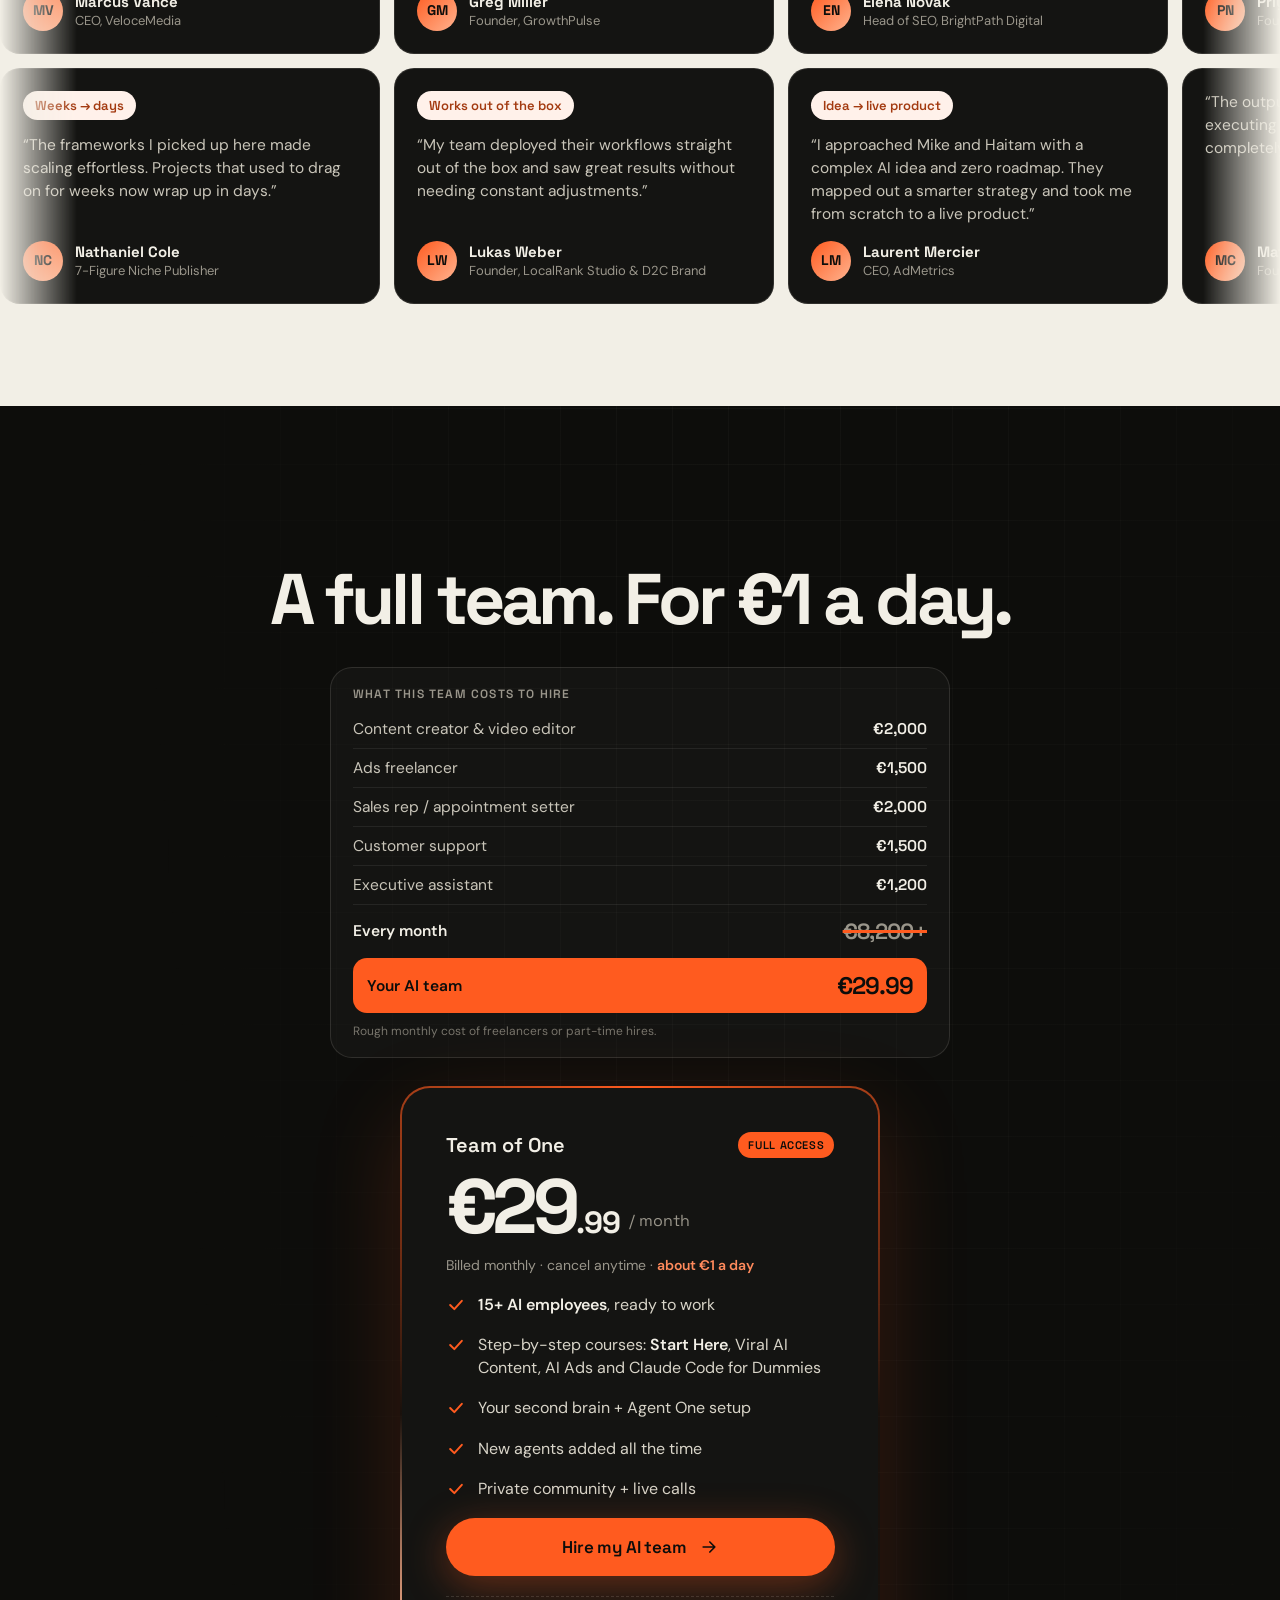
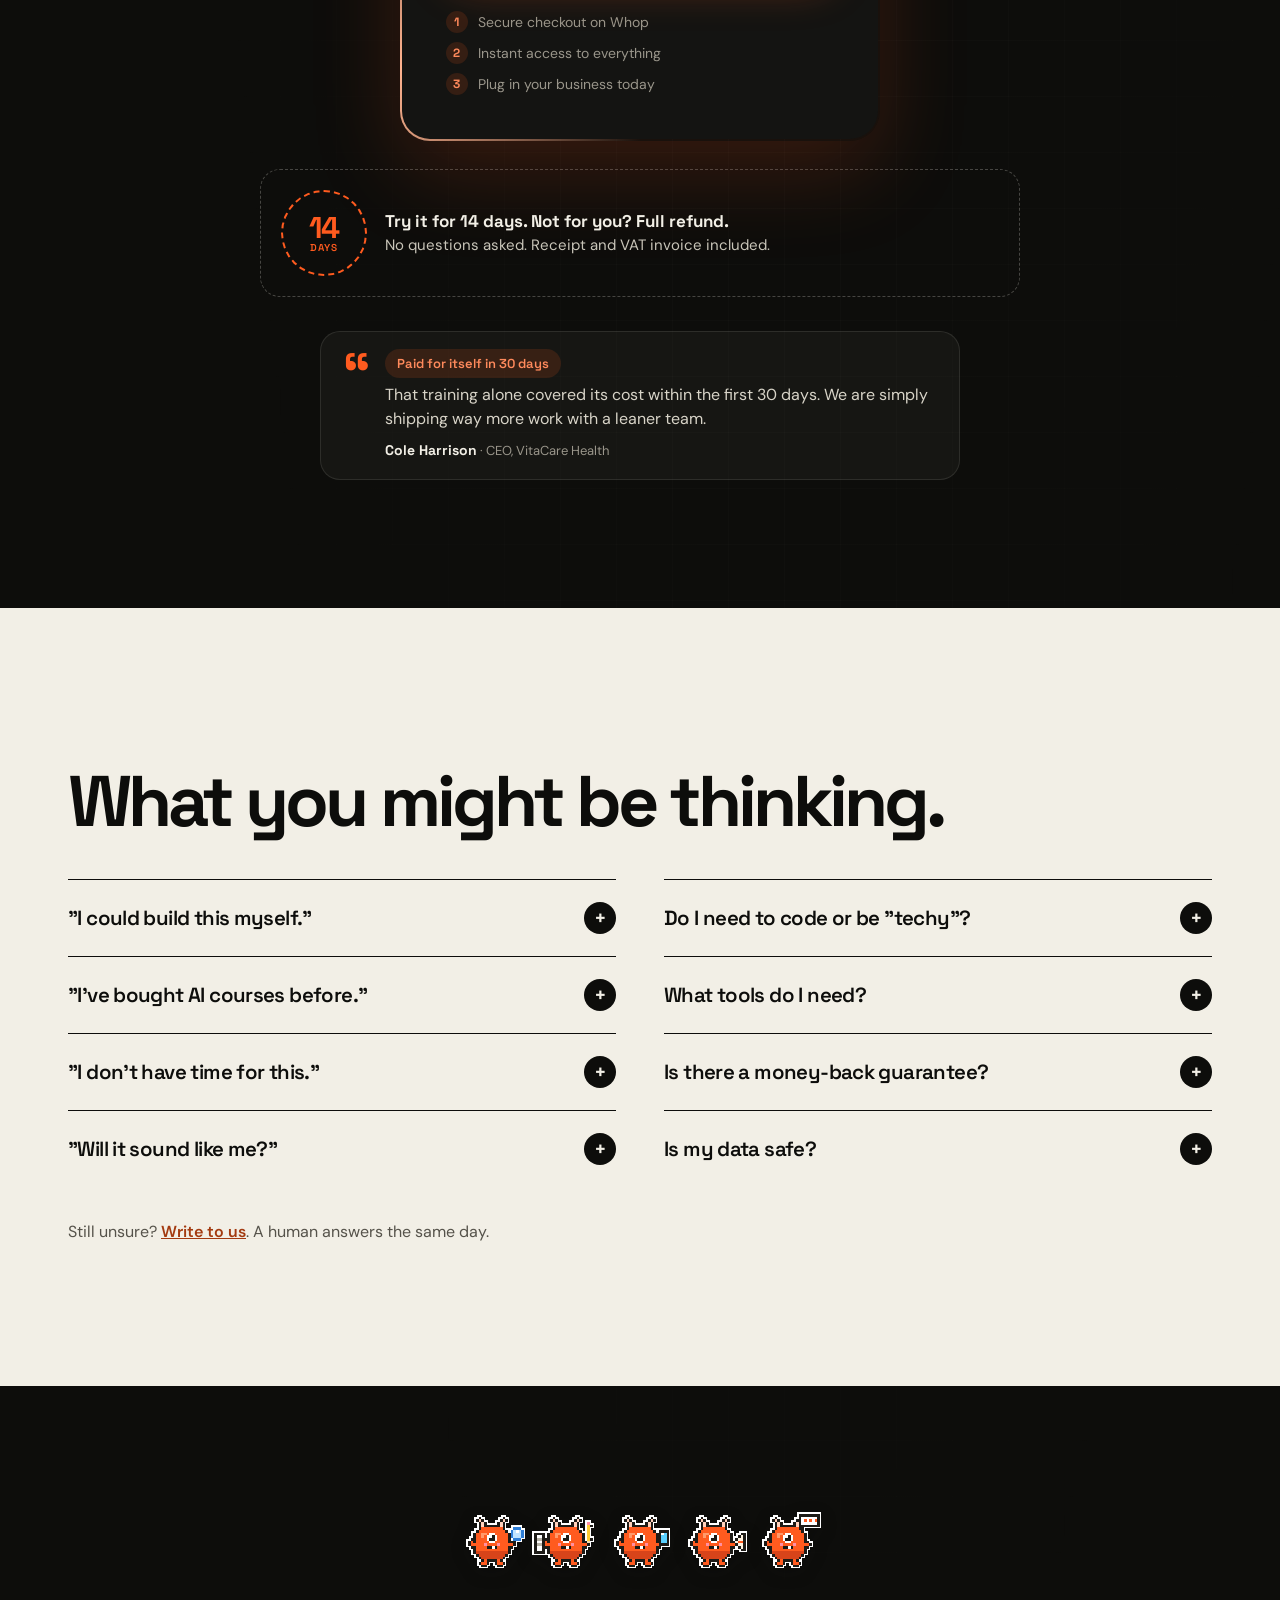
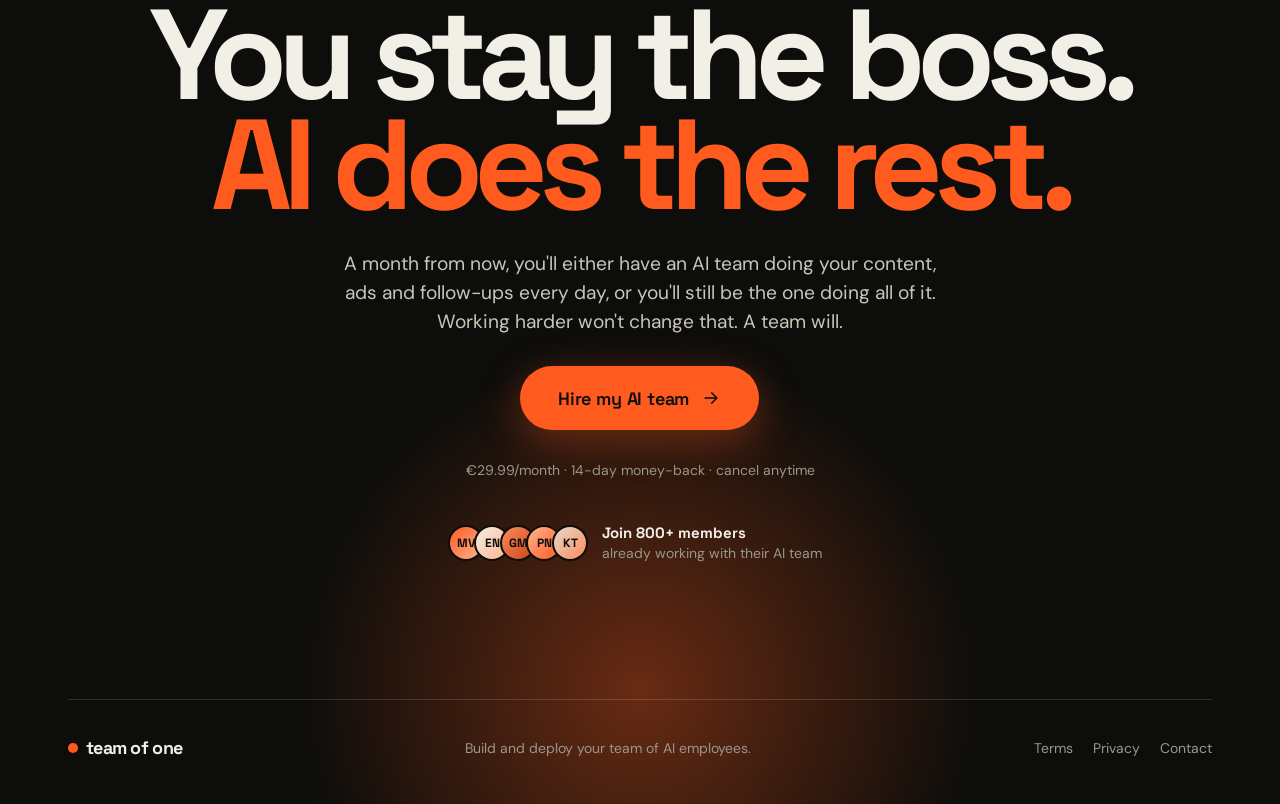
==== commit df4752d6: "Drop 7-day setup claims; adapted copy: never meant to do it alone, jobs you'll never do again, AI ch" ====
--- a/index.html
+++ b/index.html
@@ -4,27 +4,27 @@
 <meta charset="utf-8">
 <meta name="viewport" content="width=device-width, initial-scale=1, viewport-fit=cover">
 <title>Team of One · Stop doing every job yourself</title>
-<meta name="description" content="Build a team of 15+ AI employees that save you 20 hours a week. Ready in 7 days, no coding. €29.99/month with a 14-day money-back guarantee.">
+<meta name="description" content="Build a team of 15+ AI employees that save you 20 hours a week. No coding. €29.99/month with a 14-day money-back guarantee.">
 <link rel="canonical" href="https://teamofone.club/">
 <meta name="theme-color" content="#0d0d0b">
 <meta property="og:type" content="website">
 <meta property="og:locale" content="en_US">
 <meta property="og:url" content="https://teamofone.club/">
 <meta property="og:title" content="Team of One · Stop doing every job yourself">
-<meta property="og:description" content="15+ AI employees that save you 20 hours a week. Ready in 7 days. No coding.">
+<meta property="og:description" content="15+ AI employees that post your content, run your ads and answer your leads. No coding.">
 <meta property="og:image" content="https://teamofone.club/og.png">
 <meta name="twitter:card" content="summary_large_image">
 <meta name="twitter:title" content="Team of One · Stop doing every job yourself">
-<meta name="twitter:description" content="15+ AI employees that save you 20 hours a week. Ready in 7 days. No coding.">
+<meta name="twitter:description" content="15+ AI employees that post your content, run your ads and answer your leads. No coding.">
 <meta name="twitter:image" content="https://teamofone.club/og.png">
 <link rel="icon" href="/favicon.svg" type="image/svg+xml">
 <link rel="preconnect" href="https://fonts.googleapis.com">
 <link rel="preconnect" href="https://fonts.gstatic.com" crossorigin>
 <link rel="stylesheet" href="https://fonts.googleapis.com/css2?family=DM+Sans:opsz,wght@9..40,400;9..40,500;9..40,700&family=Instrument+Serif&family=Space+Grotesk:wght@400;500;600;700&display=swap">
-<link rel="stylesheet" href="/styles.css?v=14">
+<link rel="stylesheet" href="/styles.css?v=15">
 <script>document.documentElement.classList.add('js')</script>
-<script type="application/ld+json">{"@context": "https://schema.org", "@type": "FAQPage", "mainEntity": [{"@type": "Question", "name": "\"I could build this myself.\"", "acceptedAnswer": {"@type": "Answer", "text": "You could. You'd also spend months testing prompts that almost work. This hands you finished, tested employees that work now."}}, {"@type": "Question", "name": "\"I've bought AI courses before.\"", "acceptedAnswer": {"@type": "Answer", "text": "Most courses give you prompts you have to remember to use. An AI employee already knows your business and does the job every day."}}, {"@type": "Question", "name": "\"I don't have time for this.\"", "acceptedAnswer": {"@type": "Answer", "text": "That's exactly why you need it. Your first employee is working by day 3 or 4, and you go at your own pace."}}, {"@type": "Question", "name": "\"Will it sound like me?\"", "acceptedAnswer": {"@type": "Answer", "text": "Yes. Every employee reads your Second Brain (your offer, your voice and your clients) before it writes a word."}}, {"@type": "Question", "name": "Do I need to code or be \"techy\"?", "acceptedAnswer": {"@type": "Answer", "text": "No. Everything is click by click, on video. If you can send an email, you can set up your AI team."}}, {"@type": "Question", "name": "What tools do I need?", "acceptedAnswer": {"@type": "Answer", "text": "Your computer and a Claude account. The Start Here course shows you exactly which plan to pick and how to set it up."}}, {"@type": "Question", "name": "Is there a money-back guarantee?", "acceptedAnswer": {"@type": "Answer", "text": "Yes. Try it for 14 days. Not for you? Full refund, no questions asked."}}, {"@type": "Question", "name": "Is my data safe?", "acceptedAnswer": {"@type": "Answer", "text": "Your agents run in your own Claude account. We never see your files or your customers."}}]}</script>
-<script defer src="/app.js?v=14"></script>
+<script type="application/ld+json">{"@context": "https://schema.org", "@type": "FAQPage", "mainEntity": [{"@type": "Question", "name": "\"I could build this myself.\"", "acceptedAnswer": {"@type": "Answer", "text": "You could. You'd also spend months testing prompts that almost work. This hands you finished, tested employees that work now."}}, {"@type": "Question", "name": "\"I've bought AI courses before.\"", "acceptedAnswer": {"@type": "Answer", "text": "Most courses give you prompts you have to remember to use. An AI employee already knows your business and does the job every day."}}, {"@type": "Question", "name": "\"I don't have time for this.\"", "acceptedAnswer": {"@type": "Answer", "text": "Staying too busy to fix being too busy is how another year goes by. You set it up once, at your own pace, and it gives you time back every week."}}, {"@type": "Question", "name": "\"Will it sound like me?\"", "acceptedAnswer": {"@type": "Answer", "text": "Yes. Every employee reads your Second Brain (your offer, your voice and your clients) before it writes a word."}}, {"@type": "Question", "name": "Do I need to code or be \"techy\"?", "acceptedAnswer": {"@type": "Answer", "text": "No. Everything is click by click, on video. If you can send an email, you can set up your AI team."}}, {"@type": "Question", "name": "What tools do I need?", "acceptedAnswer": {"@type": "Answer", "text": "Your computer and a Claude account. The Start Here course shows you exactly which plan to pick and how to set it up."}}, {"@type": "Question", "name": "Is there a money-back guarantee?", "acceptedAnswer": {"@type": "Answer", "text": "Yes. Try it for 14 days. Not for you? Full refund, no questions asked."}}, {"@type": "Question", "name": "Is my data safe?", "acceptedAnswer": {"@type": "Answer", "text": "Your agents run in your own Claude account. We never see your files or your customers."}}]}</script>
+<script defer src="/app.js?v=15"></script>
 <script>window.va = window.va || function () { (window.vaq = window.vaq || []).push(arguments); };</script>
 <script defer src="/_vercel/insights/script.js"></script>
 </head>
@@ -60,7 +60,7 @@
 <section class="hero2">
   <span class="badge up" style="animation-delay:.05s"><b>Runs on Claude</b>no coding needed</span>
   <h1 class="h1" data-split>Stop doing <span class="o">every job</span> yourself.</h1>
-  <p class="lead up" style="animation-delay:.6s">Hire 15+ AI employees that post your content, run your ads and answer your leads. <b>Set up in 7 days. No code.</b></p>
+  <p class="lead up" style="animation-delay:.6s">Hire 15+ AI employees that post your content, run your ads and answer your leads. <b>No code. No new hires.</b></p>
   <div class="up hcta" style="animation-delay:.95s">
     <a class="cta" href="#pricing" data-checkout="member" data-magnetic data-track="hero_cta">Hire my AI team<svg width="20" height="20" viewBox="0 0 24 24" fill="none" stroke="currentColor" stroke-width="2" stroke-linecap="round" stroke-linejoin="round" aria-hidden="true"><path d="M5 12h14M13 6l6 6-6 6"></path></svg></a>
     <p class="micro" style="text-align:left">€29.99/month · cancel anytime<br><b class="ok">14-day money-back guarantee</b></p>
@@ -86,17 +86,17 @@
 <section class="paper sec" id="how" style="margin-top:-30px;padding-top:clamp(110px,12vw,170px)">
   <div class="in">
     <p class="eyebrow rv" style="text-align:center">How it works</p>
-    <h2 class="h2 rv" style="text-align:center;margin-left:auto;margin-right:auto">Your AI team, set up <span class="m">in 7 days.</span></h2>
-    <p class="sub rv">Three steps. Step by step, on video. No code.</p>
+    <h2 class="h2 rv" style="text-align:center;margin-left:auto;margin-right:auto">Three steps. <span class="m">Then it runs.</span></h2>
+    <p class="sub rv">Every step is on video, click by click. If you can drag a file, you can do this.</p>
     <div class="how3">
-      <article class="hw rv"><div class="hwh"><span class="hwn">01</span><span class="hwd">Day 1–2</span></div>
+      <article class="hw rv"><div class="hwh"><span class="hwn">01</span><span class="hwd">Once</span></div>
         <h3>Plug in your business</h3>
-        <p>Build your Second Brain: your offer, your voice, your clients. Every employee reads it before it writes a word.</p>
+        <p>Build your Second Brain: your offer, your voice, your clients. Every employee reads it first, so nothing sounds like AI.</p>
         <div class="hwv"><span class="hwt">Second Brain</span><span class="hwr">Your offer<i>✓</i></span><span class="hwr">Your voice<i>✓</i></span><span class="hwr">Your clients<i>✓</i></span><span class="hwr">Your numbers<i>✓</i></span><span class="hwf">Every employee reads it first</span></div>
       </article>
-      <article class="hw rv"><div class="hwh"><span class="hwn">02</span><span class="hwd">Day 3–7</span></div>
+      <article class="hw rv"><div class="hwh"><span class="hwn">02</span><span class="hwd">Once</span></div>
         <h3>Switch on your team</h3>
-        <p>Turn on 15+ AI employees, one video at a time. If you can drag a file, you can do this.</p>
+        <p>Turn on your 15+ AI employees, one short video at a time. Each one gets one job.</p>
         <div class="hwv"><span class="hwt">Your team <em class="live2"><i></i>6 of 6 running</em></span><div class="hwmon"><svg class="mon how-m" viewBox="0 0 24 21" shape-rendering="crispEdges" aria-hidden="true"><use href="#mon-editor"/></svg><svg class="mon how-m" viewBox="0 0 24 21" shape-rendering="crispEdges" aria-hidden="true"><use href="#mon-ads"/></svg><svg class="mon how-m" viewBox="0 0 24 21" shape-rendering="crispEdges" aria-hidden="true"><use href="#mon-sales"/></svg><svg class="mon how-m" viewBox="0 0 24 21" shape-rendering="crispEdges" aria-hidden="true"><use href="#mon-setter"/></svg><svg class="mon how-m" viewBox="0 0 24 21" shape-rendering="crispEdges" aria-hidden="true"><use href="#mon-support"/></svg><svg class="mon how-m" viewBox="0 0 24 21" shape-rendering="crispEdges" aria-hidden="true"><use href="#mon-assistant"/></svg></div></div>
       </article>
       <article class="hw rv"><div class="hwh"><span class="hwn">03</span><span class="hwd">Every day</span></div>
@@ -116,7 +116,8 @@
 <section class="sec tight" id="pain">
   <div class="in">
     <p class="eyebrow rv" style="text-align:center">Sound familiar?</p>
-    <h2 class="h2 rv" style="text-align:center;margin-left:auto;margin-right:auto">You're one person doing the job of five. <span class="o">AI can do four of them.</span></h2>
+    <h2 class="h2 rv" style="text-align:center;margin-left:auto;margin-right:auto">You were never meant to <span class="o">do it all alone.</span></h2>
+    <p class="sub rv" style="color:#9a968b">Every business you've watched grow had a team behind it. You just never saw it. You're one person doing the job of five.</p>
     <div class="swaps"><div class="sw rv"><svg class="mon sw-m" viewBox="0 0 24 21" shape-rendering="crispEdges" aria-hidden="true"><use href="#mon-editor"/></svg><span class="swo"><s>Post content every day</s></span>
         <span class="swn"><svg width="16" height="16" viewBox="0 0 24 24" fill="none" stroke="currentColor" stroke-width="3" stroke-linecap="round" stroke-linejoin="round" aria-hidden="true"><path d="M5 12l5 5 9-10"/></svg>Content AI</span></div><div class="sw rv"><svg class="mon sw-m" viewBox="0 0 24 21" shape-rendering="crispEdges" aria-hidden="true"><use href="#mon-ads"/></svg><span class="swo"><s>Write and launch ads</s></span>
         <span class="swn"><svg width="16" height="16" viewBox="0 0 24 24" fill="none" stroke="currentColor" stroke-width="3" stroke-linecap="round" stroke-linejoin="round" aria-hidden="true"><path d="M5 12l5 5 9-10"/></svg>Ads AI</span></div><div class="sw rv"><svg class="mon sw-m" viewBox="0 0 24 21" shape-rendering="crispEdges" aria-hidden="true"><use href="#mon-setter"/></svg><span class="swo"><s>Answer DMs at midnight</s></span>
@@ -129,7 +130,7 @@
 <section class="paper sec" id="team">
   <div class="in">
     <p class="eyebrow rv" style="text-align:center">Your AI team</p>
-    <h2 class="h2 rv" style="text-align:center;margin-left:auto;margin-right:auto">Meet each role. <span class="m">One by one.</span></h2>
+    <h2 class="h2 rv" style="text-align:center;margin-left:auto;margin-right:auto">Jobs you'll never <span class="m">do again.</span></h2>
   </div>
   <div class="carw rv">
     <div class="car" data-car tabindex="0" aria-label="Carousel: your AI team, role by role">
@@ -219,6 +220,15 @@
     </div>
   </div>
   <div class="in">
+    <div class="vsx rv">
+      <p class="vsx-h">A chat waits for you to ask. <span class="o">An employee just does the job.</span></p>
+      <div class="vsx-t" role="table" aria-label="AI chat compared with an AI employee">
+        <div class="vsx-r head" role="row"><span role="columnheader"></span><span role="columnheader">An AI chat</span><span role="columnheader">Your AI employee</span></div>
+        <div class="vsx-r" role="row"><b role="rowheader">Context</b><span role="cell">Starts from zero every time.</span><span role="cell">Already knows your business.</span></div>
+        <div class="vsx-r" role="row"><b role="rowheader">Work</b><span role="cell">Hands you a paragraph.</span><span role="cell">Does the task, in your tools.</span></div>
+        <div class="vsx-r" role="row"><b role="rowheader">Schedule</b><span role="cell">Runs when you remember to ask.</span><span role="cell">Shows up every day.</span></div>
+      </div>
+    </div>
     <div style="text-align:center;margin-top:30px" class="rv"><a class="cta" href="#pricing" data-checkout="member" data-magnetic data-track="team_cta">Hire my AI team<svg width="20" height="20" viewBox="0 0 24 24" fill="none" stroke="currentColor" stroke-width="2" stroke-linecap="round" stroke-linejoin="round" aria-hidden="true"><path d="M5 12h14M13 6l6 6-6 6"></path></svg></a></div>
   </div>
 </section>
@@ -278,7 +288,7 @@
   <div class="in">
     <p class="eyebrow rv">Questions</p>
     <h2 class="h2 rv">What you might be thinking.</h2>
-    <div class="faq"><div><details name="faq" class="rv"><summary>"I could build this myself."<span class="pm" aria-hidden="true">+</span></summary><p>You could. You'd also spend months testing prompts that almost work. This hands you finished, tested employees that work now.</p></details><details name="faq" class="rv"><summary>"I've bought AI courses before."<span class="pm" aria-hidden="true">+</span></summary><p>Most courses give you prompts you have to remember to use. An AI employee already knows your business and does the job every day.</p></details><details name="faq" class="rv"><summary>"I don't have time for this."<span class="pm" aria-hidden="true">+</span></summary><p>That's exactly why you need it. Your first employee is working by day 3 or 4, and you go at your own pace.</p></details><details name="faq" class="rv"><summary>"Will it sound like me?"<span class="pm" aria-hidden="true">+</span></summary><p>Yes. Every employee reads your Second Brain (your offer, your voice and your clients) before it writes a word.</p></details></div><div><details name="faq" class="rv"><summary>Do I need to code or be "techy"?<span class="pm" aria-hidden="true">+</span></summary><p>No. Everything is click by click, on video. If you can send an email, you can set up your AI team.</p></details><details name="faq" class="rv"><summary>What tools do I need?<span class="pm" aria-hidden="true">+</span></summary><p>Your computer and a Claude account. The Start Here course shows you exactly which plan to pick and how to set it up.</p></details><details name="faq" class="rv"><summary>Is there a money-back guarantee?<span class="pm" aria-hidden="true">+</span></summary><p>Yes. Try it for 14 days. Not for you? Full refund, no questions asked.</p></details><details name="faq" class="rv"><summary>Is my data safe?<span class="pm" aria-hidden="true">+</span></summary><p>Your agents run in your own Claude account. We never see your files or your customers.</p></details></div></div>
+    <div class="faq"><div><details name="faq" class="rv"><summary>"I could build this myself."<span class="pm" aria-hidden="true">+</span></summary><p>You could. You'd also spend months testing prompts that almost work. This hands you finished, tested employees that work now.</p></details><details name="faq" class="rv"><summary>"I've bought AI courses before."<span class="pm" aria-hidden="true">+</span></summary><p>Most courses give you prompts you have to remember to use. An AI employee already knows your business and does the job every day.</p></details><details name="faq" class="rv"><summary>"I don't have time for this."<span class="pm" aria-hidden="true">+</span></summary><p>Staying too busy to fix being too busy is how another year goes by. You set it up once, at your own pace, and it gives you time back every week.</p></details><details name="faq" class="rv"><summary>"Will it sound like me?"<span class="pm" aria-hidden="true">+</span></summary><p>Yes. Every employee reads your Second Brain (your offer, your voice and your clients) before it writes a word.</p></details></div><div><details name="faq" class="rv"><summary>Do I need to code or be "techy"?<span class="pm" aria-hidden="true">+</span></summary><p>No. Everything is click by click, on video. If you can send an email, you can set up your AI team.</p></details><details name="faq" class="rv"><summary>What tools do I need?<span class="pm" aria-hidden="true">+</span></summary><p>Your computer and a Claude account. The Start Here course shows you exactly which plan to pick and how to set it up.</p></details><details name="faq" class="rv"><summary>Is there a money-back guarantee?<span class="pm" aria-hidden="true">+</span></summary><p>Yes. Try it for 14 days. Not for you? Full refund, no questions asked.</p></details><details name="faq" class="rv"><summary>Is my data safe?<span class="pm" aria-hidden="true">+</span></summary><p>Your agents run in your own Claude account. We never see your files or your customers.</p></details></div></div>
     <p class="faqmore rv">Still unsure? <a href="mailto:hello@teamofone.club">Write to us</a>. A human answers the same day.</p>
   </div>
 </section>
@@ -289,7 +299,7 @@
   <div class="in final">
     <div class="finmon rv" aria-hidden="true"><svg class="mon fm" viewBox="0 0 24 21" shape-rendering="crispEdges" aria-hidden="true"><use href="#mon-research"/></svg><svg class="mon fm" viewBox="0 0 24 21" shape-rendering="crispEdges" aria-hidden="true"><use href="#mon-writer"/></svg><svg class="mon fm" viewBox="0 0 24 21" shape-rendering="crispEdges" aria-hidden="true"><use href="#mon-editor"/></svg><svg class="mon fm" viewBox="0 0 24 21" shape-rendering="crispEdges" aria-hidden="true"><use href="#mon-ads"/></svg><svg class="mon fm" viewBox="0 0 24 21" shape-rendering="crispEdges" aria-hidden="true"><use href="#mon-setter"/></svg></div>
     <h2 class="mega rv">You stay the boss.<br><span class="o">AI does the rest.</span></h2>
-    <p class="finsub rv">A month from now, you'll either have an AI team doing your content, ads and follow-ups every day, or you'll still be doing all of it yourself.</p>
+    <p class="finsub rv">A month from now, you'll either have an AI team doing your content, ads and follow-ups every day, or you'll still be the one doing all of it. Working harder won't change that. A team will.</p>
     <a class="cta rv" href="#pricing" data-checkout="member" data-magnetic data-track="final_cta">Hire my AI team<svg width="20" height="20" viewBox="0 0 24 24" fill="none" stroke="currentColor" stroke-width="2" stroke-linecap="round" stroke-linejoin="round" aria-hidden="true"><path d="M5 12h14M13 6l6 6-6 6"></path></svg></a>
     <p class="micro rv">€29.99/month · 14-day money-back · cancel anytime</p>
     <a class="hproof rv" href="#reviews"><span class="avs" aria-hidden="true"><span class="av">MV</span><span class="av">EN</span><span class="av">GM</span><span class="av">PN</span><span class="av">KT</span></span><span><b>Join 800+ members</b><br>already working with their AI team</span></a>
--- a/styles.css
+++ b/styles.css
@@ -1001,3 +1001,16 @@
   .cr2{font-size:14.5px}
 }
 .cr2{align-items:center}
+
+/* v15: AI chat vs AI employee */
+.vsx{max-width:760px;margin:40px auto 0;text-align:center}
+.vsx-h{margin:0;font-family:'Space Grotesk',sans-serif;font-weight:700;font-size:clamp(24px,2.6vw,34px);letter-spacing:-.04em;line-height:1.15}
+.vsx-t{margin-top:18px;background:#fff;border:1px solid rgba(13,13,11,.08);border-radius:20px;overflow:hidden;text-align:left;box-shadow:0 14px 34px rgba(13,13,11,.06)}
+.vsx-r{display:grid;grid-template-columns:110px minmax(0,1fr) minmax(0,1fr);gap:12px;padding:13px 18px;border-top:1px solid rgba(13,13,11,.07);font-size:15px;align-items:center}
+.vsx-r:first-child{border-top:0}
+.vsx-r.head{font-family:'Space Grotesk',sans-serif;font-size:12px;font-weight:600;letter-spacing:.08em;text-transform:uppercase;color:#77746b;background:#faf8f3}
+.vsx-r.head span:last-child{color:#a33a10}
+.vsx-r b{font-family:'Space Grotesk',sans-serif;font-size:14px}
+.vsx-r span:nth-child(2){color:#77746b}
+.vsx-r span:nth-child(3){font-weight:600;color:#0d0d0b}
+@media (max-width:640px){.vsx-r{grid-template-columns:72px minmax(0,1fr) minmax(0,1fr);gap:8px;padding:11px 12px;font-size:13.5px}.vsx-r b{font-size:12.5px}}
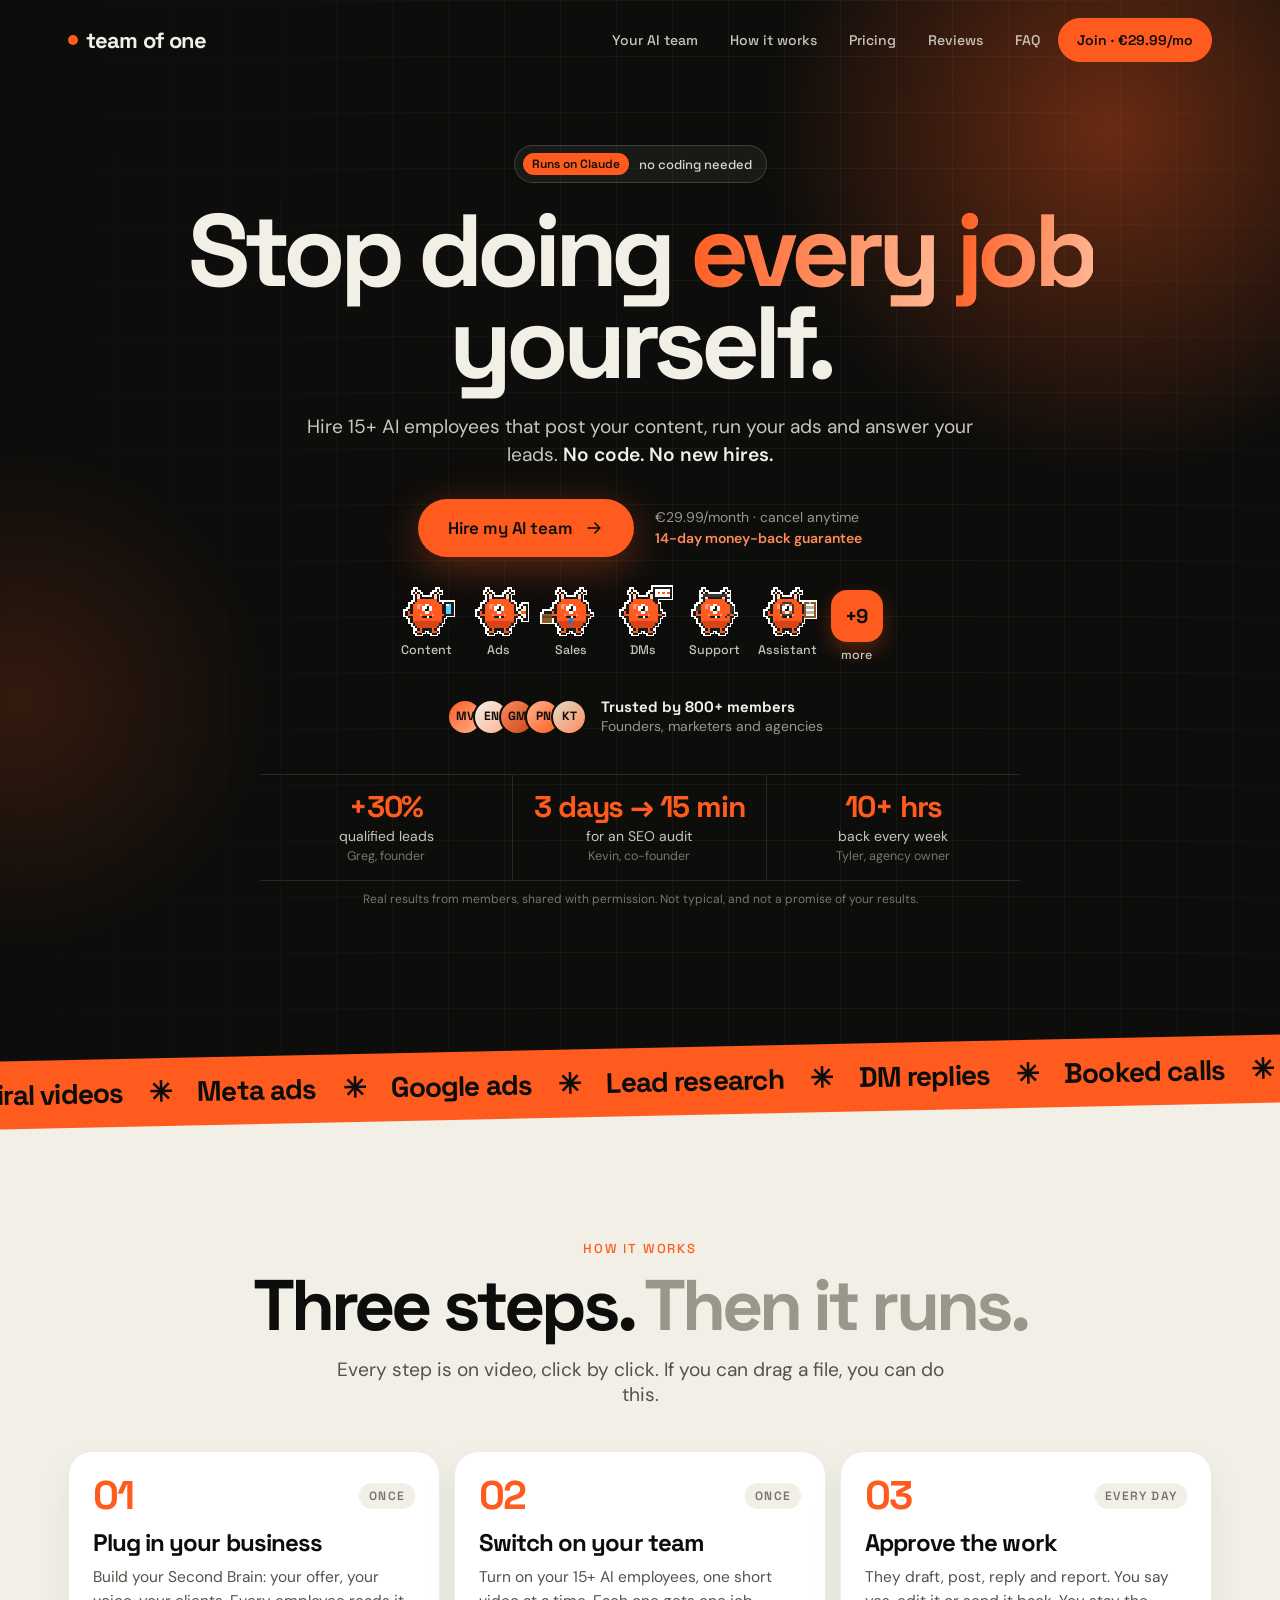
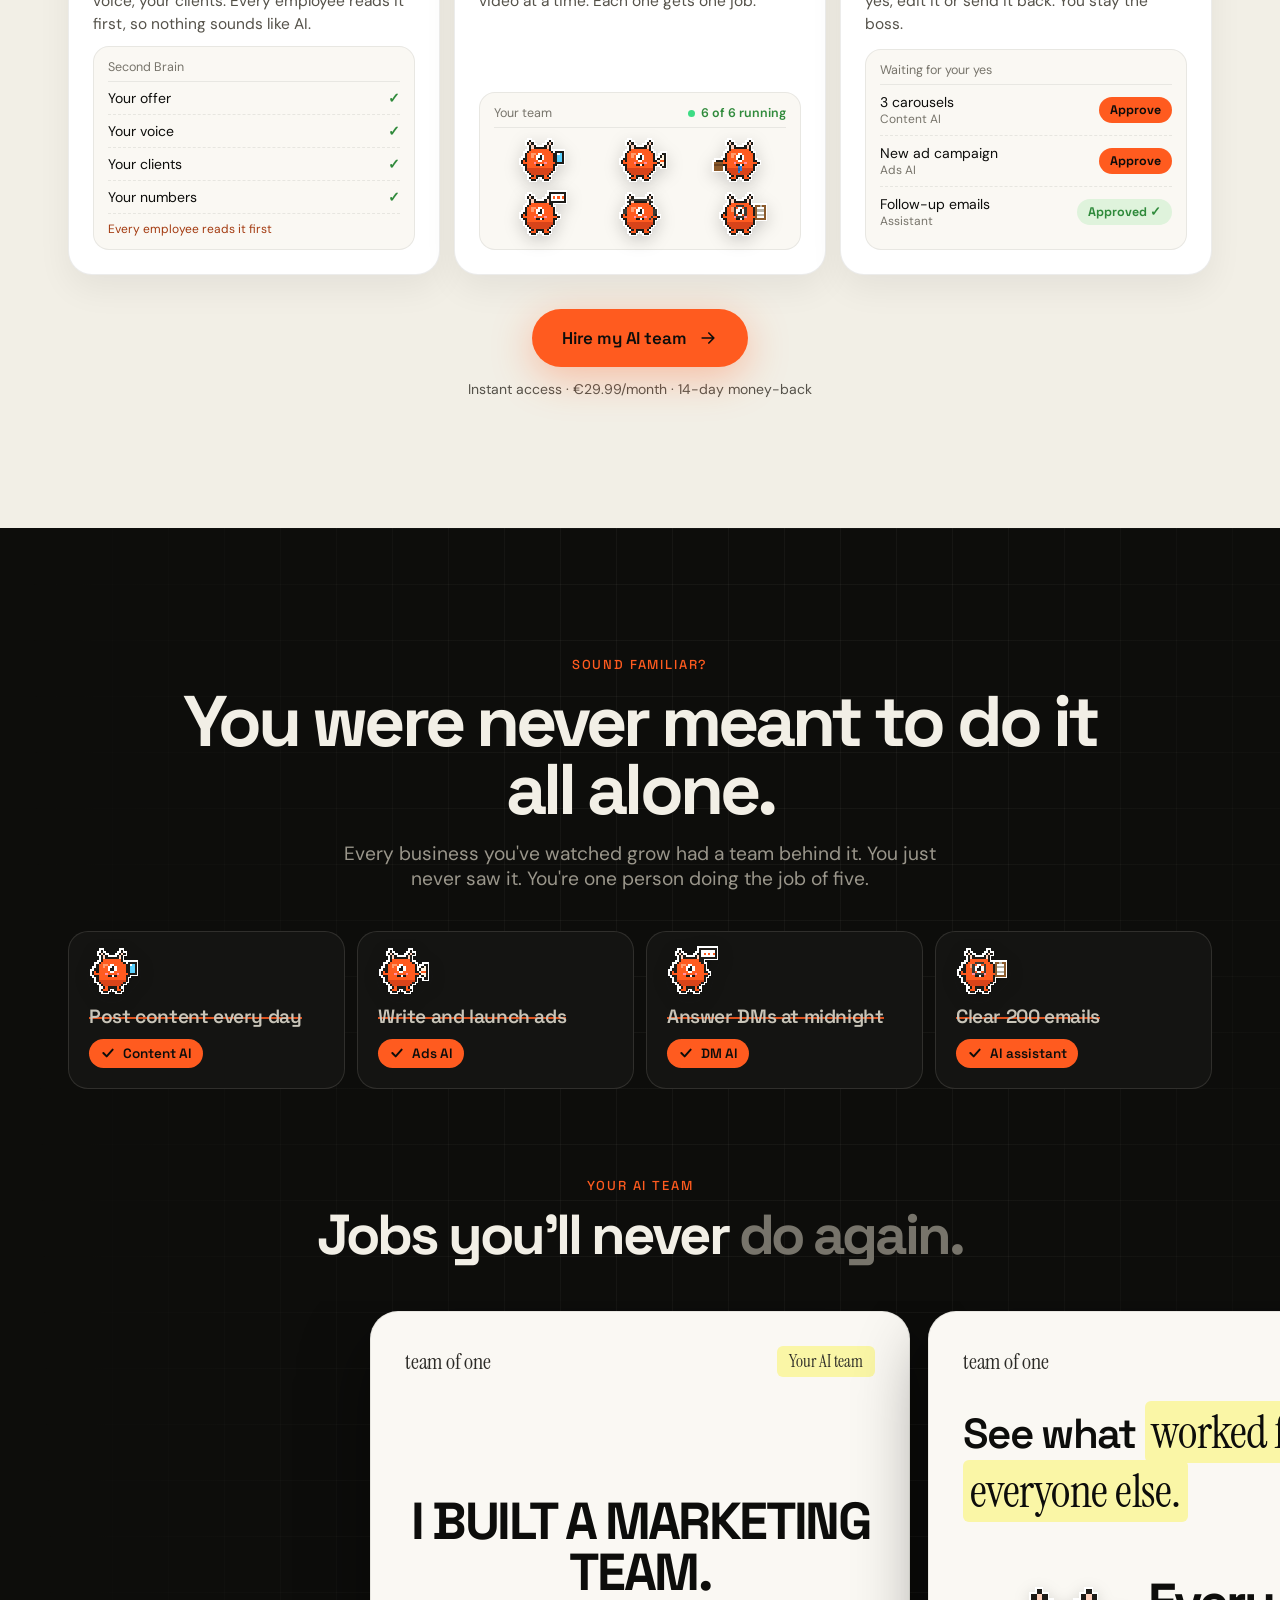
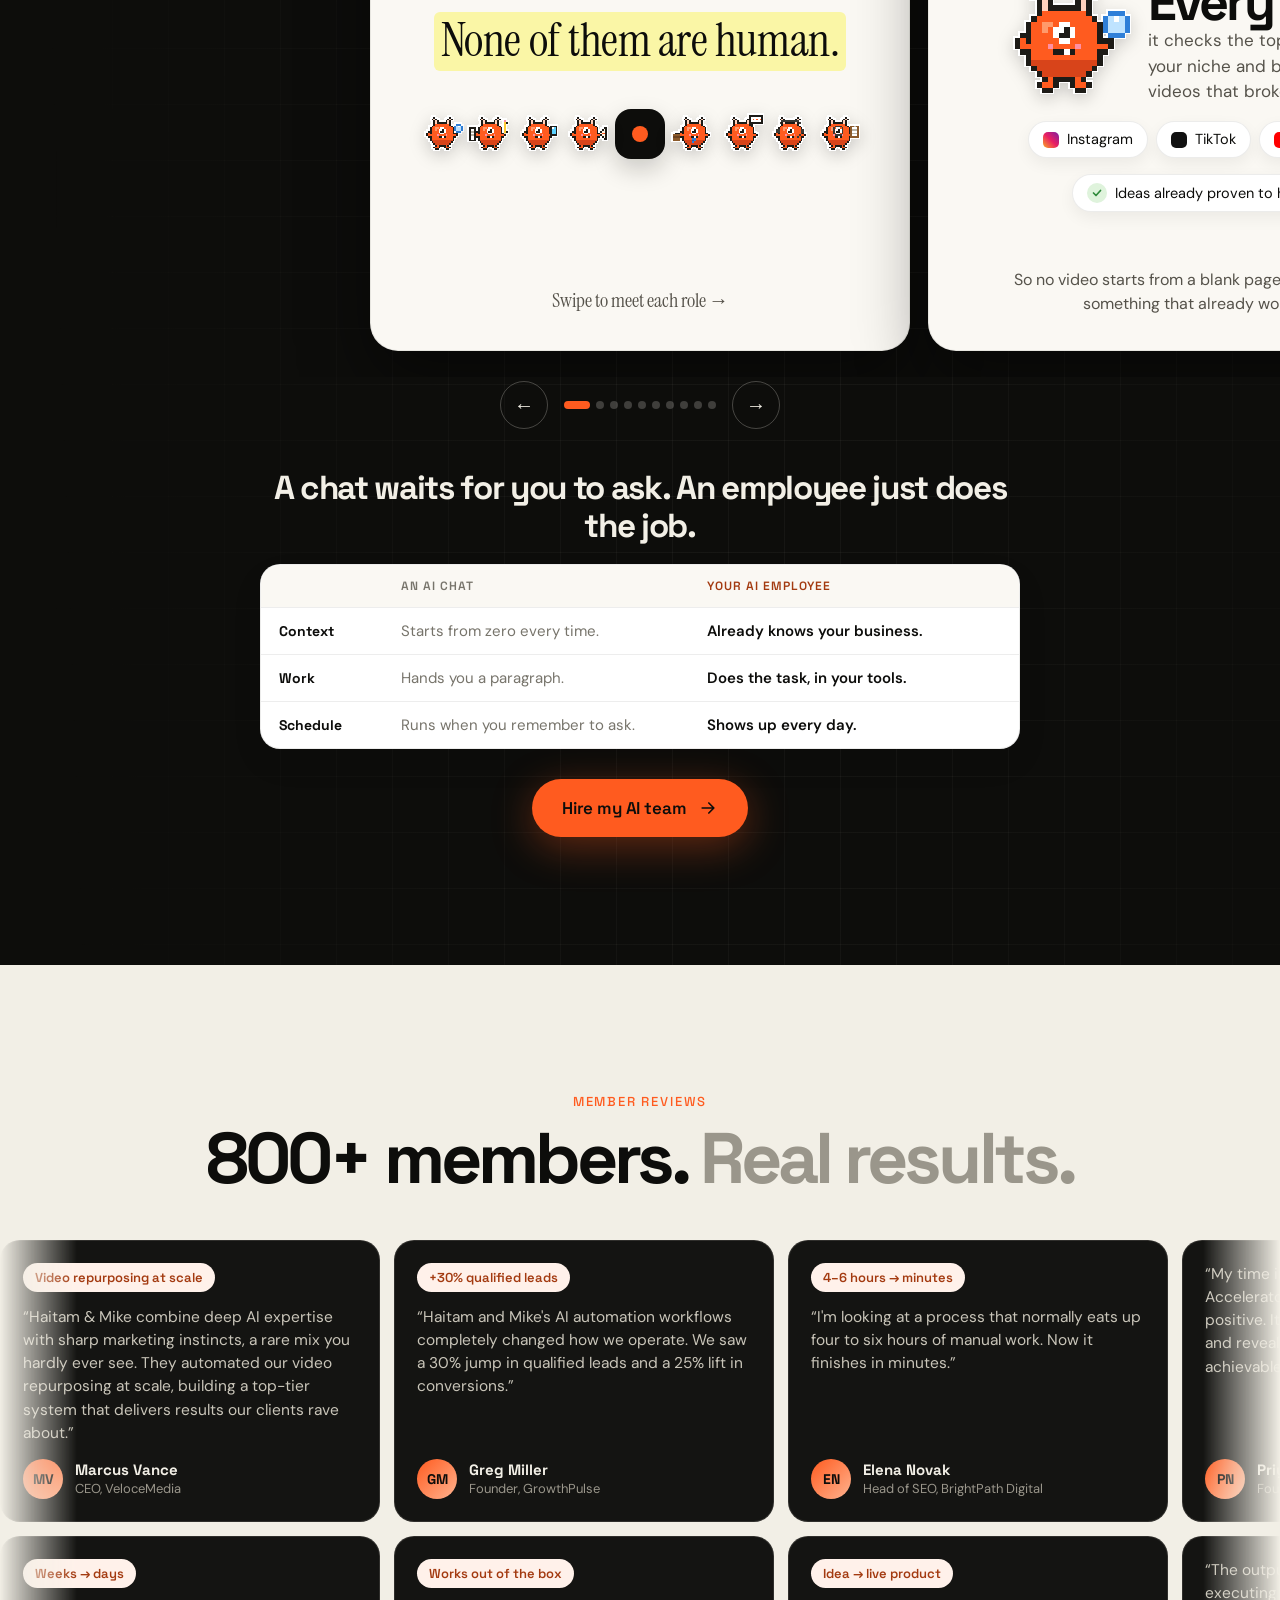
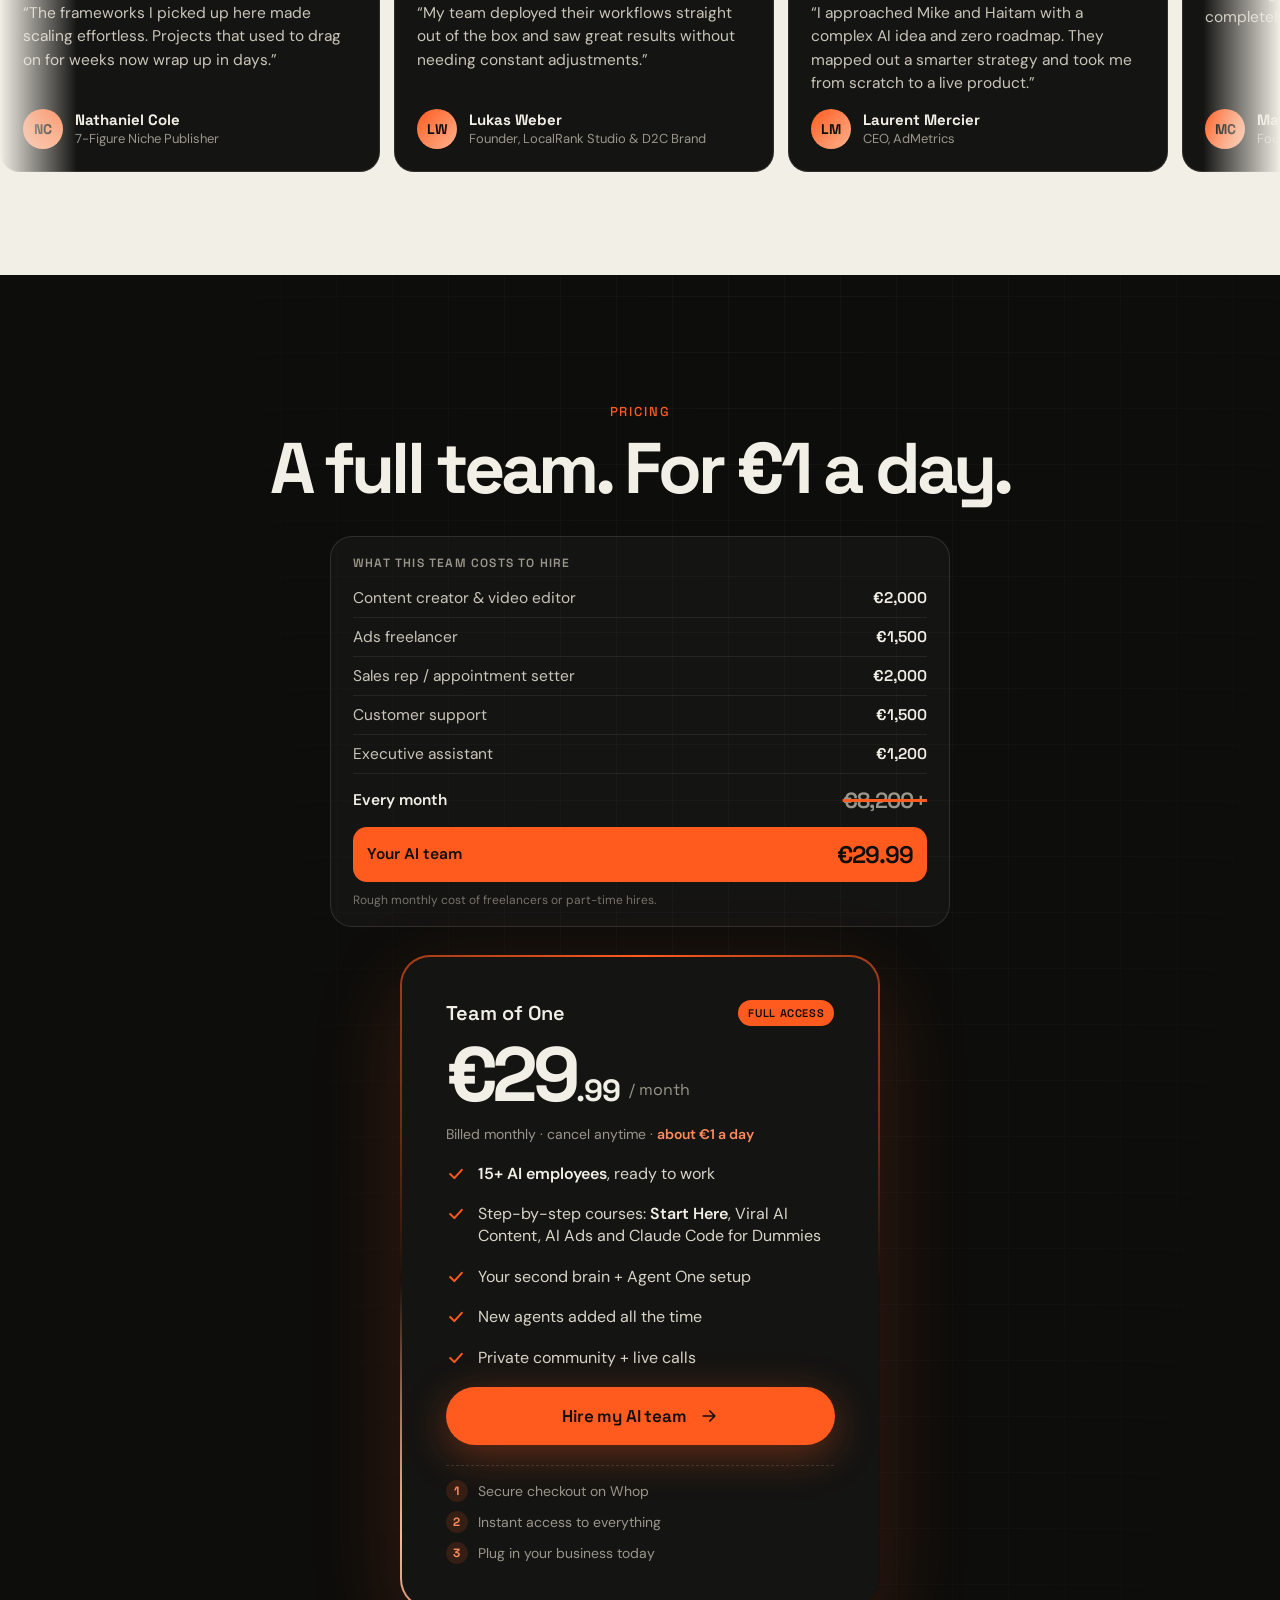
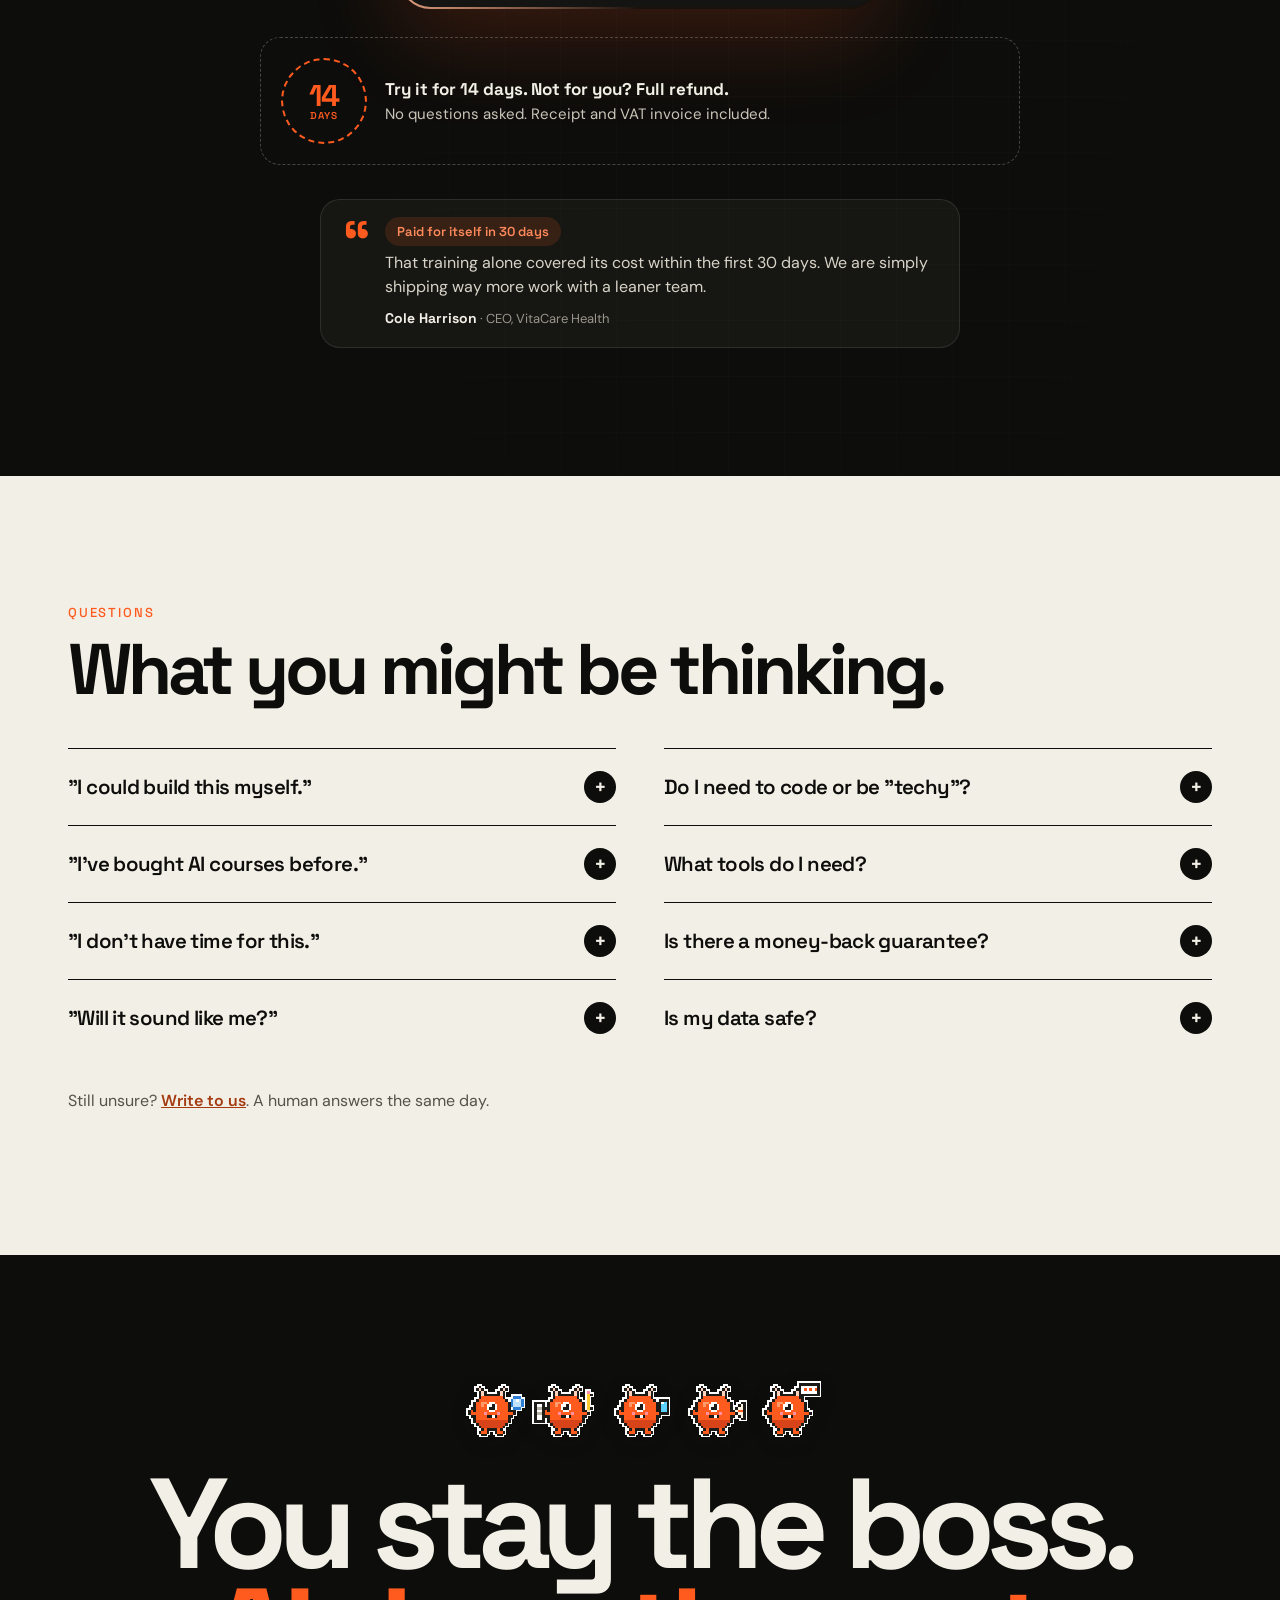
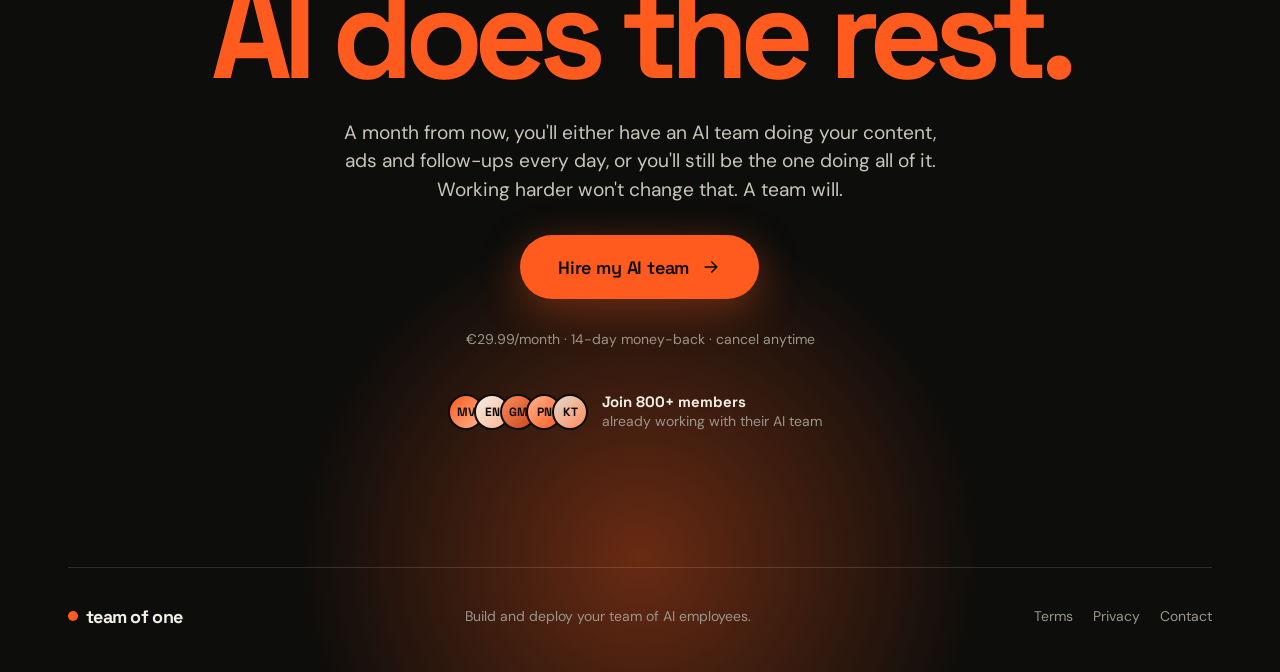
==== commit f394699a: "Merge 'Sound familiar?' into the team section; hide second review row on mobile Co-Authored-By: Clau" ====
--- a/index.html
+++ b/index.html
@@ -21,10 +21,10 @@
 <link rel="preconnect" href="https://fonts.googleapis.com">
 <link rel="preconnect" href="https://fonts.gstatic.com" crossorigin>
 <link rel="stylesheet" href="https://fonts.googleapis.com/css2?family=DM+Sans:opsz,wght@9..40,400;9..40,500;9..40,700&family=Instrument+Serif&family=Space+Grotesk:wght@400;500;600;700&display=swap">
-<link rel="stylesheet" href="/styles.css?v=15">
+<link rel="stylesheet" href="/styles.css?v=16">
 <script>document.documentElement.classList.add('js')</script>
 <script type="application/ld+json">{"@context": "https://schema.org", "@type": "FAQPage", "mainEntity": [{"@type": "Question", "name": "\"I could build this myself.\"", "acceptedAnswer": {"@type": "Answer", "text": "You could. You'd also spend months testing prompts that almost work. This hands you finished, tested employees that work now."}}, {"@type": "Question", "name": "\"I've bought AI courses before.\"", "acceptedAnswer": {"@type": "Answer", "text": "Most courses give you prompts you have to remember to use. An AI employee already knows your business and does the job every day."}}, {"@type": "Question", "name": "\"I don't have time for this.\"", "acceptedAnswer": {"@type": "Answer", "text": "Staying too busy to fix being too busy is how another year goes by. You set it up once, at your own pace, and it gives you time back every week."}}, {"@type": "Question", "name": "\"Will it sound like me?\"", "acceptedAnswer": {"@type": "Answer", "text": "Yes. Every employee reads your Second Brain (your offer, your voice and your clients) before it writes a word."}}, {"@type": "Question", "name": "Do I need to code or be \"techy\"?", "acceptedAnswer": {"@type": "Answer", "text": "No. Everything is click by click, on video. If you can send an email, you can set up your AI team."}}, {"@type": "Question", "name": "What tools do I need?", "acceptedAnswer": {"@type": "Answer", "text": "Your computer and a Claude account. The Start Here course shows you exactly which plan to pick and how to set it up."}}, {"@type": "Question", "name": "Is there a money-back guarantee?", "acceptedAnswer": {"@type": "Answer", "text": "Yes. Try it for 14 days. Not for you? Full refund, no questions asked."}}, {"@type": "Question", "name": "Is my data safe?", "acceptedAnswer": {"@type": "Answer", "text": "Your agents run in your own Claude account. We never see your files or your customers."}}]}</script>
-<script defer src="/app.js?v=15"></script>
+<script defer src="/app.js?v=16"></script>
 <script>window.va = window.va || function () { (window.vaq = window.vaq || []).push(arguments); };</script>
 <script defer src="/_vercel/insights/script.js"></script>
 </head>
@@ -112,8 +112,8 @@
   </div>
 </section>
 
-<!-- PAIN -->
-<section class="sec tight" id="pain">
+<!-- PAIN + TEAM (one section: the problem, then who fixes it) -->
+<section class="sec" id="team">
   <div class="in">
     <p class="eyebrow rv" style="text-align:center">Sound familiar?</p>
     <h2 class="h2 rv" style="text-align:center;margin-left:auto;margin-right:auto">You were never meant to <span class="o">do it all alone.</span></h2>
@@ -123,14 +123,8 @@
         <span class="swn"><svg width="16" height="16" viewBox="0 0 24 24" fill="none" stroke="currentColor" stroke-width="3" stroke-linecap="round" stroke-linejoin="round" aria-hidden="true"><path d="M5 12l5 5 9-10"/></svg>Ads AI</span></div><div class="sw rv"><svg class="mon sw-m" viewBox="0 0 24 21" shape-rendering="crispEdges" aria-hidden="true"><use href="#mon-setter"/></svg><span class="swo"><s>Answer DMs at midnight</s></span>
         <span class="swn"><svg width="16" height="16" viewBox="0 0 24 24" fill="none" stroke="currentColor" stroke-width="3" stroke-linecap="round" stroke-linejoin="round" aria-hidden="true"><path d="M5 12l5 5 9-10"/></svg>DM AI</span></div><div class="sw rv"><svg class="mon sw-m" viewBox="0 0 24 21" shape-rendering="crispEdges" aria-hidden="true"><use href="#mon-assistant"/></svg><span class="swo"><s>Clear 200 emails</s></span>
         <span class="swn"><svg width="16" height="16" viewBox="0 0 24 24" fill="none" stroke="currentColor" stroke-width="3" stroke-linecap="round" stroke-linejoin="round" aria-hidden="true"><path d="M5 12l5 5 9-10"/></svg>AI assistant</span></div></div>
-  </div>
-</section>
-
-<!-- TEAM CAROUSEL -->
-<section class="paper sec" id="team">
-  <div class="in">
-    <p class="eyebrow rv" style="text-align:center">Your AI team</p>
-    <h2 class="h2 rv" style="text-align:center;margin-left:auto;margin-right:auto">Jobs you'll never <span class="m">do again.</span></h2>
+    <div class="bridge rv"><p class="eyebrow" style="text-align:center">Your AI team</p>
+    <h2 class="h2 h2s">Jobs you'll never <span class="m">do again.</span></h2></div>
   </div>
   <div class="carw rv">
     <div class="car" data-car tabindex="0" aria-label="Carousel: your AI team, role by role">
--- a/styles.css
+++ b/styles.css
@@ -1014,3 +1014,18 @@
 .vsx-r span:nth-child(2){color:#77746b}
 .vsx-r span:nth-child(3){font-weight:600;color:#0d0d0b}
 @media (max-width:640px){.vsx-r{grid-template-columns:72px minmax(0,1fr) minmax(0,1fr);gap:8px;padding:11px 12px;font-size:13.5px}.vsx-r b{font-size:12.5px}}
+
+/* v16: pain + team merged into one dark section; lighter mobile */
+.bridge{margin-top:clamp(56px,7vw,88px);text-align:center}
+.h2s{font-size:clamp(34px,4.4vw,60px);margin-left:auto;margin-right:auto;text-align:center}
+#team .cbtn{background:transparent;color:#f2efe6;border-color:rgba(242,239,230,.25)}
+#team .cbtn:hover{background:#f2efe6;color:#0d0d0b;border-color:#f2efe6}
+#team .dots button{background:rgba(242,239,230,.22)}
+#team .dots button.on{background:#ff5b1f}
+#team .sl{box-shadow:0 30px 70px rgba(0,0,0,.45)}
+#team .vsx-r b{color:#0d0d0b}
+@media (max-width:640px){
+  .mq.mq-rev{display:none}
+  .bridge{margin-top:48px}
+  #team .swaps{margin-top:24px}
+}
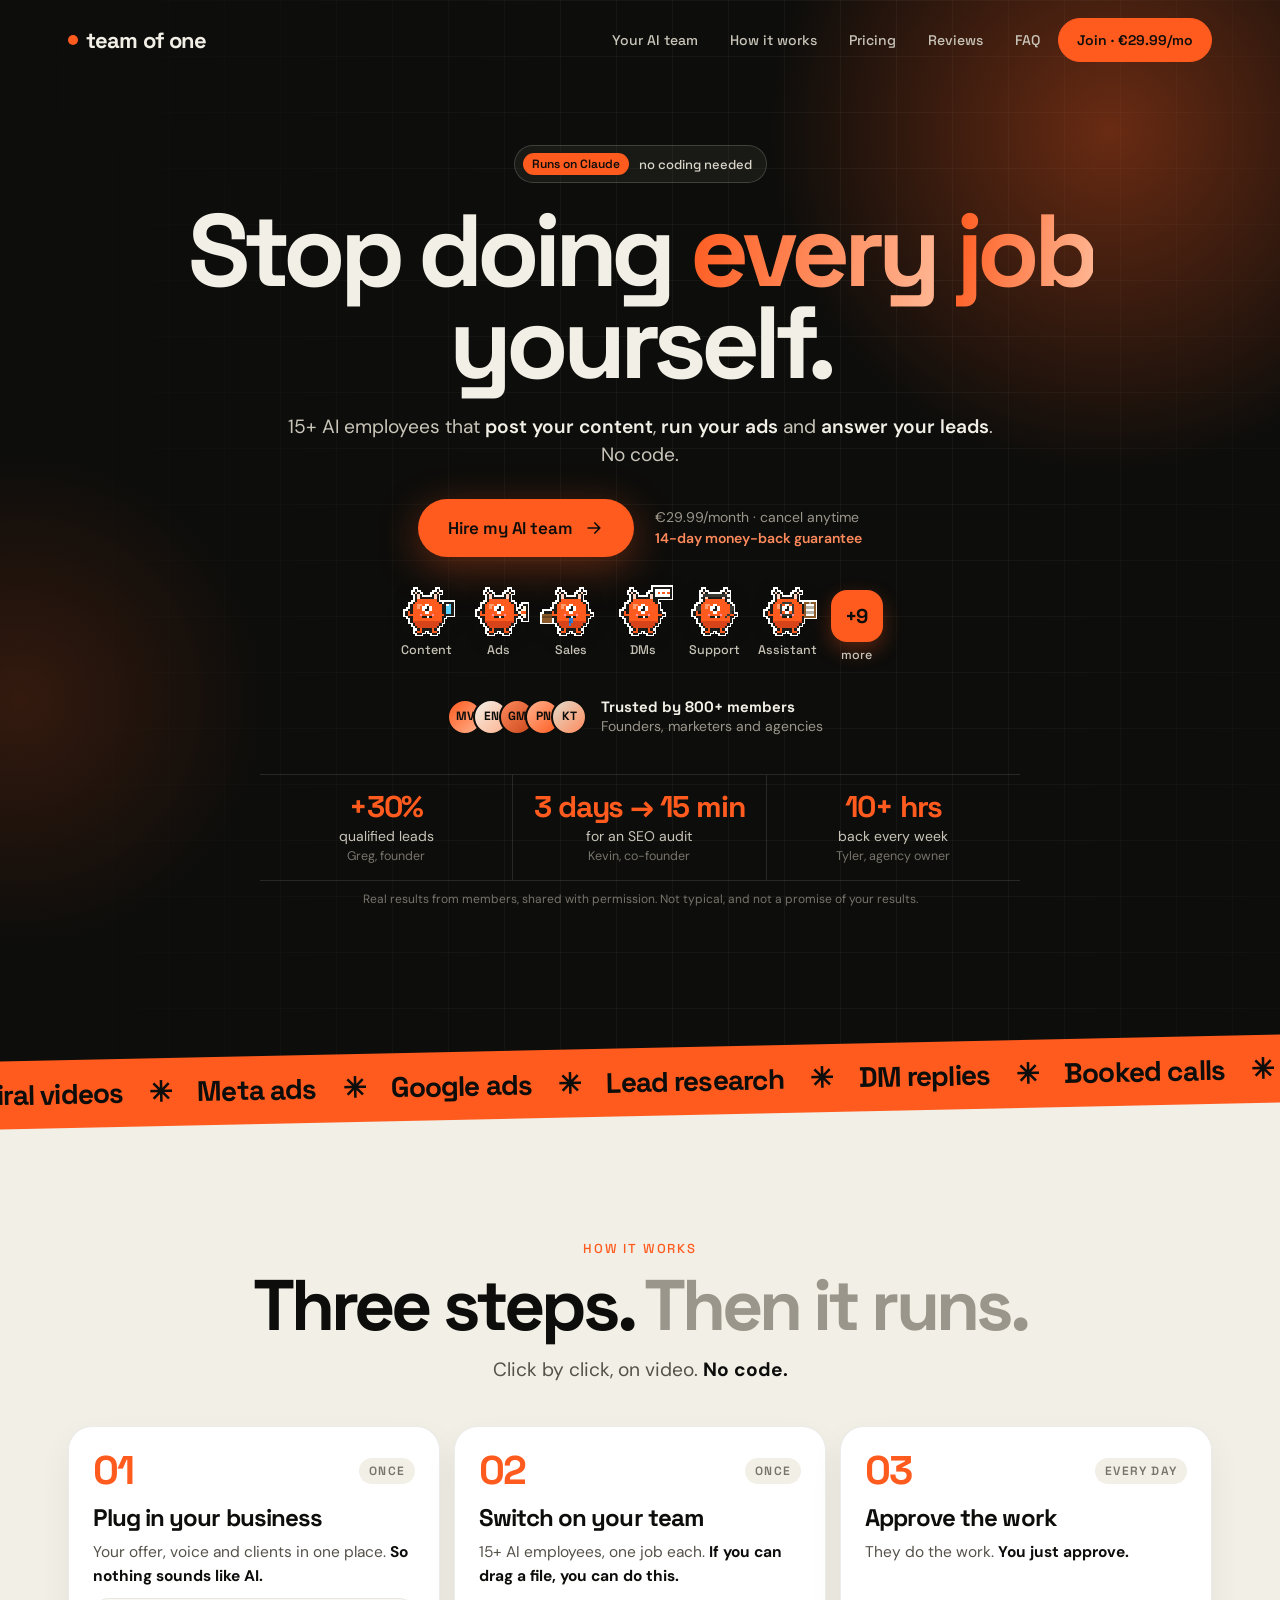
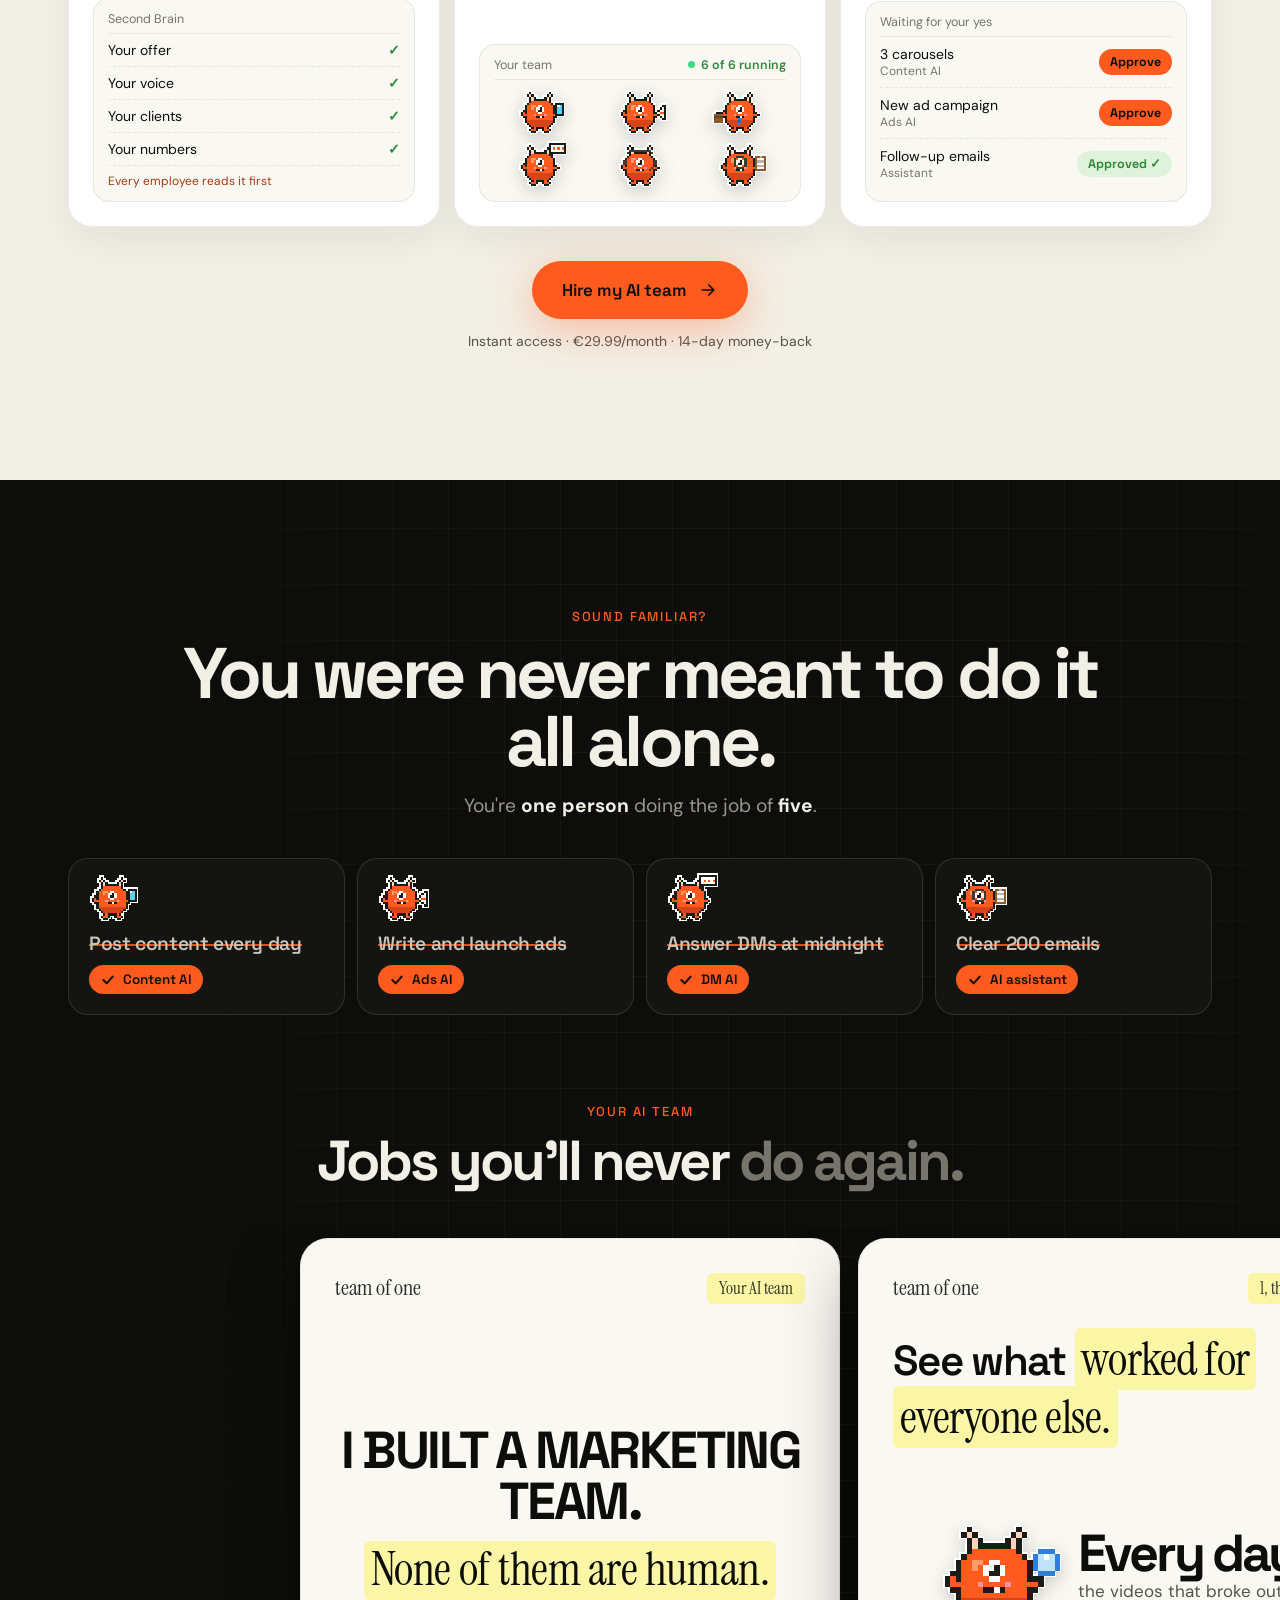
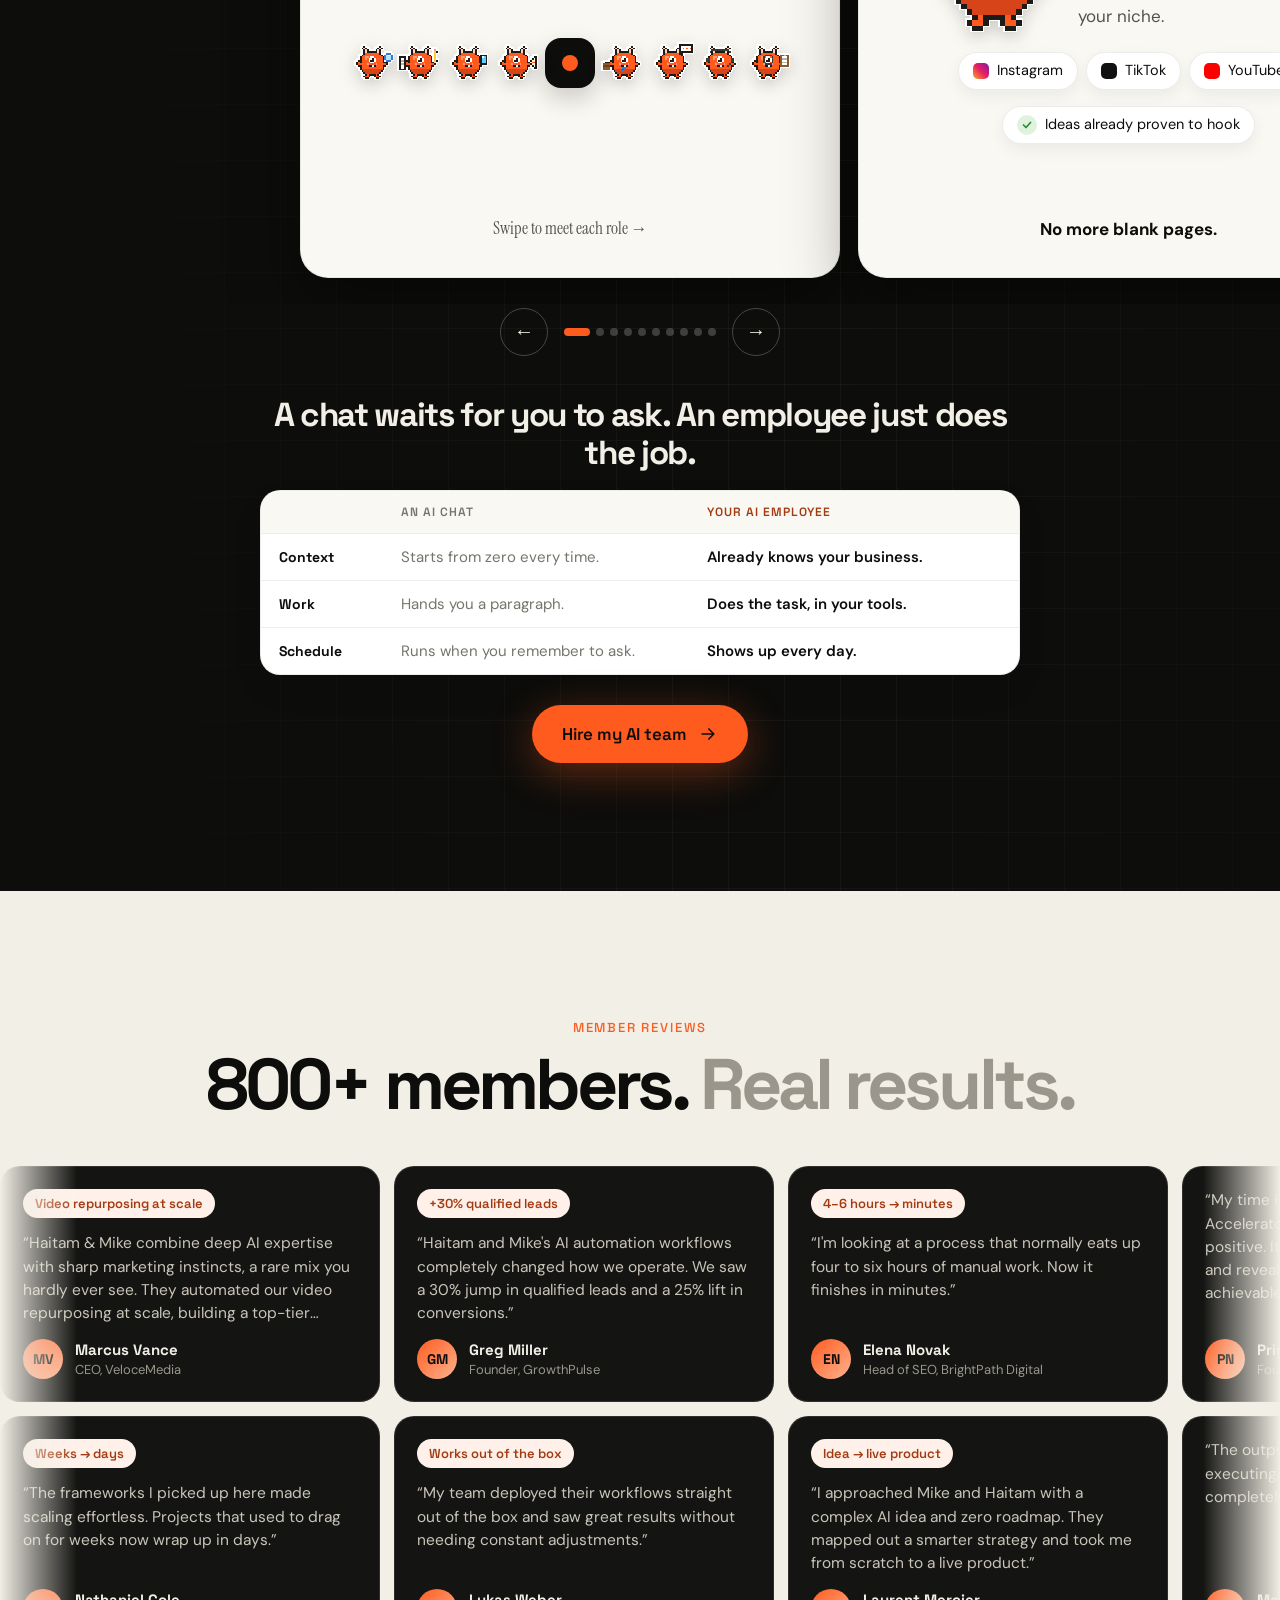
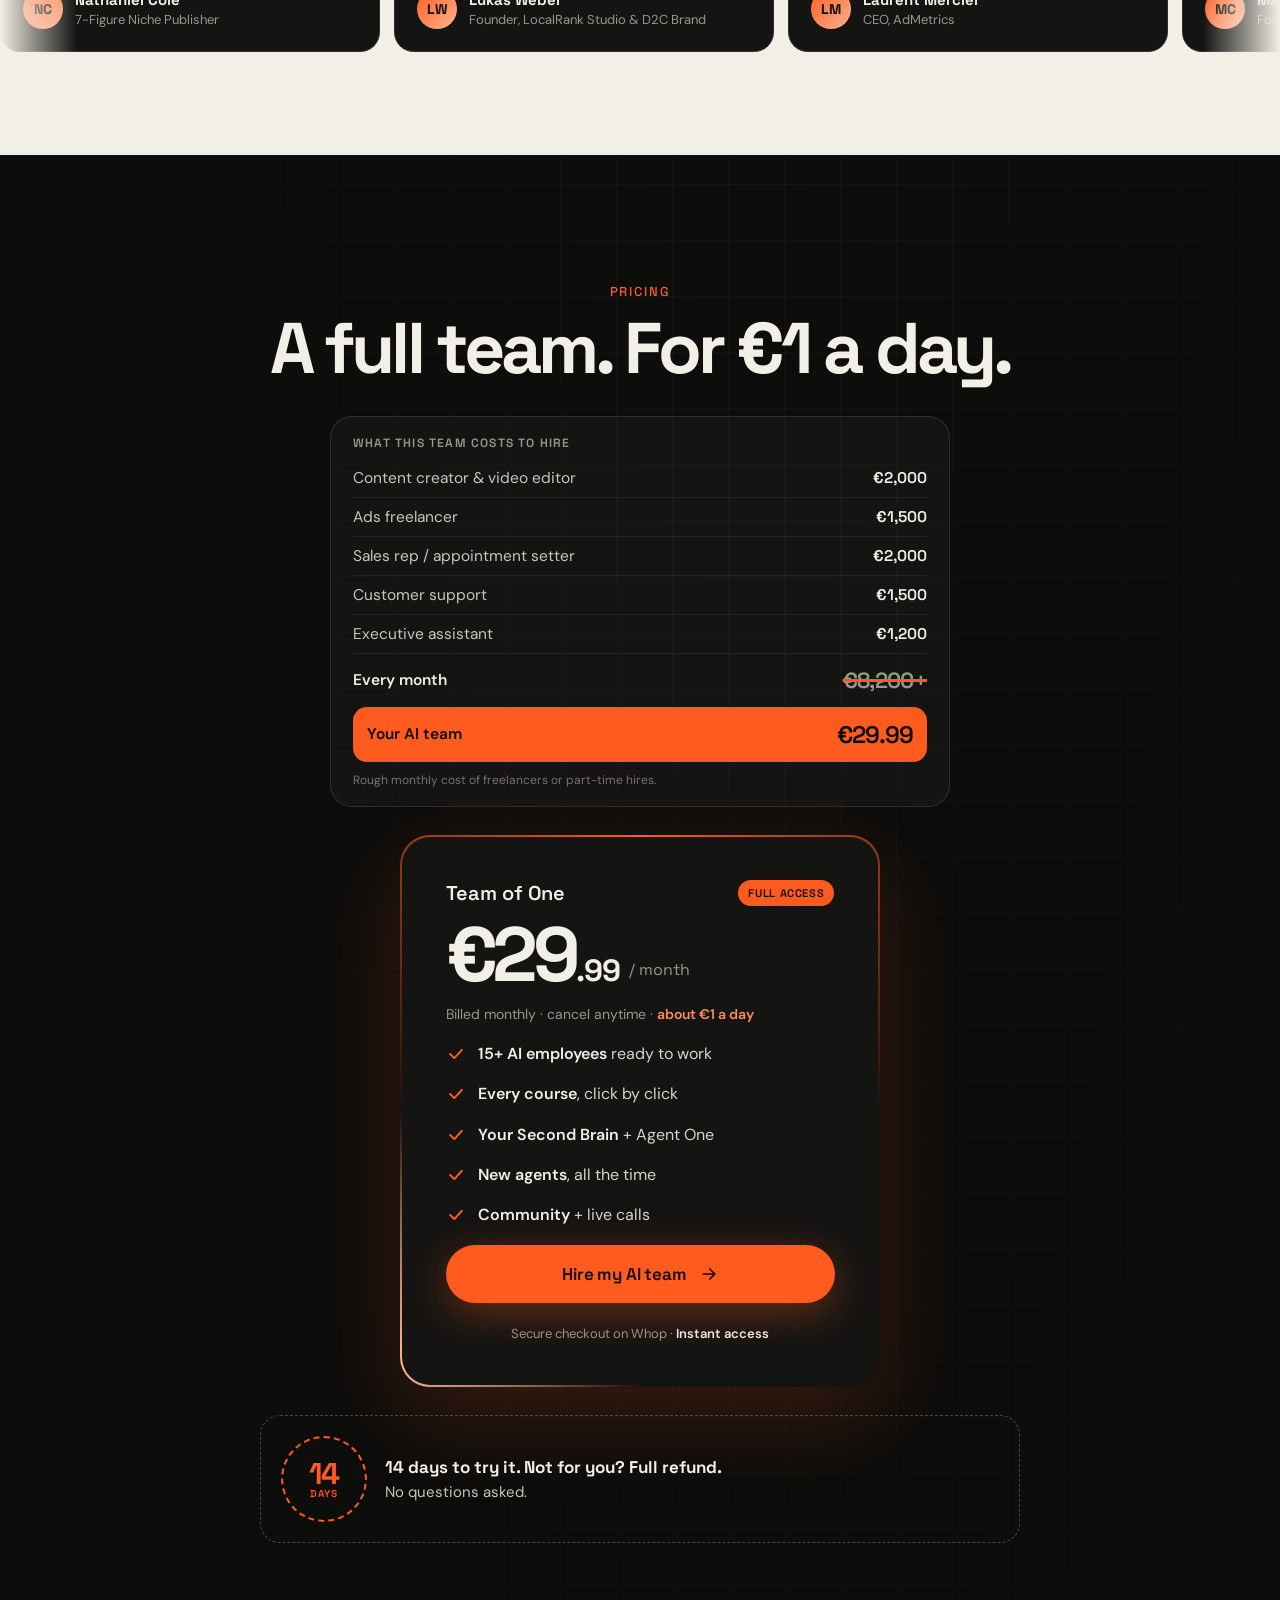
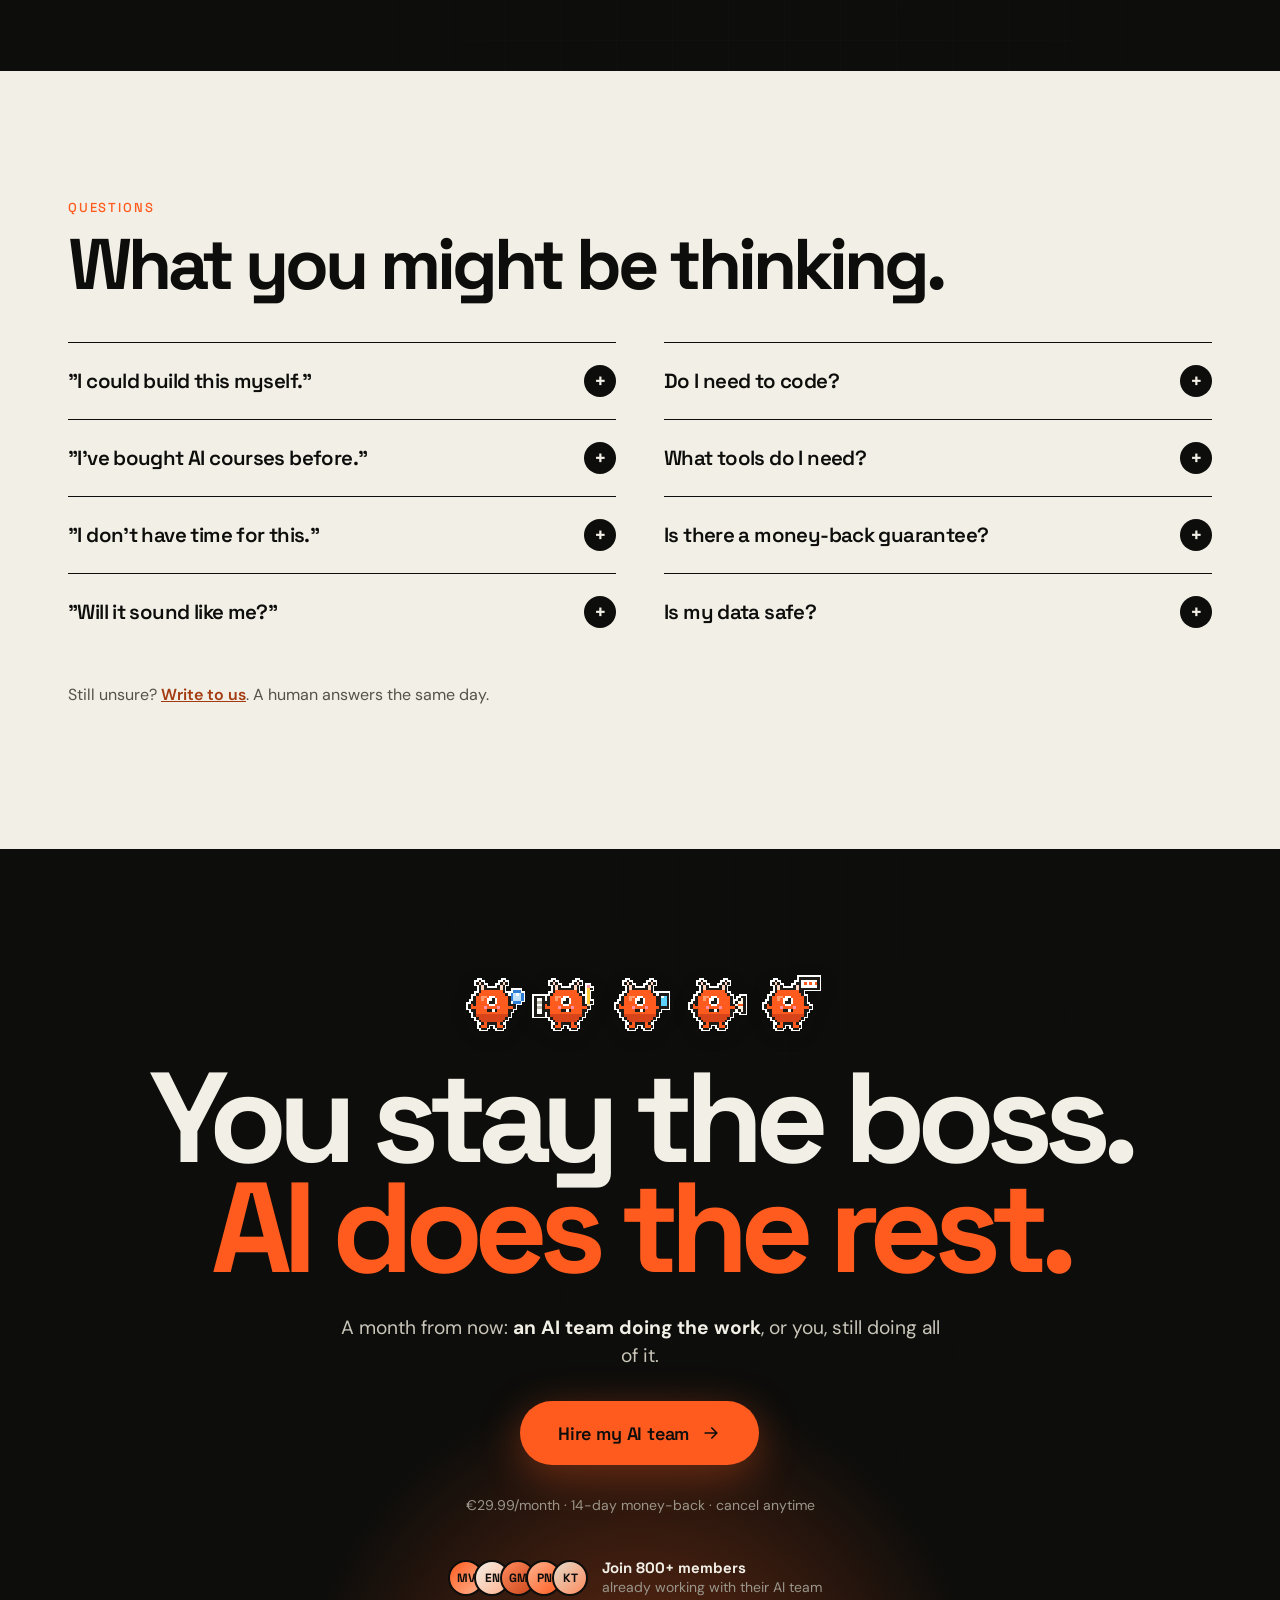
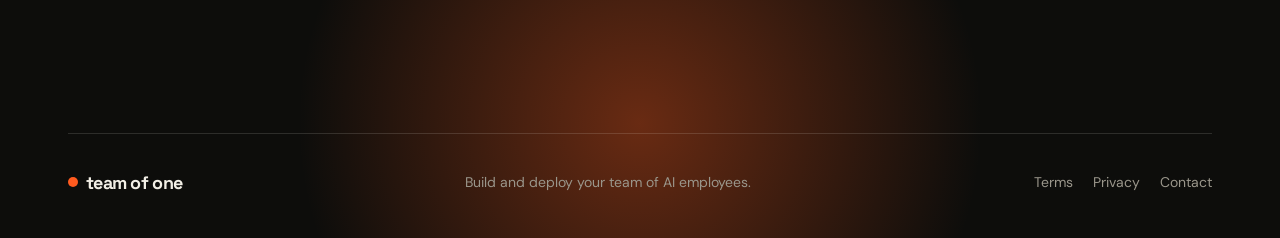
==== commit d304a9be: "Cut copy to outcomes: one line per block, key results in bold, shorter FAQ and pricing Co-Authored-B" ====
--- a/index.html
+++ b/index.html
@@ -21,10 +21,10 @@
 <link rel="preconnect" href="https://fonts.googleapis.com">
 <link rel="preconnect" href="https://fonts.gstatic.com" crossorigin>
 <link rel="stylesheet" href="https://fonts.googleapis.com/css2?family=DM+Sans:opsz,wght@9..40,400;9..40,500;9..40,700&family=Instrument+Serif&family=Space+Grotesk:wght@400;500;600;700&display=swap">
-<link rel="stylesheet" href="/styles.css?v=16">
+<link rel="stylesheet" href="/styles.css?v=17">
 <script>document.documentElement.classList.add('js')</script>
-<script type="application/ld+json">{"@context": "https://schema.org", "@type": "FAQPage", "mainEntity": [{"@type": "Question", "name": "\"I could build this myself.\"", "acceptedAnswer": {"@type": "Answer", "text": "You could. You'd also spend months testing prompts that almost work. This hands you finished, tested employees that work now."}}, {"@type": "Question", "name": "\"I've bought AI courses before.\"", "acceptedAnswer": {"@type": "Answer", "text": "Most courses give you prompts you have to remember to use. An AI employee already knows your business and does the job every day."}}, {"@type": "Question", "name": "\"I don't have time for this.\"", "acceptedAnswer": {"@type": "Answer", "text": "Staying too busy to fix being too busy is how another year goes by. You set it up once, at your own pace, and it gives you time back every week."}}, {"@type": "Question", "name": "\"Will it sound like me?\"", "acceptedAnswer": {"@type": "Answer", "text": "Yes. Every employee reads your Second Brain (your offer, your voice and your clients) before it writes a word."}}, {"@type": "Question", "name": "Do I need to code or be \"techy\"?", "acceptedAnswer": {"@type": "Answer", "text": "No. Everything is click by click, on video. If you can send an email, you can set up your AI team."}}, {"@type": "Question", "name": "What tools do I need?", "acceptedAnswer": {"@type": "Answer", "text": "Your computer and a Claude account. The Start Here course shows you exactly which plan to pick and how to set it up."}}, {"@type": "Question", "name": "Is there a money-back guarantee?", "acceptedAnswer": {"@type": "Answer", "text": "Yes. Try it for 14 days. Not for you? Full refund, no questions asked."}}, {"@type": "Question", "name": "Is my data safe?", "acceptedAnswer": {"@type": "Answer", "text": "Your agents run in your own Claude account. We never see your files or your customers."}}]}</script>
-<script defer src="/app.js?v=16"></script>
+<script type="application/ld+json">{"@context": "https://schema.org", "@type": "FAQPage", "mainEntity": [{"@type": "Question", "name": "\"I could build this myself.\"", "acceptedAnswer": {"@type": "Answer", "text": "You could. Or skip months of testing and get employees that work now."}}, {"@type": "Question", "name": "\"I've bought AI courses before.\"", "acceptedAnswer": {"@type": "Answer", "text": "Courses give you prompts. This gives you employees that do the job every day."}}, {"@type": "Question", "name": "\"I don't have time for this.\"", "acceptedAnswer": {"@type": "Answer", "text": "Set it up once, at your own pace. Then get hours back every week."}}, {"@type": "Question", "name": "\"Will it sound like me?\"", "acceptedAnswer": {"@type": "Answer", "text": "Yes. Every employee reads your offer, voice and clients first."}}, {"@type": "Question", "name": "Do I need to code?", "acceptedAnswer": {"@type": "Answer", "text": "No. Click by click, on video."}}, {"@type": "Question", "name": "What tools do I need?", "acceptedAnswer": {"@type": "Answer", "text": "Your computer and a Claude account. We show you which plan to pick."}}, {"@type": "Question", "name": "Is there a money-back guarantee?", "acceptedAnswer": {"@type": "Answer", "text": "Yes. 14 days, full refund, no questions asked."}}, {"@type": "Question", "name": "Is my data safe?", "acceptedAnswer": {"@type": "Answer", "text": "Everything runs in your own Claude account. We never see your files."}}]}</script>
+<script defer src="/app.js?v=17"></script>
 <script>window.va = window.va || function () { (window.vaq = window.vaq || []).push(arguments); };</script>
 <script defer src="/_vercel/insights/script.js"></script>
 </head>
@@ -60,7 +60,7 @@
 <section class="hero2">
   <span class="badge up" style="animation-delay:.05s"><b>Runs on Claude</b>no coding needed</span>
   <h1 class="h1" data-split>Stop doing <span class="o">every job</span> yourself.</h1>
-  <p class="lead up" style="animation-delay:.6s">Hire 15+ AI employees that post your content, run your ads and answer your leads. <b>No code. No new hires.</b></p>
+  <p class="lead up" style="animation-delay:.6s">15+ AI employees that <b>post your content</b>, <b>run your ads</b> and <b>answer your leads</b>. No code.</p>
   <div class="up hcta" style="animation-delay:.95s">
     <a class="cta" href="#pricing" data-checkout="member" data-magnetic data-track="hero_cta">Hire my AI team<svg width="20" height="20" viewBox="0 0 24 24" fill="none" stroke="currentColor" stroke-width="2" stroke-linecap="round" stroke-linejoin="round" aria-hidden="true"><path d="M5 12h14M13 6l6 6-6 6"></path></svg></a>
     <p class="micro" style="text-align:left">€29.99/month · cancel anytime<br><b class="ok">14-day money-back guarantee</b></p>
@@ -87,21 +87,21 @@
   <div class="in">
     <p class="eyebrow rv" style="text-align:center">How it works</p>
     <h2 class="h2 rv" style="text-align:center;margin-left:auto;margin-right:auto">Three steps. <span class="m">Then it runs.</span></h2>
-    <p class="sub rv">Every step is on video, click by click. If you can drag a file, you can do this.</p>
+    <p class="sub rv">Click by click, on video. <b>No code.</b></p>
     <div class="how3">
       <article class="hw rv"><div class="hwh"><span class="hwn">01</span><span class="hwd">Once</span></div>
         <h3>Plug in your business</h3>
-        <p>Build your Second Brain: your offer, your voice, your clients. Every employee reads it first, so nothing sounds like AI.</p>
+        <p>Your offer, voice and clients in one place. <b>So nothing sounds like AI.</b></p>
         <div class="hwv"><span class="hwt">Second Brain</span><span class="hwr">Your offer<i>✓</i></span><span class="hwr">Your voice<i>✓</i></span><span class="hwr">Your clients<i>✓</i></span><span class="hwr">Your numbers<i>✓</i></span><span class="hwf">Every employee reads it first</span></div>
       </article>
       <article class="hw rv"><div class="hwh"><span class="hwn">02</span><span class="hwd">Once</span></div>
         <h3>Switch on your team</h3>
-        <p>Turn on your 15+ AI employees, one short video at a time. Each one gets one job.</p>
+        <p>15+ AI employees, one job each. <b>If you can drag a file, you can do this.</b></p>
         <div class="hwv"><span class="hwt">Your team <em class="live2"><i></i>6 of 6 running</em></span><div class="hwmon"><svg class="mon how-m" viewBox="0 0 24 21" shape-rendering="crispEdges" aria-hidden="true"><use href="#mon-editor"/></svg><svg class="mon how-m" viewBox="0 0 24 21" shape-rendering="crispEdges" aria-hidden="true"><use href="#mon-ads"/></svg><svg class="mon how-m" viewBox="0 0 24 21" shape-rendering="crispEdges" aria-hidden="true"><use href="#mon-sales"/></svg><svg class="mon how-m" viewBox="0 0 24 21" shape-rendering="crispEdges" aria-hidden="true"><use href="#mon-setter"/></svg><svg class="mon how-m" viewBox="0 0 24 21" shape-rendering="crispEdges" aria-hidden="true"><use href="#mon-support"/></svg><svg class="mon how-m" viewBox="0 0 24 21" shape-rendering="crispEdges" aria-hidden="true"><use href="#mon-assistant"/></svg></div></div>
       </article>
       <article class="hw rv"><div class="hwh"><span class="hwn">03</span><span class="hwd">Every day</span></div>
         <h3>Approve the work</h3>
-        <p>They draft, post, reply and report. You say yes, edit it or send it back. You stay the boss.</p>
+        <p>They do the work. <b>You just approve.</b></p>
         <div class="hwv"><span class="hwt">Waiting for your yes</span>
           <span class="apr"><span>3 carousels<em>Content AI</em></span><b>Approve</b></span>
           <span class="apr"><span>New ad campaign<em>Ads AI</em></span><b>Approve</b></span>
@@ -117,7 +117,7 @@
   <div class="in">
     <p class="eyebrow rv" style="text-align:center">Sound familiar?</p>
     <h2 class="h2 rv" style="text-align:center;margin-left:auto;margin-right:auto">You were never meant to <span class="o">do it all alone.</span></h2>
-    <p class="sub rv" style="color:#9a968b">Every business you've watched grow had a team behind it. You just never saw it. You're one person doing the job of five.</p>
+    <p class="sub rv" style="color:#9a968b">You're <b style="color:#f2efe6">one person</b> doing the job of <b style="color:#f2efe6">five</b>.</p>
     <div class="swaps"><div class="sw rv"><svg class="mon sw-m" viewBox="0 0 24 21" shape-rendering="crispEdges" aria-hidden="true"><use href="#mon-editor"/></svg><span class="swo"><s>Post content every day</s></span>
         <span class="swn"><svg width="16" height="16" viewBox="0 0 24 24" fill="none" stroke="currentColor" stroke-width="3" stroke-linecap="round" stroke-linejoin="round" aria-hidden="true"><path d="M5 12l5 5 9-10"/></svg>Content AI</span></div><div class="sw rv"><svg class="mon sw-m" viewBox="0 0 24 21" shape-rendering="crispEdges" aria-hidden="true"><use href="#mon-ads"/></svg><span class="swo"><s>Write and launch ads</s></span>
         <span class="swn"><svg width="16" height="16" viewBox="0 0 24 24" fill="none" stroke="currentColor" stroke-width="3" stroke-linecap="round" stroke-linejoin="round" aria-hidden="true"><path d="M5 12l5 5 9-10"/></svg>Ads AI</span></div><div class="sw rv"><svg class="mon sw-m" viewBox="0 0 24 21" shape-rendering="crispEdges" aria-hidden="true"><use href="#mon-setter"/></svg><span class="swo"><s>Answer DMs at midnight</s></span>
@@ -136,10 +136,10 @@
         </article><article class="sl" style="--hl:#faf6a6" aria-roledescription="card" aria-label="1 of 8: the researcher">
           <div class="slt"><span class="slb">team of one</span><span class="sltag">1, the researcher</span></div>
           <h3>See what <span class="hl">worked for everyone else.</span></h3>
-          <div class="slv"><div class="row1"><svg class="mon xl" viewBox="0 0 24 21" shape-rendering="crispEdges" aria-hidden="true"><use href="#mon-research"/></svg><p class="big1"><b>Every day</b> it checks the top accounts in your niche and brings you the videos that broke out.</p></div>
+          <div class="slv"><div class="row1"><svg class="mon xl" viewBox="0 0 24 21" shape-rendering="crispEdges" aria-hidden="true"><use href="#mon-research"/></svg><p class="big1"><b>Every day</b> the videos that broke out in your niche.</p></div>
        <div class="chipsr"><span class="brand"><i style="background:linear-gradient(45deg,#f9a825,#e91e63,#7b1fa2)"></i>Instagram</span><span class="brand"><i style="background:#111"></i>TikTok</span><span class="brand"><i style="background:#ff0000"></i>YouTube</span></div>
        <span class="okp"><i class="okc" aria-hidden="true"><svg width="12" height="12" viewBox="0 0 24 24" fill="none" stroke="currentColor" stroke-width="3.4" stroke-linecap="round" stroke-linejoin="round"><path d="M5 12l5 5 9-10"/></svg></i>Ideas already proven to hook</span></div>
-          <p class="slf">So no video starts from a blank page. It starts from something that already worked.</p>
+          <p class="slf"><b>No more blank pages.</b></p>
         </article><article class="sl" style="--hl:#e3dbfb" aria-roledescription="card" aria-label="2 of 8: the scriptwriter">
           <div class="slt"><span class="slb">team of one</span><span class="sltag">2, the scriptwriter</span></div>
           <h3>Writes the way <span class="hl">you talk.</span></h3>
@@ -148,13 +148,13 @@
          <span class="c2r"><i class="okc" aria-hidden="true"><svg width="12" height="12" viewBox="0 0 24 24" fill="none" stroke="currentColor" stroke-width="3.4" stroke-linecap="round" stroke-linejoin="round"><path d="M5 12l5 5 9-10"/></svg></i>3 mistakes that are costing you sales.</span>
          <span class="c2r"><i class="okc" aria-hidden="true"><svg width="12" height="12" viewBox="0 0 24 24" fill="none" stroke="currentColor" stroke-width="3.4" stroke-linecap="round" stroke-linejoin="round"><path d="M5 12l5 5 9-10"/></svg></i>If I started from zero today, I'd do this.</span></div></div>
        <span class="okp"><i class="okc" aria-hidden="true"><svg width="12" height="12" viewBox="0 0 24 24" fill="none" stroke="currentColor" stroke-width="3.4" stroke-linecap="round" stroke-linejoin="round"><path d="M5 12l5 5 9-10"/></svg></i>Several hooks per video, in your voice</span></div>
-          <p class="slf">Every script comes with a hook, a body and a close. You read it before you hit record.</p>
+          <p class="slf">Hook, body, close. <b>You just hit record.</b></p>
         </article><article class="sl" style="--hl:#d4e6f7" aria-roledescription="card" aria-label="3 of 8: the editor">
           <div class="slt"><span class="slb">team of one</span><span class="sltag">3, the editor</span></div>
           <h3>Edits and posts <span class="hl">without you touching it.</span></h3>
           <div class="slv"><div class="row1"><div class="phone"><span class="ph-cap">how I built my AI team</span><span class="ph-bar">EMPLOYEES THAT NEVER SLEEP</span></div>
        <div class="col1"><svg class="mon md" viewBox="0 0 24 21" shape-rendering="crispEdges" aria-hidden="true"><use href="#mon-editor"/></svg><span class="okp"><i class="okc" aria-hidden="true"><svg width="12" height="12" viewBox="0 0 24 24" fill="none" stroke="currentColor" stroke-width="3.4" stroke-linecap="round" stroke-linejoin="round"><path d="M5 12l5 5 9-10"/></svg></i>Captions</span><span class="okp"><i class="okc" aria-hidden="true"><svg width="12" height="12" viewBox="0 0 24 24" fill="none" stroke="currentColor" stroke-width="3.4" stroke-linecap="round" stroke-linejoin="round"><path d="M5 12l5 5 9-10"/></svg></i>Title</span><span class="okp"><i class="okc" aria-hidden="true"><svg width="12" height="12" viewBox="0 0 24 24" fill="none" stroke="currentColor" stroke-width="3.4" stroke-linecap="round" stroke-linejoin="round"><path d="M5 12l5 5 9-10"/></svg></i>Music</span><span class="hlp">Posts to 9 platforms</span></div></div></div>
-          <p class="slf">Cuts, captions, adds music and posts to 9 social platforms. All in one go.</p>
+          <p class="slf"><b>Cut, captioned, posted.</b> All in one go.</p>
         </article><article class="sl" style="--hl:#fdd8c6" aria-roledescription="card" aria-label="4 of 8: the ads buyer">
           <div class="slt"><span class="slb">team of one</span><span class="sltag">4, the ads buyer</span></div>
           <h3>Launches your ads <span class="hl">on its own.</span></h3>
@@ -163,7 +163,7 @@
          <div class="adc"><span class="adt"><i style="background:#34a853"></i>Google · Ad</span><b class="adg">Your AI team | Save 20 hrs/week</b><span class="adtx">Content, ads and sales on autopilot.</span></div>
        </div></div>
        <span class="okp"><i class="okc" aria-hidden="true"><svg width="12" height="12" viewBox="0 0 24 24" fill="none" stroke="currentColor" stroke-width="3.4" stroke-linecap="round" stroke-linejoin="round"><path d="M5 12l5 5 9-10"/></svg></i>Copy, creatives and campaign</span></div>
-          <p class="slf">Writes the copy, makes static and video ads, and launches the campaign on Meta and Google.</p>
+          <p class="slf"><b>Copy, creatives and launch</b> on Meta and Google.</p>
         </article><article class="sl" style="--hl:#d6f0cf" aria-roledescription="card" aria-label="5 of 8: the sales rep">
           <div class="slt"><span class="slb">team of one</span><span class="sltag">5, the sales rep</span></div>
           <h3>Finds clients <span class="hl">for you.</span></h3>
@@ -172,7 +172,7 @@
          <span class="c2r sp"><span>SEO agency · London</span><em class="fit">Good fit</em></span>
          <span class="c2r sp"><span>Online store · Miami</span><em class="nofit">Not a fit</em></span></div></div>
        <span class="okp"><i class="okc" aria-hidden="true"><svg width="12" height="12" viewBox="0 0 24 24" fill="none" stroke="currentColor" stroke-width="3.4" stroke-linecap="round" stroke-linejoin="round"><path d="M5 12l5 5 9-10"/></svg></i>First message drafted, ready to send</span></div>
-          <p class="slf">Researches and qualifies prospects, drafts the first message and runs your pipeline.</p>
+          <p class="slf"><b>Qualified leads</b>, first message ready.</p>
         </article><article class="sl" style="--hl:#cdeee5" aria-roledescription="card" aria-label="6 of 8: the DM setter">
           <div class="slt"><span class="slb">team of one</span><span class="sltag">6, the DM setter</span></div>
           <h3>Answers every DM <span class="hl">instantly.</span></h3>
@@ -181,7 +181,7 @@
          <span class="chl r">Instant reply by DM</span>
          <span class="bub out">Hi! Here's everything you need. Does a quick call on Thursday work?</span></div>
        <div class="row1 c"><svg class="mon md" viewBox="0 0 24 21" shape-rendering="crispEdges" aria-hidden="true"><use href="#mon-setter"/></svg><span class="hlp">📅 Call booked · Thu 5:00 PM</span></div></div>
-          <p class="slf">Replies, qualifies the lead and books the call on your calendar. If needed, it hands it over to you.</p>
+          <p class="slf"><b>Leads qualified. Calls booked.</b></p>
         </article><article class="sl" style="--hl:#f8d7e6" aria-roledescription="card" aria-label="7 of 8: the support rep">
           <div class="slt"><span class="slb">team of one</span><span class="sltag">7, the support rep</span></div>
           <h3>Looks after your clients <span class="hl">around the clock.</span></h3>
@@ -190,7 +190,7 @@
          <span class="chl r">Your support agent · 11:47 PM</span>
          <span class="bub out">It ships first thing tomorrow. Here's your tracking number 📦</span></div>
        <div class="row1 c"><svg class="mon md" viewBox="0 0 24 21" shape-rendering="crispEdges" aria-hidden="true"><use href="#mon-support"/></svg><span class="okp"><i class="okc" aria-hidden="true"><svg width="12" height="12" viewBox="0 0 24 24" fill="none" stroke="currentColor" stroke-width="3.4" stroke-linecap="round" stroke-linejoin="round"><path d="M5 12l5 5 9-10"/></svg></i>Upsell spotted</span></div></div>
-          <p class="slf">Answers questions, follows up and tells you when a client is ready to buy more.</p>
+          <p class="slf"><b>Clients answered.</b> Upsells flagged.</p>
         </article><article class="sl" style="--hl:#f1e4c4" aria-roledescription="card" aria-label="8 of 8: the assistant">
           <div class="slt"><span class="slb">team of one</span><span class="sltag">8, the assistant</span></div>
           <h3>Plans your day <span class="hl">before you wake up.</span></h3>
@@ -199,12 +199,12 @@
          <span class="c2r"><i class="okc" aria-hidden="true"><svg width="12" height="12" viewBox="0 0 24 24" fill="none" stroke="currentColor" stroke-width="3.4" stroke-linecap="round" stroke-linejoin="round"><path d="M5 12l5 5 9-10"/></svg></i>Replies drafted</span>
          <span class="c2r"><i class="okc" aria-hidden="true"><svg width="12" height="12" viewBox="0 0 24 24" fill="none" stroke="currentColor" stroke-width="3.4" stroke-linecap="round" stroke-linejoin="round"><path d="M5 12l5 5 9-10"/></svg></i>Meetings on your calendar</span>
          <span class="c2r"><i class="okc" aria-hidden="true"><svg width="12" height="12" viewBox="0 0 24 24" fill="none" stroke="currentColor" stroke-width="3.4" stroke-linecap="round" stroke-linejoin="round"><path d="M5 12l5 5 9-10"/></svg></i>Your day plan, ready</span></div></div></div>
-          <p class="slf">Sorts your email, drafts your replies and organizes your calendar.</p>
+          <p class="slf"><b>Inbox sorted. Day planned.</b></p>
         </article><article class="sl" style="--hl:#d4e6f7" aria-roledescription="card" aria-label="The team">
           <div class="slt"><span class="slb">team of one</span><span class="sltag">The team</span></div>
           <h3>15+ agents, <span class="hl">organized like people.</span></h3>
           <div class="slv"><div class="grid8"><span class="gc"><span class="gl">Research</span><svg class="mon xs" viewBox="0 0 24 21" shape-rendering="crispEdges" aria-hidden="true"><use href="#mon-research"/></svg><span class="gt">Finds what worked</span><span class="gp">ROLE 1/8</span></span><span class="gc"><span class="gl">Scripts</span><svg class="mon xs" viewBox="0 0 24 21" shape-rendering="crispEdges" aria-hidden="true"><use href="#mon-writer"/></svg><span class="gt">Writes like you talk</span><span class="gp">ROLE 2/8</span></span><span class="gc"><span class="gl">Edits</span><svg class="mon xs" viewBox="0 0 24 21" shape-rendering="crispEdges" aria-hidden="true"><use href="#mon-editor"/></svg><span class="gt">Edits and posts</span><span class="gp">ROLE 3/8</span></span><span class="gc"><span class="gl">Ads</span><svg class="mon xs" viewBox="0 0 24 21" shape-rendering="crispEdges" aria-hidden="true"><use href="#mon-ads"/></svg><span class="gt">Meta and Google Ads</span><span class="gp">ROLE 4/8</span></span><span class="gc"><span class="gl">Sells</span><svg class="mon xs" viewBox="0 0 24 21" shape-rendering="crispEdges" aria-hidden="true"><use href="#mon-sales"/></svg><span class="gt">Finds clients</span><span class="gp">ROLE 5/8</span></span><span class="gc"><span class="gl">Replies</span><svg class="mon xs" viewBox="0 0 24 21" shape-rendering="crispEdges" aria-hidden="true"><use href="#mon-setter"/></svg><span class="gt">Answers every DM</span><span class="gp">ROLE 6/8</span></span><span class="gc"><span class="gl">Support</span><svg class="mon xs" viewBox="0 0 24 21" shape-rendering="crispEdges" aria-hidden="true"><use href="#mon-support"/></svg><span class="gt">Looks after clients</span><span class="gp">ROLE 7/8</span></span><span class="gc"><span class="gl">Organizes</span><svg class="mon xs" viewBox="0 0 24 21" shape-rendering="crispEdges" aria-hidden="true"><use href="#mon-assistant"/></svg><span class="gt">Plans your day</span><span class="gp">ROLE 8/8</span></span></div></div>
-          <p class="slf">Each role is a file that says how the job gets done. Claude coordinates them. You approve.</p>
+          <p class="slf">Claude coordinates them. <b>You approve.</b></p>
         </article>
     </div>
     <div class="carc">
@@ -256,24 +256,19 @@
         <div style="display:flex;justify-content:space-between;align-items:center;gap:12px"><span class="sg" style="font-weight:600;font-size:20px">Team of One</span><span class="tag o">Full access</span></div>
         <div style="display:flex;align-items:flex-end;gap:8px"><span class="amt" style="font-size:clamp(64px,6vw,88px)">€29<span class="cents">.99</span></span><span class="sg" style="font-size:16px;color:#9a968b;padding-bottom:6px">/ month</span></div>
         <span class="micro">Billed monthly · cancel anytime · <b class="ok">about €1 a day</b></span>
-        <p class="pl"><svg width="20" height="20" viewBox="0 0 24 24" fill="none" stroke="#ff5b1f" stroke-width="2.4" stroke-linecap="round" stroke-linejoin="round" aria-hidden="true"><path d="M5 12l5 5 9-10"></path></svg><span><b>15+ AI employees</b>, ready to work</span></p>
-        <p class="pl"><svg width="20" height="20" viewBox="0 0 24 24" fill="none" stroke="#ff5b1f" stroke-width="2.4" stroke-linecap="round" stroke-linejoin="round" aria-hidden="true"><path d="M5 12l5 5 9-10"></path></svg><span>Step-by-step courses: <b>Start Here</b>, Viral AI Content, AI Ads and Claude Code for Dummies</span></p>
-        <p class="pl"><svg width="20" height="20" viewBox="0 0 24 24" fill="none" stroke="#ff5b1f" stroke-width="2.4" stroke-linecap="round" stroke-linejoin="round" aria-hidden="true"><path d="M5 12l5 5 9-10"></path></svg>Your second brain + Agent One setup</p>
-        <p class="pl"><svg width="20" height="20" viewBox="0 0 24 24" fill="none" stroke="#ff5b1f" stroke-width="2.4" stroke-linecap="round" stroke-linejoin="round" aria-hidden="true"><path d="M5 12l5 5 9-10"></path></svg>New agents added all the time</p>
-        <p class="pl"><svg width="20" height="20" viewBox="0 0 24 24" fill="none" stroke="#ff5b1f" stroke-width="2.4" stroke-linecap="round" stroke-linejoin="round" aria-hidden="true"><path d="M5 12l5 5 9-10"></path></svg>Private community + live calls</p>
+        <p class="pl"><svg width="20" height="20" viewBox="0 0 24 24" fill="none" stroke="#ff5b1f" stroke-width="2.4" stroke-linecap="round" stroke-linejoin="round" aria-hidden="true"><path d="M5 12l5 5 9-10"></path></svg><span><b>15+ AI employees</b> ready to work</span></p>
+        <p class="pl"><svg width="20" height="20" viewBox="0 0 24 24" fill="none" stroke="#ff5b1f" stroke-width="2.4" stroke-linecap="round" stroke-linejoin="round" aria-hidden="true"><path d="M5 12l5 5 9-10"></path></svg><span><b>Every course</b>, click by click</span></p>
+        <p class="pl"><svg width="20" height="20" viewBox="0 0 24 24" fill="none" stroke="#ff5b1f" stroke-width="2.4" stroke-linecap="round" stroke-linejoin="round" aria-hidden="true"><path d="M5 12l5 5 9-10"></path></svg><span><b>Your Second Brain</b> + Agent One</span></p>
+        <p class="pl"><svg width="20" height="20" viewBox="0 0 24 24" fill="none" stroke="#ff5b1f" stroke-width="2.4" stroke-linecap="round" stroke-linejoin="round" aria-hidden="true"><path d="M5 12l5 5 9-10"></path></svg><span><b>New agents</b>, all the time</span></p>
+        <p class="pl"><svg width="20" height="20" viewBox="0 0 24 24" fill="none" stroke="#ff5b1f" stroke-width="2.4" stroke-linecap="round" stroke-linejoin="round" aria-hidden="true"><path d="M5 12l5 5 9-10"></path></svg><span><b>Community</b> + live calls</span></p>
         <a class="cta w" href="#" data-checkout="member" data-magnetic data-track="pricing_cta" style="margin-top:auto">Hire my AI team<svg width="20" height="20" viewBox="0 0 24 24" fill="none" stroke="currentColor" stroke-width="2" stroke-linecap="round" stroke-linejoin="round" aria-hidden="true"><path d="M5 12h14M13 6l6 6-6 6"></path></svg></a>
-        <ol class="next" aria-label="What happens when you click">
-          <li><b>1</b>Secure checkout on Whop</li>
-          <li><b>2</b>Instant access to everything</li>
-          <li><b>3</b>Plug in your business today</li>
-        </ol>
+        <p class="next1l">Secure checkout on Whop · <b>Instant access</b></p>
       </div></div>
     </div>
     <div class="guar rv" style="max-width:760px;margin:28px auto 0">
       <div class="seal"><span style="font-weight:700;font-size:30px;letter-spacing:-.06em">14</span><span style="font-size:10px;font-weight:600;letter-spacing:.12em;text-transform:uppercase">days</span></div>
-      <p style="margin:0;font-size:15px;line-height:1.5;color:#c9c5b9"><b class="sg" style="color:#f2efe6;font-size:17px">Try it for 14 days. Not for you? Full refund.</b><br>No questions asked. Receipt and VAT invoice included.</p>
-    </div>
-    <figure class="pq rv center"><span class="pqm" aria-hidden="true">“</span><div><span class="rmet">Paid for itself in 30 days</span><blockquote>That training alone covered its cost within the first 30 days. We are simply shipping way more work with a leaner team.</blockquote><figcaption><b>Cole Harrison</b> · CEO, VitaCare Health</figcaption></div></figure>
+      <p style="margin:0;font-size:15px;line-height:1.5;color:#c9c5b9"><b class="sg" style="color:#f2efe6;font-size:17px">14 days to try it. Not for you? Full refund.</b><br>No questions asked.</p>
+    </div>
   </div>
 </section>
 
@@ -282,7 +277,7 @@
   <div class="in">
     <p class="eyebrow rv">Questions</p>
     <h2 class="h2 rv">What you might be thinking.</h2>
-    <div class="faq"><div><details name="faq" class="rv"><summary>"I could build this myself."<span class="pm" aria-hidden="true">+</span></summary><p>You could. You'd also spend months testing prompts that almost work. This hands you finished, tested employees that work now.</p></details><details name="faq" class="rv"><summary>"I've bought AI courses before."<span class="pm" aria-hidden="true">+</span></summary><p>Most courses give you prompts you have to remember to use. An AI employee already knows your business and does the job every day.</p></details><details name="faq" class="rv"><summary>"I don't have time for this."<span class="pm" aria-hidden="true">+</span></summary><p>Staying too busy to fix being too busy is how another year goes by. You set it up once, at your own pace, and it gives you time back every week.</p></details><details name="faq" class="rv"><summary>"Will it sound like me?"<span class="pm" aria-hidden="true">+</span></summary><p>Yes. Every employee reads your Second Brain (your offer, your voice and your clients) before it writes a word.</p></details></div><div><details name="faq" class="rv"><summary>Do I need to code or be "techy"?<span class="pm" aria-hidden="true">+</span></summary><p>No. Everything is click by click, on video. If you can send an email, you can set up your AI team.</p></details><details name="faq" class="rv"><summary>What tools do I need?<span class="pm" aria-hidden="true">+</span></summary><p>Your computer and a Claude account. The Start Here course shows you exactly which plan to pick and how to set it up.</p></details><details name="faq" class="rv"><summary>Is there a money-back guarantee?<span class="pm" aria-hidden="true">+</span></summary><p>Yes. Try it for 14 days. Not for you? Full refund, no questions asked.</p></details><details name="faq" class="rv"><summary>Is my data safe?<span class="pm" aria-hidden="true">+</span></summary><p>Your agents run in your own Claude account. We never see your files or your customers.</p></details></div></div>
+    <div class="faq"><div><details name="faq" class="rv"><summary>"I could build this myself."<span class="pm" aria-hidden="true">+</span></summary><p>You could. Or skip months of testing and get <b>employees that work now</b>.</p></details><details name="faq" class="rv"><summary>"I've bought AI courses before."<span class="pm" aria-hidden="true">+</span></summary><p>Courses give you prompts. <b>This gives you employees that do the job every day.</b></p></details><details name="faq" class="rv"><summary>"I don't have time for this."<span class="pm" aria-hidden="true">+</span></summary><p>Set it up once, at your own pace. <b>Then get hours back every week.</b></p></details><details name="faq" class="rv"><summary>"Will it sound like me?"<span class="pm" aria-hidden="true">+</span></summary><p>Yes. <b>Every employee reads your offer, voice and clients first.</b></p></details></div><div><details name="faq" class="rv"><summary>Do I need to code?<span class="pm" aria-hidden="true">+</span></summary><p>No. <b>Click by click, on video.</b></p></details><details name="faq" class="rv"><summary>What tools do I need?<span class="pm" aria-hidden="true">+</span></summary><p><b>Your computer and a Claude account.</b> We show you which plan to pick.</p></details><details name="faq" class="rv"><summary>Is there a money-back guarantee?<span class="pm" aria-hidden="true">+</span></summary><p>Yes. <b>14 days, full refund, no questions asked.</b></p></details><details name="faq" class="rv"><summary>Is my data safe?<span class="pm" aria-hidden="true">+</span></summary><p><b>Everything runs in your own Claude account.</b> We never see your files.</p></details></div></div>
     <p class="faqmore rv">Still unsure? <a href="mailto:hello@teamofone.club">Write to us</a>. A human answers the same day.</p>
   </div>
 </section>
@@ -293,7 +288,7 @@
   <div class="in final">
     <div class="finmon rv" aria-hidden="true"><svg class="mon fm" viewBox="0 0 24 21" shape-rendering="crispEdges" aria-hidden="true"><use href="#mon-research"/></svg><svg class="mon fm" viewBox="0 0 24 21" shape-rendering="crispEdges" aria-hidden="true"><use href="#mon-writer"/></svg><svg class="mon fm" viewBox="0 0 24 21" shape-rendering="crispEdges" aria-hidden="true"><use href="#mon-editor"/></svg><svg class="mon fm" viewBox="0 0 24 21" shape-rendering="crispEdges" aria-hidden="true"><use href="#mon-ads"/></svg><svg class="mon fm" viewBox="0 0 24 21" shape-rendering="crispEdges" aria-hidden="true"><use href="#mon-setter"/></svg></div>
     <h2 class="mega rv">You stay the boss.<br><span class="o">AI does the rest.</span></h2>
-    <p class="finsub rv">A month from now, you'll either have an AI team doing your content, ads and follow-ups every day, or you'll still be the one doing all of it. Working harder won't change that. A team will.</p>
+    <p class="finsub rv">A month from now: <b>an AI team doing the work</b>, or you, still doing all of it.</p>
     <a class="cta rv" href="#pricing" data-checkout="member" data-magnetic data-track="final_cta">Hire my AI team<svg width="20" height="20" viewBox="0 0 24 24" fill="none" stroke="currentColor" stroke-width="2" stroke-linecap="round" stroke-linejoin="round" aria-hidden="true"><path d="M5 12h14M13 6l6 6-6 6"></path></svg></a>
     <p class="micro rv">€29.99/month · 14-day money-back · cancel anytime</p>
     <a class="hproof rv" href="#reviews"><span class="avs" aria-hidden="true"><span class="av">MV</span><span class="av">EN</span><span class="av">GM</span><span class="av">PN</span><span class="av">KT</span></span><span><b>Join 800+ members</b><br>already working with their AI team</span></a>
--- a/styles.css
+++ b/styles.css
@@ -1029,3 +1029,15 @@
   .bridge{margin-top:48px}
   #team .swaps{margin-top:24px}
 }
+
+/* v17: less text, key outcomes in bold */
+.slf b{color:#0d0d0b;font-weight:700}
+.slf{font-size:17px}
+.hw p b{color:#0d0d0b}
+.sub b{color:inherit;font-weight:700}
+.paper .sub b{color:#0d0d0b}
+.finsub b{color:#f2efe6}
+details p b{color:#0d0d0b}
+.next1l{margin:4px 0 0;text-align:center;font-size:13px;color:#9a968b}
+.next1l b{color:#f2efe6;font-weight:600}
+.rc blockquote{display:-webkit-box;-webkit-line-clamp:4;-webkit-box-orient:vertical;overflow:hidden}
